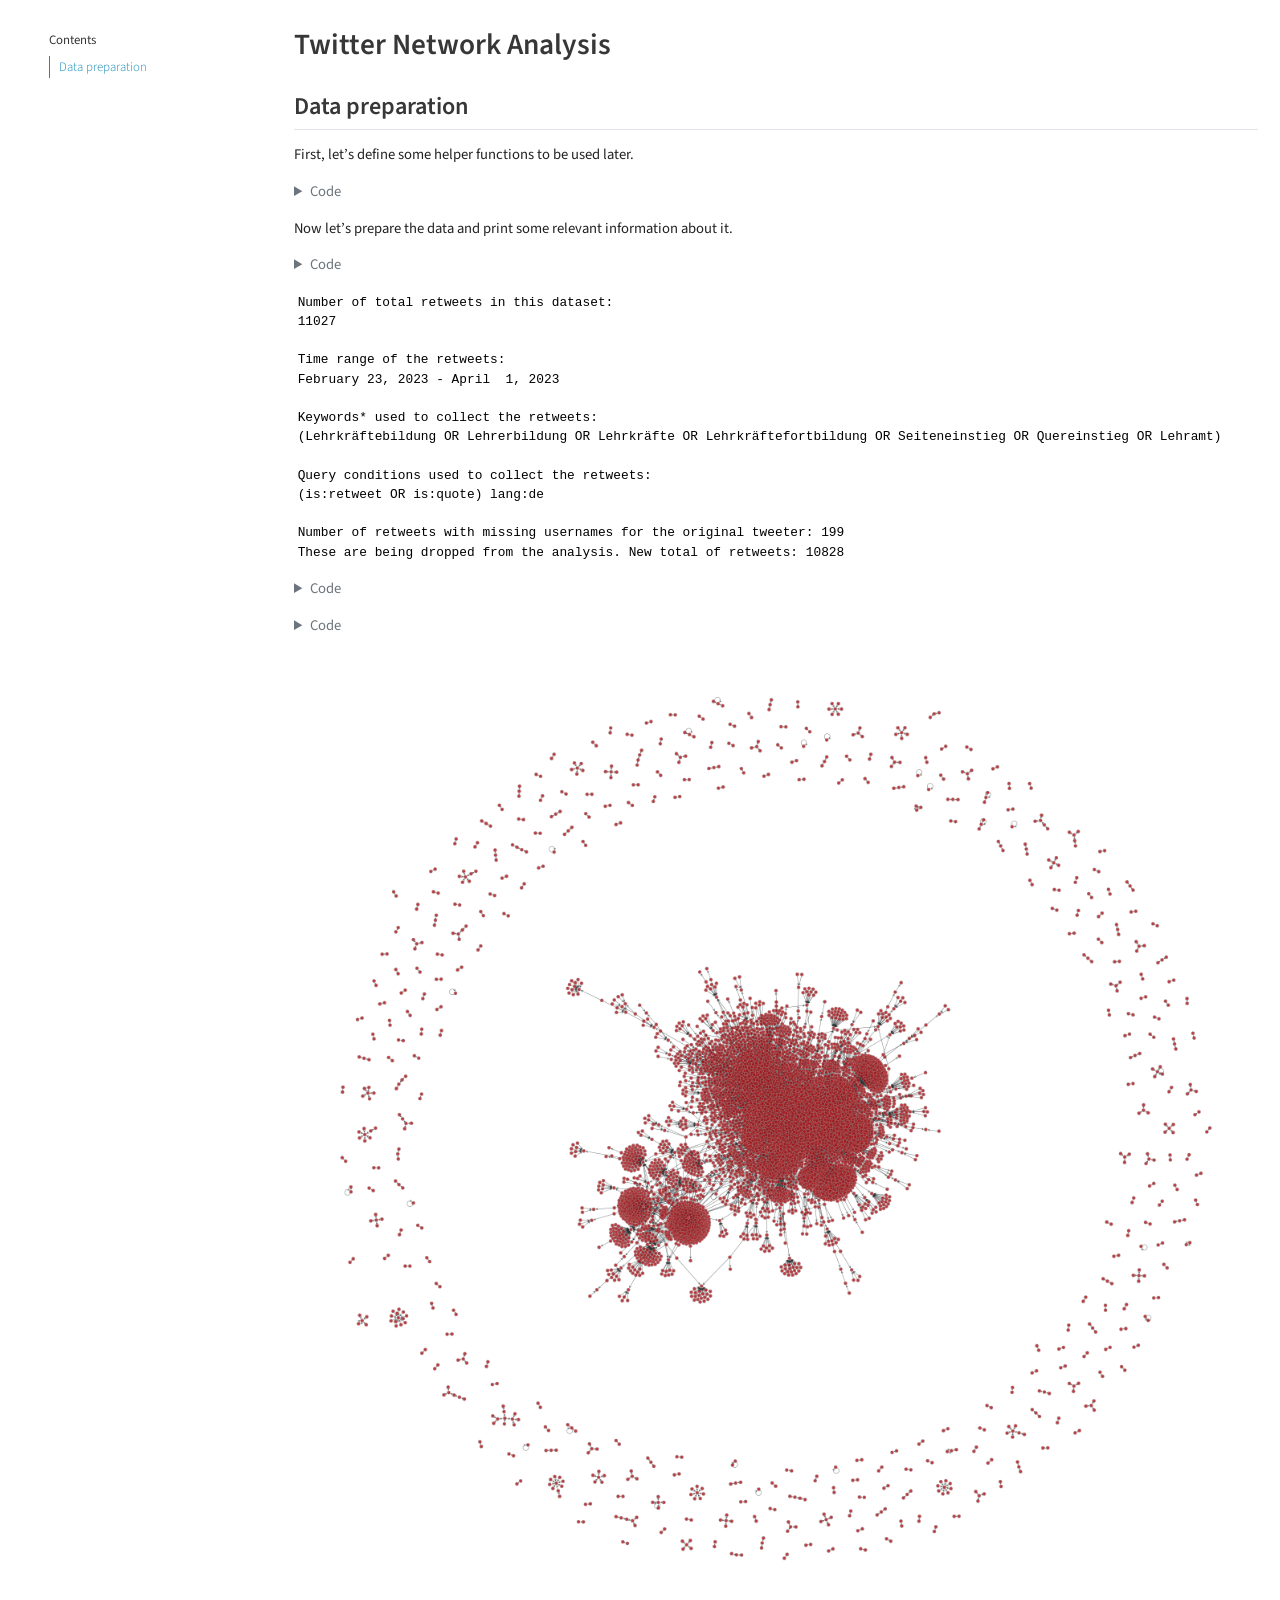
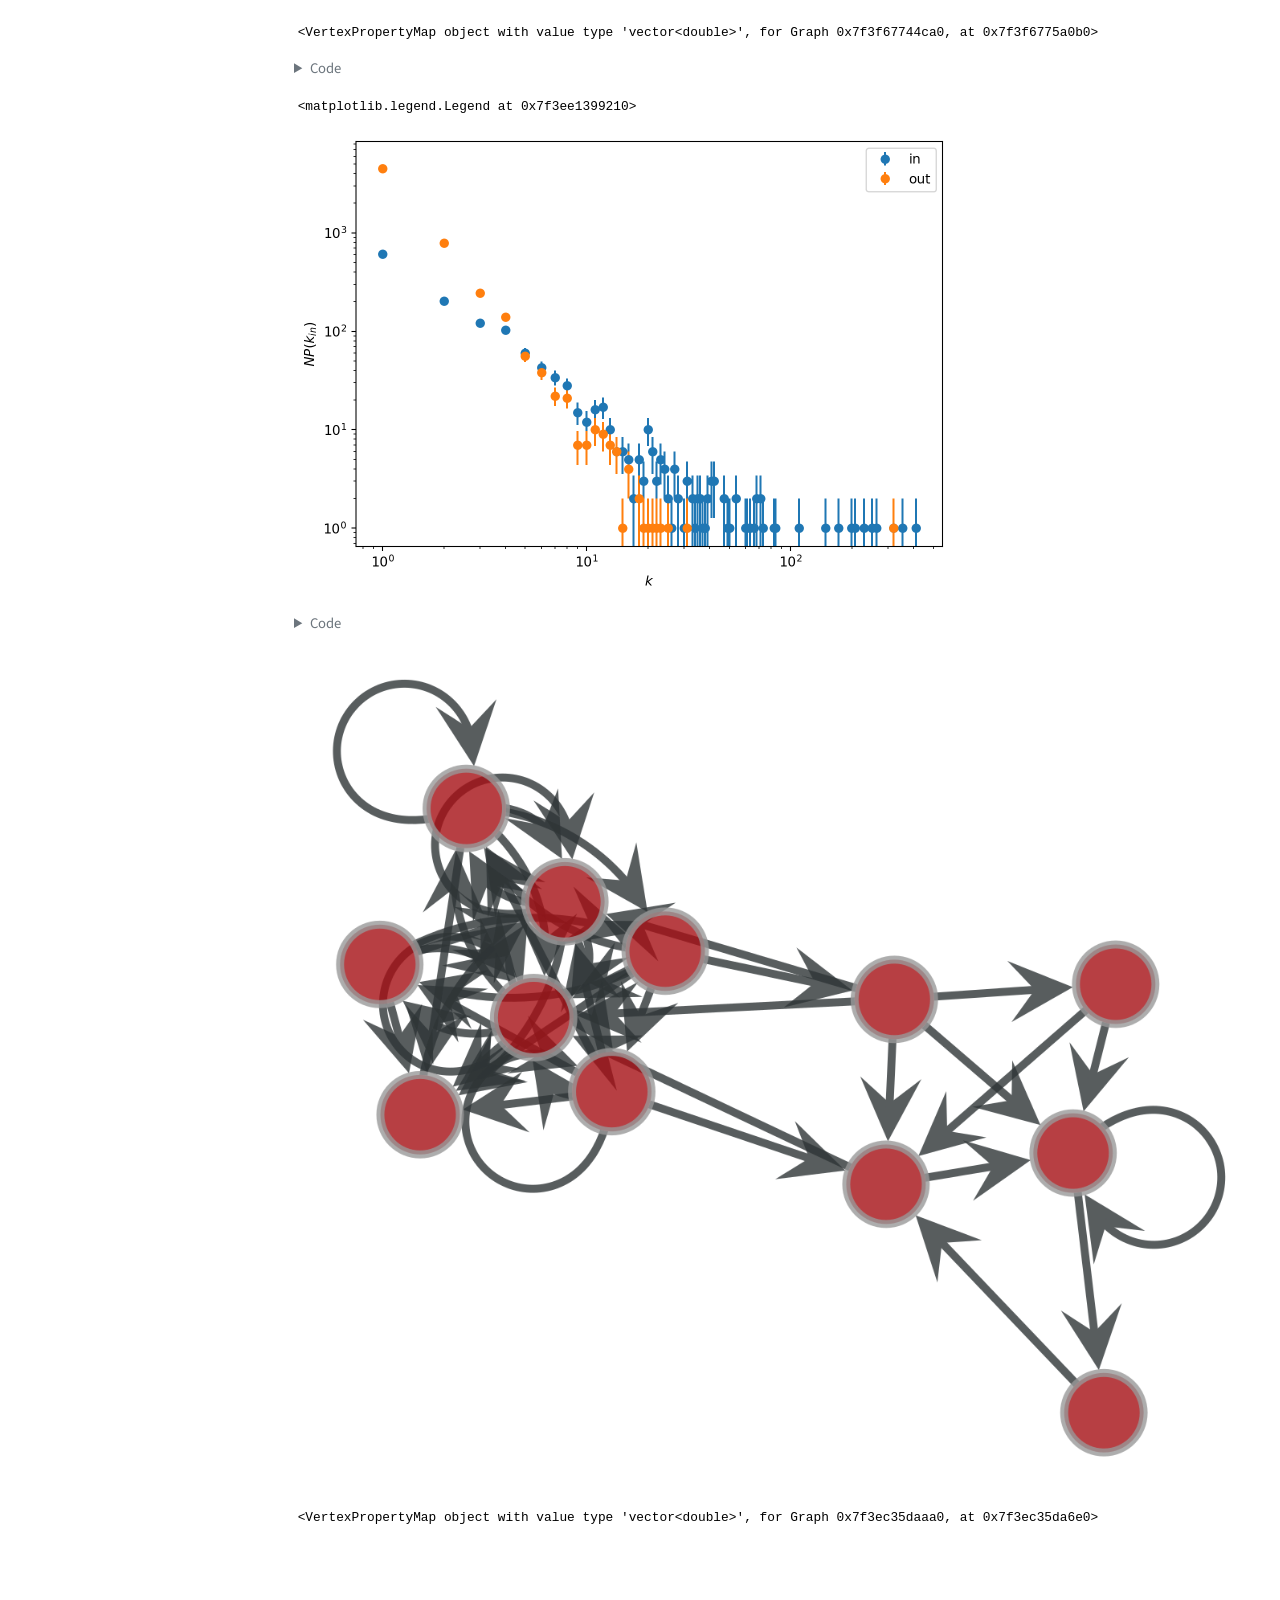
==== docs/src/analysis.html @ 52baeb49 "quarto fix" ====
<!DOCTYPE html>
<html xmlns="http://www.w3.org/1999/xhtml" lang="en" xml:lang="en"><head>

<meta charset="utf-8">
<meta name="generator" content="quarto-1.3.313">

<meta name="viewport" content="width=device-width, initial-scale=1.0, user-scalable=yes">


<title>Twitter Network Analysis – analysis</title>
<style>
code{white-space: pre-wrap;}
span.smallcaps{font-variant: small-caps;}
div.columns{display: flex; gap: min(4vw, 1.5em);}
div.column{flex: auto; overflow-x: auto;}
div.hanging-indent{margin-left: 1.5em; text-indent: -1.5em;}
ul.task-list{list-style: none;}
ul.task-list li input[type="checkbox"] {
  width: 0.8em;
  margin: 0 0.8em 0.2em -1em; /* quarto-specific, see https://github.com/quarto-dev/quarto-cli/issues/4556 */ 
  vertical-align: middle;
}
/* CSS for syntax highlighting */
pre > code.sourceCode { white-space: pre; position: relative; }
pre > code.sourceCode > span { display: inline-block; line-height: 1.25; }
pre > code.sourceCode > span:empty { height: 1.2em; }
.sourceCode { overflow: visible; }
code.sourceCode > span { color: inherit; text-decoration: inherit; }
div.sourceCode { margin: 1em 0; }
pre.sourceCode { margin: 0; }
@media screen {
div.sourceCode { overflow: auto; }
}
@media print {
pre > code.sourceCode { white-space: pre-wrap; }
pre > code.sourceCode > span { text-indent: -5em; padding-left: 5em; }
}
pre.numberSource code
  { counter-reset: source-line 0; }
pre.numberSource code > span
  { position: relative; left: -4em; counter-increment: source-line; }
pre.numberSource code > span > a:first-child::before
  { content: counter(source-line);
    position: relative; left: -1em; text-align: right; vertical-align: baseline;
    border: none; display: inline-block;
    -webkit-touch-callout: none; -webkit-user-select: none;
    -khtml-user-select: none; -moz-user-select: none;
    -ms-user-select: none; user-select: none;
    padding: 0 4px; width: 4em;
  }
pre.numberSource { margin-left: 3em;  padding-left: 4px; }
div.sourceCode
  {   }
@media screen {
pre > code.sourceCode > span > a:first-child::before { text-decoration: underline; }
}
</style>


<script src="../site_libs/quarto-nav/quarto-nav.js"></script>
<script src="../site_libs/clipboard/clipboard.min.js"></script>
<script src="../site_libs/quarto-search/autocomplete.umd.js"></script>
<script src="../site_libs/quarto-search/fuse.min.js"></script>
<script src="../site_libs/quarto-search/quarto-search.js"></script>
<meta name="quarto:offset" content="../">
<script src="../site_libs/quarto-html/quarto.js"></script>
<script src="../site_libs/quarto-html/popper.min.js"></script>
<script src="../site_libs/quarto-html/tippy.umd.min.js"></script>
<script src="../site_libs/quarto-html/anchor.min.js"></script>
<link href="../site_libs/quarto-html/tippy.css" rel="stylesheet">
<link href="../site_libs/quarto-html/quarto-syntax-highlighting.css" rel="stylesheet" id="quarto-text-highlighting-styles">
<script src="../site_libs/bootstrap/bootstrap.min.js"></script>
<link href="../site_libs/bootstrap/bootstrap-icons.css" rel="stylesheet">
<link href="../site_libs/bootstrap/bootstrap.min.css" rel="stylesheet" id="quarto-bootstrap" data-mode="light">
<script id="quarto-search-options" type="application/json">{
  "location": "sidebar",
  "copy-button": false,
  "collapse-after": 3,
  "panel-placement": "start",
  "type": "textbox",
  "limit": 20,
  "language": {
    "search-no-results-text": "No results",
    "search-matching-documents-text": "matching documents",
    "search-copy-link-title": "Copy link to search",
    "search-hide-matches-text": "Hide additional matches",
    "search-more-match-text": "more match in this document",
    "search-more-matches-text": "more matches in this document",
    "search-clear-button-title": "Clear",
    "search-detached-cancel-button-title": "Cancel",
    "search-submit-button-title": "Submit"
  }
}</script>


</head>

<body class="floating">

<div id="quarto-search-results"></div>
<!-- content -->
<div id="quarto-content" class="quarto-container page-columns page-rows-contents page-layout-full">
<!-- sidebar -->
  <nav id="quarto-sidebar" class="sidebar collapse collapse-horizontal sidebar-navigation floating overflow-auto">
    <nav id="TOC" role="doc-toc" class="toc-active">
    <h2 id="toc-title">Contents</h2>
   
  <ul>
  <li><a href="#data-preparation" id="toc-data-preparation" class="nav-link active" data-scroll-target="#data-preparation">Data preparation</a></li>
  </ul>
</nav>
</nav>
<div id="quarto-sidebar-glass" data-bs-toggle="collapse" data-bs-target="#quarto-sidebar,#quarto-sidebar-glass"></div>
<!-- margin-sidebar -->
    <div id="quarto-margin-sidebar" class="sidebar margin-sidebar zindex-bottom">
    </div>
<!-- main -->
<main class="content column-page-right" id="quarto-document-content">

<header id="title-block-header" class="quarto-title-block default">
<div class="quarto-title">
<h1 class="title">Twitter Network Analysis</h1>
</div>



<div class="quarto-title-meta">

    
  
    
  </div>
  

</header>

<section id="data-preparation" class="level2">
<h2 class="anchored" data-anchor-id="data-preparation">Data preparation</h2>
<p>First, let’s define some helper functions to be used later.</p>
<div class="cell" data-execution_count="1">
<details>
<summary>Code</summary>
<div class="sourceCode cell-code" id="cb1"><pre class="sourceCode python code-with-copy"><code class="sourceCode python"><span id="cb1-1"><a href="#cb1-1" aria-hidden="true" tabindex="-1"></a><span class="im">import</span> json</span>
<span id="cb1-2"><a href="#cb1-2" aria-hidden="true" tabindex="-1"></a><span class="im">import</span> re</span>
<span id="cb1-3"><a href="#cb1-3" aria-hidden="true" tabindex="-1"></a></span>
<span id="cb1-4"><a href="#cb1-4" aria-hidden="true" tabindex="-1"></a><span class="im">import</span> numpy <span class="im">as</span> np</span>
<span id="cb1-5"><a href="#cb1-5" aria-hidden="true" tabindex="-1"></a><span class="im">import</span> pandas <span class="im">as</span> pd</span>
<span id="cb1-6"><a href="#cb1-6" aria-hidden="true" tabindex="-1"></a></span>
<span id="cb1-7"><a href="#cb1-7" aria-hidden="true" tabindex="-1"></a><span class="kw">def</span> extract_missing_usernames(df, username_column):</span>
<span id="cb1-8"><a href="#cb1-8" aria-hidden="true" tabindex="-1"></a>    pattern <span class="op">=</span> <span class="vs">r"RT @([A-Za-z0-9_]+):"</span></span>
<span id="cb1-9"><a href="#cb1-9" aria-hidden="true" tabindex="-1"></a>    usernames <span class="op">=</span> []</span>
<span id="cb1-10"><a href="#cb1-10" aria-hidden="true" tabindex="-1"></a>    <span class="cf">for</span> index, row <span class="kw">in</span> df.iterrows():</span>
<span id="cb1-11"><a href="#cb1-11" aria-hidden="true" tabindex="-1"></a>        match <span class="op">=</span> re.search(pattern, row[<span class="st">"retweet_text"</span>])</span>
<span id="cb1-12"><a href="#cb1-12" aria-hidden="true" tabindex="-1"></a>        <span class="cf">if</span> match:</span>
<span id="cb1-13"><a href="#cb1-13" aria-hidden="true" tabindex="-1"></a>            usernames.append(match.group(<span class="dv">1</span>))</span>
<span id="cb1-14"><a href="#cb1-14" aria-hidden="true" tabindex="-1"></a>        <span class="cf">else</span>:</span>
<span id="cb1-15"><a href="#cb1-15" aria-hidden="true" tabindex="-1"></a>            usernames.append(row[username_column])</span>
<span id="cb1-16"><a href="#cb1-16" aria-hidden="true" tabindex="-1"></a>    df[username_column] <span class="op">=</span> usernames</span>
<span id="cb1-17"><a href="#cb1-17" aria-hidden="true" tabindex="-1"></a></span>
<span id="cb1-18"><a href="#cb1-18" aria-hidden="true" tabindex="-1"></a>    <span class="cf">return</span> df</span>
<span id="cb1-19"><a href="#cb1-19" aria-hidden="true" tabindex="-1"></a></span>
<span id="cb1-20"><a href="#cb1-20" aria-hidden="true" tabindex="-1"></a></span>
<span id="cb1-21"><a href="#cb1-21" aria-hidden="true" tabindex="-1"></a><span class="kw">def</span> get_time_range(df):</span>
<span id="cb1-22"><a href="#cb1-22" aria-hidden="true" tabindex="-1"></a>    <span class="co">"""Get the time range of the DataFrame</span></span>
<span id="cb1-23"><a href="#cb1-23" aria-hidden="true" tabindex="-1"></a></span>
<span id="cb1-24"><a href="#cb1-24" aria-hidden="true" tabindex="-1"></a><span class="co">    Parameters</span></span>
<span id="cb1-25"><a href="#cb1-25" aria-hidden="true" tabindex="-1"></a><span class="co">    ----------</span></span>
<span id="cb1-26"><a href="#cb1-26" aria-hidden="true" tabindex="-1"></a><span class="co">    df : pandas.DataFrame</span></span>
<span id="cb1-27"><a href="#cb1-27" aria-hidden="true" tabindex="-1"></a><span class="co">        DataFrame to be queried</span></span>
<span id="cb1-28"><a href="#cb1-28" aria-hidden="true" tabindex="-1"></a><span class="co">    date_lang : str, optional</span></span>
<span id="cb1-29"><a href="#cb1-29" aria-hidden="true" tabindex="-1"></a><span class="co">        Language of the date, by default "de_DE"</span></span>
<span id="cb1-30"><a href="#cb1-30" aria-hidden="true" tabindex="-1"></a></span>
<span id="cb1-31"><a href="#cb1-31" aria-hidden="true" tabindex="-1"></a><span class="co">    Returns</span></span>
<span id="cb1-32"><a href="#cb1-32" aria-hidden="true" tabindex="-1"></a><span class="co">    -------</span></span>
<span id="cb1-33"><a href="#cb1-33" aria-hidden="true" tabindex="-1"></a><span class="co">    str</span></span>
<span id="cb1-34"><a href="#cb1-34" aria-hidden="true" tabindex="-1"></a><span class="co">        Start date of the DataFrame</span></span>
<span id="cb1-35"><a href="#cb1-35" aria-hidden="true" tabindex="-1"></a><span class="co">    str</span></span>
<span id="cb1-36"><a href="#cb1-36" aria-hidden="true" tabindex="-1"></a><span class="co">        End date of the DataFrame</span></span>
<span id="cb1-37"><a href="#cb1-37" aria-hidden="true" tabindex="-1"></a><span class="co">    """</span></span>
<span id="cb1-38"><a href="#cb1-38" aria-hidden="true" tabindex="-1"></a>    df.retweet_created_at <span class="op">=</span> df.retweet_created_at.astype(<span class="st">"datetime64[ns, UTC]"</span>)</span>
<span id="cb1-39"><a href="#cb1-39" aria-hidden="true" tabindex="-1"></a>    start_date <span class="op">=</span> df.retweet_created_at.<span class="bu">min</span>().strftime(<span class="st">"%B </span><span class="sc">%e</span><span class="st">, %Y"</span>)</span>
<span id="cb1-40"><a href="#cb1-40" aria-hidden="true" tabindex="-1"></a>    end_date <span class="op">=</span> df.retweet_created_at.<span class="bu">max</span>().strftime(<span class="st">"%B </span><span class="sc">%e</span><span class="st">, %Y"</span>)</span>
<span id="cb1-41"><a href="#cb1-41" aria-hidden="true" tabindex="-1"></a></span>
<span id="cb1-42"><a href="#cb1-42" aria-hidden="true" tabindex="-1"></a>    <span class="cf">return</span> start_date, end_date</span>
<span id="cb1-43"><a href="#cb1-43" aria-hidden="true" tabindex="-1"></a></span>
<span id="cb1-44"><a href="#cb1-44" aria-hidden="true" tabindex="-1"></a></span>
<span id="cb1-45"><a href="#cb1-45" aria-hidden="true" tabindex="-1"></a><span class="kw">def</span> get_largest_values(df, col_name, n):</span>
<span id="cb1-46"><a href="#cb1-46" aria-hidden="true" tabindex="-1"></a>    <span class="co">"""Get the n largest values of a column in a DataFrame</span></span>
<span id="cb1-47"><a href="#cb1-47" aria-hidden="true" tabindex="-1"></a></span>
<span id="cb1-48"><a href="#cb1-48" aria-hidden="true" tabindex="-1"></a><span class="co">    Parameters</span></span>
<span id="cb1-49"><a href="#cb1-49" aria-hidden="true" tabindex="-1"></a><span class="co">    ----------</span></span>
<span id="cb1-50"><a href="#cb1-50" aria-hidden="true" tabindex="-1"></a><span class="co">    df : pandas.DataFrame</span></span>
<span id="cb1-51"><a href="#cb1-51" aria-hidden="true" tabindex="-1"></a><span class="co">        DataFrame to be queried</span></span>
<span id="cb1-52"><a href="#cb1-52" aria-hidden="true" tabindex="-1"></a><span class="co">    col_name : str</span></span>
<span id="cb1-53"><a href="#cb1-53" aria-hidden="true" tabindex="-1"></a><span class="co">        Name of the column to be queried</span></span>
<span id="cb1-54"><a href="#cb1-54" aria-hidden="true" tabindex="-1"></a><span class="co">    n : int</span></span>
<span id="cb1-55"><a href="#cb1-55" aria-hidden="true" tabindex="-1"></a><span class="co">        Number of largest values to be returned (i.e. number of rows)</span></span>
<span id="cb1-56"><a href="#cb1-56" aria-hidden="true" tabindex="-1"></a></span>
<span id="cb1-57"><a href="#cb1-57" aria-hidden="true" tabindex="-1"></a><span class="co">    Returns</span></span>
<span id="cb1-58"><a href="#cb1-58" aria-hidden="true" tabindex="-1"></a><span class="co">    -------</span></span>
<span id="cb1-59"><a href="#cb1-59" aria-hidden="true" tabindex="-1"></a><span class="co">    pandas.DataFrame</span></span>
<span id="cb1-60"><a href="#cb1-60" aria-hidden="true" tabindex="-1"></a><span class="co">        DataFrame with the n largest values of the column</span></span>
<span id="cb1-61"><a href="#cb1-61" aria-hidden="true" tabindex="-1"></a><span class="co">    """</span></span>
<span id="cb1-62"><a href="#cb1-62" aria-hidden="true" tabindex="-1"></a>    top <span class="op">=</span> df.sort_values(col_name, ascending<span class="op">=</span><span class="va">False</span>).head(n)</span>
<span id="cb1-63"><a href="#cb1-63" aria-hidden="true" tabindex="-1"></a></span>
<span id="cb1-64"><a href="#cb1-64" aria-hidden="true" tabindex="-1"></a>    <span class="co"># put col_name as first column</span></span>
<span id="cb1-65"><a href="#cb1-65" aria-hidden="true" tabindex="-1"></a>    cols <span class="op">=</span> top.columns.tolist()</span>
<span id="cb1-66"><a href="#cb1-66" aria-hidden="true" tabindex="-1"></a>    cols <span class="op">=</span> cols[<span class="op">-</span><span class="dv">1</span>:] <span class="op">+</span> cols[:<span class="op">-</span><span class="dv">1</span>]</span>
<span id="cb1-67"><a href="#cb1-67" aria-hidden="true" tabindex="-1"></a>    top <span class="op">=</span> top[cols]</span>
<span id="cb1-68"><a href="#cb1-68" aria-hidden="true" tabindex="-1"></a></span>
<span id="cb1-69"><a href="#cb1-69" aria-hidden="true" tabindex="-1"></a>    <span class="cf">return</span> top</span>
<span id="cb1-70"><a href="#cb1-70" aria-hidden="true" tabindex="-1"></a></span>
<span id="cb1-71"><a href="#cb1-71" aria-hidden="true" tabindex="-1"></a></span>
<span id="cb1-72"><a href="#cb1-72" aria-hidden="true" tabindex="-1"></a><span class="kw">def</span> get_top_users(df, df_authors, column_name, n):</span>
<span id="cb1-73"><a href="#cb1-73" aria-hidden="true" tabindex="-1"></a>    <span class="co">"""Get the top n users with their profiles based on a column in a DataFrame</span></span>
<span id="cb1-74"><a href="#cb1-74" aria-hidden="true" tabindex="-1"></a><span class="co">    Values of the column are standardized so that the largest value is 1.0</span></span>
<span id="cb1-75"><a href="#cb1-75" aria-hidden="true" tabindex="-1"></a></span>
<span id="cb1-76"><a href="#cb1-76" aria-hidden="true" tabindex="-1"></a><span class="co">    Parameters</span></span>
<span id="cb1-77"><a href="#cb1-77" aria-hidden="true" tabindex="-1"></a><span class="co">    ----------</span></span>
<span id="cb1-78"><a href="#cb1-78" aria-hidden="true" tabindex="-1"></a><span class="co">    df : pandas.DataFrame</span></span>
<span id="cb1-79"><a href="#cb1-79" aria-hidden="true" tabindex="-1"></a><span class="co">        DataFrame to be queried</span></span>
<span id="cb1-80"><a href="#cb1-80" aria-hidden="true" tabindex="-1"></a><span class="co">    df_authors : pandas.DataFrame</span></span>
<span id="cb1-81"><a href="#cb1-81" aria-hidden="true" tabindex="-1"></a><span class="co">        DataFrame with the usernames and names of authors</span></span>
<span id="cb1-82"><a href="#cb1-82" aria-hidden="true" tabindex="-1"></a><span class="co">    column_name : str</span></span>
<span id="cb1-83"><a href="#cb1-83" aria-hidden="true" tabindex="-1"></a><span class="co">        Name of the column to be queried</span></span>
<span id="cb1-84"><a href="#cb1-84" aria-hidden="true" tabindex="-1"></a><span class="co">    n : int</span></span>
<span id="cb1-85"><a href="#cb1-85" aria-hidden="true" tabindex="-1"></a><span class="co">        Number of largest values to be returned (i.e. number of rows)</span></span>
<span id="cb1-86"><a href="#cb1-86" aria-hidden="true" tabindex="-1"></a></span>
<span id="cb1-87"><a href="#cb1-87" aria-hidden="true" tabindex="-1"></a><span class="co">    Returns</span></span>
<span id="cb1-88"><a href="#cb1-88" aria-hidden="true" tabindex="-1"></a><span class="co">    -------</span></span>
<span id="cb1-89"><a href="#cb1-89" aria-hidden="true" tabindex="-1"></a><span class="co">    pandas.DataFrame</span></span>
<span id="cb1-90"><a href="#cb1-90" aria-hidden="true" tabindex="-1"></a><span class="co">        DataFrame with the n largest values of the column</span></span>
<span id="cb1-91"><a href="#cb1-91" aria-hidden="true" tabindex="-1"></a><span class="co">    """</span></span>
<span id="cb1-92"><a href="#cb1-92" aria-hidden="true" tabindex="-1"></a>    column_name_std <span class="op">=</span> column_name <span class="op">+</span> <span class="st">" (normalised)"</span></span>
<span id="cb1-93"><a href="#cb1-93" aria-hidden="true" tabindex="-1"></a>    df[column_name_std] <span class="op">=</span> df[column_name] <span class="op">/</span> <span class="bu">max</span>(df[column_name])</span>
<span id="cb1-94"><a href="#cb1-94" aria-hidden="true" tabindex="-1"></a>    df <span class="op">=</span> get_largest_values(df, column_name, n)</span>
<span id="cb1-95"><a href="#cb1-95" aria-hidden="true" tabindex="-1"></a>    df <span class="op">=</span> add_profile_url(df, <span class="st">"username"</span>)</span>
<span id="cb1-96"><a href="#cb1-96" aria-hidden="true" tabindex="-1"></a>    df <span class="op">=</span> pd.merge(df, df_authors, on<span class="op">=</span><span class="st">"username"</span>, how<span class="op">=</span><span class="st">"left"</span>)</span>
<span id="cb1-97"><a href="#cb1-97" aria-hidden="true" tabindex="-1"></a>    df <span class="op">=</span> df.<span class="bu">round</span>(<span class="dv">5</span>)</span>
<span id="cb1-98"><a href="#cb1-98" aria-hidden="true" tabindex="-1"></a>    df.index <span class="op">=</span> np.arange(<span class="dv">1</span>, <span class="bu">len</span>(df) <span class="op">+</span> <span class="dv">1</span>)</span>
<span id="cb1-99"><a href="#cb1-99" aria-hidden="true" tabindex="-1"></a>    df <span class="op">=</span> df[[column_name, column_name_std, <span class="st">"username"</span>, <span class="st">"name"</span>, <span class="st">"profile_url"</span>]]</span>
<span id="cb1-100"><a href="#cb1-100" aria-hidden="true" tabindex="-1"></a>    <span class="cf">return</span> df</span>
<span id="cb1-101"><a href="#cb1-101" aria-hidden="true" tabindex="-1"></a></span>
<span id="cb1-102"><a href="#cb1-102" aria-hidden="true" tabindex="-1"></a></span>
<span id="cb1-103"><a href="#cb1-103" aria-hidden="true" tabindex="-1"></a><span class="kw">def</span> get_authors_name(df):</span>
<span id="cb1-104"><a href="#cb1-104" aria-hidden="true" tabindex="-1"></a>    <span class="co">"""Get the usernames and names of retweet authors and tweet authors</span></span>
<span id="cb1-105"><a href="#cb1-105" aria-hidden="true" tabindex="-1"></a></span>
<span id="cb1-106"><a href="#cb1-106" aria-hidden="true" tabindex="-1"></a><span class="co">    Parameters</span></span>
<span id="cb1-107"><a href="#cb1-107" aria-hidden="true" tabindex="-1"></a><span class="co">    ----------</span></span>
<span id="cb1-108"><a href="#cb1-108" aria-hidden="true" tabindex="-1"></a><span class="co">    df : pandas.DataFrame</span></span>
<span id="cb1-109"><a href="#cb1-109" aria-hidden="true" tabindex="-1"></a><span class="co">        DataFrame to be queried</span></span>
<span id="cb1-110"><a href="#cb1-110" aria-hidden="true" tabindex="-1"></a></span>
<span id="cb1-111"><a href="#cb1-111" aria-hidden="true" tabindex="-1"></a><span class="co">    Returns</span></span>
<span id="cb1-112"><a href="#cb1-112" aria-hidden="true" tabindex="-1"></a><span class="co">    -------</span></span>
<span id="cb1-113"><a href="#cb1-113" aria-hidden="true" tabindex="-1"></a><span class="co">    pandas.DataFrame</span></span>
<span id="cb1-114"><a href="#cb1-114" aria-hidden="true" tabindex="-1"></a><span class="co">        DataFrame with the usernames and names of retweet authors and tweet authors</span></span>
<span id="cb1-115"><a href="#cb1-115" aria-hidden="true" tabindex="-1"></a><span class="co">    """</span></span>
<span id="cb1-116"><a href="#cb1-116" aria-hidden="true" tabindex="-1"></a>    retweet_authors <span class="op">=</span> df[[<span class="st">"retweet_author_username"</span>, <span class="st">"retweet_author_name"</span>]].copy()</span>
<span id="cb1-117"><a href="#cb1-117" aria-hidden="true" tabindex="-1"></a>    retweet_authors.rename(</span>
<span id="cb1-118"><a href="#cb1-118" aria-hidden="true" tabindex="-1"></a>        columns<span class="op">=</span>{<span class="st">"retweet_author_username"</span>: <span class="st">"username"</span>, <span class="st">"retweet_author_name"</span>: <span class="st">"name"</span>},</span>
<span id="cb1-119"><a href="#cb1-119" aria-hidden="true" tabindex="-1"></a>        inplace<span class="op">=</span><span class="va">True</span>,</span>
<span id="cb1-120"><a href="#cb1-120" aria-hidden="true" tabindex="-1"></a>    )</span>
<span id="cb1-121"><a href="#cb1-121" aria-hidden="true" tabindex="-1"></a></span>
<span id="cb1-122"><a href="#cb1-122" aria-hidden="true" tabindex="-1"></a>    tweet_authors <span class="op">=</span> df[[<span class="st">"tweet_author_username"</span>, <span class="st">"tweet_author_name"</span>]].copy()</span>
<span id="cb1-123"><a href="#cb1-123" aria-hidden="true" tabindex="-1"></a>    tweet_authors.rename(</span>
<span id="cb1-124"><a href="#cb1-124" aria-hidden="true" tabindex="-1"></a>        columns<span class="op">=</span>{<span class="st">"tweet_author_username"</span>: <span class="st">"username"</span>, <span class="st">"tweet_author_name"</span>: <span class="st">"name"</span>},</span>
<span id="cb1-125"><a href="#cb1-125" aria-hidden="true" tabindex="-1"></a>        inplace<span class="op">=</span><span class="va">True</span>,</span>
<span id="cb1-126"><a href="#cb1-126" aria-hidden="true" tabindex="-1"></a>    )</span>
<span id="cb1-127"><a href="#cb1-127" aria-hidden="true" tabindex="-1"></a></span>
<span id="cb1-128"><a href="#cb1-128" aria-hidden="true" tabindex="-1"></a>    authors <span class="op">=</span> pd.concat([retweet_authors, tweet_authors])</span>
<span id="cb1-129"><a href="#cb1-129" aria-hidden="true" tabindex="-1"></a>    authors <span class="op">=</span> authors.drop_duplicates(subset<span class="op">=</span>[<span class="st">"username"</span>], keep<span class="op">=</span><span class="st">"last"</span>).reset_index(</span>
<span id="cb1-130"><a href="#cb1-130" aria-hidden="true" tabindex="-1"></a>        drop<span class="op">=</span><span class="va">True</span></span>
<span id="cb1-131"><a href="#cb1-131" aria-hidden="true" tabindex="-1"></a>    )</span>
<span id="cb1-132"><a href="#cb1-132" aria-hidden="true" tabindex="-1"></a></span>
<span id="cb1-133"><a href="#cb1-133" aria-hidden="true" tabindex="-1"></a>    <span class="cf">return</span> authors</span>
<span id="cb1-134"><a href="#cb1-134" aria-hidden="true" tabindex="-1"></a></span>
<span id="cb1-135"><a href="#cb1-135" aria-hidden="true" tabindex="-1"></a></span>
<span id="cb1-136"><a href="#cb1-136" aria-hidden="true" tabindex="-1"></a><span class="kw">def</span> add_profile_url(df, username_col):</span>
<span id="cb1-137"><a href="#cb1-137" aria-hidden="true" tabindex="-1"></a>    df[<span class="st">"profile_url"</span>] <span class="op">=</span> <span class="st">"https://twitter.com/"</span> <span class="op">+</span> df[username_col]</span>
<span id="cb1-138"><a href="#cb1-138" aria-hidden="true" tabindex="-1"></a></span>
<span id="cb1-139"><a href="#cb1-139" aria-hidden="true" tabindex="-1"></a>    <span class="cf">return</span> df</span></code><button title="Copy to Clipboard" class="code-copy-button"><i class="bi"></i></button></pre></div>
</details>
</div>
<p>Now let’s prepare the data and print some relevant information about it.</p>
<div class="cell" data-execution_count="2">
<details>
<summary>Code</summary>
<div class="sourceCode cell-code" id="cb2"><pre class="sourceCode python code-with-copy"><code class="sourceCode python"><span id="cb2-1"><a href="#cb2-1" aria-hidden="true" tabindex="-1"></a><span class="co"># load and clean dataset</span></span>
<span id="cb2-2"><a href="#cb2-2" aria-hidden="true" tabindex="-1"></a>df <span class="op">=</span> pd.read_parquet(<span class="st">"data/raw/all_tweets_lehrkraeftebildung.parquet"</span>)</span>
<span id="cb2-3"><a href="#cb2-3" aria-hidden="true" tabindex="-1"></a>df.replace([<span class="st">"NaN"</span>, <span class="st">"nan"</span>, <span class="st">"None"</span>, <span class="st">""</span>], np.NaN, inplace<span class="op">=</span><span class="va">True</span>)</span>
<span id="cb2-4"><a href="#cb2-4" aria-hidden="true" tabindex="-1"></a>df <span class="op">=</span> extract_missing_usernames(df, <span class="st">"tweet_author_username"</span>)</span>
<span id="cb2-5"><a href="#cb2-5" aria-hidden="true" tabindex="-1"></a></span>
<span id="cb2-6"><a href="#cb2-6" aria-hidden="true" tabindex="-1"></a><span class="co"># get information about the retweets</span></span>
<span id="cb2-7"><a href="#cb2-7" aria-hidden="true" tabindex="-1"></a>start_date, end_date <span class="op">=</span> get_time_range(df)</span>
<span id="cb2-8"><a href="#cb2-8" aria-hidden="true" tabindex="-1"></a>search_words <span class="op">=</span> <span class="st">"(Lehrkräftebildung OR Lehrerbildung OR Lehrkräfte OR Lehrkräftefortbildung OR Seiteneinstieg OR Quereinstieg OR Lehramt)"</span></span>
<span id="cb2-9"><a href="#cb2-9" aria-hidden="true" tabindex="-1"></a>query_conds <span class="op">=</span> <span class="st">"(is:retweet OR is:quote) lang:de"</span></span>
<span id="cb2-10"><a href="#cb2-10" aria-hidden="true" tabindex="-1"></a></span>
<span id="cb2-11"><a href="#cb2-11" aria-hidden="true" tabindex="-1"></a><span class="co"># drop retweets with missing usernames</span></span>
<span id="cb2-12"><a href="#cb2-12" aria-hidden="true" tabindex="-1"></a>old_df_len <span class="op">=</span> df.shape[<span class="dv">0</span>]</span>
<span id="cb2-13"><a href="#cb2-13" aria-hidden="true" tabindex="-1"></a><span class="cf">try</span>:</span>
<span id="cb2-14"><a href="#cb2-14" aria-hidden="true" tabindex="-1"></a>    missing_usernames <span class="op">=</span> df.tweet_author_username.isnull().value_counts()[<span class="va">True</span>]</span>
<span id="cb2-15"><a href="#cb2-15" aria-hidden="true" tabindex="-1"></a><span class="cf">except</span> <span class="pp">KeyError</span>:</span>
<span id="cb2-16"><a href="#cb2-16" aria-hidden="true" tabindex="-1"></a>    missing_usernames <span class="op">=</span> <span class="dv">0</span></span>
<span id="cb2-17"><a href="#cb2-17" aria-hidden="true" tabindex="-1"></a>df <span class="op">=</span> df.dropna(subset<span class="op">=</span>[<span class="st">"tweet_author_username"</span>])</span>
<span id="cb2-18"><a href="#cb2-18" aria-hidden="true" tabindex="-1"></a></span>
<span id="cb2-19"><a href="#cb2-19" aria-hidden="true" tabindex="-1"></a></span>
<span id="cb2-20"><a href="#cb2-20" aria-hidden="true" tabindex="-1"></a><span class="co"># Print info about dataset</span></span>
<span id="cb2-21"><a href="#cb2-21" aria-hidden="true" tabindex="-1"></a><span class="bu">print</span>(<span class="ss">f"Number of total retweets in this dataset: </span><span class="ch">\n</span><span class="sc">{</span>old_df_len<span class="sc">}</span><span class="ss">"</span>)</span>
<span id="cb2-22"><a href="#cb2-22" aria-hidden="true" tabindex="-1"></a><span class="bu">print</span>(<span class="ss">f"</span><span class="ch">\n</span><span class="ss">Time range of the retweets:</span><span class="ch">\n</span><span class="sc">{</span>start_date<span class="sc">}</span><span class="ss"> - </span><span class="sc">{</span>end_date<span class="sc">}</span><span class="ss">"</span>)</span>
<span id="cb2-23"><a href="#cb2-23" aria-hidden="true" tabindex="-1"></a><span class="bu">print</span>(<span class="ss">f"</span><span class="ch">\n</span><span class="ss">Keywords* used to collect the retweets:</span><span class="ch">\n</span><span class="sc">{</span>search_words<span class="sc">}</span><span class="ss">"</span>)</span>
<span id="cb2-24"><a href="#cb2-24" aria-hidden="true" tabindex="-1"></a><span class="bu">print</span>(<span class="ss">f"</span><span class="ch">\n</span><span class="ss">Query conditions used to collect the retweets:</span><span class="ch">\n</span><span class="sc">{</span>query_conds<span class="sc">}</span><span class="ss">"</span>)</span>
<span id="cb2-25"><a href="#cb2-25" aria-hidden="true" tabindex="-1"></a><span class="bu">print</span>(<span class="ss">f"</span><span class="ch">\n</span><span class="ss">Number of retweets with missing usernames for the original tweeter: </span><span class="sc">{</span>missing_usernames<span class="sc">}</span><span class="ch">\n</span><span class="ss">These are being dropped from the analysis. New total of retweets: </span><span class="sc">{</span><span class="bu">len</span>(df)<span class="sc">}</span><span class="ss">"</span>)</span></code><button title="Copy to Clipboard" class="code-copy-button"><i class="bi"></i></button></pre></div>
</details>
<div class="cell-output cell-output-stdout">
<pre><code>Number of total retweets in this dataset: 
11027

Time range of the retweets:
February 23, 2023 - April  1, 2023

Keywords* used to collect the retweets:
(Lehrkräftebildung OR Lehrerbildung OR Lehrkräfte OR Lehrkräftefortbildung OR Seiteneinstieg OR Quereinstieg OR Lehramt)

Query conditions used to collect the retweets:
(is:retweet OR is:quote) lang:de

Number of retweets with missing usernames for the original tweeter: 199
These are being dropped from the analysis. New total of retweets: 10828</code></pre>
</div>
</div>
<div class="cell" data-execution_count="3">
<details>
<summary>Code</summary>
<div class="sourceCode cell-code" id="cb4"><pre class="sourceCode python code-with-copy"><code class="sourceCode python"><span id="cb4-1"><a href="#cb4-1" aria-hidden="true" tabindex="-1"></a><span class="im">import</span> graph_tool.<span class="bu">all</span> <span class="im">as</span> gt</span>
<span id="cb4-2"><a href="#cb4-2" aria-hidden="true" tabindex="-1"></a><span class="co"># create adjacency matrix to import data into gt.Graph</span></span>
<span id="cb4-3"><a href="#cb4-3" aria-hidden="true" tabindex="-1"></a><span class="kw">def</span> get_adj_m(df):</span>
<span id="cb4-4"><a href="#cb4-4" aria-hidden="true" tabindex="-1"></a>    adj <span class="op">=</span> pd.crosstab(df[<span class="st">'retweet_author_username'</span>],</span>
<span id="cb4-5"><a href="#cb4-5" aria-hidden="true" tabindex="-1"></a>    df[<span class="st">'tweet_author_username'</span>])</span>
<span id="cb4-6"><a href="#cb4-6" aria-hidden="true" tabindex="-1"></a>    idx <span class="op">=</span> adj.index.union(adj.columns)</span>
<span id="cb4-7"><a href="#cb4-7" aria-hidden="true" tabindex="-1"></a>    adj <span class="op">=</span> adj.reindex(index<span class="op">=</span>idx, columns<span class="op">=</span>idx, fill_value<span class="op">=</span><span class="dv">0</span>).to_numpy()</span>
<span id="cb4-8"><a href="#cb4-8" aria-hidden="true" tabindex="-1"></a></span>
<span id="cb4-9"><a href="#cb4-9" aria-hidden="true" tabindex="-1"></a>    idx <span class="op">=</span> adj.nonzero()</span>
<span id="cb4-10"><a href="#cb4-10" aria-hidden="true" tabindex="-1"></a>    weights <span class="op">=</span> adj[idx]</span>
<span id="cb4-11"><a href="#cb4-11" aria-hidden="true" tabindex="-1"></a>    <span class="cf">return</span> idx, weights, adj</span>
<span id="cb4-12"><a href="#cb4-12" aria-hidden="true" tabindex="-1"></a></span>
<span id="cb4-13"><a href="#cb4-13" aria-hidden="true" tabindex="-1"></a>idx, weights, _ <span class="op">=</span> get_adj_m(df)</span>
<span id="cb4-14"><a href="#cb4-14" aria-hidden="true" tabindex="-1"></a></span>
<span id="cb4-15"><a href="#cb4-15" aria-hidden="true" tabindex="-1"></a>g <span class="op">=</span> gt.Graph()</span>
<span id="cb4-16"><a href="#cb4-16" aria-hidden="true" tabindex="-1"></a>g.add_edge_list(np.transpose(idx))</span>
<span id="cb4-17"><a href="#cb4-17" aria-hidden="true" tabindex="-1"></a>ew <span class="op">=</span> g.new_edge_property(<span class="st">"int"</span>)</span>
<span id="cb4-18"><a href="#cb4-18" aria-hidden="true" tabindex="-1"></a>ew.a <span class="op">=</span> weights</span>
<span id="cb4-19"><a href="#cb4-19" aria-hidden="true" tabindex="-1"></a>g.edge_properties[<span class="st">"weight"</span>] <span class="op">=</span> ew</span></code><button title="Copy to Clipboard" class="code-copy-button"><i class="bi"></i></button></pre></div>
</details>
</div>
<div class="cell" data-execution_count="4">
<details>
<summary>Code</summary>
<div class="sourceCode cell-code" id="cb5"><pre class="sourceCode python code-with-copy"><code class="sourceCode python"><span id="cb5-1"><a href="#cb5-1" aria-hidden="true" tabindex="-1"></a>gt.graph_draw(g)</span></code><button title="Copy to Clipboard" class="code-copy-button"><i class="bi"></i></button></pre></div>
</details>
<div class="cell-output cell-output-display">
<p><img src="analysis_files/figure-html/cell-5-output-1.png" class="img-fluid"></p>
</div>
<div class="cell-output cell-output-display" data-execution_count="6">
<pre><code>&lt;VertexPropertyMap object with value type 'vector&lt;double&gt;', for Graph 0x7f3f67744ca0, at 0x7f3f6775a0b0&gt;</code></pre>
</div>
</div>
<div class="cell" data-execution_count="5">
<details>
<summary>Code</summary>
<div class="sourceCode cell-code" id="cb7"><pre class="sourceCode python code-with-copy"><code class="sourceCode python"><span id="cb7-1"><a href="#cb7-1" aria-hidden="true" tabindex="-1"></a><span class="im">import</span> matplotlib.pyplot <span class="im">as</span> plt</span>
<span id="cb7-2"><a href="#cb7-2" aria-hidden="true" tabindex="-1"></a></span>
<span id="cb7-3"><a href="#cb7-3" aria-hidden="true" tabindex="-1"></a><span class="co"># in &amp; out degree distribution</span></span>
<span id="cb7-4"><a href="#cb7-4" aria-hidden="true" tabindex="-1"></a></span>
<span id="cb7-5"><a href="#cb7-5" aria-hidden="true" tabindex="-1"></a>in_hist <span class="op">=</span> gt.vertex_hist(g, <span class="st">"in"</span>)</span>
<span id="cb7-6"><a href="#cb7-6" aria-hidden="true" tabindex="-1"></a>out_hist <span class="op">=</span> gt.vertex_hist(g, <span class="st">"out"</span>)</span>
<span id="cb7-7"><a href="#cb7-7" aria-hidden="true" tabindex="-1"></a></span>
<span id="cb7-8"><a href="#cb7-8" aria-hidden="true" tabindex="-1"></a>y <span class="op">=</span> in_hist[<span class="dv">0</span>]</span>
<span id="cb7-9"><a href="#cb7-9" aria-hidden="true" tabindex="-1"></a>err <span class="op">=</span> np.sqrt(in_hist[<span class="dv">0</span>])</span>
<span id="cb7-10"><a href="#cb7-10" aria-hidden="true" tabindex="-1"></a>plt.errorbar(in_hist[<span class="dv">1</span>][:<span class="op">-</span><span class="dv">1</span>], in_hist[<span class="dv">0</span>], fmt<span class="op">=</span><span class="st">"o"</span>, yerr<span class="op">=</span>err,</span>
<span id="cb7-11"><a href="#cb7-11" aria-hidden="true" tabindex="-1"></a>        label<span class="op">=</span><span class="st">"in"</span>)</span>
<span id="cb7-12"><a href="#cb7-12" aria-hidden="true" tabindex="-1"></a></span>
<span id="cb7-13"><a href="#cb7-13" aria-hidden="true" tabindex="-1"></a>y <span class="op">=</span> out_hist[<span class="dv">0</span>]</span>
<span id="cb7-14"><a href="#cb7-14" aria-hidden="true" tabindex="-1"></a>err <span class="op">=</span> np.sqrt(out_hist[<span class="dv">0</span>])</span>
<span id="cb7-15"><a href="#cb7-15" aria-hidden="true" tabindex="-1"></a>plt.errorbar(out_hist[<span class="dv">1</span>][:<span class="op">-</span><span class="dv">1</span>], out_hist[<span class="dv">0</span>], fmt<span class="op">=</span><span class="st">"o"</span>, yerr<span class="op">=</span>err,</span>
<span id="cb7-16"><a href="#cb7-16" aria-hidden="true" tabindex="-1"></a>        label<span class="op">=</span><span class="st">"out"</span>)</span>
<span id="cb7-17"><a href="#cb7-17" aria-hidden="true" tabindex="-1"></a></span>
<span id="cb7-18"><a href="#cb7-18" aria-hidden="true" tabindex="-1"></a>plt.yscale(<span class="st">"log"</span>)</span>
<span id="cb7-19"><a href="#cb7-19" aria-hidden="true" tabindex="-1"></a>plt.xscale(<span class="st">"log"</span>)</span>
<span id="cb7-20"><a href="#cb7-20" aria-hidden="true" tabindex="-1"></a></span>
<span id="cb7-21"><a href="#cb7-21" aria-hidden="true" tabindex="-1"></a>plt.xlabel(<span class="st">"$k$"</span>)</span>
<span id="cb7-22"><a href="#cb7-22" aria-hidden="true" tabindex="-1"></a>plt.ylabel(<span class="st">"$NP(k_</span><span class="sc">{in}</span><span class="st">)$"</span>)</span>
<span id="cb7-23"><a href="#cb7-23" aria-hidden="true" tabindex="-1"></a></span>
<span id="cb7-24"><a href="#cb7-24" aria-hidden="true" tabindex="-1"></a>plt.tight_layout()</span>
<span id="cb7-25"><a href="#cb7-25" aria-hidden="true" tabindex="-1"></a>plt.legend()</span></code><button title="Copy to Clipboard" class="code-copy-button"><i class="bi"></i></button></pre></div>
</details>
<div class="cell-output cell-output-display" data-execution_count="7">
<pre><code>&lt;matplotlib.legend.Legend at 0x7f3ee1399210&gt;</code></pre>
</div>
<div class="cell-output cell-output-display">
<p><img src="analysis_files/figure-html/cell-6-output-2.png" width="658" height="466"></p>
</div>
</div>
<div class="cell" data-execution_count="6">
<details>
<summary>Code</summary>
<div class="sourceCode cell-code" id="cb9"><pre class="sourceCode python code-with-copy"><code class="sourceCode python"><span id="cb9-1"><a href="#cb9-1" aria-hidden="true" tabindex="-1"></a><span class="co"># subgraph of largest component</span></span>
<span id="cb9-2"><a href="#cb9-2" aria-hidden="true" tabindex="-1"></a>u <span class="op">=</span> gt.extract_largest_component(g, directed<span class="op">=</span><span class="va">True</span>) <span class="co"># this appears to be the wrong way to do this, because the subgraph is very small. Maybe it only selects a subgraph which is connected by in and out edges?</span></span>
<span id="cb9-3"><a href="#cb9-3" aria-hidden="true" tabindex="-1"></a>u <span class="op">=</span> gt.Graph(u, prune<span class="op">=</span><span class="va">True</span>)</span>
<span id="cb9-4"><a href="#cb9-4" aria-hidden="true" tabindex="-1"></a>pos <span class="op">=</span> gt.sfdp_layout(u, eweight<span class="op">=</span>u.edge_properties[<span class="st">"weight"</span>])</span>
<span id="cb9-5"><a href="#cb9-5" aria-hidden="true" tabindex="-1"></a></span>
<span id="cb9-6"><a href="#cb9-6" aria-hidden="true" tabindex="-1"></a>gt.graph_draw(u, pos)</span></code><button title="Copy to Clipboard" class="code-copy-button"><i class="bi"></i></button></pre></div>
</details>
<div class="cell-output cell-output-display">
<p><img src="analysis_files/figure-html/cell-7-output-1.png" class="img-fluid"></p>
</div>
<div class="cell-output cell-output-display" data-execution_count="8">
<pre><code>&lt;VertexPropertyMap object with value type 'vector&lt;double&gt;', for Graph 0x7f3ec35daaa0, at 0x7f3ec35da6e0&gt;</code></pre>
</div>
</div>


</section>

</main> <!-- /main -->
<script id="quarto-html-after-body" type="application/javascript">
window.document.addEventListener("DOMContentLoaded", function (event) {
  const toggleBodyColorMode = (bsSheetEl) => {
    const mode = bsSheetEl.getAttribute("data-mode");
    const bodyEl = window.document.querySelector("body");
    if (mode === "dark") {
      bodyEl.classList.add("quarto-dark");
      bodyEl.classList.remove("quarto-light");
    } else {
      bodyEl.classList.add("quarto-light");
      bodyEl.classList.remove("quarto-dark");
    }
  }
  const toggleBodyColorPrimary = () => {
    const bsSheetEl = window.document.querySelector("link#quarto-bootstrap");
    if (bsSheetEl) {
      toggleBodyColorMode(bsSheetEl);
    }
  }
  toggleBodyColorPrimary();  
  const icon = "";
  const anchorJS = new window.AnchorJS();
  anchorJS.options = {
    placement: 'right',
    icon: icon
  };
  anchorJS.add('.anchored');
  const isCodeAnnotation = (el) => {
    for (const clz of el.classList) {
      if (clz.startsWith('code-annotation-')) {                     
        return true;
      }
    }
    return false;
  }
  const clipboard = new window.ClipboardJS('.code-copy-button', {
    text: function(trigger) {
      const codeEl = trigger.previousElementSibling.cloneNode(true);
      for (const childEl of codeEl.children) {
        if (isCodeAnnotation(childEl)) {
          childEl.remove();
        }
      }
      return codeEl.innerText;
    }
  });
  clipboard.on('success', function(e) {
    // button target
    const button = e.trigger;
    // don't keep focus
    button.blur();
    // flash "checked"
    button.classList.add('code-copy-button-checked');
    var currentTitle = button.getAttribute("title");
    button.setAttribute("title", "Copied!");
    let tooltip;
    if (window.bootstrap) {
      button.setAttribute("data-bs-toggle", "tooltip");
      button.setAttribute("data-bs-placement", "left");
      button.setAttribute("data-bs-title", "Copied!");
      tooltip = new bootstrap.Tooltip(button, 
        { trigger: "manual", 
          customClass: "code-copy-button-tooltip",
          offset: [0, -8]});
      tooltip.show();    
    }
    setTimeout(function() {
      if (tooltip) {
        tooltip.hide();
        button.removeAttribute("data-bs-title");
        button.removeAttribute("data-bs-toggle");
        button.removeAttribute("data-bs-placement");
      }
      button.setAttribute("title", currentTitle);
      button.classList.remove('code-copy-button-checked');
    }, 1000);
    // clear code selection
    e.clearSelection();
  });
  function tippyHover(el, contentFn) {
    const config = {
      allowHTML: true,
      content: contentFn,
      maxWidth: 500,
      delay: 100,
      arrow: false,
      appendTo: function(el) {
          return el.parentElement;
      },
      interactive: true,
      interactiveBorder: 10,
      theme: 'quarto',
      placement: 'bottom-start'
    };
    window.tippy(el, config); 
  }
  const noterefs = window.document.querySelectorAll('a[role="doc-noteref"]');
  for (var i=0; i<noterefs.length; i++) {
    const ref = noterefs[i];
    tippyHover(ref, function() {
      // use id or data attribute instead here
      let href = ref.getAttribute('data-footnote-href') || ref.getAttribute('href');
      try { href = new URL(href).hash; } catch {}
      const id = href.replace(/^#\/?/, "");
      const note = window.document.getElementById(id);
      return note.innerHTML;
    });
  }
      let selectedAnnoteEl;
      const selectorForAnnotation = ( cell, annotation) => {
        let cellAttr = 'data-code-cell="' + cell + '"';
        let lineAttr = 'data-code-annotation="' +  annotation + '"';
        const selector = 'span[' + cellAttr + '][' + lineAttr + ']';
        return selector;
      }
      const selectCodeLines = (annoteEl) => {
        const doc = window.document;
        const targetCell = annoteEl.getAttribute("data-target-cell");
        const targetAnnotation = annoteEl.getAttribute("data-target-annotation");
        const annoteSpan = window.document.querySelector(selectorForAnnotation(targetCell, targetAnnotation));
        const lines = annoteSpan.getAttribute("data-code-lines").split(",");
        const lineIds = lines.map((line) => {
          return targetCell + "-" + line;
        })
        let top = null;
        let height = null;
        let parent = null;
        if (lineIds.length > 0) {
            //compute the position of the single el (top and bottom and make a div)
            const el = window.document.getElementById(lineIds[0]);
            top = el.offsetTop;
            height = el.offsetHeight;
            parent = el.parentElement.parentElement;
          if (lineIds.length > 1) {
            const lastEl = window.document.getElementById(lineIds[lineIds.length - 1]);
            const bottom = lastEl.offsetTop + lastEl.offsetHeight;
            height = bottom - top;
          }
          if (top !== null && height !== null && parent !== null) {
            // cook up a div (if necessary) and position it 
            let div = window.document.getElementById("code-annotation-line-highlight");
            if (div === null) {
              div = window.document.createElement("div");
              div.setAttribute("id", "code-annotation-line-highlight");
              div.style.position = 'absolute';
              parent.appendChild(div);
            }
            div.style.top = top - 2 + "px";
            div.style.height = height + 4 + "px";
            let gutterDiv = window.document.getElementById("code-annotation-line-highlight-gutter");
            if (gutterDiv === null) {
              gutterDiv = window.document.createElement("div");
              gutterDiv.setAttribute("id", "code-annotation-line-highlight-gutter");
              gutterDiv.style.position = 'absolute';
              const codeCell = window.document.getElementById(targetCell);
              const gutter = codeCell.querySelector('.code-annotation-gutter');
              gutter.appendChild(gutterDiv);
            }
            gutterDiv.style.top = top - 2 + "px";
            gutterDiv.style.height = height + 4 + "px";
          }
          selectedAnnoteEl = annoteEl;
        }
      };
      const unselectCodeLines = () => {
        const elementsIds = ["code-annotation-line-highlight", "code-annotation-line-highlight-gutter"];
        elementsIds.forEach((elId) => {
          const div = window.document.getElementById(elId);
          if (div) {
            div.remove();
          }
        });
        selectedAnnoteEl = undefined;
      };
      // Attach click handler to the DT
      const annoteDls = window.document.querySelectorAll('dt[data-target-cell]');
      for (const annoteDlNode of annoteDls) {
        annoteDlNode.addEventListener('click', (event) => {
          const clickedEl = event.target;
          if (clickedEl !== selectedAnnoteEl) {
            unselectCodeLines();
            const activeEl = window.document.querySelector('dt[data-target-cell].code-annotation-active');
            if (activeEl) {
              activeEl.classList.remove('code-annotation-active');
            }
            selectCodeLines(clickedEl);
            clickedEl.classList.add('code-annotation-active');
          } else {
            // Unselect the line
            unselectCodeLines();
            clickedEl.classList.remove('code-annotation-active');
          }
        });
      }
  const findCites = (el) => {
    const parentEl = el.parentElement;
    if (parentEl) {
      const cites = parentEl.dataset.cites;
      if (cites) {
        return {
          el,
          cites: cites.split(' ')
        };
      } else {
        return findCites(el.parentElement)
      }
    } else {
      return undefined;
    }
  };
  var bibliorefs = window.document.querySelectorAll('a[role="doc-biblioref"]');
  for (var i=0; i<bibliorefs.length; i++) {
    const ref = bibliorefs[i];
    const citeInfo = findCites(ref);
    if (citeInfo) {
      tippyHover(citeInfo.el, function() {
        var popup = window.document.createElement('div');
        citeInfo.cites.forEach(function(cite) {
          var citeDiv = window.document.createElement('div');
          citeDiv.classList.add('hanging-indent');
          citeDiv.classList.add('csl-entry');
          var biblioDiv = window.document.getElementById('ref-' + cite);
          if (biblioDiv) {
            citeDiv.innerHTML = biblioDiv.innerHTML;
          }
          popup.appendChild(citeDiv);
        });
        return popup.innerHTML;
      });
    }
  }
});
</script>
</div> <!-- /content -->



</body></html>
---- docs/site_libs/quarto-html/tippy.css ----
.tippy-box[data-animation=fade][data-state=hidden]{opacity:0}[data-tippy-root]{max-width:calc(100vw - 10px)}.tippy-box{position:relative;background-color:#333;color:#fff;border-radius:4px;font-size:14px;line-height:1.4;white-space:normal;outline:0;transition-property:transform,visibility,opacity}.tippy-box[data-placement^=top]>.tippy-arrow{bottom:0}.tippy-box[data-placement^=top]>.tippy-arrow:before{bottom:-7px;left:0;border-width:8px 8px 0;border-top-color:initial;transform-origin:center top}.tippy-box[data-placement^=bottom]>.tippy-arrow{top:0}.tippy-box[data-placement^=bottom]>.tippy-arrow:before{top:-7px;left:0;border-width:0 8px 8px;border-bottom-color:initial;transform-origin:center bottom}.tippy-box[data-placement^=left]>.tippy-arrow{right:0}.tippy-box[data-placement^=left]>.tippy-arrow:before{border-width:8px 0 8px 8px;border-left-color:initial;right:-7px;transform-origin:center left}.tippy-box[data-placement^=right]>.tippy-arrow{left:0}.tippy-box[data-placement^=right]>.tippy-arrow:before{left:-7px;border-width:8px 8px 8px 0;border-right-color:initial;transform-origin:center right}.tippy-box[data-inertia][data-state=visible]{transition-timing-function:cubic-bezier(.54,1.5,.38,1.11)}.tippy-arrow{width:16px;height:16px;color:#333}.tippy-arrow:before{content:"";position:absolute;border-color:transparent;border-style:solid}.tippy-content{position:relative;padding:5px 9px;z-index:1}
---- docs/site_libs/quarto-html/quarto-syntax-highlighting.css ----
/* quarto syntax highlight colors */
:root {
  --quarto-hl-ot-color: #003B4F;
  --quarto-hl-at-color: #657422;
  --quarto-hl-ss-color: #20794D;
  --quarto-hl-an-color: #5E5E5E;
  --quarto-hl-fu-color: #4758AB;
  --quarto-hl-st-color: #20794D;
  --quarto-hl-cf-color: #003B4F;
  --quarto-hl-op-color: #5E5E5E;
  --quarto-hl-er-color: #AD0000;
  --quarto-hl-bn-color: #AD0000;
  --quarto-hl-al-color: #AD0000;
  --quarto-hl-va-color: #111111;
  --quarto-hl-bu-color: inherit;
  --quarto-hl-ex-color: inherit;
  --quarto-hl-pp-color: #AD0000;
  --quarto-hl-in-color: #5E5E5E;
  --quarto-hl-vs-color: #20794D;
  --quarto-hl-wa-color: #5E5E5E;
  --quarto-hl-do-color: #5E5E5E;
  --quarto-hl-im-color: #00769E;
  --quarto-hl-ch-color: #20794D;
  --quarto-hl-dt-color: #AD0000;
  --quarto-hl-fl-color: #AD0000;
  --quarto-hl-co-color: #5E5E5E;
  --quarto-hl-cv-color: #5E5E5E;
  --quarto-hl-cn-color: #8f5902;
  --quarto-hl-sc-color: #5E5E5E;
  --quarto-hl-dv-color: #AD0000;
  --quarto-hl-kw-color: #003B4F;
}

/* other quarto variables */
:root {
  --quarto-font-monospace: SFMono-Regular, Menlo, Monaco, Consolas, "Liberation Mono", "Courier New", monospace;
}

pre > code.sourceCode > span {
  color: #003B4F;
}

code span {
  color: #003B4F;
}

code.sourceCode > span {
  color: #003B4F;
}

div.sourceCode,
div.sourceCode pre.sourceCode {
  color: #003B4F;
}

code span.ot {
  color: #003B4F;
  font-style: inherit;
}

code span.at {
  color: #657422;
  font-style: inherit;
}

code span.ss {
  color: #20794D;
  font-style: inherit;
}

code span.an {
  color: #5E5E5E;
  font-style: inherit;
}

code span.fu {
  color: #4758AB;
  font-style: inherit;
}

code span.st {
  color: #20794D;
  font-style: inherit;
}

code span.cf {
  color: #003B4F;
  font-style: inherit;
}

code span.op {
  color: #5E5E5E;
  font-style: inherit;
}

code span.er {
  color: #AD0000;
  font-style: inherit;
}

code span.bn {
  color: #AD0000;
  font-style: inherit;
}

code span.al {
  color: #AD0000;
  font-style: inherit;
}

code span.va {
  color: #111111;
  font-style: inherit;
}

code span.bu {
  font-style: inherit;
}

code span.ex {
  font-style: inherit;
}

code span.pp {
  color: #AD0000;
  font-style: inherit;
}

code span.in {
  color: #5E5E5E;
  font-style: inherit;
}

code span.vs {
  color: #20794D;
  font-style: inherit;
}

code span.wa {
  color: #5E5E5E;
  font-style: italic;
}

code span.do {
  color: #5E5E5E;
  font-style: italic;
}

code span.im {
  color: #00769E;
  font-style: inherit;
}

code span.ch {
  color: #20794D;
  font-style: inherit;
}

code span.dt {
  color: #AD0000;
  font-style: inherit;
}

code span.fl {
  color: #AD0000;
  font-style: inherit;
}

code span.co {
  color: #5E5E5E;
  font-style: inherit;
}

code span.cv {
  color: #5E5E5E;
  font-style: italic;
}

code span.cn {
  color: #8f5902;
  font-style: inherit;
}

code span.sc {
  color: #5E5E5E;
  font-style: inherit;
}

code span.dv {
  color: #AD0000;
  font-style: inherit;
}

code span.kw {
  color: #003B4F;
  font-style: inherit;
}

.prevent-inlining {
  content: "</";
}

/*# sourceMappingURL=debc5d5d77c3f9108843748ff7464032.css.map */
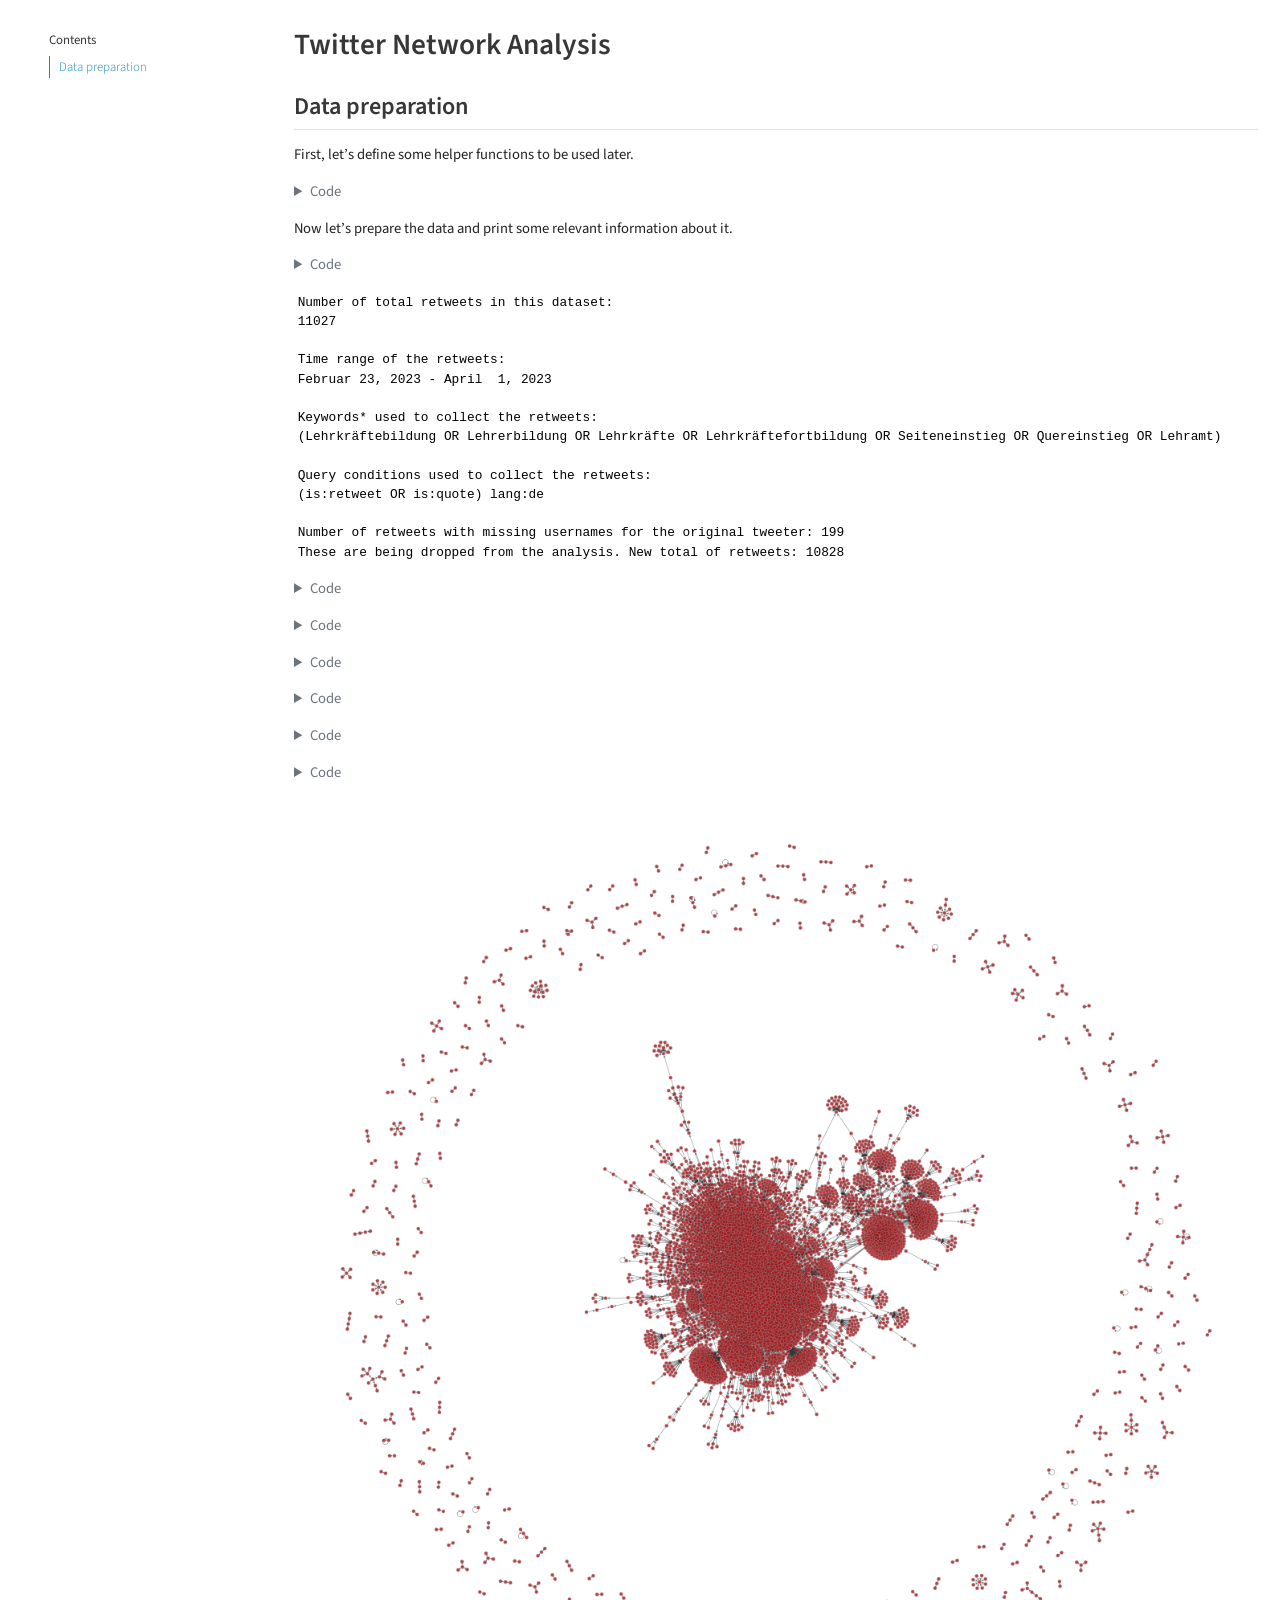
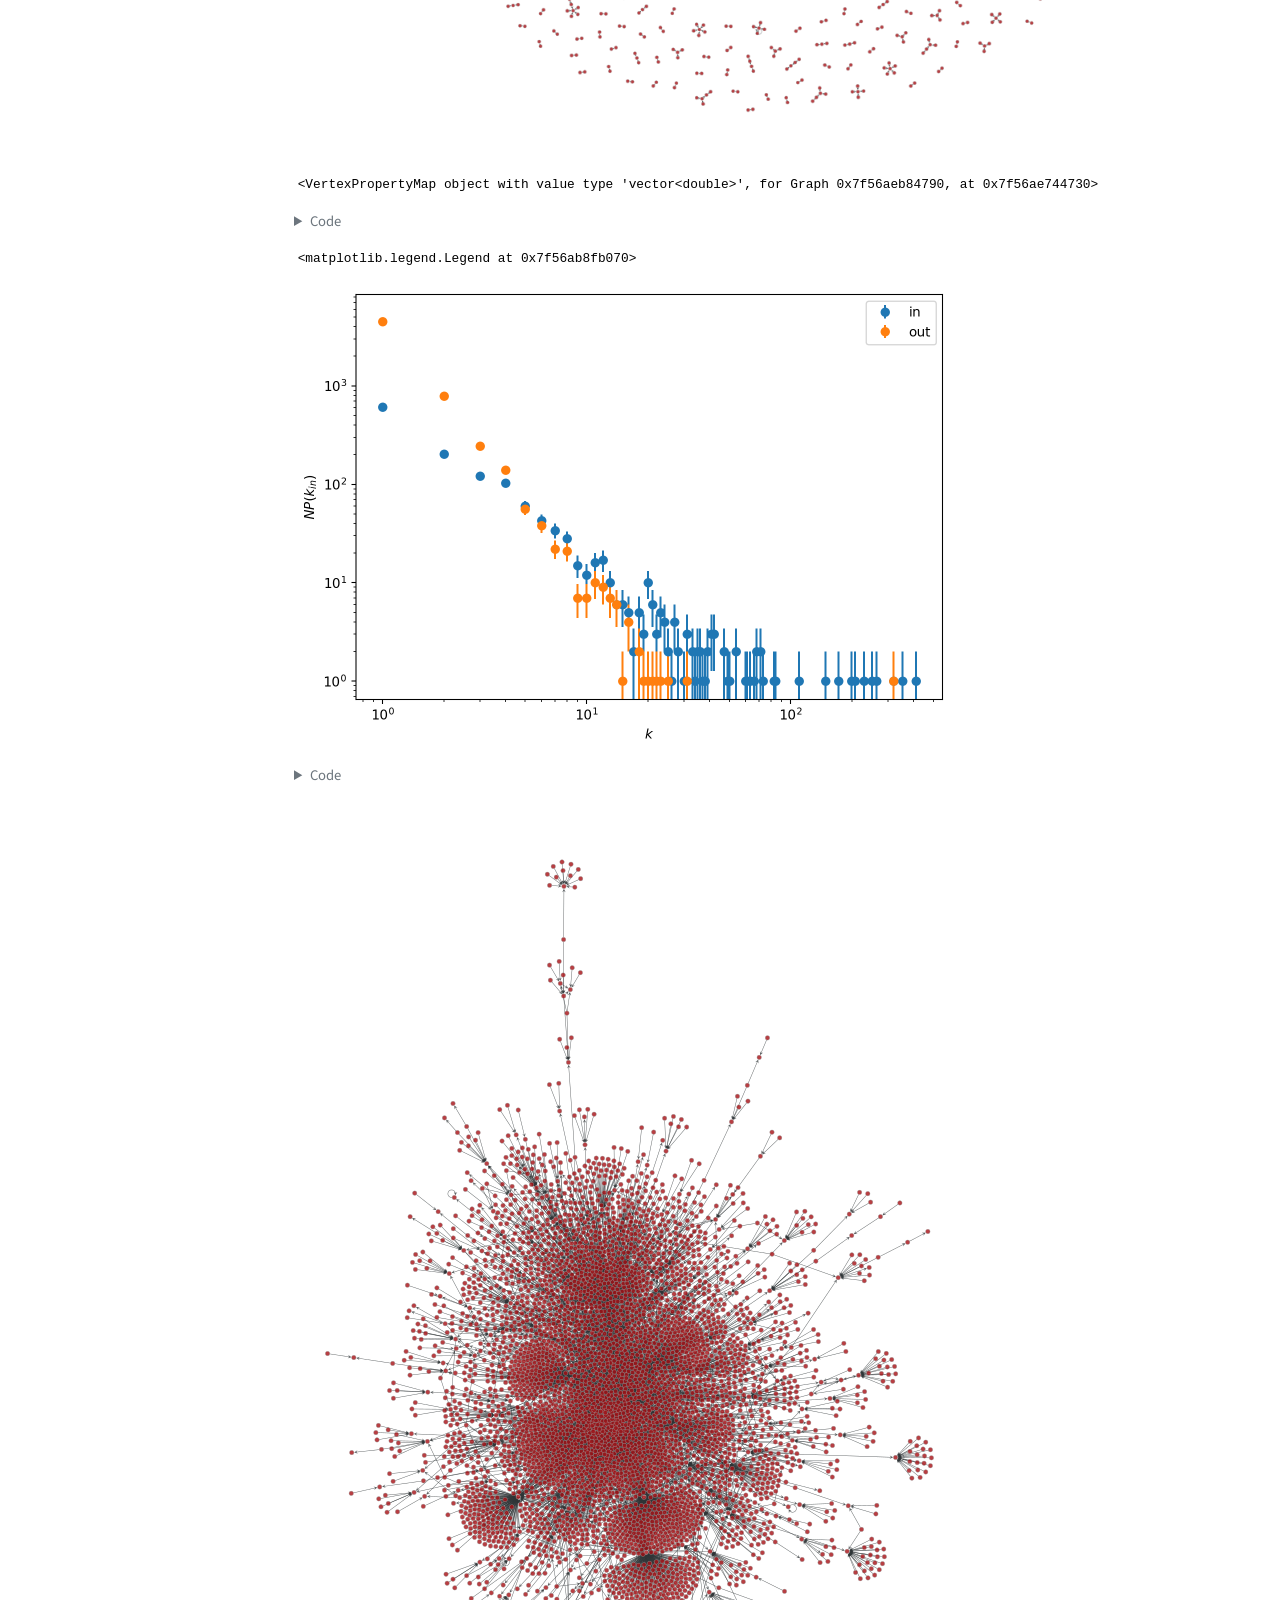
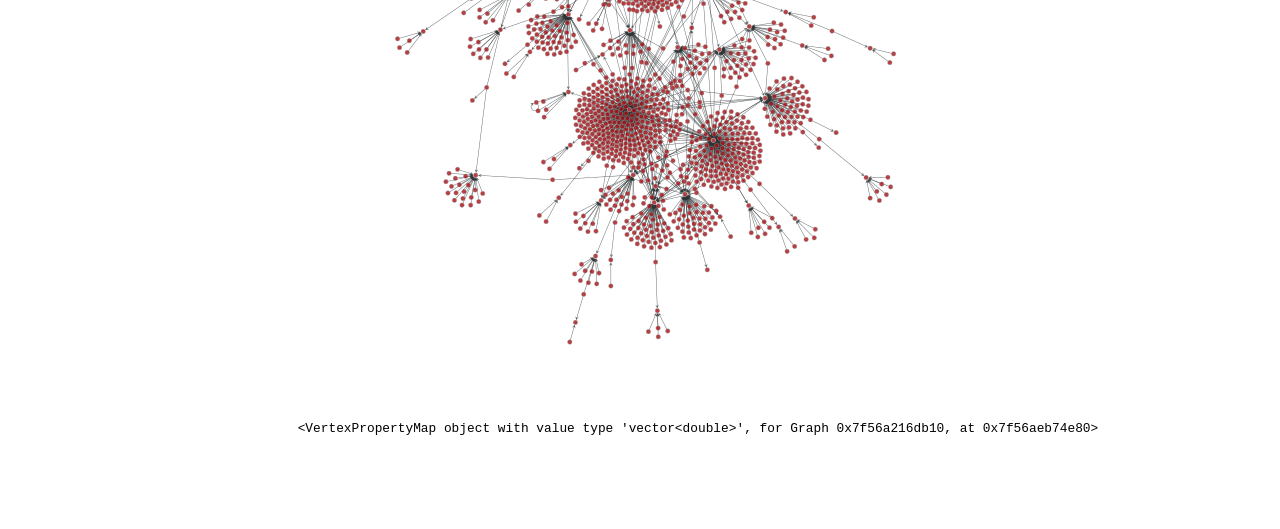
==== commit 1d0a1d03: "instantiate graph correctly" ====
--- a/docs/src/analysis.html
+++ b/docs/src/analysis.html
@@ -316,7 +316,7 @@
 11027
 
 Time range of the retweets:
-February 23, 2023 - April  1, 2023
+Februar 23, 2023 - April  1, 2023
 
 Keywords* used to collect the retweets:
 (Lehrkräftebildung OR Lehrerbildung OR Lehrkräfte OR Lehrkräftefortbildung OR Seiteneinstieg OR Quereinstieg OR Lehramt)
@@ -337,13 +337,13 @@
 <span id="cb4-4"><a href="#cb4-4" aria-hidden="true" tabindex="-1"></a>    adj <span class="op">=</span> pd.crosstab(df[<span class="st">'retweet_author_username'</span>],</span>
 <span id="cb4-5"><a href="#cb4-5" aria-hidden="true" tabindex="-1"></a>    df[<span class="st">'tweet_author_username'</span>])</span>
 <span id="cb4-6"><a href="#cb4-6" aria-hidden="true" tabindex="-1"></a>    idx <span class="op">=</span> adj.index.union(adj.columns)</span>
-<span id="cb4-7"><a href="#cb4-7" aria-hidden="true" tabindex="-1"></a>    adj <span class="op">=</span> adj.reindex(index<span class="op">=</span>idx, columns<span class="op">=</span>idx, fill_value<span class="op">=</span><span class="dv">0</span>).to_numpy()</span>
+<span id="cb4-7"><a href="#cb4-7" aria-hidden="true" tabindex="-1"></a>    adj_np <span class="op">=</span> adj.reindex(index<span class="op">=</span>idx, columns<span class="op">=</span>idx, fill_value<span class="op">=</span><span class="dv">0</span>).to_numpy()</span>
 <span id="cb4-8"><a href="#cb4-8" aria-hidden="true" tabindex="-1"></a></span>
-<span id="cb4-9"><a href="#cb4-9" aria-hidden="true" tabindex="-1"></a>    idx <span class="op">=</span> adj.nonzero()</span>
-<span id="cb4-10"><a href="#cb4-10" aria-hidden="true" tabindex="-1"></a>    weights <span class="op">=</span> adj[idx]</span>
+<span id="cb4-9"><a href="#cb4-9" aria-hidden="true" tabindex="-1"></a>    idx <span class="op">=</span> adj_np.nonzero()</span>
+<span id="cb4-10"><a href="#cb4-10" aria-hidden="true" tabindex="-1"></a>    weights <span class="op">=</span> adj_np[idx]</span>
 <span id="cb4-11"><a href="#cb4-11" aria-hidden="true" tabindex="-1"></a>    <span class="cf">return</span> idx, weights, adj</span>
 <span id="cb4-12"><a href="#cb4-12" aria-hidden="true" tabindex="-1"></a></span>
-<span id="cb4-13"><a href="#cb4-13" aria-hidden="true" tabindex="-1"></a>idx, weights, _ <span class="op">=</span> get_adj_m(df)</span>
+<span id="cb4-13"><a href="#cb4-13" aria-hidden="true" tabindex="-1"></a>idx, weights, adj <span class="op">=</span> get_adj_m(df)</span>
 <span id="cb4-14"><a href="#cb4-14" aria-hidden="true" tabindex="-1"></a></span>
 <span id="cb4-15"><a href="#cb4-15" aria-hidden="true" tabindex="-1"></a>g <span class="op">=</span> gt.Graph()</span>
 <span id="cb4-16"><a href="#cb4-16" aria-hidden="true" tabindex="-1"></a>g.add_edge_list(np.transpose(idx))</span>
@@ -355,66 +355,124 @@
 <div class="cell" data-execution_count="4">
 <details>
 <summary>Code</summary>
-<div class="sourceCode cell-code" id="cb5"><pre class="sourceCode python code-with-copy"><code class="sourceCode python"><span id="cb5-1"><a href="#cb5-1" aria-hidden="true" tabindex="-1"></a>gt.graph_draw(g)</span></code><button title="Copy to Clipboard" class="code-copy-button"><i class="bi"></i></button></pre></div>
+<div class="sourceCode cell-code" id="cb5"><pre class="sourceCode python code-with-copy"><code class="sourceCode python"><span id="cb5-1"><a href="#cb5-1" aria-hidden="true" tabindex="-1"></a>adj <span class="op">=</span> pd.crosstab(df[<span class="st">'retweet_author_username'</span>],</span>
+<span id="cb5-2"><a href="#cb5-2" aria-hidden="true" tabindex="-1"></a>    df[<span class="st">'tweet_author_username'</span>])</span>
+<span id="cb5-3"><a href="#cb5-3" aria-hidden="true" tabindex="-1"></a></span>
+<span id="cb5-4"><a href="#cb5-4" aria-hidden="true" tabindex="-1"></a>g_list <span class="op">=</span> []</span>
+<span id="cb5-5"><a href="#cb5-5" aria-hidden="true" tabindex="-1"></a>g <span class="op">=</span> gt.Graph()</span>
+<span id="cb5-6"><a href="#cb5-6" aria-hidden="true" tabindex="-1"></a>eprop <span class="op">=</span> g.new_edge_property(<span class="st">'int'</span>)</span>
+<span id="cb5-7"><a href="#cb5-7" aria-hidden="true" tabindex="-1"></a>g.edge_properties[<span class="st">'weight'</span>] <span class="op">=</span> eprop</span>
+<span id="cb5-8"><a href="#cb5-8" aria-hidden="true" tabindex="-1"></a><span class="cf">for</span> i <span class="kw">in</span> adj.index:</span>
+<span id="cb5-9"><a href="#cb5-9" aria-hidden="true" tabindex="-1"></a>    <span class="cf">for</span> j <span class="kw">in</span> adj.columns:</span>
+<span id="cb5-10"><a href="#cb5-10" aria-hidden="true" tabindex="-1"></a>        <span class="cf">if</span> adj.loc[i,j] <span class="op">&gt;</span> <span class="dv">0</span>:</span>
+<span id="cb5-11"><a href="#cb5-11" aria-hidden="true" tabindex="-1"></a>            g_list.append(</span>
+<span id="cb5-12"><a href="#cb5-12" aria-hidden="true" tabindex="-1"></a>                (i, j, adj.loc[i,j])</span>
+<span id="cb5-13"><a href="#cb5-13" aria-hidden="true" tabindex="-1"></a>            )</span></code><button title="Copy to Clipboard" class="code-copy-button"><i class="bi"></i></button></pre></div>
+</details>
+</div>
+<div class="cell" data-execution_count="5">
+<details>
+<summary>Code</summary>
+<div class="sourceCode cell-code" id="cb6"><pre class="sourceCode python code-with-copy"><code class="sourceCode python"><span id="cb6-1"><a href="#cb6-1" aria-hidden="true" tabindex="-1"></a><span class="co"># retweeter = df.retweet_author_username.unique()</span></span>
+<span id="cb6-2"><a href="#cb6-2" aria-hidden="true" tabindex="-1"></a><span class="co"># tweeter = df['tweet_author_username'].unique()</span></span>
+<span id="cb6-3"><a href="#cb6-3" aria-hidden="true" tabindex="-1"></a><span class="co"># df1 = pd.DataFrame(retweeter, columns=['author'])</span></span>
+<span id="cb6-4"><a href="#cb6-4" aria-hidden="true" tabindex="-1"></a><span class="co"># df1['tweeter'] = True</span></span>
+<span id="cb6-5"><a href="#cb6-5" aria-hidden="true" tabindex="-1"></a><span class="co"># df2 = pd.DataFrame(tweeter, columns=['author'])</span></span>
+<span id="cb6-6"><a href="#cb6-6" aria-hidden="true" tabindex="-1"></a><span class="co"># df2['tweeter'] = False</span></span>
+<span id="cb6-7"><a href="#cb6-7" aria-hidden="true" tabindex="-1"></a><span class="co"># df_authors = pd.concat([df1, df2])</span></span></code><button title="Copy to Clipboard" class="code-copy-button"><i class="bi"></i></button></pre></div>
+</details>
+</div>
+<div class="cell" data-execution_count="6">
+<details>
+<summary>Code</summary>
+<div class="sourceCode cell-code" id="cb7"><pre class="sourceCode python code-with-copy"><code class="sourceCode python"><span id="cb7-1"><a href="#cb7-1" aria-hidden="true" tabindex="-1"></a><span class="co"># g = gt.Graph()</span></span>
+<span id="cb7-2"><a href="#cb7-2" aria-hidden="true" tabindex="-1"></a><span class="co"># vprop = g.new_vertex_property('string')</span></span>
+<span id="cb7-3"><a href="#cb7-3" aria-hidden="true" tabindex="-1"></a><span class="co"># eprop = g.new_edge_property('int')</span></span>
+<span id="cb7-4"><a href="#cb7-4" aria-hidden="true" tabindex="-1"></a></span>
+<span id="cb7-5"><a href="#cb7-5" aria-hidden="true" tabindex="-1"></a><span class="co"># for i, row1 in df_authors[df_authors.tweeter == True].iterrows():</span></span>
+<span id="cb7-6"><a href="#cb7-6" aria-hidden="true" tabindex="-1"></a><span class="co">#     for j, row2 in df_authors[df_authors.tweeter == False].iterrows():</span></span>
+<span id="cb7-7"><a href="#cb7-7" aria-hidden="true" tabindex="-1"></a><span class="co">#         weight = adj.loc[row1['author'], row2['author']]</span></span>
+<span id="cb7-8"><a href="#cb7-8" aria-hidden="true" tabindex="-1"></a><span class="co">#         if weight == 0: continue</span></span>
+<span id="cb7-9"><a href="#cb7-9" aria-hidden="true" tabindex="-1"></a><span class="co">#         g.add_vertex(i)</span></span>
+<span id="cb7-10"><a href="#cb7-10" aria-hidden="true" tabindex="-1"></a><span class="co">#         g.add_vertex(j)</span></span>
+<span id="cb7-11"><a href="#cb7-11" aria-hidden="true" tabindex="-1"></a><span class="co">#         g.add_edge(i, j, weight)</span></span>
+<span id="cb7-12"><a href="#cb7-12" aria-hidden="true" tabindex="-1"></a><span class="co">#         vprop[i] = row1['author']</span></span>
+<span id="cb7-13"><a href="#cb7-13" aria-hidden="true" tabindex="-1"></a><span class="co">#         vprop[j] = row2['author']</span></span></code><button title="Copy to Clipboard" class="code-copy-button"><i class="bi"></i></button></pre></div>
+</details>
+</div>
+<div class="cell" data-execution_count="7">
+<details>
+<summary>Code</summary>
+<div class="sourceCode cell-code" id="cb8"><pre class="sourceCode python code-with-copy"><code class="sourceCode python"><span id="cb8-1"><a href="#cb8-1" aria-hidden="true" tabindex="-1"></a>g <span class="op">=</span> gt.Graph(</span>
+<span id="cb8-2"><a href="#cb8-2" aria-hidden="true" tabindex="-1"></a>    g_list, </span>
+<span id="cb8-3"><a href="#cb8-3" aria-hidden="true" tabindex="-1"></a>    hashed<span class="op">=</span><span class="va">True</span>, </span>
+<span id="cb8-4"><a href="#cb8-4" aria-hidden="true" tabindex="-1"></a>    eprops<span class="op">=</span>[(<span class="st">'weight'</span>, <span class="st">'int'</span>)]</span>
+<span id="cb8-5"><a href="#cb8-5" aria-hidden="true" tabindex="-1"></a>)</span></code><button title="Copy to Clipboard" class="code-copy-button"><i class="bi"></i></button></pre></div>
+</details>
+</div>
+<div class="cell" data-execution_count="8">
+<details>
+<summary>Code</summary>
+<div class="sourceCode cell-code" id="cb9"><pre class="sourceCode python code-with-copy"><code class="sourceCode python"><span id="cb9-1"><a href="#cb9-1" aria-hidden="true" tabindex="-1"></a>gt.graph_draw(g)</span></code><button title="Copy to Clipboard" class="code-copy-button"><i class="bi"></i></button></pre></div>
 </details>
 <div class="cell-output cell-output-display">
-<p><img src="analysis_files/figure-html/cell-5-output-1.png" class="img-fluid"></p>
-</div>
-<div class="cell-output cell-output-display" data-execution_count="6">
-<pre><code>&lt;VertexPropertyMap object with value type 'vector&lt;double&gt;', for Graph 0x7f3f67744ca0, at 0x7f3f6775a0b0&gt;</code></pre>
-</div>
-</div>
-<div class="cell" data-execution_count="5">
-<details>
-<summary>Code</summary>
-<div class="sourceCode cell-code" id="cb7"><pre class="sourceCode python code-with-copy"><code class="sourceCode python"><span id="cb7-1"><a href="#cb7-1" aria-hidden="true" tabindex="-1"></a><span class="im">import</span> matplotlib.pyplot <span class="im">as</span> plt</span>
-<span id="cb7-2"><a href="#cb7-2" aria-hidden="true" tabindex="-1"></a></span>
-<span id="cb7-3"><a href="#cb7-3" aria-hidden="true" tabindex="-1"></a><span class="co"># in &amp; out degree distribution</span></span>
-<span id="cb7-4"><a href="#cb7-4" aria-hidden="true" tabindex="-1"></a></span>
-<span id="cb7-5"><a href="#cb7-5" aria-hidden="true" tabindex="-1"></a>in_hist <span class="op">=</span> gt.vertex_hist(g, <span class="st">"in"</span>)</span>
-<span id="cb7-6"><a href="#cb7-6" aria-hidden="true" tabindex="-1"></a>out_hist <span class="op">=</span> gt.vertex_hist(g, <span class="st">"out"</span>)</span>
-<span id="cb7-7"><a href="#cb7-7" aria-hidden="true" tabindex="-1"></a></span>
-<span id="cb7-8"><a href="#cb7-8" aria-hidden="true" tabindex="-1"></a>y <span class="op">=</span> in_hist[<span class="dv">0</span>]</span>
-<span id="cb7-9"><a href="#cb7-9" aria-hidden="true" tabindex="-1"></a>err <span class="op">=</span> np.sqrt(in_hist[<span class="dv">0</span>])</span>
-<span id="cb7-10"><a href="#cb7-10" aria-hidden="true" tabindex="-1"></a>plt.errorbar(in_hist[<span class="dv">1</span>][:<span class="op">-</span><span class="dv">1</span>], in_hist[<span class="dv">0</span>], fmt<span class="op">=</span><span class="st">"o"</span>, yerr<span class="op">=</span>err,</span>
-<span id="cb7-11"><a href="#cb7-11" aria-hidden="true" tabindex="-1"></a>        label<span class="op">=</span><span class="st">"in"</span>)</span>
-<span id="cb7-12"><a href="#cb7-12" aria-hidden="true" tabindex="-1"></a></span>
-<span id="cb7-13"><a href="#cb7-13" aria-hidden="true" tabindex="-1"></a>y <span class="op">=</span> out_hist[<span class="dv">0</span>]</span>
-<span id="cb7-14"><a href="#cb7-14" aria-hidden="true" tabindex="-1"></a>err <span class="op">=</span> np.sqrt(out_hist[<span class="dv">0</span>])</span>
-<span id="cb7-15"><a href="#cb7-15" aria-hidden="true" tabindex="-1"></a>plt.errorbar(out_hist[<span class="dv">1</span>][:<span class="op">-</span><span class="dv">1</span>], out_hist[<span class="dv">0</span>], fmt<span class="op">=</span><span class="st">"o"</span>, yerr<span class="op">=</span>err,</span>
-<span id="cb7-16"><a href="#cb7-16" aria-hidden="true" tabindex="-1"></a>        label<span class="op">=</span><span class="st">"out"</span>)</span>
-<span id="cb7-17"><a href="#cb7-17" aria-hidden="true" tabindex="-1"></a></span>
-<span id="cb7-18"><a href="#cb7-18" aria-hidden="true" tabindex="-1"></a>plt.yscale(<span class="st">"log"</span>)</span>
-<span id="cb7-19"><a href="#cb7-19" aria-hidden="true" tabindex="-1"></a>plt.xscale(<span class="st">"log"</span>)</span>
-<span id="cb7-20"><a href="#cb7-20" aria-hidden="true" tabindex="-1"></a></span>
-<span id="cb7-21"><a href="#cb7-21" aria-hidden="true" tabindex="-1"></a>plt.xlabel(<span class="st">"$k$"</span>)</span>
-<span id="cb7-22"><a href="#cb7-22" aria-hidden="true" tabindex="-1"></a>plt.ylabel(<span class="st">"$NP(k_</span><span class="sc">{in}</span><span class="st">)$"</span>)</span>
-<span id="cb7-23"><a href="#cb7-23" aria-hidden="true" tabindex="-1"></a></span>
-<span id="cb7-24"><a href="#cb7-24" aria-hidden="true" tabindex="-1"></a>plt.tight_layout()</span>
-<span id="cb7-25"><a href="#cb7-25" aria-hidden="true" tabindex="-1"></a>plt.legend()</span></code><button title="Copy to Clipboard" class="code-copy-button"><i class="bi"></i></button></pre></div>
-</details>
-<div class="cell-output cell-output-display" data-execution_count="7">
-<pre><code>&lt;matplotlib.legend.Legend at 0x7f3ee1399210&gt;</code></pre>
+<p><img src="analysis_files/figure-html/cell-9-output-1.png" class="img-fluid"></p>
+</div>
+<div class="cell-output cell-output-display" data-execution_count="23">
+<pre><code>&lt;VertexPropertyMap object with value type 'vector&lt;double&gt;', for Graph 0x7f56aeb84790, at 0x7f56ae744730&gt;</code></pre>
+</div>
+</div>
+<div class="cell" data-execution_count="9">
+<details>
+<summary>Code</summary>
+<div class="sourceCode cell-code" id="cb11"><pre class="sourceCode python code-with-copy"><code class="sourceCode python"><span id="cb11-1"><a href="#cb11-1" aria-hidden="true" tabindex="-1"></a><span class="im">import</span> matplotlib.pyplot <span class="im">as</span> plt</span>
+<span id="cb11-2"><a href="#cb11-2" aria-hidden="true" tabindex="-1"></a></span>
+<span id="cb11-3"><a href="#cb11-3" aria-hidden="true" tabindex="-1"></a><span class="co"># in &amp; out degree distribution</span></span>
+<span id="cb11-4"><a href="#cb11-4" aria-hidden="true" tabindex="-1"></a></span>
+<span id="cb11-5"><a href="#cb11-5" aria-hidden="true" tabindex="-1"></a>in_hist <span class="op">=</span> gt.vertex_hist(g, <span class="st">"in"</span>)</span>
+<span id="cb11-6"><a href="#cb11-6" aria-hidden="true" tabindex="-1"></a>out_hist <span class="op">=</span> gt.vertex_hist(g, <span class="st">"out"</span>)</span>
+<span id="cb11-7"><a href="#cb11-7" aria-hidden="true" tabindex="-1"></a></span>
+<span id="cb11-8"><a href="#cb11-8" aria-hidden="true" tabindex="-1"></a>y <span class="op">=</span> in_hist[<span class="dv">0</span>]</span>
+<span id="cb11-9"><a href="#cb11-9" aria-hidden="true" tabindex="-1"></a>err <span class="op">=</span> np.sqrt(in_hist[<span class="dv">0</span>])</span>
+<span id="cb11-10"><a href="#cb11-10" aria-hidden="true" tabindex="-1"></a>plt.errorbar(in_hist[<span class="dv">1</span>][:<span class="op">-</span><span class="dv">1</span>], in_hist[<span class="dv">0</span>], fmt<span class="op">=</span><span class="st">"o"</span>, yerr<span class="op">=</span>err,</span>
+<span id="cb11-11"><a href="#cb11-11" aria-hidden="true" tabindex="-1"></a>        label<span class="op">=</span><span class="st">"in"</span>)</span>
+<span id="cb11-12"><a href="#cb11-12" aria-hidden="true" tabindex="-1"></a></span>
+<span id="cb11-13"><a href="#cb11-13" aria-hidden="true" tabindex="-1"></a>y <span class="op">=</span> out_hist[<span class="dv">0</span>]</span>
+<span id="cb11-14"><a href="#cb11-14" aria-hidden="true" tabindex="-1"></a>err <span class="op">=</span> np.sqrt(out_hist[<span class="dv">0</span>])</span>
+<span id="cb11-15"><a href="#cb11-15" aria-hidden="true" tabindex="-1"></a>plt.errorbar(out_hist[<span class="dv">1</span>][:<span class="op">-</span><span class="dv">1</span>], out_hist[<span class="dv">0</span>], fmt<span class="op">=</span><span class="st">"o"</span>, yerr<span class="op">=</span>err,</span>
+<span id="cb11-16"><a href="#cb11-16" aria-hidden="true" tabindex="-1"></a>        label<span class="op">=</span><span class="st">"out"</span>)</span>
+<span id="cb11-17"><a href="#cb11-17" aria-hidden="true" tabindex="-1"></a></span>
+<span id="cb11-18"><a href="#cb11-18" aria-hidden="true" tabindex="-1"></a>plt.yscale(<span class="st">"log"</span>)</span>
+<span id="cb11-19"><a href="#cb11-19" aria-hidden="true" tabindex="-1"></a>plt.xscale(<span class="st">"log"</span>)</span>
+<span id="cb11-20"><a href="#cb11-20" aria-hidden="true" tabindex="-1"></a></span>
+<span id="cb11-21"><a href="#cb11-21" aria-hidden="true" tabindex="-1"></a>plt.xlabel(<span class="st">"$k$"</span>)</span>
+<span id="cb11-22"><a href="#cb11-22" aria-hidden="true" tabindex="-1"></a>plt.ylabel(<span class="st">"$NP(k_</span><span class="sc">{in}</span><span class="st">)$"</span>)</span>
+<span id="cb11-23"><a href="#cb11-23" aria-hidden="true" tabindex="-1"></a></span>
+<span id="cb11-24"><a href="#cb11-24" aria-hidden="true" tabindex="-1"></a>plt.tight_layout()</span>
+<span id="cb11-25"><a href="#cb11-25" aria-hidden="true" tabindex="-1"></a>plt.legend()</span></code><button title="Copy to Clipboard" class="code-copy-button"><i class="bi"></i></button></pre></div>
+</details>
+<div class="cell-output cell-output-display" data-execution_count="24">
+<pre><code>&lt;matplotlib.legend.Legend at 0x7f56ab8fb070&gt;</code></pre>
 </div>
 <div class="cell-output cell-output-display">
-<p><img src="analysis_files/figure-html/cell-6-output-2.png" width="658" height="466"></p>
-</div>
-</div>
-<div class="cell" data-execution_count="6">
-<details>
-<summary>Code</summary>
-<div class="sourceCode cell-code" id="cb9"><pre class="sourceCode python code-with-copy"><code class="sourceCode python"><span id="cb9-1"><a href="#cb9-1" aria-hidden="true" tabindex="-1"></a><span class="co"># subgraph of largest component</span></span>
-<span id="cb9-2"><a href="#cb9-2" aria-hidden="true" tabindex="-1"></a>u <span class="op">=</span> gt.extract_largest_component(g, directed<span class="op">=</span><span class="va">True</span>) <span class="co"># this appears to be the wrong way to do this, because the subgraph is very small. Maybe it only selects a subgraph which is connected by in and out edges?</span></span>
-<span id="cb9-3"><a href="#cb9-3" aria-hidden="true" tabindex="-1"></a>u <span class="op">=</span> gt.Graph(u, prune<span class="op">=</span><span class="va">True</span>)</span>
-<span id="cb9-4"><a href="#cb9-4" aria-hidden="true" tabindex="-1"></a>pos <span class="op">=</span> gt.sfdp_layout(u, eweight<span class="op">=</span>u.edge_properties[<span class="st">"weight"</span>])</span>
-<span id="cb9-5"><a href="#cb9-5" aria-hidden="true" tabindex="-1"></a></span>
-<span id="cb9-6"><a href="#cb9-6" aria-hidden="true" tabindex="-1"></a>gt.graph_draw(u, pos)</span></code><button title="Copy to Clipboard" class="code-copy-button"><i class="bi"></i></button></pre></div>
+<p><img src="analysis_files/figure-html/cell-10-output-2.png" width="658" height="466"></p>
+</div>
+</div>
+<div class="cell" data-execution_count="10">
+<details>
+<summary>Code</summary>
+<div class="sourceCode cell-code" id="cb13"><pre class="sourceCode python code-with-copy"><code class="sourceCode python"><span id="cb13-1"><a href="#cb13-1" aria-hidden="true" tabindex="-1"></a><span class="co"># subgraph of largest component</span></span>
+<span id="cb13-2"><a href="#cb13-2" aria-hidden="true" tabindex="-1"></a>u <span class="op">=</span> gt.extract_largest_component(g, directed<span class="op">=</span><span class="va">False</span>) <span class="co"># this appears to be the wrong way to do this, because the subgraph is very small. Maybe it only selects a subgraph which is connected by in and out edges?</span></span>
+<span id="cb13-3"><a href="#cb13-3" aria-hidden="true" tabindex="-1"></a>u <span class="op">=</span> gt.Graph(u, prune<span class="op">=</span><span class="va">True</span>)</span>
+<span id="cb13-4"><a href="#cb13-4" aria-hidden="true" tabindex="-1"></a>pos <span class="op">=</span> gt.sfdp_layout(u, eweight<span class="op">=</span>u.edge_properties[<span class="st">"weight"</span>])</span>
+<span id="cb13-5"><a href="#cb13-5" aria-hidden="true" tabindex="-1"></a></span>
+<span id="cb13-6"><a href="#cb13-6" aria-hidden="true" tabindex="-1"></a>gt.graph_draw(u, pos)</span></code><button title="Copy to Clipboard" class="code-copy-button"><i class="bi"></i></button></pre></div>
 </details>
 <div class="cell-output cell-output-display">
-<p><img src="analysis_files/figure-html/cell-7-output-1.png" class="img-fluid"></p>
-</div>
-<div class="cell-output cell-output-display" data-execution_count="8">
-<pre><code>&lt;VertexPropertyMap object with value type 'vector&lt;double&gt;', for Graph 0x7f3ec35daaa0, at 0x7f3ec35da6e0&gt;</code></pre>
+<p><img src="analysis_files/figure-html/cell-11-output-1.png" class="img-fluid"></p>
+</div>
+<div class="cell-output cell-output-display" data-execution_count="25">
+<pre><code>&lt;VertexPropertyMap object with value type 'vector&lt;double&gt;', for Graph 0x7f56a216db10, at 0x7f56aeb74e80&gt;</code></pre>
 </div>
 </div>
 
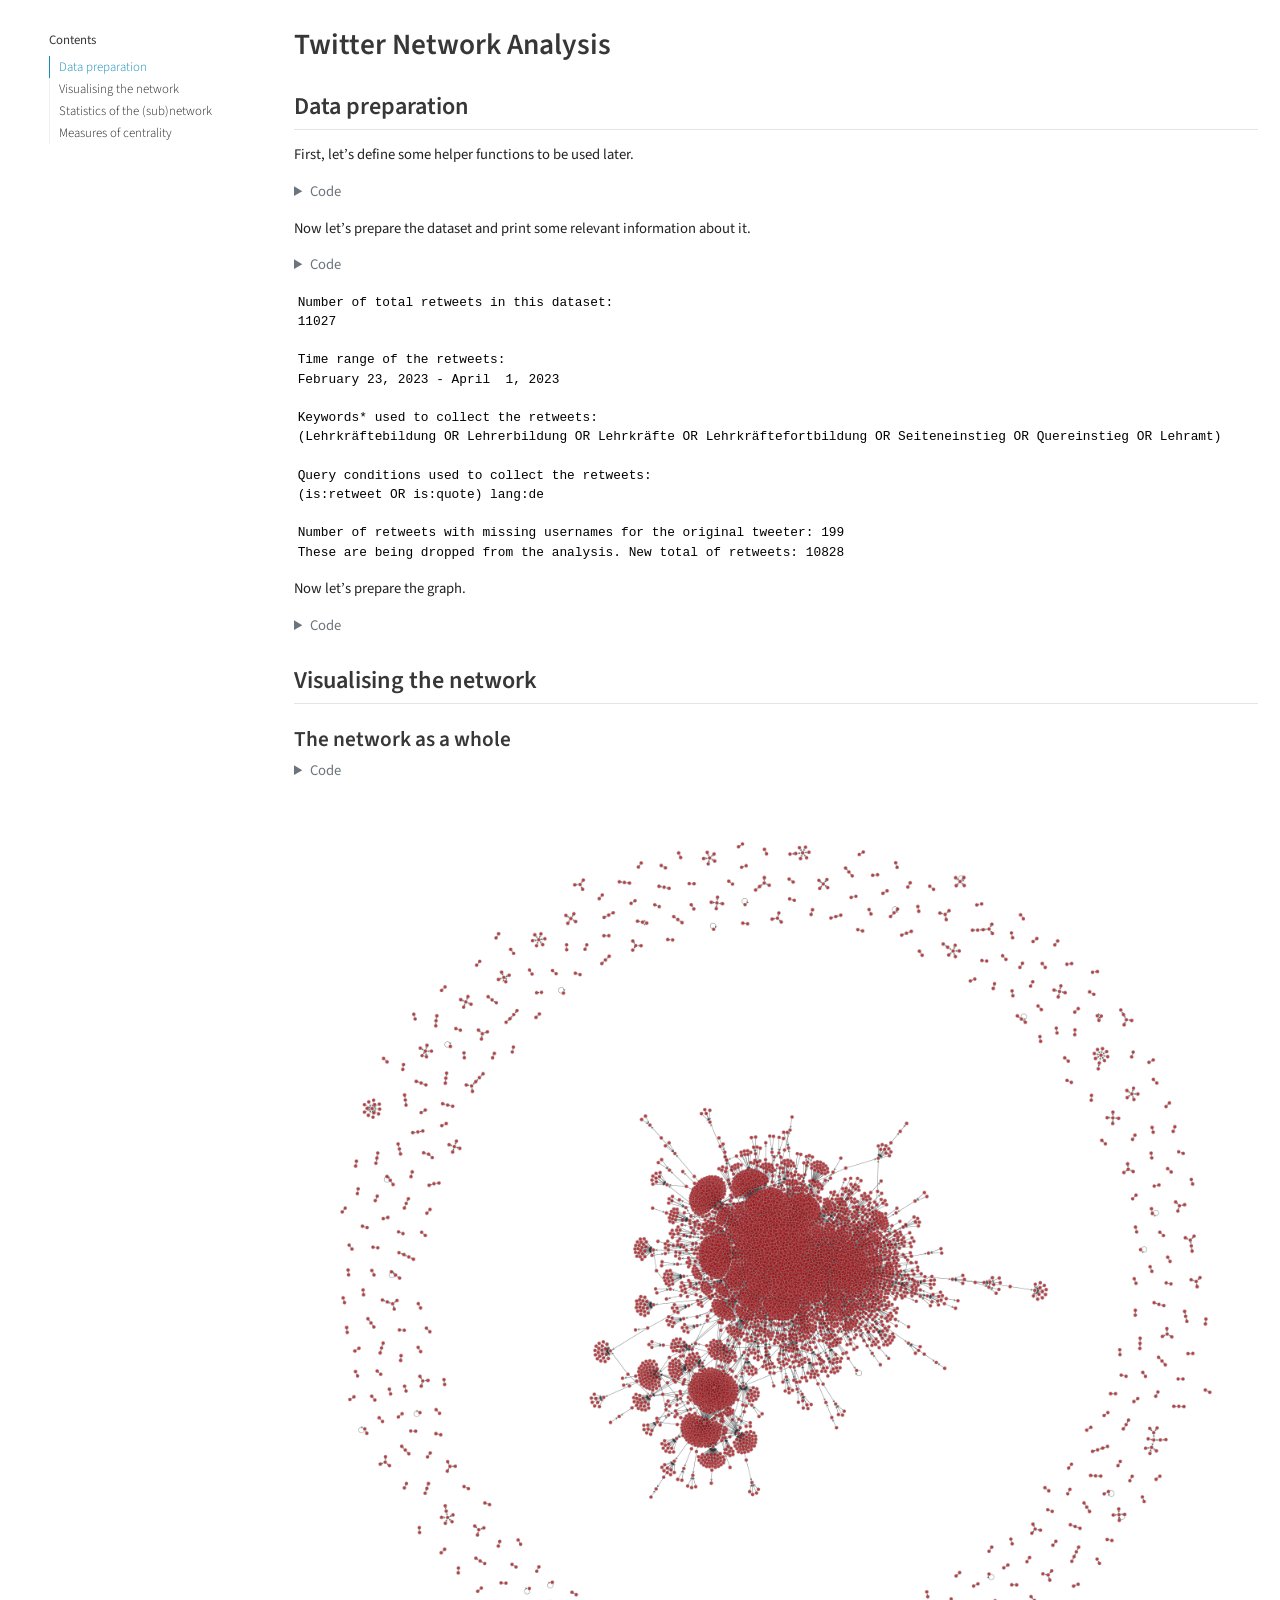
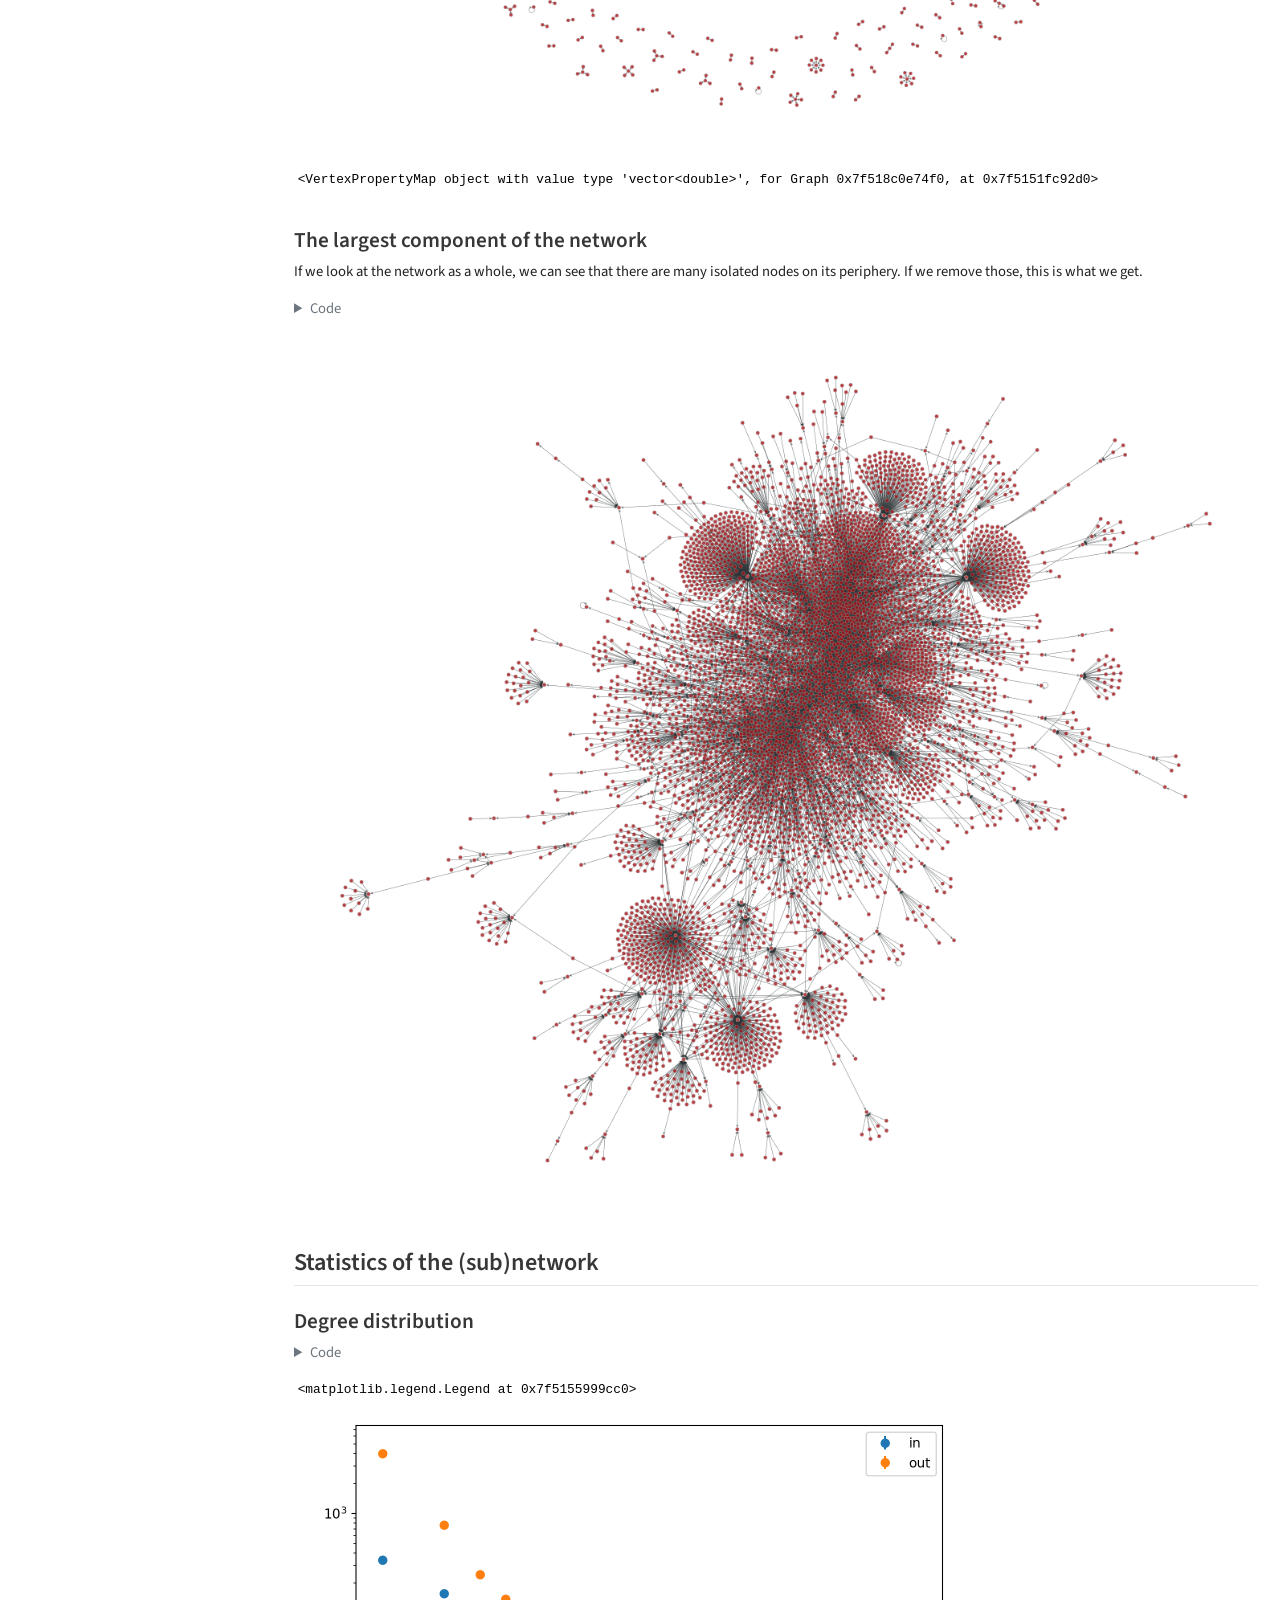
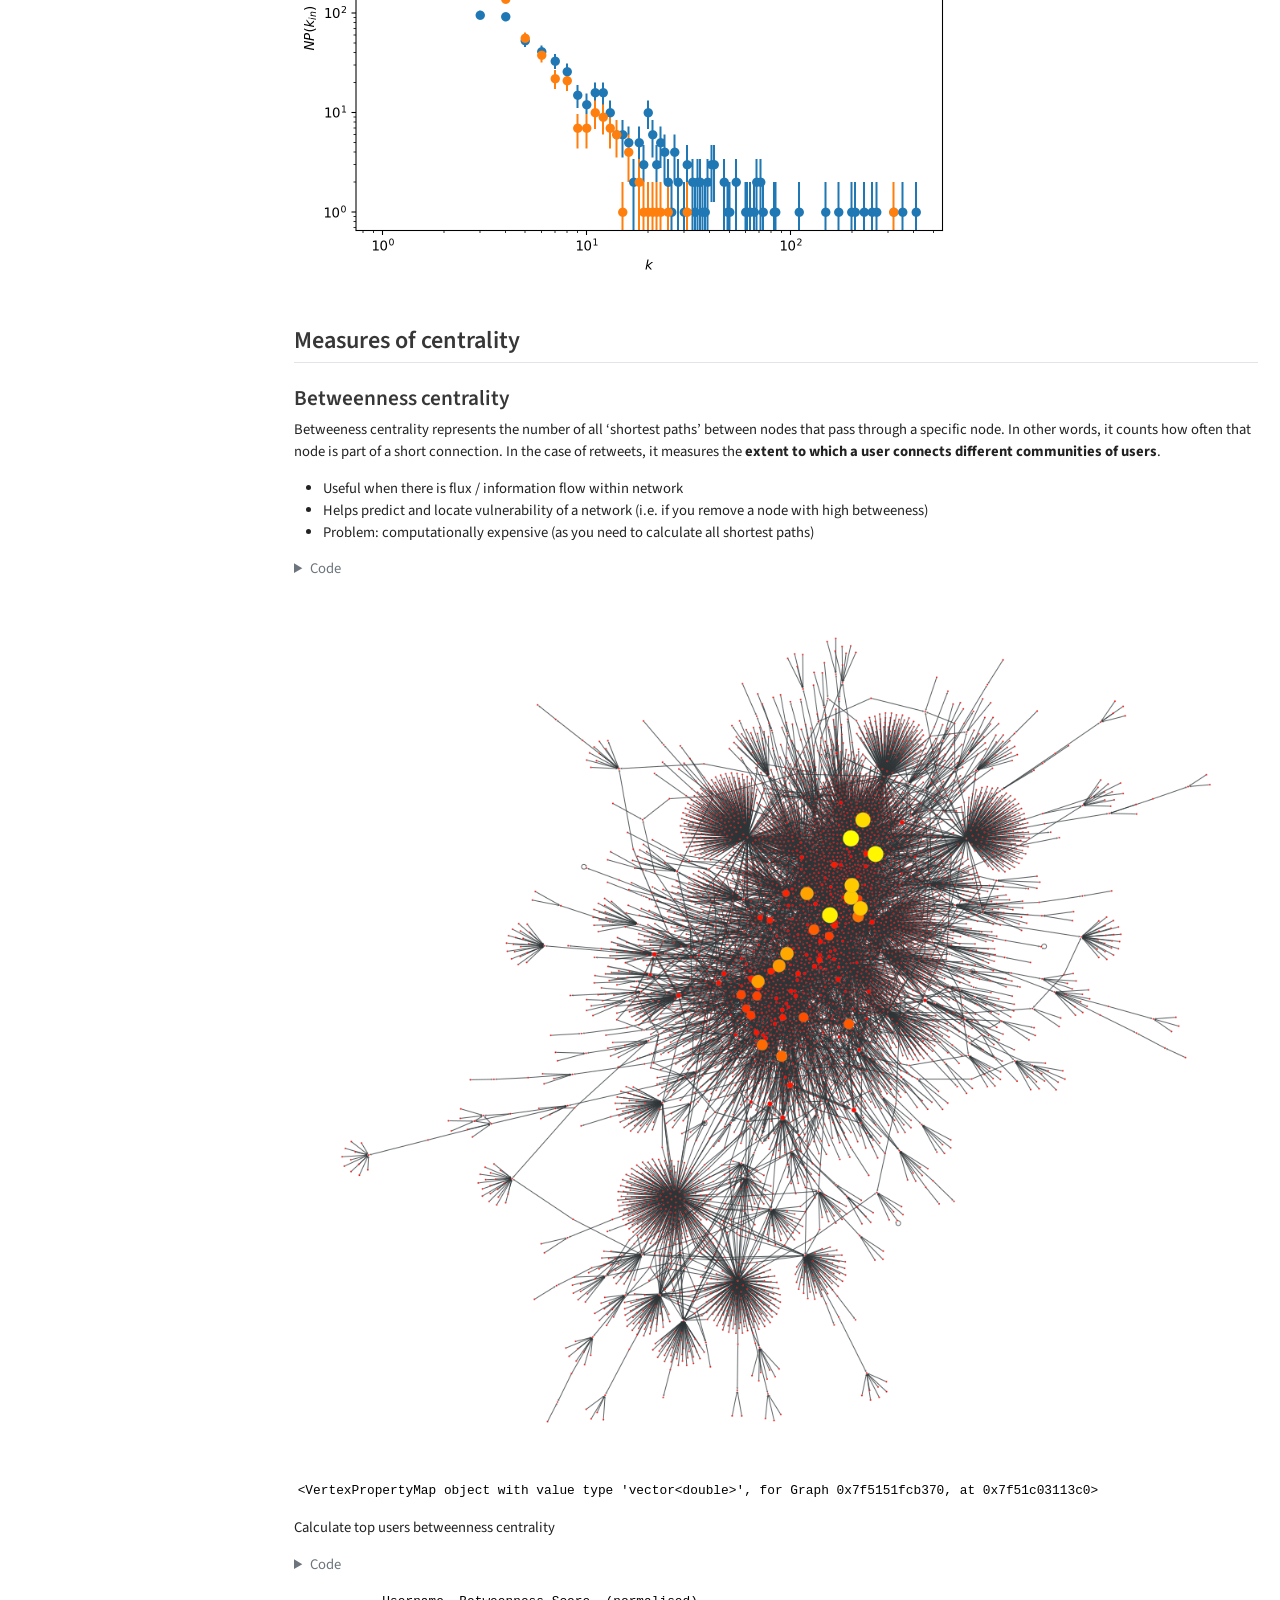
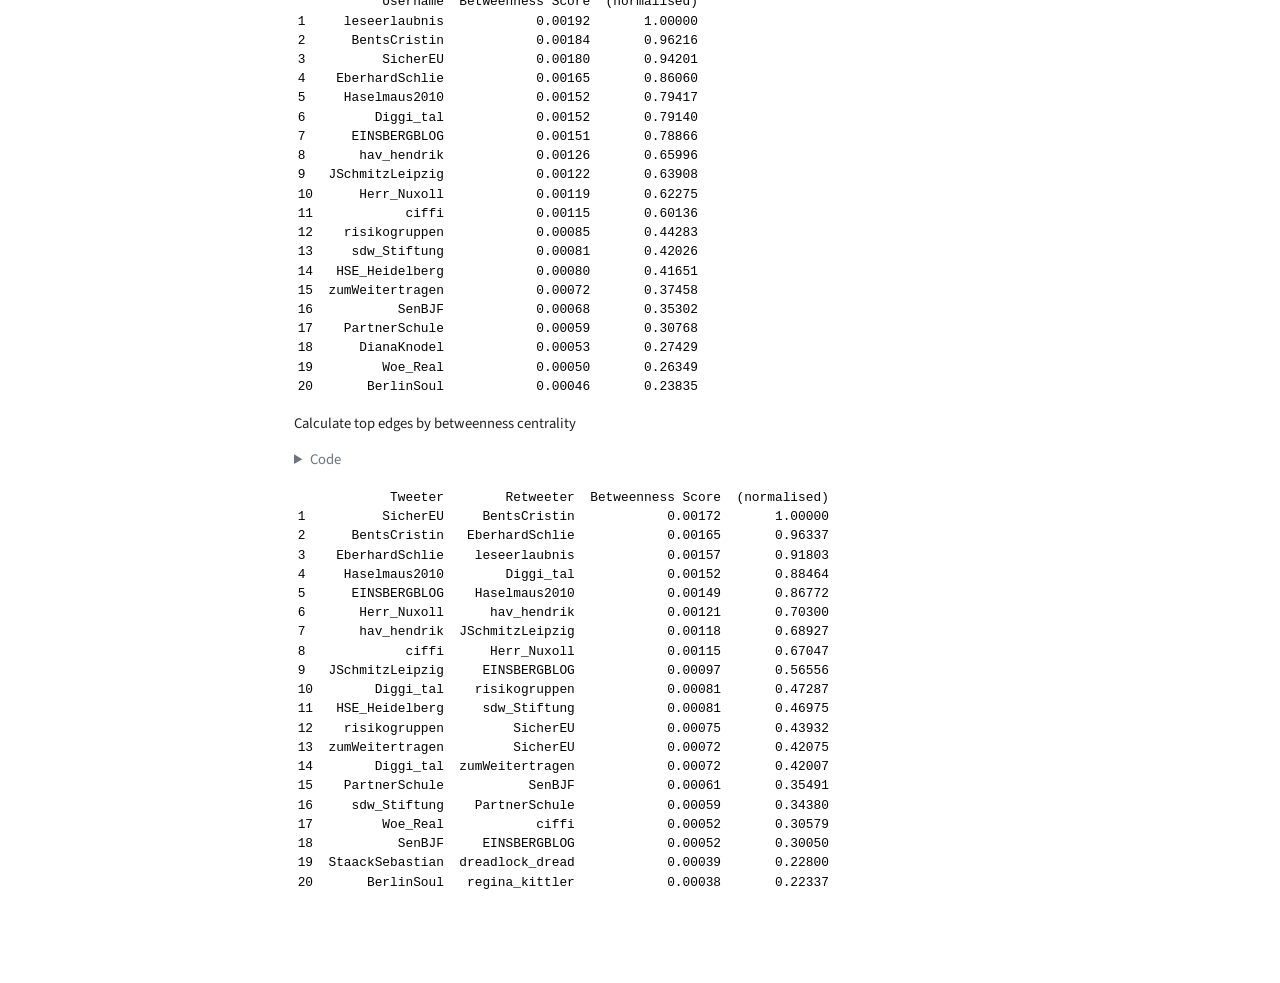
==== commit 36abde58: "fix issues and update docs" ====
--- a/docs/src/analysis.html
+++ b/docs/src/analysis.html
@@ -2,7 +2,7 @@
 <html xmlns="http://www.w3.org/1999/xhtml" lang="en" xml:lang="en"><head>
 
 <meta charset="utf-8">
-<meta name="generator" content="quarto-1.3.313">
+<meta name="generator" content="quarto-1.3.309">
 
 <meta name="viewport" content="width=device-width, initial-scale=1.0, user-scalable=yes">
 
@@ -107,6 +107,19 @@
    
   <ul>
   <li><a href="#data-preparation" id="toc-data-preparation" class="nav-link active" data-scroll-target="#data-preparation">Data preparation</a></li>
+  <li><a href="#visualising-the-network" id="toc-visualising-the-network" class="nav-link" data-scroll-target="#visualising-the-network">Visualising the network</a>
+  <ul class="collapse">
+  <li><a href="#the-network-as-a-whole" id="toc-the-network-as-a-whole" class="nav-link" data-scroll-target="#the-network-as-a-whole">The network as a whole</a></li>
+  <li><a href="#the-largest-component-of-the-network" id="toc-the-largest-component-of-the-network" class="nav-link" data-scroll-target="#the-largest-component-of-the-network">The largest component of the network</a></li>
+  </ul></li>
+  <li><a href="#statistics-of-the-subnetwork" id="toc-statistics-of-the-subnetwork" class="nav-link" data-scroll-target="#statistics-of-the-subnetwork">Statistics of the (sub)network</a>
+  <ul class="collapse">
+  <li><a href="#degree-distribution" id="toc-degree-distribution" class="nav-link" data-scroll-target="#degree-distribution">Degree distribution</a></li>
+  </ul></li>
+  <li><a href="#measures-of-centrality" id="toc-measures-of-centrality" class="nav-link" data-scroll-target="#measures-of-centrality">Measures of centrality</a>
+  <ul class="collapse">
+  <li><a href="#betweenness-centrality" id="toc-betweenness-centrality" class="nav-link" data-scroll-target="#betweenness-centrality">Betweenness centrality</a></li>
+  </ul></li>
   </ul>
 </nav>
 </nav>
@@ -281,7 +294,7 @@
 <span id="cb1-139"><a href="#cb1-139" aria-hidden="true" tabindex="-1"></a>    <span class="cf">return</span> df</span></code><button title="Copy to Clipboard" class="code-copy-button"><i class="bi"></i></button></pre></div>
 </details>
 </div>
-<p>Now let’s prepare the data and print some relevant information about it.</p>
+<p>Now let’s prepare the dataset and print some relevant information about it.</p>
 <div class="cell" data-execution_count="2">
 <details>
 <summary>Code</summary>
@@ -316,7 +329,7 @@
 11027
 
 Time range of the retweets:
-Februar 23, 2023 - April  1, 2023
+February 23, 2023 - April  1, 2023
 
 Keywords* used to collect the retweets:
 (Lehrkräftebildung OR Lehrerbildung OR Lehrkräfte OR Lehrkräftefortbildung OR Seiteneinstieg OR Quereinstieg OR Lehramt)
@@ -328,155 +341,232 @@
 These are being dropped from the analysis. New total of retweets: 10828</code></pre>
 </div>
 </div>
+<p>Now let’s prepare the graph.</p>
 <div class="cell" data-execution_count="3">
 <details>
 <summary>Code</summary>
 <div class="sourceCode cell-code" id="cb4"><pre class="sourceCode python code-with-copy"><code class="sourceCode python"><span id="cb4-1"><a href="#cb4-1" aria-hidden="true" tabindex="-1"></a><span class="im">import</span> graph_tool.<span class="bu">all</span> <span class="im">as</span> gt</span>
-<span id="cb4-2"><a href="#cb4-2" aria-hidden="true" tabindex="-1"></a><span class="co"># create adjacency matrix to import data into gt.Graph</span></span>
-<span id="cb4-3"><a href="#cb4-3" aria-hidden="true" tabindex="-1"></a><span class="kw">def</span> get_adj_m(df):</span>
-<span id="cb4-4"><a href="#cb4-4" aria-hidden="true" tabindex="-1"></a>    adj <span class="op">=</span> pd.crosstab(df[<span class="st">'retweet_author_username'</span>],</span>
-<span id="cb4-5"><a href="#cb4-5" aria-hidden="true" tabindex="-1"></a>    df[<span class="st">'tweet_author_username'</span>])</span>
-<span id="cb4-6"><a href="#cb4-6" aria-hidden="true" tabindex="-1"></a>    idx <span class="op">=</span> adj.index.union(adj.columns)</span>
-<span id="cb4-7"><a href="#cb4-7" aria-hidden="true" tabindex="-1"></a>    adj_np <span class="op">=</span> adj.reindex(index<span class="op">=</span>idx, columns<span class="op">=</span>idx, fill_value<span class="op">=</span><span class="dv">0</span>).to_numpy()</span>
-<span id="cb4-8"><a href="#cb4-8" aria-hidden="true" tabindex="-1"></a></span>
-<span id="cb4-9"><a href="#cb4-9" aria-hidden="true" tabindex="-1"></a>    idx <span class="op">=</span> adj_np.nonzero()</span>
-<span id="cb4-10"><a href="#cb4-10" aria-hidden="true" tabindex="-1"></a>    weights <span class="op">=</span> adj_np[idx]</span>
-<span id="cb4-11"><a href="#cb4-11" aria-hidden="true" tabindex="-1"></a>    <span class="cf">return</span> idx, weights, adj</span>
+<span id="cb4-2"><a href="#cb4-2" aria-hidden="true" tabindex="-1"></a></span>
+<span id="cb4-3"><a href="#cb4-3" aria-hidden="true" tabindex="-1"></a><span class="co"># prepare dataset for graph</span></span>
+<span id="cb4-4"><a href="#cb4-4" aria-hidden="true" tabindex="-1"></a>df_ <span class="op">=</span> df.copy()</span>
+<span id="cb4-5"><a href="#cb4-5" aria-hidden="true" tabindex="-1"></a>df_[<span class="st">"weight"</span>] <span class="op">=</span> df_.groupby([<span class="st">'retweet_author_username'</span>, <span class="st">'tweet_author_username'</span>]).transform(<span class="st">'size'</span>)</span>
+<span id="cb4-6"><a href="#cb4-6" aria-hidden="true" tabindex="-1"></a></span>
+<span id="cb4-7"><a href="#cb4-7" aria-hidden="true" tabindex="-1"></a><span class="co"># choose columns to keep</span></span>
+<span id="cb4-8"><a href="#cb4-8" aria-hidden="true" tabindex="-1"></a>columns <span class="op">=</span> [<span class="st">'retweet_author_username'</span>,</span>
+<span id="cb4-9"><a href="#cb4-9" aria-hidden="true" tabindex="-1"></a>    <span class="st">'tweet_author_username'</span>,</span>
+<span id="cb4-10"><a href="#cb4-10" aria-hidden="true" tabindex="-1"></a>    <span class="st">"weight"</span>,</span>
+<span id="cb4-11"><a href="#cb4-11" aria-hidden="true" tabindex="-1"></a>    ]</span>
 <span id="cb4-12"><a href="#cb4-12" aria-hidden="true" tabindex="-1"></a></span>
-<span id="cb4-13"><a href="#cb4-13" aria-hidden="true" tabindex="-1"></a>idx, weights, adj <span class="op">=</span> get_adj_m(df)</span>
+<span id="cb4-13"><a href="#cb4-13" aria-hidden="true" tabindex="-1"></a>df_ <span class="op">=</span> df_[columns].drop_duplicates(subset<span class="op">=</span>[<span class="st">'retweet_author_username'</span>, <span class="st">'tweet_author_username'</span>])</span>
 <span id="cb4-14"><a href="#cb4-14" aria-hidden="true" tabindex="-1"></a></span>
-<span id="cb4-15"><a href="#cb4-15" aria-hidden="true" tabindex="-1"></a>g <span class="op">=</span> gt.Graph()</span>
-<span id="cb4-16"><a href="#cb4-16" aria-hidden="true" tabindex="-1"></a>g.add_edge_list(np.transpose(idx))</span>
-<span id="cb4-17"><a href="#cb4-17" aria-hidden="true" tabindex="-1"></a>ew <span class="op">=</span> g.new_edge_property(<span class="st">"int"</span>)</span>
-<span id="cb4-18"><a href="#cb4-18" aria-hidden="true" tabindex="-1"></a>ew.a <span class="op">=</span> weights</span>
-<span id="cb4-19"><a href="#cb4-19" aria-hidden="true" tabindex="-1"></a>g.edge_properties[<span class="st">"weight"</span>] <span class="op">=</span> ew</span></code><button title="Copy to Clipboard" class="code-copy-button"><i class="bi"></i></button></pre></div>
+<span id="cb4-15"><a href="#cb4-15" aria-hidden="true" tabindex="-1"></a><span class="co"># create list of edges</span></span>
+<span id="cb4-16"><a href="#cb4-16" aria-hidden="true" tabindex="-1"></a>g_list <span class="op">=</span> [(r, t, w, r, t) <span class="cf">for</span> r, t, w <span class="kw">in</span> <span class="bu">zip</span>(df_.retweet_author_username, df_.tweet_author_username, df_.weight)]</span>
+<span id="cb4-17"><a href="#cb4-17" aria-hidden="true" tabindex="-1"></a></span>
+<span id="cb4-18"><a href="#cb4-18" aria-hidden="true" tabindex="-1"></a><span class="co"># create graph</span></span>
+<span id="cb4-19"><a href="#cb4-19" aria-hidden="true" tabindex="-1"></a>g <span class="op">=</span> gt.Graph(</span>
+<span id="cb4-20"><a href="#cb4-20" aria-hidden="true" tabindex="-1"></a>    g_list,</span>
+<span id="cb4-21"><a href="#cb4-21" aria-hidden="true" tabindex="-1"></a>    hashed<span class="op">=</span><span class="va">True</span>,</span>
+<span id="cb4-22"><a href="#cb4-22" aria-hidden="true" tabindex="-1"></a>    eprops<span class="op">=</span>[(<span class="st">'weight'</span>, <span class="st">'int'</span>), (<span class="st">'retweeter'</span>, <span class="st">'string'</span>), (<span class="st">'tweeter'</span>, <span class="st">'string'</span>)]</span>
+<span id="cb4-23"><a href="#cb4-23" aria-hidden="true" tabindex="-1"></a>)</span></code><button title="Copy to Clipboard" class="code-copy-button"><i class="bi"></i></button></pre></div>
 </details>
 </div>
+</section>
+<section id="visualising-the-network" class="level2">
+<h2 class="anchored" data-anchor-id="visualising-the-network">Visualising the network</h2>
+<section id="the-network-as-a-whole" class="level3">
+<h3 class="anchored" data-anchor-id="the-network-as-a-whole">The network as a whole</h3>
 <div class="cell" data-execution_count="4">
 <details>
 <summary>Code</summary>
-<div class="sourceCode cell-code" id="cb5"><pre class="sourceCode python code-with-copy"><code class="sourceCode python"><span id="cb5-1"><a href="#cb5-1" aria-hidden="true" tabindex="-1"></a>adj <span class="op">=</span> pd.crosstab(df[<span class="st">'retweet_author_username'</span>],</span>
-<span id="cb5-2"><a href="#cb5-2" aria-hidden="true" tabindex="-1"></a>    df[<span class="st">'tweet_author_username'</span>])</span>
-<span id="cb5-3"><a href="#cb5-3" aria-hidden="true" tabindex="-1"></a></span>
-<span id="cb5-4"><a href="#cb5-4" aria-hidden="true" tabindex="-1"></a>g_list <span class="op">=</span> []</span>
-<span id="cb5-5"><a href="#cb5-5" aria-hidden="true" tabindex="-1"></a>g <span class="op">=</span> gt.Graph()</span>
-<span id="cb5-6"><a href="#cb5-6" aria-hidden="true" tabindex="-1"></a>eprop <span class="op">=</span> g.new_edge_property(<span class="st">'int'</span>)</span>
-<span id="cb5-7"><a href="#cb5-7" aria-hidden="true" tabindex="-1"></a>g.edge_properties[<span class="st">'weight'</span>] <span class="op">=</span> eprop</span>
-<span id="cb5-8"><a href="#cb5-8" aria-hidden="true" tabindex="-1"></a><span class="cf">for</span> i <span class="kw">in</span> adj.index:</span>
-<span id="cb5-9"><a href="#cb5-9" aria-hidden="true" tabindex="-1"></a>    <span class="cf">for</span> j <span class="kw">in</span> adj.columns:</span>
-<span id="cb5-10"><a href="#cb5-10" aria-hidden="true" tabindex="-1"></a>        <span class="cf">if</span> adj.loc[i,j] <span class="op">&gt;</span> <span class="dv">0</span>:</span>
-<span id="cb5-11"><a href="#cb5-11" aria-hidden="true" tabindex="-1"></a>            g_list.append(</span>
-<span id="cb5-12"><a href="#cb5-12" aria-hidden="true" tabindex="-1"></a>                (i, j, adj.loc[i,j])</span>
-<span id="cb5-13"><a href="#cb5-13" aria-hidden="true" tabindex="-1"></a>            )</span></code><button title="Copy to Clipboard" class="code-copy-button"><i class="bi"></i></button></pre></div>
+<div class="sourceCode cell-code" id="cb5"><pre class="sourceCode python code-with-copy"><code class="sourceCode python"><span id="cb5-1"><a href="#cb5-1" aria-hidden="true" tabindex="-1"></a>gt.graph_draw(g)</span></code><button title="Copy to Clipboard" class="code-copy-button"><i class="bi"></i></button></pre></div>
 </details>
-</div>
+<div class="cell-output cell-output-display">
+<p><img src="analysis_files/figure-html/cell-5-output-1.png" class="img-fluid"></p>
+</div>
+<div class="cell-output cell-output-display" data-execution_count="54">
+<pre><code>&lt;VertexPropertyMap object with value type 'vector&lt;double&gt;', for Graph 0x7f518c0e74f0, at 0x7f5151fc92d0&gt;</code></pre>
+</div>
+</div>
+</section>
+<section id="the-largest-component-of-the-network" class="level3">
+<h3 class="anchored" data-anchor-id="the-largest-component-of-the-network">The largest component of the network</h3>
+<p>If we look at the network as a whole, we can see that there are many isolated nodes on its periphery. If we remove those, this is what we get.</p>
 <div class="cell" data-execution_count="5">
 <details>
 <summary>Code</summary>
-<div class="sourceCode cell-code" id="cb6"><pre class="sourceCode python code-with-copy"><code class="sourceCode python"><span id="cb6-1"><a href="#cb6-1" aria-hidden="true" tabindex="-1"></a><span class="co"># retweeter = df.retweet_author_username.unique()</span></span>
-<span id="cb6-2"><a href="#cb6-2" aria-hidden="true" tabindex="-1"></a><span class="co"># tweeter = df['tweet_author_username'].unique()</span></span>
-<span id="cb6-3"><a href="#cb6-3" aria-hidden="true" tabindex="-1"></a><span class="co"># df1 = pd.DataFrame(retweeter, columns=['author'])</span></span>
-<span id="cb6-4"><a href="#cb6-4" aria-hidden="true" tabindex="-1"></a><span class="co"># df1['tweeter'] = True</span></span>
-<span id="cb6-5"><a href="#cb6-5" aria-hidden="true" tabindex="-1"></a><span class="co"># df2 = pd.DataFrame(tweeter, columns=['author'])</span></span>
-<span id="cb6-6"><a href="#cb6-6" aria-hidden="true" tabindex="-1"></a><span class="co"># df2['tweeter'] = False</span></span>
-<span id="cb6-7"><a href="#cb6-7" aria-hidden="true" tabindex="-1"></a><span class="co"># df_authors = pd.concat([df1, df2])</span></span></code><button title="Copy to Clipboard" class="code-copy-button"><i class="bi"></i></button></pre></div>
+<div class="sourceCode cell-code" id="cb7"><pre class="sourceCode python code-with-copy"><code class="sourceCode python"><span id="cb7-1"><a href="#cb7-1" aria-hidden="true" tabindex="-1"></a><span class="co"># subgraph of largest component</span></span>
+<span id="cb7-2"><a href="#cb7-2" aria-hidden="true" tabindex="-1"></a>g <span class="op">=</span> gt.extract_largest_component(g, directed<span class="op">=</span><span class="va">False</span>)</span>
+<span id="cb7-3"><a href="#cb7-3" aria-hidden="true" tabindex="-1"></a>g <span class="op">=</span> gt.Graph(g, prune<span class="op">=</span><span class="va">True</span>)</span>
+<span id="cb7-4"><a href="#cb7-4" aria-hidden="true" tabindex="-1"></a>pos <span class="op">=</span> gt.sfdp_layout(g, eweight<span class="op">=</span>g.edge_properties[<span class="st">"weight"</span>])</span>
+<span id="cb7-5"><a href="#cb7-5" aria-hidden="true" tabindex="-1"></a></span>
+<span id="cb7-6"><a href="#cb7-6" aria-hidden="true" tabindex="-1"></a>gt.graph_draw(g, pos)</span>
+<span id="cb7-7"><a href="#cb7-7" aria-hidden="true" tabindex="-1"></a></span>
+<span id="cb7-8"><a href="#cb7-8" aria-hidden="true" tabindex="-1"></a><span class="co"># create mapping from usernames to vertex ids</span></span>
+<span id="cb7-9"><a href="#cb7-9" aria-hidden="true" tabindex="-1"></a>id_usernames <span class="op">=</span> {v: g.vp.ids[v] <span class="cf">for</span> v <span class="kw">in</span> <span class="bu">range</span>(<span class="bu">len</span>(<span class="bu">list</span>(g.vp.ids)))}</span></code><button title="Copy to Clipboard" class="code-copy-button"><i class="bi"></i></button></pre></div>
 </details>
-</div>
+<div class="cell-output cell-output-display">
+<p><img src="analysis_files/figure-html/cell-6-output-1.png" class="img-fluid"></p>
+</div>
+</div>
+</section>
+</section>
+<section id="statistics-of-the-subnetwork" class="level2">
+<h2 class="anchored" data-anchor-id="statistics-of-the-subnetwork">Statistics of the (sub)network</h2>
+<section id="degree-distribution" class="level3">
+<h3 class="anchored" data-anchor-id="degree-distribution">Degree distribution</h3>
 <div class="cell" data-execution_count="6">
 <details>
 <summary>Code</summary>
-<div class="sourceCode cell-code" id="cb7"><pre class="sourceCode python code-with-copy"><code class="sourceCode python"><span id="cb7-1"><a href="#cb7-1" aria-hidden="true" tabindex="-1"></a><span class="co"># g = gt.Graph()</span></span>
-<span id="cb7-2"><a href="#cb7-2" aria-hidden="true" tabindex="-1"></a><span class="co"># vprop = g.new_vertex_property('string')</span></span>
-<span id="cb7-3"><a href="#cb7-3" aria-hidden="true" tabindex="-1"></a><span class="co"># eprop = g.new_edge_property('int')</span></span>
-<span id="cb7-4"><a href="#cb7-4" aria-hidden="true" tabindex="-1"></a></span>
-<span id="cb7-5"><a href="#cb7-5" aria-hidden="true" tabindex="-1"></a><span class="co"># for i, row1 in df_authors[df_authors.tweeter == True].iterrows():</span></span>
-<span id="cb7-6"><a href="#cb7-6" aria-hidden="true" tabindex="-1"></a><span class="co">#     for j, row2 in df_authors[df_authors.tweeter == False].iterrows():</span></span>
-<span id="cb7-7"><a href="#cb7-7" aria-hidden="true" tabindex="-1"></a><span class="co">#         weight = adj.loc[row1['author'], row2['author']]</span></span>
-<span id="cb7-8"><a href="#cb7-8" aria-hidden="true" tabindex="-1"></a><span class="co">#         if weight == 0: continue</span></span>
-<span id="cb7-9"><a href="#cb7-9" aria-hidden="true" tabindex="-1"></a><span class="co">#         g.add_vertex(i)</span></span>
-<span id="cb7-10"><a href="#cb7-10" aria-hidden="true" tabindex="-1"></a><span class="co">#         g.add_vertex(j)</span></span>
-<span id="cb7-11"><a href="#cb7-11" aria-hidden="true" tabindex="-1"></a><span class="co">#         g.add_edge(i, j, weight)</span></span>
-<span id="cb7-12"><a href="#cb7-12" aria-hidden="true" tabindex="-1"></a><span class="co">#         vprop[i] = row1['author']</span></span>
-<span id="cb7-13"><a href="#cb7-13" aria-hidden="true" tabindex="-1"></a><span class="co">#         vprop[j] = row2['author']</span></span></code><button title="Copy to Clipboard" class="code-copy-button"><i class="bi"></i></button></pre></div>
+<div class="sourceCode cell-code" id="cb8"><pre class="sourceCode python code-with-copy"><code class="sourceCode python"><span id="cb8-1"><a href="#cb8-1" aria-hidden="true" tabindex="-1"></a><span class="im">import</span> matplotlib.pyplot <span class="im">as</span> plt</span>
+<span id="cb8-2"><a href="#cb8-2" aria-hidden="true" tabindex="-1"></a></span>
+<span id="cb8-3"><a href="#cb8-3" aria-hidden="true" tabindex="-1"></a><span class="co"># in &amp; out degree distribution</span></span>
+<span id="cb8-4"><a href="#cb8-4" aria-hidden="true" tabindex="-1"></a></span>
+<span id="cb8-5"><a href="#cb8-5" aria-hidden="true" tabindex="-1"></a>in_hist <span class="op">=</span> gt.vertex_hist(g, <span class="st">"in"</span>)</span>
+<span id="cb8-6"><a href="#cb8-6" aria-hidden="true" tabindex="-1"></a>out_hist <span class="op">=</span> gt.vertex_hist(g, <span class="st">"out"</span>)</span>
+<span id="cb8-7"><a href="#cb8-7" aria-hidden="true" tabindex="-1"></a></span>
+<span id="cb8-8"><a href="#cb8-8" aria-hidden="true" tabindex="-1"></a>y <span class="op">=</span> in_hist[<span class="dv">0</span>]</span>
+<span id="cb8-9"><a href="#cb8-9" aria-hidden="true" tabindex="-1"></a>err <span class="op">=</span> np.sqrt(in_hist[<span class="dv">0</span>])</span>
+<span id="cb8-10"><a href="#cb8-10" aria-hidden="true" tabindex="-1"></a>plt.errorbar(in_hist[<span class="dv">1</span>][:<span class="op">-</span><span class="dv">1</span>], in_hist[<span class="dv">0</span>], fmt<span class="op">=</span><span class="st">"o"</span>, yerr<span class="op">=</span>err,</span>
+<span id="cb8-11"><a href="#cb8-11" aria-hidden="true" tabindex="-1"></a>        label<span class="op">=</span><span class="st">"in"</span>)</span>
+<span id="cb8-12"><a href="#cb8-12" aria-hidden="true" tabindex="-1"></a></span>
+<span id="cb8-13"><a href="#cb8-13" aria-hidden="true" tabindex="-1"></a>y <span class="op">=</span> out_hist[<span class="dv">0</span>]</span>
+<span id="cb8-14"><a href="#cb8-14" aria-hidden="true" tabindex="-1"></a>err <span class="op">=</span> np.sqrt(out_hist[<span class="dv">0</span>])</span>
+<span id="cb8-15"><a href="#cb8-15" aria-hidden="true" tabindex="-1"></a>plt.errorbar(out_hist[<span class="dv">1</span>][:<span class="op">-</span><span class="dv">1</span>], out_hist[<span class="dv">0</span>], fmt<span class="op">=</span><span class="st">"o"</span>, yerr<span class="op">=</span>err,</span>
+<span id="cb8-16"><a href="#cb8-16" aria-hidden="true" tabindex="-1"></a>        label<span class="op">=</span><span class="st">"out"</span>)</span>
+<span id="cb8-17"><a href="#cb8-17" aria-hidden="true" tabindex="-1"></a></span>
+<span id="cb8-18"><a href="#cb8-18" aria-hidden="true" tabindex="-1"></a>plt.yscale(<span class="st">"log"</span>)</span>
+<span id="cb8-19"><a href="#cb8-19" aria-hidden="true" tabindex="-1"></a>plt.xscale(<span class="st">"log"</span>)</span>
+<span id="cb8-20"><a href="#cb8-20" aria-hidden="true" tabindex="-1"></a></span>
+<span id="cb8-21"><a href="#cb8-21" aria-hidden="true" tabindex="-1"></a>plt.xlabel(<span class="st">"$k$"</span>)</span>
+<span id="cb8-22"><a href="#cb8-22" aria-hidden="true" tabindex="-1"></a>plt.ylabel(<span class="st">"$NP(k_</span><span class="sc">{in}</span><span class="st">)$"</span>)</span>
+<span id="cb8-23"><a href="#cb8-23" aria-hidden="true" tabindex="-1"></a></span>
+<span id="cb8-24"><a href="#cb8-24" aria-hidden="true" tabindex="-1"></a>plt.tight_layout()</span>
+<span id="cb8-25"><a href="#cb8-25" aria-hidden="true" tabindex="-1"></a>plt.legend()</span></code><button title="Copy to Clipboard" class="code-copy-button"><i class="bi"></i></button></pre></div>
 </details>
-</div>
+<div class="cell-output cell-output-display" data-execution_count="56">
+<pre><code>&lt;matplotlib.legend.Legend at 0x7f5155999cc0&gt;</code></pre>
+</div>
+<div class="cell-output cell-output-display">
+<p><img src="analysis_files/figure-html/cell-7-output-2.png" width="658" height="466"></p>
+</div>
+</div>
+</section>
+</section>
+<section id="measures-of-centrality" class="level2">
+<h2 class="anchored" data-anchor-id="measures-of-centrality">Measures of centrality</h2>
+<section id="betweenness-centrality" class="level3">
+<h3 class="anchored" data-anchor-id="betweenness-centrality">Betweenness centrality</h3>
+<p>Betweeness centrality represents the number of all ‘shortest paths’ between nodes that pass through a specific node. In other words, it counts how often that node is part of a short connection. In the case of retweets, it measures the <strong>extent to which a user connects different communities of users</strong>.</p>
+<ul>
+<li>Useful when there is flux / information flow within network</li>
+<li>Helps predict and locate vulnerability of a network (i.e.&nbsp;if you remove a node with high betweeness)</li>
+<li>Problem: computationally expensive (as you need to calculate all shortest paths)</li>
+</ul>
 <div class="cell" data-execution_count="7">
 <details>
 <summary>Code</summary>
-<div class="sourceCode cell-code" id="cb8"><pre class="sourceCode python code-with-copy"><code class="sourceCode python"><span id="cb8-1"><a href="#cb8-1" aria-hidden="true" tabindex="-1"></a>g <span class="op">=</span> gt.Graph(</span>
-<span id="cb8-2"><a href="#cb8-2" aria-hidden="true" tabindex="-1"></a>    g_list, </span>
-<span id="cb8-3"><a href="#cb8-3" aria-hidden="true" tabindex="-1"></a>    hashed<span class="op">=</span><span class="va">True</span>, </span>
-<span id="cb8-4"><a href="#cb8-4" aria-hidden="true" tabindex="-1"></a>    eprops<span class="op">=</span>[(<span class="st">'weight'</span>, <span class="st">'int'</span>)]</span>
-<span id="cb8-5"><a href="#cb8-5" aria-hidden="true" tabindex="-1"></a>)</span></code><button title="Copy to Clipboard" class="code-copy-button"><i class="bi"></i></button></pre></div>
+<div class="sourceCode cell-code" id="cb10"><pre class="sourceCode python code-with-copy"><code class="sourceCode python"><span id="cb10-1"><a href="#cb10-1" aria-hidden="true" tabindex="-1"></a>vp, ep <span class="op">=</span> gt.betweenness(g)</span>
+<span id="cb10-2"><a href="#cb10-2" aria-hidden="true" tabindex="-1"></a></span>
+<span id="cb10-3"><a href="#cb10-3" aria-hidden="true" tabindex="-1"></a>gt.graph_draw(g, pos<span class="op">=</span>pos, vertex_fill_color<span class="op">=</span>vp,</span>
+<span id="cb10-4"><a href="#cb10-4" aria-hidden="true" tabindex="-1"></a>              vertex_size<span class="op">=</span>gt.prop_to_size(vp, mi<span class="op">=</span><span class="dv">1</span>, ma<span class="op">=</span><span class="dv">10</span>),</span>
+<span id="cb10-5"><a href="#cb10-5" aria-hidden="true" tabindex="-1"></a>              edge_pen_width<span class="op">=</span>gt.prop_to_size(ep, mi<span class="op">=</span><span class="fl">0.5</span>, ma<span class="op">=</span><span class="dv">5</span>),</span>
+<span id="cb10-6"><a href="#cb10-6" aria-hidden="true" tabindex="-1"></a>              vcmap<span class="op">=</span>plt.cm.autumn,</span>
+<span id="cb10-7"><a href="#cb10-7" aria-hidden="true" tabindex="-1"></a>              vorder<span class="op">=</span>vp)</span></code><button title="Copy to Clipboard" class="code-copy-button"><i class="bi"></i></button></pre></div>
 </details>
-</div>
+<div class="cell-output cell-output-display">
+<p><img src="analysis_files/figure-html/cell-8-output-1.png" class="img-fluid"></p>
+</div>
+<div class="cell-output cell-output-display" data-execution_count="57">
+<pre><code>&lt;VertexPropertyMap object with value type 'vector&lt;double&gt;', for Graph 0x7f5151fcb370, at 0x7f51c03113c0&gt;</code></pre>
+</div>
+</div>
+<p>Calculate top users betweenness centrality</p>
 <div class="cell" data-execution_count="8">
 <details>
 <summary>Code</summary>
-<div class="sourceCode cell-code" id="cb9"><pre class="sourceCode python code-with-copy"><code class="sourceCode python"><span id="cb9-1"><a href="#cb9-1" aria-hidden="true" tabindex="-1"></a>gt.graph_draw(g)</span></code><button title="Copy to Clipboard" class="code-copy-button"><i class="bi"></i></button></pre></div>
+<div class="sourceCode cell-code" id="cb12"><pre class="sourceCode python code-with-copy"><code class="sourceCode python"><span id="cb12-1"><a href="#cb12-1" aria-hidden="true" tabindex="-1"></a>dic <span class="op">=</span> {i: vp.a[i] <span class="cf">for</span> i <span class="kw">in</span> <span class="bu">range</span>(g.num_vertices())}</span>
+<span id="cb12-2"><a href="#cb12-2" aria-hidden="true" tabindex="-1"></a>dic <span class="op">=</span> {key: val <span class="cf">for</span> key, val <span class="kw">in</span> (<span class="bu">sorted</span>(dic.items(), key<span class="op">=</span><span class="kw">lambda</span> x: x[<span class="dv">1</span>], reverse<span class="op">=</span><span class="va">True</span>)[:<span class="dv">20</span>])}</span>
+<span id="cb12-3"><a href="#cb12-3" aria-hidden="true" tabindex="-1"></a></span>
+<span id="cb12-4"><a href="#cb12-4" aria-hidden="true" tabindex="-1"></a><span class="co"># map names to ids</span></span>
+<span id="cb12-5"><a href="#cb12-5" aria-hidden="true" tabindex="-1"></a>dic <span class="op">=</span> {id_usernames[k]: v <span class="cf">for</span> k, v <span class="kw">in</span> dic.items()}</span>
+<span id="cb12-6"><a href="#cb12-6" aria-hidden="true" tabindex="-1"></a></span>
+<span id="cb12-7"><a href="#cb12-7" aria-hidden="true" tabindex="-1"></a><span class="co"># prepare table</span></span>
+<span id="cb12-8"><a href="#cb12-8" aria-hidden="true" tabindex="-1"></a>df_ <span class="op">=</span> pd.DataFrame(dic.items(), columns<span class="op">=</span>[<span class="st">"Username"</span>, <span class="st">"Betweenness Score"</span>])</span>
+<span id="cb12-9"><a href="#cb12-9" aria-hidden="true" tabindex="-1"></a>df_[<span class="st">"(normalised)"</span>] <span class="op">=</span> df_[<span class="st">"Betweenness Score"</span>] <span class="op">/</span> df_[<span class="st">"Betweenness Score"</span>].<span class="bu">max</span>()</span>
+<span id="cb12-10"><a href="#cb12-10" aria-hidden="true" tabindex="-1"></a>df_ <span class="op">=</span> df_.<span class="bu">round</span>(<span class="dv">5</span>)</span>
+<span id="cb12-11"><a href="#cb12-11" aria-hidden="true" tabindex="-1"></a>df_.index <span class="op">=</span> np.arange(<span class="dv">1</span>, <span class="bu">len</span>(df_) <span class="op">+</span> <span class="dv">1</span>)</span>
+<span id="cb12-12"><a href="#cb12-12" aria-hidden="true" tabindex="-1"></a></span>
+<span id="cb12-13"><a href="#cb12-13" aria-hidden="true" tabindex="-1"></a><span class="bu">print</span>(df_)</span></code><button title="Copy to Clipboard" class="code-copy-button"><i class="bi"></i></button></pre></div>
 </details>
-<div class="cell-output cell-output-display">
-<p><img src="analysis_files/figure-html/cell-9-output-1.png" class="img-fluid"></p>
-</div>
-<div class="cell-output cell-output-display" data-execution_count="23">
-<pre><code>&lt;VertexPropertyMap object with value type 'vector&lt;double&gt;', for Graph 0x7f56aeb84790, at 0x7f56ae744730&gt;</code></pre>
-</div>
-</div>
+<div class="cell-output cell-output-stdout">
+<pre><code>           Username  Betweenness Score  (normalised)
+1     leseerlaubnis            0.00192       1.00000
+2      BentsCristin            0.00184       0.96216
+3          SicherEU            0.00180       0.94201
+4    EberhardSchlie            0.00165       0.86060
+5     Haselmaus2010            0.00152       0.79417
+6         Diggi_tal            0.00152       0.79140
+7      EINSBERGBLOG            0.00151       0.78866
+8       hav_hendrik            0.00126       0.65996
+9   JSchmitzLeipzig            0.00122       0.63908
+10      Herr_Nuxoll            0.00119       0.62275
+11            ciffi            0.00115       0.60136
+12    risikogruppen            0.00085       0.44283
+13     sdw_Stiftung            0.00081       0.42026
+14   HSE_Heidelberg            0.00080       0.41651
+15  zumWeitertragen            0.00072       0.37458
+16           SenBJF            0.00068       0.35302
+17    PartnerSchule            0.00059       0.30768
+18      DianaKnodel            0.00053       0.27429
+19         Woe_Real            0.00050       0.26349
+20       BerlinSoul            0.00046       0.23835</code></pre>
+</div>
+</div>
+<p>Calculate top edges by betweenness centrality</p>
 <div class="cell" data-execution_count="9">
 <details>
 <summary>Code</summary>
-<div class="sourceCode cell-code" id="cb11"><pre class="sourceCode python code-with-copy"><code class="sourceCode python"><span id="cb11-1"><a href="#cb11-1" aria-hidden="true" tabindex="-1"></a><span class="im">import</span> matplotlib.pyplot <span class="im">as</span> plt</span>
-<span id="cb11-2"><a href="#cb11-2" aria-hidden="true" tabindex="-1"></a></span>
-<span id="cb11-3"><a href="#cb11-3" aria-hidden="true" tabindex="-1"></a><span class="co"># in &amp; out degree distribution</span></span>
-<span id="cb11-4"><a href="#cb11-4" aria-hidden="true" tabindex="-1"></a></span>
-<span id="cb11-5"><a href="#cb11-5" aria-hidden="true" tabindex="-1"></a>in_hist <span class="op">=</span> gt.vertex_hist(g, <span class="st">"in"</span>)</span>
-<span id="cb11-6"><a href="#cb11-6" aria-hidden="true" tabindex="-1"></a>out_hist <span class="op">=</span> gt.vertex_hist(g, <span class="st">"out"</span>)</span>
-<span id="cb11-7"><a href="#cb11-7" aria-hidden="true" tabindex="-1"></a></span>
-<span id="cb11-8"><a href="#cb11-8" aria-hidden="true" tabindex="-1"></a>y <span class="op">=</span> in_hist[<span class="dv">0</span>]</span>
-<span id="cb11-9"><a href="#cb11-9" aria-hidden="true" tabindex="-1"></a>err <span class="op">=</span> np.sqrt(in_hist[<span class="dv">0</span>])</span>
-<span id="cb11-10"><a href="#cb11-10" aria-hidden="true" tabindex="-1"></a>plt.errorbar(in_hist[<span class="dv">1</span>][:<span class="op">-</span><span class="dv">1</span>], in_hist[<span class="dv">0</span>], fmt<span class="op">=</span><span class="st">"o"</span>, yerr<span class="op">=</span>err,</span>
-<span id="cb11-11"><a href="#cb11-11" aria-hidden="true" tabindex="-1"></a>        label<span class="op">=</span><span class="st">"in"</span>)</span>
-<span id="cb11-12"><a href="#cb11-12" aria-hidden="true" tabindex="-1"></a></span>
-<span id="cb11-13"><a href="#cb11-13" aria-hidden="true" tabindex="-1"></a>y <span class="op">=</span> out_hist[<span class="dv">0</span>]</span>
-<span id="cb11-14"><a href="#cb11-14" aria-hidden="true" tabindex="-1"></a>err <span class="op">=</span> np.sqrt(out_hist[<span class="dv">0</span>])</span>
-<span id="cb11-15"><a href="#cb11-15" aria-hidden="true" tabindex="-1"></a>plt.errorbar(out_hist[<span class="dv">1</span>][:<span class="op">-</span><span class="dv">1</span>], out_hist[<span class="dv">0</span>], fmt<span class="op">=</span><span class="st">"o"</span>, yerr<span class="op">=</span>err,</span>
-<span id="cb11-16"><a href="#cb11-16" aria-hidden="true" tabindex="-1"></a>        label<span class="op">=</span><span class="st">"out"</span>)</span>
-<span id="cb11-17"><a href="#cb11-17" aria-hidden="true" tabindex="-1"></a></span>
-<span id="cb11-18"><a href="#cb11-18" aria-hidden="true" tabindex="-1"></a>plt.yscale(<span class="st">"log"</span>)</span>
-<span id="cb11-19"><a href="#cb11-19" aria-hidden="true" tabindex="-1"></a>plt.xscale(<span class="st">"log"</span>)</span>
-<span id="cb11-20"><a href="#cb11-20" aria-hidden="true" tabindex="-1"></a></span>
-<span id="cb11-21"><a href="#cb11-21" aria-hidden="true" tabindex="-1"></a>plt.xlabel(<span class="st">"$k$"</span>)</span>
-<span id="cb11-22"><a href="#cb11-22" aria-hidden="true" tabindex="-1"></a>plt.ylabel(<span class="st">"$NP(k_</span><span class="sc">{in}</span><span class="st">)$"</span>)</span>
-<span id="cb11-23"><a href="#cb11-23" aria-hidden="true" tabindex="-1"></a></span>
-<span id="cb11-24"><a href="#cb11-24" aria-hidden="true" tabindex="-1"></a>plt.tight_layout()</span>
-<span id="cb11-25"><a href="#cb11-25" aria-hidden="true" tabindex="-1"></a>plt.legend()</span></code><button title="Copy to Clipboard" class="code-copy-button"><i class="bi"></i></button></pre></div>
+<div class="sourceCode cell-code" id="cb14"><pre class="sourceCode python code-with-copy"><code class="sourceCode python"><span id="cb14-1"><a href="#cb14-1" aria-hidden="true" tabindex="-1"></a>dic <span class="op">=</span> {i: ep.a[i] <span class="cf">for</span> i <span class="kw">in</span> <span class="bu">range</span>(g.num_edges())}</span>
+<span id="cb14-2"><a href="#cb14-2" aria-hidden="true" tabindex="-1"></a>dic <span class="op">=</span> {key: val <span class="cf">for</span> key, val <span class="kw">in</span> (<span class="bu">sorted</span>(dic.items(), key<span class="op">=</span><span class="kw">lambda</span> x: x[<span class="dv">1</span>], reverse<span class="op">=</span><span class="va">True</span>)[:<span class="dv">20</span>])}</span>
+<span id="cb14-3"><a href="#cb14-3" aria-hidden="true" tabindex="-1"></a></span>
+<span id="cb14-4"><a href="#cb14-4" aria-hidden="true" tabindex="-1"></a><span class="co"># get names of tweeters and retweeters</span></span>
+<span id="cb14-5"><a href="#cb14-5" aria-hidden="true" tabindex="-1"></a>lis <span class="op">=</span> [(<span class="bu">list</span>(g.ep.tweeter)[k], <span class="bu">list</span>(g.ep.retweeter)[k], v) <span class="cf">for</span> k, v <span class="kw">in</span> dic.items()]</span>
+<span id="cb14-6"><a href="#cb14-6" aria-hidden="true" tabindex="-1"></a></span>
+<span id="cb14-7"><a href="#cb14-7" aria-hidden="true" tabindex="-1"></a><span class="co"># prepare table</span></span>
+<span id="cb14-8"><a href="#cb14-8" aria-hidden="true" tabindex="-1"></a>df_ <span class="op">=</span> pd.DataFrame(lis, columns<span class="op">=</span>[<span class="st">"Tweeter"</span>, <span class="st">"Retweeter"</span>, <span class="st">"Betweenness Score"</span>])</span>
+<span id="cb14-9"><a href="#cb14-9" aria-hidden="true" tabindex="-1"></a>df_[<span class="st">"(normalised)"</span>] <span class="op">=</span> df_[<span class="st">"Betweenness Score"</span>] <span class="op">/</span> df_[<span class="st">"Betweenness Score"</span>].<span class="bu">max</span>()</span>
+<span id="cb14-10"><a href="#cb14-10" aria-hidden="true" tabindex="-1"></a>df_ <span class="op">=</span> df_.<span class="bu">round</span>(<span class="dv">5</span>)</span>
+<span id="cb14-11"><a href="#cb14-11" aria-hidden="true" tabindex="-1"></a>df_.index <span class="op">=</span> np.arange(<span class="dv">1</span>, <span class="bu">len</span>(df_) <span class="op">+</span> <span class="dv">1</span>)</span>
+<span id="cb14-12"><a href="#cb14-12" aria-hidden="true" tabindex="-1"></a></span>
+<span id="cb14-13"><a href="#cb14-13" aria-hidden="true" tabindex="-1"></a><span class="bu">print</span>(df_)</span></code><button title="Copy to Clipboard" class="code-copy-button"><i class="bi"></i></button></pre></div>
 </details>
-<div class="cell-output cell-output-display" data-execution_count="24">
-<pre><code>&lt;matplotlib.legend.Legend at 0x7f56ab8fb070&gt;</code></pre>
-</div>
-<div class="cell-output cell-output-display">
-<p><img src="analysis_files/figure-html/cell-10-output-2.png" width="658" height="466"></p>
-</div>
-</div>
-<div class="cell" data-execution_count="10">
-<details>
-<summary>Code</summary>
-<div class="sourceCode cell-code" id="cb13"><pre class="sourceCode python code-with-copy"><code class="sourceCode python"><span id="cb13-1"><a href="#cb13-1" aria-hidden="true" tabindex="-1"></a><span class="co"># subgraph of largest component</span></span>
-<span id="cb13-2"><a href="#cb13-2" aria-hidden="true" tabindex="-1"></a>u <span class="op">=</span> gt.extract_largest_component(g, directed<span class="op">=</span><span class="va">False</span>) <span class="co"># this appears to be the wrong way to do this, because the subgraph is very small. Maybe it only selects a subgraph which is connected by in and out edges?</span></span>
-<span id="cb13-3"><a href="#cb13-3" aria-hidden="true" tabindex="-1"></a>u <span class="op">=</span> gt.Graph(u, prune<span class="op">=</span><span class="va">True</span>)</span>
-<span id="cb13-4"><a href="#cb13-4" aria-hidden="true" tabindex="-1"></a>pos <span class="op">=</span> gt.sfdp_layout(u, eweight<span class="op">=</span>u.edge_properties[<span class="st">"weight"</span>])</span>
-<span id="cb13-5"><a href="#cb13-5" aria-hidden="true" tabindex="-1"></a></span>
-<span id="cb13-6"><a href="#cb13-6" aria-hidden="true" tabindex="-1"></a>gt.graph_draw(u, pos)</span></code><button title="Copy to Clipboard" class="code-copy-button"><i class="bi"></i></button></pre></div>
-</details>
-<div class="cell-output cell-output-display">
-<p><img src="analysis_files/figure-html/cell-11-output-1.png" class="img-fluid"></p>
-</div>
-<div class="cell-output cell-output-display" data-execution_count="25">
-<pre><code>&lt;VertexPropertyMap object with value type 'vector&lt;double&gt;', for Graph 0x7f56a216db10, at 0x7f56aeb74e80&gt;</code></pre>
-</div>
-</div>
-
-
+<div class="cell-output cell-output-stdout">
+<pre><code>            Tweeter        Retweeter  Betweenness Score  (normalised)
+1          SicherEU     BentsCristin            0.00172       1.00000
+2      BentsCristin   EberhardSchlie            0.00165       0.96337
+3    EberhardSchlie    leseerlaubnis            0.00157       0.91803
+4     Haselmaus2010        Diggi_tal            0.00152       0.88464
+5      EINSBERGBLOG    Haselmaus2010            0.00149       0.86772
+6       Herr_Nuxoll      hav_hendrik            0.00121       0.70300
+7       hav_hendrik  JSchmitzLeipzig            0.00118       0.68927
+8             ciffi      Herr_Nuxoll            0.00115       0.67047
+9   JSchmitzLeipzig     EINSBERGBLOG            0.00097       0.56556
+10        Diggi_tal    risikogruppen            0.00081       0.47287
+11   HSE_Heidelberg     sdw_Stiftung            0.00081       0.46975
+12    risikogruppen         SicherEU            0.00075       0.43932
+13  zumWeitertragen         SicherEU            0.00072       0.42075
+14        Diggi_tal  zumWeitertragen            0.00072       0.42007
+15    PartnerSchule           SenBJF            0.00061       0.35491
+16     sdw_Stiftung    PartnerSchule            0.00059       0.34380
+17         Woe_Real            ciffi            0.00052       0.30579
+18           SenBJF     EINSBERGBLOG            0.00052       0.30050
+19  StaackSebastian  dreadlock_dread            0.00039       0.22800
+20       BerlinSoul   regina_kittler            0.00038       0.22337</code></pre>
+</div>
+</div>
+
+
+</section>
 </section>
 
 </main> <!-- /main -->
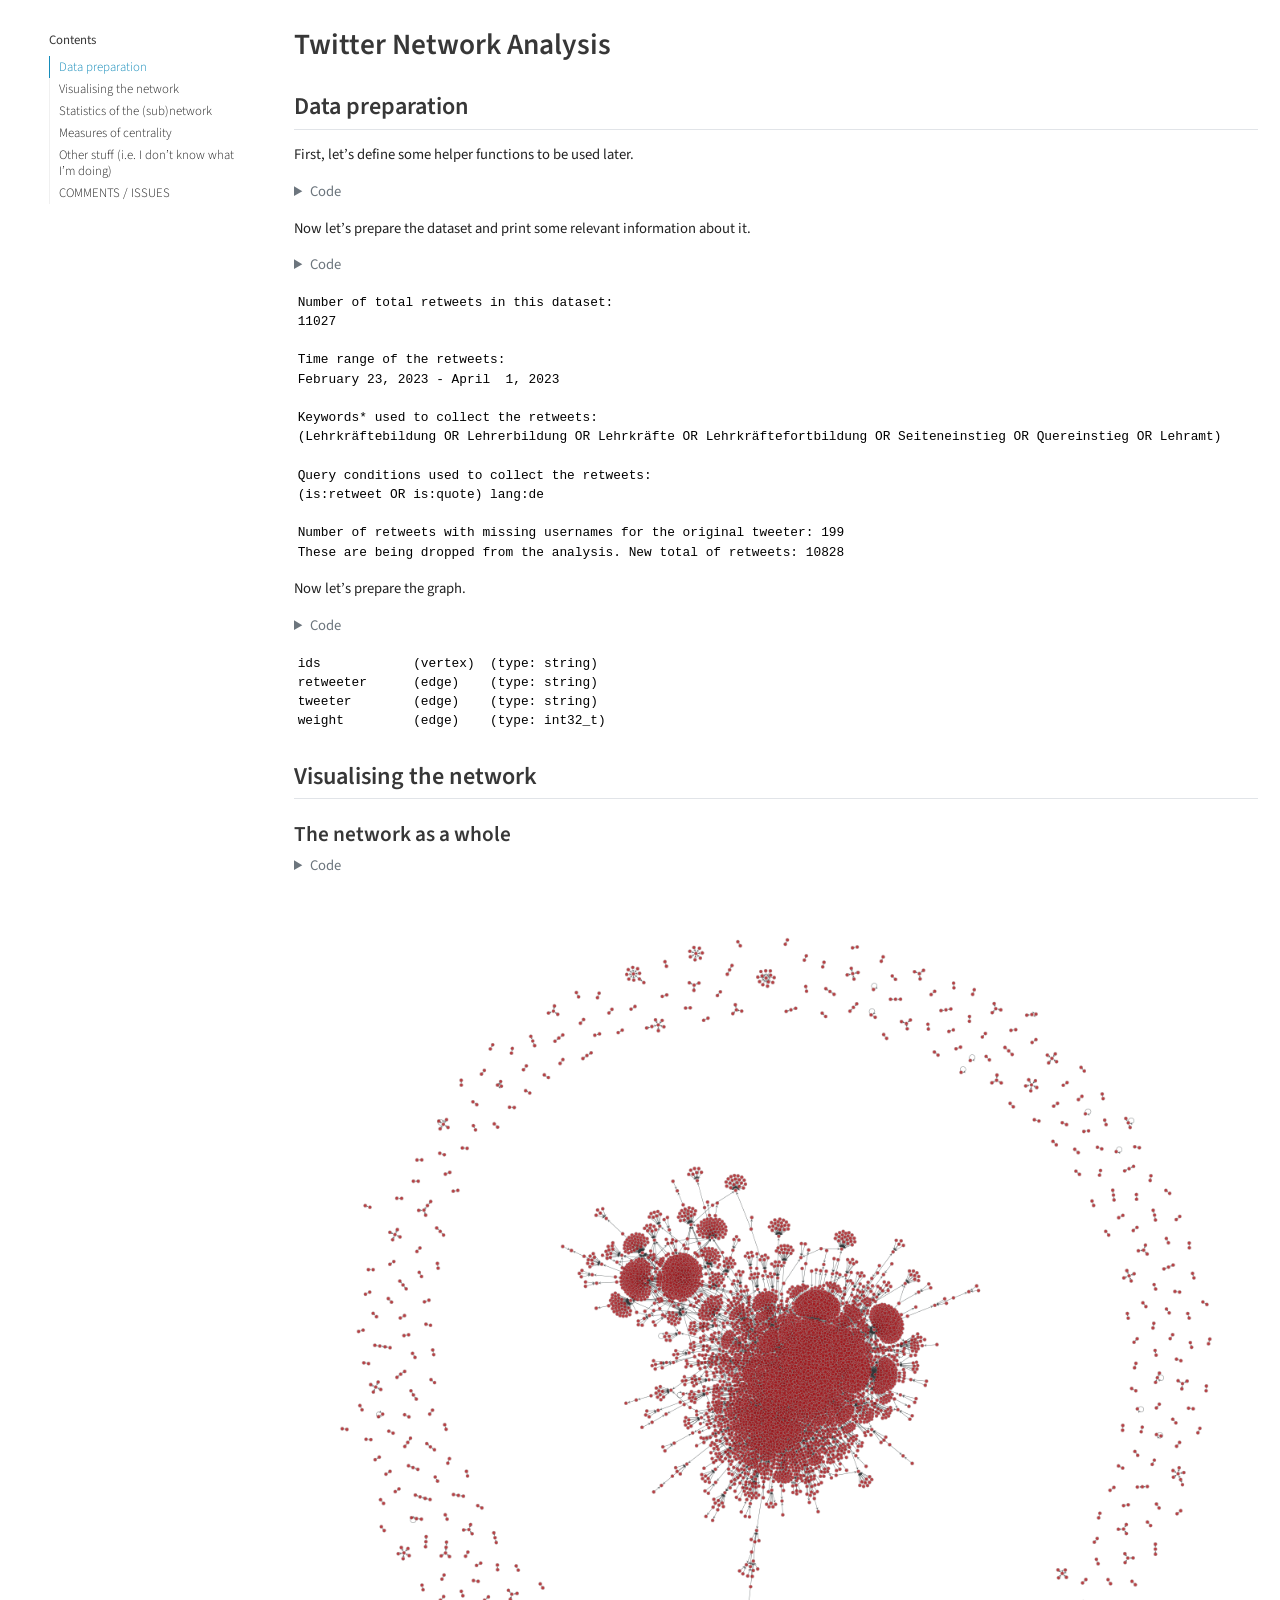
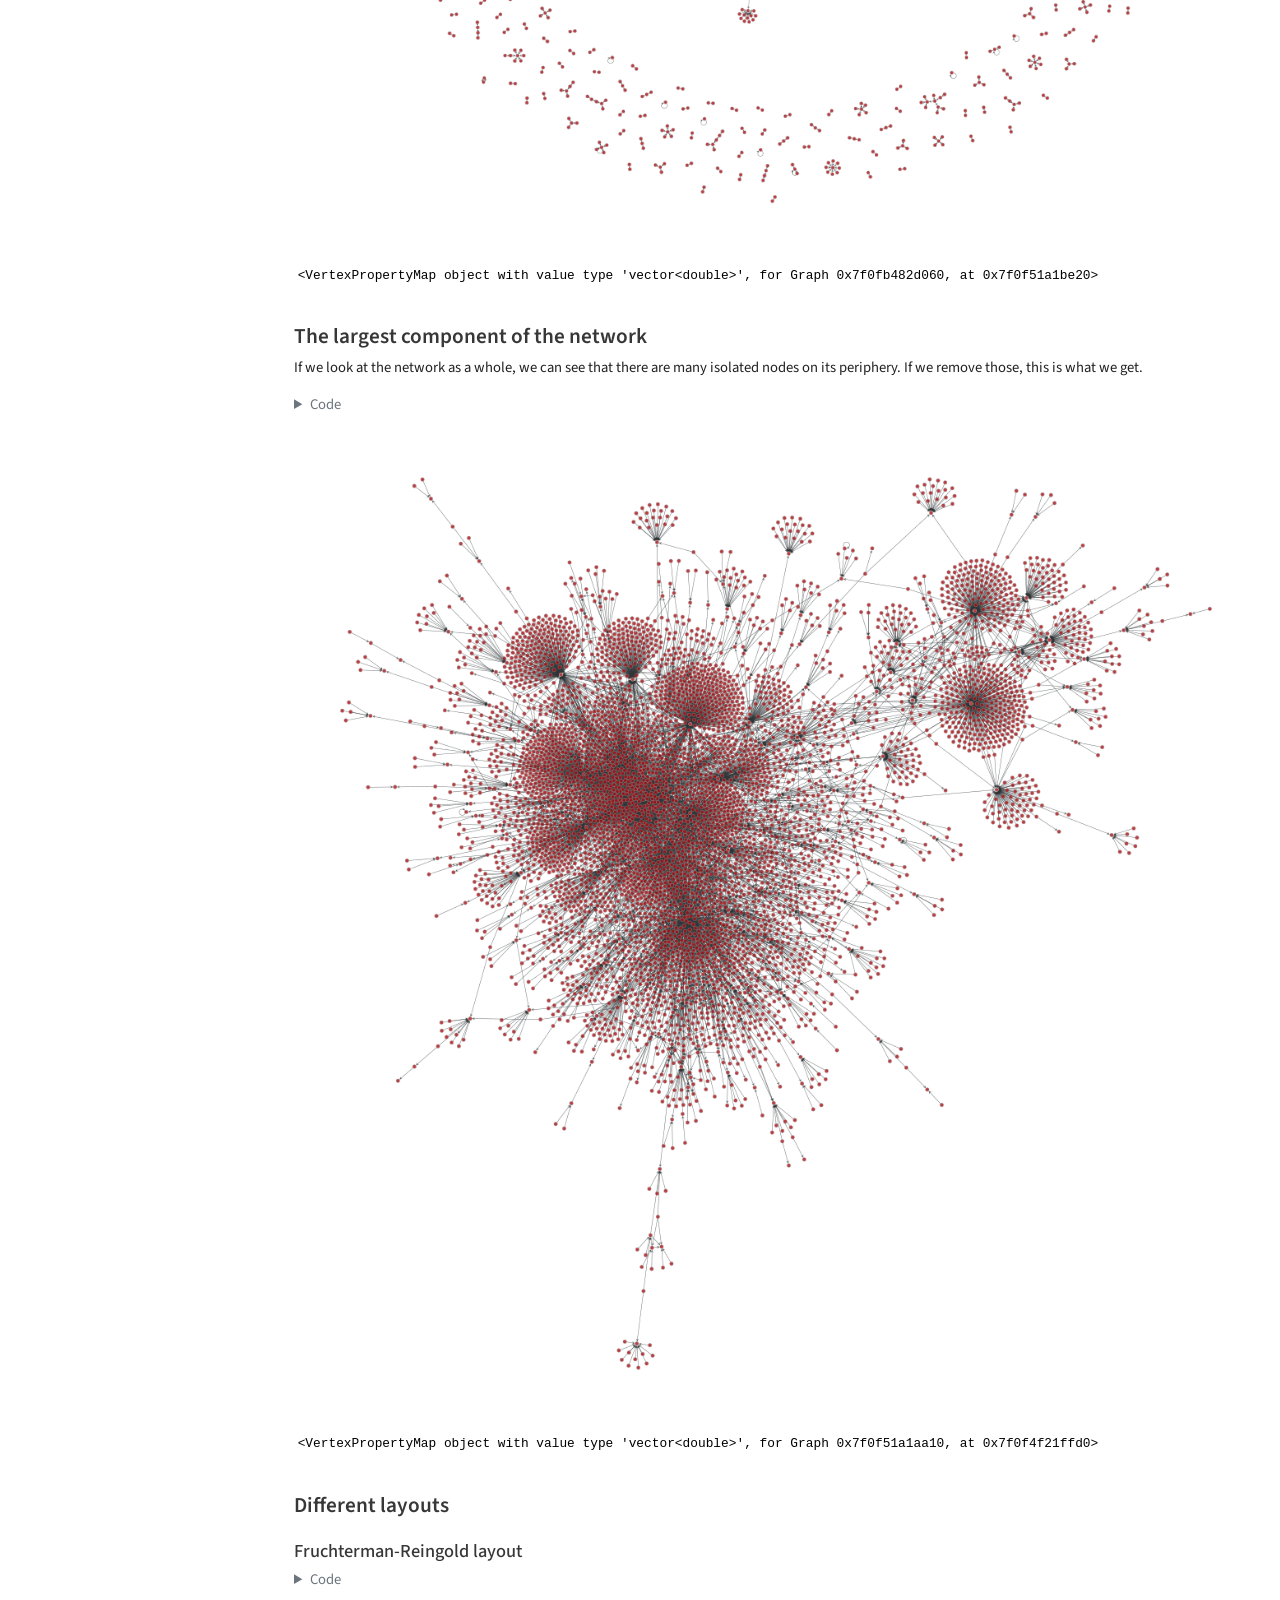
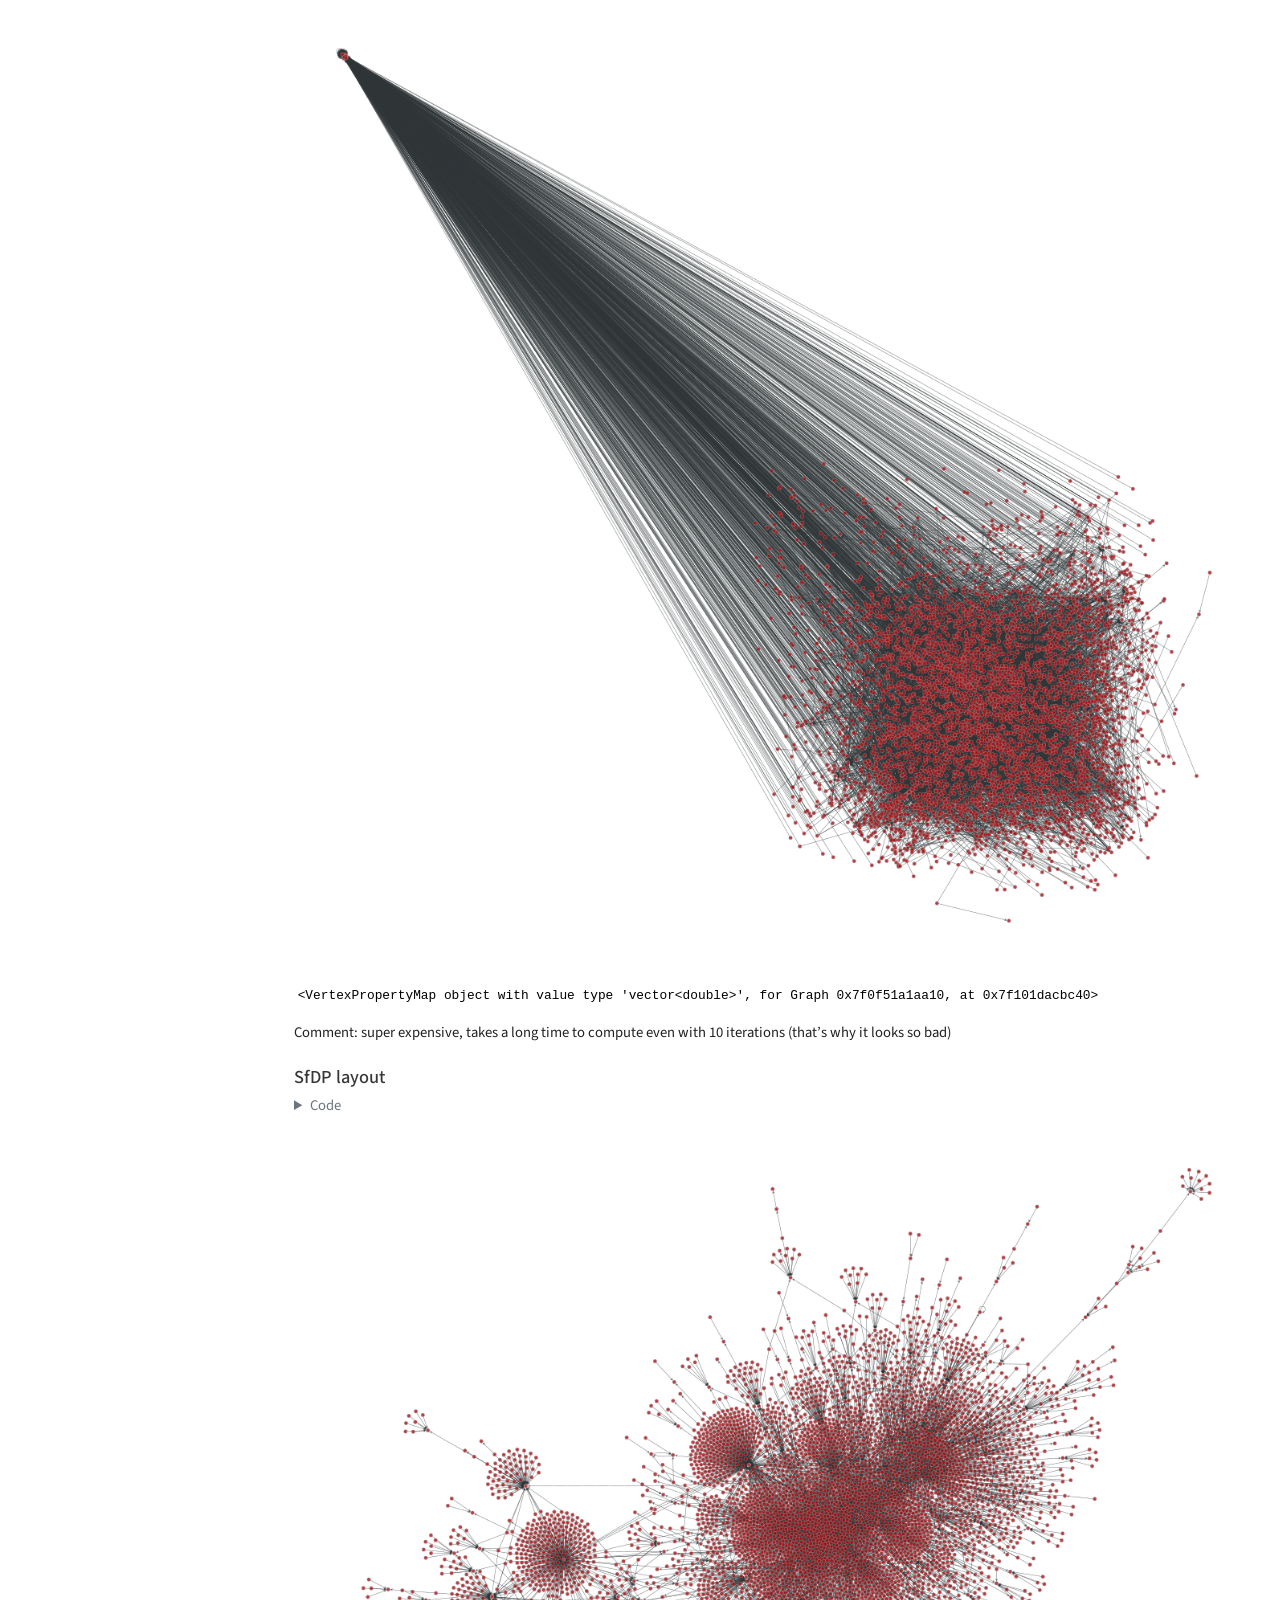
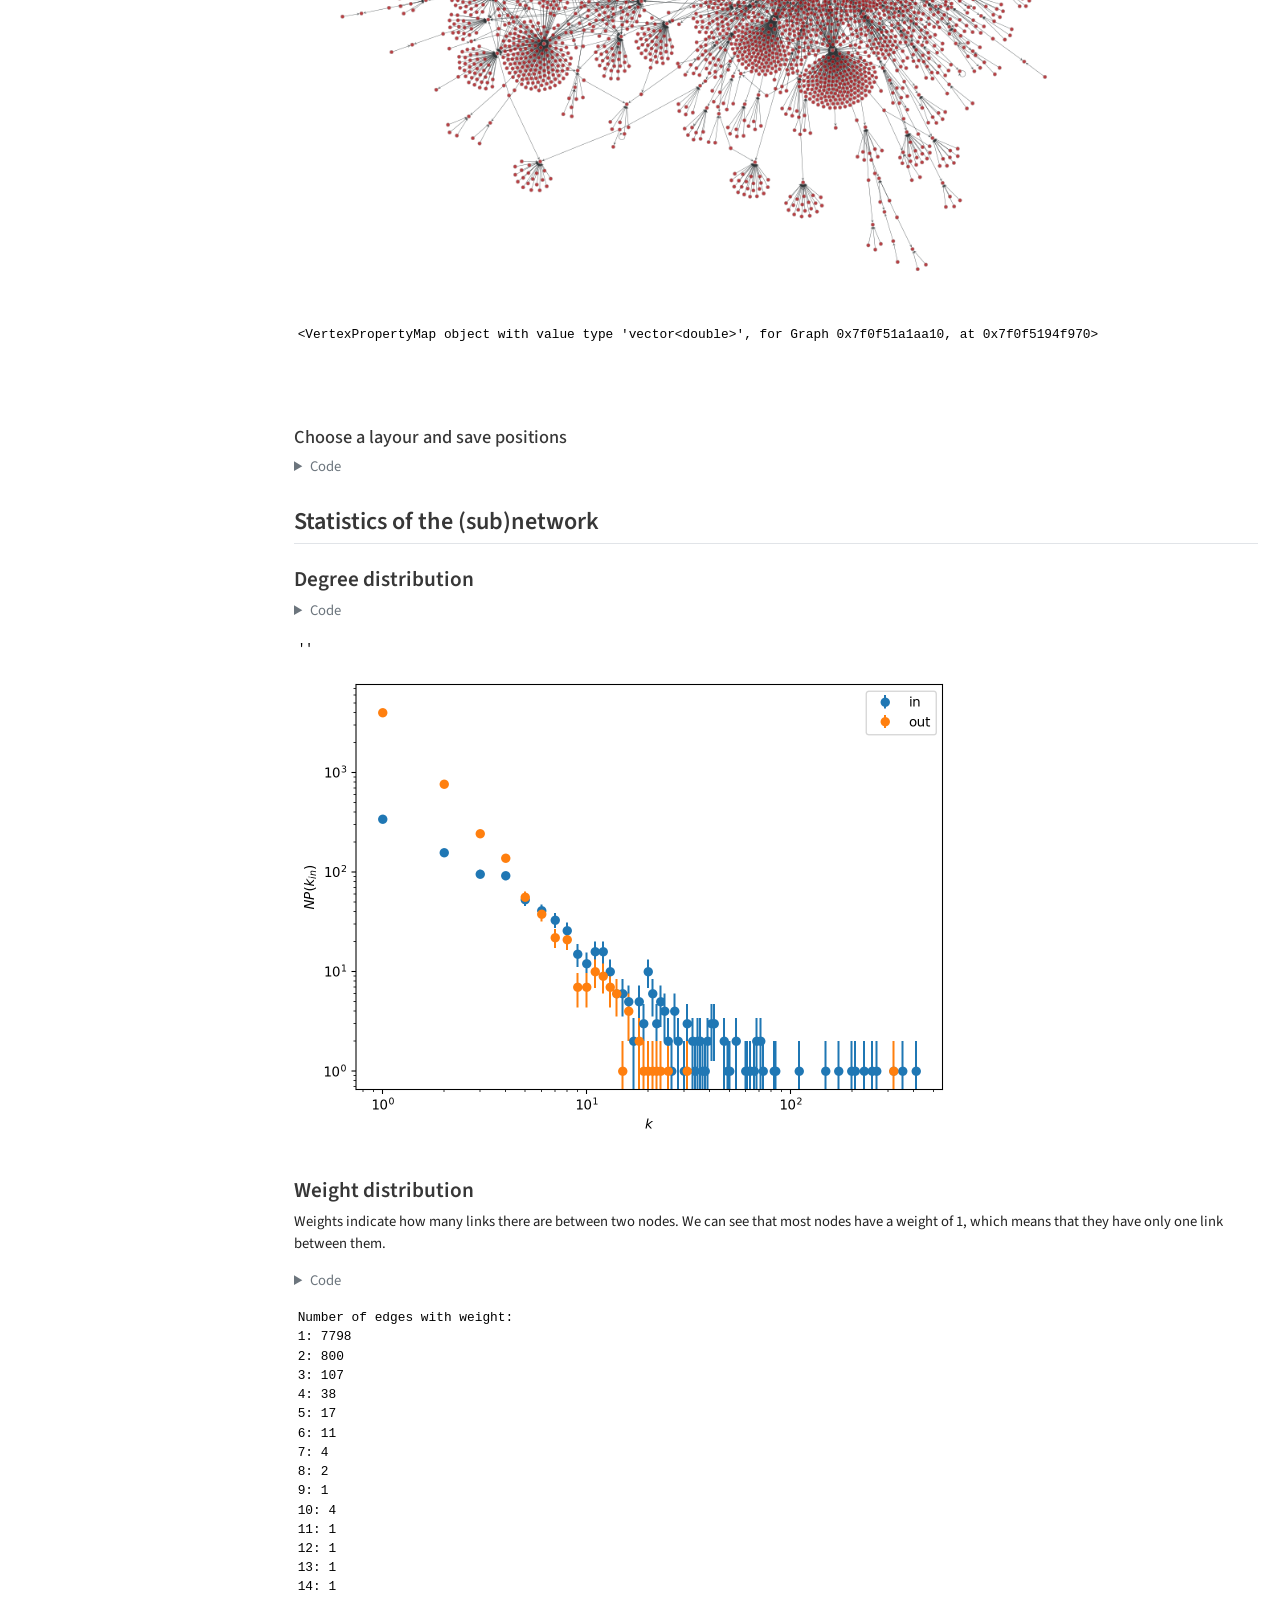
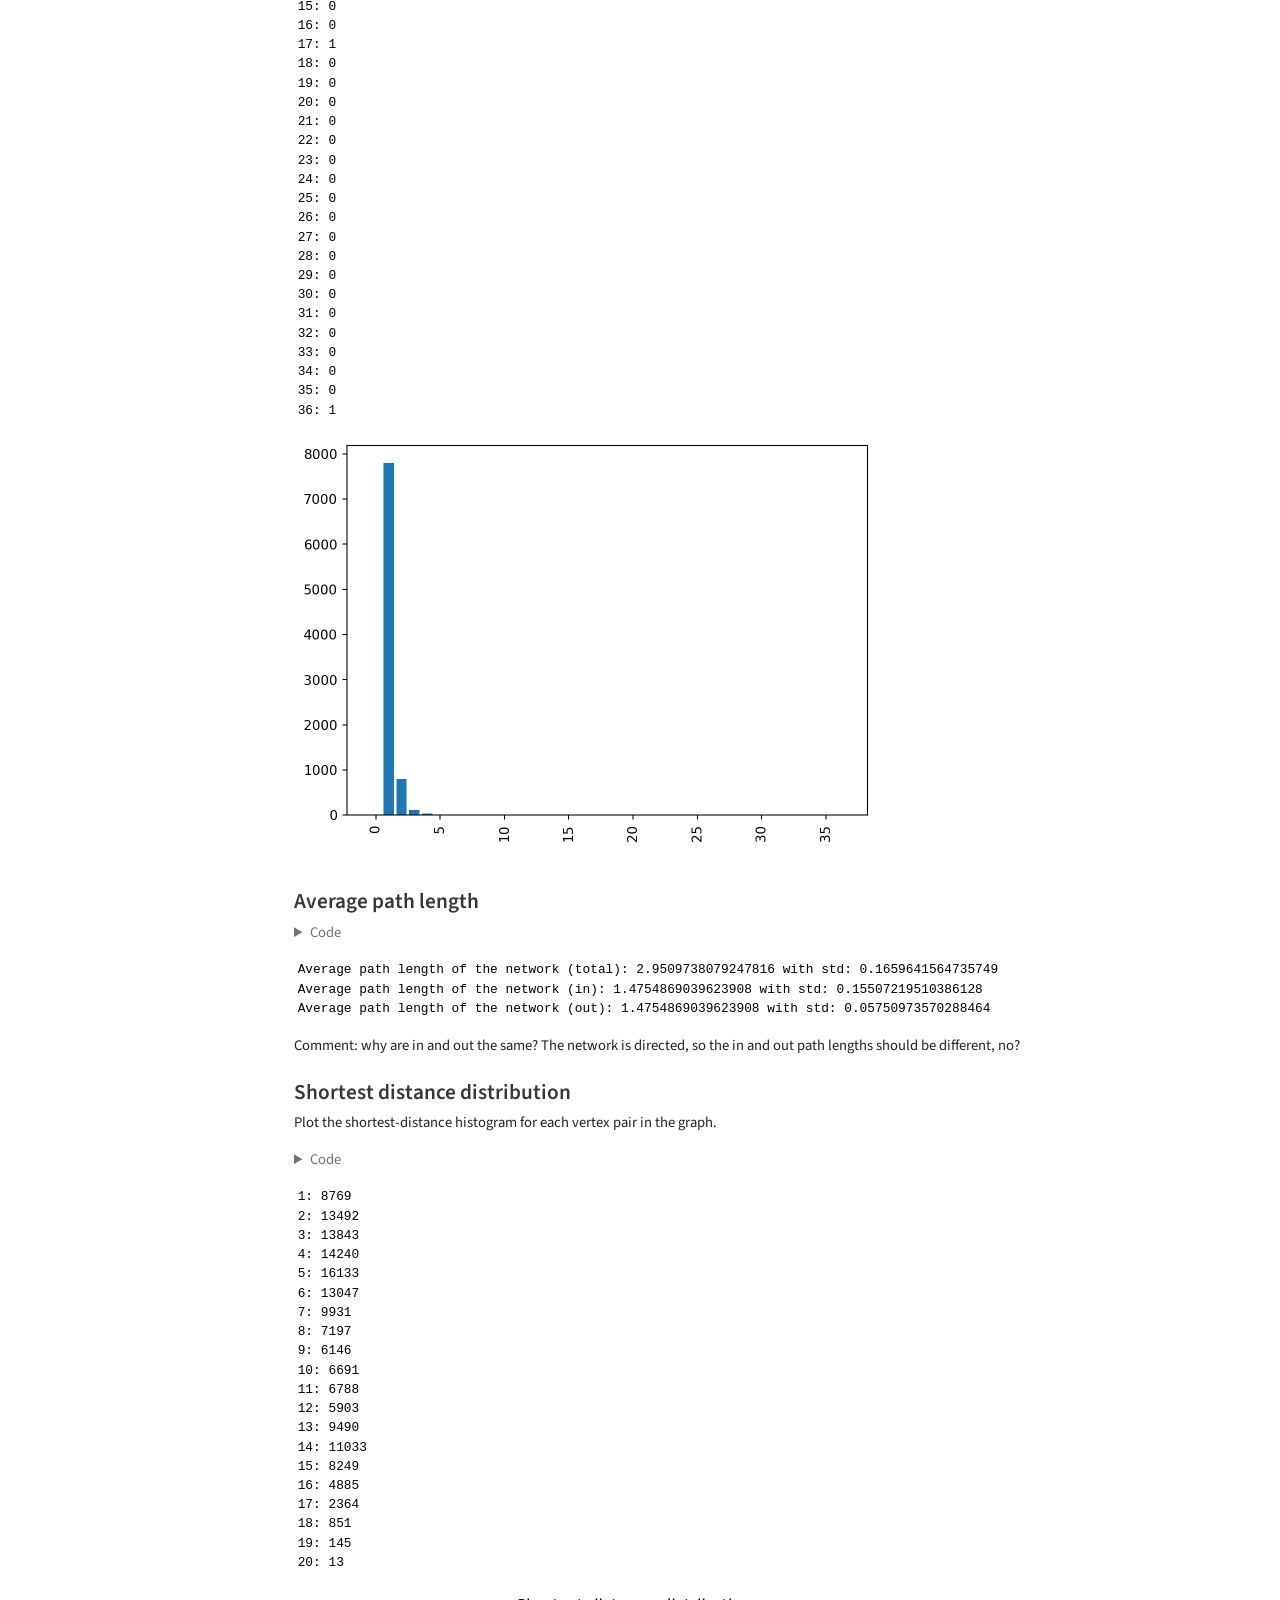
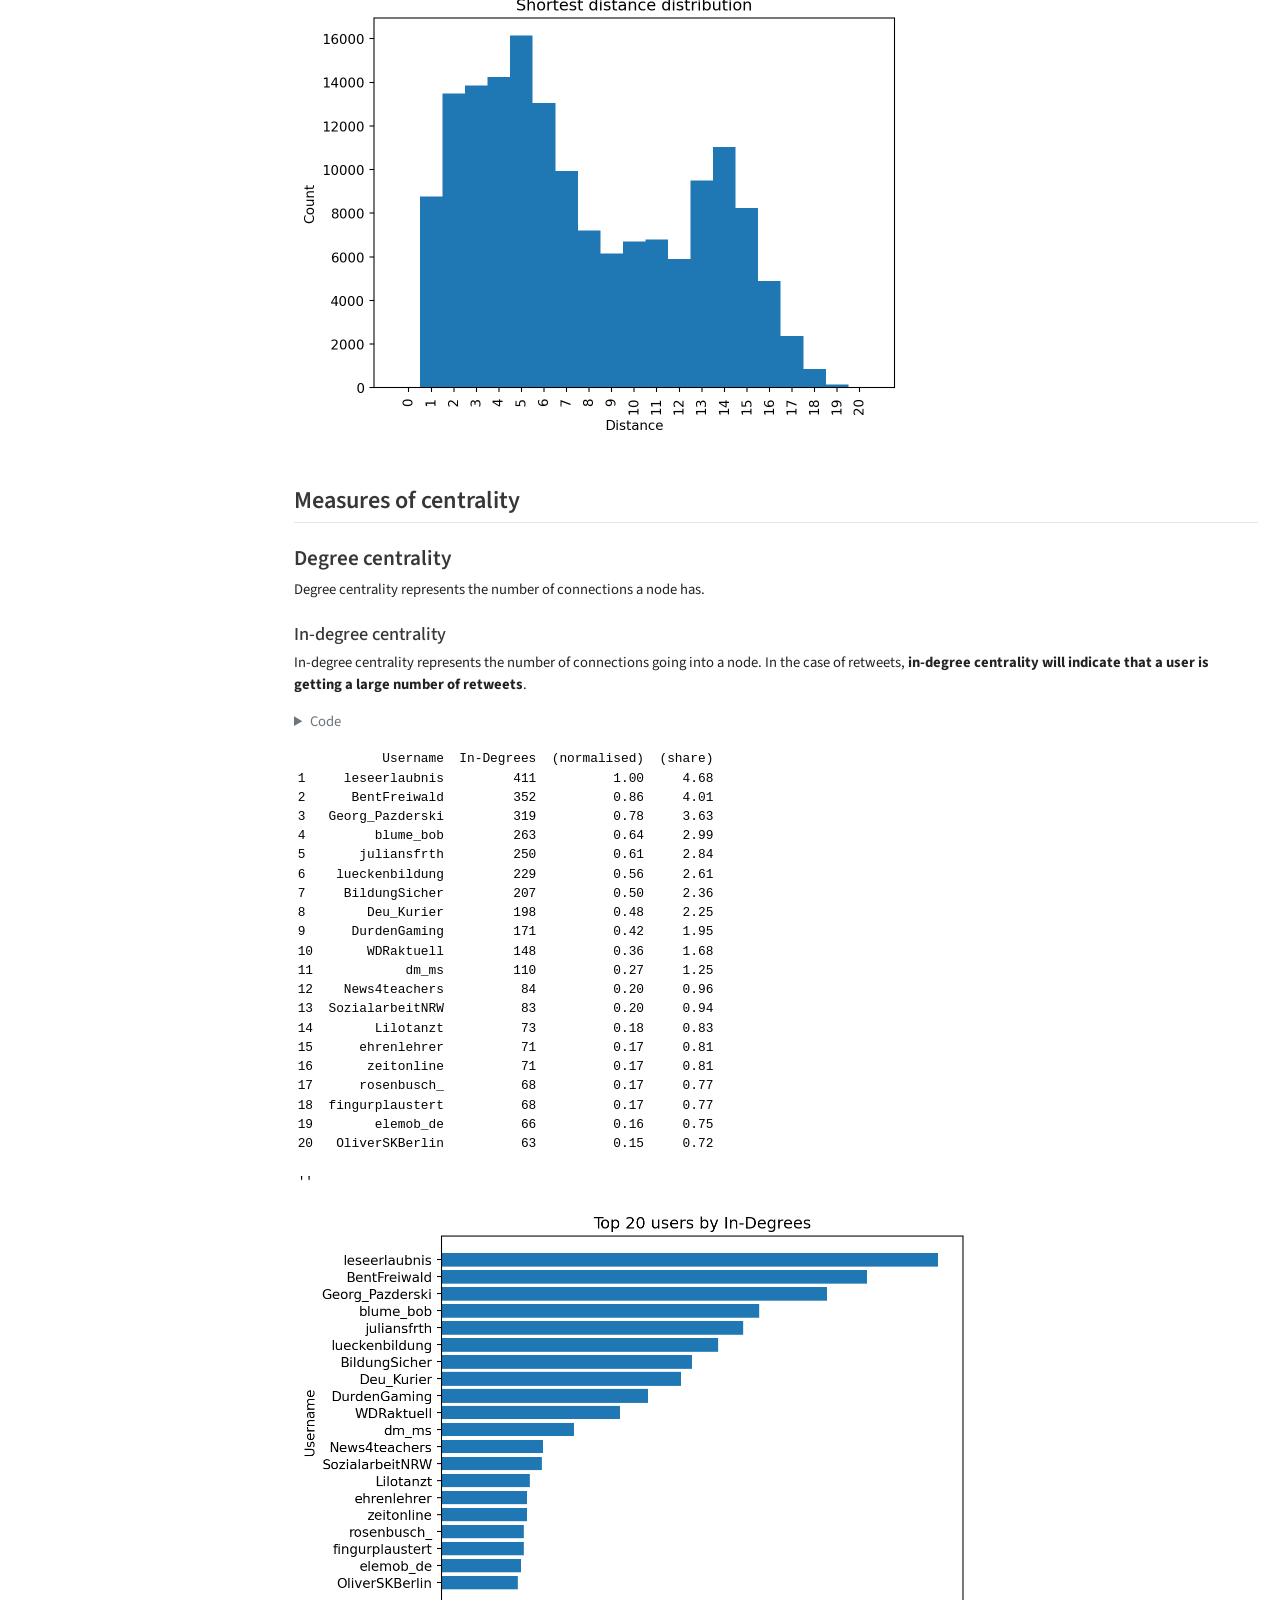
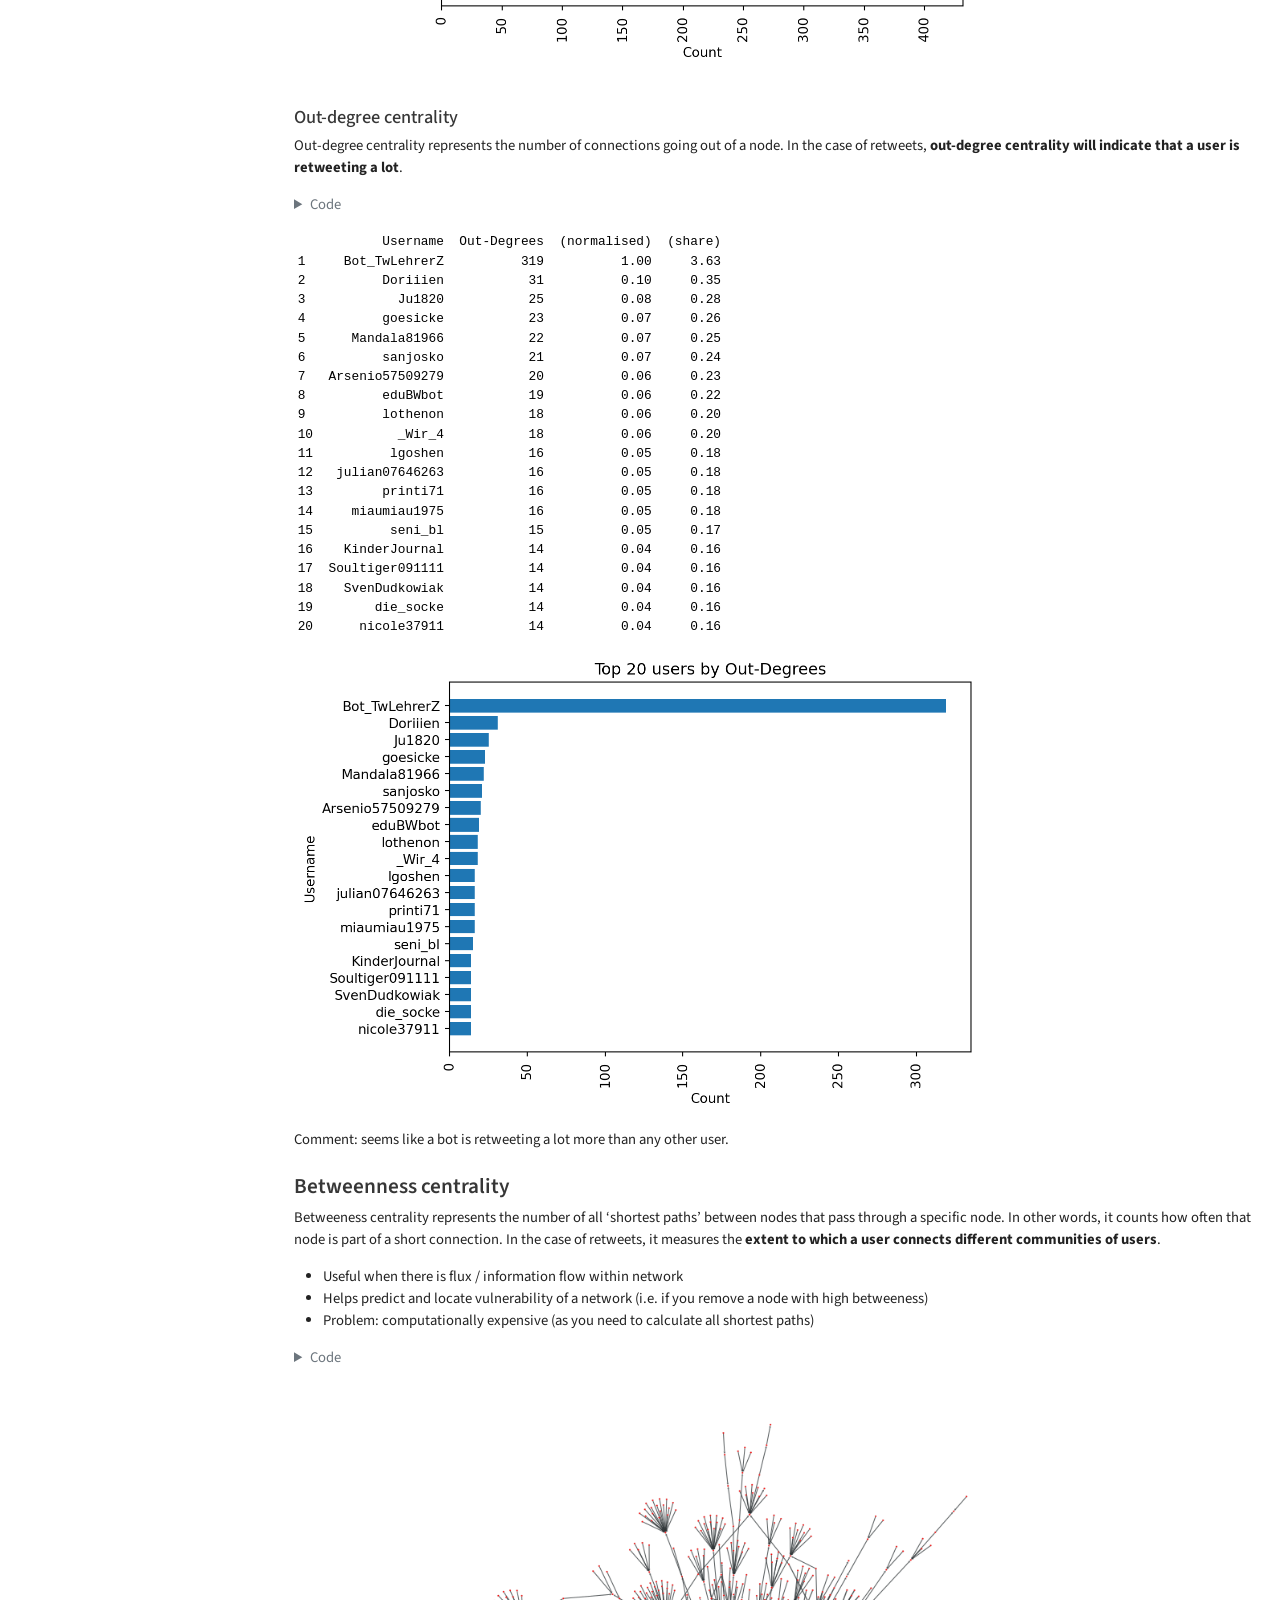
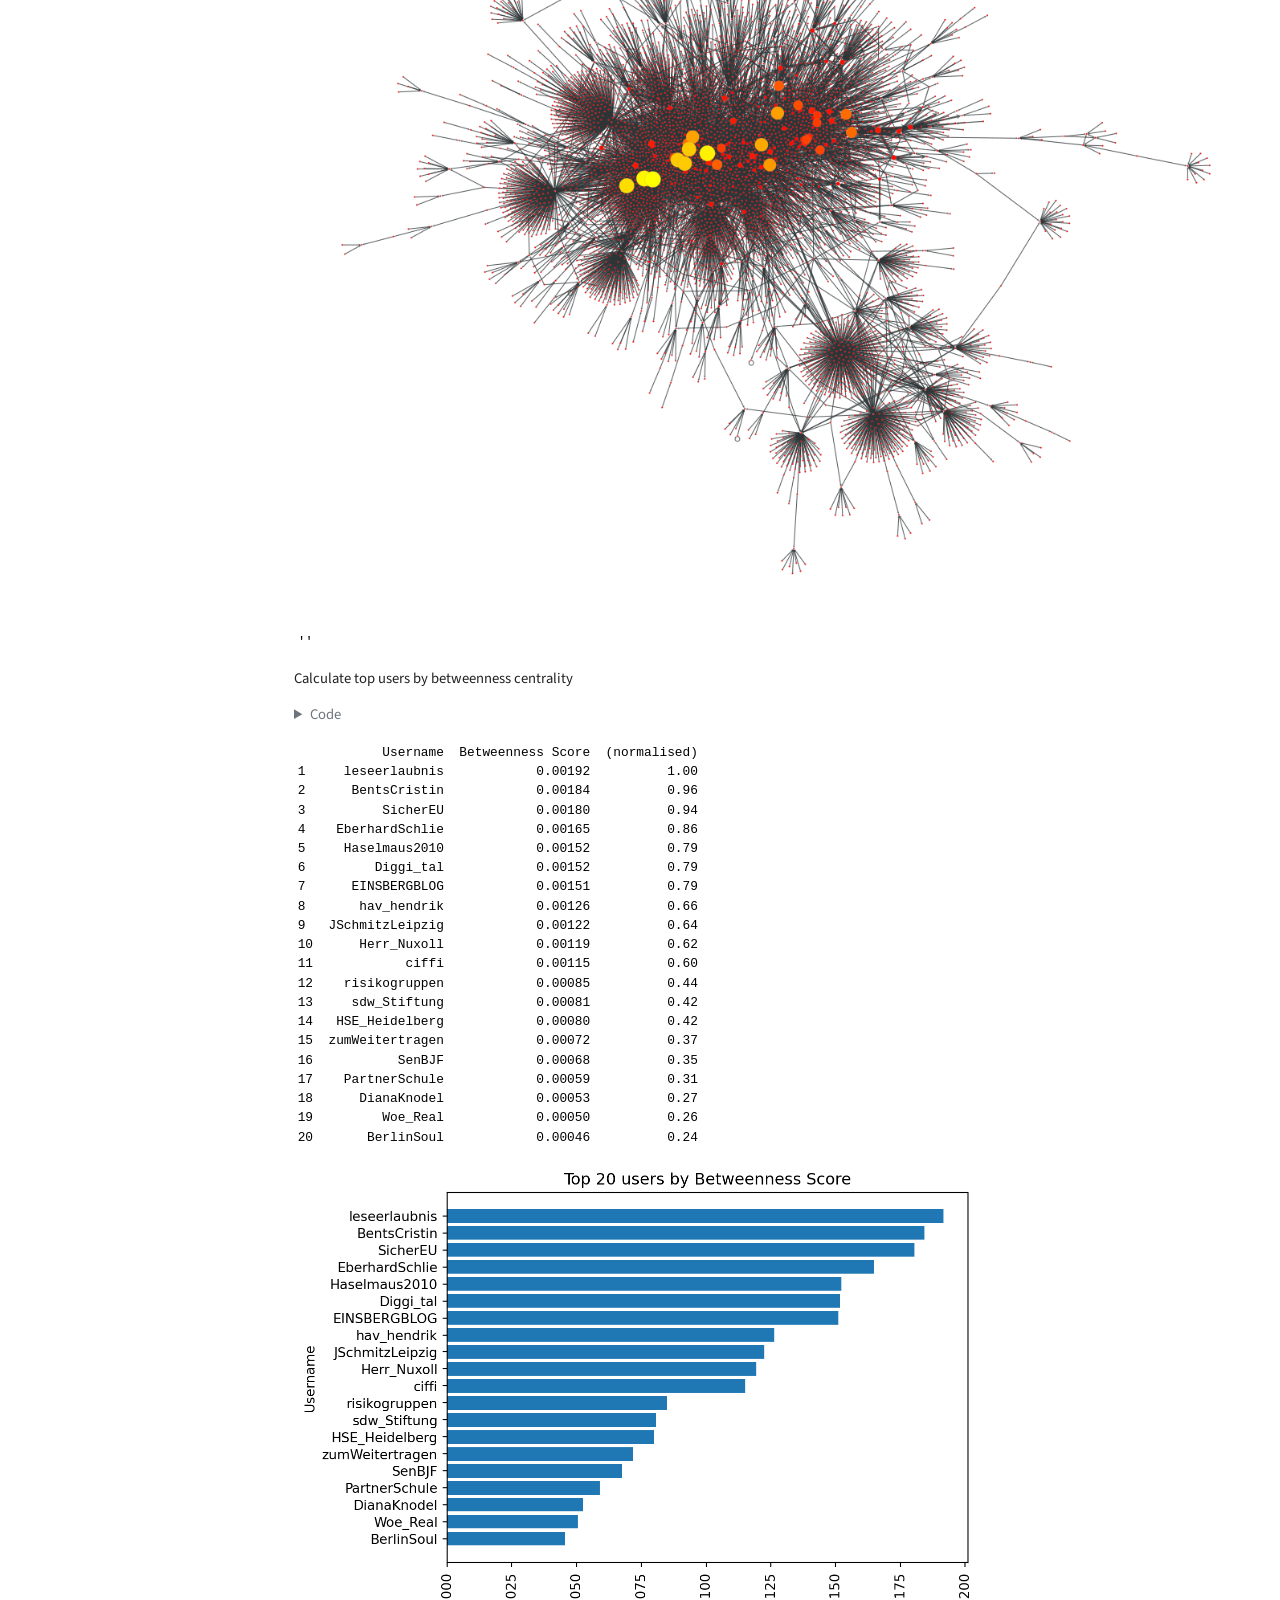
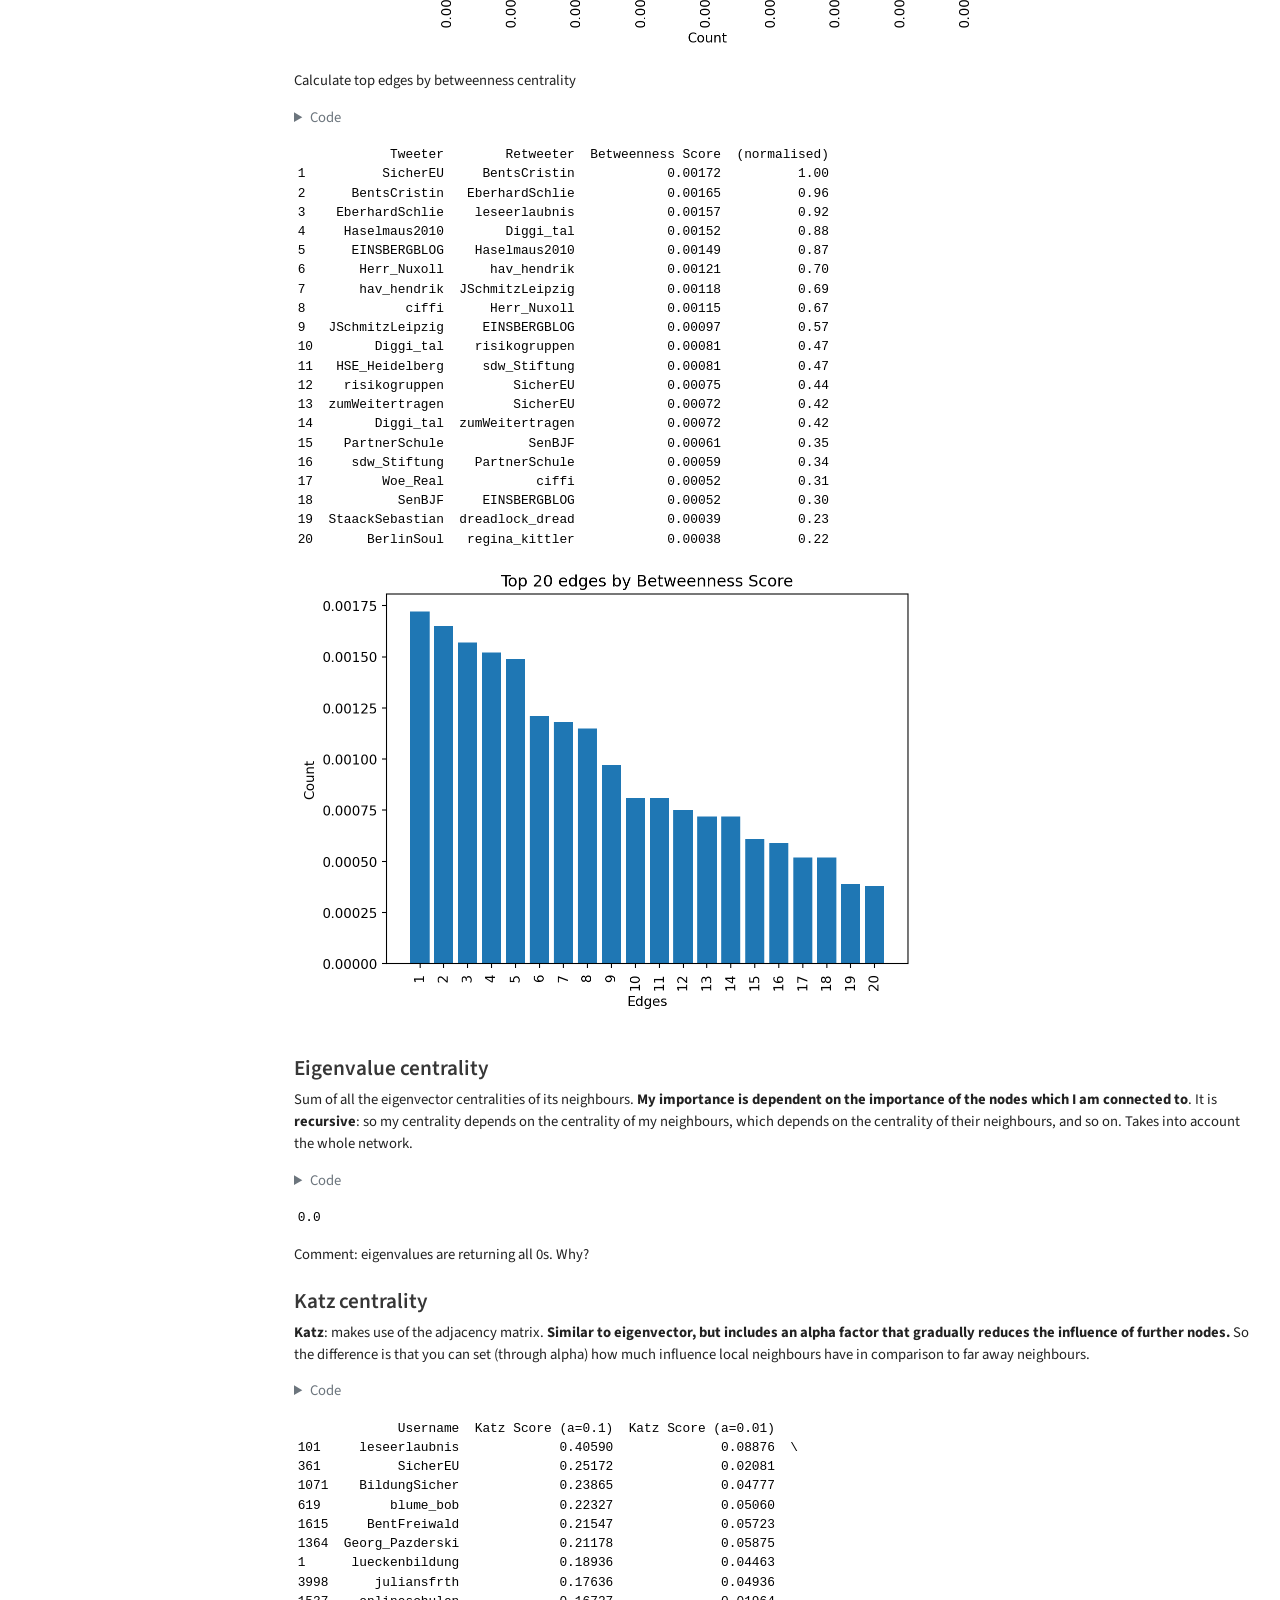
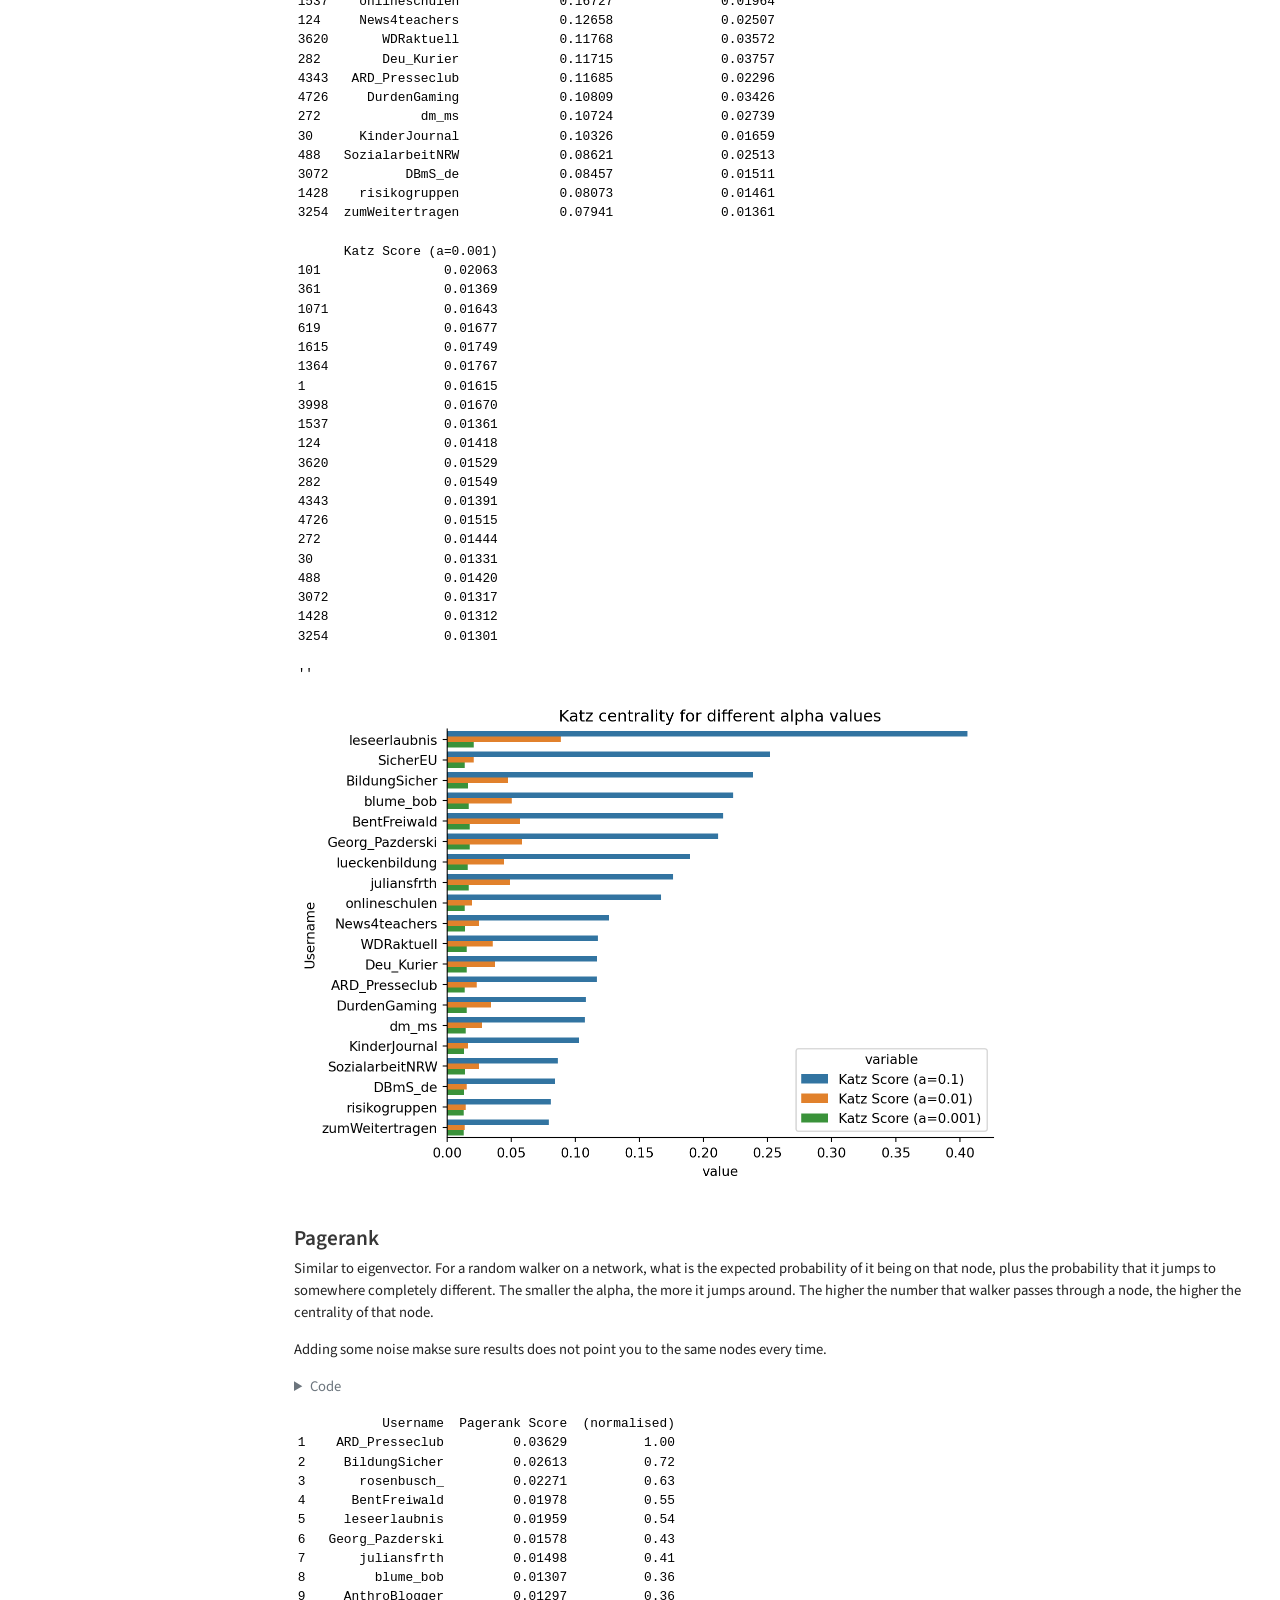
==== commit 957d1282: "✨ add descriptive analysis" ====
--- a/docs/src/analysis.html
+++ b/docs/src/analysis.html
@@ -111,15 +111,33 @@
   <ul class="collapse">
   <li><a href="#the-network-as-a-whole" id="toc-the-network-as-a-whole" class="nav-link" data-scroll-target="#the-network-as-a-whole">The network as a whole</a></li>
   <li><a href="#the-largest-component-of-the-network" id="toc-the-largest-component-of-the-network" class="nav-link" data-scroll-target="#the-largest-component-of-the-network">The largest component of the network</a></li>
+  <li><a href="#different-layouts" id="toc-different-layouts" class="nav-link" data-scroll-target="#different-layouts">Different layouts</a></li>
   </ul></li>
   <li><a href="#statistics-of-the-subnetwork" id="toc-statistics-of-the-subnetwork" class="nav-link" data-scroll-target="#statistics-of-the-subnetwork">Statistics of the (sub)network</a>
   <ul class="collapse">
   <li><a href="#degree-distribution" id="toc-degree-distribution" class="nav-link" data-scroll-target="#degree-distribution">Degree distribution</a></li>
+  <li><a href="#weight-distribution" id="toc-weight-distribution" class="nav-link" data-scroll-target="#weight-distribution">Weight distribution</a></li>
+  <li><a href="#average-path-length" id="toc-average-path-length" class="nav-link" data-scroll-target="#average-path-length">Average path length</a></li>
+  <li><a href="#shortest-distance-distribution" id="toc-shortest-distance-distribution" class="nav-link" data-scroll-target="#shortest-distance-distribution">Shortest distance distribution</a></li>
   </ul></li>
   <li><a href="#measures-of-centrality" id="toc-measures-of-centrality" class="nav-link" data-scroll-target="#measures-of-centrality">Measures of centrality</a>
   <ul class="collapse">
+  <li><a href="#degree-centrality" id="toc-degree-centrality" class="nav-link" data-scroll-target="#degree-centrality">Degree centrality</a></li>
   <li><a href="#betweenness-centrality" id="toc-betweenness-centrality" class="nav-link" data-scroll-target="#betweenness-centrality">Betweenness centrality</a></li>
+  <li><a href="#eigenvalue-centrality" id="toc-eigenvalue-centrality" class="nav-link" data-scroll-target="#eigenvalue-centrality">Eigenvalue centrality</a></li>
+  <li><a href="#katz-centrality" id="toc-katz-centrality" class="nav-link" data-scroll-target="#katz-centrality">Katz centrality</a></li>
+  <li><a href="#pagerank" id="toc-pagerank" class="nav-link" data-scroll-target="#pagerank">Pagerank</a></li>
   </ul></li>
+  <li><a href="#other-stuff-i.e.-i-dont-know-what-im-doing" id="toc-other-stuff-i.e.-i-dont-know-what-im-doing" class="nav-link" data-scroll-target="#other-stuff-i.e.-i-dont-know-what-im-doing">Other stuff (i.e.&nbsp;I don’t know what I’m doing)</a>
+  <ul class="collapse">
+  <li><a href="#local-clustering" id="toc-local-clustering" class="nav-link" data-scroll-target="#local-clustering">Local clustering</a></li>
+  <li><a href="#pseudo-diameter" id="toc-pseudo-diameter" class="nav-link" data-scroll-target="#pseudo-diameter">Pseudo-diameter</a></li>
+  <li><a href="#radial-layout" id="toc-radial-layout" class="nav-link" data-scroll-target="#radial-layout">Radial layout</a></li>
+  <li><a href="#blockmodel" id="toc-blockmodel" class="nav-link" data-scroll-target="#blockmodel">Blockmodel</a></li>
+  <li><a href="#edge-percolation" id="toc-edge-percolation" class="nav-link" data-scroll-target="#edge-percolation">Edge percolation</a></li>
+  <li><a href="#k-core-decpomposition" id="toc-k-core-decpomposition" class="nav-link" data-scroll-target="#k-core-decpomposition">K-core decpomposition</a></li>
+  </ul></li>
+  <li><a href="#comments-issues" id="toc-comments-issues" class="nav-link" data-scroll-target="#comments-issues">COMMENTS / ISSUES</a></li>
   </ul>
 </nav>
 </nav>
@@ -158,140 +176,153 @@
 <span id="cb1-3"><a href="#cb1-3" aria-hidden="true" tabindex="-1"></a></span>
 <span id="cb1-4"><a href="#cb1-4" aria-hidden="true" tabindex="-1"></a><span class="im">import</span> numpy <span class="im">as</span> np</span>
 <span id="cb1-5"><a href="#cb1-5" aria-hidden="true" tabindex="-1"></a><span class="im">import</span> pandas <span class="im">as</span> pd</span>
-<span id="cb1-6"><a href="#cb1-6" aria-hidden="true" tabindex="-1"></a></span>
-<span id="cb1-7"><a href="#cb1-7" aria-hidden="true" tabindex="-1"></a><span class="kw">def</span> extract_missing_usernames(df, username_column):</span>
-<span id="cb1-8"><a href="#cb1-8" aria-hidden="true" tabindex="-1"></a>    pattern <span class="op">=</span> <span class="vs">r"RT @([A-Za-z0-9_]+):"</span></span>
-<span id="cb1-9"><a href="#cb1-9" aria-hidden="true" tabindex="-1"></a>    usernames <span class="op">=</span> []</span>
-<span id="cb1-10"><a href="#cb1-10" aria-hidden="true" tabindex="-1"></a>    <span class="cf">for</span> index, row <span class="kw">in</span> df.iterrows():</span>
-<span id="cb1-11"><a href="#cb1-11" aria-hidden="true" tabindex="-1"></a>        match <span class="op">=</span> re.search(pattern, row[<span class="st">"retweet_text"</span>])</span>
-<span id="cb1-12"><a href="#cb1-12" aria-hidden="true" tabindex="-1"></a>        <span class="cf">if</span> match:</span>
-<span id="cb1-13"><a href="#cb1-13" aria-hidden="true" tabindex="-1"></a>            usernames.append(match.group(<span class="dv">1</span>))</span>
-<span id="cb1-14"><a href="#cb1-14" aria-hidden="true" tabindex="-1"></a>        <span class="cf">else</span>:</span>
-<span id="cb1-15"><a href="#cb1-15" aria-hidden="true" tabindex="-1"></a>            usernames.append(row[username_column])</span>
-<span id="cb1-16"><a href="#cb1-16" aria-hidden="true" tabindex="-1"></a>    df[username_column] <span class="op">=</span> usernames</span>
-<span id="cb1-17"><a href="#cb1-17" aria-hidden="true" tabindex="-1"></a></span>
-<span id="cb1-18"><a href="#cb1-18" aria-hidden="true" tabindex="-1"></a>    <span class="cf">return</span> df</span>
+<span id="cb1-6"><a href="#cb1-6" aria-hidden="true" tabindex="-1"></a><span class="im">import</span> matplotlib.pyplot <span class="im">as</span> plt</span>
+<span id="cb1-7"><a href="#cb1-7" aria-hidden="true" tabindex="-1"></a></span>
+<span id="cb1-8"><a href="#cb1-8" aria-hidden="true" tabindex="-1"></a><span class="kw">def</span> plot_bar(x, y, title<span class="op">=</span><span class="va">None</span>, xtick<span class="op">=</span><span class="va">None</span>, rotation<span class="op">=</span><span class="dv">0</span>, xlabel<span class="op">=</span><span class="va">None</span>, ylabel<span class="op">=</span><span class="va">None</span>, width<span class="op">=</span><span class="fl">0.8</span>, horizontal<span class="op">=</span><span class="va">False</span>):</span>
+<span id="cb1-9"><a href="#cb1-9" aria-hidden="true" tabindex="-1"></a>    <span class="cf">if</span> horizontal:</span>
+<span id="cb1-10"><a href="#cb1-10" aria-hidden="true" tabindex="-1"></a>        plt.barh(y<span class="op">=</span>x, width<span class="op">=</span>y, height<span class="op">=</span>width)</span>
+<span id="cb1-11"><a href="#cb1-11" aria-hidden="true" tabindex="-1"></a>        xlabel, ylabel <span class="op">=</span> ylabel, xlabel</span>
+<span id="cb1-12"><a href="#cb1-12" aria-hidden="true" tabindex="-1"></a>        plt.gca().invert_yaxis()</span>
+<span id="cb1-13"><a href="#cb1-13" aria-hidden="true" tabindex="-1"></a>    <span class="cf">else</span>:</span>
+<span id="cb1-14"><a href="#cb1-14" aria-hidden="true" tabindex="-1"></a>        plt.bar(x<span class="op">=</span>x, height<span class="op">=</span>y, width<span class="op">=</span>width)</span>
+<span id="cb1-15"><a href="#cb1-15" aria-hidden="true" tabindex="-1"></a>    plt.xticks(xtick, rotation<span class="op">=</span>rotation)</span>
+<span id="cb1-16"><a href="#cb1-16" aria-hidden="true" tabindex="-1"></a>    plt.xlabel(xlabel)</span>
+<span id="cb1-17"><a href="#cb1-17" aria-hidden="true" tabindex="-1"></a>    plt.ylabel(ylabel)</span>
+<span id="cb1-18"><a href="#cb1-18" aria-hidden="true" tabindex="-1"></a>    plt.title(title)</span>
 <span id="cb1-19"><a href="#cb1-19" aria-hidden="true" tabindex="-1"></a></span>
-<span id="cb1-20"><a href="#cb1-20" aria-hidden="true" tabindex="-1"></a></span>
-<span id="cb1-21"><a href="#cb1-21" aria-hidden="true" tabindex="-1"></a><span class="kw">def</span> get_time_range(df):</span>
-<span id="cb1-22"><a href="#cb1-22" aria-hidden="true" tabindex="-1"></a>    <span class="co">"""Get the time range of the DataFrame</span></span>
-<span id="cb1-23"><a href="#cb1-23" aria-hidden="true" tabindex="-1"></a></span>
-<span id="cb1-24"><a href="#cb1-24" aria-hidden="true" tabindex="-1"></a><span class="co">    Parameters</span></span>
-<span id="cb1-25"><a href="#cb1-25" aria-hidden="true" tabindex="-1"></a><span class="co">    ----------</span></span>
-<span id="cb1-26"><a href="#cb1-26" aria-hidden="true" tabindex="-1"></a><span class="co">    df : pandas.DataFrame</span></span>
-<span id="cb1-27"><a href="#cb1-27" aria-hidden="true" tabindex="-1"></a><span class="co">        DataFrame to be queried</span></span>
-<span id="cb1-28"><a href="#cb1-28" aria-hidden="true" tabindex="-1"></a><span class="co">    date_lang : str, optional</span></span>
-<span id="cb1-29"><a href="#cb1-29" aria-hidden="true" tabindex="-1"></a><span class="co">        Language of the date, by default "de_DE"</span></span>
+<span id="cb1-20"><a href="#cb1-20" aria-hidden="true" tabindex="-1"></a><span class="kw">def</span> extract_missing_usernames(df, username_column):</span>
+<span id="cb1-21"><a href="#cb1-21" aria-hidden="true" tabindex="-1"></a>    pattern <span class="op">=</span> <span class="vs">r"RT @([A-Za-z0-9_]+):"</span></span>
+<span id="cb1-22"><a href="#cb1-22" aria-hidden="true" tabindex="-1"></a>    usernames <span class="op">=</span> []</span>
+<span id="cb1-23"><a href="#cb1-23" aria-hidden="true" tabindex="-1"></a>    <span class="cf">for</span> index, row <span class="kw">in</span> df.iterrows():</span>
+<span id="cb1-24"><a href="#cb1-24" aria-hidden="true" tabindex="-1"></a>        match <span class="op">=</span> re.search(pattern, row[<span class="st">"retweet_text"</span>])</span>
+<span id="cb1-25"><a href="#cb1-25" aria-hidden="true" tabindex="-1"></a>        <span class="cf">if</span> match:</span>
+<span id="cb1-26"><a href="#cb1-26" aria-hidden="true" tabindex="-1"></a>            usernames.append(match.group(<span class="dv">1</span>))</span>
+<span id="cb1-27"><a href="#cb1-27" aria-hidden="true" tabindex="-1"></a>        <span class="cf">else</span>:</span>
+<span id="cb1-28"><a href="#cb1-28" aria-hidden="true" tabindex="-1"></a>            usernames.append(row[username_column])</span>
+<span id="cb1-29"><a href="#cb1-29" aria-hidden="true" tabindex="-1"></a>    df[username_column] <span class="op">=</span> usernames</span>
 <span id="cb1-30"><a href="#cb1-30" aria-hidden="true" tabindex="-1"></a></span>
-<span id="cb1-31"><a href="#cb1-31" aria-hidden="true" tabindex="-1"></a><span class="co">    Returns</span></span>
-<span id="cb1-32"><a href="#cb1-32" aria-hidden="true" tabindex="-1"></a><span class="co">    -------</span></span>
-<span id="cb1-33"><a href="#cb1-33" aria-hidden="true" tabindex="-1"></a><span class="co">    str</span></span>
-<span id="cb1-34"><a href="#cb1-34" aria-hidden="true" tabindex="-1"></a><span class="co">        Start date of the DataFrame</span></span>
-<span id="cb1-35"><a href="#cb1-35" aria-hidden="true" tabindex="-1"></a><span class="co">    str</span></span>
-<span id="cb1-36"><a href="#cb1-36" aria-hidden="true" tabindex="-1"></a><span class="co">        End date of the DataFrame</span></span>
-<span id="cb1-37"><a href="#cb1-37" aria-hidden="true" tabindex="-1"></a><span class="co">    """</span></span>
-<span id="cb1-38"><a href="#cb1-38" aria-hidden="true" tabindex="-1"></a>    df.retweet_created_at <span class="op">=</span> df.retweet_created_at.astype(<span class="st">"datetime64[ns, UTC]"</span>)</span>
-<span id="cb1-39"><a href="#cb1-39" aria-hidden="true" tabindex="-1"></a>    start_date <span class="op">=</span> df.retweet_created_at.<span class="bu">min</span>().strftime(<span class="st">"%B </span><span class="sc">%e</span><span class="st">, %Y"</span>)</span>
-<span id="cb1-40"><a href="#cb1-40" aria-hidden="true" tabindex="-1"></a>    end_date <span class="op">=</span> df.retweet_created_at.<span class="bu">max</span>().strftime(<span class="st">"%B </span><span class="sc">%e</span><span class="st">, %Y"</span>)</span>
-<span id="cb1-41"><a href="#cb1-41" aria-hidden="true" tabindex="-1"></a></span>
-<span id="cb1-42"><a href="#cb1-42" aria-hidden="true" tabindex="-1"></a>    <span class="cf">return</span> start_date, end_date</span>
+<span id="cb1-31"><a href="#cb1-31" aria-hidden="true" tabindex="-1"></a>    <span class="cf">return</span> df</span>
+<span id="cb1-32"><a href="#cb1-32" aria-hidden="true" tabindex="-1"></a></span>
+<span id="cb1-33"><a href="#cb1-33" aria-hidden="true" tabindex="-1"></a></span>
+<span id="cb1-34"><a href="#cb1-34" aria-hidden="true" tabindex="-1"></a><span class="kw">def</span> get_time_range(df):</span>
+<span id="cb1-35"><a href="#cb1-35" aria-hidden="true" tabindex="-1"></a>    <span class="co">"""Get the time range of the DataFrame</span></span>
+<span id="cb1-36"><a href="#cb1-36" aria-hidden="true" tabindex="-1"></a></span>
+<span id="cb1-37"><a href="#cb1-37" aria-hidden="true" tabindex="-1"></a><span class="co">    Parameters</span></span>
+<span id="cb1-38"><a href="#cb1-38" aria-hidden="true" tabindex="-1"></a><span class="co">    ----------</span></span>
+<span id="cb1-39"><a href="#cb1-39" aria-hidden="true" tabindex="-1"></a><span class="co">    df : pandas.DataFrame</span></span>
+<span id="cb1-40"><a href="#cb1-40" aria-hidden="true" tabindex="-1"></a><span class="co">        DataFrame to be queried</span></span>
+<span id="cb1-41"><a href="#cb1-41" aria-hidden="true" tabindex="-1"></a><span class="co">    date_lang : str, optional</span></span>
+<span id="cb1-42"><a href="#cb1-42" aria-hidden="true" tabindex="-1"></a><span class="co">        Language of the date, by default "de_DE"</span></span>
 <span id="cb1-43"><a href="#cb1-43" aria-hidden="true" tabindex="-1"></a></span>
-<span id="cb1-44"><a href="#cb1-44" aria-hidden="true" tabindex="-1"></a></span>
-<span id="cb1-45"><a href="#cb1-45" aria-hidden="true" tabindex="-1"></a><span class="kw">def</span> get_largest_values(df, col_name, n):</span>
-<span id="cb1-46"><a href="#cb1-46" aria-hidden="true" tabindex="-1"></a>    <span class="co">"""Get the n largest values of a column in a DataFrame</span></span>
-<span id="cb1-47"><a href="#cb1-47" aria-hidden="true" tabindex="-1"></a></span>
-<span id="cb1-48"><a href="#cb1-48" aria-hidden="true" tabindex="-1"></a><span class="co">    Parameters</span></span>
-<span id="cb1-49"><a href="#cb1-49" aria-hidden="true" tabindex="-1"></a><span class="co">    ----------</span></span>
-<span id="cb1-50"><a href="#cb1-50" aria-hidden="true" tabindex="-1"></a><span class="co">    df : pandas.DataFrame</span></span>
-<span id="cb1-51"><a href="#cb1-51" aria-hidden="true" tabindex="-1"></a><span class="co">        DataFrame to be queried</span></span>
-<span id="cb1-52"><a href="#cb1-52" aria-hidden="true" tabindex="-1"></a><span class="co">    col_name : str</span></span>
-<span id="cb1-53"><a href="#cb1-53" aria-hidden="true" tabindex="-1"></a><span class="co">        Name of the column to be queried</span></span>
-<span id="cb1-54"><a href="#cb1-54" aria-hidden="true" tabindex="-1"></a><span class="co">    n : int</span></span>
-<span id="cb1-55"><a href="#cb1-55" aria-hidden="true" tabindex="-1"></a><span class="co">        Number of largest values to be returned (i.e. number of rows)</span></span>
+<span id="cb1-44"><a href="#cb1-44" aria-hidden="true" tabindex="-1"></a><span class="co">    Returns</span></span>
+<span id="cb1-45"><a href="#cb1-45" aria-hidden="true" tabindex="-1"></a><span class="co">    -------</span></span>
+<span id="cb1-46"><a href="#cb1-46" aria-hidden="true" tabindex="-1"></a><span class="co">    str</span></span>
+<span id="cb1-47"><a href="#cb1-47" aria-hidden="true" tabindex="-1"></a><span class="co">        Start date of the DataFrame</span></span>
+<span id="cb1-48"><a href="#cb1-48" aria-hidden="true" tabindex="-1"></a><span class="co">    str</span></span>
+<span id="cb1-49"><a href="#cb1-49" aria-hidden="true" tabindex="-1"></a><span class="co">        End date of the DataFrame</span></span>
+<span id="cb1-50"><a href="#cb1-50" aria-hidden="true" tabindex="-1"></a><span class="co">    """</span></span>
+<span id="cb1-51"><a href="#cb1-51" aria-hidden="true" tabindex="-1"></a>    df.retweet_created_at <span class="op">=</span> df.retweet_created_at.astype(<span class="st">"datetime64[ns, UTC]"</span>)</span>
+<span id="cb1-52"><a href="#cb1-52" aria-hidden="true" tabindex="-1"></a>    start_date <span class="op">=</span> df.retweet_created_at.<span class="bu">min</span>().strftime(<span class="st">"%B </span><span class="sc">%e</span><span class="st">, %Y"</span>)</span>
+<span id="cb1-53"><a href="#cb1-53" aria-hidden="true" tabindex="-1"></a>    end_date <span class="op">=</span> df.retweet_created_at.<span class="bu">max</span>().strftime(<span class="st">"%B </span><span class="sc">%e</span><span class="st">, %Y"</span>)</span>
+<span id="cb1-54"><a href="#cb1-54" aria-hidden="true" tabindex="-1"></a></span>
+<span id="cb1-55"><a href="#cb1-55" aria-hidden="true" tabindex="-1"></a>    <span class="cf">return</span> start_date, end_date</span>
 <span id="cb1-56"><a href="#cb1-56" aria-hidden="true" tabindex="-1"></a></span>
-<span id="cb1-57"><a href="#cb1-57" aria-hidden="true" tabindex="-1"></a><span class="co">    Returns</span></span>
-<span id="cb1-58"><a href="#cb1-58" aria-hidden="true" tabindex="-1"></a><span class="co">    -------</span></span>
-<span id="cb1-59"><a href="#cb1-59" aria-hidden="true" tabindex="-1"></a><span class="co">    pandas.DataFrame</span></span>
-<span id="cb1-60"><a href="#cb1-60" aria-hidden="true" tabindex="-1"></a><span class="co">        DataFrame with the n largest values of the column</span></span>
-<span id="cb1-61"><a href="#cb1-61" aria-hidden="true" tabindex="-1"></a><span class="co">    """</span></span>
-<span id="cb1-62"><a href="#cb1-62" aria-hidden="true" tabindex="-1"></a>    top <span class="op">=</span> df.sort_values(col_name, ascending<span class="op">=</span><span class="va">False</span>).head(n)</span>
-<span id="cb1-63"><a href="#cb1-63" aria-hidden="true" tabindex="-1"></a></span>
-<span id="cb1-64"><a href="#cb1-64" aria-hidden="true" tabindex="-1"></a>    <span class="co"># put col_name as first column</span></span>
-<span id="cb1-65"><a href="#cb1-65" aria-hidden="true" tabindex="-1"></a>    cols <span class="op">=</span> top.columns.tolist()</span>
-<span id="cb1-66"><a href="#cb1-66" aria-hidden="true" tabindex="-1"></a>    cols <span class="op">=</span> cols[<span class="op">-</span><span class="dv">1</span>:] <span class="op">+</span> cols[:<span class="op">-</span><span class="dv">1</span>]</span>
-<span id="cb1-67"><a href="#cb1-67" aria-hidden="true" tabindex="-1"></a>    top <span class="op">=</span> top[cols]</span>
-<span id="cb1-68"><a href="#cb1-68" aria-hidden="true" tabindex="-1"></a></span>
-<span id="cb1-69"><a href="#cb1-69" aria-hidden="true" tabindex="-1"></a>    <span class="cf">return</span> top</span>
-<span id="cb1-70"><a href="#cb1-70" aria-hidden="true" tabindex="-1"></a></span>
-<span id="cb1-71"><a href="#cb1-71" aria-hidden="true" tabindex="-1"></a></span>
-<span id="cb1-72"><a href="#cb1-72" aria-hidden="true" tabindex="-1"></a><span class="kw">def</span> get_top_users(df, df_authors, column_name, n):</span>
-<span id="cb1-73"><a href="#cb1-73" aria-hidden="true" tabindex="-1"></a>    <span class="co">"""Get the top n users with their profiles based on a column in a DataFrame</span></span>
-<span id="cb1-74"><a href="#cb1-74" aria-hidden="true" tabindex="-1"></a><span class="co">    Values of the column are standardized so that the largest value is 1.0</span></span>
-<span id="cb1-75"><a href="#cb1-75" aria-hidden="true" tabindex="-1"></a></span>
-<span id="cb1-76"><a href="#cb1-76" aria-hidden="true" tabindex="-1"></a><span class="co">    Parameters</span></span>
-<span id="cb1-77"><a href="#cb1-77" aria-hidden="true" tabindex="-1"></a><span class="co">    ----------</span></span>
-<span id="cb1-78"><a href="#cb1-78" aria-hidden="true" tabindex="-1"></a><span class="co">    df : pandas.DataFrame</span></span>
-<span id="cb1-79"><a href="#cb1-79" aria-hidden="true" tabindex="-1"></a><span class="co">        DataFrame to be queried</span></span>
-<span id="cb1-80"><a href="#cb1-80" aria-hidden="true" tabindex="-1"></a><span class="co">    df_authors : pandas.DataFrame</span></span>
-<span id="cb1-81"><a href="#cb1-81" aria-hidden="true" tabindex="-1"></a><span class="co">        DataFrame with the usernames and names of authors</span></span>
-<span id="cb1-82"><a href="#cb1-82" aria-hidden="true" tabindex="-1"></a><span class="co">    column_name : str</span></span>
-<span id="cb1-83"><a href="#cb1-83" aria-hidden="true" tabindex="-1"></a><span class="co">        Name of the column to be queried</span></span>
-<span id="cb1-84"><a href="#cb1-84" aria-hidden="true" tabindex="-1"></a><span class="co">    n : int</span></span>
-<span id="cb1-85"><a href="#cb1-85" aria-hidden="true" tabindex="-1"></a><span class="co">        Number of largest values to be returned (i.e. number of rows)</span></span>
-<span id="cb1-86"><a href="#cb1-86" aria-hidden="true" tabindex="-1"></a></span>
-<span id="cb1-87"><a href="#cb1-87" aria-hidden="true" tabindex="-1"></a><span class="co">    Returns</span></span>
-<span id="cb1-88"><a href="#cb1-88" aria-hidden="true" tabindex="-1"></a><span class="co">    -------</span></span>
-<span id="cb1-89"><a href="#cb1-89" aria-hidden="true" tabindex="-1"></a><span class="co">    pandas.DataFrame</span></span>
-<span id="cb1-90"><a href="#cb1-90" aria-hidden="true" tabindex="-1"></a><span class="co">        DataFrame with the n largest values of the column</span></span>
-<span id="cb1-91"><a href="#cb1-91" aria-hidden="true" tabindex="-1"></a><span class="co">    """</span></span>
-<span id="cb1-92"><a href="#cb1-92" aria-hidden="true" tabindex="-1"></a>    column_name_std <span class="op">=</span> column_name <span class="op">+</span> <span class="st">" (normalised)"</span></span>
-<span id="cb1-93"><a href="#cb1-93" aria-hidden="true" tabindex="-1"></a>    df[column_name_std] <span class="op">=</span> df[column_name] <span class="op">/</span> <span class="bu">max</span>(df[column_name])</span>
-<span id="cb1-94"><a href="#cb1-94" aria-hidden="true" tabindex="-1"></a>    df <span class="op">=</span> get_largest_values(df, column_name, n)</span>
-<span id="cb1-95"><a href="#cb1-95" aria-hidden="true" tabindex="-1"></a>    df <span class="op">=</span> add_profile_url(df, <span class="st">"username"</span>)</span>
-<span id="cb1-96"><a href="#cb1-96" aria-hidden="true" tabindex="-1"></a>    df <span class="op">=</span> pd.merge(df, df_authors, on<span class="op">=</span><span class="st">"username"</span>, how<span class="op">=</span><span class="st">"left"</span>)</span>
-<span id="cb1-97"><a href="#cb1-97" aria-hidden="true" tabindex="-1"></a>    df <span class="op">=</span> df.<span class="bu">round</span>(<span class="dv">5</span>)</span>
-<span id="cb1-98"><a href="#cb1-98" aria-hidden="true" tabindex="-1"></a>    df.index <span class="op">=</span> np.arange(<span class="dv">1</span>, <span class="bu">len</span>(df) <span class="op">+</span> <span class="dv">1</span>)</span>
-<span id="cb1-99"><a href="#cb1-99" aria-hidden="true" tabindex="-1"></a>    df <span class="op">=</span> df[[column_name, column_name_std, <span class="st">"username"</span>, <span class="st">"name"</span>, <span class="st">"profile_url"</span>]]</span>
-<span id="cb1-100"><a href="#cb1-100" aria-hidden="true" tabindex="-1"></a>    <span class="cf">return</span> df</span>
-<span id="cb1-101"><a href="#cb1-101" aria-hidden="true" tabindex="-1"></a></span>
-<span id="cb1-102"><a href="#cb1-102" aria-hidden="true" tabindex="-1"></a></span>
-<span id="cb1-103"><a href="#cb1-103" aria-hidden="true" tabindex="-1"></a><span class="kw">def</span> get_authors_name(df):</span>
-<span id="cb1-104"><a href="#cb1-104" aria-hidden="true" tabindex="-1"></a>    <span class="co">"""Get the usernames and names of retweet authors and tweet authors</span></span>
-<span id="cb1-105"><a href="#cb1-105" aria-hidden="true" tabindex="-1"></a></span>
-<span id="cb1-106"><a href="#cb1-106" aria-hidden="true" tabindex="-1"></a><span class="co">    Parameters</span></span>
-<span id="cb1-107"><a href="#cb1-107" aria-hidden="true" tabindex="-1"></a><span class="co">    ----------</span></span>
-<span id="cb1-108"><a href="#cb1-108" aria-hidden="true" tabindex="-1"></a><span class="co">    df : pandas.DataFrame</span></span>
-<span id="cb1-109"><a href="#cb1-109" aria-hidden="true" tabindex="-1"></a><span class="co">        DataFrame to be queried</span></span>
-<span id="cb1-110"><a href="#cb1-110" aria-hidden="true" tabindex="-1"></a></span>
-<span id="cb1-111"><a href="#cb1-111" aria-hidden="true" tabindex="-1"></a><span class="co">    Returns</span></span>
-<span id="cb1-112"><a href="#cb1-112" aria-hidden="true" tabindex="-1"></a><span class="co">    -------</span></span>
-<span id="cb1-113"><a href="#cb1-113" aria-hidden="true" tabindex="-1"></a><span class="co">    pandas.DataFrame</span></span>
-<span id="cb1-114"><a href="#cb1-114" aria-hidden="true" tabindex="-1"></a><span class="co">        DataFrame with the usernames and names of retweet authors and tweet authors</span></span>
-<span id="cb1-115"><a href="#cb1-115" aria-hidden="true" tabindex="-1"></a><span class="co">    """</span></span>
-<span id="cb1-116"><a href="#cb1-116" aria-hidden="true" tabindex="-1"></a>    retweet_authors <span class="op">=</span> df[[<span class="st">"retweet_author_username"</span>, <span class="st">"retweet_author_name"</span>]].copy()</span>
-<span id="cb1-117"><a href="#cb1-117" aria-hidden="true" tabindex="-1"></a>    retweet_authors.rename(</span>
-<span id="cb1-118"><a href="#cb1-118" aria-hidden="true" tabindex="-1"></a>        columns<span class="op">=</span>{<span class="st">"retweet_author_username"</span>: <span class="st">"username"</span>, <span class="st">"retweet_author_name"</span>: <span class="st">"name"</span>},</span>
-<span id="cb1-119"><a href="#cb1-119" aria-hidden="true" tabindex="-1"></a>        inplace<span class="op">=</span><span class="va">True</span>,</span>
-<span id="cb1-120"><a href="#cb1-120" aria-hidden="true" tabindex="-1"></a>    )</span>
-<span id="cb1-121"><a href="#cb1-121" aria-hidden="true" tabindex="-1"></a></span>
-<span id="cb1-122"><a href="#cb1-122" aria-hidden="true" tabindex="-1"></a>    tweet_authors <span class="op">=</span> df[[<span class="st">"tweet_author_username"</span>, <span class="st">"tweet_author_name"</span>]].copy()</span>
-<span id="cb1-123"><a href="#cb1-123" aria-hidden="true" tabindex="-1"></a>    tweet_authors.rename(</span>
-<span id="cb1-124"><a href="#cb1-124" aria-hidden="true" tabindex="-1"></a>        columns<span class="op">=</span>{<span class="st">"tweet_author_username"</span>: <span class="st">"username"</span>, <span class="st">"tweet_author_name"</span>: <span class="st">"name"</span>},</span>
-<span id="cb1-125"><a href="#cb1-125" aria-hidden="true" tabindex="-1"></a>        inplace<span class="op">=</span><span class="va">True</span>,</span>
-<span id="cb1-126"><a href="#cb1-126" aria-hidden="true" tabindex="-1"></a>    )</span>
-<span id="cb1-127"><a href="#cb1-127" aria-hidden="true" tabindex="-1"></a></span>
-<span id="cb1-128"><a href="#cb1-128" aria-hidden="true" tabindex="-1"></a>    authors <span class="op">=</span> pd.concat([retweet_authors, tweet_authors])</span>
-<span id="cb1-129"><a href="#cb1-129" aria-hidden="true" tabindex="-1"></a>    authors <span class="op">=</span> authors.drop_duplicates(subset<span class="op">=</span>[<span class="st">"username"</span>], keep<span class="op">=</span><span class="st">"last"</span>).reset_index(</span>
-<span id="cb1-130"><a href="#cb1-130" aria-hidden="true" tabindex="-1"></a>        drop<span class="op">=</span><span class="va">True</span></span>
-<span id="cb1-131"><a href="#cb1-131" aria-hidden="true" tabindex="-1"></a>    )</span>
-<span id="cb1-132"><a href="#cb1-132" aria-hidden="true" tabindex="-1"></a></span>
-<span id="cb1-133"><a href="#cb1-133" aria-hidden="true" tabindex="-1"></a>    <span class="cf">return</span> authors</span>
+<span id="cb1-57"><a href="#cb1-57" aria-hidden="true" tabindex="-1"></a></span>
+<span id="cb1-58"><a href="#cb1-58" aria-hidden="true" tabindex="-1"></a><span class="kw">def</span> get_largest_values(df, col_name, n):</span>
+<span id="cb1-59"><a href="#cb1-59" aria-hidden="true" tabindex="-1"></a>    <span class="co">"""Get the n largest values of a column in a DataFrame</span></span>
+<span id="cb1-60"><a href="#cb1-60" aria-hidden="true" tabindex="-1"></a></span>
+<span id="cb1-61"><a href="#cb1-61" aria-hidden="true" tabindex="-1"></a><span class="co">    Parameters</span></span>
+<span id="cb1-62"><a href="#cb1-62" aria-hidden="true" tabindex="-1"></a><span class="co">    ----------</span></span>
+<span id="cb1-63"><a href="#cb1-63" aria-hidden="true" tabindex="-1"></a><span class="co">    df : pandas.DataFrame</span></span>
+<span id="cb1-64"><a href="#cb1-64" aria-hidden="true" tabindex="-1"></a><span class="co">        DataFrame to be queried</span></span>
+<span id="cb1-65"><a href="#cb1-65" aria-hidden="true" tabindex="-1"></a><span class="co">    col_name : str</span></span>
+<span id="cb1-66"><a href="#cb1-66" aria-hidden="true" tabindex="-1"></a><span class="co">        Name of the column to be queried</span></span>
+<span id="cb1-67"><a href="#cb1-67" aria-hidden="true" tabindex="-1"></a><span class="co">    n : int</span></span>
+<span id="cb1-68"><a href="#cb1-68" aria-hidden="true" tabindex="-1"></a><span class="co">        Number of largest values to be returned (i.e. number of rows)</span></span>
+<span id="cb1-69"><a href="#cb1-69" aria-hidden="true" tabindex="-1"></a></span>
+<span id="cb1-70"><a href="#cb1-70" aria-hidden="true" tabindex="-1"></a><span class="co">    Returns</span></span>
+<span id="cb1-71"><a href="#cb1-71" aria-hidden="true" tabindex="-1"></a><span class="co">    -------</span></span>
+<span id="cb1-72"><a href="#cb1-72" aria-hidden="true" tabindex="-1"></a><span class="co">    pandas.DataFrame</span></span>
+<span id="cb1-73"><a href="#cb1-73" aria-hidden="true" tabindex="-1"></a><span class="co">        DataFrame with the n largest values of the column</span></span>
+<span id="cb1-74"><a href="#cb1-74" aria-hidden="true" tabindex="-1"></a><span class="co">    """</span></span>
+<span id="cb1-75"><a href="#cb1-75" aria-hidden="true" tabindex="-1"></a>    top <span class="op">=</span> df.sort_values(col_name, ascending<span class="op">=</span><span class="va">False</span>).head(n)</span>
+<span id="cb1-76"><a href="#cb1-76" aria-hidden="true" tabindex="-1"></a></span>
+<span id="cb1-77"><a href="#cb1-77" aria-hidden="true" tabindex="-1"></a>    <span class="co"># put col_name as first column</span></span>
+<span id="cb1-78"><a href="#cb1-78" aria-hidden="true" tabindex="-1"></a>    cols <span class="op">=</span> top.columns.tolist()</span>
+<span id="cb1-79"><a href="#cb1-79" aria-hidden="true" tabindex="-1"></a>    cols <span class="op">=</span> cols[<span class="op">-</span><span class="dv">1</span>:] <span class="op">+</span> cols[:<span class="op">-</span><span class="dv">1</span>]</span>
+<span id="cb1-80"><a href="#cb1-80" aria-hidden="true" tabindex="-1"></a>    top <span class="op">=</span> top[cols]</span>
+<span id="cb1-81"><a href="#cb1-81" aria-hidden="true" tabindex="-1"></a></span>
+<span id="cb1-82"><a href="#cb1-82" aria-hidden="true" tabindex="-1"></a>    <span class="cf">return</span> top</span>
+<span id="cb1-83"><a href="#cb1-83" aria-hidden="true" tabindex="-1"></a></span>
+<span id="cb1-84"><a href="#cb1-84" aria-hidden="true" tabindex="-1"></a></span>
+<span id="cb1-85"><a href="#cb1-85" aria-hidden="true" tabindex="-1"></a><span class="kw">def</span> get_top_users(df, df_authors, column_name, n):</span>
+<span id="cb1-86"><a href="#cb1-86" aria-hidden="true" tabindex="-1"></a>    <span class="co">"""Get the top n users with their profiles based on a column in a DataFrame</span></span>
+<span id="cb1-87"><a href="#cb1-87" aria-hidden="true" tabindex="-1"></a><span class="co">    Values of the column are standardized so that the largest value is 1.0</span></span>
+<span id="cb1-88"><a href="#cb1-88" aria-hidden="true" tabindex="-1"></a></span>
+<span id="cb1-89"><a href="#cb1-89" aria-hidden="true" tabindex="-1"></a><span class="co">    Parameters</span></span>
+<span id="cb1-90"><a href="#cb1-90" aria-hidden="true" tabindex="-1"></a><span class="co">    ----------</span></span>
+<span id="cb1-91"><a href="#cb1-91" aria-hidden="true" tabindex="-1"></a><span class="co">    df : pandas.DataFrame</span></span>
+<span id="cb1-92"><a href="#cb1-92" aria-hidden="true" tabindex="-1"></a><span class="co">        DataFrame to be queried</span></span>
+<span id="cb1-93"><a href="#cb1-93" aria-hidden="true" tabindex="-1"></a><span class="co">    df_authors : pandas.DataFrame</span></span>
+<span id="cb1-94"><a href="#cb1-94" aria-hidden="true" tabindex="-1"></a><span class="co">        DataFrame with the usernames and names of authors</span></span>
+<span id="cb1-95"><a href="#cb1-95" aria-hidden="true" tabindex="-1"></a><span class="co">    column_name : str</span></span>
+<span id="cb1-96"><a href="#cb1-96" aria-hidden="true" tabindex="-1"></a><span class="co">        Name of the column to be queried</span></span>
+<span id="cb1-97"><a href="#cb1-97" aria-hidden="true" tabindex="-1"></a><span class="co">    n : int</span></span>
+<span id="cb1-98"><a href="#cb1-98" aria-hidden="true" tabindex="-1"></a><span class="co">        Number of largest values to be returned (i.e. number of rows)</span></span>
+<span id="cb1-99"><a href="#cb1-99" aria-hidden="true" tabindex="-1"></a></span>
+<span id="cb1-100"><a href="#cb1-100" aria-hidden="true" tabindex="-1"></a><span class="co">    Returns</span></span>
+<span id="cb1-101"><a href="#cb1-101" aria-hidden="true" tabindex="-1"></a><span class="co">    -------</span></span>
+<span id="cb1-102"><a href="#cb1-102" aria-hidden="true" tabindex="-1"></a><span class="co">    pandas.DataFrame</span></span>
+<span id="cb1-103"><a href="#cb1-103" aria-hidden="true" tabindex="-1"></a><span class="co">        DataFrame with the n largest values of the column</span></span>
+<span id="cb1-104"><a href="#cb1-104" aria-hidden="true" tabindex="-1"></a><span class="co">    """</span></span>
+<span id="cb1-105"><a href="#cb1-105" aria-hidden="true" tabindex="-1"></a>    column_name_std <span class="op">=</span> column_name <span class="op">+</span> <span class="st">" (normalised)"</span></span>
+<span id="cb1-106"><a href="#cb1-106" aria-hidden="true" tabindex="-1"></a>    df[column_name_std] <span class="op">=</span> df[column_name] <span class="op">/</span> <span class="bu">max</span>(df[column_name])</span>
+<span id="cb1-107"><a href="#cb1-107" aria-hidden="true" tabindex="-1"></a>    df <span class="op">=</span> get_largest_values(df, column_name, n)</span>
+<span id="cb1-108"><a href="#cb1-108" aria-hidden="true" tabindex="-1"></a>    df <span class="op">=</span> add_profile_url(df, <span class="st">"username"</span>)</span>
+<span id="cb1-109"><a href="#cb1-109" aria-hidden="true" tabindex="-1"></a>    df <span class="op">=</span> pd.merge(df, df_authors, on<span class="op">=</span><span class="st">"username"</span>, how<span class="op">=</span><span class="st">"left"</span>)</span>
+<span id="cb1-110"><a href="#cb1-110" aria-hidden="true" tabindex="-1"></a>    df <span class="op">=</span> df.<span class="bu">round</span>(<span class="dv">5</span>)</span>
+<span id="cb1-111"><a href="#cb1-111" aria-hidden="true" tabindex="-1"></a>    df.index <span class="op">=</span> np.arange(<span class="dv">1</span>, <span class="bu">len</span>(df) <span class="op">+</span> <span class="dv">1</span>)</span>
+<span id="cb1-112"><a href="#cb1-112" aria-hidden="true" tabindex="-1"></a>    df <span class="op">=</span> df[[column_name, column_name_std, <span class="st">"username"</span>, <span class="st">"name"</span>, <span class="st">"profile_url"</span>]]</span>
+<span id="cb1-113"><a href="#cb1-113" aria-hidden="true" tabindex="-1"></a>    <span class="cf">return</span> df</span>
+<span id="cb1-114"><a href="#cb1-114" aria-hidden="true" tabindex="-1"></a></span>
+<span id="cb1-115"><a href="#cb1-115" aria-hidden="true" tabindex="-1"></a></span>
+<span id="cb1-116"><a href="#cb1-116" aria-hidden="true" tabindex="-1"></a><span class="kw">def</span> get_authors_name(df):</span>
+<span id="cb1-117"><a href="#cb1-117" aria-hidden="true" tabindex="-1"></a>    <span class="co">"""Get the usernames and names of retweet authors and tweet authors</span></span>
+<span id="cb1-118"><a href="#cb1-118" aria-hidden="true" tabindex="-1"></a></span>
+<span id="cb1-119"><a href="#cb1-119" aria-hidden="true" tabindex="-1"></a><span class="co">    Parameters</span></span>
+<span id="cb1-120"><a href="#cb1-120" aria-hidden="true" tabindex="-1"></a><span class="co">    ----------</span></span>
+<span id="cb1-121"><a href="#cb1-121" aria-hidden="true" tabindex="-1"></a><span class="co">    df : pandas.DataFrame</span></span>
+<span id="cb1-122"><a href="#cb1-122" aria-hidden="true" tabindex="-1"></a><span class="co">        DataFrame to be queried</span></span>
+<span id="cb1-123"><a href="#cb1-123" aria-hidden="true" tabindex="-1"></a></span>
+<span id="cb1-124"><a href="#cb1-124" aria-hidden="true" tabindex="-1"></a><span class="co">    Returns</span></span>
+<span id="cb1-125"><a href="#cb1-125" aria-hidden="true" tabindex="-1"></a><span class="co">    -------</span></span>
+<span id="cb1-126"><a href="#cb1-126" aria-hidden="true" tabindex="-1"></a><span class="co">    pandas.DataFrame</span></span>
+<span id="cb1-127"><a href="#cb1-127" aria-hidden="true" tabindex="-1"></a><span class="co">        DataFrame with the usernames and names of retweet authors and tweet authors</span></span>
+<span id="cb1-128"><a href="#cb1-128" aria-hidden="true" tabindex="-1"></a><span class="co">    """</span></span>
+<span id="cb1-129"><a href="#cb1-129" aria-hidden="true" tabindex="-1"></a>    retweet_authors <span class="op">=</span> df[[<span class="st">"retweet_author_username"</span>, <span class="st">"retweet_author_name"</span>]].copy()</span>
+<span id="cb1-130"><a href="#cb1-130" aria-hidden="true" tabindex="-1"></a>    retweet_authors.rename(</span>
+<span id="cb1-131"><a href="#cb1-131" aria-hidden="true" tabindex="-1"></a>        columns<span class="op">=</span>{<span class="st">"retweet_author_username"</span>: <span class="st">"username"</span>, <span class="st">"retweet_author_name"</span>: <span class="st">"name"</span>},</span>
+<span id="cb1-132"><a href="#cb1-132" aria-hidden="true" tabindex="-1"></a>        inplace<span class="op">=</span><span class="va">True</span>,</span>
+<span id="cb1-133"><a href="#cb1-133" aria-hidden="true" tabindex="-1"></a>    )</span>
 <span id="cb1-134"><a href="#cb1-134" aria-hidden="true" tabindex="-1"></a></span>
-<span id="cb1-135"><a href="#cb1-135" aria-hidden="true" tabindex="-1"></a></span>
-<span id="cb1-136"><a href="#cb1-136" aria-hidden="true" tabindex="-1"></a><span class="kw">def</span> add_profile_url(df, username_col):</span>
-<span id="cb1-137"><a href="#cb1-137" aria-hidden="true" tabindex="-1"></a>    df[<span class="st">"profile_url"</span>] <span class="op">=</span> <span class="st">"https://twitter.com/"</span> <span class="op">+</span> df[username_col]</span>
-<span id="cb1-138"><a href="#cb1-138" aria-hidden="true" tabindex="-1"></a></span>
-<span id="cb1-139"><a href="#cb1-139" aria-hidden="true" tabindex="-1"></a>    <span class="cf">return</span> df</span></code><button title="Copy to Clipboard" class="code-copy-button"><i class="bi"></i></button></pre></div>
+<span id="cb1-135"><a href="#cb1-135" aria-hidden="true" tabindex="-1"></a>    tweet_authors <span class="op">=</span> df[[<span class="st">"tweet_author_username"</span>, <span class="st">"tweet_author_name"</span>]].copy()</span>
+<span id="cb1-136"><a href="#cb1-136" aria-hidden="true" tabindex="-1"></a>    tweet_authors.rename(</span>
+<span id="cb1-137"><a href="#cb1-137" aria-hidden="true" tabindex="-1"></a>        columns<span class="op">=</span>{<span class="st">"tweet_author_username"</span>: <span class="st">"username"</span>, <span class="st">"tweet_author_name"</span>: <span class="st">"name"</span>},</span>
+<span id="cb1-138"><a href="#cb1-138" aria-hidden="true" tabindex="-1"></a>        inplace<span class="op">=</span><span class="va">True</span>,</span>
+<span id="cb1-139"><a href="#cb1-139" aria-hidden="true" tabindex="-1"></a>    )</span>
+<span id="cb1-140"><a href="#cb1-140" aria-hidden="true" tabindex="-1"></a></span>
+<span id="cb1-141"><a href="#cb1-141" aria-hidden="true" tabindex="-1"></a>    authors <span class="op">=</span> pd.concat([retweet_authors, tweet_authors])</span>
+<span id="cb1-142"><a href="#cb1-142" aria-hidden="true" tabindex="-1"></a>    authors <span class="op">=</span> authors.drop_duplicates(subset<span class="op">=</span>[<span class="st">"username"</span>], keep<span class="op">=</span><span class="st">"last"</span>).reset_index(</span>
+<span id="cb1-143"><a href="#cb1-143" aria-hidden="true" tabindex="-1"></a>        drop<span class="op">=</span><span class="va">True</span></span>
+<span id="cb1-144"><a href="#cb1-144" aria-hidden="true" tabindex="-1"></a>    )</span>
+<span id="cb1-145"><a href="#cb1-145" aria-hidden="true" tabindex="-1"></a></span>
+<span id="cb1-146"><a href="#cb1-146" aria-hidden="true" tabindex="-1"></a>    <span class="cf">return</span> authors</span>
+<span id="cb1-147"><a href="#cb1-147" aria-hidden="true" tabindex="-1"></a></span>
+<span id="cb1-148"><a href="#cb1-148" aria-hidden="true" tabindex="-1"></a></span>
+<span id="cb1-149"><a href="#cb1-149" aria-hidden="true" tabindex="-1"></a><span class="kw">def</span> add_profile_url(df, username_col):</span>
+<span id="cb1-150"><a href="#cb1-150" aria-hidden="true" tabindex="-1"></a>    df[<span class="st">"profile_url"</span>] <span class="op">=</span> <span class="st">"https://twitter.com/"</span> <span class="op">+</span> df[username_col]</span>
+<span id="cb1-151"><a href="#cb1-151" aria-hidden="true" tabindex="-1"></a></span>
+<span id="cb1-152"><a href="#cb1-152" aria-hidden="true" tabindex="-1"></a>    <span class="cf">return</span> df</span></code><button title="Copy to Clipboard" class="code-copy-button"><i class="bi"></i></button></pre></div>
 </details>
 </div>
 <p>Now let’s prepare the dataset and print some relevant information about it.</p>
@@ -363,12 +394,20 @@
 <span id="cb4-16"><a href="#cb4-16" aria-hidden="true" tabindex="-1"></a>g_list <span class="op">=</span> [(r, t, w, r, t) <span class="cf">for</span> r, t, w <span class="kw">in</span> <span class="bu">zip</span>(df_.retweet_author_username, df_.tweet_author_username, df_.weight)]</span>
 <span id="cb4-17"><a href="#cb4-17" aria-hidden="true" tabindex="-1"></a></span>
 <span id="cb4-18"><a href="#cb4-18" aria-hidden="true" tabindex="-1"></a><span class="co"># create graph</span></span>
-<span id="cb4-19"><a href="#cb4-19" aria-hidden="true" tabindex="-1"></a>g <span class="op">=</span> gt.Graph(</span>
+<span id="cb4-19"><a href="#cb4-19" aria-hidden="true" tabindex="-1"></a>gf <span class="op">=</span> gt.Graph(</span>
 <span id="cb4-20"><a href="#cb4-20" aria-hidden="true" tabindex="-1"></a>    g_list,</span>
 <span id="cb4-21"><a href="#cb4-21" aria-hidden="true" tabindex="-1"></a>    hashed<span class="op">=</span><span class="va">True</span>,</span>
 <span id="cb4-22"><a href="#cb4-22" aria-hidden="true" tabindex="-1"></a>    eprops<span class="op">=</span>[(<span class="st">'weight'</span>, <span class="st">'int'</span>), (<span class="st">'retweeter'</span>, <span class="st">'string'</span>), (<span class="st">'tweeter'</span>, <span class="st">'string'</span>)]</span>
-<span id="cb4-23"><a href="#cb4-23" aria-hidden="true" tabindex="-1"></a>)</span></code><button title="Copy to Clipboard" class="code-copy-button"><i class="bi"></i></button></pre></div>
-</details>
+<span id="cb4-23"><a href="#cb4-23" aria-hidden="true" tabindex="-1"></a>)</span>
+<span id="cb4-24"><a href="#cb4-24" aria-hidden="true" tabindex="-1"></a></span>
+<span id="cb4-25"><a href="#cb4-25" aria-hidden="true" tabindex="-1"></a>gf.list_properties()</span></code><button title="Copy to Clipboard" class="code-copy-button"><i class="bi"></i></button></pre></div>
+</details>
+<div class="cell-output cell-output-stdout">
+<pre><code>ids            (vertex)  (type: string)
+retweeter      (edge)    (type: string)
+tweeter        (edge)    (type: string)
+weight         (edge)    (type: int32_t)</code></pre>
+</div>
 </div>
 </section>
 <section id="visualising-the-network" class="level2">
@@ -378,13 +417,13 @@
 <div class="cell" data-execution_count="4">
 <details>
 <summary>Code</summary>
-<div class="sourceCode cell-code" id="cb5"><pre class="sourceCode python code-with-copy"><code class="sourceCode python"><span id="cb5-1"><a href="#cb5-1" aria-hidden="true" tabindex="-1"></a>gt.graph_draw(g)</span></code><button title="Copy to Clipboard" class="code-copy-button"><i class="bi"></i></button></pre></div>
+<div class="sourceCode cell-code" id="cb6"><pre class="sourceCode python code-with-copy"><code class="sourceCode python"><span id="cb6-1"><a href="#cb6-1" aria-hidden="true" tabindex="-1"></a>gt.graph_draw(gf)</span></code><button title="Copy to Clipboard" class="code-copy-button"><i class="bi"></i></button></pre></div>
 </details>
 <div class="cell-output cell-output-display">
 <p><img src="analysis_files/figure-html/cell-5-output-1.png" class="img-fluid"></p>
 </div>
-<div class="cell-output cell-output-display" data-execution_count="54">
-<pre><code>&lt;VertexPropertyMap object with value type 'vector&lt;double&gt;', for Graph 0x7f518c0e74f0, at 0x7f5151fc92d0&gt;</code></pre>
+<div class="cell-output cell-output-display" data-execution_count="4">
+<pre><code>&lt;VertexPropertyMap object with value type 'vector&lt;double&gt;', for Graph 0x7f0fb482d060, at 0x7f0f51a1be20&gt;</code></pre>
 </div>
 </div>
 </section>
@@ -394,66 +433,366 @@
 <div class="cell" data-execution_count="5">
 <details>
 <summary>Code</summary>
-<div class="sourceCode cell-code" id="cb7"><pre class="sourceCode python code-with-copy"><code class="sourceCode python"><span id="cb7-1"><a href="#cb7-1" aria-hidden="true" tabindex="-1"></a><span class="co"># subgraph of largest component</span></span>
-<span id="cb7-2"><a href="#cb7-2" aria-hidden="true" tabindex="-1"></a>g <span class="op">=</span> gt.extract_largest_component(g, directed<span class="op">=</span><span class="va">False</span>)</span>
-<span id="cb7-3"><a href="#cb7-3" aria-hidden="true" tabindex="-1"></a>g <span class="op">=</span> gt.Graph(g, prune<span class="op">=</span><span class="va">True</span>)</span>
-<span id="cb7-4"><a href="#cb7-4" aria-hidden="true" tabindex="-1"></a>pos <span class="op">=</span> gt.sfdp_layout(g, eweight<span class="op">=</span>g.edge_properties[<span class="st">"weight"</span>])</span>
-<span id="cb7-5"><a href="#cb7-5" aria-hidden="true" tabindex="-1"></a></span>
-<span id="cb7-6"><a href="#cb7-6" aria-hidden="true" tabindex="-1"></a>gt.graph_draw(g, pos)</span>
-<span id="cb7-7"><a href="#cb7-7" aria-hidden="true" tabindex="-1"></a></span>
-<span id="cb7-8"><a href="#cb7-8" aria-hidden="true" tabindex="-1"></a><span class="co"># create mapping from usernames to vertex ids</span></span>
-<span id="cb7-9"><a href="#cb7-9" aria-hidden="true" tabindex="-1"></a>id_usernames <span class="op">=</span> {v: g.vp.ids[v] <span class="cf">for</span> v <span class="kw">in</span> <span class="bu">range</span>(<span class="bu">len</span>(<span class="bu">list</span>(g.vp.ids)))}</span></code><button title="Copy to Clipboard" class="code-copy-button"><i class="bi"></i></button></pre></div>
+<div class="sourceCode cell-code" id="cb8"><pre class="sourceCode python code-with-copy"><code class="sourceCode python"><span id="cb8-1"><a href="#cb8-1" aria-hidden="true" tabindex="-1"></a><span class="co"># subgraph of largest component</span></span>
+<span id="cb8-2"><a href="#cb8-2" aria-hidden="true" tabindex="-1"></a>g <span class="op">=</span> gt.extract_largest_component(gf, directed<span class="op">=</span><span class="va">False</span>)</span>
+<span id="cb8-3"><a href="#cb8-3" aria-hidden="true" tabindex="-1"></a>g <span class="op">=</span> gt.Graph(g, prune<span class="op">=</span><span class="va">True</span>)</span>
+<span id="cb8-4"><a href="#cb8-4" aria-hidden="true" tabindex="-1"></a>gt.graph_draw(g)</span></code><button title="Copy to Clipboard" class="code-copy-button"><i class="bi"></i></button></pre></div>
 </details>
 <div class="cell-output cell-output-display">
 <p><img src="analysis_files/figure-html/cell-6-output-1.png" class="img-fluid"></p>
 </div>
-</div>
+<div class="cell-output cell-output-display" data-execution_count="5">
+<pre><code>&lt;VertexPropertyMap object with value type 'vector&lt;double&gt;', for Graph 0x7f0f51a1aa10, at 0x7f0f4f21ffd0&gt;</code></pre>
+</div>
+</div>
+</section>
+<section id="different-layouts" class="level3">
+<h3 class="anchored" data-anchor-id="different-layouts">Different layouts</h3>
+<section id="fruchterman-reingold-layout" class="level4">
+<h4 class="anchored" data-anchor-id="fruchterman-reingold-layout">Fruchterman-Reingold layout</h4>
+<div class="cell" data-execution_count="6">
+<details>
+<summary>Code</summary>
+<div class="sourceCode cell-code" id="cb10"><pre class="sourceCode python code-with-copy"><code class="sourceCode python"><span id="cb10-1"><a href="#cb10-1" aria-hidden="true" tabindex="-1"></a>gt.graph_draw(g, pos<span class="op">=</span>gt.fruchterman_reingold_layout(g, weight<span class="op">=</span><span class="va">None</span>, a<span class="op">=</span><span class="va">None</span>, r<span class="op">=</span><span class="fl">1.0</span>, scale<span class="op">=</span><span class="va">None</span>, circular<span class="op">=</span><span class="va">False</span>, grid<span class="op">=</span><span class="va">True</span>, t_range<span class="op">=</span><span class="va">None</span>, n_iter<span class="op">=</span><span class="dv">10</span>, pos<span class="op">=</span><span class="va">None</span>))</span></code><button title="Copy to Clipboard" class="code-copy-button"><i class="bi"></i></button></pre></div>
+</details>
+<div class="cell-output cell-output-display">
+<p><img src="analysis_files/figure-html/cell-7-output-1.png" class="img-fluid"></p>
+</div>
+<div class="cell-output cell-output-display" data-execution_count="6">
+<pre><code>&lt;VertexPropertyMap object with value type 'vector&lt;double&gt;', for Graph 0x7f0f51a1aa10, at 0x7f101dacbc40&gt;</code></pre>
+</div>
+</div>
+<p>Comment: super expensive, takes a long time to compute even with 10 iterations (that’s why it looks so bad)</p>
+</section>
+<section id="sfdp-layout" class="level4">
+<h4 class="anchored" data-anchor-id="sfdp-layout">SfDP layout</h4>
+<div class="cell" data-execution_count="7">
+<details>
+<summary>Code</summary>
+<div class="sourceCode cell-code" id="cb12"><pre class="sourceCode python code-with-copy"><code class="sourceCode python"><span id="cb12-1"><a href="#cb12-1" aria-hidden="true" tabindex="-1"></a>gt.graph_draw(g, pos<span class="op">=</span>gt.sfdp_layout(g, vweight<span class="op">=</span><span class="va">None</span>, eweight<span class="op">=</span>g.ep[<span class="st">"weight"</span>], pin<span class="op">=</span><span class="va">None</span>, groups<span class="op">=</span><span class="va">None</span>, C<span class="op">=</span><span class="fl">0.2</span>, K<span class="op">=</span><span class="va">None</span>, p<span class="op">=</span><span class="fl">2.0</span>, theta<span class="op">=</span><span class="fl">0.6</span>, max_level<span class="op">=</span><span class="dv">15</span>, r<span class="op">=</span><span class="fl">1.0</span>, gamma<span class="op">=</span><span class="fl">0.3</span>, mu<span class="op">=</span><span class="fl">2.0</span>, kappa<span class="op">=</span><span class="fl">1.0</span>, rmap<span class="op">=</span><span class="va">None</span>, R<span class="op">=</span><span class="dv">1</span>, init_step<span class="op">=</span><span class="va">None</span>, cooling_step<span class="op">=</span><span class="fl">0.95</span>, adaptive_cooling<span class="op">=</span><span class="va">True</span>, epsilon<span class="op">=</span><span class="fl">0.01</span>, max_iter<span class="op">=</span><span class="dv">0</span>, pos<span class="op">=</span><span class="va">None</span>, multilevel<span class="op">=</span><span class="va">None</span>, coarse_method<span class="op">=</span><span class="st">'hybrid'</span>, mivs_thres<span class="op">=</span><span class="fl">0.9</span>, ec_thres<span class="op">=</span><span class="fl">0.75</span>, weighted_coarse<span class="op">=</span><span class="va">False</span>, verbose<span class="op">=</span><span class="va">False</span>))</span></code><button title="Copy to Clipboard" class="code-copy-button"><i class="bi"></i></button></pre></div>
+</details>
+<div class="cell-output cell-output-display">
+<p><img src="analysis_files/figure-html/cell-8-output-1.png" class="img-fluid"></p>
+</div>
+<div class="cell-output cell-output-display" data-execution_count="7">
+<pre><code>&lt;VertexPropertyMap object with value type 'vector&lt;double&gt;', for Graph 0x7f0f51a1aa10, at 0x7f0f5194f970&gt;</code></pre>
+</div>
+</div>
+</section>
+<section id="section" class="level4">
+<h4 class="anchored" data-anchor-id="section"></h4>
+</section>
+<section id="choose-a-layour-and-save-positions" class="level4">
+<h4 class="anchored" data-anchor-id="choose-a-layour-and-save-positions">Choose a layour and save positions</h4>
+<div class="cell" data-execution_count="8">
+<details>
+<summary>Code</summary>
+<div class="sourceCode cell-code" id="cb14"><pre class="sourceCode python code-with-copy"><code class="sourceCode python"><span id="cb14-1"><a href="#cb14-1" aria-hidden="true" tabindex="-1"></a>pos <span class="op">=</span> gt.sfdp_layout(g, eweight<span class="op">=</span>g.edge_properties[<span class="st">"weight"</span>])</span>
+<span id="cb14-2"><a href="#cb14-2" aria-hidden="true" tabindex="-1"></a></span>
+<span id="cb14-3"><a href="#cb14-3" aria-hidden="true" tabindex="-1"></a><span class="co"># create mapping from usernames to vertex ids</span></span>
+<span id="cb14-4"><a href="#cb14-4" aria-hidden="true" tabindex="-1"></a>id_usernames <span class="op">=</span> {v: g.vp.ids[v] <span class="cf">for</span> v <span class="kw">in</span> <span class="bu">range</span>(<span class="bu">len</span>(<span class="bu">list</span>(g.vp.ids)))}</span></code><button title="Copy to Clipboard" class="code-copy-button"><i class="bi"></i></button></pre></div>
+</details>
+</div>
+</section>
 </section>
 </section>
 <section id="statistics-of-the-subnetwork" class="level2">
 <h2 class="anchored" data-anchor-id="statistics-of-the-subnetwork">Statistics of the (sub)network</h2>
 <section id="degree-distribution" class="level3">
 <h3 class="anchored" data-anchor-id="degree-distribution">Degree distribution</h3>
-<div class="cell" data-execution_count="6">
-<details>
-<summary>Code</summary>
-<div class="sourceCode cell-code" id="cb8"><pre class="sourceCode python code-with-copy"><code class="sourceCode python"><span id="cb8-1"><a href="#cb8-1" aria-hidden="true" tabindex="-1"></a><span class="im">import</span> matplotlib.pyplot <span class="im">as</span> plt</span>
-<span id="cb8-2"><a href="#cb8-2" aria-hidden="true" tabindex="-1"></a></span>
-<span id="cb8-3"><a href="#cb8-3" aria-hidden="true" tabindex="-1"></a><span class="co"># in &amp; out degree distribution</span></span>
-<span id="cb8-4"><a href="#cb8-4" aria-hidden="true" tabindex="-1"></a></span>
-<span id="cb8-5"><a href="#cb8-5" aria-hidden="true" tabindex="-1"></a>in_hist <span class="op">=</span> gt.vertex_hist(g, <span class="st">"in"</span>)</span>
-<span id="cb8-6"><a href="#cb8-6" aria-hidden="true" tabindex="-1"></a>out_hist <span class="op">=</span> gt.vertex_hist(g, <span class="st">"out"</span>)</span>
-<span id="cb8-7"><a href="#cb8-7" aria-hidden="true" tabindex="-1"></a></span>
-<span id="cb8-8"><a href="#cb8-8" aria-hidden="true" tabindex="-1"></a>y <span class="op">=</span> in_hist[<span class="dv">0</span>]</span>
-<span id="cb8-9"><a href="#cb8-9" aria-hidden="true" tabindex="-1"></a>err <span class="op">=</span> np.sqrt(in_hist[<span class="dv">0</span>])</span>
-<span id="cb8-10"><a href="#cb8-10" aria-hidden="true" tabindex="-1"></a>plt.errorbar(in_hist[<span class="dv">1</span>][:<span class="op">-</span><span class="dv">1</span>], in_hist[<span class="dv">0</span>], fmt<span class="op">=</span><span class="st">"o"</span>, yerr<span class="op">=</span>err,</span>
-<span id="cb8-11"><a href="#cb8-11" aria-hidden="true" tabindex="-1"></a>        label<span class="op">=</span><span class="st">"in"</span>)</span>
-<span id="cb8-12"><a href="#cb8-12" aria-hidden="true" tabindex="-1"></a></span>
-<span id="cb8-13"><a href="#cb8-13" aria-hidden="true" tabindex="-1"></a>y <span class="op">=</span> out_hist[<span class="dv">0</span>]</span>
-<span id="cb8-14"><a href="#cb8-14" aria-hidden="true" tabindex="-1"></a>err <span class="op">=</span> np.sqrt(out_hist[<span class="dv">0</span>])</span>
-<span id="cb8-15"><a href="#cb8-15" aria-hidden="true" tabindex="-1"></a>plt.errorbar(out_hist[<span class="dv">1</span>][:<span class="op">-</span><span class="dv">1</span>], out_hist[<span class="dv">0</span>], fmt<span class="op">=</span><span class="st">"o"</span>, yerr<span class="op">=</span>err,</span>
-<span id="cb8-16"><a href="#cb8-16" aria-hidden="true" tabindex="-1"></a>        label<span class="op">=</span><span class="st">"out"</span>)</span>
-<span id="cb8-17"><a href="#cb8-17" aria-hidden="true" tabindex="-1"></a></span>
-<span id="cb8-18"><a href="#cb8-18" aria-hidden="true" tabindex="-1"></a>plt.yscale(<span class="st">"log"</span>)</span>
-<span id="cb8-19"><a href="#cb8-19" aria-hidden="true" tabindex="-1"></a>plt.xscale(<span class="st">"log"</span>)</span>
-<span id="cb8-20"><a href="#cb8-20" aria-hidden="true" tabindex="-1"></a></span>
-<span id="cb8-21"><a href="#cb8-21" aria-hidden="true" tabindex="-1"></a>plt.xlabel(<span class="st">"$k$"</span>)</span>
-<span id="cb8-22"><a href="#cb8-22" aria-hidden="true" tabindex="-1"></a>plt.ylabel(<span class="st">"$NP(k_</span><span class="sc">{in}</span><span class="st">)$"</span>)</span>
-<span id="cb8-23"><a href="#cb8-23" aria-hidden="true" tabindex="-1"></a></span>
-<span id="cb8-24"><a href="#cb8-24" aria-hidden="true" tabindex="-1"></a>plt.tight_layout()</span>
-<span id="cb8-25"><a href="#cb8-25" aria-hidden="true" tabindex="-1"></a>plt.legend()</span></code><button title="Copy to Clipboard" class="code-copy-button"><i class="bi"></i></button></pre></div>
-</details>
-<div class="cell-output cell-output-display" data-execution_count="56">
-<pre><code>&lt;matplotlib.legend.Legend at 0x7f5155999cc0&gt;</code></pre>
-</div>
-<div class="cell-output cell-output-display">
-<p><img src="analysis_files/figure-html/cell-7-output-2.png" width="658" height="466"></p>
+<div class="cell" data-execution_count="9">
+<details>
+<summary>Code</summary>
+<div class="sourceCode cell-code" id="cb15"><pre class="sourceCode python code-with-copy"><code class="sourceCode python"><span id="cb15-1"><a href="#cb15-1" aria-hidden="true" tabindex="-1"></a><span class="co"># in &amp; out degree distribution</span></span>
+<span id="cb15-2"><a href="#cb15-2" aria-hidden="true" tabindex="-1"></a></span>
+<span id="cb15-3"><a href="#cb15-3" aria-hidden="true" tabindex="-1"></a>in_hist <span class="op">=</span> gt.vertex_hist(g, <span class="st">"in"</span>)</span>
+<span id="cb15-4"><a href="#cb15-4" aria-hidden="true" tabindex="-1"></a>out_hist <span class="op">=</span> gt.vertex_hist(g, <span class="st">"out"</span>)</span>
+<span id="cb15-5"><a href="#cb15-5" aria-hidden="true" tabindex="-1"></a></span>
+<span id="cb15-6"><a href="#cb15-6" aria-hidden="true" tabindex="-1"></a>y <span class="op">=</span> in_hist[<span class="dv">0</span>]</span>
+<span id="cb15-7"><a href="#cb15-7" aria-hidden="true" tabindex="-1"></a>err <span class="op">=</span> np.sqrt(in_hist[<span class="dv">0</span>])</span>
+<span id="cb15-8"><a href="#cb15-8" aria-hidden="true" tabindex="-1"></a>plt.errorbar(in_hist[<span class="dv">1</span>][:<span class="op">-</span><span class="dv">1</span>], in_hist[<span class="dv">0</span>], fmt<span class="op">=</span><span class="st">"o"</span>, yerr<span class="op">=</span>err,</span>
+<span id="cb15-9"><a href="#cb15-9" aria-hidden="true" tabindex="-1"></a>        label<span class="op">=</span><span class="st">"in"</span>)</span>
+<span id="cb15-10"><a href="#cb15-10" aria-hidden="true" tabindex="-1"></a></span>
+<span id="cb15-11"><a href="#cb15-11" aria-hidden="true" tabindex="-1"></a>y <span class="op">=</span> out_hist[<span class="dv">0</span>]</span>
+<span id="cb15-12"><a href="#cb15-12" aria-hidden="true" tabindex="-1"></a>err <span class="op">=</span> np.sqrt(out_hist[<span class="dv">0</span>])</span>
+<span id="cb15-13"><a href="#cb15-13" aria-hidden="true" tabindex="-1"></a>plt.errorbar(out_hist[<span class="dv">1</span>][:<span class="op">-</span><span class="dv">1</span>], out_hist[<span class="dv">0</span>], fmt<span class="op">=</span><span class="st">"o"</span>, yerr<span class="op">=</span>err,</span>
+<span id="cb15-14"><a href="#cb15-14" aria-hidden="true" tabindex="-1"></a>        label<span class="op">=</span><span class="st">"out"</span>)</span>
+<span id="cb15-15"><a href="#cb15-15" aria-hidden="true" tabindex="-1"></a></span>
+<span id="cb15-16"><a href="#cb15-16" aria-hidden="true" tabindex="-1"></a>plt.yscale(<span class="st">"log"</span>)</span>
+<span id="cb15-17"><a href="#cb15-17" aria-hidden="true" tabindex="-1"></a>plt.xscale(<span class="st">"log"</span>)</span>
+<span id="cb15-18"><a href="#cb15-18" aria-hidden="true" tabindex="-1"></a></span>
+<span id="cb15-19"><a href="#cb15-19" aria-hidden="true" tabindex="-1"></a>plt.xlabel(<span class="st">"$k$"</span>)</span>
+<span id="cb15-20"><a href="#cb15-20" aria-hidden="true" tabindex="-1"></a>plt.ylabel(<span class="st">"$NP(k_</span><span class="sc">{in}</span><span class="st">)$"</span>)</span>
+<span id="cb15-21"><a href="#cb15-21" aria-hidden="true" tabindex="-1"></a></span>
+<span id="cb15-22"><a href="#cb15-22" aria-hidden="true" tabindex="-1"></a>plt.tight_layout()</span>
+<span id="cb15-23"><a href="#cb15-23" aria-hidden="true" tabindex="-1"></a>plt.legend()</span>
+<span id="cb15-24"><a href="#cb15-24" aria-hidden="true" tabindex="-1"></a><span class="op">;</span></span></code><button title="Copy to Clipboard" class="code-copy-button"><i class="bi"></i></button></pre></div>
+</details>
+<div class="cell-output cell-output-display" data-execution_count="9">
+<pre><code>''</code></pre>
+</div>
+<div class="cell-output cell-output-display">
+<p><img src="analysis_files/figure-html/cell-10-output-2.png" width="658" height="466"></p>
+</div>
+</div>
+</section>
+<section id="weight-distribution" class="level3">
+<h3 class="anchored" data-anchor-id="weight-distribution">Weight distribution</h3>
+<p>Weights indicate how many links there are between two nodes. We can see that most nodes have a weight of 1, which means that they have only one link between them.</p>
+<div class="cell" data-execution_count="10">
+<details>
+<summary>Code</summary>
+<div class="sourceCode cell-code" id="cb17"><pre class="sourceCode python code-with-copy"><code class="sourceCode python"><span id="cb17-1"><a href="#cb17-1" aria-hidden="true" tabindex="-1"></a>hist, bins <span class="op">=</span> gt.edge_hist(g, g.ep[<span class="st">"weight"</span>], bins<span class="op">=</span>[<span class="dv">0</span>, <span class="dv">1</span>], float_count<span class="op">=</span><span class="va">False</span>)</span>
+<span id="cb17-2"><a href="#cb17-2" aria-hidden="true" tabindex="-1"></a>bins <span class="op">=</span> bins[:<span class="op">-</span><span class="dv">1</span>]</span>
+<span id="cb17-3"><a href="#cb17-3" aria-hidden="true" tabindex="-1"></a></span>
+<span id="cb17-4"><a href="#cb17-4" aria-hidden="true" tabindex="-1"></a><span class="bu">print</span>(<span class="st">"Number of edges with weight:"</span>)</span>
+<span id="cb17-5"><a href="#cb17-5" aria-hidden="true" tabindex="-1"></a>[<span class="bu">print</span>(<span class="ss">f"</span><span class="sc">{</span>b<span class="sc">}</span><span class="ss">: </span><span class="sc">{</span>hist[b]<span class="sc">}</span><span class="ss">"</span>) <span class="cf">for</span> b <span class="kw">in</span> <span class="bu">range</span>(<span class="dv">1</span>, <span class="bu">len</span>(bins))]</span>
+<span id="cb17-6"><a href="#cb17-6" aria-hidden="true" tabindex="-1"></a></span>
+<span id="cb17-7"><a href="#cb17-7" aria-hidden="true" tabindex="-1"></a>plot_bar(x<span class="op">=</span>bins, y<span class="op">=</span>hist,</span>
+<span id="cb17-8"><a href="#cb17-8" aria-hidden="true" tabindex="-1"></a>    title<span class="op">=</span><span class="va">None</span>,</span>
+<span id="cb17-9"><a href="#cb17-9" aria-hidden="true" tabindex="-1"></a>    xtick<span class="op">=</span><span class="va">None</span>, rotation<span class="op">=</span><span class="dv">90</span>,</span>
+<span id="cb17-10"><a href="#cb17-10" aria-hidden="true" tabindex="-1"></a>    xlabel<span class="op">=</span><span class="va">None</span>, ylabel<span class="op">=</span><span class="va">None</span>)<span class="op">;</span></span></code><button title="Copy to Clipboard" class="code-copy-button"><i class="bi"></i></button></pre></div>
+</details>
+<div class="cell-output cell-output-stdout">
+<pre><code>Number of edges with weight:
+1: 7798
+2: 800
+3: 107
+4: 38
+5: 17
+6: 11
+7: 4
+8: 2
+9: 1
+10: 4
+11: 1
+12: 1
+13: 1
+14: 1
+15: 0
+16: 0
+17: 1
+18: 0
+19: 0
+20: 0
+21: 0
+22: 0
+23: 0
+24: 0
+25: 0
+26: 0
+27: 0
+28: 0
+29: 0
+30: 0
+31: 0
+32: 0
+33: 0
+34: 0
+35: 0
+36: 1</code></pre>
+</div>
+<div class="cell-output cell-output-display">
+<p><img src="analysis_files/figure-html/cell-11-output-2.png" width="583" height="415"></p>
+</div>
+</div>
+</section>
+<section id="average-path-length" class="level3">
+<h3 class="anchored" data-anchor-id="average-path-length">Average path length</h3>
+<div class="cell" data-execution_count="11">
+<details>
+<summary>Code</summary>
+<div class="sourceCode cell-code" id="cb19"><pre class="sourceCode python code-with-copy"><code class="sourceCode python"><span id="cb19-1"><a href="#cb19-1" aria-hidden="true" tabindex="-1"></a>average_path_length_in <span class="op">=</span> gt.vertex_average(g, <span class="st">"in"</span>)</span>
+<span id="cb19-2"><a href="#cb19-2" aria-hidden="true" tabindex="-1"></a>average_path_length_out <span class="op">=</span> gt.vertex_average(g, <span class="st">"out"</span>)</span>
+<span id="cb19-3"><a href="#cb19-3" aria-hidden="true" tabindex="-1"></a>average_path_length_total <span class="op">=</span> (gt.vertex_average(g, <span class="st">"total"</span>))</span>
+<span id="cb19-4"><a href="#cb19-4" aria-hidden="true" tabindex="-1"></a></span>
+<span id="cb19-5"><a href="#cb19-5" aria-hidden="true" tabindex="-1"></a><span class="bu">print</span>(<span class="ss">f"Average path length of the network (total): </span><span class="sc">{</span>average_path_length_total[<span class="dv">0</span>]<span class="sc">}</span><span class="ss"> with std: </span><span class="sc">{</span>average_path_length_total[<span class="dv">1</span>]<span class="sc">}</span><span class="ss">"</span>)</span>
+<span id="cb19-6"><a href="#cb19-6" aria-hidden="true" tabindex="-1"></a><span class="bu">print</span>(<span class="ss">f"Average path length of the network (in): </span><span class="sc">{</span>average_path_length_in[<span class="dv">0</span>]<span class="sc">}</span><span class="ss"> with std: </span><span class="sc">{</span>average_path_length_in[<span class="dv">1</span>]<span class="sc">}</span><span class="ss">"</span>)</span>
+<span id="cb19-7"><a href="#cb19-7" aria-hidden="true" tabindex="-1"></a><span class="bu">print</span>(<span class="ss">f"Average path length of the network (out): </span><span class="sc">{</span>average_path_length_out[<span class="dv">0</span>]<span class="sc">}</span><span class="ss"> with std: </span><span class="sc">{</span>average_path_length_out[<span class="dv">1</span>]<span class="sc">}</span><span class="ss">"</span>)</span>
+<span id="cb19-8"><a href="#cb19-8" aria-hidden="true" tabindex="-1"></a></span>
+<span id="cb19-9"><a href="#cb19-9" aria-hidden="true" tabindex="-1"></a><span class="co"># plot</span></span>
+<span id="cb19-10"><a href="#cb19-10" aria-hidden="true" tabindex="-1"></a><span class="co"># plt.bar(["in", "out", "total"], [average_path_length_in[0], average_path_length_out[0], average_path_length_total[0]])</span></span>
+<span id="cb19-11"><a href="#cb19-11" aria-hidden="true" tabindex="-1"></a><span class="co"># plt.ylabel("Average path length")</span></span>
+<span id="cb19-12"><a href="#cb19-12" aria-hidden="true" tabindex="-1"></a><span class="co"># plt.title("Average path length of the network")</span></span></code><button title="Copy to Clipboard" class="code-copy-button"><i class="bi"></i></button></pre></div>
+</details>
+<div class="cell-output cell-output-stdout">
+<pre><code>Average path length of the network (total): 2.9509738079247816 with std: 0.1659641564735749
+Average path length of the network (in): 1.4754869039623908 with std: 0.15507219510386128
+Average path length of the network (out): 1.4754869039623908 with std: 0.05750973570288464</code></pre>
+</div>
+</div>
+<p>Comment: why are in and out the same? The network is directed, so the in and out path lengths should be different, no?</p>
+</section>
+<section id="shortest-distance-distribution" class="level3">
+<h3 class="anchored" data-anchor-id="shortest-distance-distribution">Shortest distance distribution</h3>
+<p>Plot the shortest-distance histogram for each vertex pair in the graph.</p>
+<div class="cell" data-execution_count="12">
+<details>
+<summary>Code</summary>
+<div class="sourceCode cell-code" id="cb21"><pre class="sourceCode python code-with-copy"><code class="sourceCode python"><span id="cb21-1"><a href="#cb21-1" aria-hidden="true" tabindex="-1"></a>hist, bins <span class="op">=</span> gt.distance_histogram(g, weight<span class="op">=</span><span class="va">None</span>, bins<span class="op">=</span>[<span class="dv">0</span>, <span class="dv">1</span>], samples<span class="op">=</span><span class="va">None</span>, float_count<span class="op">=</span><span class="va">False</span>)</span>
+<span id="cb21-2"><a href="#cb21-2" aria-hidden="true" tabindex="-1"></a>bins <span class="op">=</span> bins[:<span class="op">-</span><span class="dv">1</span>]</span>
+<span id="cb21-3"><a href="#cb21-3" aria-hidden="true" tabindex="-1"></a></span>
+<span id="cb21-4"><a href="#cb21-4" aria-hidden="true" tabindex="-1"></a>[<span class="bu">print</span>(<span class="ss">f"</span><span class="sc">{</span>b<span class="sc">}</span><span class="ss">: </span><span class="sc">{</span>hist[b]<span class="sc">}</span><span class="ss">"</span>) <span class="cf">for</span> b <span class="kw">in</span> <span class="bu">range</span>(<span class="dv">1</span>, <span class="bu">len</span>(bins))]</span>
+<span id="cb21-5"><a href="#cb21-5" aria-hidden="true" tabindex="-1"></a></span>
+<span id="cb21-6"><a href="#cb21-6" aria-hidden="true" tabindex="-1"></a>plot_bar(x<span class="op">=</span>bins, y<span class="op">=</span>hist, width<span class="op">=</span><span class="dv">1</span>,</span>
+<span id="cb21-7"><a href="#cb21-7" aria-hidden="true" tabindex="-1"></a>    title<span class="op">=</span><span class="st">"Shortest distance distribution"</span>,</span>
+<span id="cb21-8"><a href="#cb21-8" aria-hidden="true" tabindex="-1"></a>    xtick<span class="op">=</span>bins, rotation<span class="op">=</span><span class="dv">90</span>,</span>
+<span id="cb21-9"><a href="#cb21-9" aria-hidden="true" tabindex="-1"></a>    xlabel<span class="op">=</span><span class="st">"Distance"</span>, ylabel<span class="op">=</span><span class="st">"Count"</span>)<span class="op">;</span></span></code><button title="Copy to Clipboard" class="code-copy-button"><i class="bi"></i></button></pre></div>
+</details>
+<div class="cell-output cell-output-stdout">
+<pre><code>1: 8769
+2: 13492
+3: 13843
+4: 14240
+5: 16133
+6: 13047
+7: 9931
+8: 7197
+9: 6146
+10: 6691
+11: 6788
+12: 5903
+13: 9490
+14: 11033
+15: 8249
+16: 4885
+17: 2364
+18: 851
+19: 145
+20: 13</code></pre>
+</div>
+<div class="cell-output cell-output-display">
+<p><img src="analysis_files/figure-html/cell-13-output-2.png" width="610" height="453"></p>
 </div>
 </div>
 </section>
 </section>
 <section id="measures-of-centrality" class="level2">
 <h2 class="anchored" data-anchor-id="measures-of-centrality">Measures of centrality</h2>
+<section id="degree-centrality" class="level3">
+<h3 class="anchored" data-anchor-id="degree-centrality">Degree centrality</h3>
+<p>Degree centrality represents the number of connections a node has.</p>
+<section id="in-degree-centrality" class="level4">
+<h4 class="anchored" data-anchor-id="in-degree-centrality">In-degree centrality</h4>
+<p>In-degree centrality represents the number of connections going into a node. In the case of retweets, <strong>in-degree centrality will indicate that a user is getting a large number of retweets</strong>.</p>
+<div class="cell" data-execution_count="13">
+<details>
+<summary>Code</summary>
+<div class="sourceCode cell-code" id="cb23"><pre class="sourceCode python code-with-copy"><code class="sourceCode python"><span id="cb23-1"><a href="#cb23-1" aria-hidden="true" tabindex="-1"></a>in_deg <span class="op">=</span> g.get_in_degrees(g.get_vertices())</span>
+<span id="cb23-2"><a href="#cb23-2" aria-hidden="true" tabindex="-1"></a></span>
+<span id="cb23-3"><a href="#cb23-3" aria-hidden="true" tabindex="-1"></a>dic <span class="op">=</span> {b: in_deg[b] <span class="cf">for</span> b <span class="kw">in</span> <span class="bu">range</span>(<span class="dv">1</span>, <span class="bu">len</span>(in_deg))}</span>
+<span id="cb23-4"><a href="#cb23-4" aria-hidden="true" tabindex="-1"></a>values_sum <span class="op">=</span> <span class="bu">sum</span>(dic.values())</span>
+<span id="cb23-5"><a href="#cb23-5" aria-hidden="true" tabindex="-1"></a>dic <span class="op">=</span> {key: val <span class="cf">for</span> key, val <span class="kw">in</span> (<span class="bu">sorted</span>(dic.items(), key<span class="op">=</span><span class="kw">lambda</span> x: x[<span class="dv">1</span>], reverse<span class="op">=</span><span class="va">True</span>)[:<span class="dv">20</span>])}</span>
+<span id="cb23-6"><a href="#cb23-6" aria-hidden="true" tabindex="-1"></a></span>
+<span id="cb23-7"><a href="#cb23-7" aria-hidden="true" tabindex="-1"></a><span class="co"># map names to ids</span></span>
+<span id="cb23-8"><a href="#cb23-8" aria-hidden="true" tabindex="-1"></a>dic <span class="op">=</span> {id_usernames[k]: v <span class="cf">for</span> k, v <span class="kw">in</span> dic.items()}</span>
+<span id="cb23-9"><a href="#cb23-9" aria-hidden="true" tabindex="-1"></a></span>
+<span id="cb23-10"><a href="#cb23-10" aria-hidden="true" tabindex="-1"></a><span class="co"># prepare table</span></span>
+<span id="cb23-11"><a href="#cb23-11" aria-hidden="true" tabindex="-1"></a>score_name <span class="op">=</span> <span class="st">"In-Degrees"</span></span>
+<span id="cb23-12"><a href="#cb23-12" aria-hidden="true" tabindex="-1"></a>df_ <span class="op">=</span> pd.DataFrame(dic.items(), columns<span class="op">=</span>[<span class="st">"Username"</span>, score_name])</span>
+<span id="cb23-13"><a href="#cb23-13" aria-hidden="true" tabindex="-1"></a>df_[<span class="st">"(normalised)"</span>] <span class="op">=</span> (df_[score_name] <span class="op">/</span> df_[score_name].<span class="bu">max</span>()).<span class="bu">round</span>(<span class="dv">2</span>)</span>
+<span id="cb23-14"><a href="#cb23-14" aria-hidden="true" tabindex="-1"></a>df_[<span class="st">"(share)"</span>] <span class="op">=</span> ((df_[score_name] <span class="op">/</span> values_sum)<span class="op">*</span><span class="dv">100</span>).<span class="bu">round</span>(<span class="dv">2</span>)</span>
+<span id="cb23-15"><a href="#cb23-15" aria-hidden="true" tabindex="-1"></a>df_.index <span class="op">=</span> np.arange(<span class="dv">1</span>, <span class="bu">len</span>(df_) <span class="op">+</span> <span class="dv">1</span>)</span>
+<span id="cb23-16"><a href="#cb23-16" aria-hidden="true" tabindex="-1"></a></span>
+<span id="cb23-17"><a href="#cb23-17" aria-hidden="true" tabindex="-1"></a><span class="bu">print</span>(df_)</span>
+<span id="cb23-18"><a href="#cb23-18" aria-hidden="true" tabindex="-1"></a></span>
+<span id="cb23-19"><a href="#cb23-19" aria-hidden="true" tabindex="-1"></a>plot_bar(x<span class="op">=</span><span class="bu">list</span>(dic.keys()), y<span class="op">=</span>dic.values(), horizontal<span class="op">=</span><span class="va">True</span>,</span>
+<span id="cb23-20"><a href="#cb23-20" aria-hidden="true" tabindex="-1"></a>    title<span class="op">=</span><span class="ss">f"Top 20 users by </span><span class="sc">{</span>score_name<span class="sc">}</span><span class="ss">"</span>,</span>
+<span id="cb23-21"><a href="#cb23-21" aria-hidden="true" tabindex="-1"></a>    xtick<span class="op">=</span><span class="va">None</span>, rotation<span class="op">=</span><span class="dv">90</span>,</span>
+<span id="cb23-22"><a href="#cb23-22" aria-hidden="true" tabindex="-1"></a>    xlabel<span class="op">=</span><span class="st">"Username"</span>, ylabel<span class="op">=</span><span class="st">"Count"</span>)<span class="op">;</span></span>
+<span id="cb23-23"><a href="#cb23-23" aria-hidden="true" tabindex="-1"></a><span class="op">;</span></span></code><button title="Copy to Clipboard" class="code-copy-button"><i class="bi"></i></button></pre></div>
+</details>
+<div class="cell-output cell-output-stdout">
+<pre><code>           Username  In-Degrees  (normalised)  (share)
+1     leseerlaubnis         411          1.00     4.68
+2      BentFreiwald         352          0.86     4.01
+3   Georg_Pazderski         319          0.78     3.63
+4         blume_bob         263          0.64     2.99
+5       juliansfrth         250          0.61     2.84
+6    lueckenbildung         229          0.56     2.61
+7     BildungSicher         207          0.50     2.36
+8        Deu_Kurier         198          0.48     2.25
+9      DurdenGaming         171          0.42     1.95
+10       WDRaktuell         148          0.36     1.68
+11            dm_ms         110          0.27     1.25
+12    News4teachers          84          0.20     0.96
+13  SozialarbeitNRW          83          0.20     0.94
+14        Lilotanzt          73          0.18     0.83
+15      ehrenlehrer          71          0.17     0.81
+16       zeitonline          71          0.17     0.81
+17      rosenbusch_          68          0.17     0.77
+18  fingurplaustert          68          0.17     0.77
+19        elemob_de          66          0.16     0.75
+20   OliverSKBerlin          63          0.15     0.72</code></pre>
+</div>
+<div class="cell-output cell-output-display" data-execution_count="13">
+<pre><code>''</code></pre>
+</div>
+<div class="cell-output cell-output-display">
+<p><img src="analysis_files/figure-html/cell-14-output-3.png" width="678" height="462"></p>
+</div>
+</div>
+</section>
+<section id="out-degree-centrality" class="level4">
+<h4 class="anchored" data-anchor-id="out-degree-centrality">Out-degree centrality</h4>
+<p>Out-degree centrality represents the number of connections going out of a node. In the case of retweets, <strong>out-degree centrality will indicate that a user is retweeting a lot</strong>.</p>
+<div class="cell" data-execution_count="14">
+<details>
+<summary>Code</summary>
+<div class="sourceCode cell-code" id="cb26"><pre class="sourceCode python code-with-copy"><code class="sourceCode python"><span id="cb26-1"><a href="#cb26-1" aria-hidden="true" tabindex="-1"></a>out_deg <span class="op">=</span> g.get_out_degrees(g.get_vertices())</span>
+<span id="cb26-2"><a href="#cb26-2" aria-hidden="true" tabindex="-1"></a></span>
+<span id="cb26-3"><a href="#cb26-3" aria-hidden="true" tabindex="-1"></a>dic <span class="op">=</span> {b: out_deg[b] <span class="cf">for</span> b <span class="kw">in</span> <span class="bu">range</span>(<span class="dv">1</span>, <span class="bu">len</span>(out_deg))}</span>
+<span id="cb26-4"><a href="#cb26-4" aria-hidden="true" tabindex="-1"></a>values_sum <span class="op">=</span> <span class="bu">sum</span>(dic.values())</span>
+<span id="cb26-5"><a href="#cb26-5" aria-hidden="true" tabindex="-1"></a>dic <span class="op">=</span> {key: val <span class="cf">for</span> key, val <span class="kw">in</span> (<span class="bu">sorted</span>(dic.items(), key<span class="op">=</span><span class="kw">lambda</span> x: x[<span class="dv">1</span>], reverse<span class="op">=</span><span class="va">True</span>)[:<span class="dv">20</span>])}</span>
+<span id="cb26-6"><a href="#cb26-6" aria-hidden="true" tabindex="-1"></a></span>
+<span id="cb26-7"><a href="#cb26-7" aria-hidden="true" tabindex="-1"></a><span class="co"># map names to ids</span></span>
+<span id="cb26-8"><a href="#cb26-8" aria-hidden="true" tabindex="-1"></a>dic <span class="op">=</span> {id_usernames[k]: v <span class="cf">for</span> k, v <span class="kw">in</span> dic.items()}</span>
+<span id="cb26-9"><a href="#cb26-9" aria-hidden="true" tabindex="-1"></a></span>
+<span id="cb26-10"><a href="#cb26-10" aria-hidden="true" tabindex="-1"></a><span class="co"># prepare table</span></span>
+<span id="cb26-11"><a href="#cb26-11" aria-hidden="true" tabindex="-1"></a>score_name <span class="op">=</span> <span class="st">"Out-Degrees"</span></span>
+<span id="cb26-12"><a href="#cb26-12" aria-hidden="true" tabindex="-1"></a>df_ <span class="op">=</span> pd.DataFrame(dic.items(), columns<span class="op">=</span>[<span class="st">"Username"</span>, score_name])</span>
+<span id="cb26-13"><a href="#cb26-13" aria-hidden="true" tabindex="-1"></a>df_[<span class="st">"(normalised)"</span>] <span class="op">=</span> (df_[score_name] <span class="op">/</span> df_[score_name].<span class="bu">max</span>()).<span class="bu">round</span>(<span class="dv">2</span>)</span>
+<span id="cb26-14"><a href="#cb26-14" aria-hidden="true" tabindex="-1"></a>df_[<span class="st">"(share)"</span>] <span class="op">=</span> ((df_[score_name] <span class="op">/</span> values_sum)<span class="op">*</span><span class="dv">100</span>).<span class="bu">round</span>(<span class="dv">2</span>)</span>
+<span id="cb26-15"><a href="#cb26-15" aria-hidden="true" tabindex="-1"></a>df_.index <span class="op">=</span> np.arange(<span class="dv">1</span>, <span class="bu">len</span>(df_) <span class="op">+</span> <span class="dv">1</span>)</span>
+<span id="cb26-16"><a href="#cb26-16" aria-hidden="true" tabindex="-1"></a></span>
+<span id="cb26-17"><a href="#cb26-17" aria-hidden="true" tabindex="-1"></a>plot_bar(x<span class="op">=</span><span class="bu">list</span>(dic.keys()), y<span class="op">=</span>dic.values(), horizontal<span class="op">=</span><span class="va">True</span>,</span>
+<span id="cb26-18"><a href="#cb26-18" aria-hidden="true" tabindex="-1"></a>    title<span class="op">=</span><span class="ss">f"Top 20 users by </span><span class="sc">{</span>score_name<span class="sc">}</span><span class="ss">"</span>,</span>
+<span id="cb26-19"><a href="#cb26-19" aria-hidden="true" tabindex="-1"></a>    xtick<span class="op">=</span><span class="va">None</span>, rotation<span class="op">=</span><span class="dv">90</span>,</span>
+<span id="cb26-20"><a href="#cb26-20" aria-hidden="true" tabindex="-1"></a>    xlabel<span class="op">=</span><span class="st">"Username"</span>, ylabel<span class="op">=</span><span class="st">"Count"</span>)<span class="op">;</span></span>
+<span id="cb26-21"><a href="#cb26-21" aria-hidden="true" tabindex="-1"></a><span class="op">;</span></span>
+<span id="cb26-22"><a href="#cb26-22" aria-hidden="true" tabindex="-1"></a></span>
+<span id="cb26-23"><a href="#cb26-23" aria-hidden="true" tabindex="-1"></a><span class="bu">print</span>(df_)</span></code><button title="Copy to Clipboard" class="code-copy-button"><i class="bi"></i></button></pre></div>
+</details>
+<div class="cell-output cell-output-stdout">
+<pre><code>           Username  Out-Degrees  (normalised)  (share)
+1     Bot_TwLehrerZ          319          1.00     3.63
+2          Doriiien           31          0.10     0.35
+3            Ju1820           25          0.08     0.28
+4          goesicke           23          0.07     0.26
+5      Mandala81966           22          0.07     0.25
+6          sanjosko           21          0.07     0.24
+7   Arsenio57509279           20          0.06     0.23
+8          eduBWbot           19          0.06     0.22
+9          lothenon           18          0.06     0.20
+10           _Wir_4           18          0.06     0.20
+11          lgoshen           16          0.05     0.18
+12   julian07646263           16          0.05     0.18
+13         printi71           16          0.05     0.18
+14     miaumiau1975           16          0.05     0.18
+15          seni_bl           15          0.05     0.17
+16    KinderJournal           14          0.04     0.16
+17  Soultiger091111           14          0.04     0.16
+18    SvenDudkowiak           14          0.04     0.16
+19        die_socke           14          0.04     0.16
+20      nicole37911           14          0.04     0.16</code></pre>
+</div>
+<div class="cell-output cell-output-display">
+<p><img src="analysis_files/figure-html/cell-15-output-2.png" width="686" height="462"></p>
+</div>
+</div>
+<p>Comment: seems like a bot is retweeting a lot more than any other user.</p>
+</section>
+</section>
 <section id="betweenness-centrality" class="level3">
 <h3 class="anchored" data-anchor-id="betweenness-centrality">Betweenness centrality</h3>
 <p>Betweeness centrality represents the number of all ‘shortest paths’ between nodes that pass through a specific node. In other words, it counts how often that node is part of a short connection. In the case of retweets, it measures the <strong>extent to which a user connects different communities of users</strong>.</p>
@@ -462,111 +801,469 @@
 <li>Helps predict and locate vulnerability of a network (i.e.&nbsp;if you remove a node with high betweeness)</li>
 <li>Problem: computationally expensive (as you need to calculate all shortest paths)</li>
 </ul>
-<div class="cell" data-execution_count="7">
-<details>
-<summary>Code</summary>
-<div class="sourceCode cell-code" id="cb10"><pre class="sourceCode python code-with-copy"><code class="sourceCode python"><span id="cb10-1"><a href="#cb10-1" aria-hidden="true" tabindex="-1"></a>vp, ep <span class="op">=</span> gt.betweenness(g)</span>
-<span id="cb10-2"><a href="#cb10-2" aria-hidden="true" tabindex="-1"></a></span>
-<span id="cb10-3"><a href="#cb10-3" aria-hidden="true" tabindex="-1"></a>gt.graph_draw(g, pos<span class="op">=</span>pos, vertex_fill_color<span class="op">=</span>vp,</span>
-<span id="cb10-4"><a href="#cb10-4" aria-hidden="true" tabindex="-1"></a>              vertex_size<span class="op">=</span>gt.prop_to_size(vp, mi<span class="op">=</span><span class="dv">1</span>, ma<span class="op">=</span><span class="dv">10</span>),</span>
-<span id="cb10-5"><a href="#cb10-5" aria-hidden="true" tabindex="-1"></a>              edge_pen_width<span class="op">=</span>gt.prop_to_size(ep, mi<span class="op">=</span><span class="fl">0.5</span>, ma<span class="op">=</span><span class="dv">5</span>),</span>
-<span id="cb10-6"><a href="#cb10-6" aria-hidden="true" tabindex="-1"></a>              vcmap<span class="op">=</span>plt.cm.autumn,</span>
-<span id="cb10-7"><a href="#cb10-7" aria-hidden="true" tabindex="-1"></a>              vorder<span class="op">=</span>vp)</span></code><button title="Copy to Clipboard" class="code-copy-button"><i class="bi"></i></button></pre></div>
-</details>
-<div class="cell-output cell-output-display">
-<p><img src="analysis_files/figure-html/cell-8-output-1.png" class="img-fluid"></p>
-</div>
-<div class="cell-output cell-output-display" data-execution_count="57">
-<pre><code>&lt;VertexPropertyMap object with value type 'vector&lt;double&gt;', for Graph 0x7f5151fcb370, at 0x7f51c03113c0&gt;</code></pre>
-</div>
-</div>
-<p>Calculate top users betweenness centrality</p>
-<div class="cell" data-execution_count="8">
-<details>
-<summary>Code</summary>
-<div class="sourceCode cell-code" id="cb12"><pre class="sourceCode python code-with-copy"><code class="sourceCode python"><span id="cb12-1"><a href="#cb12-1" aria-hidden="true" tabindex="-1"></a>dic <span class="op">=</span> {i: vp.a[i] <span class="cf">for</span> i <span class="kw">in</span> <span class="bu">range</span>(g.num_vertices())}</span>
-<span id="cb12-2"><a href="#cb12-2" aria-hidden="true" tabindex="-1"></a>dic <span class="op">=</span> {key: val <span class="cf">for</span> key, val <span class="kw">in</span> (<span class="bu">sorted</span>(dic.items(), key<span class="op">=</span><span class="kw">lambda</span> x: x[<span class="dv">1</span>], reverse<span class="op">=</span><span class="va">True</span>)[:<span class="dv">20</span>])}</span>
-<span id="cb12-3"><a href="#cb12-3" aria-hidden="true" tabindex="-1"></a></span>
-<span id="cb12-4"><a href="#cb12-4" aria-hidden="true" tabindex="-1"></a><span class="co"># map names to ids</span></span>
-<span id="cb12-5"><a href="#cb12-5" aria-hidden="true" tabindex="-1"></a>dic <span class="op">=</span> {id_usernames[k]: v <span class="cf">for</span> k, v <span class="kw">in</span> dic.items()}</span>
-<span id="cb12-6"><a href="#cb12-6" aria-hidden="true" tabindex="-1"></a></span>
-<span id="cb12-7"><a href="#cb12-7" aria-hidden="true" tabindex="-1"></a><span class="co"># prepare table</span></span>
-<span id="cb12-8"><a href="#cb12-8" aria-hidden="true" tabindex="-1"></a>df_ <span class="op">=</span> pd.DataFrame(dic.items(), columns<span class="op">=</span>[<span class="st">"Username"</span>, <span class="st">"Betweenness Score"</span>])</span>
-<span id="cb12-9"><a href="#cb12-9" aria-hidden="true" tabindex="-1"></a>df_[<span class="st">"(normalised)"</span>] <span class="op">=</span> df_[<span class="st">"Betweenness Score"</span>] <span class="op">/</span> df_[<span class="st">"Betweenness Score"</span>].<span class="bu">max</span>()</span>
-<span id="cb12-10"><a href="#cb12-10" aria-hidden="true" tabindex="-1"></a>df_ <span class="op">=</span> df_.<span class="bu">round</span>(<span class="dv">5</span>)</span>
-<span id="cb12-11"><a href="#cb12-11" aria-hidden="true" tabindex="-1"></a>df_.index <span class="op">=</span> np.arange(<span class="dv">1</span>, <span class="bu">len</span>(df_) <span class="op">+</span> <span class="dv">1</span>)</span>
-<span id="cb12-12"><a href="#cb12-12" aria-hidden="true" tabindex="-1"></a></span>
-<span id="cb12-13"><a href="#cb12-13" aria-hidden="true" tabindex="-1"></a><span class="bu">print</span>(df_)</span></code><button title="Copy to Clipboard" class="code-copy-button"><i class="bi"></i></button></pre></div>
+<div class="cell" data-execution_count="15">
+<details>
+<summary>Code</summary>
+<div class="sourceCode cell-code" id="cb28"><pre class="sourceCode python code-with-copy"><code class="sourceCode python"><span id="cb28-1"><a href="#cb28-1" aria-hidden="true" tabindex="-1"></a>vp, ep <span class="op">=</span> gt.betweenness(g)</span>
+<span id="cb28-2"><a href="#cb28-2" aria-hidden="true" tabindex="-1"></a></span>
+<span id="cb28-3"><a href="#cb28-3" aria-hidden="true" tabindex="-1"></a>gt.graph_draw(g, pos<span class="op">=</span>pos, vertex_fill_color<span class="op">=</span>vp,</span>
+<span id="cb28-4"><a href="#cb28-4" aria-hidden="true" tabindex="-1"></a>              vertex_size<span class="op">=</span>gt.prop_to_size(vp, mi<span class="op">=</span><span class="dv">1</span>, ma<span class="op">=</span><span class="dv">10</span>),</span>
+<span id="cb28-5"><a href="#cb28-5" aria-hidden="true" tabindex="-1"></a>              edge_pen_width<span class="op">=</span>gt.prop_to_size(ep, mi<span class="op">=</span><span class="fl">0.5</span>, ma<span class="op">=</span><span class="dv">5</span>),</span>
+<span id="cb28-6"><a href="#cb28-6" aria-hidden="true" tabindex="-1"></a>              vcmap<span class="op">=</span>plt.cm.autumn,</span>
+<span id="cb28-7"><a href="#cb28-7" aria-hidden="true" tabindex="-1"></a>              vorder<span class="op">=</span>vp)</span>
+<span id="cb28-8"><a href="#cb28-8" aria-hidden="true" tabindex="-1"></a><span class="op">;</span></span></code><button title="Copy to Clipboard" class="code-copy-button"><i class="bi"></i></button></pre></div>
+</details>
+<div class="cell-output cell-output-display">
+<p><img src="analysis_files/figure-html/cell-16-output-1.png" class="img-fluid"></p>
+</div>
+<div class="cell-output cell-output-display" data-execution_count="15">
+<pre><code>''</code></pre>
+</div>
+</div>
+<p>Calculate top users by betweenness centrality</p>
+<div class="cell" data-execution_count="16">
+<details>
+<summary>Code</summary>
+<div class="sourceCode cell-code" id="cb30"><pre class="sourceCode python code-with-copy"><code class="sourceCode python"><span id="cb30-1"><a href="#cb30-1" aria-hidden="true" tabindex="-1"></a>dic <span class="op">=</span> {i: vp.a[i] <span class="cf">for</span> i <span class="kw">in</span> <span class="bu">range</span>(g.num_vertices())}</span>
+<span id="cb30-2"><a href="#cb30-2" aria-hidden="true" tabindex="-1"></a>dic <span class="op">=</span> {key: val <span class="cf">for</span> key, val <span class="kw">in</span> (<span class="bu">sorted</span>(dic.items(), key<span class="op">=</span><span class="kw">lambda</span> x: x[<span class="dv">1</span>], reverse<span class="op">=</span><span class="va">True</span>)[:<span class="dv">20</span>])}</span>
+<span id="cb30-3"><a href="#cb30-3" aria-hidden="true" tabindex="-1"></a></span>
+<span id="cb30-4"><a href="#cb30-4" aria-hidden="true" tabindex="-1"></a><span class="co"># map names to ids</span></span>
+<span id="cb30-5"><a href="#cb30-5" aria-hidden="true" tabindex="-1"></a>dic <span class="op">=</span> {id_usernames[k]: v <span class="cf">for</span> k, v <span class="kw">in</span> dic.items()}</span>
+<span id="cb30-6"><a href="#cb30-6" aria-hidden="true" tabindex="-1"></a></span>
+<span id="cb30-7"><a href="#cb30-7" aria-hidden="true" tabindex="-1"></a><span class="co"># prepare table</span></span>
+<span id="cb30-8"><a href="#cb30-8" aria-hidden="true" tabindex="-1"></a>score_name <span class="op">=</span> <span class="st">"Betweenness Score"</span></span>
+<span id="cb30-9"><a href="#cb30-9" aria-hidden="true" tabindex="-1"></a>df_ <span class="op">=</span> pd.DataFrame(dic.items(), columns<span class="op">=</span>[<span class="st">"Username"</span>, score_name])</span>
+<span id="cb30-10"><a href="#cb30-10" aria-hidden="true" tabindex="-1"></a>df_[<span class="st">"(normalised)"</span>] <span class="op">=</span> (df_[score_name] <span class="op">/</span> df_[score_name].<span class="bu">max</span>()).<span class="bu">round</span>(<span class="dv">2</span>)</span>
+<span id="cb30-11"><a href="#cb30-11" aria-hidden="true" tabindex="-1"></a>df_ <span class="op">=</span> df_.<span class="bu">round</span>(<span class="dv">5</span>)</span>
+<span id="cb30-12"><a href="#cb30-12" aria-hidden="true" tabindex="-1"></a>df_.index <span class="op">=</span> np.arange(<span class="dv">1</span>, <span class="bu">len</span>(df_) <span class="op">+</span> <span class="dv">1</span>)</span>
+<span id="cb30-13"><a href="#cb30-13" aria-hidden="true" tabindex="-1"></a></span>
+<span id="cb30-14"><a href="#cb30-14" aria-hidden="true" tabindex="-1"></a><span class="bu">print</span>(df_)</span>
+<span id="cb30-15"><a href="#cb30-15" aria-hidden="true" tabindex="-1"></a></span>
+<span id="cb30-16"><a href="#cb30-16" aria-hidden="true" tabindex="-1"></a>plot_bar(x<span class="op">=</span><span class="bu">list</span>(dic.keys()), y<span class="op">=</span>dic.values(), horizontal<span class="op">=</span><span class="va">True</span>,</span>
+<span id="cb30-17"><a href="#cb30-17" aria-hidden="true" tabindex="-1"></a>    title<span class="op">=</span><span class="ss">f"Top 20 users by </span><span class="sc">{</span>score_name<span class="sc">}</span><span class="ss">"</span>,</span>
+<span id="cb30-18"><a href="#cb30-18" aria-hidden="true" tabindex="-1"></a>    xtick<span class="op">=</span><span class="va">None</span>, rotation<span class="op">=</span><span class="dv">90</span>,</span>
+<span id="cb30-19"><a href="#cb30-19" aria-hidden="true" tabindex="-1"></a>    xlabel<span class="op">=</span><span class="st">"Username"</span>, ylabel<span class="op">=</span><span class="st">"Count"</span>)<span class="op">;</span></span></code><button title="Copy to Clipboard" class="code-copy-button"><i class="bi"></i></button></pre></div>
 </details>
 <div class="cell-output cell-output-stdout">
 <pre><code>           Username  Betweenness Score  (normalised)
-1     leseerlaubnis            0.00192       1.00000
-2      BentsCristin            0.00184       0.96216
-3          SicherEU            0.00180       0.94201
-4    EberhardSchlie            0.00165       0.86060
-5     Haselmaus2010            0.00152       0.79417
-6         Diggi_tal            0.00152       0.79140
-7      EINSBERGBLOG            0.00151       0.78866
-8       hav_hendrik            0.00126       0.65996
-9   JSchmitzLeipzig            0.00122       0.63908
-10      Herr_Nuxoll            0.00119       0.62275
-11            ciffi            0.00115       0.60136
-12    risikogruppen            0.00085       0.44283
-13     sdw_Stiftung            0.00081       0.42026
-14   HSE_Heidelberg            0.00080       0.41651
-15  zumWeitertragen            0.00072       0.37458
-16           SenBJF            0.00068       0.35302
-17    PartnerSchule            0.00059       0.30768
-18      DianaKnodel            0.00053       0.27429
-19         Woe_Real            0.00050       0.26349
-20       BerlinSoul            0.00046       0.23835</code></pre>
+1     leseerlaubnis            0.00192          1.00
+2      BentsCristin            0.00184          0.96
+3          SicherEU            0.00180          0.94
+4    EberhardSchlie            0.00165          0.86
+5     Haselmaus2010            0.00152          0.79
+6         Diggi_tal            0.00152          0.79
+7      EINSBERGBLOG            0.00151          0.79
+8       hav_hendrik            0.00126          0.66
+9   JSchmitzLeipzig            0.00122          0.64
+10      Herr_Nuxoll            0.00119          0.62
+11            ciffi            0.00115          0.60
+12    risikogruppen            0.00085          0.44
+13     sdw_Stiftung            0.00081          0.42
+14   HSE_Heidelberg            0.00080          0.42
+15  zumWeitertragen            0.00072          0.37
+16           SenBJF            0.00068          0.35
+17    PartnerSchule            0.00059          0.31
+18      DianaKnodel            0.00053          0.27
+19         Woe_Real            0.00050          0.26
+20       BerlinSoul            0.00046          0.24</code></pre>
+</div>
+<div class="cell-output cell-output-display">
+<p><img src="analysis_files/figure-html/cell-17-output-2.png" width="687" height="492"></p>
 </div>
 </div>
 <p>Calculate top edges by betweenness centrality</p>
-<div class="cell" data-execution_count="9">
-<details>
-<summary>Code</summary>
-<div class="sourceCode cell-code" id="cb14"><pre class="sourceCode python code-with-copy"><code class="sourceCode python"><span id="cb14-1"><a href="#cb14-1" aria-hidden="true" tabindex="-1"></a>dic <span class="op">=</span> {i: ep.a[i] <span class="cf">for</span> i <span class="kw">in</span> <span class="bu">range</span>(g.num_edges())}</span>
-<span id="cb14-2"><a href="#cb14-2" aria-hidden="true" tabindex="-1"></a>dic <span class="op">=</span> {key: val <span class="cf">for</span> key, val <span class="kw">in</span> (<span class="bu">sorted</span>(dic.items(), key<span class="op">=</span><span class="kw">lambda</span> x: x[<span class="dv">1</span>], reverse<span class="op">=</span><span class="va">True</span>)[:<span class="dv">20</span>])}</span>
-<span id="cb14-3"><a href="#cb14-3" aria-hidden="true" tabindex="-1"></a></span>
-<span id="cb14-4"><a href="#cb14-4" aria-hidden="true" tabindex="-1"></a><span class="co"># get names of tweeters and retweeters</span></span>
-<span id="cb14-5"><a href="#cb14-5" aria-hidden="true" tabindex="-1"></a>lis <span class="op">=</span> [(<span class="bu">list</span>(g.ep.tweeter)[k], <span class="bu">list</span>(g.ep.retweeter)[k], v) <span class="cf">for</span> k, v <span class="kw">in</span> dic.items()]</span>
-<span id="cb14-6"><a href="#cb14-6" aria-hidden="true" tabindex="-1"></a></span>
-<span id="cb14-7"><a href="#cb14-7" aria-hidden="true" tabindex="-1"></a><span class="co"># prepare table</span></span>
-<span id="cb14-8"><a href="#cb14-8" aria-hidden="true" tabindex="-1"></a>df_ <span class="op">=</span> pd.DataFrame(lis, columns<span class="op">=</span>[<span class="st">"Tweeter"</span>, <span class="st">"Retweeter"</span>, <span class="st">"Betweenness Score"</span>])</span>
-<span id="cb14-9"><a href="#cb14-9" aria-hidden="true" tabindex="-1"></a>df_[<span class="st">"(normalised)"</span>] <span class="op">=</span> df_[<span class="st">"Betweenness Score"</span>] <span class="op">/</span> df_[<span class="st">"Betweenness Score"</span>].<span class="bu">max</span>()</span>
-<span id="cb14-10"><a href="#cb14-10" aria-hidden="true" tabindex="-1"></a>df_ <span class="op">=</span> df_.<span class="bu">round</span>(<span class="dv">5</span>)</span>
-<span id="cb14-11"><a href="#cb14-11" aria-hidden="true" tabindex="-1"></a>df_.index <span class="op">=</span> np.arange(<span class="dv">1</span>, <span class="bu">len</span>(df_) <span class="op">+</span> <span class="dv">1</span>)</span>
-<span id="cb14-12"><a href="#cb14-12" aria-hidden="true" tabindex="-1"></a></span>
-<span id="cb14-13"><a href="#cb14-13" aria-hidden="true" tabindex="-1"></a><span class="bu">print</span>(df_)</span></code><button title="Copy to Clipboard" class="code-copy-button"><i class="bi"></i></button></pre></div>
+<div class="cell" data-execution_count="17">
+<details>
+<summary>Code</summary>
+<div class="sourceCode cell-code" id="cb32"><pre class="sourceCode python code-with-copy"><code class="sourceCode python"><span id="cb32-1"><a href="#cb32-1" aria-hidden="true" tabindex="-1"></a>dic <span class="op">=</span> {i: ep.a[i] <span class="cf">for</span> i <span class="kw">in</span> <span class="bu">range</span>(g.num_edges())}</span>
+<span id="cb32-2"><a href="#cb32-2" aria-hidden="true" tabindex="-1"></a>dic <span class="op">=</span> {key: val <span class="cf">for</span> key, val <span class="kw">in</span> (<span class="bu">sorted</span>(dic.items(), key<span class="op">=</span><span class="kw">lambda</span> x: x[<span class="dv">1</span>], reverse<span class="op">=</span><span class="va">True</span>)[:<span class="dv">20</span>])}</span>
+<span id="cb32-3"><a href="#cb32-3" aria-hidden="true" tabindex="-1"></a></span>
+<span id="cb32-4"><a href="#cb32-4" aria-hidden="true" tabindex="-1"></a><span class="co"># get names of tweeters and retweeters</span></span>
+<span id="cb32-5"><a href="#cb32-5" aria-hidden="true" tabindex="-1"></a>lis <span class="op">=</span> [(<span class="bu">list</span>(g.ep.tweeter)[k], <span class="bu">list</span>(g.ep.retweeter)[k], v) <span class="cf">for</span> k, v <span class="kw">in</span> dic.items()]</span>
+<span id="cb32-6"><a href="#cb32-6" aria-hidden="true" tabindex="-1"></a></span>
+<span id="cb32-7"><a href="#cb32-7" aria-hidden="true" tabindex="-1"></a><span class="co"># prepare table</span></span>
+<span id="cb32-8"><a href="#cb32-8" aria-hidden="true" tabindex="-1"></a>score_name <span class="op">=</span> <span class="st">"Betweenness Score"</span></span>
+<span id="cb32-9"><a href="#cb32-9" aria-hidden="true" tabindex="-1"></a>df_ <span class="op">=</span> pd.DataFrame(lis, columns<span class="op">=</span>[<span class="st">"Tweeter"</span>, <span class="st">"Retweeter"</span>, score_name])</span>
+<span id="cb32-10"><a href="#cb32-10" aria-hidden="true" tabindex="-1"></a>df_[<span class="st">"(normalised)"</span>] <span class="op">=</span> (df_[score_name] <span class="op">/</span> df_[score_name].<span class="bu">max</span>()).<span class="bu">round</span>(<span class="dv">2</span>)</span>
+<span id="cb32-11"><a href="#cb32-11" aria-hidden="true" tabindex="-1"></a>df_ <span class="op">=</span> df_.<span class="bu">round</span>(<span class="dv">5</span>)</span>
+<span id="cb32-12"><a href="#cb32-12" aria-hidden="true" tabindex="-1"></a>df_.index <span class="op">=</span> np.arange(<span class="dv">1</span>, <span class="bu">len</span>(df_) <span class="op">+</span> <span class="dv">1</span>)</span>
+<span id="cb32-13"><a href="#cb32-13" aria-hidden="true" tabindex="-1"></a></span>
+<span id="cb32-14"><a href="#cb32-14" aria-hidden="true" tabindex="-1"></a><span class="bu">print</span>(df_)</span>
+<span id="cb32-15"><a href="#cb32-15" aria-hidden="true" tabindex="-1"></a></span>
+<span id="cb32-16"><a href="#cb32-16" aria-hidden="true" tabindex="-1"></a>plot_bar(x<span class="op">=</span>df_.index, y<span class="op">=</span>df_[score_name],</span>
+<span id="cb32-17"><a href="#cb32-17" aria-hidden="true" tabindex="-1"></a>    title<span class="op">=</span><span class="ss">f"Top 20 edges by </span><span class="sc">{</span>score_name<span class="sc">}</span><span class="ss">"</span>,</span>
+<span id="cb32-18"><a href="#cb32-18" aria-hidden="true" tabindex="-1"></a>    xtick<span class="op">=</span>df_.index, rotation<span class="op">=</span><span class="dv">90</span>,</span>
+<span id="cb32-19"><a href="#cb32-19" aria-hidden="true" tabindex="-1"></a>    xlabel<span class="op">=</span><span class="st">"Edges"</span>, ylabel<span class="op">=</span><span class="st">"Count"</span>)<span class="op">;</span></span></code><button title="Copy to Clipboard" class="code-copy-button"><i class="bi"></i></button></pre></div>
 </details>
 <div class="cell-output cell-output-stdout">
 <pre><code>            Tweeter        Retweeter  Betweenness Score  (normalised)
-1          SicherEU     BentsCristin            0.00172       1.00000
-2      BentsCristin   EberhardSchlie            0.00165       0.96337
-3    EberhardSchlie    leseerlaubnis            0.00157       0.91803
-4     Haselmaus2010        Diggi_tal            0.00152       0.88464
-5      EINSBERGBLOG    Haselmaus2010            0.00149       0.86772
-6       Herr_Nuxoll      hav_hendrik            0.00121       0.70300
-7       hav_hendrik  JSchmitzLeipzig            0.00118       0.68927
-8             ciffi      Herr_Nuxoll            0.00115       0.67047
-9   JSchmitzLeipzig     EINSBERGBLOG            0.00097       0.56556
-10        Diggi_tal    risikogruppen            0.00081       0.47287
-11   HSE_Heidelberg     sdw_Stiftung            0.00081       0.46975
-12    risikogruppen         SicherEU            0.00075       0.43932
-13  zumWeitertragen         SicherEU            0.00072       0.42075
-14        Diggi_tal  zumWeitertragen            0.00072       0.42007
-15    PartnerSchule           SenBJF            0.00061       0.35491
-16     sdw_Stiftung    PartnerSchule            0.00059       0.34380
-17         Woe_Real            ciffi            0.00052       0.30579
-18           SenBJF     EINSBERGBLOG            0.00052       0.30050
-19  StaackSebastian  dreadlock_dread            0.00039       0.22800
-20       BerlinSoul   regina_kittler            0.00038       0.22337</code></pre>
-</div>
-</div>
-
-
-</section>
+1          SicherEU     BentsCristin            0.00172          1.00
+2      BentsCristin   EberhardSchlie            0.00165          0.96
+3    EberhardSchlie    leseerlaubnis            0.00157          0.92
+4     Haselmaus2010        Diggi_tal            0.00152          0.88
+5      EINSBERGBLOG    Haselmaus2010            0.00149          0.87
+6       Herr_Nuxoll      hav_hendrik            0.00121          0.70
+7       hav_hendrik  JSchmitzLeipzig            0.00118          0.69
+8             ciffi      Herr_Nuxoll            0.00115          0.67
+9   JSchmitzLeipzig     EINSBERGBLOG            0.00097          0.57
+10        Diggi_tal    risikogruppen            0.00081          0.47
+11   HSE_Heidelberg     sdw_Stiftung            0.00081          0.47
+12    risikogruppen         SicherEU            0.00075          0.44
+13  zumWeitertragen         SicherEU            0.00072          0.42
+14        Diggi_tal  zumWeitertragen            0.00072          0.42
+15    PartnerSchule           SenBJF            0.00061          0.35
+16     sdw_Stiftung    PartnerSchule            0.00059          0.34
+17         Woe_Real            ciffi            0.00052          0.31
+18           SenBJF     EINSBERGBLOG            0.00052          0.30
+19  StaackSebastian  dreadlock_dread            0.00039          0.23
+20       BerlinSoul   regina_kittler            0.00038          0.22</code></pre>
+</div>
+<div class="cell-output cell-output-display">
+<p><img src="analysis_files/figure-html/cell-18-output-2.png" width="623" height="453"></p>
+</div>
+</div>
+</section>
+<section id="eigenvalue-centrality" class="level3">
+<h3 class="anchored" data-anchor-id="eigenvalue-centrality">Eigenvalue centrality</h3>
+<p>Sum of all the eigenvector centralities of its neighbours. <strong>My importance is dependent on the importance of the nodes which I am connected to</strong>. It is <strong>recursive</strong>: so my centrality depends on the centrality of my neighbours, which depends on the centrality of their neighbours, and so on. Takes into account the whole network.</p>
+<div class="cell" data-execution_count="18">
+<details>
+<summary>Code</summary>
+<div class="sourceCode cell-code" id="cb34"><pre class="sourceCode python code-with-copy"><code class="sourceCode python"><span id="cb34-1"><a href="#cb34-1" aria-hidden="true" tabindex="-1"></a>g.vertex_properties[<span class="st">"eigenvector"</span>] <span class="op">=</span> g.new_vertex_property(<span class="st">"double"</span>)</span>
+<span id="cb34-2"><a href="#cb34-2" aria-hidden="true" tabindex="-1"></a></span>
+<span id="cb34-3"><a href="#cb34-3" aria-hidden="true" tabindex="-1"></a>max_eigenvalue, _ <span class="op">=</span> gt.eigenvector(g, weight<span class="op">=</span>g.ep[<span class="st">"weight"</span>], vprop<span class="op">=</span>g.vp[<span class="st">"eigenvector"</span>], epsilon<span class="op">=</span><span class="fl">1e-6</span>, max_iter<span class="op">=</span><span class="dv">1000</span>)</span>
+<span id="cb34-4"><a href="#cb34-4" aria-hidden="true" tabindex="-1"></a></span>
+<span id="cb34-5"><a href="#cb34-5" aria-hidden="true" tabindex="-1"></a><span class="bu">print</span>(max_eigenvalue)</span></code><button title="Copy to Clipboard" class="code-copy-button"><i class="bi"></i></button></pre></div>
+</details>
+<div class="cell-output cell-output-stdout">
+<pre><code>0.0</code></pre>
+</div>
+</div>
+<p>Comment: eigenvalues are returning all 0s. Why?</p>
+</section>
+<section id="katz-centrality" class="level3">
+<h3 class="anchored" data-anchor-id="katz-centrality">Katz centrality</h3>
+<p><strong>Katz</strong>: makes use of the adjacency matrix. <strong>Similar to eigenvector, but includes an alpha factor that gradually reduces the influence of further nodes.</strong> So the difference is that you can set (through alpha) how much influence local neighbours have in comparison to far away neighbours.</p>
+<div class="cell" data-execution_count="19">
+<details>
+<summary>Code</summary>
+<div class="sourceCode cell-code" id="cb36"><pre class="sourceCode python code-with-copy"><code class="sourceCode python"><span id="cb36-1"><a href="#cb36-1" aria-hidden="true" tabindex="-1"></a><span class="im">import</span> seaborn <span class="im">as</span> sns</span>
+<span id="cb36-2"><a href="#cb36-2" aria-hidden="true" tabindex="-1"></a></span>
+<span id="cb36-3"><a href="#cb36-3" aria-hidden="true" tabindex="-1"></a>alphas <span class="op">=</span> [<span class="fl">0.1</span>, <span class="fl">0.01</span>, <span class="fl">0.001</span>]</span>
+<span id="cb36-4"><a href="#cb36-4" aria-hidden="true" tabindex="-1"></a></span>
+<span id="cb36-5"><a href="#cb36-5" aria-hidden="true" tabindex="-1"></a>df_merged <span class="op">=</span> pd.DataFrame()</span>
+<span id="cb36-6"><a href="#cb36-6" aria-hidden="true" tabindex="-1"></a></span>
+<span id="cb36-7"><a href="#cb36-7" aria-hidden="true" tabindex="-1"></a><span class="cf">for</span> i, alpha <span class="kw">in</span> <span class="bu">enumerate</span>(alphas):</span>
+<span id="cb36-8"><a href="#cb36-8" aria-hidden="true" tabindex="-1"></a></span>
+<span id="cb36-9"><a href="#cb36-9" aria-hidden="true" tabindex="-1"></a>    vp_name <span class="op">=</span> <span class="ss">f"katz_</span><span class="sc">{</span>alpha<span class="sc">}</span><span class="ss">"</span></span>
+<span id="cb36-10"><a href="#cb36-10" aria-hidden="true" tabindex="-1"></a>    g.vertex_properties[vp_name] <span class="op">=</span> g.new_vertex_property(<span class="st">"double"</span>)</span>
+<span id="cb36-11"><a href="#cb36-11" aria-hidden="true" tabindex="-1"></a></span>
+<span id="cb36-12"><a href="#cb36-12" aria-hidden="true" tabindex="-1"></a>    gt.katz(g, alpha<span class="op">=</span>alpha, beta<span class="op">=</span><span class="va">None</span>, weight<span class="op">=</span>g.ep[<span class="st">"weight"</span>], vprop<span class="op">=</span>g.vp[vp_name], epsilon<span class="op">=</span><span class="fl">1e-06</span>, max_iter<span class="op">=</span><span class="va">None</span>, norm<span class="op">=</span><span class="va">True</span>)</span>
+<span id="cb36-13"><a href="#cb36-13" aria-hidden="true" tabindex="-1"></a></span>
+<span id="cb36-14"><a href="#cb36-14" aria-hidden="true" tabindex="-1"></a>    dic <span class="op">=</span> {i: g.vp[vp_name][i] <span class="cf">for</span> i <span class="kw">in</span> <span class="bu">range</span>(<span class="bu">len</span>(<span class="bu">list</span>(g.vp[vp_name])))}</span>
+<span id="cb36-15"><a href="#cb36-15" aria-hidden="true" tabindex="-1"></a>    <span class="co">#dic = {key: val for key, val in (sorted(dic.items(), key=lambda x: x[1], reverse=True))}</span></span>
+<span id="cb36-16"><a href="#cb36-16" aria-hidden="true" tabindex="-1"></a>    dic <span class="op">=</span> {id_usernames[k]: v <span class="cf">for</span> k, v <span class="kw">in</span> dic.items()}</span>
+<span id="cb36-17"><a href="#cb36-17" aria-hidden="true" tabindex="-1"></a></span>
+<span id="cb36-18"><a href="#cb36-18" aria-hidden="true" tabindex="-1"></a>    <span class="co"># prepare table</span></span>
+<span id="cb36-19"><a href="#cb36-19" aria-hidden="true" tabindex="-1"></a>    score_name <span class="op">=</span> <span class="ss">f"Katz Score (a=</span><span class="sc">{</span>alpha<span class="sc">}</span><span class="ss">)"</span></span>
+<span id="cb36-20"><a href="#cb36-20" aria-hidden="true" tabindex="-1"></a>    df_ <span class="op">=</span> pd.DataFrame(dic.items(), columns<span class="op">=</span>[<span class="st">"Username"</span>, score_name])</span>
+<span id="cb36-21"><a href="#cb36-21" aria-hidden="true" tabindex="-1"></a>    <span class="co">#df_["(normalised)"] = (df_[score_name] / df_[score_name].max()).round(2)</span></span>
+<span id="cb36-22"><a href="#cb36-22" aria-hidden="true" tabindex="-1"></a>    df_ <span class="op">=</span> df_.<span class="bu">round</span>(<span class="dv">5</span>)</span>
+<span id="cb36-23"><a href="#cb36-23" aria-hidden="true" tabindex="-1"></a>    df_.index <span class="op">=</span> np.arange(<span class="dv">1</span>, <span class="bu">len</span>(df_) <span class="op">+</span> <span class="dv">1</span>)</span>
+<span id="cb36-24"><a href="#cb36-24" aria-hidden="true" tabindex="-1"></a></span>
+<span id="cb36-25"><a href="#cb36-25" aria-hidden="true" tabindex="-1"></a>    <span class="cf">if</span> i <span class="op">==</span> <span class="dv">0</span>:</span>
+<span id="cb36-26"><a href="#cb36-26" aria-hidden="true" tabindex="-1"></a>        df_merged <span class="op">=</span> df_</span>
+<span id="cb36-27"><a href="#cb36-27" aria-hidden="true" tabindex="-1"></a>    <span class="cf">else</span>:</span>
+<span id="cb36-28"><a href="#cb36-28" aria-hidden="true" tabindex="-1"></a>        <span class="co"># df_ = df_[["Username", score_name]]</span></span>
+<span id="cb36-29"><a href="#cb36-29" aria-hidden="true" tabindex="-1"></a>        df_merged <span class="op">=</span> df_merged.merge(df_, on<span class="op">=</span><span class="st">"Username"</span>, how<span class="op">=</span><span class="st">"left"</span>, suffixes<span class="op">=</span>(<span class="st">""</span>, <span class="ss">f"_</span><span class="sc">{</span>alpha<span class="sc">}</span><span class="ss">"</span>))</span>
+<span id="cb36-30"><a href="#cb36-30" aria-hidden="true" tabindex="-1"></a></span>
+<span id="cb36-31"><a href="#cb36-31" aria-hidden="true" tabindex="-1"></a>df_top20 <span class="op">=</span> df_merged.sort_values(by<span class="op">=</span>df_merged.columns[<span class="dv">1</span>], ascending<span class="op">=</span><span class="va">False</span>).head(<span class="dv">20</span>)</span>
+<span id="cb36-32"><a href="#cb36-32" aria-hidden="true" tabindex="-1"></a></span>
+<span id="cb36-33"><a href="#cb36-33" aria-hidden="true" tabindex="-1"></a><span class="bu">print</span>(df_top20)</span>
+<span id="cb36-34"><a href="#cb36-34" aria-hidden="true" tabindex="-1"></a></span>
+<span id="cb36-35"><a href="#cb36-35" aria-hidden="true" tabindex="-1"></a></span>
+<span id="cb36-36"><a href="#cb36-36" aria-hidden="true" tabindex="-1"></a>p <span class="op">=</span> sns.catplot(</span>
+<span id="cb36-37"><a href="#cb36-37" aria-hidden="true" tabindex="-1"></a>    data<span class="op">=</span>df_top20.melt(id_vars<span class="op">=</span><span class="st">'Username'</span>), kind<span class="op">=</span><span class="st">"bar"</span>,</span>
+<span id="cb36-38"><a href="#cb36-38" aria-hidden="true" tabindex="-1"></a>    y<span class="op">=</span><span class="st">"Username"</span>, x<span class="op">=</span><span class="st">"value"</span>, hue<span class="op">=</span><span class="st">"variable"</span>,</span>
+<span id="cb36-39"><a href="#cb36-39" aria-hidden="true" tabindex="-1"></a>    legend_out<span class="op">=</span><span class="va">False</span>, aspect<span class="op">=</span><span class="fl">1.5</span></span>
+<span id="cb36-40"><a href="#cb36-40" aria-hidden="true" tabindex="-1"></a>)</span>
+<span id="cb36-41"><a href="#cb36-41" aria-hidden="true" tabindex="-1"></a>plt.title(<span class="st">"Katz centrality for different alpha values"</span>)</span>
+<span id="cb36-42"><a href="#cb36-42" aria-hidden="true" tabindex="-1"></a><span class="op">;</span></span></code><button title="Copy to Clipboard" class="code-copy-button"><i class="bi"></i></button></pre></div>
+</details>
+<div class="cell-output cell-output-stdout">
+<pre><code>             Username  Katz Score (a=0.1)  Katz Score (a=0.01)   
+101     leseerlaubnis             0.40590              0.08876  \
+361          SicherEU             0.25172              0.02081   
+1071    BildungSicher             0.23865              0.04777   
+619         blume_bob             0.22327              0.05060   
+1615     BentFreiwald             0.21547              0.05723   
+1364  Georg_Pazderski             0.21178              0.05875   
+1      lueckenbildung             0.18936              0.04463   
+3998      juliansfrth             0.17636              0.04936   
+1537    onlineschulen             0.16727              0.01964   
+124     News4teachers             0.12658              0.02507   
+3620       WDRaktuell             0.11768              0.03572   
+282        Deu_Kurier             0.11715              0.03757   
+4343   ARD_Presseclub             0.11685              0.02296   
+4726     DurdenGaming             0.10809              0.03426   
+272             dm_ms             0.10724              0.02739   
+30      KinderJournal             0.10326              0.01659   
+488   SozialarbeitNRW             0.08621              0.02513   
+3072          DBmS_de             0.08457              0.01511   
+1428    risikogruppen             0.08073              0.01461   
+3254  zumWeitertragen             0.07941              0.01361   
+
+      Katz Score (a=0.001)  
+101                0.02063  
+361                0.01369  
+1071               0.01643  
+619                0.01677  
+1615               0.01749  
+1364               0.01767  
+1                  0.01615  
+3998               0.01670  
+1537               0.01361  
+124                0.01418  
+3620               0.01529  
+282                0.01549  
+4343               0.01391  
+4726               0.01515  
+272                0.01444  
+30                 0.01331  
+488                0.01420  
+3072               0.01317  
+1428               0.01312  
+3254               0.01301  </code></pre>
+</div>
+<div class="cell-output cell-output-display" data-execution_count="19">
+<pre><code>''</code></pre>
+</div>
+<div class="cell-output cell-output-display">
+<p><img src="analysis_files/figure-html/cell-20-output-3.png" width="709" height="488"></p>
+</div>
+</div>
+</section>
+<section id="pagerank" class="level3">
+<h3 class="anchored" data-anchor-id="pagerank">Pagerank</h3>
+<p>Similar to eigenvector. For a random walker on a network, what is the expected probability of it being on that node, plus the probability that it jumps to somewhere completely different. The smaller the alpha, the more it jumps around. The higher the number that walker passes through a node, the higher the centrality of that node.</p>
+<p>Adding some noise makse sure results does not point you to the same nodes every time.</p>
+<div class="cell" data-execution_count="20">
+<details>
+<summary>Code</summary>
+<div class="sourceCode cell-code" id="cb39"><pre class="sourceCode python code-with-copy"><code class="sourceCode python"><span id="cb39-1"><a href="#cb39-1" aria-hidden="true" tabindex="-1"></a>g.vertex_properties[<span class="st">"pagerank"</span>] <span class="op">=</span> g.new_vertex_property(<span class="st">"double"</span>)</span>
+<span id="cb39-2"><a href="#cb39-2" aria-hidden="true" tabindex="-1"></a></span>
+<span id="cb39-3"><a href="#cb39-3" aria-hidden="true" tabindex="-1"></a>gt.pagerank(g, damping<span class="op">=</span><span class="fl">0.85</span>, pers<span class="op">=</span><span class="va">None</span>, weight<span class="op">=</span>g.ep[<span class="st">"weight"</span>], prop<span class="op">=</span>g.vp[<span class="st">"pagerank"</span>], epsilon<span class="op">=</span><span class="fl">1e-06</span>, max_iter<span class="op">=</span><span class="va">None</span>, ret_iter<span class="op">=</span><span class="va">False</span>)</span>
+<span id="cb39-4"><a href="#cb39-4" aria-hidden="true" tabindex="-1"></a></span>
+<span id="cb39-5"><a href="#cb39-5" aria-hidden="true" tabindex="-1"></a>dic <span class="op">=</span> {i: g.vp[<span class="st">"pagerank"</span>][i] <span class="cf">for</span> i <span class="kw">in</span> <span class="bu">range</span>(<span class="bu">len</span>(<span class="bu">list</span>(g.vp[<span class="st">"pagerank"</span>])))}</span>
+<span id="cb39-6"><a href="#cb39-6" aria-hidden="true" tabindex="-1"></a>dic <span class="op">=</span> {key: val <span class="cf">for</span> key, val <span class="kw">in</span> (<span class="bu">sorted</span>(dic.items(), key<span class="op">=</span><span class="kw">lambda</span> x: x[<span class="dv">1</span>], reverse<span class="op">=</span><span class="va">True</span>)[:<span class="dv">20</span>])}</span>
+<span id="cb39-7"><a href="#cb39-7" aria-hidden="true" tabindex="-1"></a></span>
+<span id="cb39-8"><a href="#cb39-8" aria-hidden="true" tabindex="-1"></a><span class="co"># map names to ids</span></span>
+<span id="cb39-9"><a href="#cb39-9" aria-hidden="true" tabindex="-1"></a>dic <span class="op">=</span> {id_usernames[k]: v <span class="cf">for</span> k, v <span class="kw">in</span> dic.items()}</span>
+<span id="cb39-10"><a href="#cb39-10" aria-hidden="true" tabindex="-1"></a></span>
+<span id="cb39-11"><a href="#cb39-11" aria-hidden="true" tabindex="-1"></a><span class="co"># prepare table</span></span>
+<span id="cb39-12"><a href="#cb39-12" aria-hidden="true" tabindex="-1"></a>score_name <span class="op">=</span> <span class="st">"Pagerank Score"</span></span>
+<span id="cb39-13"><a href="#cb39-13" aria-hidden="true" tabindex="-1"></a>df_ <span class="op">=</span> pd.DataFrame(dic.items(), columns<span class="op">=</span>[<span class="st">"Username"</span>, score_name])</span>
+<span id="cb39-14"><a href="#cb39-14" aria-hidden="true" tabindex="-1"></a>df_[<span class="st">"(normalised)"</span>] <span class="op">=</span> (df_[score_name] <span class="op">/</span> df_[score_name].<span class="bu">max</span>()).<span class="bu">round</span>(<span class="dv">2</span>)</span>
+<span id="cb39-15"><a href="#cb39-15" aria-hidden="true" tabindex="-1"></a>df_ <span class="op">=</span> df_.<span class="bu">round</span>(<span class="dv">5</span>)</span>
+<span id="cb39-16"><a href="#cb39-16" aria-hidden="true" tabindex="-1"></a>df_.index <span class="op">=</span> np.arange(<span class="dv">1</span>, <span class="bu">len</span>(df_) <span class="op">+</span> <span class="dv">1</span>)</span>
+<span id="cb39-17"><a href="#cb39-17" aria-hidden="true" tabindex="-1"></a></span>
+<span id="cb39-18"><a href="#cb39-18" aria-hidden="true" tabindex="-1"></a><span class="bu">print</span>(df_)</span>
+<span id="cb39-19"><a href="#cb39-19" aria-hidden="true" tabindex="-1"></a></span>
+<span id="cb39-20"><a href="#cb39-20" aria-hidden="true" tabindex="-1"></a>plot_bar(x<span class="op">=</span>dic.keys(), y<span class="op">=</span>dic.values(),</span>
+<span id="cb39-21"><a href="#cb39-21" aria-hidden="true" tabindex="-1"></a>    title<span class="op">=</span><span class="ss">f"Top 20 users by </span><span class="sc">{</span>score_name<span class="sc">}</span><span class="ss">"</span>,</span>
+<span id="cb39-22"><a href="#cb39-22" aria-hidden="true" tabindex="-1"></a>    xtick<span class="op">=</span><span class="va">None</span>, rotation<span class="op">=</span><span class="dv">90</span>,</span>
+<span id="cb39-23"><a href="#cb39-23" aria-hidden="true" tabindex="-1"></a>    xlabel<span class="op">=</span><span class="st">"Username"</span>, ylabel<span class="op">=</span><span class="st">"Count"</span>)<span class="op">;</span></span></code><button title="Copy to Clipboard" class="code-copy-button"><i class="bi"></i></button></pre></div>
+</details>
+<div class="cell-output cell-output-stdout">
+<pre><code>           Username  Pagerank Score  (normalised)
+1    ARD_Presseclub         0.03629          1.00
+2     BildungSicher         0.02613          0.72
+3       rosenbusch_         0.02271          0.63
+4      BentFreiwald         0.01978          0.55
+5     leseerlaubnis         0.01959          0.54
+6   Georg_Pazderski         0.01578          0.43
+7       juliansfrth         0.01498          0.41
+8         blume_bob         0.01307          0.36
+9     AnthroBlogger         0.01297          0.36
+10   lueckenbildung         0.01285          0.35
+11   ernsterjuenger         0.01099          0.30
+12       Deu_Kurier         0.00939          0.26
+13     DurdenGaming         0.00837          0.23
+14    Anna_Lena2022         0.00764          0.21
+15    BildgSicherBW         0.00752          0.21
+16         JMWiarda         0.00720          0.20
+17  AladinMafaalani         0.00631          0.17
+18       WDRaktuell         0.00614          0.17
+19       RSandra266         0.00609          0.17
+20          LHaasis         0.00564          0.16</code></pre>
+</div>
+<div class="cell-output cell-output-display">
+<p><img src="analysis_files/figure-html/cell-21-output-2.png" width="606" height="547"></p>
+</div>
+</div>
+</section>
+</section>
+<section id="other-stuff-i.e.-i-dont-know-what-im-doing" class="level2">
+<h2 class="anchored" data-anchor-id="other-stuff-i.e.-i-dont-know-what-im-doing">Other stuff (i.e.&nbsp;I don’t know what I’m doing)</h2>
+<section id="local-clustering" class="level3">
+<h3 class="anchored" data-anchor-id="local-clustering">Local clustering</h3>
+<div class="cell" data-execution_count="21">
+<details>
+<summary>Code</summary>
+<div class="sourceCode cell-code" id="cb41"><pre class="sourceCode python code-with-copy"><code class="sourceCode python"><span id="cb41-1"><a href="#cb41-1" aria-hidden="true" tabindex="-1"></a>g.vertex_properties[<span class="st">"local_clustering"</span>] <span class="op">=</span> g.new_vertex_property(<span class="st">"double"</span>)</span>
+<span id="cb41-2"><a href="#cb41-2" aria-hidden="true" tabindex="-1"></a></span>
+<span id="cb41-3"><a href="#cb41-3" aria-hidden="true" tabindex="-1"></a>gt.local_clustering(g, prop<span class="op">=</span>g.vp[<span class="st">"local_clustering"</span>], undirected<span class="op">=</span><span class="va">False</span>)</span></code><button title="Copy to Clipboard" class="code-copy-button"><i class="bi"></i></button></pre></div>
+</details>
+<div class="cell-output cell-output-display" data-execution_count="21">
+<pre><code>&lt;VertexPropertyMap object with value type 'double', for Graph 0x7f0f51a1aa10, at 0x7f0f4b4dbd90&gt;</code></pre>
+</div>
+</div>
+<p>Comments: how do I use this?</p>
+</section>
+<section id="pseudo-diameter" class="level3">
+<h3 class="anchored" data-anchor-id="pseudo-diameter">Pseudo-diameter</h3>
+<div class="cell" data-execution_count="22">
+<details>
+<summary>Code</summary>
+<div class="sourceCode cell-code" id="cb43"><pre class="sourceCode python code-with-copy"><code class="sourceCode python"><span id="cb43-1"><a href="#cb43-1" aria-hidden="true" tabindex="-1"></a>gt.pseudo_diameter(g,  source<span class="op">=</span><span class="va">None</span>, weights<span class="op">=</span>g.ep[<span class="st">"weight"</span>])</span></code><button title="Copy to Clipboard" class="code-copy-button"><i class="bi"></i></button></pre></div>
+</details>
+<div class="cell-output cell-output-display" data-execution_count="22">
+<pre><code>(1.0,
+ (&lt;Vertex object with index '0' at 0x7f0f4b9a4fc0&gt;,
+  &lt;Vertex object with index '453' at 0x7f0f4b9a40c0&gt;))</code></pre>
+</div>
+</div>
+</section>
+<section id="radial-layout" class="level3">
+<h3 class="anchored" data-anchor-id="radial-layout">Radial layout</h3>
+<div class="cell" data-execution_count="23">
+<details>
+<summary>Code</summary>
+<div class="sourceCode cell-code" id="cb45"><pre class="sourceCode python code-with-copy"><code class="sourceCode python"><span id="cb45-1"><a href="#cb45-1" aria-hidden="true" tabindex="-1"></a>root <span class="op">=</span> g.vertex(<span class="dv">101</span>) <span class="co"># username: leseerlaubnis</span></span>
+<span id="cb45-2"><a href="#cb45-2" aria-hidden="true" tabindex="-1"></a></span>
+<span id="cb45-3"><a href="#cb45-3" aria-hidden="true" tabindex="-1"></a>gt.graph_draw(g, pos<span class="op">=</span>gt.radial_tree_layout(g, root, rel_order<span class="op">=</span><span class="va">None</span>, rel_order_leaf<span class="op">=</span><span class="va">False</span>, weighted<span class="op">=</span><span class="va">False</span>, node_weight<span class="op">=</span><span class="va">None</span>, r<span class="op">=</span><span class="fl">1.0</span>))</span></code><button title="Copy to Clipboard" class="code-copy-button"><i class="bi"></i></button></pre></div>
+</details>
+<div class="cell-output cell-output-display">
+<p><img src="analysis_files/figure-html/cell-24-output-1.png" class="img-fluid"></p>
+</div>
+<div class="cell-output cell-output-display" data-execution_count="23">
+<pre><code>&lt;VertexPropertyMap object with value type 'vector&lt;double&gt;', for Graph 0x7f0f51a1aa10, at 0x7f0f4a978fa0&gt;</code></pre>
+</div>
+</div>
+<p>Comment: what does that show, exactly?</p>
+</section>
+<section id="blockmodel" class="level3">
+<h3 class="anchored" data-anchor-id="blockmodel">Blockmodel</h3>
+<div class="cell" data-execution_count="24">
+<details>
+<summary>Code</summary>
+<div class="sourceCode cell-code" id="cb47"><pre class="sourceCode python code-with-copy"><code class="sourceCode python"><span id="cb47-1"><a href="#cb47-1" aria-hidden="true" tabindex="-1"></a>state <span class="op">=</span> gt.minimize_blockmodel_dl(g)</span>
+<span id="cb47-2"><a href="#cb47-2" aria-hidden="true" tabindex="-1"></a></span>
+<span id="cb47-3"><a href="#cb47-3" aria-hidden="true" tabindex="-1"></a>state.draw(vertex_shape<span class="op">=</span>state.get_blocks())</span></code><button title="Copy to Clipboard" class="code-copy-button"><i class="bi"></i></button></pre></div>
+</details>
+<div class="cell-output cell-output-display">
+<p><img src="analysis_files/figure-html/cell-25-output-1.png" class="img-fluid"></p>
+</div>
+<div class="cell-output cell-output-display" data-execution_count="24">
+<pre><code>&lt;VertexPropertyMap object with value type 'vector&lt;double&gt;', for Graph 0x7f0f51a1aa10, at 0x7f0f4b520580&gt;</code></pre>
+</div>
+</div>
+<div class="cell" data-execution_count="25">
+<details>
+<summary>Code</summary>
+<div class="sourceCode cell-code" id="cb49"><pre class="sourceCode python code-with-copy"><code class="sourceCode python"><span id="cb49-1"><a href="#cb49-1" aria-hidden="true" tabindex="-1"></a>state2 <span class="op">=</span> gt.minimize_nested_blockmodel_dl(g)</span>
+<span id="cb49-2"><a href="#cb49-2" aria-hidden="true" tabindex="-1"></a></span>
+<span id="cb49-3"><a href="#cb49-3" aria-hidden="true" tabindex="-1"></a>state2.draw()</span></code><button title="Copy to Clipboard" class="code-copy-button"><i class="bi"></i></button></pre></div>
+</details>
+<div class="cell-output cell-output-display">
+<p><img src="analysis_files/figure-html/cell-26-output-1.png" class="img-fluid"></p>
+</div>
+<div class="cell-output cell-output-display" data-execution_count="25">
+<pre><code>(&lt;VertexPropertyMap object with value type 'vector&lt;double&gt;', for Graph 0x7f0f51a1aa10, at 0x7f0f4b9ae380&gt;,
+ &lt;GraphView object, directed, with 5967 vertices and 5966 edges, edges filtered by (&lt;EdgePropertyMap object with value type 'bool', for Graph 0x7f0f4a97a050, at 0x7f0f4b289d20&gt;, False), vertices filtered by (&lt;VertexPropertyMap object with value type 'bool', for Graph 0x7f0f4a97a050, at 0x7f0f4b9ae350&gt;, False), at 0x7f0f4a97a050&gt;,
+ &lt;VertexPropertyMap object with value type 'vector&lt;double&gt;', for Graph 0x7f0f4a97a050, at 0x7f0f4b73d030&gt;)</code></pre>
+</div>
+</div>
+<p>Comment: What is going on here??</p>
+<div class="cell" data-execution_count="26">
+<details>
+<summary>Code</summary>
+<div class="sourceCode cell-code" id="cb51"><pre class="sourceCode python code-with-copy"><code class="sourceCode python"><span id="cb51-1"><a href="#cb51-1" aria-hidden="true" tabindex="-1"></a>state <span class="op">=</span> gt.minimize_nested_blockmodel_dl(g)</span>
+<span id="cb51-2"><a href="#cb51-2" aria-hidden="true" tabindex="-1"></a></span>
+<span id="cb51-3"><a href="#cb51-3" aria-hidden="true" tabindex="-1"></a>t <span class="op">=</span> gt.get_hierarchy_tree(state)[<span class="dv">0</span>]</span>
+<span id="cb51-4"><a href="#cb51-4" aria-hidden="true" tabindex="-1"></a></span>
+<span id="cb51-5"><a href="#cb51-5" aria-hidden="true" tabindex="-1"></a>tpos <span class="op">=</span> pos <span class="op">=</span> gt.radial_tree_layout(t, t.vertex(t.num_vertices() <span class="op">-</span> <span class="dv">1</span>, use_index<span class="op">=</span><span class="va">False</span>), weighted<span class="op">=</span><span class="va">True</span>)</span>
+<span id="cb51-6"><a href="#cb51-6" aria-hidden="true" tabindex="-1"></a></span>
+<span id="cb51-7"><a href="#cb51-7" aria-hidden="true" tabindex="-1"></a>cts <span class="op">=</span> gt.get_hierarchy_control_points(g, t, tpos)</span>
+<span id="cb51-8"><a href="#cb51-8" aria-hidden="true" tabindex="-1"></a></span>
+<span id="cb51-9"><a href="#cb51-9" aria-hidden="true" tabindex="-1"></a>pos <span class="op">=</span> g.own_property(tpos)</span>
+<span id="cb51-10"><a href="#cb51-10" aria-hidden="true" tabindex="-1"></a></span>
+<span id="cb51-11"><a href="#cb51-11" aria-hidden="true" tabindex="-1"></a>b <span class="op">=</span> state.levels[<span class="dv">0</span>].b</span>
+<span id="cb51-12"><a href="#cb51-12" aria-hidden="true" tabindex="-1"></a></span>
+<span id="cb51-13"><a href="#cb51-13" aria-hidden="true" tabindex="-1"></a>shape <span class="op">=</span> b.copy()</span>
+<span id="cb51-14"><a href="#cb51-14" aria-hidden="true" tabindex="-1"></a></span>
+<span id="cb51-15"><a href="#cb51-15" aria-hidden="true" tabindex="-1"></a>shape.a <span class="op">%=</span> <span class="dv">14</span></span>
+<span id="cb51-16"><a href="#cb51-16" aria-hidden="true" tabindex="-1"></a></span>
+<span id="cb51-17"><a href="#cb51-17" aria-hidden="true" tabindex="-1"></a>gt.graph_draw(g, pos<span class="op">=</span>pos, vertex_fill_color<span class="op">=</span>b, vertex_shape<span class="op">=</span>shape, edge_control_points<span class="op">=</span>cts,</span>
+<span id="cb51-18"><a href="#cb51-18" aria-hidden="true" tabindex="-1"></a>edge_color<span class="op">=</span>[<span class="dv">0</span>, <span class="dv">0</span>, <span class="dv">0</span>, <span class="fl">0.3</span>], vertex_anchor<span class="op">=</span><span class="dv">0</span>)</span></code><button title="Copy to Clipboard" class="code-copy-button"><i class="bi"></i></button></pre></div>
+</details>
+<div class="cell-output cell-output-display">
+<p><img src="analysis_files/figure-html/cell-27-output-1.png" class="img-fluid"></p>
+</div>
+<div class="cell-output cell-output-display" data-execution_count="26">
+<pre><code>&lt;VertexPropertyMap object with value type 'vector&lt;double&gt;', for Graph 0x7f0f51a1aa10, at 0x7f101daca830&gt;</code></pre>
+</div>
+</div>
+</section>
+<section id="edge-percolation" class="level3">
+<h3 class="anchored" data-anchor-id="edge-percolation">Edge percolation</h3>
+<div class="cell" data-execution_count="27">
+<details>
+<summary>Code</summary>
+<div class="sourceCode cell-code" id="cb53"><pre class="sourceCode python code-with-copy"><code class="sourceCode python"><span id="cb53-1"><a href="#cb53-1" aria-hidden="true" tabindex="-1"></a>edges <span class="op">=</span> <span class="bu">sorted</span>([(e.source(), e.target()) <span class="cf">for</span> e <span class="kw">in</span> g.edges()],</span>
+<span id="cb53-2"><a href="#cb53-2" aria-hidden="true" tabindex="-1"></a>               key<span class="op">=</span><span class="kw">lambda</span> e: e[<span class="dv">0</span>].in_degree() <span class="op">*</span> e[<span class="dv">1</span>].in_degree())</span>
+<span id="cb53-3"><a href="#cb53-3" aria-hidden="true" tabindex="-1"></a></span>
+<span id="cb53-4"><a href="#cb53-4" aria-hidden="true" tabindex="-1"></a>sizes, comp <span class="op">=</span> gt.edge_percolation(g, edges)</span>
+<span id="cb53-5"><a href="#cb53-5" aria-hidden="true" tabindex="-1"></a></span>
+<span id="cb53-6"><a href="#cb53-6" aria-hidden="true" tabindex="-1"></a>np.random.shuffle(edges)</span>
+<span id="cb53-7"><a href="#cb53-7" aria-hidden="true" tabindex="-1"></a></span>
+<span id="cb53-8"><a href="#cb53-8" aria-hidden="true" tabindex="-1"></a>sizes2, comp <span class="op">=</span> gt.edge_percolation(g, edges)</span>
+<span id="cb53-9"><a href="#cb53-9" aria-hidden="true" tabindex="-1"></a></span>
+<span id="cb53-10"><a href="#cb53-10" aria-hidden="true" tabindex="-1"></a>plt.plot(sizes, label<span class="op">=</span><span class="st">"Targeted"</span>)</span>
+<span id="cb53-11"><a href="#cb53-11" aria-hidden="true" tabindex="-1"></a></span>
+<span id="cb53-12"><a href="#cb53-12" aria-hidden="true" tabindex="-1"></a>plt.plot(sizes2, label<span class="op">=</span><span class="st">"Random"</span>)</span>
+<span id="cb53-13"><a href="#cb53-13" aria-hidden="true" tabindex="-1"></a></span>
+<span id="cb53-14"><a href="#cb53-14" aria-hidden="true" tabindex="-1"></a>plt.legend()</span></code><button title="Copy to Clipboard" class="code-copy-button"><i class="bi"></i></button></pre></div>
+</details>
+<div class="cell-output cell-output-display" data-execution_count="27">
+<pre><code>&lt;matplotlib.legend.Legend at 0x7f0f4b43d840&gt;</code></pre>
+</div>
+<div class="cell-output cell-output-display">
+<p><img src="analysis_files/figure-html/cell-28-output-2.png" width="583" height="411"></p>
+</div>
+</div>
+</section>
+<section id="k-core-decpomposition" class="level3">
+<h3 class="anchored" data-anchor-id="k-core-decpomposition">K-core decpomposition</h3>
+<div class="cell" data-execution_count="28">
+<details>
+<summary>Code</summary>
+<div class="sourceCode cell-code" id="cb55"><pre class="sourceCode python code-with-copy"><code class="sourceCode python"><span id="cb55-1"><a href="#cb55-1" aria-hidden="true" tabindex="-1"></a>kcore <span class="op">=</span> gt.kcore_decomposition(g)</span>
+<span id="cb55-2"><a href="#cb55-2" aria-hidden="true" tabindex="-1"></a>gt.graph_draw(g, vertex_fill_color<span class="op">=</span>kcore, vertex_text<span class="op">=</span>kcore)</span></code><button title="Copy to Clipboard" class="code-copy-button"><i class="bi"></i></button></pre></div>
+</details>
+<div class="cell-output cell-output-display">
+<p><img src="analysis_files/figure-html/cell-29-output-1.png" class="img-fluid"></p>
+</div>
+<div class="cell-output cell-output-display" data-execution_count="28">
+<pre><code>&lt;VertexPropertyMap object with value type 'vector&lt;double&gt;', for Graph 0x7f0f51a1aa10, at 0x7f0f4b3f07c0&gt;</code></pre>
+</div>
+</div>
+</section>
+</section>
+<section id="comments-issues" class="level2">
+<h2 class="anchored" data-anchor-id="comments-issues">COMMENTS / ISSUES</h2>
+
+
 </section>
 
 </main> <!-- /main -->
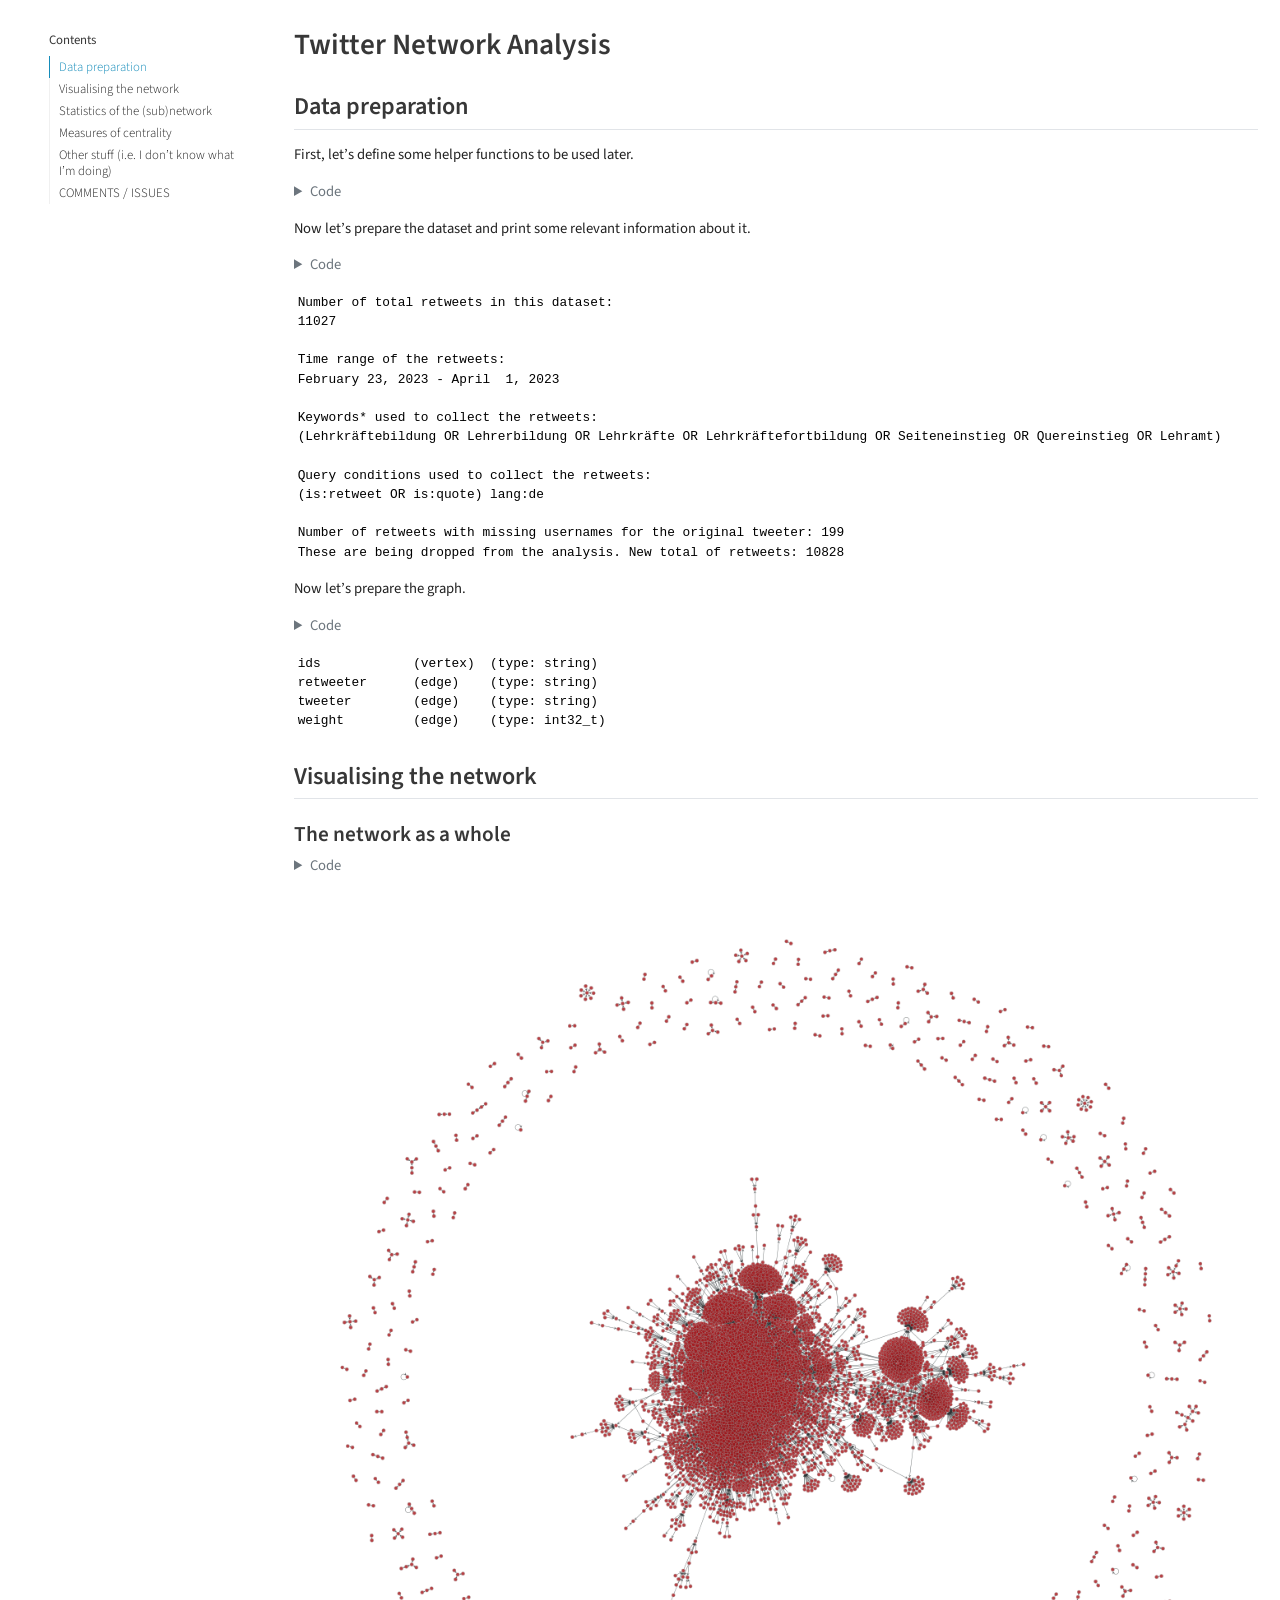
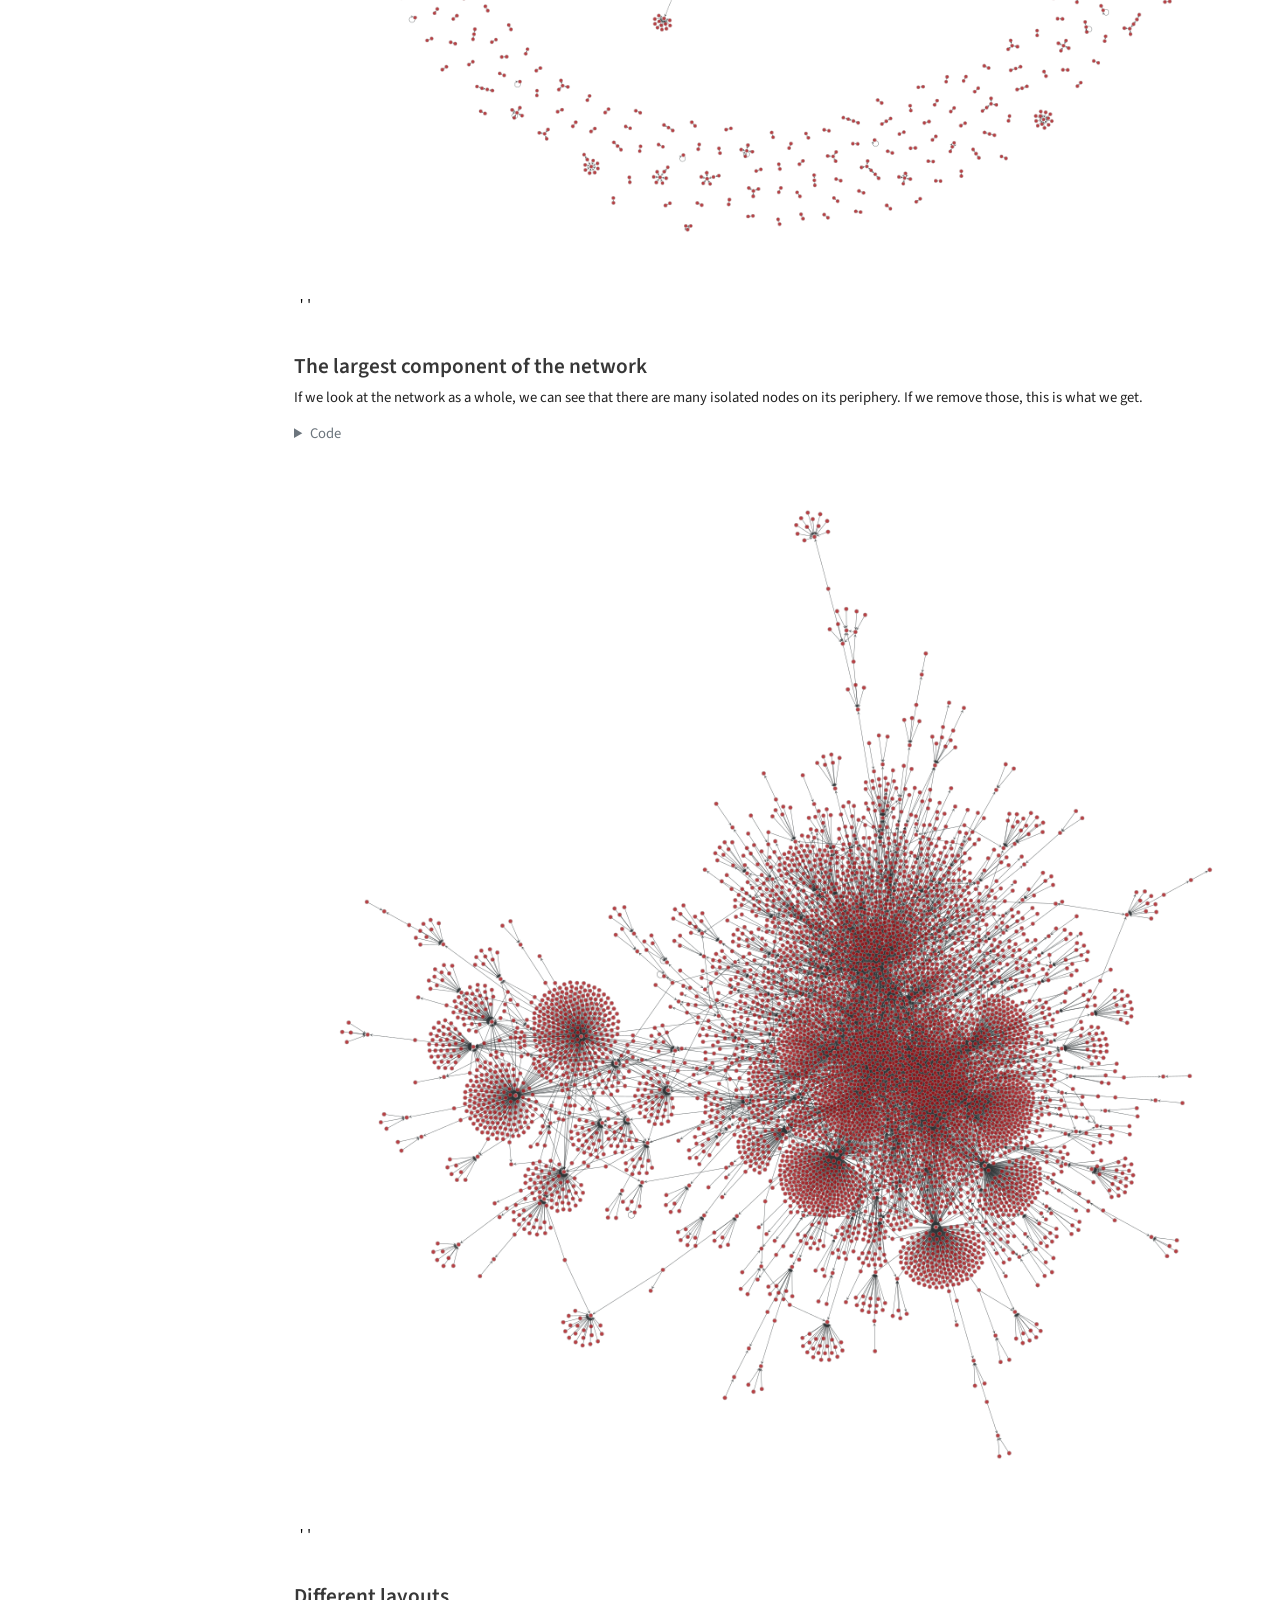
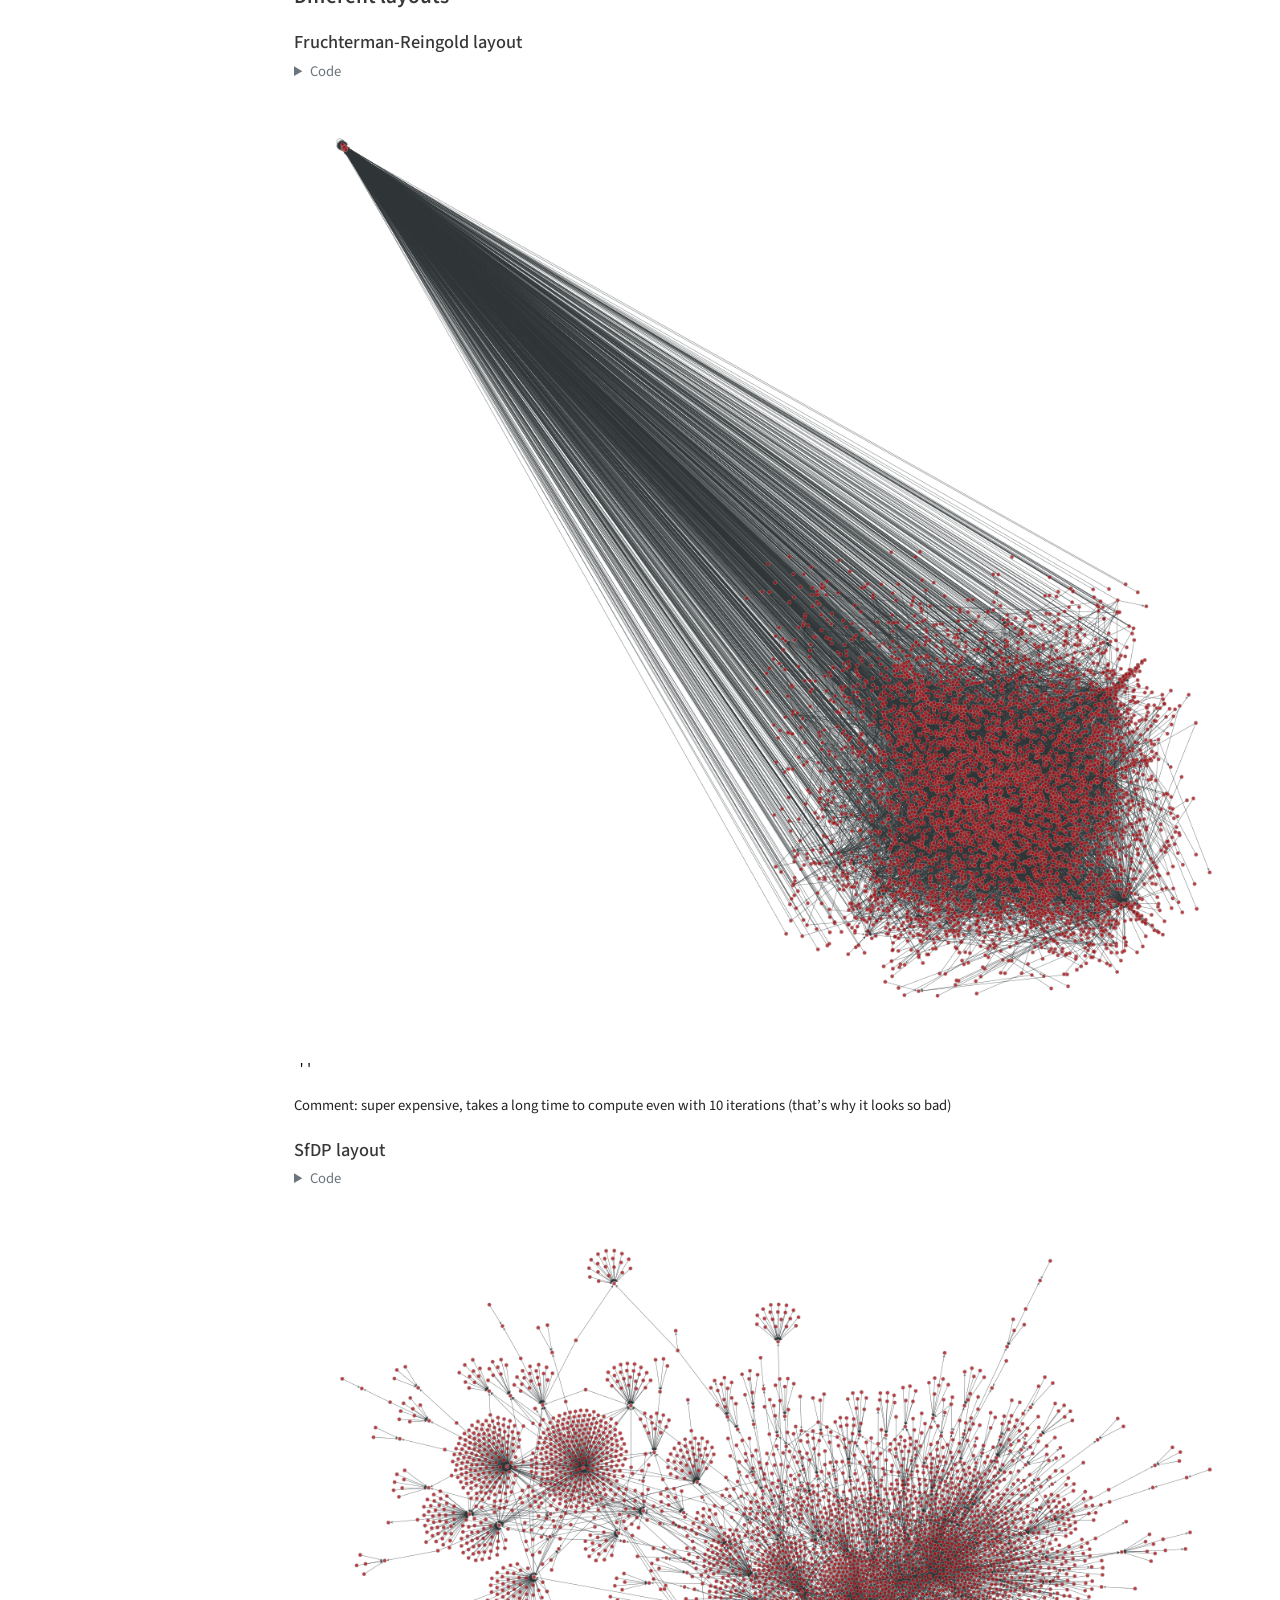
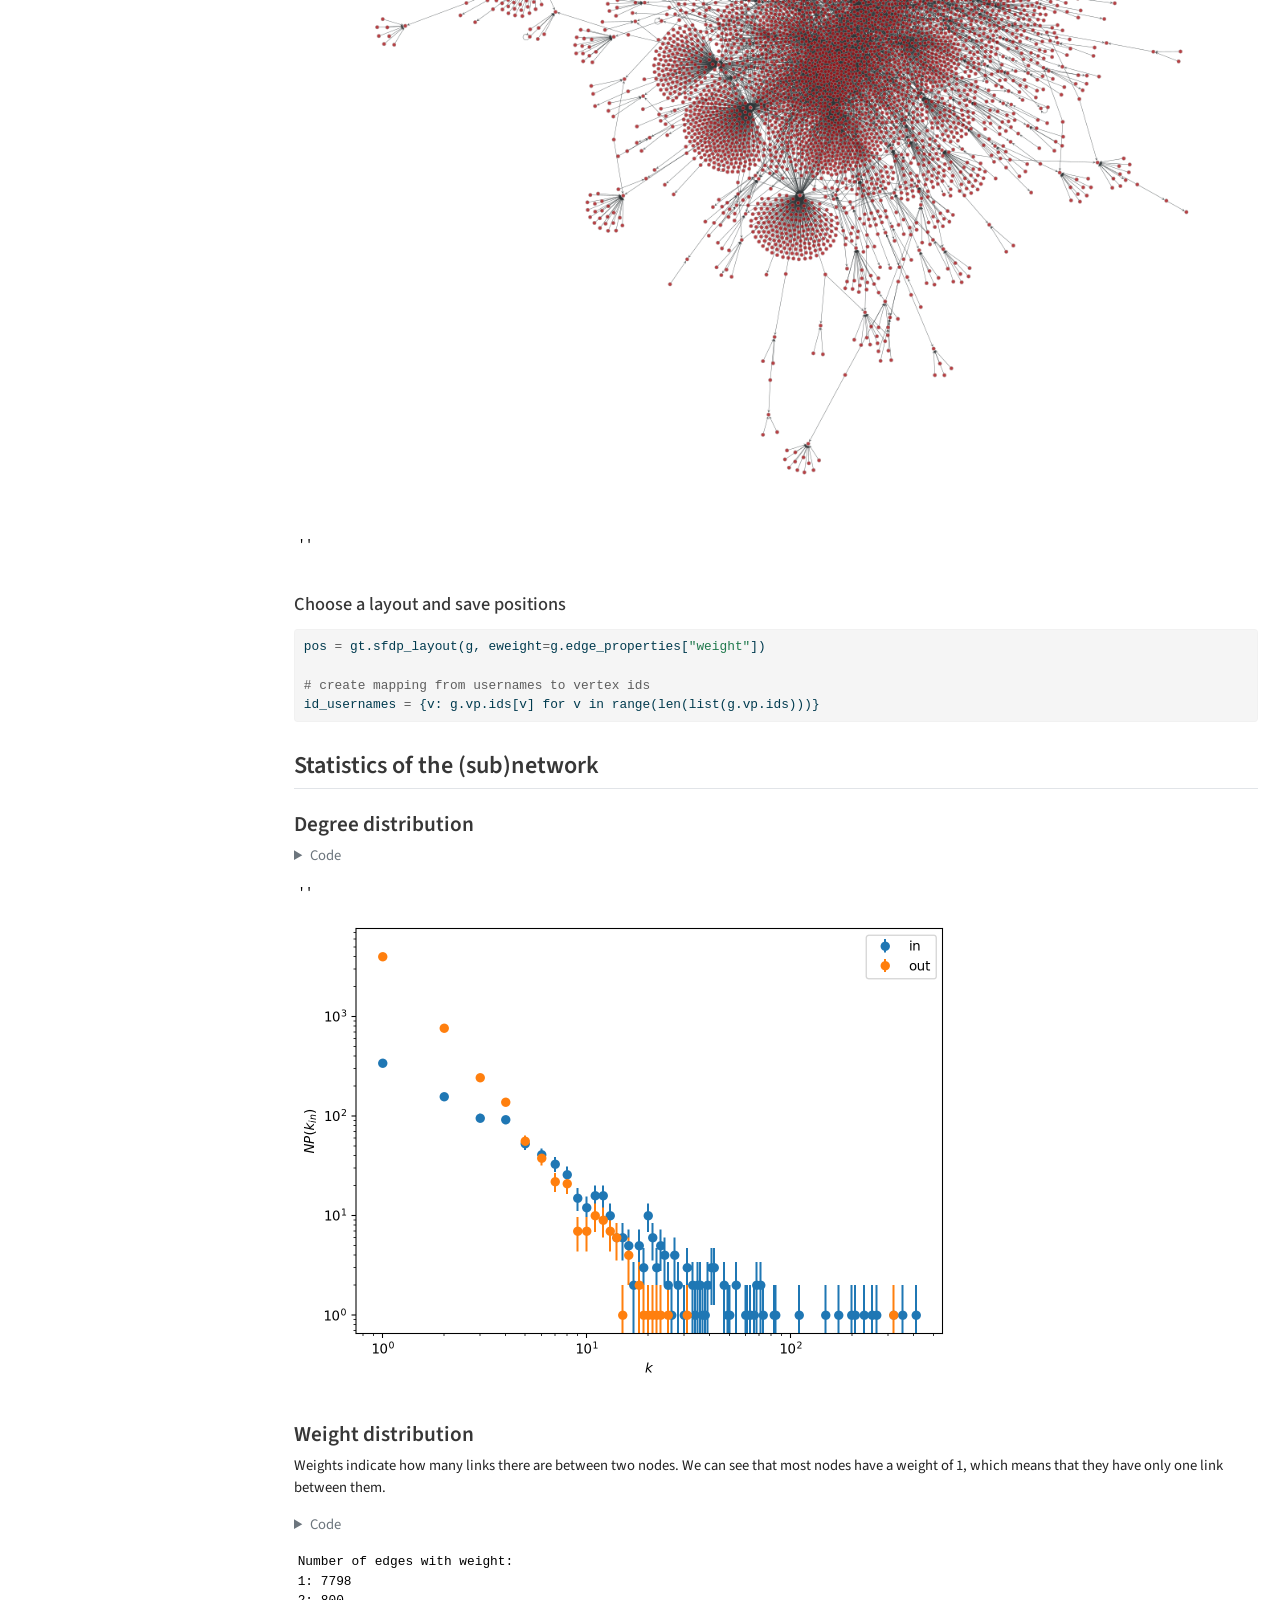
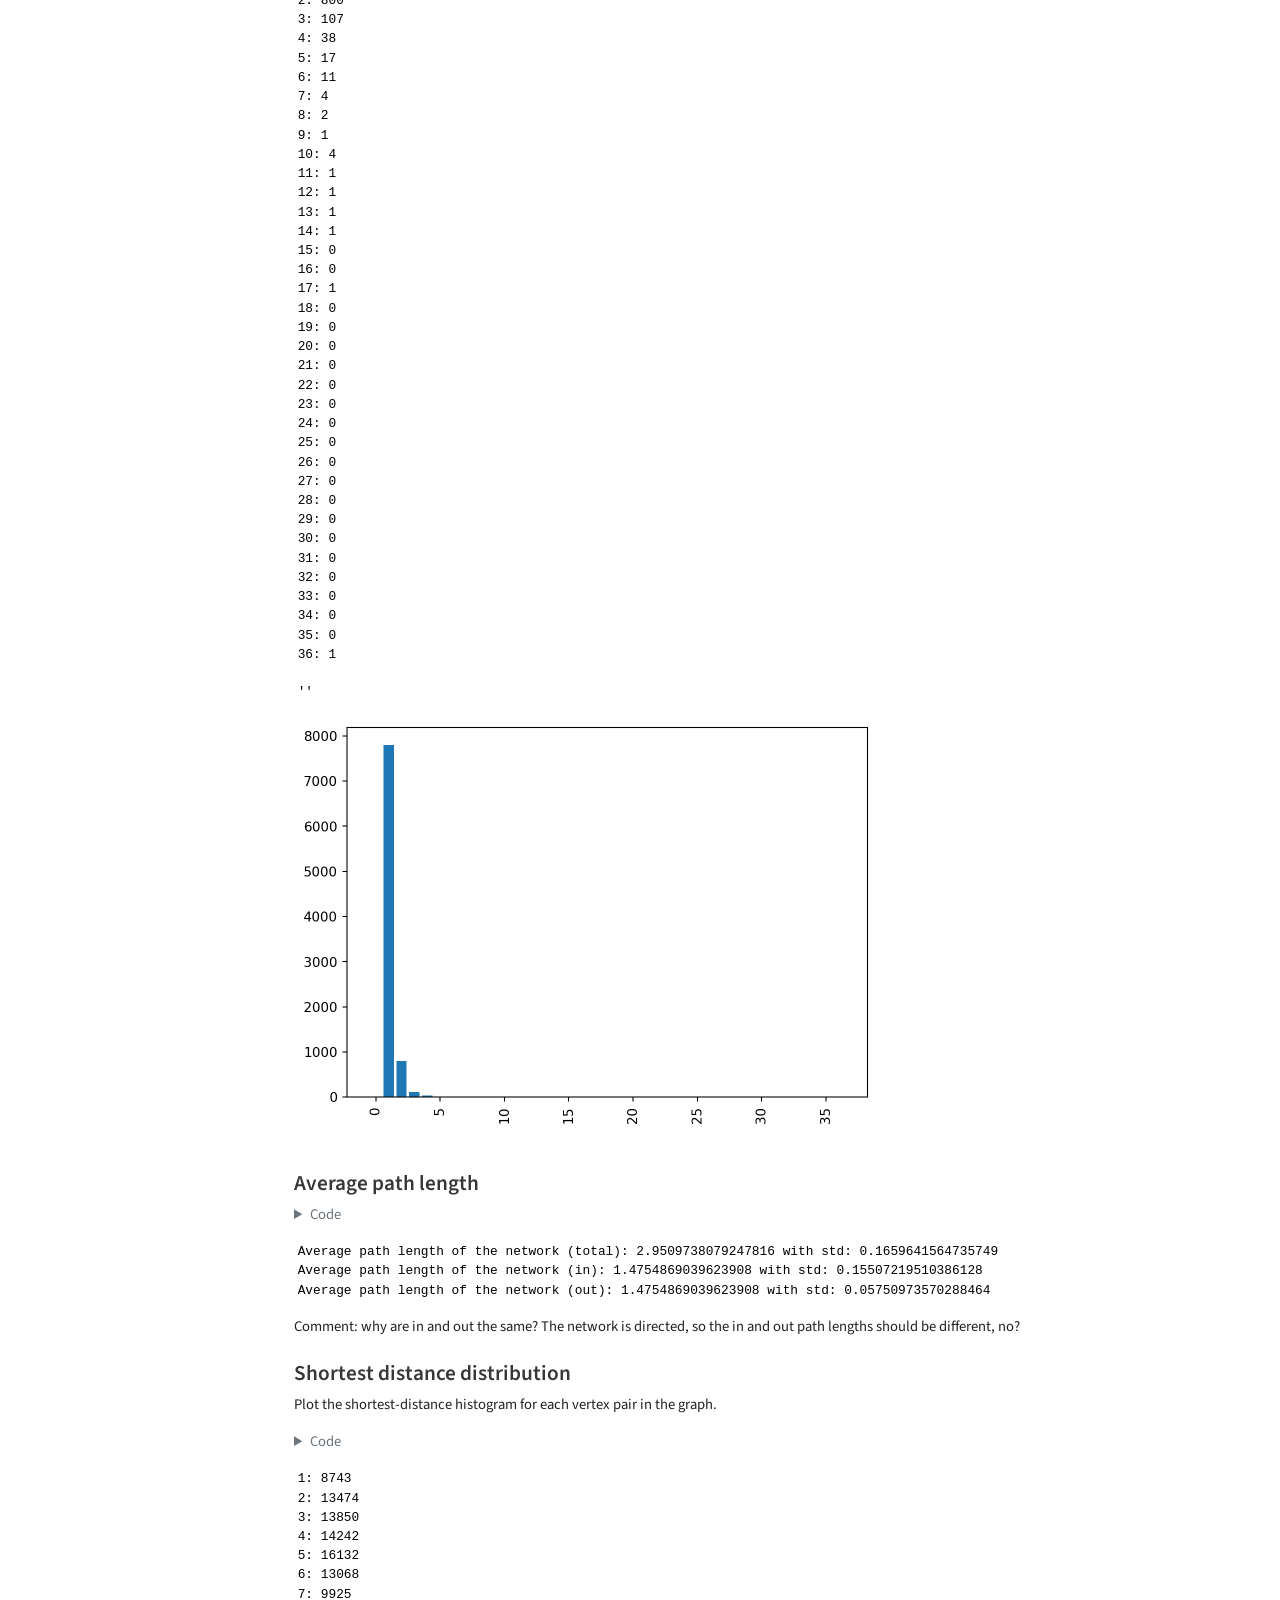
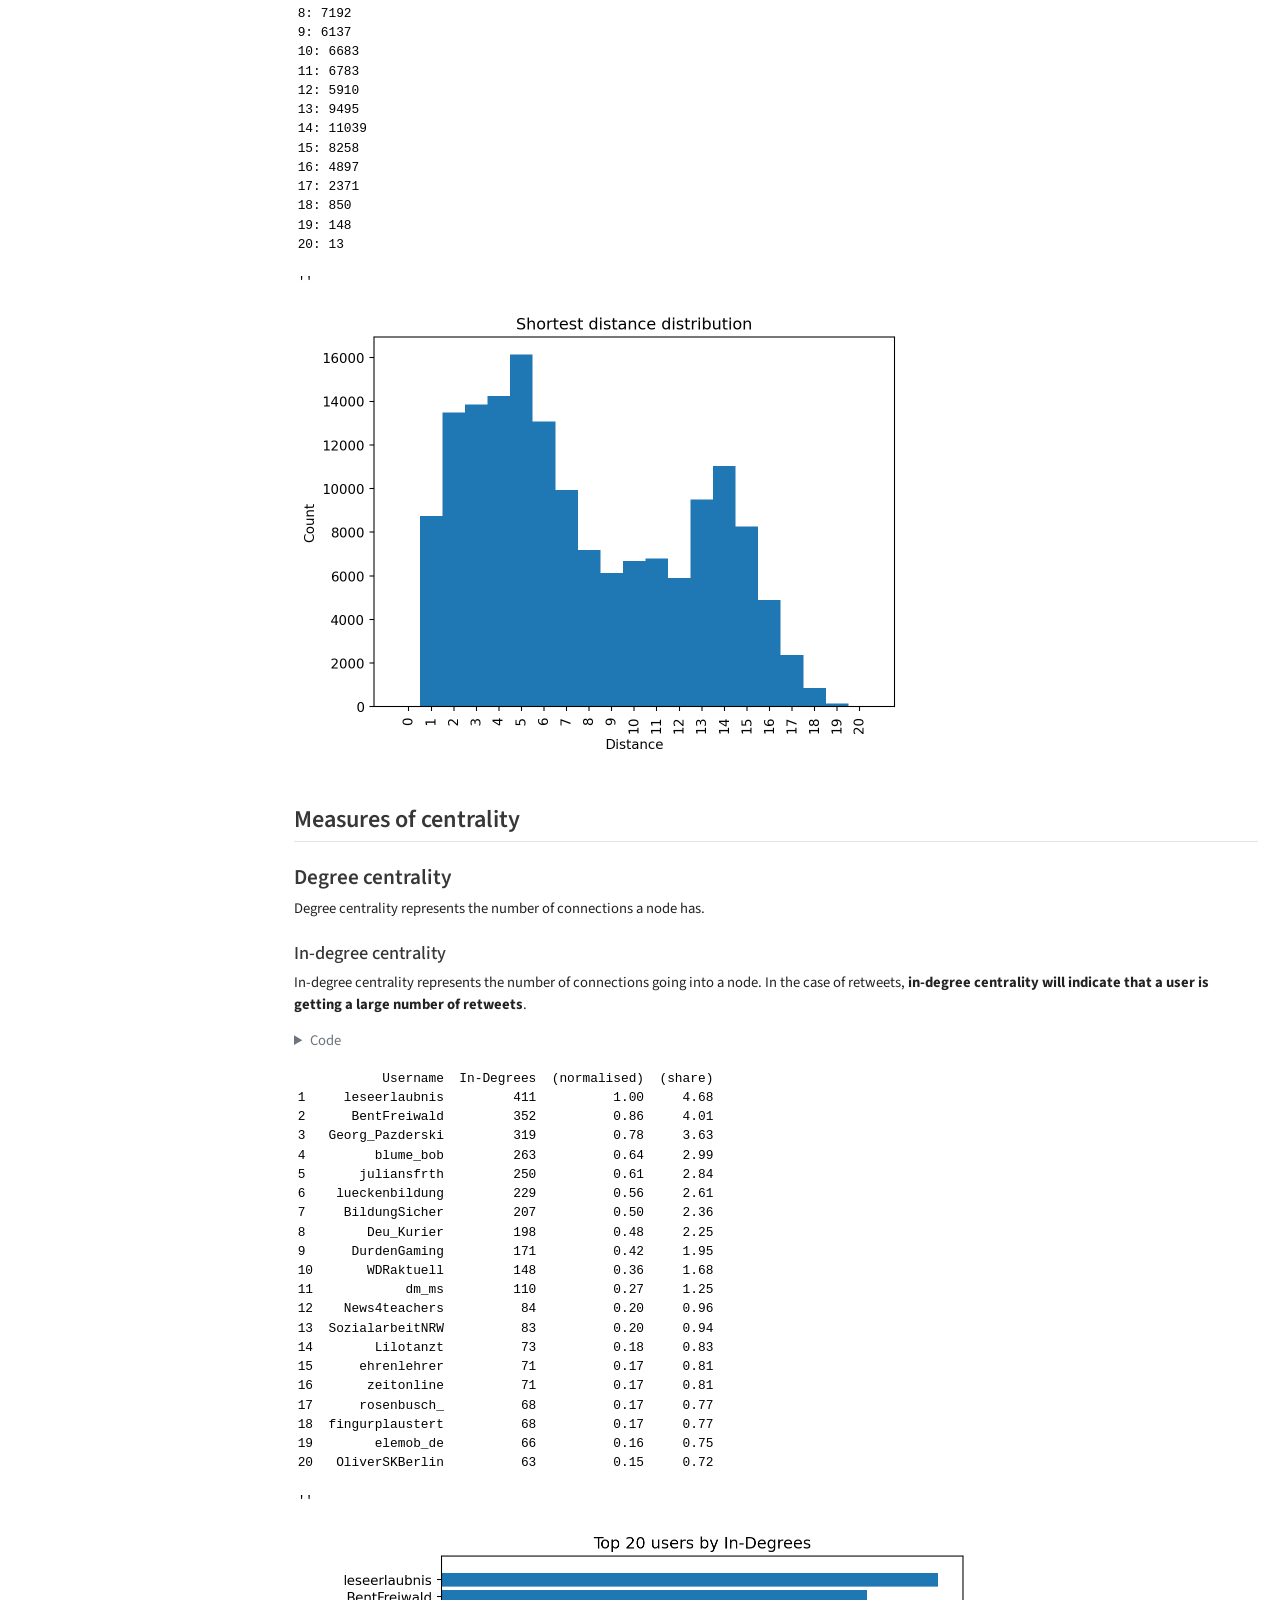
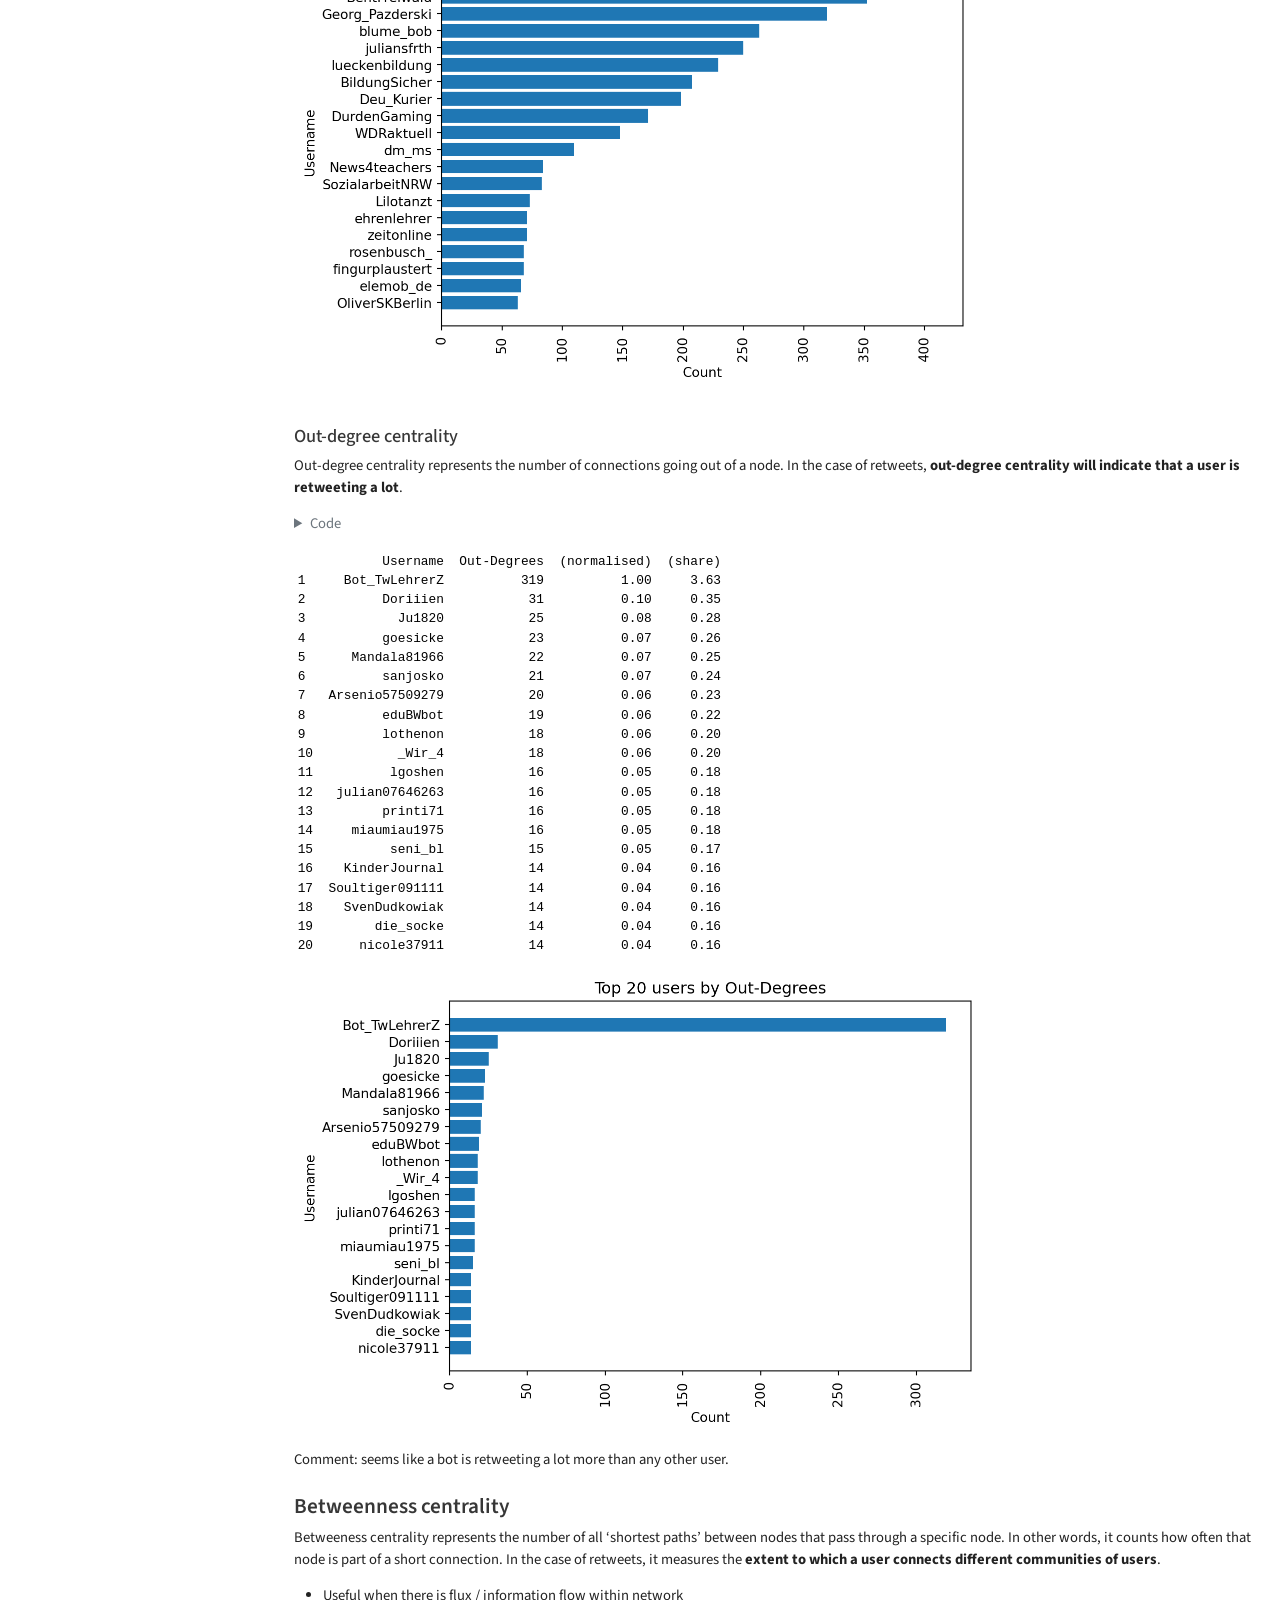
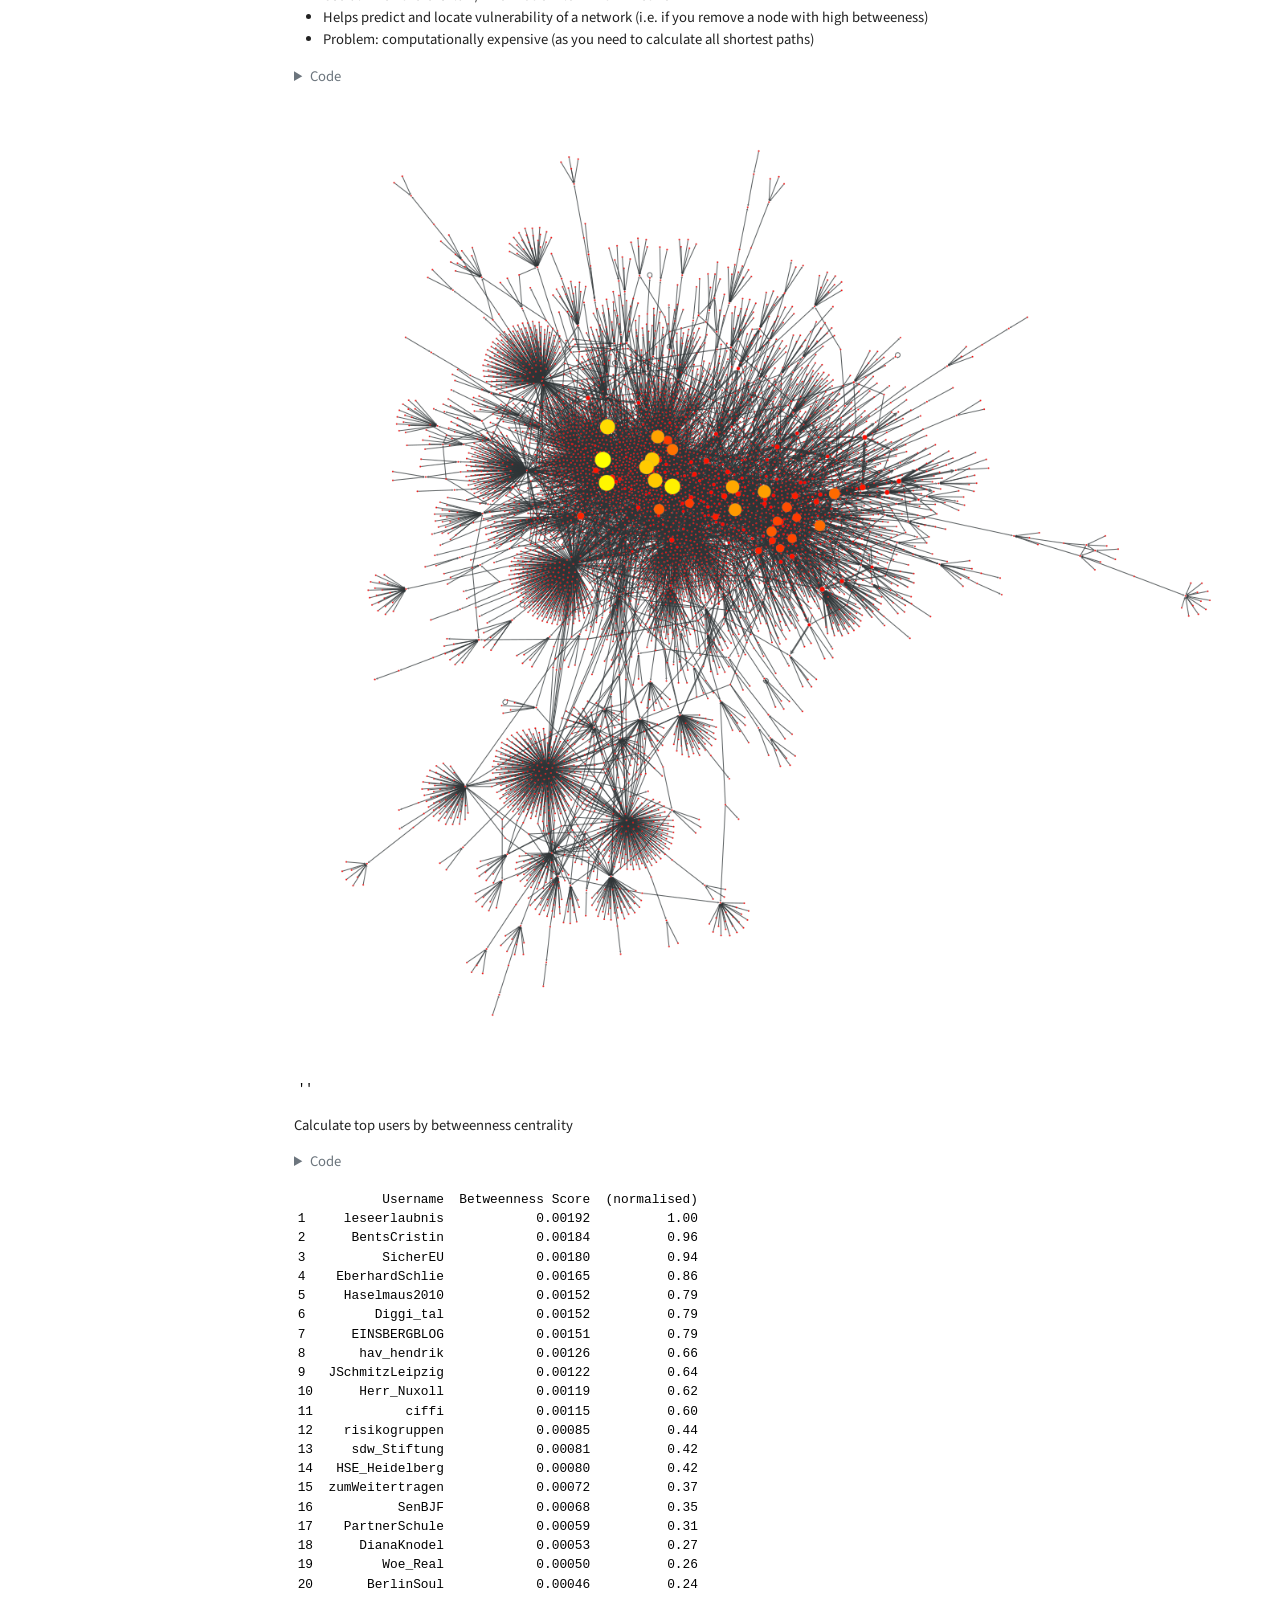
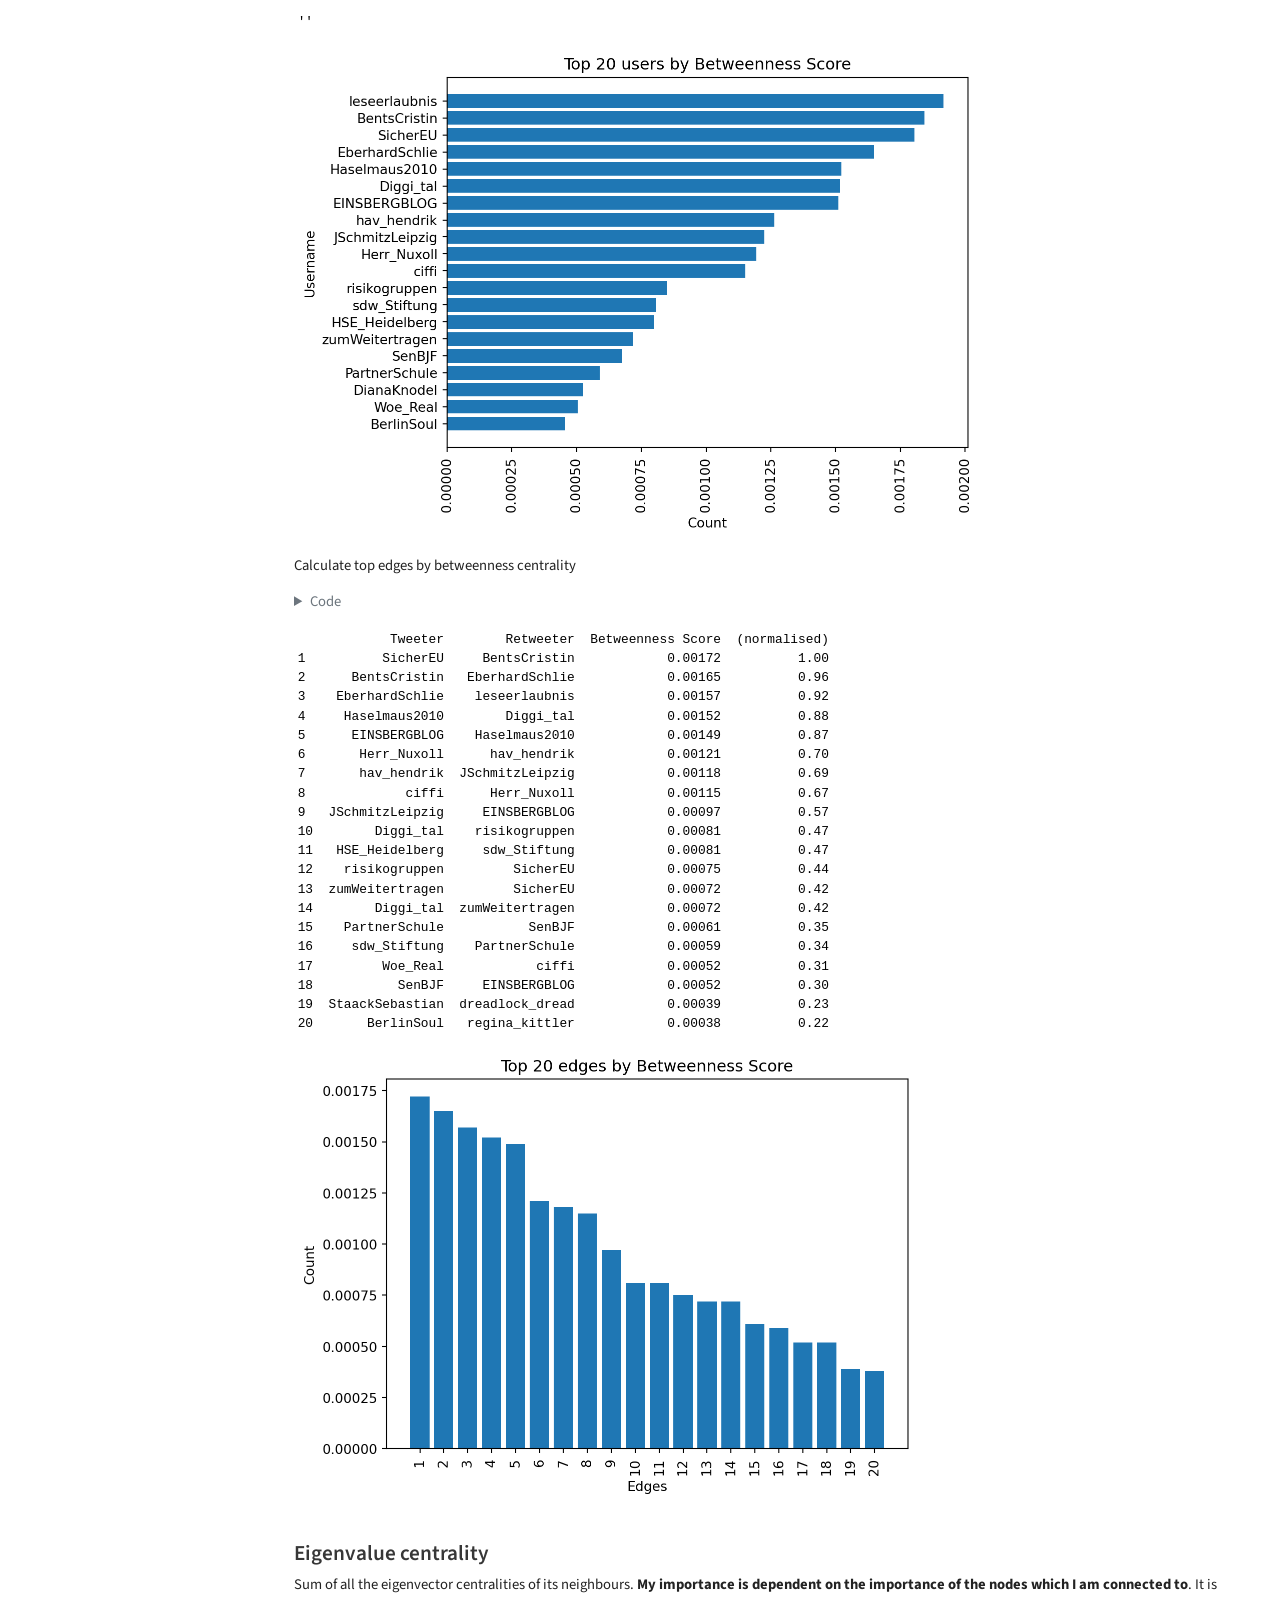
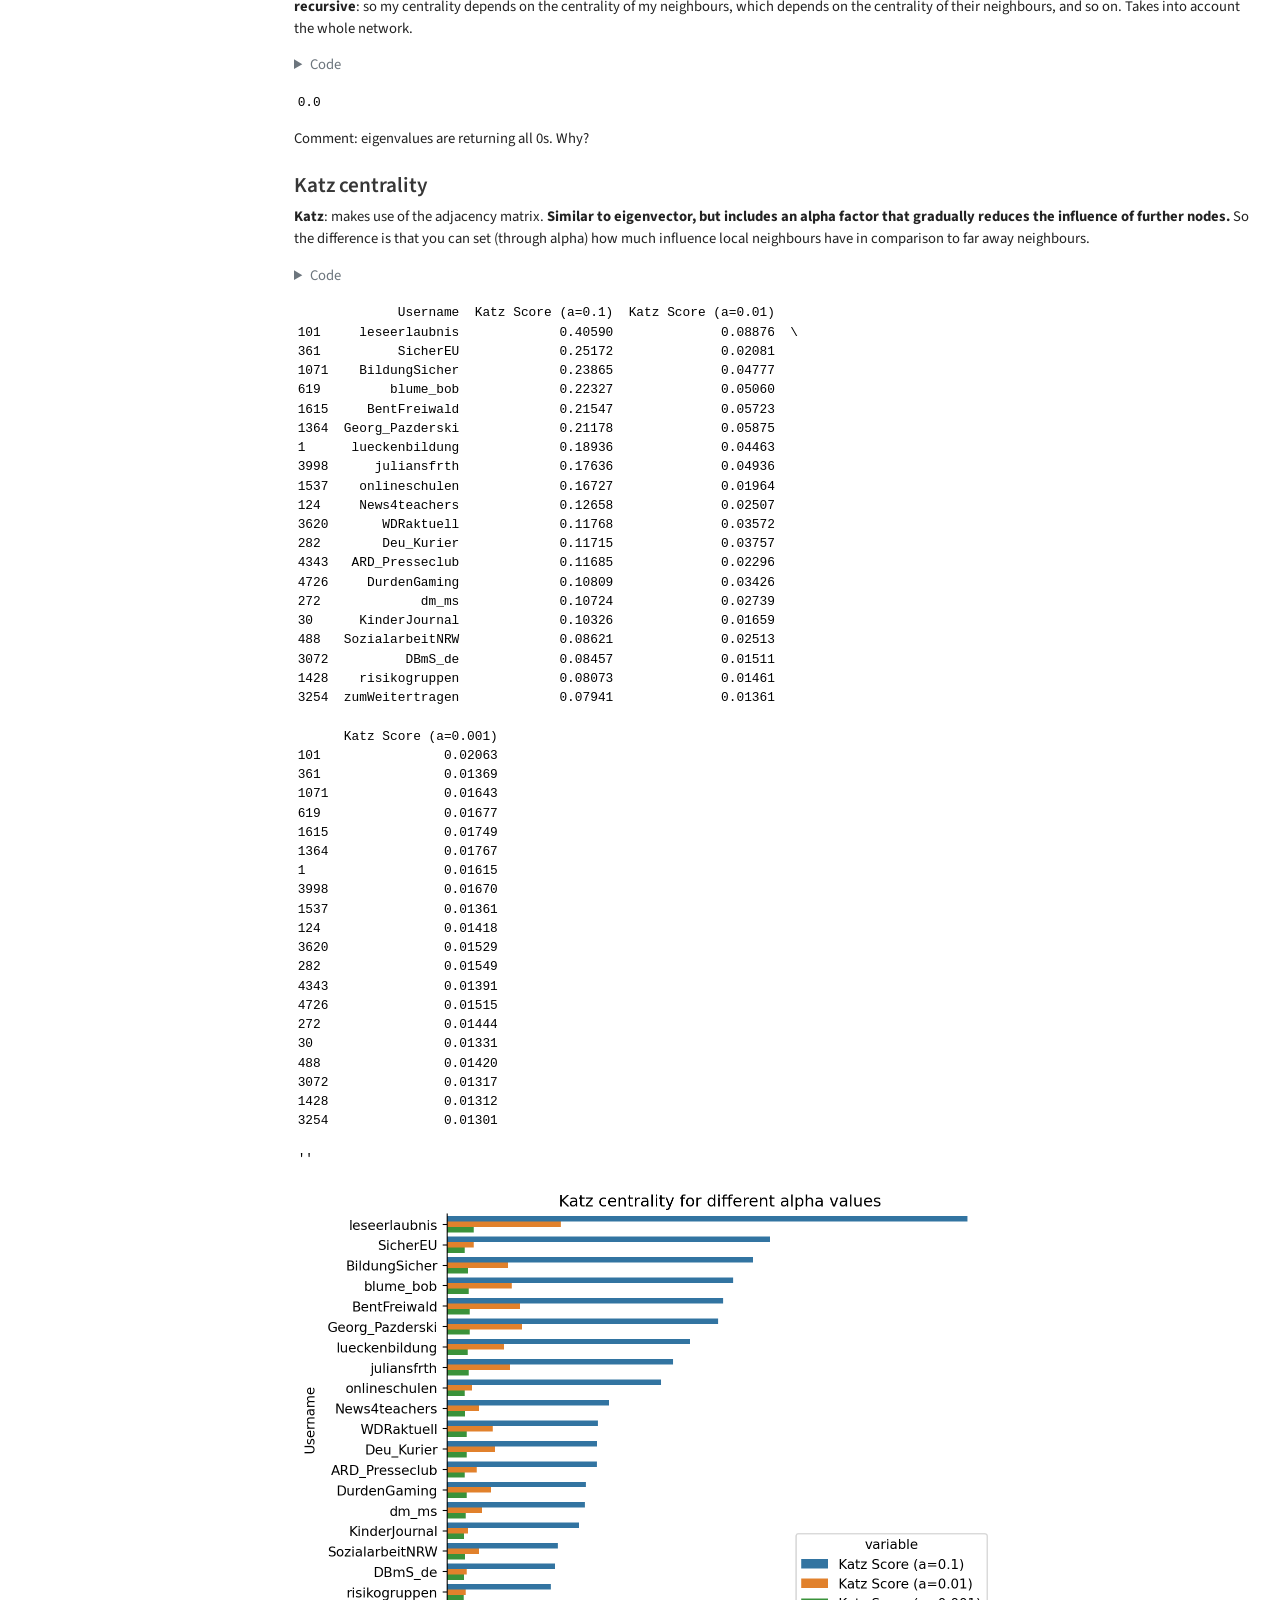
==== commit 348ffe39: "🎨 fix rendering issues" ====
--- a/docs/src/analysis.html
+++ b/docs/src/analysis.html
@@ -417,13 +417,14 @@
 <div class="cell" data-execution_count="4">
 <details>
 <summary>Code</summary>
-<div class="sourceCode cell-code" id="cb6"><pre class="sourceCode python code-with-copy"><code class="sourceCode python"><span id="cb6-1"><a href="#cb6-1" aria-hidden="true" tabindex="-1"></a>gt.graph_draw(gf)</span></code><button title="Copy to Clipboard" class="code-copy-button"><i class="bi"></i></button></pre></div>
+<div class="sourceCode cell-code" id="cb6"><pre class="sourceCode python code-with-copy"><code class="sourceCode python"><span id="cb6-1"><a href="#cb6-1" aria-hidden="true" tabindex="-1"></a>gt.graph_draw(gf)</span>
+<span id="cb6-2"><a href="#cb6-2" aria-hidden="true" tabindex="-1"></a><span class="op">;</span></span></code><button title="Copy to Clipboard" class="code-copy-button"><i class="bi"></i></button></pre></div>
 </details>
 <div class="cell-output cell-output-display">
 <p><img src="analysis_files/figure-html/cell-5-output-1.png" class="img-fluid"></p>
 </div>
 <div class="cell-output cell-output-display" data-execution_count="4">
-<pre><code>&lt;VertexPropertyMap object with value type 'vector&lt;double&gt;', for Graph 0x7f0fb482d060, at 0x7f0f51a1be20&gt;</code></pre>
+<pre><code>''</code></pre>
 </div>
 </div>
 </section>
@@ -436,13 +437,14 @@
 <div class="sourceCode cell-code" id="cb8"><pre class="sourceCode python code-with-copy"><code class="sourceCode python"><span id="cb8-1"><a href="#cb8-1" aria-hidden="true" tabindex="-1"></a><span class="co"># subgraph of largest component</span></span>
 <span id="cb8-2"><a href="#cb8-2" aria-hidden="true" tabindex="-1"></a>g <span class="op">=</span> gt.extract_largest_component(gf, directed<span class="op">=</span><span class="va">False</span>)</span>
 <span id="cb8-3"><a href="#cb8-3" aria-hidden="true" tabindex="-1"></a>g <span class="op">=</span> gt.Graph(g, prune<span class="op">=</span><span class="va">True</span>)</span>
-<span id="cb8-4"><a href="#cb8-4" aria-hidden="true" tabindex="-1"></a>gt.graph_draw(g)</span></code><button title="Copy to Clipboard" class="code-copy-button"><i class="bi"></i></button></pre></div>
+<span id="cb8-4"><a href="#cb8-4" aria-hidden="true" tabindex="-1"></a>gt.graph_draw(g)</span>
+<span id="cb8-5"><a href="#cb8-5" aria-hidden="true" tabindex="-1"></a><span class="op">;</span></span></code><button title="Copy to Clipboard" class="code-copy-button"><i class="bi"></i></button></pre></div>
 </details>
 <div class="cell-output cell-output-display">
 <p><img src="analysis_files/figure-html/cell-6-output-1.png" class="img-fluid"></p>
 </div>
 <div class="cell-output cell-output-display" data-execution_count="5">
-<pre><code>&lt;VertexPropertyMap object with value type 'vector&lt;double&gt;', for Graph 0x7f0f51a1aa10, at 0x7f0f4f21ffd0&gt;</code></pre>
+<pre><code>''</code></pre>
 </div>
 </div>
 </section>
@@ -453,13 +455,14 @@
 <div class="cell" data-execution_count="6">
 <details>
 <summary>Code</summary>
-<div class="sourceCode cell-code" id="cb10"><pre class="sourceCode python code-with-copy"><code class="sourceCode python"><span id="cb10-1"><a href="#cb10-1" aria-hidden="true" tabindex="-1"></a>gt.graph_draw(g, pos<span class="op">=</span>gt.fruchterman_reingold_layout(g, weight<span class="op">=</span><span class="va">None</span>, a<span class="op">=</span><span class="va">None</span>, r<span class="op">=</span><span class="fl">1.0</span>, scale<span class="op">=</span><span class="va">None</span>, circular<span class="op">=</span><span class="va">False</span>, grid<span class="op">=</span><span class="va">True</span>, t_range<span class="op">=</span><span class="va">None</span>, n_iter<span class="op">=</span><span class="dv">10</span>, pos<span class="op">=</span><span class="va">None</span>))</span></code><button title="Copy to Clipboard" class="code-copy-button"><i class="bi"></i></button></pre></div>
+<div class="sourceCode cell-code" id="cb10"><pre class="sourceCode python code-with-copy"><code class="sourceCode python"><span id="cb10-1"><a href="#cb10-1" aria-hidden="true" tabindex="-1"></a>gt.graph_draw(g, pos<span class="op">=</span>gt.fruchterman_reingold_layout(g, weight<span class="op">=</span><span class="va">None</span>, a<span class="op">=</span><span class="va">None</span>, r<span class="op">=</span><span class="fl">1.0</span>, scale<span class="op">=</span><span class="va">None</span>, circular<span class="op">=</span><span class="va">False</span>, grid<span class="op">=</span><span class="va">True</span>, t_range<span class="op">=</span><span class="va">None</span>, n_iter<span class="op">=</span><span class="dv">10</span>, pos<span class="op">=</span><span class="va">None</span>))</span>
+<span id="cb10-2"><a href="#cb10-2" aria-hidden="true" tabindex="-1"></a><span class="op">;</span></span></code><button title="Copy to Clipboard" class="code-copy-button"><i class="bi"></i></button></pre></div>
 </details>
 <div class="cell-output cell-output-display">
 <p><img src="analysis_files/figure-html/cell-7-output-1.png" class="img-fluid"></p>
 </div>
 <div class="cell-output cell-output-display" data-execution_count="6">
-<pre><code>&lt;VertexPropertyMap object with value type 'vector&lt;double&gt;', for Graph 0x7f0f51a1aa10, at 0x7f101dacbc40&gt;</code></pre>
+<pre><code>''</code></pre>
 </div>
 </div>
 <p>Comment: super expensive, takes a long time to compute even with 10 iterations (that’s why it looks so bad)</p>
@@ -469,29 +472,24 @@
 <div class="cell" data-execution_count="7">
 <details>
 <summary>Code</summary>
-<div class="sourceCode cell-code" id="cb12"><pre class="sourceCode python code-with-copy"><code class="sourceCode python"><span id="cb12-1"><a href="#cb12-1" aria-hidden="true" tabindex="-1"></a>gt.graph_draw(g, pos<span class="op">=</span>gt.sfdp_layout(g, vweight<span class="op">=</span><span class="va">None</span>, eweight<span class="op">=</span>g.ep[<span class="st">"weight"</span>], pin<span class="op">=</span><span class="va">None</span>, groups<span class="op">=</span><span class="va">None</span>, C<span class="op">=</span><span class="fl">0.2</span>, K<span class="op">=</span><span class="va">None</span>, p<span class="op">=</span><span class="fl">2.0</span>, theta<span class="op">=</span><span class="fl">0.6</span>, max_level<span class="op">=</span><span class="dv">15</span>, r<span class="op">=</span><span class="fl">1.0</span>, gamma<span class="op">=</span><span class="fl">0.3</span>, mu<span class="op">=</span><span class="fl">2.0</span>, kappa<span class="op">=</span><span class="fl">1.0</span>, rmap<span class="op">=</span><span class="va">None</span>, R<span class="op">=</span><span class="dv">1</span>, init_step<span class="op">=</span><span class="va">None</span>, cooling_step<span class="op">=</span><span class="fl">0.95</span>, adaptive_cooling<span class="op">=</span><span class="va">True</span>, epsilon<span class="op">=</span><span class="fl">0.01</span>, max_iter<span class="op">=</span><span class="dv">0</span>, pos<span class="op">=</span><span class="va">None</span>, multilevel<span class="op">=</span><span class="va">None</span>, coarse_method<span class="op">=</span><span class="st">'hybrid'</span>, mivs_thres<span class="op">=</span><span class="fl">0.9</span>, ec_thres<span class="op">=</span><span class="fl">0.75</span>, weighted_coarse<span class="op">=</span><span class="va">False</span>, verbose<span class="op">=</span><span class="va">False</span>))</span></code><button title="Copy to Clipboard" class="code-copy-button"><i class="bi"></i></button></pre></div>
+<div class="sourceCode cell-code" id="cb12"><pre class="sourceCode python code-with-copy"><code class="sourceCode python"><span id="cb12-1"><a href="#cb12-1" aria-hidden="true" tabindex="-1"></a>gt.graph_draw(g, pos<span class="op">=</span>gt.sfdp_layout(g, vweight<span class="op">=</span><span class="va">None</span>, eweight<span class="op">=</span>g.ep[<span class="st">"weight"</span>], pin<span class="op">=</span><span class="va">None</span>, groups<span class="op">=</span><span class="va">None</span>, C<span class="op">=</span><span class="fl">0.2</span>, K<span class="op">=</span><span class="va">None</span>, p<span class="op">=</span><span class="fl">2.0</span>, theta<span class="op">=</span><span class="fl">0.6</span>, max_level<span class="op">=</span><span class="dv">15</span>, r<span class="op">=</span><span class="fl">1.0</span>, gamma<span class="op">=</span><span class="fl">0.3</span>, mu<span class="op">=</span><span class="fl">2.0</span>, kappa<span class="op">=</span><span class="fl">1.0</span>, rmap<span class="op">=</span><span class="va">None</span>, R<span class="op">=</span><span class="dv">1</span>, init_step<span class="op">=</span><span class="va">None</span>, cooling_step<span class="op">=</span><span class="fl">0.95</span>, adaptive_cooling<span class="op">=</span><span class="va">True</span>, epsilon<span class="op">=</span><span class="fl">0.01</span>, max_iter<span class="op">=</span><span class="dv">0</span>, pos<span class="op">=</span><span class="va">None</span>, multilevel<span class="op">=</span><span class="va">None</span>, coarse_method<span class="op">=</span><span class="st">'hybrid'</span>, mivs_thres<span class="op">=</span><span class="fl">0.9</span>, ec_thres<span class="op">=</span><span class="fl">0.75</span>, weighted_coarse<span class="op">=</span><span class="va">False</span>, verbose<span class="op">=</span><span class="va">False</span>))</span>
+<span id="cb12-2"><a href="#cb12-2" aria-hidden="true" tabindex="-1"></a><span class="op">;</span></span></code><button title="Copy to Clipboard" class="code-copy-button"><i class="bi"></i></button></pre></div>
 </details>
 <div class="cell-output cell-output-display">
 <p><img src="analysis_files/figure-html/cell-8-output-1.png" class="img-fluid"></p>
 </div>
 <div class="cell-output cell-output-display" data-execution_count="7">
-<pre><code>&lt;VertexPropertyMap object with value type 'vector&lt;double&gt;', for Graph 0x7f0f51a1aa10, at 0x7f0f5194f970&gt;</code></pre>
-</div>
-</div>
-</section>
-<section id="section" class="level4">
-<h4 class="anchored" data-anchor-id="section"></h4>
-</section>
-<section id="choose-a-layour-and-save-positions" class="level4">
-<h4 class="anchored" data-anchor-id="choose-a-layour-and-save-positions">Choose a layour and save positions</h4>
+<pre><code>''</code></pre>
+</div>
+</div>
+</section>
+<section id="choose-a-layout-and-save-positions" class="level4">
+<h4 class="anchored" data-anchor-id="choose-a-layout-and-save-positions">Choose a layout and save positions</h4>
 <div class="cell" data-execution_count="8">
-<details>
-<summary>Code</summary>
 <div class="sourceCode cell-code" id="cb14"><pre class="sourceCode python code-with-copy"><code class="sourceCode python"><span id="cb14-1"><a href="#cb14-1" aria-hidden="true" tabindex="-1"></a>pos <span class="op">=</span> gt.sfdp_layout(g, eweight<span class="op">=</span>g.edge_properties[<span class="st">"weight"</span>])</span>
 <span id="cb14-2"><a href="#cb14-2" aria-hidden="true" tabindex="-1"></a></span>
 <span id="cb14-3"><a href="#cb14-3" aria-hidden="true" tabindex="-1"></a><span class="co"># create mapping from usernames to vertex ids</span></span>
 <span id="cb14-4"><a href="#cb14-4" aria-hidden="true" tabindex="-1"></a>id_usernames <span class="op">=</span> {v: g.vp.ids[v] <span class="cf">for</span> v <span class="kw">in</span> <span class="bu">range</span>(<span class="bu">len</span>(<span class="bu">list</span>(g.vp.ids)))}</span></code><button title="Copy to Clipboard" class="code-copy-button"><i class="bi"></i></button></pre></div>
-</details>
 </div>
 </section>
 </section>
@@ -551,7 +549,8 @@
 <span id="cb17-7"><a href="#cb17-7" aria-hidden="true" tabindex="-1"></a>plot_bar(x<span class="op">=</span>bins, y<span class="op">=</span>hist,</span>
 <span id="cb17-8"><a href="#cb17-8" aria-hidden="true" tabindex="-1"></a>    title<span class="op">=</span><span class="va">None</span>,</span>
 <span id="cb17-9"><a href="#cb17-9" aria-hidden="true" tabindex="-1"></a>    xtick<span class="op">=</span><span class="va">None</span>, rotation<span class="op">=</span><span class="dv">90</span>,</span>
-<span id="cb17-10"><a href="#cb17-10" aria-hidden="true" tabindex="-1"></a>    xlabel<span class="op">=</span><span class="va">None</span>, ylabel<span class="op">=</span><span class="va">None</span>)<span class="op">;</span></span></code><button title="Copy to Clipboard" class="code-copy-button"><i class="bi"></i></button></pre></div>
+<span id="cb17-10"><a href="#cb17-10" aria-hidden="true" tabindex="-1"></a>    xlabel<span class="op">=</span><span class="va">None</span>, ylabel<span class="op">=</span><span class="va">None</span>)</span>
+<span id="cb17-11"><a href="#cb17-11" aria-hidden="true" tabindex="-1"></a><span class="op">;</span></span></code><button title="Copy to Clipboard" class="code-copy-button"><i class="bi"></i></button></pre></div>
 </details>
 <div class="cell-output cell-output-stdout">
 <pre><code>Number of edges with weight:
@@ -592,8 +591,11 @@
 35: 0
 36: 1</code></pre>
 </div>
-<div class="cell-output cell-output-display">
-<p><img src="analysis_files/figure-html/cell-11-output-2.png" width="583" height="415"></p>
+<div class="cell-output cell-output-display" data-execution_count="10">
+<pre><code>''</code></pre>
+</div>
+<div class="cell-output cell-output-display">
+<p><img src="analysis_files/figure-html/cell-11-output-3.png" width="583" height="415"></p>
 </div>
 </div>
 </section>
@@ -602,18 +604,18 @@
 <div class="cell" data-execution_count="11">
 <details>
 <summary>Code</summary>
-<div class="sourceCode cell-code" id="cb19"><pre class="sourceCode python code-with-copy"><code class="sourceCode python"><span id="cb19-1"><a href="#cb19-1" aria-hidden="true" tabindex="-1"></a>average_path_length_in <span class="op">=</span> gt.vertex_average(g, <span class="st">"in"</span>)</span>
-<span id="cb19-2"><a href="#cb19-2" aria-hidden="true" tabindex="-1"></a>average_path_length_out <span class="op">=</span> gt.vertex_average(g, <span class="st">"out"</span>)</span>
-<span id="cb19-3"><a href="#cb19-3" aria-hidden="true" tabindex="-1"></a>average_path_length_total <span class="op">=</span> (gt.vertex_average(g, <span class="st">"total"</span>))</span>
-<span id="cb19-4"><a href="#cb19-4" aria-hidden="true" tabindex="-1"></a></span>
-<span id="cb19-5"><a href="#cb19-5" aria-hidden="true" tabindex="-1"></a><span class="bu">print</span>(<span class="ss">f"Average path length of the network (total): </span><span class="sc">{</span>average_path_length_total[<span class="dv">0</span>]<span class="sc">}</span><span class="ss"> with std: </span><span class="sc">{</span>average_path_length_total[<span class="dv">1</span>]<span class="sc">}</span><span class="ss">"</span>)</span>
-<span id="cb19-6"><a href="#cb19-6" aria-hidden="true" tabindex="-1"></a><span class="bu">print</span>(<span class="ss">f"Average path length of the network (in): </span><span class="sc">{</span>average_path_length_in[<span class="dv">0</span>]<span class="sc">}</span><span class="ss"> with std: </span><span class="sc">{</span>average_path_length_in[<span class="dv">1</span>]<span class="sc">}</span><span class="ss">"</span>)</span>
-<span id="cb19-7"><a href="#cb19-7" aria-hidden="true" tabindex="-1"></a><span class="bu">print</span>(<span class="ss">f"Average path length of the network (out): </span><span class="sc">{</span>average_path_length_out[<span class="dv">0</span>]<span class="sc">}</span><span class="ss"> with std: </span><span class="sc">{</span>average_path_length_out[<span class="dv">1</span>]<span class="sc">}</span><span class="ss">"</span>)</span>
-<span id="cb19-8"><a href="#cb19-8" aria-hidden="true" tabindex="-1"></a></span>
-<span id="cb19-9"><a href="#cb19-9" aria-hidden="true" tabindex="-1"></a><span class="co"># plot</span></span>
-<span id="cb19-10"><a href="#cb19-10" aria-hidden="true" tabindex="-1"></a><span class="co"># plt.bar(["in", "out", "total"], [average_path_length_in[0], average_path_length_out[0], average_path_length_total[0]])</span></span>
-<span id="cb19-11"><a href="#cb19-11" aria-hidden="true" tabindex="-1"></a><span class="co"># plt.ylabel("Average path length")</span></span>
-<span id="cb19-12"><a href="#cb19-12" aria-hidden="true" tabindex="-1"></a><span class="co"># plt.title("Average path length of the network")</span></span></code><button title="Copy to Clipboard" class="code-copy-button"><i class="bi"></i></button></pre></div>
+<div class="sourceCode cell-code" id="cb20"><pre class="sourceCode python code-with-copy"><code class="sourceCode python"><span id="cb20-1"><a href="#cb20-1" aria-hidden="true" tabindex="-1"></a>average_path_length_in <span class="op">=</span> gt.vertex_average(g, <span class="st">"in"</span>)</span>
+<span id="cb20-2"><a href="#cb20-2" aria-hidden="true" tabindex="-1"></a>average_path_length_out <span class="op">=</span> gt.vertex_average(g, <span class="st">"out"</span>)</span>
+<span id="cb20-3"><a href="#cb20-3" aria-hidden="true" tabindex="-1"></a>average_path_length_total <span class="op">=</span> (gt.vertex_average(g, <span class="st">"total"</span>))</span>
+<span id="cb20-4"><a href="#cb20-4" aria-hidden="true" tabindex="-1"></a></span>
+<span id="cb20-5"><a href="#cb20-5" aria-hidden="true" tabindex="-1"></a><span class="bu">print</span>(<span class="ss">f"Average path length of the network (total): </span><span class="sc">{</span>average_path_length_total[<span class="dv">0</span>]<span class="sc">}</span><span class="ss"> with std: </span><span class="sc">{</span>average_path_length_total[<span class="dv">1</span>]<span class="sc">}</span><span class="ss">"</span>)</span>
+<span id="cb20-6"><a href="#cb20-6" aria-hidden="true" tabindex="-1"></a><span class="bu">print</span>(<span class="ss">f"Average path length of the network (in): </span><span class="sc">{</span>average_path_length_in[<span class="dv">0</span>]<span class="sc">}</span><span class="ss"> with std: </span><span class="sc">{</span>average_path_length_in[<span class="dv">1</span>]<span class="sc">}</span><span class="ss">"</span>)</span>
+<span id="cb20-7"><a href="#cb20-7" aria-hidden="true" tabindex="-1"></a><span class="bu">print</span>(<span class="ss">f"Average path length of the network (out): </span><span class="sc">{</span>average_path_length_out[<span class="dv">0</span>]<span class="sc">}</span><span class="ss"> with std: </span><span class="sc">{</span>average_path_length_out[<span class="dv">1</span>]<span class="sc">}</span><span class="ss">"</span>)</span>
+<span id="cb20-8"><a href="#cb20-8" aria-hidden="true" tabindex="-1"></a></span>
+<span id="cb20-9"><a href="#cb20-9" aria-hidden="true" tabindex="-1"></a><span class="co"># plot</span></span>
+<span id="cb20-10"><a href="#cb20-10" aria-hidden="true" tabindex="-1"></a><span class="co"># plt.bar(["in", "out", "total"], [average_path_length_in[0], average_path_length_out[0], average_path_length_total[0]])</span></span>
+<span id="cb20-11"><a href="#cb20-11" aria-hidden="true" tabindex="-1"></a><span class="co"># plt.ylabel("Average path length")</span></span>
+<span id="cb20-12"><a href="#cb20-12" aria-hidden="true" tabindex="-1"></a><span class="co"># plt.title("Average path length of the network")</span></span></code><button title="Copy to Clipboard" class="code-copy-button"><i class="bi"></i></button></pre></div>
 </details>
 <div class="cell-output cell-output-stdout">
 <pre><code>Average path length of the network (total): 2.9509738079247816 with std: 0.1659641564735749
@@ -629,40 +631,44 @@
 <div class="cell" data-execution_count="12">
 <details>
 <summary>Code</summary>
-<div class="sourceCode cell-code" id="cb21"><pre class="sourceCode python code-with-copy"><code class="sourceCode python"><span id="cb21-1"><a href="#cb21-1" aria-hidden="true" tabindex="-1"></a>hist, bins <span class="op">=</span> gt.distance_histogram(g, weight<span class="op">=</span><span class="va">None</span>, bins<span class="op">=</span>[<span class="dv">0</span>, <span class="dv">1</span>], samples<span class="op">=</span><span class="va">None</span>, float_count<span class="op">=</span><span class="va">False</span>)</span>
-<span id="cb21-2"><a href="#cb21-2" aria-hidden="true" tabindex="-1"></a>bins <span class="op">=</span> bins[:<span class="op">-</span><span class="dv">1</span>]</span>
-<span id="cb21-3"><a href="#cb21-3" aria-hidden="true" tabindex="-1"></a></span>
-<span id="cb21-4"><a href="#cb21-4" aria-hidden="true" tabindex="-1"></a>[<span class="bu">print</span>(<span class="ss">f"</span><span class="sc">{</span>b<span class="sc">}</span><span class="ss">: </span><span class="sc">{</span>hist[b]<span class="sc">}</span><span class="ss">"</span>) <span class="cf">for</span> b <span class="kw">in</span> <span class="bu">range</span>(<span class="dv">1</span>, <span class="bu">len</span>(bins))]</span>
-<span id="cb21-5"><a href="#cb21-5" aria-hidden="true" tabindex="-1"></a></span>
-<span id="cb21-6"><a href="#cb21-6" aria-hidden="true" tabindex="-1"></a>plot_bar(x<span class="op">=</span>bins, y<span class="op">=</span>hist, width<span class="op">=</span><span class="dv">1</span>,</span>
-<span id="cb21-7"><a href="#cb21-7" aria-hidden="true" tabindex="-1"></a>    title<span class="op">=</span><span class="st">"Shortest distance distribution"</span>,</span>
-<span id="cb21-8"><a href="#cb21-8" aria-hidden="true" tabindex="-1"></a>    xtick<span class="op">=</span>bins, rotation<span class="op">=</span><span class="dv">90</span>,</span>
-<span id="cb21-9"><a href="#cb21-9" aria-hidden="true" tabindex="-1"></a>    xlabel<span class="op">=</span><span class="st">"Distance"</span>, ylabel<span class="op">=</span><span class="st">"Count"</span>)<span class="op">;</span></span></code><button title="Copy to Clipboard" class="code-copy-button"><i class="bi"></i></button></pre></div>
+<div class="sourceCode cell-code" id="cb22"><pre class="sourceCode python code-with-copy"><code class="sourceCode python"><span id="cb22-1"><a href="#cb22-1" aria-hidden="true" tabindex="-1"></a>hist, bins <span class="op">=</span> gt.distance_histogram(g, weight<span class="op">=</span><span class="va">None</span>, bins<span class="op">=</span>[<span class="dv">0</span>, <span class="dv">1</span>], samples<span class="op">=</span><span class="va">None</span>, float_count<span class="op">=</span><span class="va">False</span>)</span>
+<span id="cb22-2"><a href="#cb22-2" aria-hidden="true" tabindex="-1"></a>bins <span class="op">=</span> bins[:<span class="op">-</span><span class="dv">1</span>]</span>
+<span id="cb22-3"><a href="#cb22-3" aria-hidden="true" tabindex="-1"></a></span>
+<span id="cb22-4"><a href="#cb22-4" aria-hidden="true" tabindex="-1"></a>[<span class="bu">print</span>(<span class="ss">f"</span><span class="sc">{</span>b<span class="sc">}</span><span class="ss">: </span><span class="sc">{</span>hist[b]<span class="sc">}</span><span class="ss">"</span>) <span class="cf">for</span> b <span class="kw">in</span> <span class="bu">range</span>(<span class="dv">1</span>, <span class="bu">len</span>(bins))]</span>
+<span id="cb22-5"><a href="#cb22-5" aria-hidden="true" tabindex="-1"></a></span>
+<span id="cb22-6"><a href="#cb22-6" aria-hidden="true" tabindex="-1"></a>plot_bar(x<span class="op">=</span>bins, y<span class="op">=</span>hist, width<span class="op">=</span><span class="dv">1</span>,</span>
+<span id="cb22-7"><a href="#cb22-7" aria-hidden="true" tabindex="-1"></a>    title<span class="op">=</span><span class="st">"Shortest distance distribution"</span>,</span>
+<span id="cb22-8"><a href="#cb22-8" aria-hidden="true" tabindex="-1"></a>    xtick<span class="op">=</span>bins, rotation<span class="op">=</span><span class="dv">90</span>,</span>
+<span id="cb22-9"><a href="#cb22-9" aria-hidden="true" tabindex="-1"></a>    xlabel<span class="op">=</span><span class="st">"Distance"</span>, ylabel<span class="op">=</span><span class="st">"Count"</span>)</span>
+<span id="cb22-10"><a href="#cb22-10" aria-hidden="true" tabindex="-1"></a><span class="op">;</span></span></code><button title="Copy to Clipboard" class="code-copy-button"><i class="bi"></i></button></pre></div>
 </details>
 <div class="cell-output cell-output-stdout">
-<pre><code>1: 8769
-2: 13492
-3: 13843
-4: 14240
-5: 16133
-6: 13047
-7: 9931
-8: 7197
-9: 6146
-10: 6691
-11: 6788
-12: 5903
-13: 9490
-14: 11033
-15: 8249
-16: 4885
-17: 2364
-18: 851
-19: 145
+<pre><code>1: 8743
+2: 13474
+3: 13850
+4: 14242
+5: 16132
+6: 13068
+7: 9925
+8: 7192
+9: 6137
+10: 6683
+11: 6783
+12: 5910
+13: 9495
+14: 11039
+15: 8258
+16: 4897
+17: 2371
+18: 850
+19: 148
 20: 13</code></pre>
 </div>
-<div class="cell-output cell-output-display">
-<p><img src="analysis_files/figure-html/cell-13-output-2.png" width="610" height="453"></p>
+<div class="cell-output cell-output-display" data-execution_count="12">
+<pre><code>''</code></pre>
+</div>
+<div class="cell-output cell-output-display">
+<p><img src="analysis_files/figure-html/cell-13-output-3.png" width="610" height="453"></p>
 </div>
 </div>
 </section>
@@ -678,29 +684,29 @@
 <div class="cell" data-execution_count="13">
 <details>
 <summary>Code</summary>
-<div class="sourceCode cell-code" id="cb23"><pre class="sourceCode python code-with-copy"><code class="sourceCode python"><span id="cb23-1"><a href="#cb23-1" aria-hidden="true" tabindex="-1"></a>in_deg <span class="op">=</span> g.get_in_degrees(g.get_vertices())</span>
-<span id="cb23-2"><a href="#cb23-2" aria-hidden="true" tabindex="-1"></a></span>
-<span id="cb23-3"><a href="#cb23-3" aria-hidden="true" tabindex="-1"></a>dic <span class="op">=</span> {b: in_deg[b] <span class="cf">for</span> b <span class="kw">in</span> <span class="bu">range</span>(<span class="dv">1</span>, <span class="bu">len</span>(in_deg))}</span>
-<span id="cb23-4"><a href="#cb23-4" aria-hidden="true" tabindex="-1"></a>values_sum <span class="op">=</span> <span class="bu">sum</span>(dic.values())</span>
-<span id="cb23-5"><a href="#cb23-5" aria-hidden="true" tabindex="-1"></a>dic <span class="op">=</span> {key: val <span class="cf">for</span> key, val <span class="kw">in</span> (<span class="bu">sorted</span>(dic.items(), key<span class="op">=</span><span class="kw">lambda</span> x: x[<span class="dv">1</span>], reverse<span class="op">=</span><span class="va">True</span>)[:<span class="dv">20</span>])}</span>
-<span id="cb23-6"><a href="#cb23-6" aria-hidden="true" tabindex="-1"></a></span>
-<span id="cb23-7"><a href="#cb23-7" aria-hidden="true" tabindex="-1"></a><span class="co"># map names to ids</span></span>
-<span id="cb23-8"><a href="#cb23-8" aria-hidden="true" tabindex="-1"></a>dic <span class="op">=</span> {id_usernames[k]: v <span class="cf">for</span> k, v <span class="kw">in</span> dic.items()}</span>
-<span id="cb23-9"><a href="#cb23-9" aria-hidden="true" tabindex="-1"></a></span>
-<span id="cb23-10"><a href="#cb23-10" aria-hidden="true" tabindex="-1"></a><span class="co"># prepare table</span></span>
-<span id="cb23-11"><a href="#cb23-11" aria-hidden="true" tabindex="-1"></a>score_name <span class="op">=</span> <span class="st">"In-Degrees"</span></span>
-<span id="cb23-12"><a href="#cb23-12" aria-hidden="true" tabindex="-1"></a>df_ <span class="op">=</span> pd.DataFrame(dic.items(), columns<span class="op">=</span>[<span class="st">"Username"</span>, score_name])</span>
-<span id="cb23-13"><a href="#cb23-13" aria-hidden="true" tabindex="-1"></a>df_[<span class="st">"(normalised)"</span>] <span class="op">=</span> (df_[score_name] <span class="op">/</span> df_[score_name].<span class="bu">max</span>()).<span class="bu">round</span>(<span class="dv">2</span>)</span>
-<span id="cb23-14"><a href="#cb23-14" aria-hidden="true" tabindex="-1"></a>df_[<span class="st">"(share)"</span>] <span class="op">=</span> ((df_[score_name] <span class="op">/</span> values_sum)<span class="op">*</span><span class="dv">100</span>).<span class="bu">round</span>(<span class="dv">2</span>)</span>
-<span id="cb23-15"><a href="#cb23-15" aria-hidden="true" tabindex="-1"></a>df_.index <span class="op">=</span> np.arange(<span class="dv">1</span>, <span class="bu">len</span>(df_) <span class="op">+</span> <span class="dv">1</span>)</span>
-<span id="cb23-16"><a href="#cb23-16" aria-hidden="true" tabindex="-1"></a></span>
-<span id="cb23-17"><a href="#cb23-17" aria-hidden="true" tabindex="-1"></a><span class="bu">print</span>(df_)</span>
-<span id="cb23-18"><a href="#cb23-18" aria-hidden="true" tabindex="-1"></a></span>
-<span id="cb23-19"><a href="#cb23-19" aria-hidden="true" tabindex="-1"></a>plot_bar(x<span class="op">=</span><span class="bu">list</span>(dic.keys()), y<span class="op">=</span>dic.values(), horizontal<span class="op">=</span><span class="va">True</span>,</span>
-<span id="cb23-20"><a href="#cb23-20" aria-hidden="true" tabindex="-1"></a>    title<span class="op">=</span><span class="ss">f"Top 20 users by </span><span class="sc">{</span>score_name<span class="sc">}</span><span class="ss">"</span>,</span>
-<span id="cb23-21"><a href="#cb23-21" aria-hidden="true" tabindex="-1"></a>    xtick<span class="op">=</span><span class="va">None</span>, rotation<span class="op">=</span><span class="dv">90</span>,</span>
-<span id="cb23-22"><a href="#cb23-22" aria-hidden="true" tabindex="-1"></a>    xlabel<span class="op">=</span><span class="st">"Username"</span>, ylabel<span class="op">=</span><span class="st">"Count"</span>)<span class="op">;</span></span>
-<span id="cb23-23"><a href="#cb23-23" aria-hidden="true" tabindex="-1"></a><span class="op">;</span></span></code><button title="Copy to Clipboard" class="code-copy-button"><i class="bi"></i></button></pre></div>
+<div class="sourceCode cell-code" id="cb25"><pre class="sourceCode python code-with-copy"><code class="sourceCode python"><span id="cb25-1"><a href="#cb25-1" aria-hidden="true" tabindex="-1"></a>in_deg <span class="op">=</span> g.get_in_degrees(g.get_vertices())</span>
+<span id="cb25-2"><a href="#cb25-2" aria-hidden="true" tabindex="-1"></a></span>
+<span id="cb25-3"><a href="#cb25-3" aria-hidden="true" tabindex="-1"></a>dic <span class="op">=</span> {b: in_deg[b] <span class="cf">for</span> b <span class="kw">in</span> <span class="bu">range</span>(<span class="dv">1</span>, <span class="bu">len</span>(in_deg))}</span>
+<span id="cb25-4"><a href="#cb25-4" aria-hidden="true" tabindex="-1"></a>values_sum <span class="op">=</span> <span class="bu">sum</span>(dic.values())</span>
+<span id="cb25-5"><a href="#cb25-5" aria-hidden="true" tabindex="-1"></a>dic <span class="op">=</span> {key: val <span class="cf">for</span> key, val <span class="kw">in</span> (<span class="bu">sorted</span>(dic.items(), key<span class="op">=</span><span class="kw">lambda</span> x: x[<span class="dv">1</span>], reverse<span class="op">=</span><span class="va">True</span>)[:<span class="dv">20</span>])}</span>
+<span id="cb25-6"><a href="#cb25-6" aria-hidden="true" tabindex="-1"></a></span>
+<span id="cb25-7"><a href="#cb25-7" aria-hidden="true" tabindex="-1"></a><span class="co"># map names to ids</span></span>
+<span id="cb25-8"><a href="#cb25-8" aria-hidden="true" tabindex="-1"></a>dic <span class="op">=</span> {id_usernames[k]: v <span class="cf">for</span> k, v <span class="kw">in</span> dic.items()}</span>
+<span id="cb25-9"><a href="#cb25-9" aria-hidden="true" tabindex="-1"></a></span>
+<span id="cb25-10"><a href="#cb25-10" aria-hidden="true" tabindex="-1"></a><span class="co"># prepare table</span></span>
+<span id="cb25-11"><a href="#cb25-11" aria-hidden="true" tabindex="-1"></a>score_name <span class="op">=</span> <span class="st">"In-Degrees"</span></span>
+<span id="cb25-12"><a href="#cb25-12" aria-hidden="true" tabindex="-1"></a>df_ <span class="op">=</span> pd.DataFrame(dic.items(), columns<span class="op">=</span>[<span class="st">"Username"</span>, score_name])</span>
+<span id="cb25-13"><a href="#cb25-13" aria-hidden="true" tabindex="-1"></a>df_[<span class="st">"(normalised)"</span>] <span class="op">=</span> (df_[score_name] <span class="op">/</span> df_[score_name].<span class="bu">max</span>()).<span class="bu">round</span>(<span class="dv">2</span>)</span>
+<span id="cb25-14"><a href="#cb25-14" aria-hidden="true" tabindex="-1"></a>df_[<span class="st">"(share)"</span>] <span class="op">=</span> ((df_[score_name] <span class="op">/</span> values_sum)<span class="op">*</span><span class="dv">100</span>).<span class="bu">round</span>(<span class="dv">2</span>)</span>
+<span id="cb25-15"><a href="#cb25-15" aria-hidden="true" tabindex="-1"></a>df_.index <span class="op">=</span> np.arange(<span class="dv">1</span>, <span class="bu">len</span>(df_) <span class="op">+</span> <span class="dv">1</span>)</span>
+<span id="cb25-16"><a href="#cb25-16" aria-hidden="true" tabindex="-1"></a></span>
+<span id="cb25-17"><a href="#cb25-17" aria-hidden="true" tabindex="-1"></a><span class="bu">print</span>(df_)</span>
+<span id="cb25-18"><a href="#cb25-18" aria-hidden="true" tabindex="-1"></a></span>
+<span id="cb25-19"><a href="#cb25-19" aria-hidden="true" tabindex="-1"></a>plot_bar(x<span class="op">=</span><span class="bu">list</span>(dic.keys()), y<span class="op">=</span>dic.values(), horizontal<span class="op">=</span><span class="va">True</span>,</span>
+<span id="cb25-20"><a href="#cb25-20" aria-hidden="true" tabindex="-1"></a>    title<span class="op">=</span><span class="ss">f"Top 20 users by </span><span class="sc">{</span>score_name<span class="sc">}</span><span class="ss">"</span>,</span>
+<span id="cb25-21"><a href="#cb25-21" aria-hidden="true" tabindex="-1"></a>    xtick<span class="op">=</span><span class="va">None</span>, rotation<span class="op">=</span><span class="dv">90</span>,</span>
+<span id="cb25-22"><a href="#cb25-22" aria-hidden="true" tabindex="-1"></a>    xlabel<span class="op">=</span><span class="st">"Username"</span>, ylabel<span class="op">=</span><span class="st">"Count"</span>)<span class="op">;</span></span>
+<span id="cb25-23"><a href="#cb25-23" aria-hidden="true" tabindex="-1"></a><span class="op">;</span></span></code><button title="Copy to Clipboard" class="code-copy-button"><i class="bi"></i></button></pre></div>
 </details>
 <div class="cell-output cell-output-stdout">
 <pre><code>           Username  In-Degrees  (normalised)  (share)
@@ -739,29 +745,29 @@
 <div class="cell" data-execution_count="14">
 <details>
 <summary>Code</summary>
-<div class="sourceCode cell-code" id="cb26"><pre class="sourceCode python code-with-copy"><code class="sourceCode python"><span id="cb26-1"><a href="#cb26-1" aria-hidden="true" tabindex="-1"></a>out_deg <span class="op">=</span> g.get_out_degrees(g.get_vertices())</span>
-<span id="cb26-2"><a href="#cb26-2" aria-hidden="true" tabindex="-1"></a></span>
-<span id="cb26-3"><a href="#cb26-3" aria-hidden="true" tabindex="-1"></a>dic <span class="op">=</span> {b: out_deg[b] <span class="cf">for</span> b <span class="kw">in</span> <span class="bu">range</span>(<span class="dv">1</span>, <span class="bu">len</span>(out_deg))}</span>
-<span id="cb26-4"><a href="#cb26-4" aria-hidden="true" tabindex="-1"></a>values_sum <span class="op">=</span> <span class="bu">sum</span>(dic.values())</span>
-<span id="cb26-5"><a href="#cb26-5" aria-hidden="true" tabindex="-1"></a>dic <span class="op">=</span> {key: val <span class="cf">for</span> key, val <span class="kw">in</span> (<span class="bu">sorted</span>(dic.items(), key<span class="op">=</span><span class="kw">lambda</span> x: x[<span class="dv">1</span>], reverse<span class="op">=</span><span class="va">True</span>)[:<span class="dv">20</span>])}</span>
-<span id="cb26-6"><a href="#cb26-6" aria-hidden="true" tabindex="-1"></a></span>
-<span id="cb26-7"><a href="#cb26-7" aria-hidden="true" tabindex="-1"></a><span class="co"># map names to ids</span></span>
-<span id="cb26-8"><a href="#cb26-8" aria-hidden="true" tabindex="-1"></a>dic <span class="op">=</span> {id_usernames[k]: v <span class="cf">for</span> k, v <span class="kw">in</span> dic.items()}</span>
-<span id="cb26-9"><a href="#cb26-9" aria-hidden="true" tabindex="-1"></a></span>
-<span id="cb26-10"><a href="#cb26-10" aria-hidden="true" tabindex="-1"></a><span class="co"># prepare table</span></span>
-<span id="cb26-11"><a href="#cb26-11" aria-hidden="true" tabindex="-1"></a>score_name <span class="op">=</span> <span class="st">"Out-Degrees"</span></span>
-<span id="cb26-12"><a href="#cb26-12" aria-hidden="true" tabindex="-1"></a>df_ <span class="op">=</span> pd.DataFrame(dic.items(), columns<span class="op">=</span>[<span class="st">"Username"</span>, score_name])</span>
-<span id="cb26-13"><a href="#cb26-13" aria-hidden="true" tabindex="-1"></a>df_[<span class="st">"(normalised)"</span>] <span class="op">=</span> (df_[score_name] <span class="op">/</span> df_[score_name].<span class="bu">max</span>()).<span class="bu">round</span>(<span class="dv">2</span>)</span>
-<span id="cb26-14"><a href="#cb26-14" aria-hidden="true" tabindex="-1"></a>df_[<span class="st">"(share)"</span>] <span class="op">=</span> ((df_[score_name] <span class="op">/</span> values_sum)<span class="op">*</span><span class="dv">100</span>).<span class="bu">round</span>(<span class="dv">2</span>)</span>
-<span id="cb26-15"><a href="#cb26-15" aria-hidden="true" tabindex="-1"></a>df_.index <span class="op">=</span> np.arange(<span class="dv">1</span>, <span class="bu">len</span>(df_) <span class="op">+</span> <span class="dv">1</span>)</span>
-<span id="cb26-16"><a href="#cb26-16" aria-hidden="true" tabindex="-1"></a></span>
-<span id="cb26-17"><a href="#cb26-17" aria-hidden="true" tabindex="-1"></a>plot_bar(x<span class="op">=</span><span class="bu">list</span>(dic.keys()), y<span class="op">=</span>dic.values(), horizontal<span class="op">=</span><span class="va">True</span>,</span>
-<span id="cb26-18"><a href="#cb26-18" aria-hidden="true" tabindex="-1"></a>    title<span class="op">=</span><span class="ss">f"Top 20 users by </span><span class="sc">{</span>score_name<span class="sc">}</span><span class="ss">"</span>,</span>
-<span id="cb26-19"><a href="#cb26-19" aria-hidden="true" tabindex="-1"></a>    xtick<span class="op">=</span><span class="va">None</span>, rotation<span class="op">=</span><span class="dv">90</span>,</span>
-<span id="cb26-20"><a href="#cb26-20" aria-hidden="true" tabindex="-1"></a>    xlabel<span class="op">=</span><span class="st">"Username"</span>, ylabel<span class="op">=</span><span class="st">"Count"</span>)<span class="op">;</span></span>
-<span id="cb26-21"><a href="#cb26-21" aria-hidden="true" tabindex="-1"></a><span class="op">;</span></span>
-<span id="cb26-22"><a href="#cb26-22" aria-hidden="true" tabindex="-1"></a></span>
-<span id="cb26-23"><a href="#cb26-23" aria-hidden="true" tabindex="-1"></a><span class="bu">print</span>(df_)</span></code><button title="Copy to Clipboard" class="code-copy-button"><i class="bi"></i></button></pre></div>
+<div class="sourceCode cell-code" id="cb28"><pre class="sourceCode python code-with-copy"><code class="sourceCode python"><span id="cb28-1"><a href="#cb28-1" aria-hidden="true" tabindex="-1"></a>out_deg <span class="op">=</span> g.get_out_degrees(g.get_vertices())</span>
+<span id="cb28-2"><a href="#cb28-2" aria-hidden="true" tabindex="-1"></a></span>
+<span id="cb28-3"><a href="#cb28-3" aria-hidden="true" tabindex="-1"></a>dic <span class="op">=</span> {b: out_deg[b] <span class="cf">for</span> b <span class="kw">in</span> <span class="bu">range</span>(<span class="dv">1</span>, <span class="bu">len</span>(out_deg))}</span>
+<span id="cb28-4"><a href="#cb28-4" aria-hidden="true" tabindex="-1"></a>values_sum <span class="op">=</span> <span class="bu">sum</span>(dic.values())</span>
+<span id="cb28-5"><a href="#cb28-5" aria-hidden="true" tabindex="-1"></a>dic <span class="op">=</span> {key: val <span class="cf">for</span> key, val <span class="kw">in</span> (<span class="bu">sorted</span>(dic.items(), key<span class="op">=</span><span class="kw">lambda</span> x: x[<span class="dv">1</span>], reverse<span class="op">=</span><span class="va">True</span>)[:<span class="dv">20</span>])}</span>
+<span id="cb28-6"><a href="#cb28-6" aria-hidden="true" tabindex="-1"></a></span>
+<span id="cb28-7"><a href="#cb28-7" aria-hidden="true" tabindex="-1"></a><span class="co"># map names to ids</span></span>
+<span id="cb28-8"><a href="#cb28-8" aria-hidden="true" tabindex="-1"></a>dic <span class="op">=</span> {id_usernames[k]: v <span class="cf">for</span> k, v <span class="kw">in</span> dic.items()}</span>
+<span id="cb28-9"><a href="#cb28-9" aria-hidden="true" tabindex="-1"></a></span>
+<span id="cb28-10"><a href="#cb28-10" aria-hidden="true" tabindex="-1"></a><span class="co"># prepare table</span></span>
+<span id="cb28-11"><a href="#cb28-11" aria-hidden="true" tabindex="-1"></a>score_name <span class="op">=</span> <span class="st">"Out-Degrees"</span></span>
+<span id="cb28-12"><a href="#cb28-12" aria-hidden="true" tabindex="-1"></a>df_ <span class="op">=</span> pd.DataFrame(dic.items(), columns<span class="op">=</span>[<span class="st">"Username"</span>, score_name])</span>
+<span id="cb28-13"><a href="#cb28-13" aria-hidden="true" tabindex="-1"></a>df_[<span class="st">"(normalised)"</span>] <span class="op">=</span> (df_[score_name] <span class="op">/</span> df_[score_name].<span class="bu">max</span>()).<span class="bu">round</span>(<span class="dv">2</span>)</span>
+<span id="cb28-14"><a href="#cb28-14" aria-hidden="true" tabindex="-1"></a>df_[<span class="st">"(share)"</span>] <span class="op">=</span> ((df_[score_name] <span class="op">/</span> values_sum)<span class="op">*</span><span class="dv">100</span>).<span class="bu">round</span>(<span class="dv">2</span>)</span>
+<span id="cb28-15"><a href="#cb28-15" aria-hidden="true" tabindex="-1"></a>df_.index <span class="op">=</span> np.arange(<span class="dv">1</span>, <span class="bu">len</span>(df_) <span class="op">+</span> <span class="dv">1</span>)</span>
+<span id="cb28-16"><a href="#cb28-16" aria-hidden="true" tabindex="-1"></a></span>
+<span id="cb28-17"><a href="#cb28-17" aria-hidden="true" tabindex="-1"></a>plot_bar(x<span class="op">=</span><span class="bu">list</span>(dic.keys()), y<span class="op">=</span>dic.values(), horizontal<span class="op">=</span><span class="va">True</span>,</span>
+<span id="cb28-18"><a href="#cb28-18" aria-hidden="true" tabindex="-1"></a>    title<span class="op">=</span><span class="ss">f"Top 20 users by </span><span class="sc">{</span>score_name<span class="sc">}</span><span class="ss">"</span>,</span>
+<span id="cb28-19"><a href="#cb28-19" aria-hidden="true" tabindex="-1"></a>    xtick<span class="op">=</span><span class="va">None</span>, rotation<span class="op">=</span><span class="dv">90</span>,</span>
+<span id="cb28-20"><a href="#cb28-20" aria-hidden="true" tabindex="-1"></a>    xlabel<span class="op">=</span><span class="st">"Username"</span>, ylabel<span class="op">=</span><span class="st">"Count"</span>)<span class="op">;</span></span>
+<span id="cb28-21"><a href="#cb28-21" aria-hidden="true" tabindex="-1"></a><span class="op">;</span></span>
+<span id="cb28-22"><a href="#cb28-22" aria-hidden="true" tabindex="-1"></a></span>
+<span id="cb28-23"><a href="#cb28-23" aria-hidden="true" tabindex="-1"></a><span class="bu">print</span>(df_)</span></code><button title="Copy to Clipboard" class="code-copy-button"><i class="bi"></i></button></pre></div>
 </details>
 <div class="cell-output cell-output-stdout">
 <pre><code>           Username  Out-Degrees  (normalised)  (share)
@@ -804,14 +810,14 @@
 <div class="cell" data-execution_count="15">
 <details>
 <summary>Code</summary>
-<div class="sourceCode cell-code" id="cb28"><pre class="sourceCode python code-with-copy"><code class="sourceCode python"><span id="cb28-1"><a href="#cb28-1" aria-hidden="true" tabindex="-1"></a>vp, ep <span class="op">=</span> gt.betweenness(g)</span>
-<span id="cb28-2"><a href="#cb28-2" aria-hidden="true" tabindex="-1"></a></span>
-<span id="cb28-3"><a href="#cb28-3" aria-hidden="true" tabindex="-1"></a>gt.graph_draw(g, pos<span class="op">=</span>pos, vertex_fill_color<span class="op">=</span>vp,</span>
-<span id="cb28-4"><a href="#cb28-4" aria-hidden="true" tabindex="-1"></a>              vertex_size<span class="op">=</span>gt.prop_to_size(vp, mi<span class="op">=</span><span class="dv">1</span>, ma<span class="op">=</span><span class="dv">10</span>),</span>
-<span id="cb28-5"><a href="#cb28-5" aria-hidden="true" tabindex="-1"></a>              edge_pen_width<span class="op">=</span>gt.prop_to_size(ep, mi<span class="op">=</span><span class="fl">0.5</span>, ma<span class="op">=</span><span class="dv">5</span>),</span>
-<span id="cb28-6"><a href="#cb28-6" aria-hidden="true" tabindex="-1"></a>              vcmap<span class="op">=</span>plt.cm.autumn,</span>
-<span id="cb28-7"><a href="#cb28-7" aria-hidden="true" tabindex="-1"></a>              vorder<span class="op">=</span>vp)</span>
-<span id="cb28-8"><a href="#cb28-8" aria-hidden="true" tabindex="-1"></a><span class="op">;</span></span></code><button title="Copy to Clipboard" class="code-copy-button"><i class="bi"></i></button></pre></div>
+<div class="sourceCode cell-code" id="cb30"><pre class="sourceCode python code-with-copy"><code class="sourceCode python"><span id="cb30-1"><a href="#cb30-1" aria-hidden="true" tabindex="-1"></a>vp, ep <span class="op">=</span> gt.betweenness(g)</span>
+<span id="cb30-2"><a href="#cb30-2" aria-hidden="true" tabindex="-1"></a></span>
+<span id="cb30-3"><a href="#cb30-3" aria-hidden="true" tabindex="-1"></a>gt.graph_draw(g, pos<span class="op">=</span>pos, vertex_fill_color<span class="op">=</span>vp,</span>
+<span id="cb30-4"><a href="#cb30-4" aria-hidden="true" tabindex="-1"></a>              vertex_size<span class="op">=</span>gt.prop_to_size(vp, mi<span class="op">=</span><span class="dv">1</span>, ma<span class="op">=</span><span class="dv">10</span>),</span>
+<span id="cb30-5"><a href="#cb30-5" aria-hidden="true" tabindex="-1"></a>              edge_pen_width<span class="op">=</span>gt.prop_to_size(ep, mi<span class="op">=</span><span class="fl">0.5</span>, ma<span class="op">=</span><span class="dv">5</span>),</span>
+<span id="cb30-6"><a href="#cb30-6" aria-hidden="true" tabindex="-1"></a>              vcmap<span class="op">=</span>plt.cm.autumn,</span>
+<span id="cb30-7"><a href="#cb30-7" aria-hidden="true" tabindex="-1"></a>              vorder<span class="op">=</span>vp)</span>
+<span id="cb30-8"><a href="#cb30-8" aria-hidden="true" tabindex="-1"></a><span class="op">;</span></span></code><button title="Copy to Clipboard" class="code-copy-button"><i class="bi"></i></button></pre></div>
 </details>
 <div class="cell-output cell-output-display">
 <p><img src="analysis_files/figure-html/cell-16-output-1.png" class="img-fluid"></p>
@@ -824,25 +830,26 @@
 <div class="cell" data-execution_count="16">
 <details>
 <summary>Code</summary>
-<div class="sourceCode cell-code" id="cb30"><pre class="sourceCode python code-with-copy"><code class="sourceCode python"><span id="cb30-1"><a href="#cb30-1" aria-hidden="true" tabindex="-1"></a>dic <span class="op">=</span> {i: vp.a[i] <span class="cf">for</span> i <span class="kw">in</span> <span class="bu">range</span>(g.num_vertices())}</span>
-<span id="cb30-2"><a href="#cb30-2" aria-hidden="true" tabindex="-1"></a>dic <span class="op">=</span> {key: val <span class="cf">for</span> key, val <span class="kw">in</span> (<span class="bu">sorted</span>(dic.items(), key<span class="op">=</span><span class="kw">lambda</span> x: x[<span class="dv">1</span>], reverse<span class="op">=</span><span class="va">True</span>)[:<span class="dv">20</span>])}</span>
-<span id="cb30-3"><a href="#cb30-3" aria-hidden="true" tabindex="-1"></a></span>
-<span id="cb30-4"><a href="#cb30-4" aria-hidden="true" tabindex="-1"></a><span class="co"># map names to ids</span></span>
-<span id="cb30-5"><a href="#cb30-5" aria-hidden="true" tabindex="-1"></a>dic <span class="op">=</span> {id_usernames[k]: v <span class="cf">for</span> k, v <span class="kw">in</span> dic.items()}</span>
-<span id="cb30-6"><a href="#cb30-6" aria-hidden="true" tabindex="-1"></a></span>
-<span id="cb30-7"><a href="#cb30-7" aria-hidden="true" tabindex="-1"></a><span class="co"># prepare table</span></span>
-<span id="cb30-8"><a href="#cb30-8" aria-hidden="true" tabindex="-1"></a>score_name <span class="op">=</span> <span class="st">"Betweenness Score"</span></span>
-<span id="cb30-9"><a href="#cb30-9" aria-hidden="true" tabindex="-1"></a>df_ <span class="op">=</span> pd.DataFrame(dic.items(), columns<span class="op">=</span>[<span class="st">"Username"</span>, score_name])</span>
-<span id="cb30-10"><a href="#cb30-10" aria-hidden="true" tabindex="-1"></a>df_[<span class="st">"(normalised)"</span>] <span class="op">=</span> (df_[score_name] <span class="op">/</span> df_[score_name].<span class="bu">max</span>()).<span class="bu">round</span>(<span class="dv">2</span>)</span>
-<span id="cb30-11"><a href="#cb30-11" aria-hidden="true" tabindex="-1"></a>df_ <span class="op">=</span> df_.<span class="bu">round</span>(<span class="dv">5</span>)</span>
-<span id="cb30-12"><a href="#cb30-12" aria-hidden="true" tabindex="-1"></a>df_.index <span class="op">=</span> np.arange(<span class="dv">1</span>, <span class="bu">len</span>(df_) <span class="op">+</span> <span class="dv">1</span>)</span>
-<span id="cb30-13"><a href="#cb30-13" aria-hidden="true" tabindex="-1"></a></span>
-<span id="cb30-14"><a href="#cb30-14" aria-hidden="true" tabindex="-1"></a><span class="bu">print</span>(df_)</span>
-<span id="cb30-15"><a href="#cb30-15" aria-hidden="true" tabindex="-1"></a></span>
-<span id="cb30-16"><a href="#cb30-16" aria-hidden="true" tabindex="-1"></a>plot_bar(x<span class="op">=</span><span class="bu">list</span>(dic.keys()), y<span class="op">=</span>dic.values(), horizontal<span class="op">=</span><span class="va">True</span>,</span>
-<span id="cb30-17"><a href="#cb30-17" aria-hidden="true" tabindex="-1"></a>    title<span class="op">=</span><span class="ss">f"Top 20 users by </span><span class="sc">{</span>score_name<span class="sc">}</span><span class="ss">"</span>,</span>
-<span id="cb30-18"><a href="#cb30-18" aria-hidden="true" tabindex="-1"></a>    xtick<span class="op">=</span><span class="va">None</span>, rotation<span class="op">=</span><span class="dv">90</span>,</span>
-<span id="cb30-19"><a href="#cb30-19" aria-hidden="true" tabindex="-1"></a>    xlabel<span class="op">=</span><span class="st">"Username"</span>, ylabel<span class="op">=</span><span class="st">"Count"</span>)<span class="op">;</span></span></code><button title="Copy to Clipboard" class="code-copy-button"><i class="bi"></i></button></pre></div>
+<div class="sourceCode cell-code" id="cb32"><pre class="sourceCode python code-with-copy"><code class="sourceCode python"><span id="cb32-1"><a href="#cb32-1" aria-hidden="true" tabindex="-1"></a>dic <span class="op">=</span> {i: vp.a[i] <span class="cf">for</span> i <span class="kw">in</span> <span class="bu">range</span>(g.num_vertices())}</span>
+<span id="cb32-2"><a href="#cb32-2" aria-hidden="true" tabindex="-1"></a>dic <span class="op">=</span> {key: val <span class="cf">for</span> key, val <span class="kw">in</span> (<span class="bu">sorted</span>(dic.items(), key<span class="op">=</span><span class="kw">lambda</span> x: x[<span class="dv">1</span>], reverse<span class="op">=</span><span class="va">True</span>)[:<span class="dv">20</span>])}</span>
+<span id="cb32-3"><a href="#cb32-3" aria-hidden="true" tabindex="-1"></a></span>
+<span id="cb32-4"><a href="#cb32-4" aria-hidden="true" tabindex="-1"></a><span class="co"># map names to ids</span></span>
+<span id="cb32-5"><a href="#cb32-5" aria-hidden="true" tabindex="-1"></a>dic <span class="op">=</span> {id_usernames[k]: v <span class="cf">for</span> k, v <span class="kw">in</span> dic.items()}</span>
+<span id="cb32-6"><a href="#cb32-6" aria-hidden="true" tabindex="-1"></a></span>
+<span id="cb32-7"><a href="#cb32-7" aria-hidden="true" tabindex="-1"></a><span class="co"># prepare table</span></span>
+<span id="cb32-8"><a href="#cb32-8" aria-hidden="true" tabindex="-1"></a>score_name <span class="op">=</span> <span class="st">"Betweenness Score"</span></span>
+<span id="cb32-9"><a href="#cb32-9" aria-hidden="true" tabindex="-1"></a>df_ <span class="op">=</span> pd.DataFrame(dic.items(), columns<span class="op">=</span>[<span class="st">"Username"</span>, score_name])</span>
+<span id="cb32-10"><a href="#cb32-10" aria-hidden="true" tabindex="-1"></a>df_[<span class="st">"(normalised)"</span>] <span class="op">=</span> (df_[score_name] <span class="op">/</span> df_[score_name].<span class="bu">max</span>()).<span class="bu">round</span>(<span class="dv">2</span>)</span>
+<span id="cb32-11"><a href="#cb32-11" aria-hidden="true" tabindex="-1"></a>df_ <span class="op">=</span> df_.<span class="bu">round</span>(<span class="dv">5</span>)</span>
+<span id="cb32-12"><a href="#cb32-12" aria-hidden="true" tabindex="-1"></a>df_.index <span class="op">=</span> np.arange(<span class="dv">1</span>, <span class="bu">len</span>(df_) <span class="op">+</span> <span class="dv">1</span>)</span>
+<span id="cb32-13"><a href="#cb32-13" aria-hidden="true" tabindex="-1"></a></span>
+<span id="cb32-14"><a href="#cb32-14" aria-hidden="true" tabindex="-1"></a><span class="bu">print</span>(df_)</span>
+<span id="cb32-15"><a href="#cb32-15" aria-hidden="true" tabindex="-1"></a></span>
+<span id="cb32-16"><a href="#cb32-16" aria-hidden="true" tabindex="-1"></a>plot_bar(x<span class="op">=</span><span class="bu">list</span>(dic.keys()), y<span class="op">=</span>dic.values(), horizontal<span class="op">=</span><span class="va">True</span>,</span>
+<span id="cb32-17"><a href="#cb32-17" aria-hidden="true" tabindex="-1"></a>    title<span class="op">=</span><span class="ss">f"Top 20 users by </span><span class="sc">{</span>score_name<span class="sc">}</span><span class="ss">"</span>,</span>
+<span id="cb32-18"><a href="#cb32-18" aria-hidden="true" tabindex="-1"></a>    xtick<span class="op">=</span><span class="va">None</span>, rotation<span class="op">=</span><span class="dv">90</span>,</span>
+<span id="cb32-19"><a href="#cb32-19" aria-hidden="true" tabindex="-1"></a>    xlabel<span class="op">=</span><span class="st">"Username"</span>, ylabel<span class="op">=</span><span class="st">"Count"</span>)</span>
+<span id="cb32-20"><a href="#cb32-20" aria-hidden="true" tabindex="-1"></a><span class="op">;</span></span></code><button title="Copy to Clipboard" class="code-copy-button"><i class="bi"></i></button></pre></div>
 </details>
 <div class="cell-output cell-output-stdout">
 <pre><code>           Username  Betweenness Score  (normalised)
@@ -867,33 +874,36 @@
 19         Woe_Real            0.00050          0.26
 20       BerlinSoul            0.00046          0.24</code></pre>
 </div>
-<div class="cell-output cell-output-display">
-<p><img src="analysis_files/figure-html/cell-17-output-2.png" width="687" height="492"></p>
+<div class="cell-output cell-output-display" data-execution_count="16">
+<pre><code>''</code></pre>
+</div>
+<div class="cell-output cell-output-display">
+<p><img src="analysis_files/figure-html/cell-17-output-3.png" width="687" height="492"></p>
 </div>
 </div>
 <p>Calculate top edges by betweenness centrality</p>
 <div class="cell" data-execution_count="17">
 <details>
 <summary>Code</summary>
-<div class="sourceCode cell-code" id="cb32"><pre class="sourceCode python code-with-copy"><code class="sourceCode python"><span id="cb32-1"><a href="#cb32-1" aria-hidden="true" tabindex="-1"></a>dic <span class="op">=</span> {i: ep.a[i] <span class="cf">for</span> i <span class="kw">in</span> <span class="bu">range</span>(g.num_edges())}</span>
-<span id="cb32-2"><a href="#cb32-2" aria-hidden="true" tabindex="-1"></a>dic <span class="op">=</span> {key: val <span class="cf">for</span> key, val <span class="kw">in</span> (<span class="bu">sorted</span>(dic.items(), key<span class="op">=</span><span class="kw">lambda</span> x: x[<span class="dv">1</span>], reverse<span class="op">=</span><span class="va">True</span>)[:<span class="dv">20</span>])}</span>
-<span id="cb32-3"><a href="#cb32-3" aria-hidden="true" tabindex="-1"></a></span>
-<span id="cb32-4"><a href="#cb32-4" aria-hidden="true" tabindex="-1"></a><span class="co"># get names of tweeters and retweeters</span></span>
-<span id="cb32-5"><a href="#cb32-5" aria-hidden="true" tabindex="-1"></a>lis <span class="op">=</span> [(<span class="bu">list</span>(g.ep.tweeter)[k], <span class="bu">list</span>(g.ep.retweeter)[k], v) <span class="cf">for</span> k, v <span class="kw">in</span> dic.items()]</span>
-<span id="cb32-6"><a href="#cb32-6" aria-hidden="true" tabindex="-1"></a></span>
-<span id="cb32-7"><a href="#cb32-7" aria-hidden="true" tabindex="-1"></a><span class="co"># prepare table</span></span>
-<span id="cb32-8"><a href="#cb32-8" aria-hidden="true" tabindex="-1"></a>score_name <span class="op">=</span> <span class="st">"Betweenness Score"</span></span>
-<span id="cb32-9"><a href="#cb32-9" aria-hidden="true" tabindex="-1"></a>df_ <span class="op">=</span> pd.DataFrame(lis, columns<span class="op">=</span>[<span class="st">"Tweeter"</span>, <span class="st">"Retweeter"</span>, score_name])</span>
-<span id="cb32-10"><a href="#cb32-10" aria-hidden="true" tabindex="-1"></a>df_[<span class="st">"(normalised)"</span>] <span class="op">=</span> (df_[score_name] <span class="op">/</span> df_[score_name].<span class="bu">max</span>()).<span class="bu">round</span>(<span class="dv">2</span>)</span>
-<span id="cb32-11"><a href="#cb32-11" aria-hidden="true" tabindex="-1"></a>df_ <span class="op">=</span> df_.<span class="bu">round</span>(<span class="dv">5</span>)</span>
-<span id="cb32-12"><a href="#cb32-12" aria-hidden="true" tabindex="-1"></a>df_.index <span class="op">=</span> np.arange(<span class="dv">1</span>, <span class="bu">len</span>(df_) <span class="op">+</span> <span class="dv">1</span>)</span>
-<span id="cb32-13"><a href="#cb32-13" aria-hidden="true" tabindex="-1"></a></span>
-<span id="cb32-14"><a href="#cb32-14" aria-hidden="true" tabindex="-1"></a><span class="bu">print</span>(df_)</span>
-<span id="cb32-15"><a href="#cb32-15" aria-hidden="true" tabindex="-1"></a></span>
-<span id="cb32-16"><a href="#cb32-16" aria-hidden="true" tabindex="-1"></a>plot_bar(x<span class="op">=</span>df_.index, y<span class="op">=</span>df_[score_name],</span>
-<span id="cb32-17"><a href="#cb32-17" aria-hidden="true" tabindex="-1"></a>    title<span class="op">=</span><span class="ss">f"Top 20 edges by </span><span class="sc">{</span>score_name<span class="sc">}</span><span class="ss">"</span>,</span>
-<span id="cb32-18"><a href="#cb32-18" aria-hidden="true" tabindex="-1"></a>    xtick<span class="op">=</span>df_.index, rotation<span class="op">=</span><span class="dv">90</span>,</span>
-<span id="cb32-19"><a href="#cb32-19" aria-hidden="true" tabindex="-1"></a>    xlabel<span class="op">=</span><span class="st">"Edges"</span>, ylabel<span class="op">=</span><span class="st">"Count"</span>)<span class="op">;</span></span></code><button title="Copy to Clipboard" class="code-copy-button"><i class="bi"></i></button></pre></div>
+<div class="sourceCode cell-code" id="cb35"><pre class="sourceCode python code-with-copy"><code class="sourceCode python"><span id="cb35-1"><a href="#cb35-1" aria-hidden="true" tabindex="-1"></a>dic <span class="op">=</span> {i: ep.a[i] <span class="cf">for</span> i <span class="kw">in</span> <span class="bu">range</span>(g.num_edges())}</span>
+<span id="cb35-2"><a href="#cb35-2" aria-hidden="true" tabindex="-1"></a>dic <span class="op">=</span> {key: val <span class="cf">for</span> key, val <span class="kw">in</span> (<span class="bu">sorted</span>(dic.items(), key<span class="op">=</span><span class="kw">lambda</span> x: x[<span class="dv">1</span>], reverse<span class="op">=</span><span class="va">True</span>)[:<span class="dv">20</span>])}</span>
+<span id="cb35-3"><a href="#cb35-3" aria-hidden="true" tabindex="-1"></a></span>
+<span id="cb35-4"><a href="#cb35-4" aria-hidden="true" tabindex="-1"></a><span class="co"># get names of tweeters and retweeters</span></span>
+<span id="cb35-5"><a href="#cb35-5" aria-hidden="true" tabindex="-1"></a>lis <span class="op">=</span> [(<span class="bu">list</span>(g.ep.tweeter)[k], <span class="bu">list</span>(g.ep.retweeter)[k], v) <span class="cf">for</span> k, v <span class="kw">in</span> dic.items()]</span>
+<span id="cb35-6"><a href="#cb35-6" aria-hidden="true" tabindex="-1"></a></span>
+<span id="cb35-7"><a href="#cb35-7" aria-hidden="true" tabindex="-1"></a><span class="co"># prepare table</span></span>
+<span id="cb35-8"><a href="#cb35-8" aria-hidden="true" tabindex="-1"></a>score_name <span class="op">=</span> <span class="st">"Betweenness Score"</span></span>
+<span id="cb35-9"><a href="#cb35-9" aria-hidden="true" tabindex="-1"></a>df_ <span class="op">=</span> pd.DataFrame(lis, columns<span class="op">=</span>[<span class="st">"Tweeter"</span>, <span class="st">"Retweeter"</span>, score_name])</span>
+<span id="cb35-10"><a href="#cb35-10" aria-hidden="true" tabindex="-1"></a>df_[<span class="st">"(normalised)"</span>] <span class="op">=</span> (df_[score_name] <span class="op">/</span> df_[score_name].<span class="bu">max</span>()).<span class="bu">round</span>(<span class="dv">2</span>)</span>
+<span id="cb35-11"><a href="#cb35-11" aria-hidden="true" tabindex="-1"></a>df_ <span class="op">=</span> df_.<span class="bu">round</span>(<span class="dv">5</span>)</span>
+<span id="cb35-12"><a href="#cb35-12" aria-hidden="true" tabindex="-1"></a>df_.index <span class="op">=</span> np.arange(<span class="dv">1</span>, <span class="bu">len</span>(df_) <span class="op">+</span> <span class="dv">1</span>)</span>
+<span id="cb35-13"><a href="#cb35-13" aria-hidden="true" tabindex="-1"></a></span>
+<span id="cb35-14"><a href="#cb35-14" aria-hidden="true" tabindex="-1"></a><span class="bu">print</span>(df_)</span>
+<span id="cb35-15"><a href="#cb35-15" aria-hidden="true" tabindex="-1"></a></span>
+<span id="cb35-16"><a href="#cb35-16" aria-hidden="true" tabindex="-1"></a>plot_bar(x<span class="op">=</span>df_.index, y<span class="op">=</span>df_[score_name],</span>
+<span id="cb35-17"><a href="#cb35-17" aria-hidden="true" tabindex="-1"></a>    title<span class="op">=</span><span class="ss">f"Top 20 edges by </span><span class="sc">{</span>score_name<span class="sc">}</span><span class="ss">"</span>,</span>
+<span id="cb35-18"><a href="#cb35-18" aria-hidden="true" tabindex="-1"></a>    xtick<span class="op">=</span>df_.index, rotation<span class="op">=</span><span class="dv">90</span>,</span>
+<span id="cb35-19"><a href="#cb35-19" aria-hidden="true" tabindex="-1"></a>    xlabel<span class="op">=</span><span class="st">"Edges"</span>, ylabel<span class="op">=</span><span class="st">"Count"</span>)<span class="op">;</span></span></code><button title="Copy to Clipboard" class="code-copy-button"><i class="bi"></i></button></pre></div>
 </details>
 <div class="cell-output cell-output-stdout">
 <pre><code>            Tweeter        Retweeter  Betweenness Score  (normalised)
@@ -929,11 +939,11 @@
 <div class="cell" data-execution_count="18">
 <details>
 <summary>Code</summary>
-<div class="sourceCode cell-code" id="cb34"><pre class="sourceCode python code-with-copy"><code class="sourceCode python"><span id="cb34-1"><a href="#cb34-1" aria-hidden="true" tabindex="-1"></a>g.vertex_properties[<span class="st">"eigenvector"</span>] <span class="op">=</span> g.new_vertex_property(<span class="st">"double"</span>)</span>
-<span id="cb34-2"><a href="#cb34-2" aria-hidden="true" tabindex="-1"></a></span>
-<span id="cb34-3"><a href="#cb34-3" aria-hidden="true" tabindex="-1"></a>max_eigenvalue, _ <span class="op">=</span> gt.eigenvector(g, weight<span class="op">=</span>g.ep[<span class="st">"weight"</span>], vprop<span class="op">=</span>g.vp[<span class="st">"eigenvector"</span>], epsilon<span class="op">=</span><span class="fl">1e-6</span>, max_iter<span class="op">=</span><span class="dv">1000</span>)</span>
-<span id="cb34-4"><a href="#cb34-4" aria-hidden="true" tabindex="-1"></a></span>
-<span id="cb34-5"><a href="#cb34-5" aria-hidden="true" tabindex="-1"></a><span class="bu">print</span>(max_eigenvalue)</span></code><button title="Copy to Clipboard" class="code-copy-button"><i class="bi"></i></button></pre></div>
+<div class="sourceCode cell-code" id="cb37"><pre class="sourceCode python code-with-copy"><code class="sourceCode python"><span id="cb37-1"><a href="#cb37-1" aria-hidden="true" tabindex="-1"></a>g.vertex_properties[<span class="st">"eigenvector"</span>] <span class="op">=</span> g.new_vertex_property(<span class="st">"double"</span>)</span>
+<span id="cb37-2"><a href="#cb37-2" aria-hidden="true" tabindex="-1"></a></span>
+<span id="cb37-3"><a href="#cb37-3" aria-hidden="true" tabindex="-1"></a>max_eigenvalue, _ <span class="op">=</span> gt.eigenvector(g, weight<span class="op">=</span>g.ep[<span class="st">"weight"</span>], vprop<span class="op">=</span>g.vp[<span class="st">"eigenvector"</span>], epsilon<span class="op">=</span><span class="fl">1e-6</span>, max_iter<span class="op">=</span><span class="dv">1000</span>)</span>
+<span id="cb37-4"><a href="#cb37-4" aria-hidden="true" tabindex="-1"></a></span>
+<span id="cb37-5"><a href="#cb37-5" aria-hidden="true" tabindex="-1"></a><span class="bu">print</span>(max_eigenvalue)</span></code><button title="Copy to Clipboard" class="code-copy-button"><i class="bi"></i></button></pre></div>
 </details>
 <div class="cell-output cell-output-stdout">
 <pre><code>0.0</code></pre>
@@ -947,48 +957,48 @@
 <div class="cell" data-execution_count="19">
 <details>
 <summary>Code</summary>
-<div class="sourceCode cell-code" id="cb36"><pre class="sourceCode python code-with-copy"><code class="sourceCode python"><span id="cb36-1"><a href="#cb36-1" aria-hidden="true" tabindex="-1"></a><span class="im">import</span> seaborn <span class="im">as</span> sns</span>
-<span id="cb36-2"><a href="#cb36-2" aria-hidden="true" tabindex="-1"></a></span>
-<span id="cb36-3"><a href="#cb36-3" aria-hidden="true" tabindex="-1"></a>alphas <span class="op">=</span> [<span class="fl">0.1</span>, <span class="fl">0.01</span>, <span class="fl">0.001</span>]</span>
-<span id="cb36-4"><a href="#cb36-4" aria-hidden="true" tabindex="-1"></a></span>
-<span id="cb36-5"><a href="#cb36-5" aria-hidden="true" tabindex="-1"></a>df_merged <span class="op">=</span> pd.DataFrame()</span>
-<span id="cb36-6"><a href="#cb36-6" aria-hidden="true" tabindex="-1"></a></span>
-<span id="cb36-7"><a href="#cb36-7" aria-hidden="true" tabindex="-1"></a><span class="cf">for</span> i, alpha <span class="kw">in</span> <span class="bu">enumerate</span>(alphas):</span>
-<span id="cb36-8"><a href="#cb36-8" aria-hidden="true" tabindex="-1"></a></span>
-<span id="cb36-9"><a href="#cb36-9" aria-hidden="true" tabindex="-1"></a>    vp_name <span class="op">=</span> <span class="ss">f"katz_</span><span class="sc">{</span>alpha<span class="sc">}</span><span class="ss">"</span></span>
-<span id="cb36-10"><a href="#cb36-10" aria-hidden="true" tabindex="-1"></a>    g.vertex_properties[vp_name] <span class="op">=</span> g.new_vertex_property(<span class="st">"double"</span>)</span>
-<span id="cb36-11"><a href="#cb36-11" aria-hidden="true" tabindex="-1"></a></span>
-<span id="cb36-12"><a href="#cb36-12" aria-hidden="true" tabindex="-1"></a>    gt.katz(g, alpha<span class="op">=</span>alpha, beta<span class="op">=</span><span class="va">None</span>, weight<span class="op">=</span>g.ep[<span class="st">"weight"</span>], vprop<span class="op">=</span>g.vp[vp_name], epsilon<span class="op">=</span><span class="fl">1e-06</span>, max_iter<span class="op">=</span><span class="va">None</span>, norm<span class="op">=</span><span class="va">True</span>)</span>
-<span id="cb36-13"><a href="#cb36-13" aria-hidden="true" tabindex="-1"></a></span>
-<span id="cb36-14"><a href="#cb36-14" aria-hidden="true" tabindex="-1"></a>    dic <span class="op">=</span> {i: g.vp[vp_name][i] <span class="cf">for</span> i <span class="kw">in</span> <span class="bu">range</span>(<span class="bu">len</span>(<span class="bu">list</span>(g.vp[vp_name])))}</span>
-<span id="cb36-15"><a href="#cb36-15" aria-hidden="true" tabindex="-1"></a>    <span class="co">#dic = {key: val for key, val in (sorted(dic.items(), key=lambda x: x[1], reverse=True))}</span></span>
-<span id="cb36-16"><a href="#cb36-16" aria-hidden="true" tabindex="-1"></a>    dic <span class="op">=</span> {id_usernames[k]: v <span class="cf">for</span> k, v <span class="kw">in</span> dic.items()}</span>
-<span id="cb36-17"><a href="#cb36-17" aria-hidden="true" tabindex="-1"></a></span>
-<span id="cb36-18"><a href="#cb36-18" aria-hidden="true" tabindex="-1"></a>    <span class="co"># prepare table</span></span>
-<span id="cb36-19"><a href="#cb36-19" aria-hidden="true" tabindex="-1"></a>    score_name <span class="op">=</span> <span class="ss">f"Katz Score (a=</span><span class="sc">{</span>alpha<span class="sc">}</span><span class="ss">)"</span></span>
-<span id="cb36-20"><a href="#cb36-20" aria-hidden="true" tabindex="-1"></a>    df_ <span class="op">=</span> pd.DataFrame(dic.items(), columns<span class="op">=</span>[<span class="st">"Username"</span>, score_name])</span>
-<span id="cb36-21"><a href="#cb36-21" aria-hidden="true" tabindex="-1"></a>    <span class="co">#df_["(normalised)"] = (df_[score_name] / df_[score_name].max()).round(2)</span></span>
-<span id="cb36-22"><a href="#cb36-22" aria-hidden="true" tabindex="-1"></a>    df_ <span class="op">=</span> df_.<span class="bu">round</span>(<span class="dv">5</span>)</span>
-<span id="cb36-23"><a href="#cb36-23" aria-hidden="true" tabindex="-1"></a>    df_.index <span class="op">=</span> np.arange(<span class="dv">1</span>, <span class="bu">len</span>(df_) <span class="op">+</span> <span class="dv">1</span>)</span>
-<span id="cb36-24"><a href="#cb36-24" aria-hidden="true" tabindex="-1"></a></span>
-<span id="cb36-25"><a href="#cb36-25" aria-hidden="true" tabindex="-1"></a>    <span class="cf">if</span> i <span class="op">==</span> <span class="dv">0</span>:</span>
-<span id="cb36-26"><a href="#cb36-26" aria-hidden="true" tabindex="-1"></a>        df_merged <span class="op">=</span> df_</span>
-<span id="cb36-27"><a href="#cb36-27" aria-hidden="true" tabindex="-1"></a>    <span class="cf">else</span>:</span>
-<span id="cb36-28"><a href="#cb36-28" aria-hidden="true" tabindex="-1"></a>        <span class="co"># df_ = df_[["Username", score_name]]</span></span>
-<span id="cb36-29"><a href="#cb36-29" aria-hidden="true" tabindex="-1"></a>        df_merged <span class="op">=</span> df_merged.merge(df_, on<span class="op">=</span><span class="st">"Username"</span>, how<span class="op">=</span><span class="st">"left"</span>, suffixes<span class="op">=</span>(<span class="st">""</span>, <span class="ss">f"_</span><span class="sc">{</span>alpha<span class="sc">}</span><span class="ss">"</span>))</span>
-<span id="cb36-30"><a href="#cb36-30" aria-hidden="true" tabindex="-1"></a></span>
-<span id="cb36-31"><a href="#cb36-31" aria-hidden="true" tabindex="-1"></a>df_top20 <span class="op">=</span> df_merged.sort_values(by<span class="op">=</span>df_merged.columns[<span class="dv">1</span>], ascending<span class="op">=</span><span class="va">False</span>).head(<span class="dv">20</span>)</span>
-<span id="cb36-32"><a href="#cb36-32" aria-hidden="true" tabindex="-1"></a></span>
-<span id="cb36-33"><a href="#cb36-33" aria-hidden="true" tabindex="-1"></a><span class="bu">print</span>(df_top20)</span>
-<span id="cb36-34"><a href="#cb36-34" aria-hidden="true" tabindex="-1"></a></span>
-<span id="cb36-35"><a href="#cb36-35" aria-hidden="true" tabindex="-1"></a></span>
-<span id="cb36-36"><a href="#cb36-36" aria-hidden="true" tabindex="-1"></a>p <span class="op">=</span> sns.catplot(</span>
-<span id="cb36-37"><a href="#cb36-37" aria-hidden="true" tabindex="-1"></a>    data<span class="op">=</span>df_top20.melt(id_vars<span class="op">=</span><span class="st">'Username'</span>), kind<span class="op">=</span><span class="st">"bar"</span>,</span>
-<span id="cb36-38"><a href="#cb36-38" aria-hidden="true" tabindex="-1"></a>    y<span class="op">=</span><span class="st">"Username"</span>, x<span class="op">=</span><span class="st">"value"</span>, hue<span class="op">=</span><span class="st">"variable"</span>,</span>
-<span id="cb36-39"><a href="#cb36-39" aria-hidden="true" tabindex="-1"></a>    legend_out<span class="op">=</span><span class="va">False</span>, aspect<span class="op">=</span><span class="fl">1.5</span></span>
-<span id="cb36-40"><a href="#cb36-40" aria-hidden="true" tabindex="-1"></a>)</span>
-<span id="cb36-41"><a href="#cb36-41" aria-hidden="true" tabindex="-1"></a>plt.title(<span class="st">"Katz centrality for different alpha values"</span>)</span>
-<span id="cb36-42"><a href="#cb36-42" aria-hidden="true" tabindex="-1"></a><span class="op">;</span></span></code><button title="Copy to Clipboard" class="code-copy-button"><i class="bi"></i></button></pre></div>
+<div class="sourceCode cell-code" id="cb39"><pre class="sourceCode python code-with-copy"><code class="sourceCode python"><span id="cb39-1"><a href="#cb39-1" aria-hidden="true" tabindex="-1"></a><span class="im">import</span> seaborn <span class="im">as</span> sns</span>
+<span id="cb39-2"><a href="#cb39-2" aria-hidden="true" tabindex="-1"></a></span>
+<span id="cb39-3"><a href="#cb39-3" aria-hidden="true" tabindex="-1"></a>alphas <span class="op">=</span> [<span class="fl">0.1</span>, <span class="fl">0.01</span>, <span class="fl">0.001</span>]</span>
+<span id="cb39-4"><a href="#cb39-4" aria-hidden="true" tabindex="-1"></a></span>
+<span id="cb39-5"><a href="#cb39-5" aria-hidden="true" tabindex="-1"></a>df_merged <span class="op">=</span> pd.DataFrame()</span>
+<span id="cb39-6"><a href="#cb39-6" aria-hidden="true" tabindex="-1"></a></span>
+<span id="cb39-7"><a href="#cb39-7" aria-hidden="true" tabindex="-1"></a><span class="cf">for</span> i, alpha <span class="kw">in</span> <span class="bu">enumerate</span>(alphas):</span>
+<span id="cb39-8"><a href="#cb39-8" aria-hidden="true" tabindex="-1"></a></span>
+<span id="cb39-9"><a href="#cb39-9" aria-hidden="true" tabindex="-1"></a>    vp_name <span class="op">=</span> <span class="ss">f"katz_</span><span class="sc">{</span>alpha<span class="sc">}</span><span class="ss">"</span></span>
+<span id="cb39-10"><a href="#cb39-10" aria-hidden="true" tabindex="-1"></a>    g.vertex_properties[vp_name] <span class="op">=</span> g.new_vertex_property(<span class="st">"double"</span>)</span>
+<span id="cb39-11"><a href="#cb39-11" aria-hidden="true" tabindex="-1"></a></span>
+<span id="cb39-12"><a href="#cb39-12" aria-hidden="true" tabindex="-1"></a>    gt.katz(g, alpha<span class="op">=</span>alpha, beta<span class="op">=</span><span class="va">None</span>, weight<span class="op">=</span>g.ep[<span class="st">"weight"</span>], vprop<span class="op">=</span>g.vp[vp_name], epsilon<span class="op">=</span><span class="fl">1e-06</span>, max_iter<span class="op">=</span><span class="va">None</span>, norm<span class="op">=</span><span class="va">True</span>)</span>
+<span id="cb39-13"><a href="#cb39-13" aria-hidden="true" tabindex="-1"></a></span>
+<span id="cb39-14"><a href="#cb39-14" aria-hidden="true" tabindex="-1"></a>    dic <span class="op">=</span> {i: g.vp[vp_name][i] <span class="cf">for</span> i <span class="kw">in</span> <span class="bu">range</span>(<span class="bu">len</span>(<span class="bu">list</span>(g.vp[vp_name])))}</span>
+<span id="cb39-15"><a href="#cb39-15" aria-hidden="true" tabindex="-1"></a>    <span class="co">#dic = {key: val for key, val in (sorted(dic.items(), key=lambda x: x[1], reverse=True))}</span></span>
+<span id="cb39-16"><a href="#cb39-16" aria-hidden="true" tabindex="-1"></a>    dic <span class="op">=</span> {id_usernames[k]: v <span class="cf">for</span> k, v <span class="kw">in</span> dic.items()}</span>
+<span id="cb39-17"><a href="#cb39-17" aria-hidden="true" tabindex="-1"></a></span>
+<span id="cb39-18"><a href="#cb39-18" aria-hidden="true" tabindex="-1"></a>    <span class="co"># prepare table</span></span>
+<span id="cb39-19"><a href="#cb39-19" aria-hidden="true" tabindex="-1"></a>    score_name <span class="op">=</span> <span class="ss">f"Katz Score (a=</span><span class="sc">{</span>alpha<span class="sc">}</span><span class="ss">)"</span></span>
+<span id="cb39-20"><a href="#cb39-20" aria-hidden="true" tabindex="-1"></a>    df_ <span class="op">=</span> pd.DataFrame(dic.items(), columns<span class="op">=</span>[<span class="st">"Username"</span>, score_name])</span>
+<span id="cb39-21"><a href="#cb39-21" aria-hidden="true" tabindex="-1"></a>    <span class="co">#df_["(normalised)"] = (df_[score_name] / df_[score_name].max()).round(2)</span></span>
+<span id="cb39-22"><a href="#cb39-22" aria-hidden="true" tabindex="-1"></a>    df_ <span class="op">=</span> df_.<span class="bu">round</span>(<span class="dv">5</span>)</span>
+<span id="cb39-23"><a href="#cb39-23" aria-hidden="true" tabindex="-1"></a>    df_.index <span class="op">=</span> np.arange(<span class="dv">1</span>, <span class="bu">len</span>(df_) <span class="op">+</span> <span class="dv">1</span>)</span>
+<span id="cb39-24"><a href="#cb39-24" aria-hidden="true" tabindex="-1"></a></span>
+<span id="cb39-25"><a href="#cb39-25" aria-hidden="true" tabindex="-1"></a>    <span class="cf">if</span> i <span class="op">==</span> <span class="dv">0</span>:</span>
+<span id="cb39-26"><a href="#cb39-26" aria-hidden="true" tabindex="-1"></a>        df_merged <span class="op">=</span> df_</span>
+<span id="cb39-27"><a href="#cb39-27" aria-hidden="true" tabindex="-1"></a>    <span class="cf">else</span>:</span>
+<span id="cb39-28"><a href="#cb39-28" aria-hidden="true" tabindex="-1"></a>        <span class="co"># df_ = df_[["Username", score_name]]</span></span>
+<span id="cb39-29"><a href="#cb39-29" aria-hidden="true" tabindex="-1"></a>        df_merged <span class="op">=</span> df_merged.merge(df_, on<span class="op">=</span><span class="st">"Username"</span>, how<span class="op">=</span><span class="st">"left"</span>, suffixes<span class="op">=</span>(<span class="st">""</span>, <span class="ss">f"_</span><span class="sc">{</span>alpha<span class="sc">}</span><span class="ss">"</span>))</span>
+<span id="cb39-30"><a href="#cb39-30" aria-hidden="true" tabindex="-1"></a></span>
+<span id="cb39-31"><a href="#cb39-31" aria-hidden="true" tabindex="-1"></a>df_top20 <span class="op">=</span> df_merged.sort_values(by<span class="op">=</span>df_merged.columns[<span class="dv">1</span>], ascending<span class="op">=</span><span class="va">False</span>).head(<span class="dv">20</span>)</span>
+<span id="cb39-32"><a href="#cb39-32" aria-hidden="true" tabindex="-1"></a></span>
+<span id="cb39-33"><a href="#cb39-33" aria-hidden="true" tabindex="-1"></a><span class="bu">print</span>(df_top20)</span>
+<span id="cb39-34"><a href="#cb39-34" aria-hidden="true" tabindex="-1"></a></span>
+<span id="cb39-35"><a href="#cb39-35" aria-hidden="true" tabindex="-1"></a></span>
+<span id="cb39-36"><a href="#cb39-36" aria-hidden="true" tabindex="-1"></a>p <span class="op">=</span> sns.catplot(</span>
+<span id="cb39-37"><a href="#cb39-37" aria-hidden="true" tabindex="-1"></a>    data<span class="op">=</span>df_top20.melt(id_vars<span class="op">=</span><span class="st">'Username'</span>), kind<span class="op">=</span><span class="st">"bar"</span>,</span>
+<span id="cb39-38"><a href="#cb39-38" aria-hidden="true" tabindex="-1"></a>    y<span class="op">=</span><span class="st">"Username"</span>, x<span class="op">=</span><span class="st">"value"</span>, hue<span class="op">=</span><span class="st">"variable"</span>,</span>
+<span id="cb39-39"><a href="#cb39-39" aria-hidden="true" tabindex="-1"></a>    legend_out<span class="op">=</span><span class="va">False</span>, aspect<span class="op">=</span><span class="fl">1.5</span></span>
+<span id="cb39-40"><a href="#cb39-40" aria-hidden="true" tabindex="-1"></a>)</span>
+<span id="cb39-41"><a href="#cb39-41" aria-hidden="true" tabindex="-1"></a>plt.title(<span class="st">"Katz centrality for different alpha values"</span>)</span>
+<span id="cb39-42"><a href="#cb39-42" aria-hidden="true" tabindex="-1"></a><span class="op">;</span></span></code><button title="Copy to Clipboard" class="code-copy-button"><i class="bi"></i></button></pre></div>
 </details>
 <div class="cell-output cell-output-stdout">
 <pre><code>             Username  Katz Score (a=0.1)  Katz Score (a=0.01)   
@@ -1050,29 +1060,30 @@
 <div class="cell" data-execution_count="20">
 <details>
 <summary>Code</summary>
-<div class="sourceCode cell-code" id="cb39"><pre class="sourceCode python code-with-copy"><code class="sourceCode python"><span id="cb39-1"><a href="#cb39-1" aria-hidden="true" tabindex="-1"></a>g.vertex_properties[<span class="st">"pagerank"</span>] <span class="op">=</span> g.new_vertex_property(<span class="st">"double"</span>)</span>
-<span id="cb39-2"><a href="#cb39-2" aria-hidden="true" tabindex="-1"></a></span>
-<span id="cb39-3"><a href="#cb39-3" aria-hidden="true" tabindex="-1"></a>gt.pagerank(g, damping<span class="op">=</span><span class="fl">0.85</span>, pers<span class="op">=</span><span class="va">None</span>, weight<span class="op">=</span>g.ep[<span class="st">"weight"</span>], prop<span class="op">=</span>g.vp[<span class="st">"pagerank"</span>], epsilon<span class="op">=</span><span class="fl">1e-06</span>, max_iter<span class="op">=</span><span class="va">None</span>, ret_iter<span class="op">=</span><span class="va">False</span>)</span>
-<span id="cb39-4"><a href="#cb39-4" aria-hidden="true" tabindex="-1"></a></span>
-<span id="cb39-5"><a href="#cb39-5" aria-hidden="true" tabindex="-1"></a>dic <span class="op">=</span> {i: g.vp[<span class="st">"pagerank"</span>][i] <span class="cf">for</span> i <span class="kw">in</span> <span class="bu">range</span>(<span class="bu">len</span>(<span class="bu">list</span>(g.vp[<span class="st">"pagerank"</span>])))}</span>
-<span id="cb39-6"><a href="#cb39-6" aria-hidden="true" tabindex="-1"></a>dic <span class="op">=</span> {key: val <span class="cf">for</span> key, val <span class="kw">in</span> (<span class="bu">sorted</span>(dic.items(), key<span class="op">=</span><span class="kw">lambda</span> x: x[<span class="dv">1</span>], reverse<span class="op">=</span><span class="va">True</span>)[:<span class="dv">20</span>])}</span>
-<span id="cb39-7"><a href="#cb39-7" aria-hidden="true" tabindex="-1"></a></span>
-<span id="cb39-8"><a href="#cb39-8" aria-hidden="true" tabindex="-1"></a><span class="co"># map names to ids</span></span>
-<span id="cb39-9"><a href="#cb39-9" aria-hidden="true" tabindex="-1"></a>dic <span class="op">=</span> {id_usernames[k]: v <span class="cf">for</span> k, v <span class="kw">in</span> dic.items()}</span>
-<span id="cb39-10"><a href="#cb39-10" aria-hidden="true" tabindex="-1"></a></span>
-<span id="cb39-11"><a href="#cb39-11" aria-hidden="true" tabindex="-1"></a><span class="co"># prepare table</span></span>
-<span id="cb39-12"><a href="#cb39-12" aria-hidden="true" tabindex="-1"></a>score_name <span class="op">=</span> <span class="st">"Pagerank Score"</span></span>
-<span id="cb39-13"><a href="#cb39-13" aria-hidden="true" tabindex="-1"></a>df_ <span class="op">=</span> pd.DataFrame(dic.items(), columns<span class="op">=</span>[<span class="st">"Username"</span>, score_name])</span>
-<span id="cb39-14"><a href="#cb39-14" aria-hidden="true" tabindex="-1"></a>df_[<span class="st">"(normalised)"</span>] <span class="op">=</span> (df_[score_name] <span class="op">/</span> df_[score_name].<span class="bu">max</span>()).<span class="bu">round</span>(<span class="dv">2</span>)</span>
-<span id="cb39-15"><a href="#cb39-15" aria-hidden="true" tabindex="-1"></a>df_ <span class="op">=</span> df_.<span class="bu">round</span>(<span class="dv">5</span>)</span>
-<span id="cb39-16"><a href="#cb39-16" aria-hidden="true" tabindex="-1"></a>df_.index <span class="op">=</span> np.arange(<span class="dv">1</span>, <span class="bu">len</span>(df_) <span class="op">+</span> <span class="dv">1</span>)</span>
-<span id="cb39-17"><a href="#cb39-17" aria-hidden="true" tabindex="-1"></a></span>
-<span id="cb39-18"><a href="#cb39-18" aria-hidden="true" tabindex="-1"></a><span class="bu">print</span>(df_)</span>
-<span id="cb39-19"><a href="#cb39-19" aria-hidden="true" tabindex="-1"></a></span>
-<span id="cb39-20"><a href="#cb39-20" aria-hidden="true" tabindex="-1"></a>plot_bar(x<span class="op">=</span>dic.keys(), y<span class="op">=</span>dic.values(),</span>
-<span id="cb39-21"><a href="#cb39-21" aria-hidden="true" tabindex="-1"></a>    title<span class="op">=</span><span class="ss">f"Top 20 users by </span><span class="sc">{</span>score_name<span class="sc">}</span><span class="ss">"</span>,</span>
-<span id="cb39-22"><a href="#cb39-22" aria-hidden="true" tabindex="-1"></a>    xtick<span class="op">=</span><span class="va">None</span>, rotation<span class="op">=</span><span class="dv">90</span>,</span>
-<span id="cb39-23"><a href="#cb39-23" aria-hidden="true" tabindex="-1"></a>    xlabel<span class="op">=</span><span class="st">"Username"</span>, ylabel<span class="op">=</span><span class="st">"Count"</span>)<span class="op">;</span></span></code><button title="Copy to Clipboard" class="code-copy-button"><i class="bi"></i></button></pre></div>
+<div class="sourceCode cell-code" id="cb42"><pre class="sourceCode python code-with-copy"><code class="sourceCode python"><span id="cb42-1"><a href="#cb42-1" aria-hidden="true" tabindex="-1"></a>g.vertex_properties[<span class="st">"pagerank"</span>] <span class="op">=</span> g.new_vertex_property(<span class="st">"double"</span>)</span>
+<span id="cb42-2"><a href="#cb42-2" aria-hidden="true" tabindex="-1"></a></span>
+<span id="cb42-3"><a href="#cb42-3" aria-hidden="true" tabindex="-1"></a>gt.pagerank(g, damping<span class="op">=</span><span class="fl">0.85</span>, pers<span class="op">=</span><span class="va">None</span>, weight<span class="op">=</span>g.ep[<span class="st">"weight"</span>], prop<span class="op">=</span>g.vp[<span class="st">"pagerank"</span>], epsilon<span class="op">=</span><span class="fl">1e-06</span>, max_iter<span class="op">=</span><span class="va">None</span>, ret_iter<span class="op">=</span><span class="va">False</span>)</span>
+<span id="cb42-4"><a href="#cb42-4" aria-hidden="true" tabindex="-1"></a></span>
+<span id="cb42-5"><a href="#cb42-5" aria-hidden="true" tabindex="-1"></a>dic <span class="op">=</span> {i: g.vp[<span class="st">"pagerank"</span>][i] <span class="cf">for</span> i <span class="kw">in</span> <span class="bu">range</span>(<span class="bu">len</span>(<span class="bu">list</span>(g.vp[<span class="st">"pagerank"</span>])))}</span>
+<span id="cb42-6"><a href="#cb42-6" aria-hidden="true" tabindex="-1"></a>dic <span class="op">=</span> {key: val <span class="cf">for</span> key, val <span class="kw">in</span> (<span class="bu">sorted</span>(dic.items(), key<span class="op">=</span><span class="kw">lambda</span> x: x[<span class="dv">1</span>], reverse<span class="op">=</span><span class="va">True</span>)[:<span class="dv">20</span>])}</span>
+<span id="cb42-7"><a href="#cb42-7" aria-hidden="true" tabindex="-1"></a></span>
+<span id="cb42-8"><a href="#cb42-8" aria-hidden="true" tabindex="-1"></a><span class="co"># map names to ids</span></span>
+<span id="cb42-9"><a href="#cb42-9" aria-hidden="true" tabindex="-1"></a>dic <span class="op">=</span> {id_usernames[k]: v <span class="cf">for</span> k, v <span class="kw">in</span> dic.items()}</span>
+<span id="cb42-10"><a href="#cb42-10" aria-hidden="true" tabindex="-1"></a></span>
+<span id="cb42-11"><a href="#cb42-11" aria-hidden="true" tabindex="-1"></a><span class="co"># prepare table</span></span>
+<span id="cb42-12"><a href="#cb42-12" aria-hidden="true" tabindex="-1"></a>score_name <span class="op">=</span> <span class="st">"Pagerank Score"</span></span>
+<span id="cb42-13"><a href="#cb42-13" aria-hidden="true" tabindex="-1"></a>df_ <span class="op">=</span> pd.DataFrame(dic.items(), columns<span class="op">=</span>[<span class="st">"Username"</span>, score_name])</span>
+<span id="cb42-14"><a href="#cb42-14" aria-hidden="true" tabindex="-1"></a>df_[<span class="st">"(normalised)"</span>] <span class="op">=</span> (df_[score_name] <span class="op">/</span> df_[score_name].<span class="bu">max</span>()).<span class="bu">round</span>(<span class="dv">2</span>)</span>
+<span id="cb42-15"><a href="#cb42-15" aria-hidden="true" tabindex="-1"></a>df_ <span class="op">=</span> df_.<span class="bu">round</span>(<span class="dv">5</span>)</span>
+<span id="cb42-16"><a href="#cb42-16" aria-hidden="true" tabindex="-1"></a>df_.index <span class="op">=</span> np.arange(<span class="dv">1</span>, <span class="bu">len</span>(df_) <span class="op">+</span> <span class="dv">1</span>)</span>
+<span id="cb42-17"><a href="#cb42-17" aria-hidden="true" tabindex="-1"></a></span>
+<span id="cb42-18"><a href="#cb42-18" aria-hidden="true" tabindex="-1"></a><span class="bu">print</span>(df_)</span>
+<span id="cb42-19"><a href="#cb42-19" aria-hidden="true" tabindex="-1"></a></span>
+<span id="cb42-20"><a href="#cb42-20" aria-hidden="true" tabindex="-1"></a>plot_bar(x<span class="op">=</span>dic.keys(), y<span class="op">=</span>dic.values(),</span>
+<span id="cb42-21"><a href="#cb42-21" aria-hidden="true" tabindex="-1"></a>    title<span class="op">=</span><span class="ss">f"Top 20 users by </span><span class="sc">{</span>score_name<span class="sc">}</span><span class="ss">"</span>,</span>
+<span id="cb42-22"><a href="#cb42-22" aria-hidden="true" tabindex="-1"></a>    xtick<span class="op">=</span><span class="va">None</span>, rotation<span class="op">=</span><span class="dv">90</span>,</span>
+<span id="cb42-23"><a href="#cb42-23" aria-hidden="true" tabindex="-1"></a>    xlabel<span class="op">=</span><span class="st">"Username"</span>, ylabel<span class="op">=</span><span class="st">"Count"</span>)</span>
+<span id="cb42-24"><a href="#cb42-24" aria-hidden="true" tabindex="-1"></a><span class="op">;</span></span></code><button title="Copy to Clipboard" class="code-copy-button"><i class="bi"></i></button></pre></div>
 </details>
 <div class="cell-output cell-output-stdout">
 <pre><code>           Username  Pagerank Score  (normalised)
@@ -1097,8 +1108,11 @@
 19       RSandra266         0.00609          0.17
 20          LHaasis         0.00564          0.16</code></pre>
 </div>
-<div class="cell-output cell-output-display">
-<p><img src="analysis_files/figure-html/cell-21-output-2.png" width="606" height="547"></p>
+<div class="cell-output cell-output-display" data-execution_count="20">
+<pre><code>''</code></pre>
+</div>
+<div class="cell-output cell-output-display">
+<p><img src="analysis_files/figure-html/cell-21-output-3.png" width="606" height="547"></p>
 </div>
 </div>
 </section>
@@ -1110,12 +1124,12 @@
 <div class="cell" data-execution_count="21">
 <details>
 <summary>Code</summary>
-<div class="sourceCode cell-code" id="cb41"><pre class="sourceCode python code-with-copy"><code class="sourceCode python"><span id="cb41-1"><a href="#cb41-1" aria-hidden="true" tabindex="-1"></a>g.vertex_properties[<span class="st">"local_clustering"</span>] <span class="op">=</span> g.new_vertex_property(<span class="st">"double"</span>)</span>
-<span id="cb41-2"><a href="#cb41-2" aria-hidden="true" tabindex="-1"></a></span>
-<span id="cb41-3"><a href="#cb41-3" aria-hidden="true" tabindex="-1"></a>gt.local_clustering(g, prop<span class="op">=</span>g.vp[<span class="st">"local_clustering"</span>], undirected<span class="op">=</span><span class="va">False</span>)</span></code><button title="Copy to Clipboard" class="code-copy-button"><i class="bi"></i></button></pre></div>
+<div class="sourceCode cell-code" id="cb45"><pre class="sourceCode python code-with-copy"><code class="sourceCode python"><span id="cb45-1"><a href="#cb45-1" aria-hidden="true" tabindex="-1"></a>g.vertex_properties[<span class="st">"local_clustering"</span>] <span class="op">=</span> g.new_vertex_property(<span class="st">"double"</span>)</span>
+<span id="cb45-2"><a href="#cb45-2" aria-hidden="true" tabindex="-1"></a></span>
+<span id="cb45-3"><a href="#cb45-3" aria-hidden="true" tabindex="-1"></a>gt.local_clustering(g, prop<span class="op">=</span>g.vp[<span class="st">"local_clustering"</span>], undirected<span class="op">=</span><span class="va">False</span>)</span></code><button title="Copy to Clipboard" class="code-copy-button"><i class="bi"></i></button></pre></div>
 </details>
 <div class="cell-output cell-output-display" data-execution_count="21">
-<pre><code>&lt;VertexPropertyMap object with value type 'double', for Graph 0x7f0f51a1aa10, at 0x7f0f4b4dbd90&gt;</code></pre>
+<pre><code>&lt;VertexPropertyMap object with value type 'double', for Graph 0x7fa5d5800a30, at 0x7fa56cd17100&gt;</code></pre>
 </div>
 </div>
 <p>Comments: how do I use this?</p>
@@ -1125,12 +1139,12 @@
 <div class="cell" data-execution_count="22">
 <details>
 <summary>Code</summary>
-<div class="sourceCode cell-code" id="cb43"><pre class="sourceCode python code-with-copy"><code class="sourceCode python"><span id="cb43-1"><a href="#cb43-1" aria-hidden="true" tabindex="-1"></a>gt.pseudo_diameter(g,  source<span class="op">=</span><span class="va">None</span>, weights<span class="op">=</span>g.ep[<span class="st">"weight"</span>])</span></code><button title="Copy to Clipboard" class="code-copy-button"><i class="bi"></i></button></pre></div>
+<div class="sourceCode cell-code" id="cb47"><pre class="sourceCode python code-with-copy"><code class="sourceCode python"><span id="cb47-1"><a href="#cb47-1" aria-hidden="true" tabindex="-1"></a>gt.pseudo_diameter(g,  source<span class="op">=</span><span class="va">None</span>, weights<span class="op">=</span>g.ep[<span class="st">"weight"</span>])</span></code><button title="Copy to Clipboard" class="code-copy-button"><i class="bi"></i></button></pre></div>
 </details>
 <div class="cell-output cell-output-display" data-execution_count="22">
 <pre><code>(1.0,
- (&lt;Vertex object with index '0' at 0x7f0f4b9a4fc0&gt;,
-  &lt;Vertex object with index '453' at 0x7f0f4b9a40c0&gt;))</code></pre>
+ (&lt;Vertex object with index '0' at 0x7fa56cfb45c0&gt;,
+  &lt;Vertex object with index '453' at 0x7fa56cfb4dc0&gt;))</code></pre>
 </div>
 </div>
 </section>
@@ -1139,15 +1153,15 @@
 <div class="cell" data-execution_count="23">
 <details>
 <summary>Code</summary>
-<div class="sourceCode cell-code" id="cb45"><pre class="sourceCode python code-with-copy"><code class="sourceCode python"><span id="cb45-1"><a href="#cb45-1" aria-hidden="true" tabindex="-1"></a>root <span class="op">=</span> g.vertex(<span class="dv">101</span>) <span class="co"># username: leseerlaubnis</span></span>
-<span id="cb45-2"><a href="#cb45-2" aria-hidden="true" tabindex="-1"></a></span>
-<span id="cb45-3"><a href="#cb45-3" aria-hidden="true" tabindex="-1"></a>gt.graph_draw(g, pos<span class="op">=</span>gt.radial_tree_layout(g, root, rel_order<span class="op">=</span><span class="va">None</span>, rel_order_leaf<span class="op">=</span><span class="va">False</span>, weighted<span class="op">=</span><span class="va">False</span>, node_weight<span class="op">=</span><span class="va">None</span>, r<span class="op">=</span><span class="fl">1.0</span>))</span></code><button title="Copy to Clipboard" class="code-copy-button"><i class="bi"></i></button></pre></div>
+<div class="sourceCode cell-code" id="cb49"><pre class="sourceCode python code-with-copy"><code class="sourceCode python"><span id="cb49-1"><a href="#cb49-1" aria-hidden="true" tabindex="-1"></a>root <span class="op">=</span> g.vertex(<span class="dv">101</span>) <span class="co"># username: leseerlaubnis</span></span>
+<span id="cb49-2"><a href="#cb49-2" aria-hidden="true" tabindex="-1"></a></span>
+<span id="cb49-3"><a href="#cb49-3" aria-hidden="true" tabindex="-1"></a>gt.graph_draw(g, pos<span class="op">=</span>gt.radial_tree_layout(g, root, rel_order<span class="op">=</span><span class="va">None</span>, rel_order_leaf<span class="op">=</span><span class="va">False</span>, weighted<span class="op">=</span><span class="va">False</span>, node_weight<span class="op">=</span><span class="va">None</span>, r<span class="op">=</span><span class="fl">1.0</span>))</span></code><button title="Copy to Clipboard" class="code-copy-button"><i class="bi"></i></button></pre></div>
 </details>
 <div class="cell-output cell-output-display">
 <p><img src="analysis_files/figure-html/cell-24-output-1.png" class="img-fluid"></p>
 </div>
 <div class="cell-output cell-output-display" data-execution_count="23">
-<pre><code>&lt;VertexPropertyMap object with value type 'vector&lt;double&gt;', for Graph 0x7f0f51a1aa10, at 0x7f0f4a978fa0&gt;</code></pre>
+<pre><code>&lt;VertexPropertyMap object with value type 'vector&lt;double&gt;', for Graph 0x7fa5d5800a30, at 0x7fa56c9a74c0&gt;</code></pre>
 </div>
 </div>
 <p>Comment: what does that show, exactly?</p>
@@ -1157,61 +1171,61 @@
 <div class="cell" data-execution_count="24">
 <details>
 <summary>Code</summary>
-<div class="sourceCode cell-code" id="cb47"><pre class="sourceCode python code-with-copy"><code class="sourceCode python"><span id="cb47-1"><a href="#cb47-1" aria-hidden="true" tabindex="-1"></a>state <span class="op">=</span> gt.minimize_blockmodel_dl(g)</span>
-<span id="cb47-2"><a href="#cb47-2" aria-hidden="true" tabindex="-1"></a></span>
-<span id="cb47-3"><a href="#cb47-3" aria-hidden="true" tabindex="-1"></a>state.draw(vertex_shape<span class="op">=</span>state.get_blocks())</span></code><button title="Copy to Clipboard" class="code-copy-button"><i class="bi"></i></button></pre></div>
+<div class="sourceCode cell-code" id="cb51"><pre class="sourceCode python code-with-copy"><code class="sourceCode python"><span id="cb51-1"><a href="#cb51-1" aria-hidden="true" tabindex="-1"></a>state <span class="op">=</span> gt.minimize_blockmodel_dl(g)</span>
+<span id="cb51-2"><a href="#cb51-2" aria-hidden="true" tabindex="-1"></a></span>
+<span id="cb51-3"><a href="#cb51-3" aria-hidden="true" tabindex="-1"></a>state.draw(vertex_shape<span class="op">=</span>state.get_blocks())</span></code><button title="Copy to Clipboard" class="code-copy-button"><i class="bi"></i></button></pre></div>
 </details>
 <div class="cell-output cell-output-display">
 <p><img src="analysis_files/figure-html/cell-25-output-1.png" class="img-fluid"></p>
 </div>
 <div class="cell-output cell-output-display" data-execution_count="24">
-<pre><code>&lt;VertexPropertyMap object with value type 'vector&lt;double&gt;', for Graph 0x7f0f51a1aa10, at 0x7f0f4b520580&gt;</code></pre>
+<pre><code>&lt;VertexPropertyMap object with value type 'vector&lt;double&gt;', for Graph 0x7fa5d5800a30, at 0x7fa56c9936d0&gt;</code></pre>
 </div>
 </div>
 <div class="cell" data-execution_count="25">
 <details>
 <summary>Code</summary>
-<div class="sourceCode cell-code" id="cb49"><pre class="sourceCode python code-with-copy"><code class="sourceCode python"><span id="cb49-1"><a href="#cb49-1" aria-hidden="true" tabindex="-1"></a>state2 <span class="op">=</span> gt.minimize_nested_blockmodel_dl(g)</span>
-<span id="cb49-2"><a href="#cb49-2" aria-hidden="true" tabindex="-1"></a></span>
-<span id="cb49-3"><a href="#cb49-3" aria-hidden="true" tabindex="-1"></a>state2.draw()</span></code><button title="Copy to Clipboard" class="code-copy-button"><i class="bi"></i></button></pre></div>
+<div class="sourceCode cell-code" id="cb53"><pre class="sourceCode python code-with-copy"><code class="sourceCode python"><span id="cb53-1"><a href="#cb53-1" aria-hidden="true" tabindex="-1"></a>state2 <span class="op">=</span> gt.minimize_nested_blockmodel_dl(g)</span>
+<span id="cb53-2"><a href="#cb53-2" aria-hidden="true" tabindex="-1"></a></span>
+<span id="cb53-3"><a href="#cb53-3" aria-hidden="true" tabindex="-1"></a>state2.draw()</span></code><button title="Copy to Clipboard" class="code-copy-button"><i class="bi"></i></button></pre></div>
 </details>
 <div class="cell-output cell-output-display">
 <p><img src="analysis_files/figure-html/cell-26-output-1.png" class="img-fluid"></p>
 </div>
 <div class="cell-output cell-output-display" data-execution_count="25">
-<pre><code>(&lt;VertexPropertyMap object with value type 'vector&lt;double&gt;', for Graph 0x7f0f51a1aa10, at 0x7f0f4b9ae380&gt;,
- &lt;GraphView object, directed, with 5967 vertices and 5966 edges, edges filtered by (&lt;EdgePropertyMap object with value type 'bool', for Graph 0x7f0f4a97a050, at 0x7f0f4b289d20&gt;, False), vertices filtered by (&lt;VertexPropertyMap object with value type 'bool', for Graph 0x7f0f4a97a050, at 0x7f0f4b9ae350&gt;, False), at 0x7f0f4a97a050&gt;,
- &lt;VertexPropertyMap object with value type 'vector&lt;double&gt;', for Graph 0x7f0f4a97a050, at 0x7f0f4b73d030&gt;)</code></pre>
+<pre><code>(&lt;VertexPropertyMap object with value type 'vector&lt;double&gt;', for Graph 0x7fa5d5800a30, at 0x7fa56c9d2470&gt;,
+ &lt;GraphView object, directed, with 5973 vertices and 5972 edges, edges filtered by (&lt;EdgePropertyMap object with value type 'bool', for Graph 0x7fa56c9d3610, at 0x7fa56cec8040&gt;, False), vertices filtered by (&lt;VertexPropertyMap object with value type 'bool', for Graph 0x7fa56c9d3610, at 0x7fa63ea82cb0&gt;, False), at 0x7fa56c9d3610&gt;,
+ &lt;VertexPropertyMap object with value type 'vector&lt;double&gt;', for Graph 0x7fa56c9d3610, at 0x7fa56cec8640&gt;)</code></pre>
 </div>
 </div>
 <p>Comment: What is going on here??</p>
 <div class="cell" data-execution_count="26">
 <details>
 <summary>Code</summary>
-<div class="sourceCode cell-code" id="cb51"><pre class="sourceCode python code-with-copy"><code class="sourceCode python"><span id="cb51-1"><a href="#cb51-1" aria-hidden="true" tabindex="-1"></a>state <span class="op">=</span> gt.minimize_nested_blockmodel_dl(g)</span>
-<span id="cb51-2"><a href="#cb51-2" aria-hidden="true" tabindex="-1"></a></span>
-<span id="cb51-3"><a href="#cb51-3" aria-hidden="true" tabindex="-1"></a>t <span class="op">=</span> gt.get_hierarchy_tree(state)[<span class="dv">0</span>]</span>
-<span id="cb51-4"><a href="#cb51-4" aria-hidden="true" tabindex="-1"></a></span>
-<span id="cb51-5"><a href="#cb51-5" aria-hidden="true" tabindex="-1"></a>tpos <span class="op">=</span> pos <span class="op">=</span> gt.radial_tree_layout(t, t.vertex(t.num_vertices() <span class="op">-</span> <span class="dv">1</span>, use_index<span class="op">=</span><span class="va">False</span>), weighted<span class="op">=</span><span class="va">True</span>)</span>
-<span id="cb51-6"><a href="#cb51-6" aria-hidden="true" tabindex="-1"></a></span>
-<span id="cb51-7"><a href="#cb51-7" aria-hidden="true" tabindex="-1"></a>cts <span class="op">=</span> gt.get_hierarchy_control_points(g, t, tpos)</span>
-<span id="cb51-8"><a href="#cb51-8" aria-hidden="true" tabindex="-1"></a></span>
-<span id="cb51-9"><a href="#cb51-9" aria-hidden="true" tabindex="-1"></a>pos <span class="op">=</span> g.own_property(tpos)</span>
-<span id="cb51-10"><a href="#cb51-10" aria-hidden="true" tabindex="-1"></a></span>
-<span id="cb51-11"><a href="#cb51-11" aria-hidden="true" tabindex="-1"></a>b <span class="op">=</span> state.levels[<span class="dv">0</span>].b</span>
-<span id="cb51-12"><a href="#cb51-12" aria-hidden="true" tabindex="-1"></a></span>
-<span id="cb51-13"><a href="#cb51-13" aria-hidden="true" tabindex="-1"></a>shape <span class="op">=</span> b.copy()</span>
-<span id="cb51-14"><a href="#cb51-14" aria-hidden="true" tabindex="-1"></a></span>
-<span id="cb51-15"><a href="#cb51-15" aria-hidden="true" tabindex="-1"></a>shape.a <span class="op">%=</span> <span class="dv">14</span></span>
-<span id="cb51-16"><a href="#cb51-16" aria-hidden="true" tabindex="-1"></a></span>
-<span id="cb51-17"><a href="#cb51-17" aria-hidden="true" tabindex="-1"></a>gt.graph_draw(g, pos<span class="op">=</span>pos, vertex_fill_color<span class="op">=</span>b, vertex_shape<span class="op">=</span>shape, edge_control_points<span class="op">=</span>cts,</span>
-<span id="cb51-18"><a href="#cb51-18" aria-hidden="true" tabindex="-1"></a>edge_color<span class="op">=</span>[<span class="dv">0</span>, <span class="dv">0</span>, <span class="dv">0</span>, <span class="fl">0.3</span>], vertex_anchor<span class="op">=</span><span class="dv">0</span>)</span></code><button title="Copy to Clipboard" class="code-copy-button"><i class="bi"></i></button></pre></div>
+<div class="sourceCode cell-code" id="cb55"><pre class="sourceCode python code-with-copy"><code class="sourceCode python"><span id="cb55-1"><a href="#cb55-1" aria-hidden="true" tabindex="-1"></a>state <span class="op">=</span> gt.minimize_nested_blockmodel_dl(g)</span>
+<span id="cb55-2"><a href="#cb55-2" aria-hidden="true" tabindex="-1"></a></span>
+<span id="cb55-3"><a href="#cb55-3" aria-hidden="true" tabindex="-1"></a>t <span class="op">=</span> gt.get_hierarchy_tree(state)[<span class="dv">0</span>]</span>
+<span id="cb55-4"><a href="#cb55-4" aria-hidden="true" tabindex="-1"></a></span>
+<span id="cb55-5"><a href="#cb55-5" aria-hidden="true" tabindex="-1"></a>tpos <span class="op">=</span> pos <span class="op">=</span> gt.radial_tree_layout(t, t.vertex(t.num_vertices() <span class="op">-</span> <span class="dv">1</span>, use_index<span class="op">=</span><span class="va">False</span>), weighted<span class="op">=</span><span class="va">True</span>)</span>
+<span id="cb55-6"><a href="#cb55-6" aria-hidden="true" tabindex="-1"></a></span>
+<span id="cb55-7"><a href="#cb55-7" aria-hidden="true" tabindex="-1"></a>cts <span class="op">=</span> gt.get_hierarchy_control_points(g, t, tpos)</span>
+<span id="cb55-8"><a href="#cb55-8" aria-hidden="true" tabindex="-1"></a></span>
+<span id="cb55-9"><a href="#cb55-9" aria-hidden="true" tabindex="-1"></a>pos <span class="op">=</span> g.own_property(tpos)</span>
+<span id="cb55-10"><a href="#cb55-10" aria-hidden="true" tabindex="-1"></a></span>
+<span id="cb55-11"><a href="#cb55-11" aria-hidden="true" tabindex="-1"></a>b <span class="op">=</span> state.levels[<span class="dv">0</span>].b</span>
+<span id="cb55-12"><a href="#cb55-12" aria-hidden="true" tabindex="-1"></a></span>
+<span id="cb55-13"><a href="#cb55-13" aria-hidden="true" tabindex="-1"></a>shape <span class="op">=</span> b.copy()</span>
+<span id="cb55-14"><a href="#cb55-14" aria-hidden="true" tabindex="-1"></a></span>
+<span id="cb55-15"><a href="#cb55-15" aria-hidden="true" tabindex="-1"></a>shape.a <span class="op">%=</span> <span class="dv">14</span></span>
+<span id="cb55-16"><a href="#cb55-16" aria-hidden="true" tabindex="-1"></a></span>
+<span id="cb55-17"><a href="#cb55-17" aria-hidden="true" tabindex="-1"></a>gt.graph_draw(g, pos<span class="op">=</span>pos, vertex_fill_color<span class="op">=</span>b, vertex_shape<span class="op">=</span>shape, edge_control_points<span class="op">=</span>cts,</span>
+<span id="cb55-18"><a href="#cb55-18" aria-hidden="true" tabindex="-1"></a>edge_color<span class="op">=</span>[<span class="dv">0</span>, <span class="dv">0</span>, <span class="dv">0</span>, <span class="fl">0.3</span>], vertex_anchor<span class="op">=</span><span class="dv">0</span>)</span></code><button title="Copy to Clipboard" class="code-copy-button"><i class="bi"></i></button></pre></div>
 </details>
 <div class="cell-output cell-output-display">
 <p><img src="analysis_files/figure-html/cell-27-output-1.png" class="img-fluid"></p>
 </div>
 <div class="cell-output cell-output-display" data-execution_count="26">
-<pre><code>&lt;VertexPropertyMap object with value type 'vector&lt;double&gt;', for Graph 0x7f0f51a1aa10, at 0x7f101daca830&gt;</code></pre>
+<pre><code>&lt;VertexPropertyMap object with value type 'vector&lt;double&gt;', for Graph 0x7fa5d5800a30, at 0x7fa573446890&gt;</code></pre>
 </div>
 </div>
 </section>
@@ -1220,23 +1234,23 @@
 <div class="cell" data-execution_count="27">
 <details>
 <summary>Code</summary>
-<div class="sourceCode cell-code" id="cb53"><pre class="sourceCode python code-with-copy"><code class="sourceCode python"><span id="cb53-1"><a href="#cb53-1" aria-hidden="true" tabindex="-1"></a>edges <span class="op">=</span> <span class="bu">sorted</span>([(e.source(), e.target()) <span class="cf">for</span> e <span class="kw">in</span> g.edges()],</span>
-<span id="cb53-2"><a href="#cb53-2" aria-hidden="true" tabindex="-1"></a>               key<span class="op">=</span><span class="kw">lambda</span> e: e[<span class="dv">0</span>].in_degree() <span class="op">*</span> e[<span class="dv">1</span>].in_degree())</span>
-<span id="cb53-3"><a href="#cb53-3" aria-hidden="true" tabindex="-1"></a></span>
-<span id="cb53-4"><a href="#cb53-4" aria-hidden="true" tabindex="-1"></a>sizes, comp <span class="op">=</span> gt.edge_percolation(g, edges)</span>
-<span id="cb53-5"><a href="#cb53-5" aria-hidden="true" tabindex="-1"></a></span>
-<span id="cb53-6"><a href="#cb53-6" aria-hidden="true" tabindex="-1"></a>np.random.shuffle(edges)</span>
-<span id="cb53-7"><a href="#cb53-7" aria-hidden="true" tabindex="-1"></a></span>
-<span id="cb53-8"><a href="#cb53-8" aria-hidden="true" tabindex="-1"></a>sizes2, comp <span class="op">=</span> gt.edge_percolation(g, edges)</span>
-<span id="cb53-9"><a href="#cb53-9" aria-hidden="true" tabindex="-1"></a></span>
-<span id="cb53-10"><a href="#cb53-10" aria-hidden="true" tabindex="-1"></a>plt.plot(sizes, label<span class="op">=</span><span class="st">"Targeted"</span>)</span>
-<span id="cb53-11"><a href="#cb53-11" aria-hidden="true" tabindex="-1"></a></span>
-<span id="cb53-12"><a href="#cb53-12" aria-hidden="true" tabindex="-1"></a>plt.plot(sizes2, label<span class="op">=</span><span class="st">"Random"</span>)</span>
-<span id="cb53-13"><a href="#cb53-13" aria-hidden="true" tabindex="-1"></a></span>
-<span id="cb53-14"><a href="#cb53-14" aria-hidden="true" tabindex="-1"></a>plt.legend()</span></code><button title="Copy to Clipboard" class="code-copy-button"><i class="bi"></i></button></pre></div>
+<div class="sourceCode cell-code" id="cb57"><pre class="sourceCode python code-with-copy"><code class="sourceCode python"><span id="cb57-1"><a href="#cb57-1" aria-hidden="true" tabindex="-1"></a>edges <span class="op">=</span> <span class="bu">sorted</span>([(e.source(), e.target()) <span class="cf">for</span> e <span class="kw">in</span> g.edges()],</span>
+<span id="cb57-2"><a href="#cb57-2" aria-hidden="true" tabindex="-1"></a>               key<span class="op">=</span><span class="kw">lambda</span> e: e[<span class="dv">0</span>].in_degree() <span class="op">*</span> e[<span class="dv">1</span>].in_degree())</span>
+<span id="cb57-3"><a href="#cb57-3" aria-hidden="true" tabindex="-1"></a></span>
+<span id="cb57-4"><a href="#cb57-4" aria-hidden="true" tabindex="-1"></a>sizes, comp <span class="op">=</span> gt.edge_percolation(g, edges)</span>
+<span id="cb57-5"><a href="#cb57-5" aria-hidden="true" tabindex="-1"></a></span>
+<span id="cb57-6"><a href="#cb57-6" aria-hidden="true" tabindex="-1"></a>np.random.shuffle(edges)</span>
+<span id="cb57-7"><a href="#cb57-7" aria-hidden="true" tabindex="-1"></a></span>
+<span id="cb57-8"><a href="#cb57-8" aria-hidden="true" tabindex="-1"></a>sizes2, comp <span class="op">=</span> gt.edge_percolation(g, edges)</span>
+<span id="cb57-9"><a href="#cb57-9" aria-hidden="true" tabindex="-1"></a></span>
+<span id="cb57-10"><a href="#cb57-10" aria-hidden="true" tabindex="-1"></a>plt.plot(sizes, label<span class="op">=</span><span class="st">"Targeted"</span>)</span>
+<span id="cb57-11"><a href="#cb57-11" aria-hidden="true" tabindex="-1"></a></span>
+<span id="cb57-12"><a href="#cb57-12" aria-hidden="true" tabindex="-1"></a>plt.plot(sizes2, label<span class="op">=</span><span class="st">"Random"</span>)</span>
+<span id="cb57-13"><a href="#cb57-13" aria-hidden="true" tabindex="-1"></a></span>
+<span id="cb57-14"><a href="#cb57-14" aria-hidden="true" tabindex="-1"></a>plt.legend()</span></code><button title="Copy to Clipboard" class="code-copy-button"><i class="bi"></i></button></pre></div>
 </details>
 <div class="cell-output cell-output-display" data-execution_count="27">
-<pre><code>&lt;matplotlib.legend.Legend at 0x7f0f4b43d840&gt;</code></pre>
+<pre><code>&lt;matplotlib.legend.Legend at 0x7fa56ceca350&gt;</code></pre>
 </div>
 <div class="cell-output cell-output-display">
 <p><img src="analysis_files/figure-html/cell-28-output-2.png" width="583" height="411"></p>
@@ -1248,14 +1262,14 @@
 <div class="cell" data-execution_count="28">
 <details>
 <summary>Code</summary>
-<div class="sourceCode cell-code" id="cb55"><pre class="sourceCode python code-with-copy"><code class="sourceCode python"><span id="cb55-1"><a href="#cb55-1" aria-hidden="true" tabindex="-1"></a>kcore <span class="op">=</span> gt.kcore_decomposition(g)</span>
-<span id="cb55-2"><a href="#cb55-2" aria-hidden="true" tabindex="-1"></a>gt.graph_draw(g, vertex_fill_color<span class="op">=</span>kcore, vertex_text<span class="op">=</span>kcore)</span></code><button title="Copy to Clipboard" class="code-copy-button"><i class="bi"></i></button></pre></div>
+<div class="sourceCode cell-code" id="cb59"><pre class="sourceCode python code-with-copy"><code class="sourceCode python"><span id="cb59-1"><a href="#cb59-1" aria-hidden="true" tabindex="-1"></a>kcore <span class="op">=</span> gt.kcore_decomposition(g)</span>
+<span id="cb59-2"><a href="#cb59-2" aria-hidden="true" tabindex="-1"></a>gt.graph_draw(g, vertex_fill_color<span class="op">=</span>kcore, vertex_text<span class="op">=</span>kcore)</span></code><button title="Copy to Clipboard" class="code-copy-button"><i class="bi"></i></button></pre></div>
 </details>
 <div class="cell-output cell-output-display">
 <p><img src="analysis_files/figure-html/cell-29-output-1.png" class="img-fluid"></p>
 </div>
 <div class="cell-output cell-output-display" data-execution_count="28">
-<pre><code>&lt;VertexPropertyMap object with value type 'vector&lt;double&gt;', for Graph 0x7f0f51a1aa10, at 0x7f0f4b3f07c0&gt;</code></pre>
+<pre><code>&lt;VertexPropertyMap object with value type 'vector&lt;double&gt;', for Graph 0x7fa5d5800a30, at 0x7fa56ca58910&gt;</code></pre>
 </div>
 </div>
 </section>
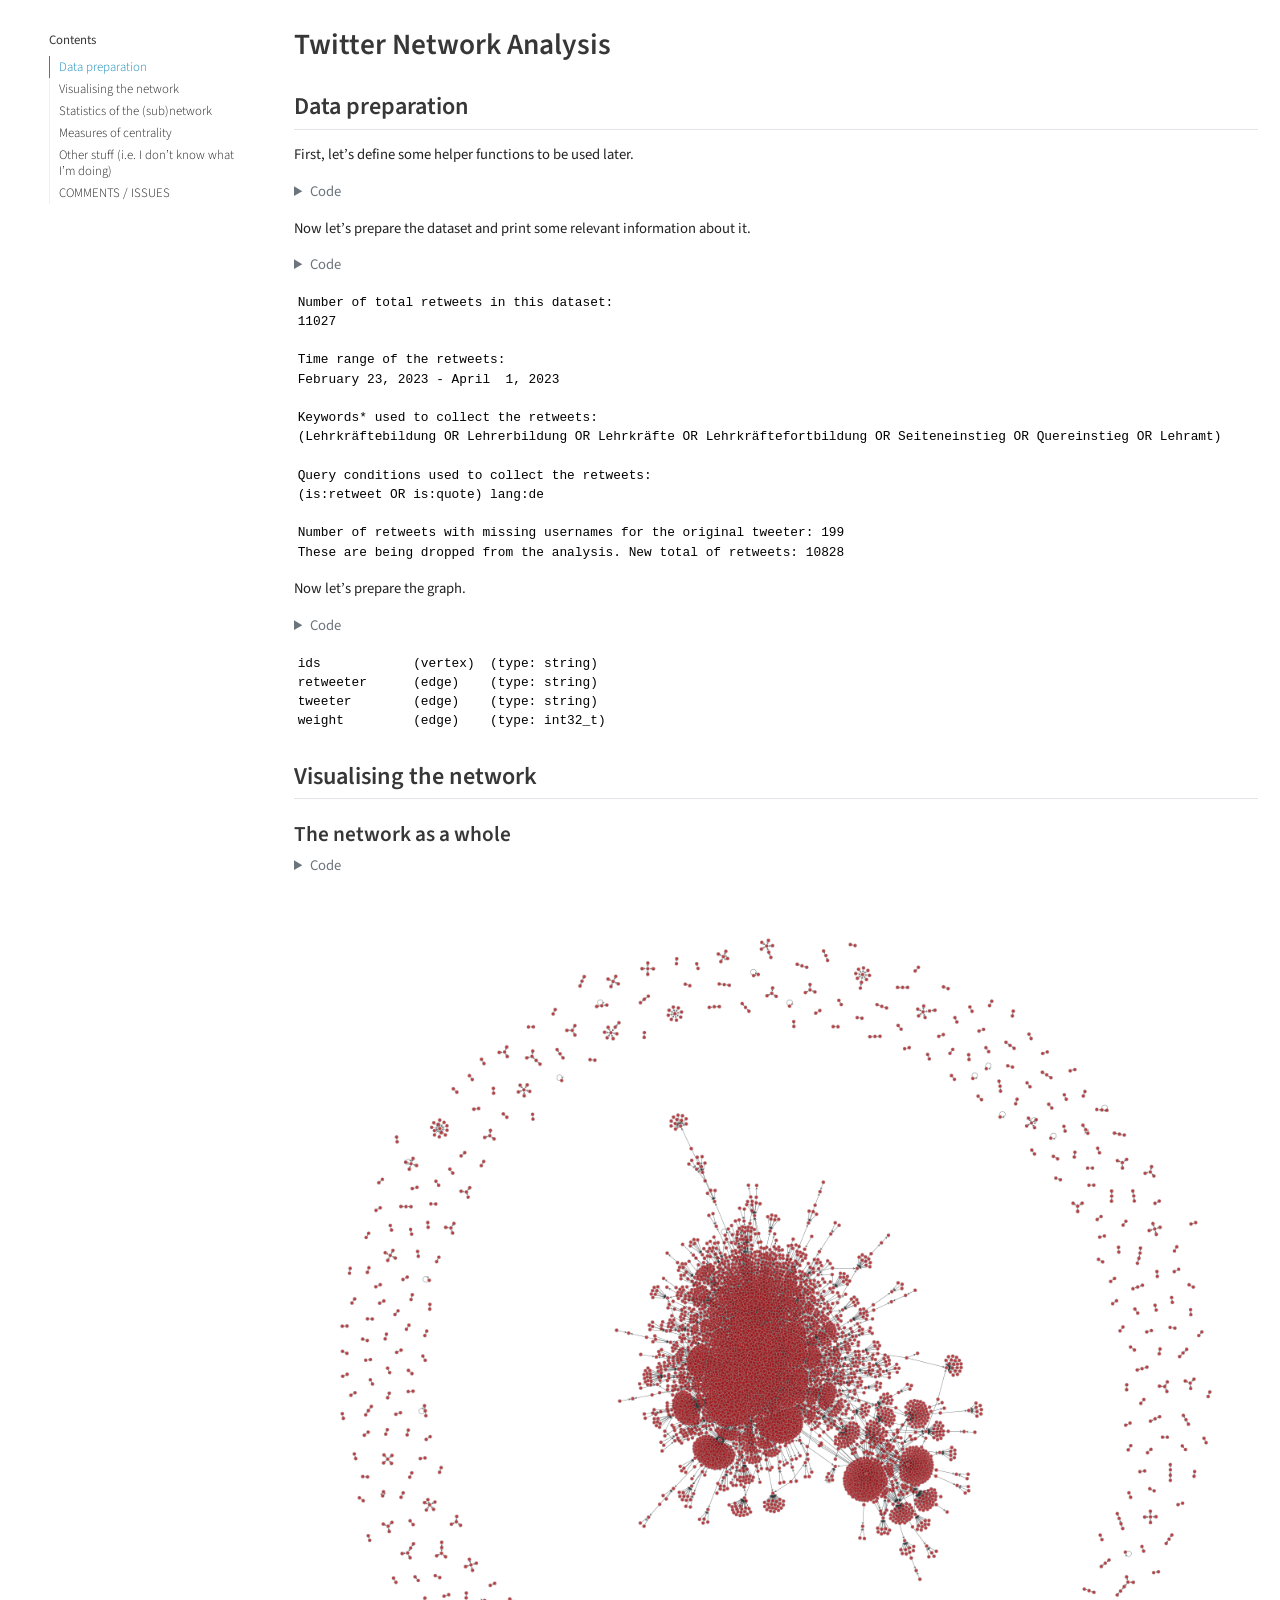
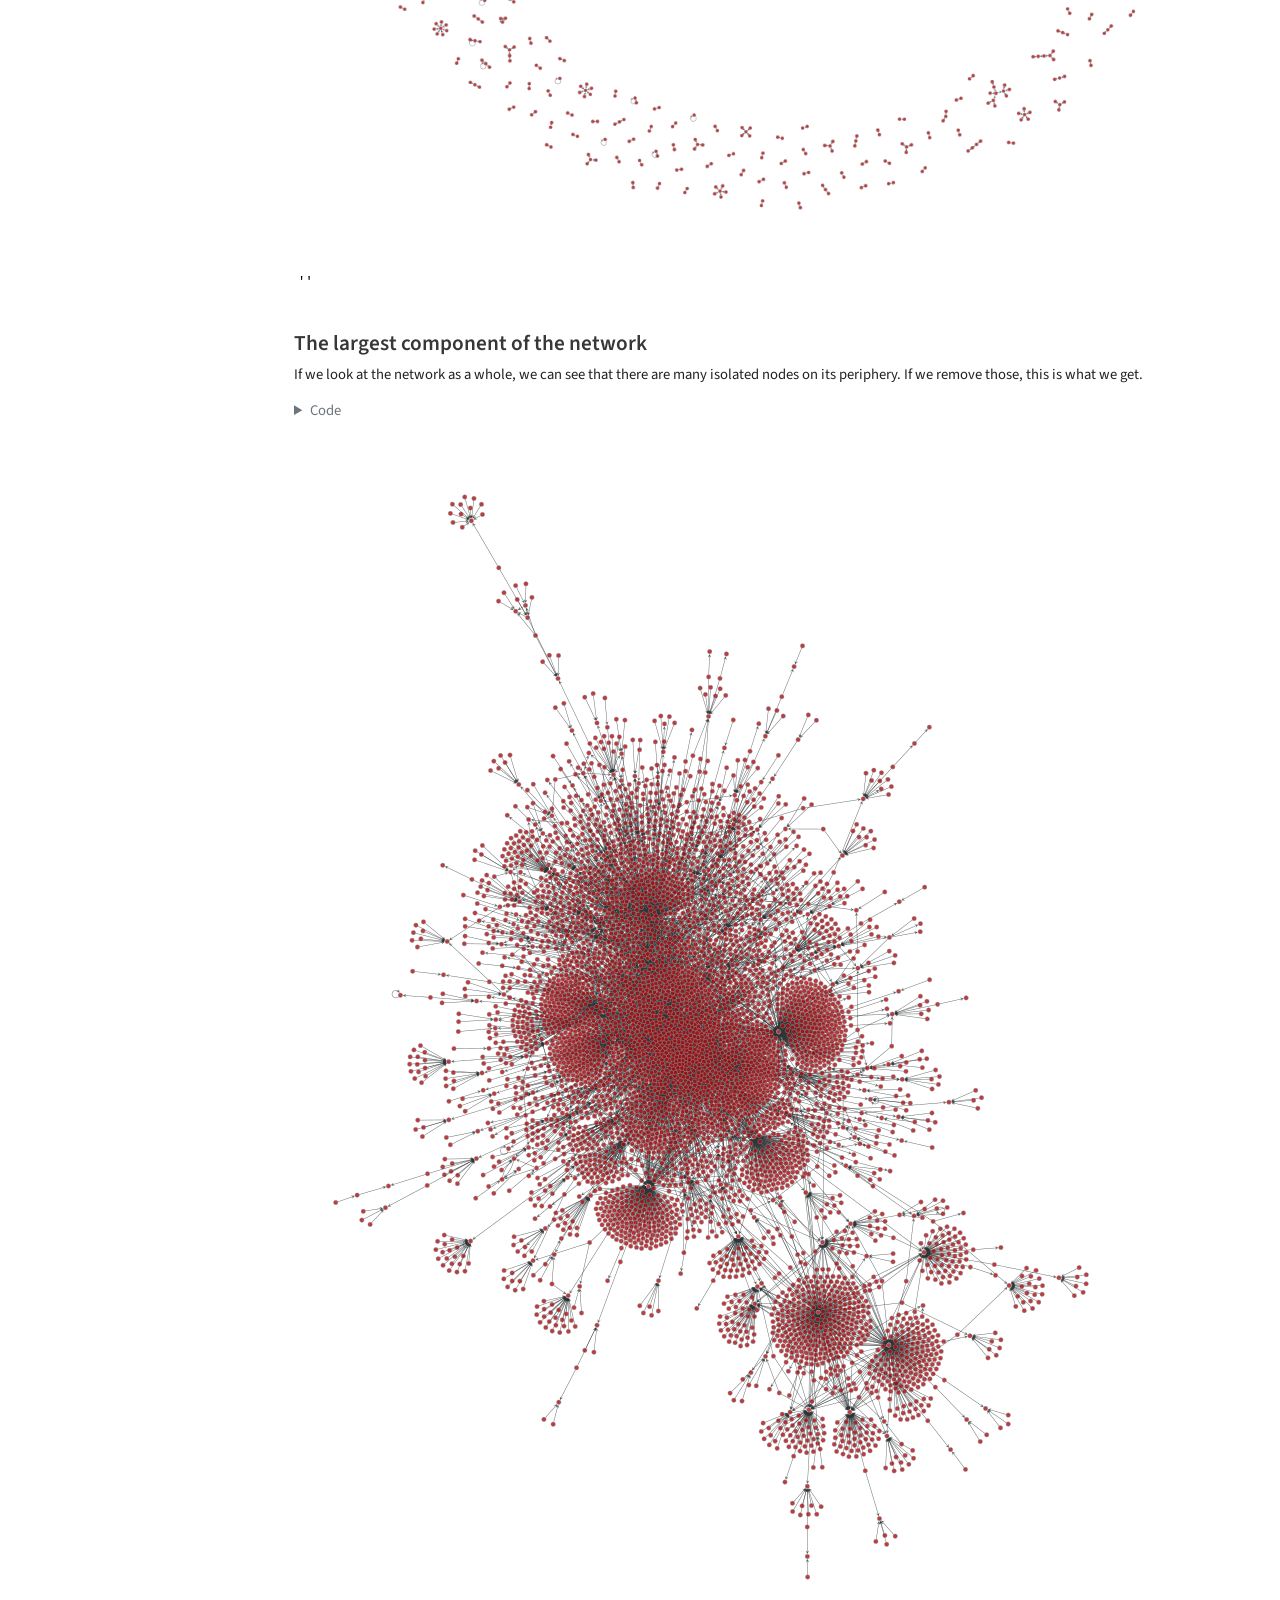
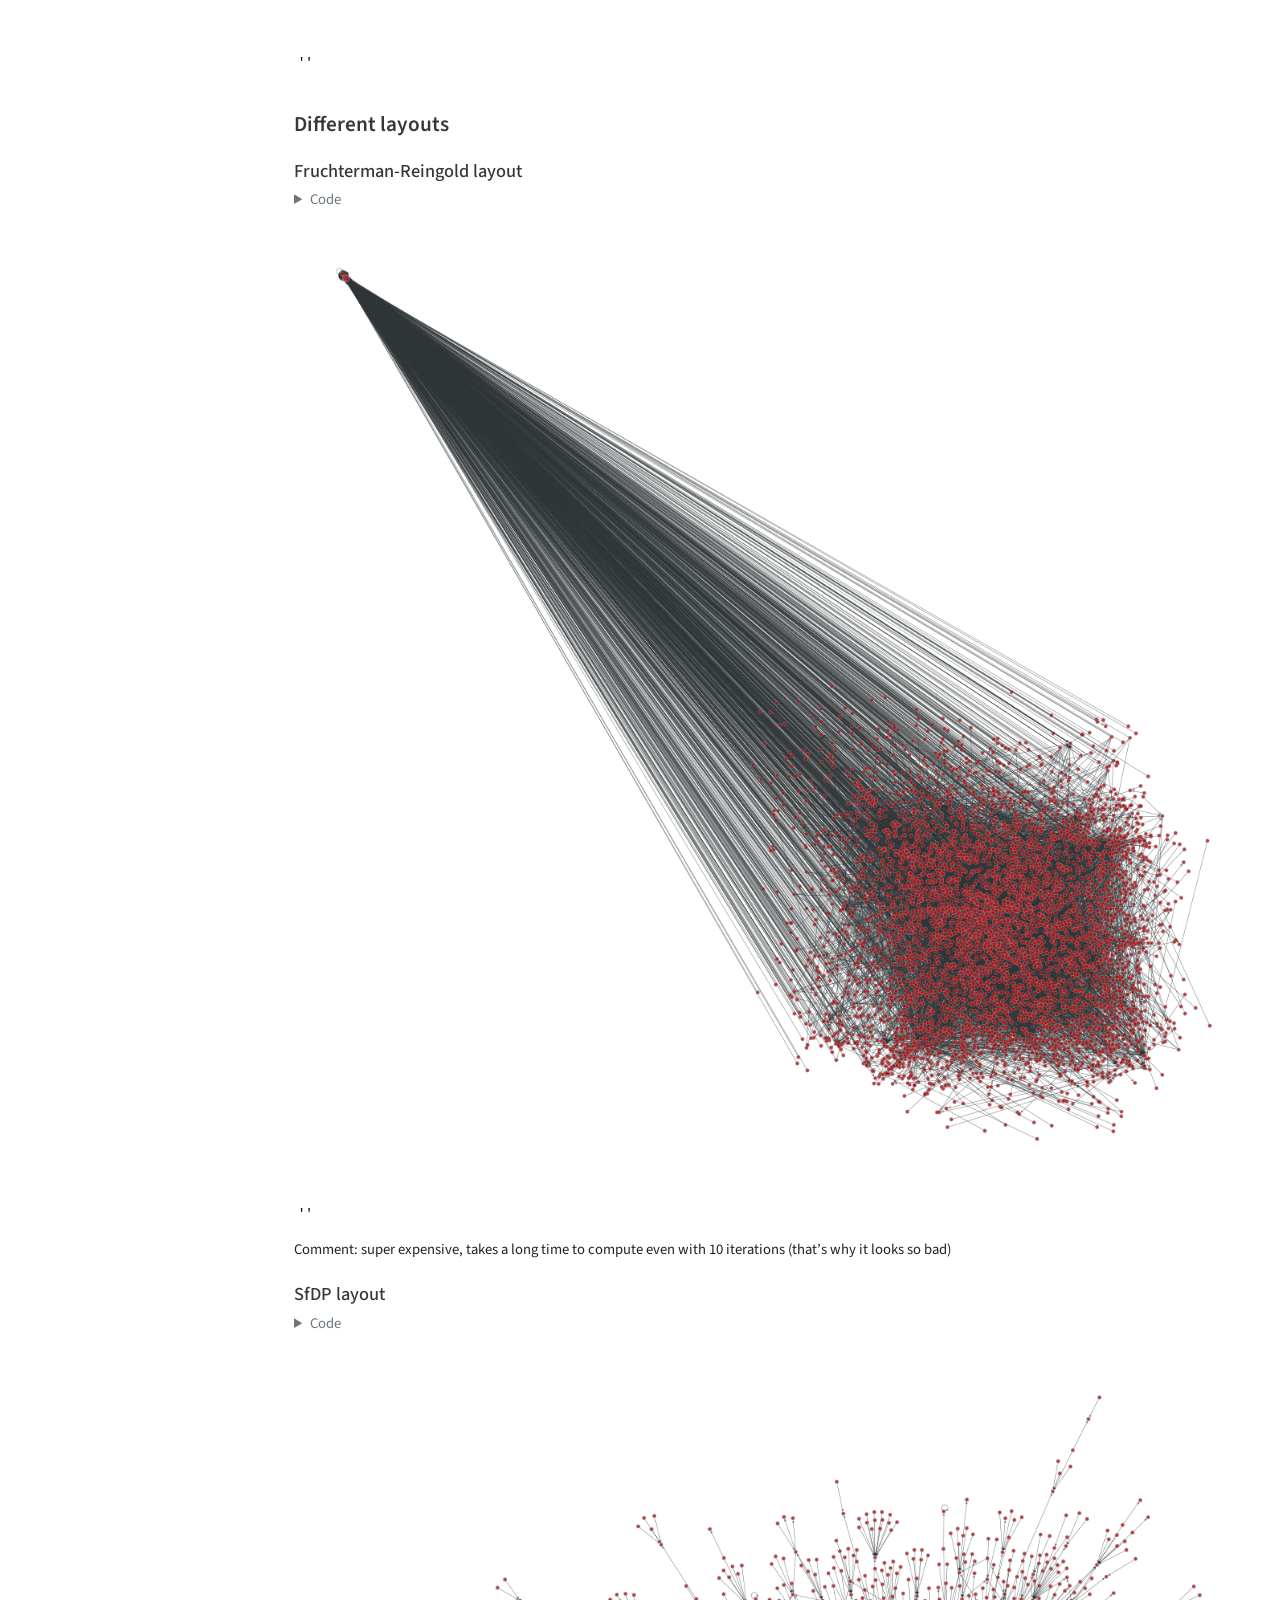
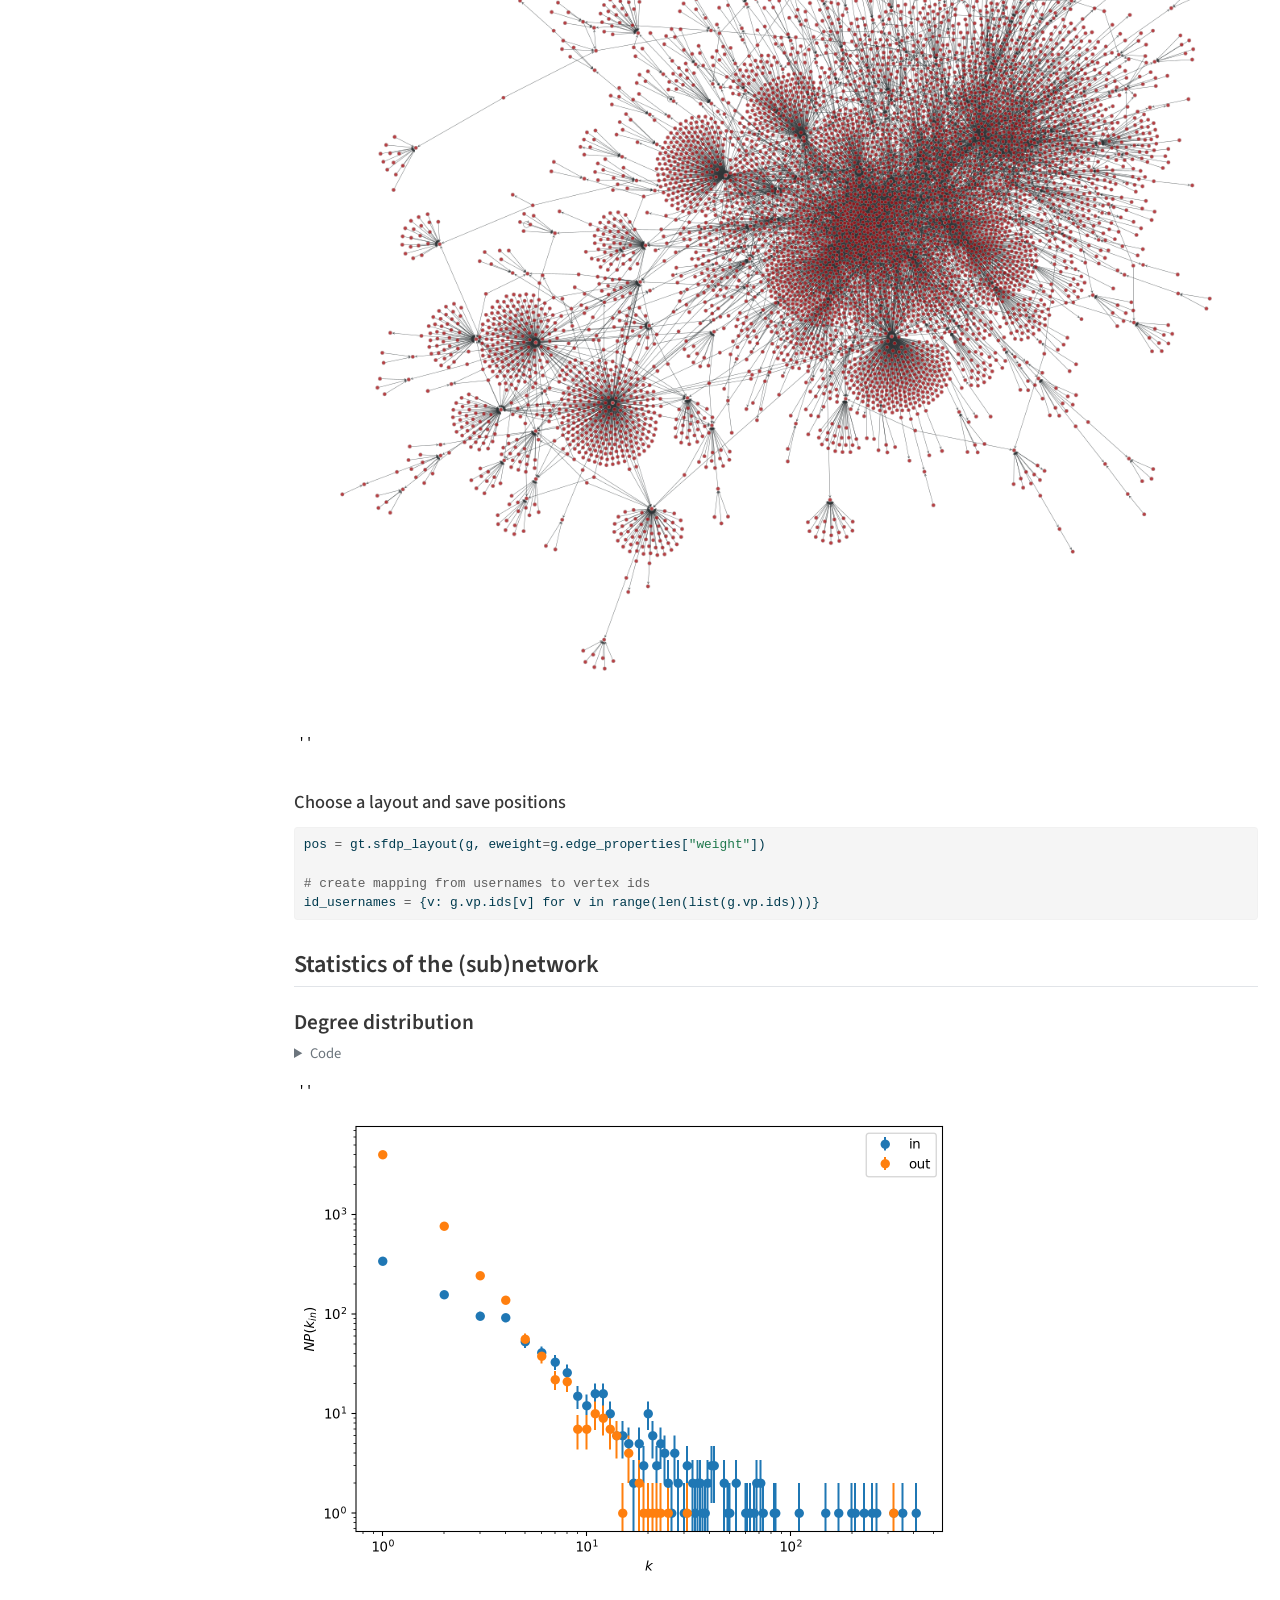
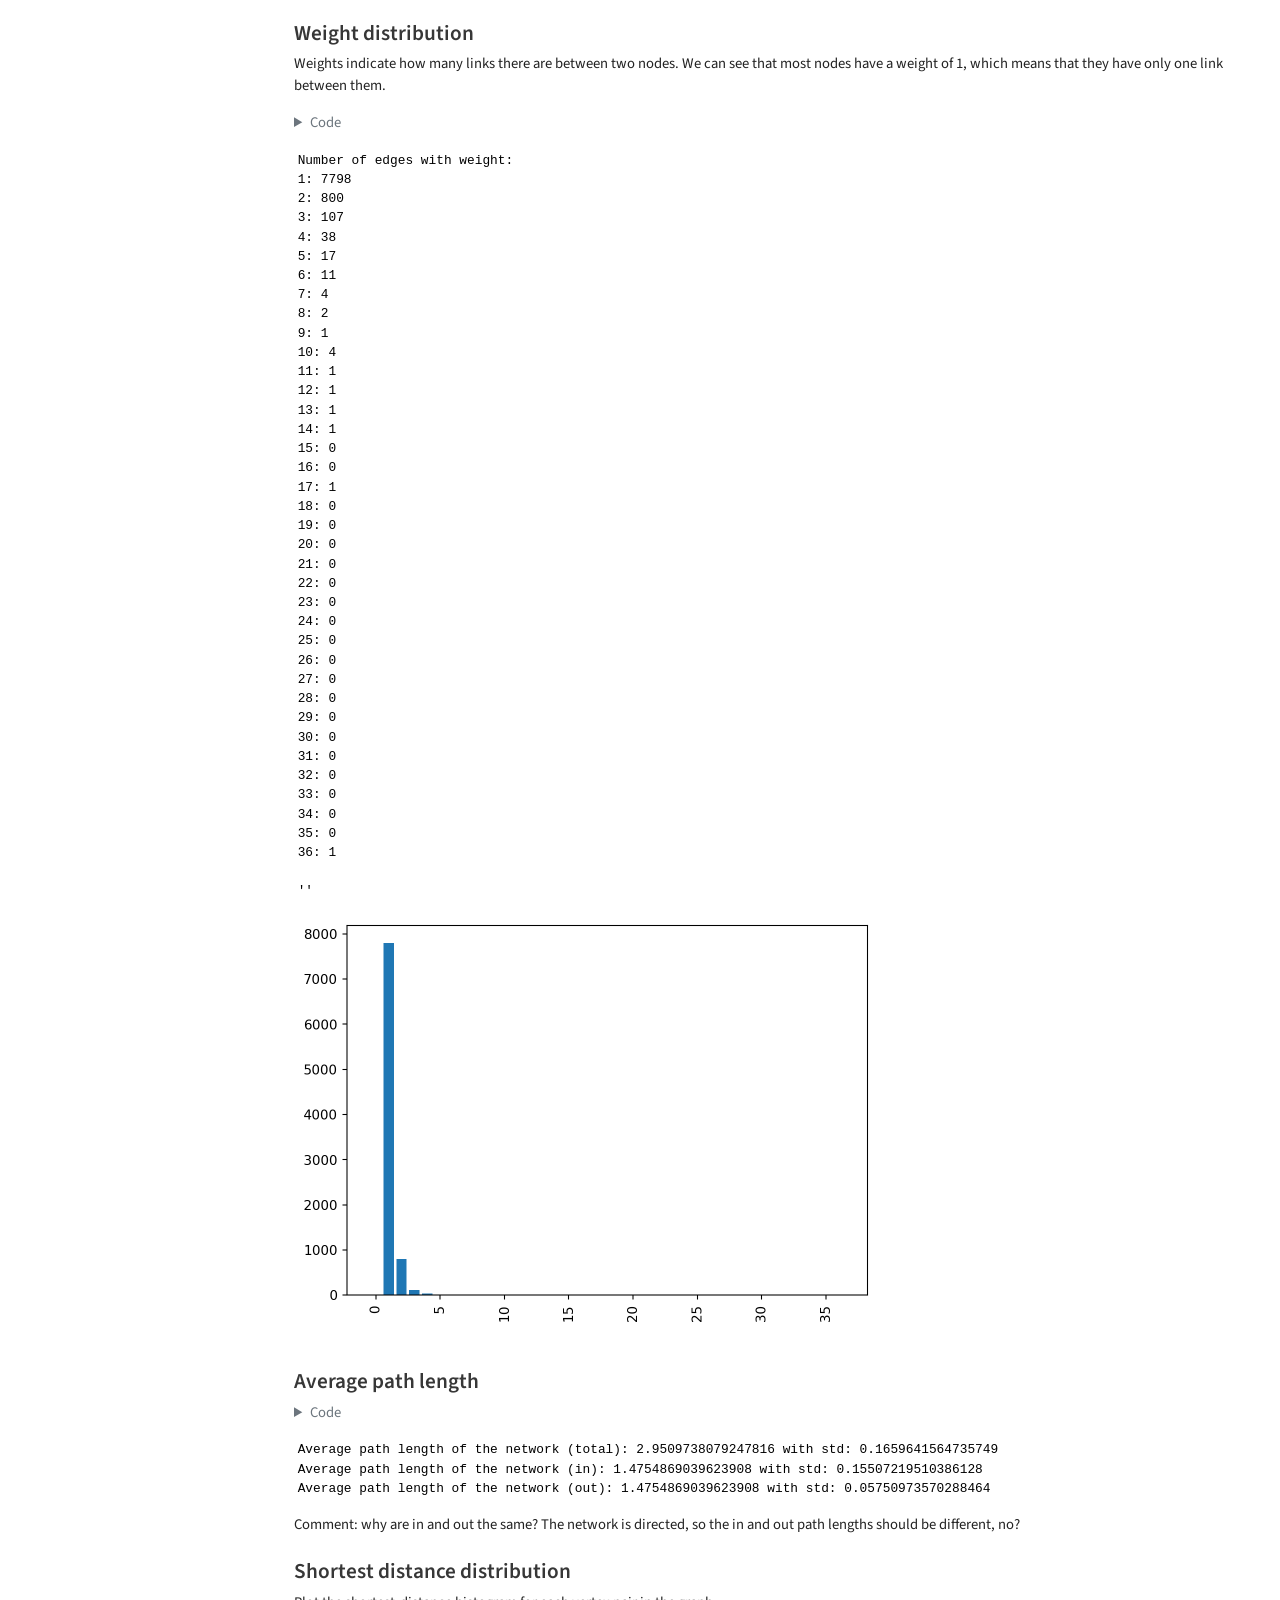
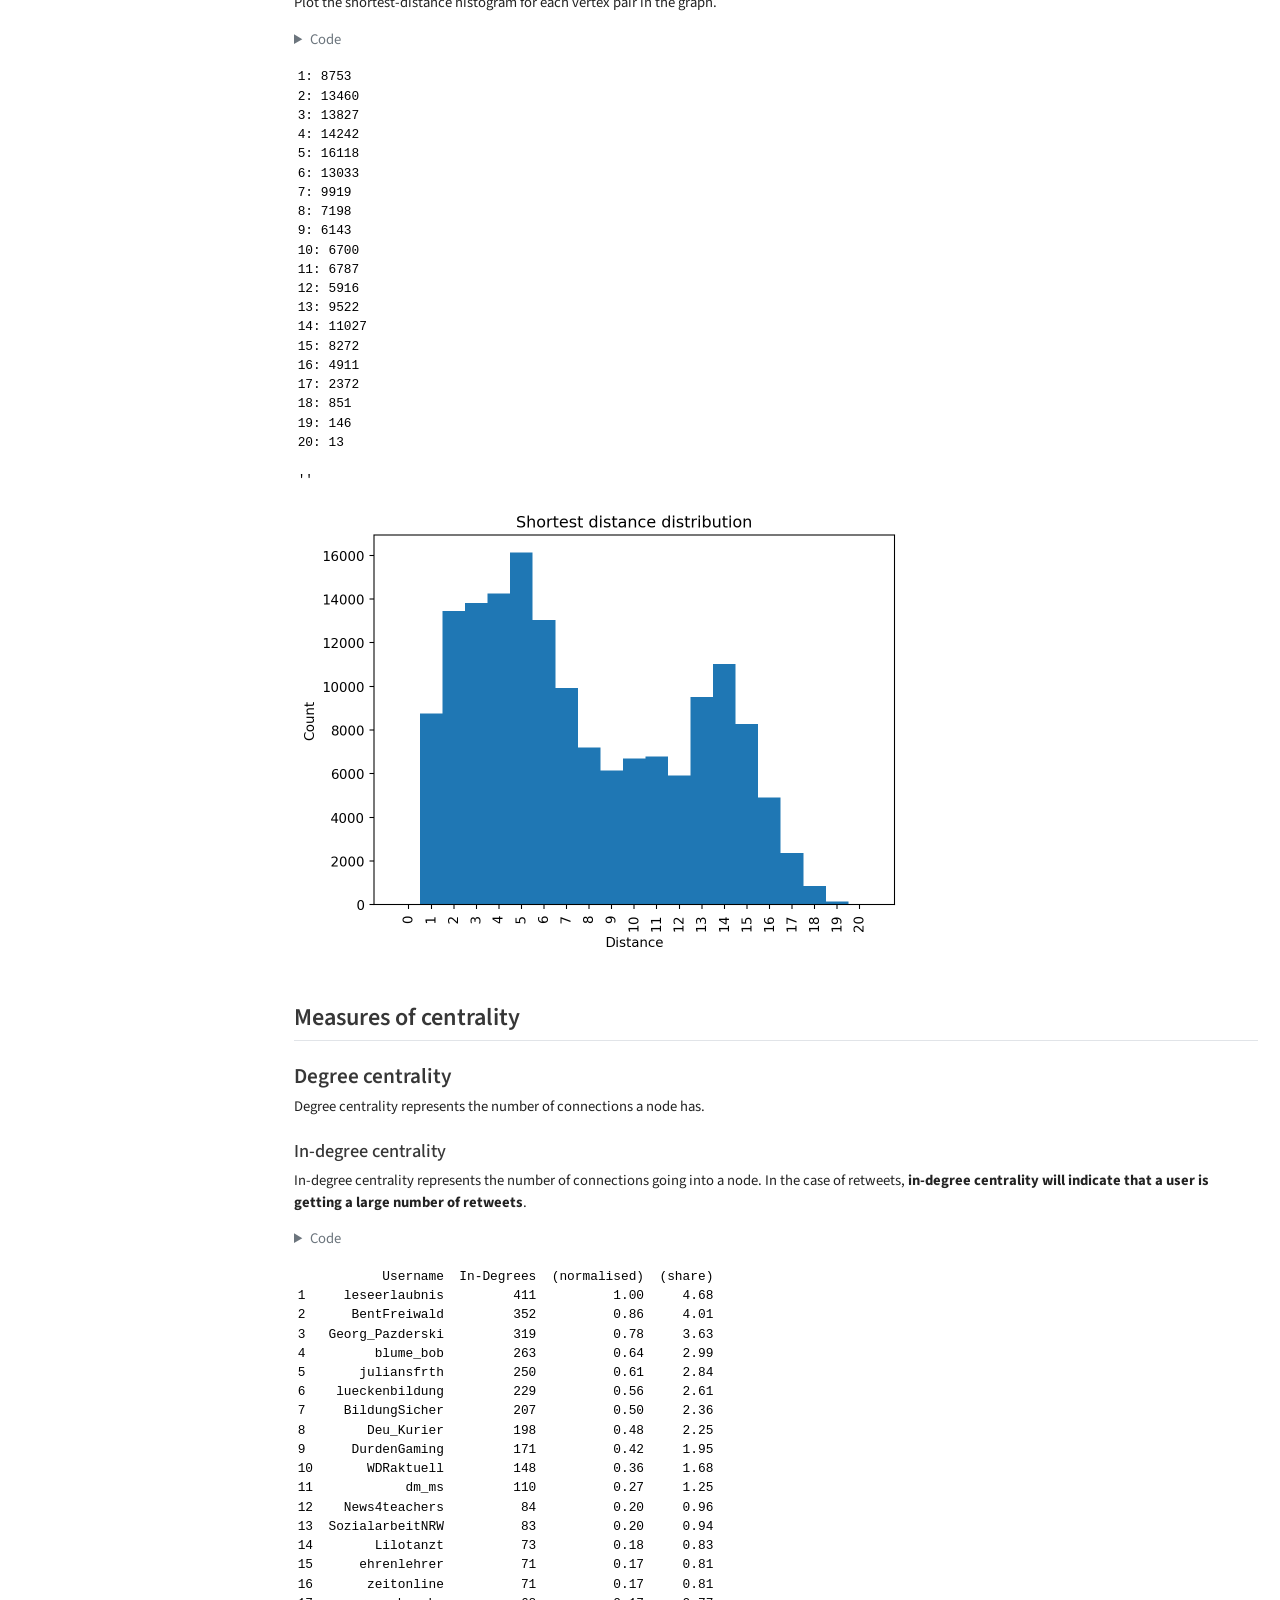
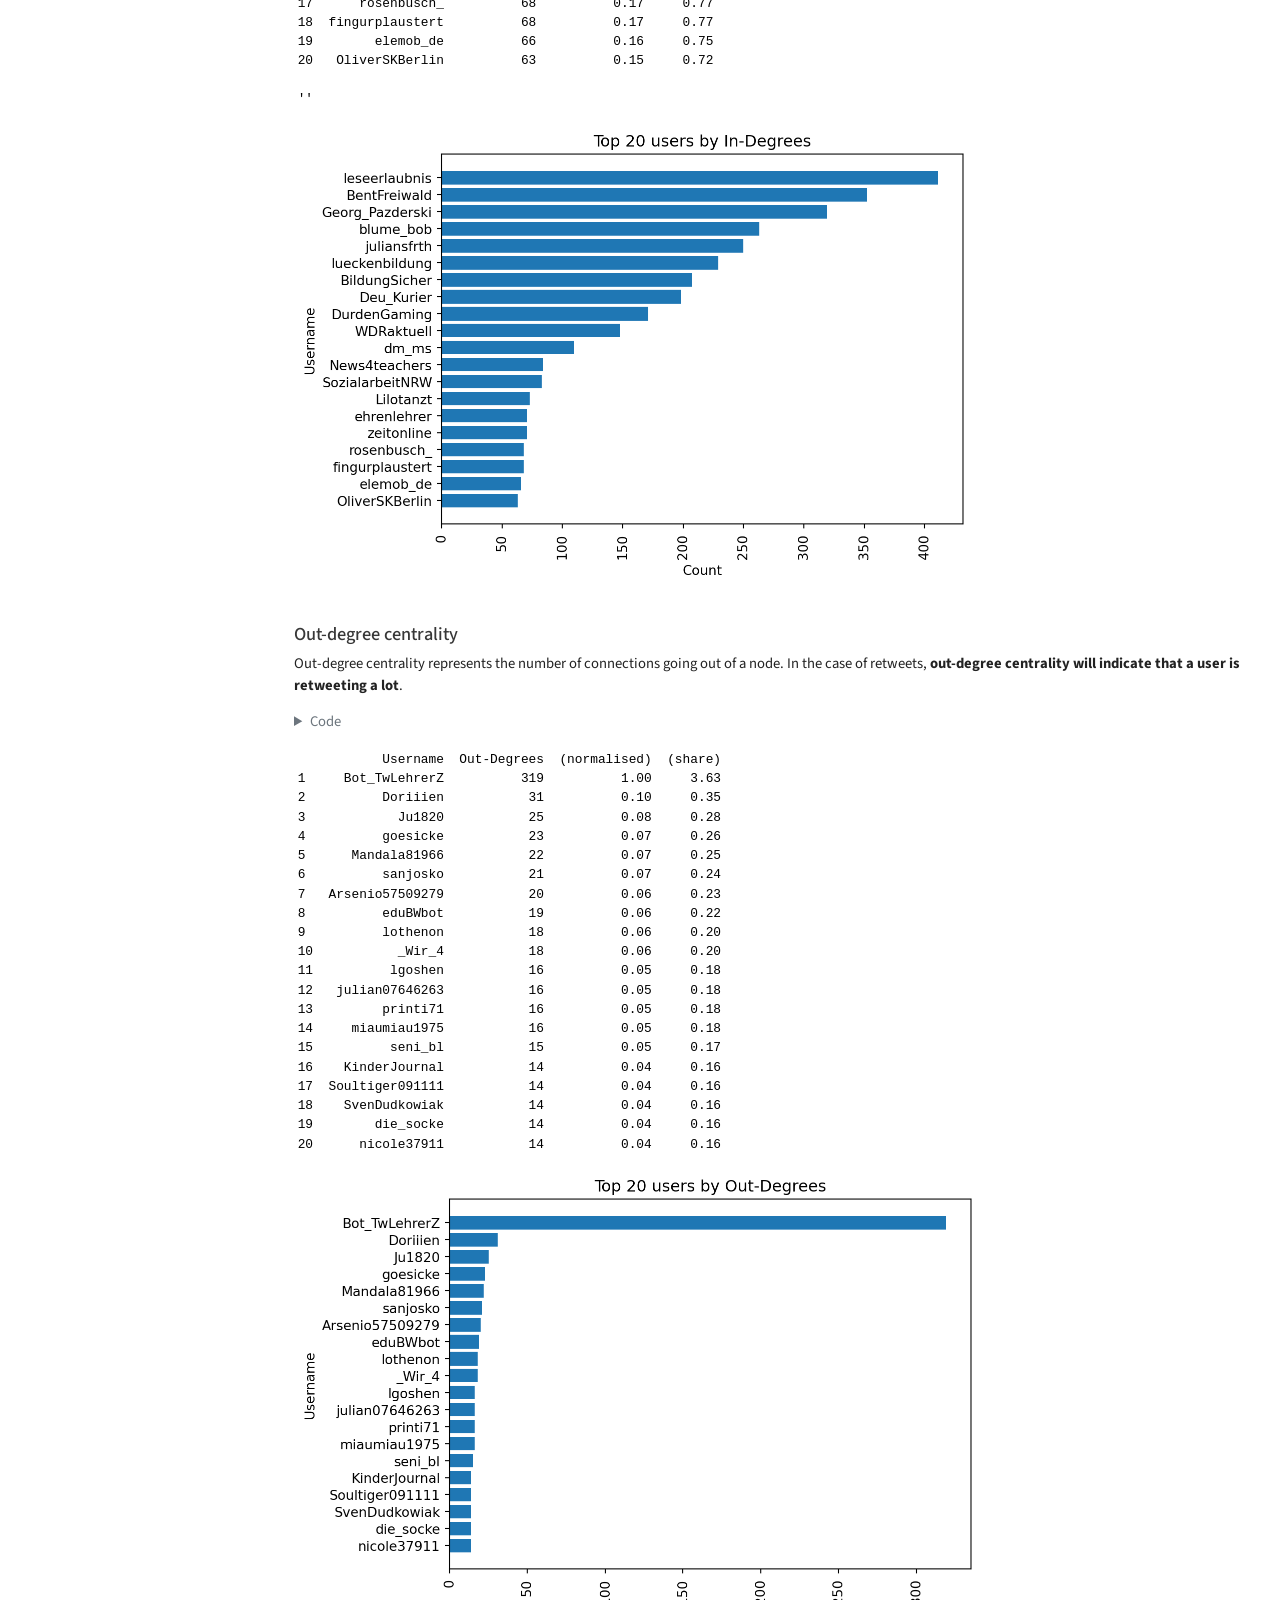
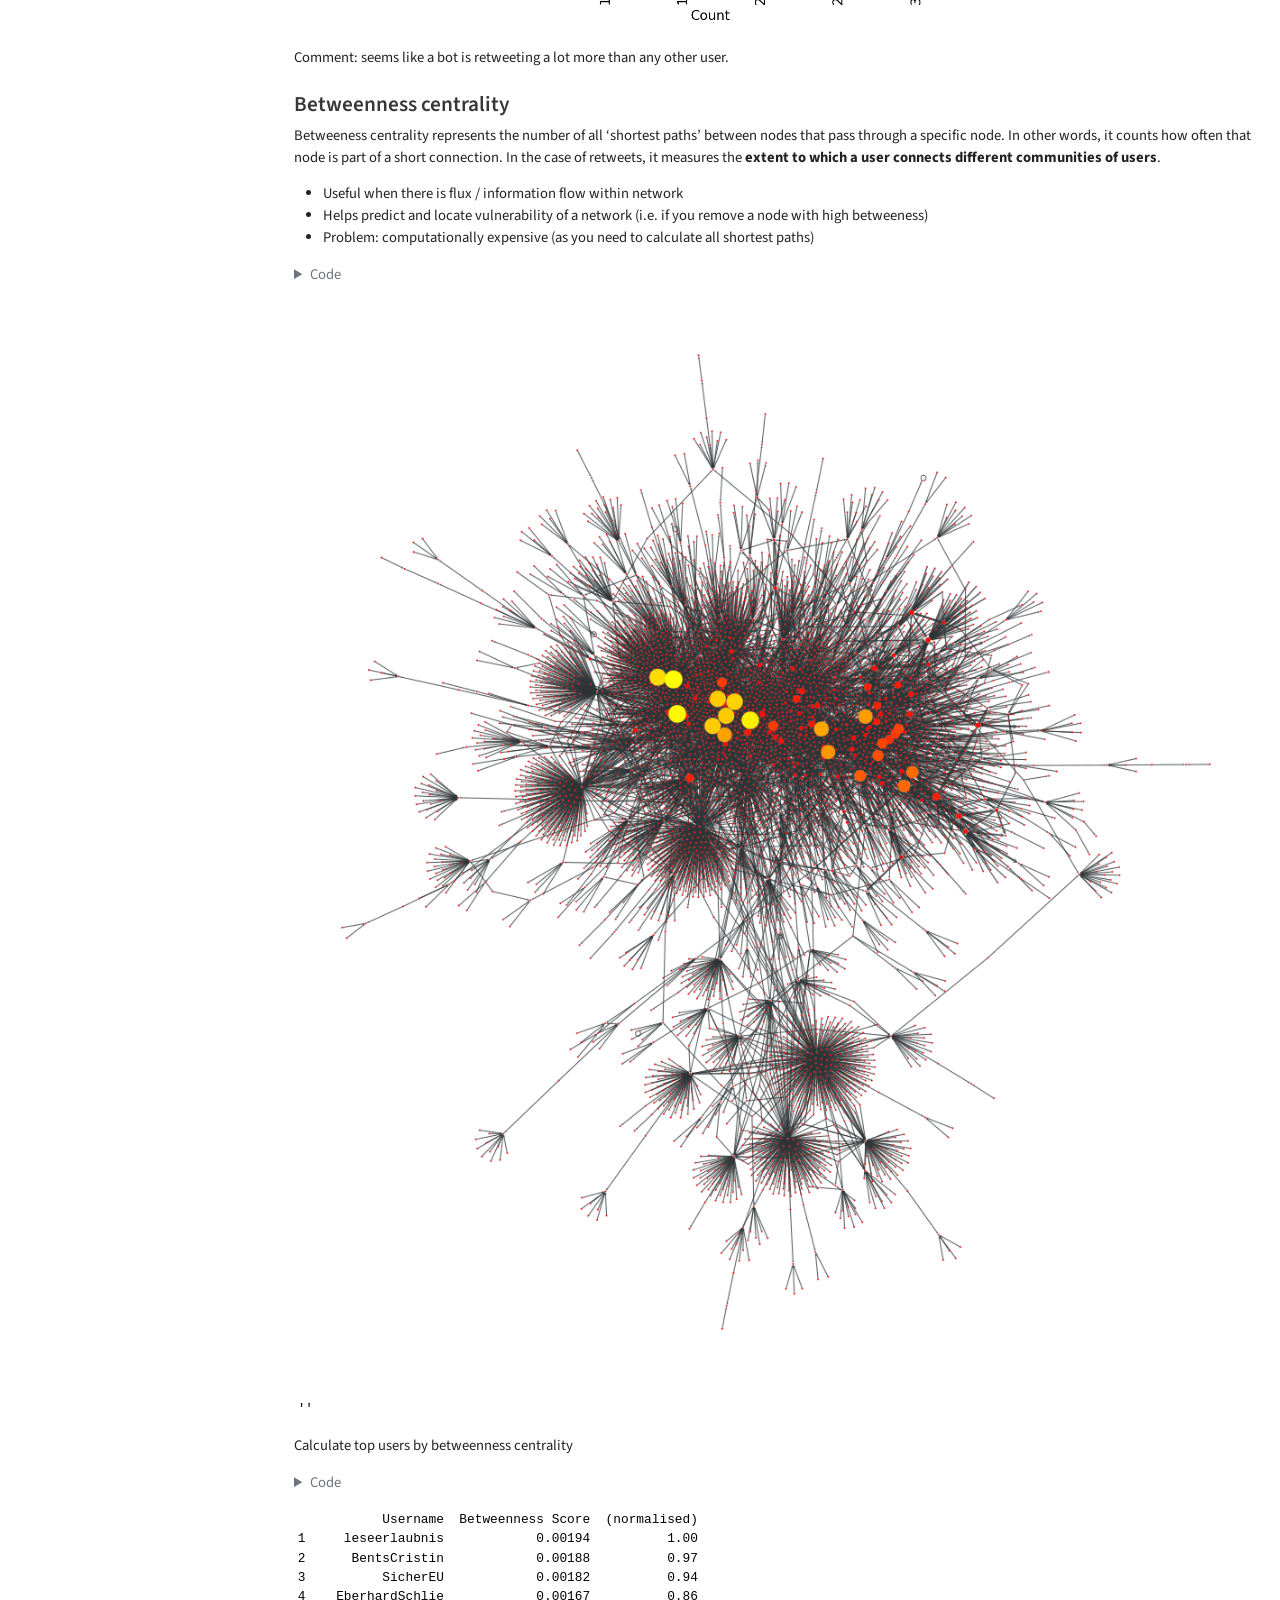
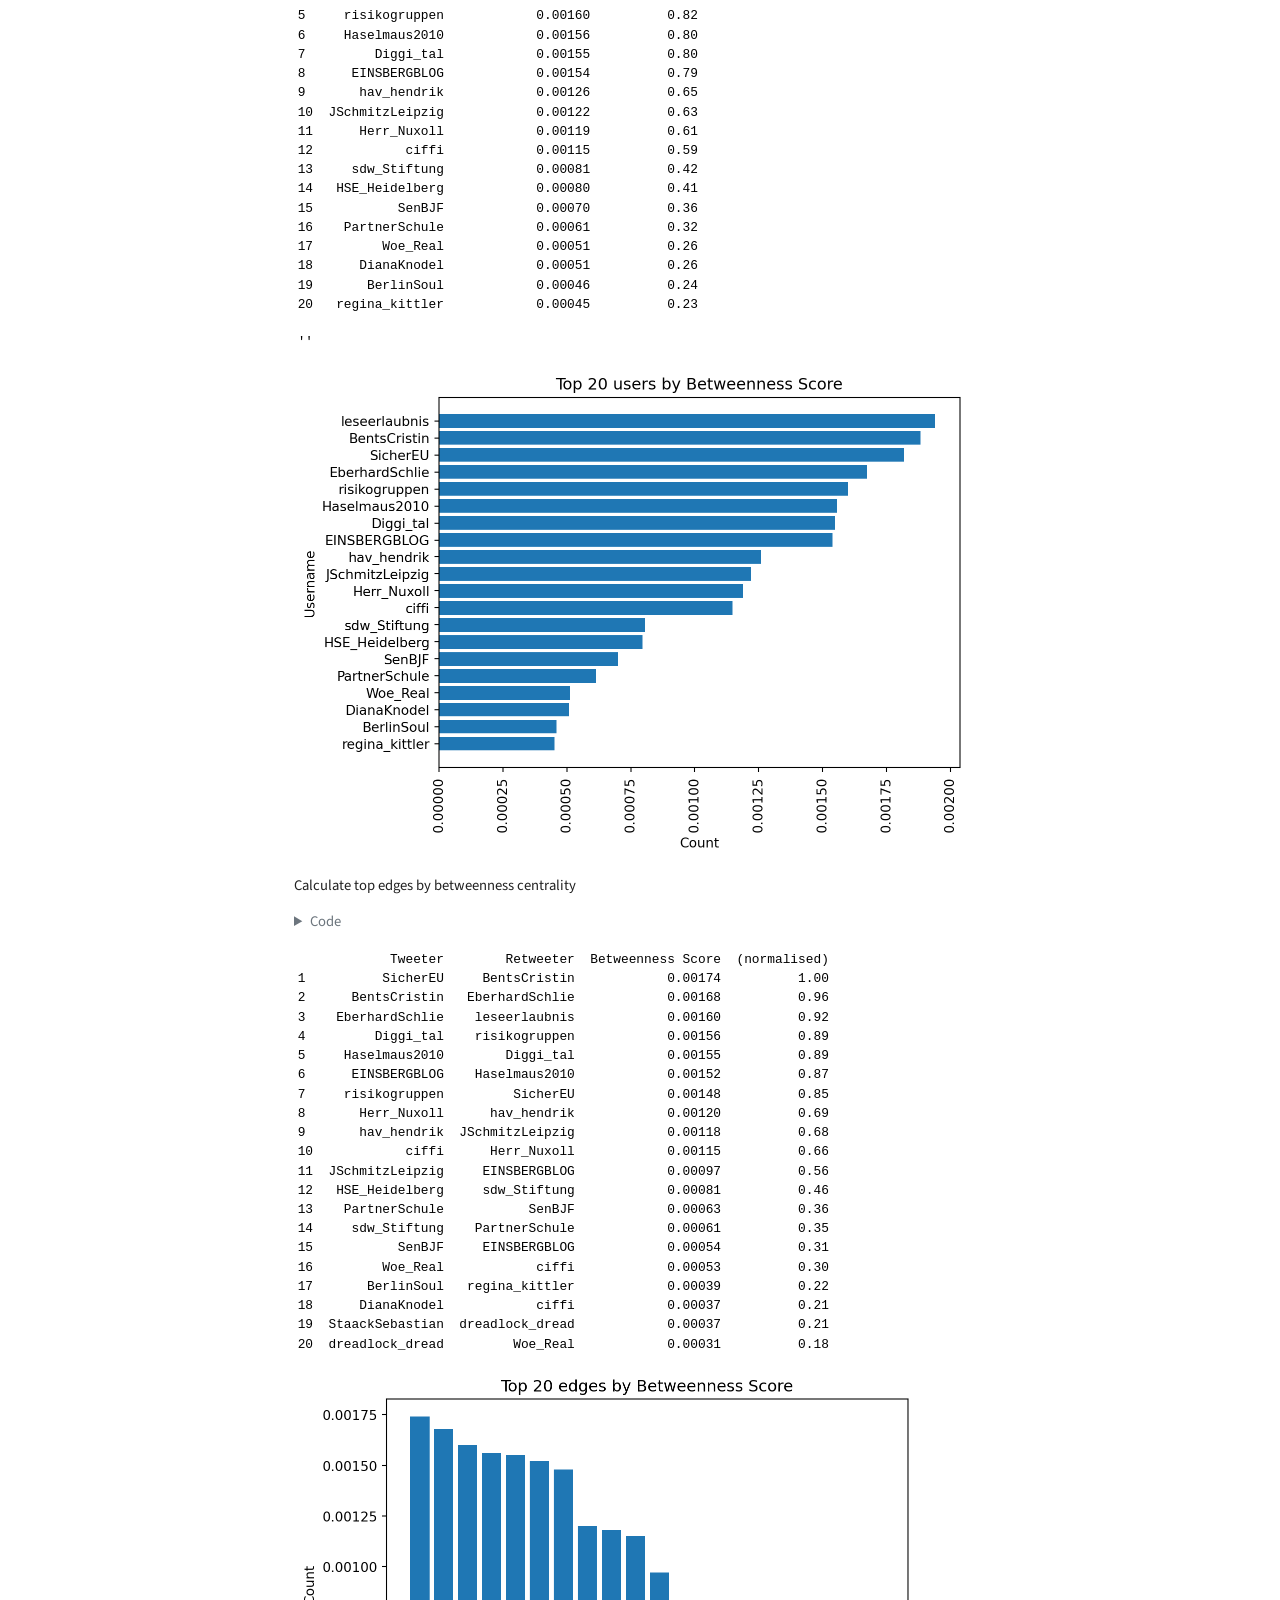
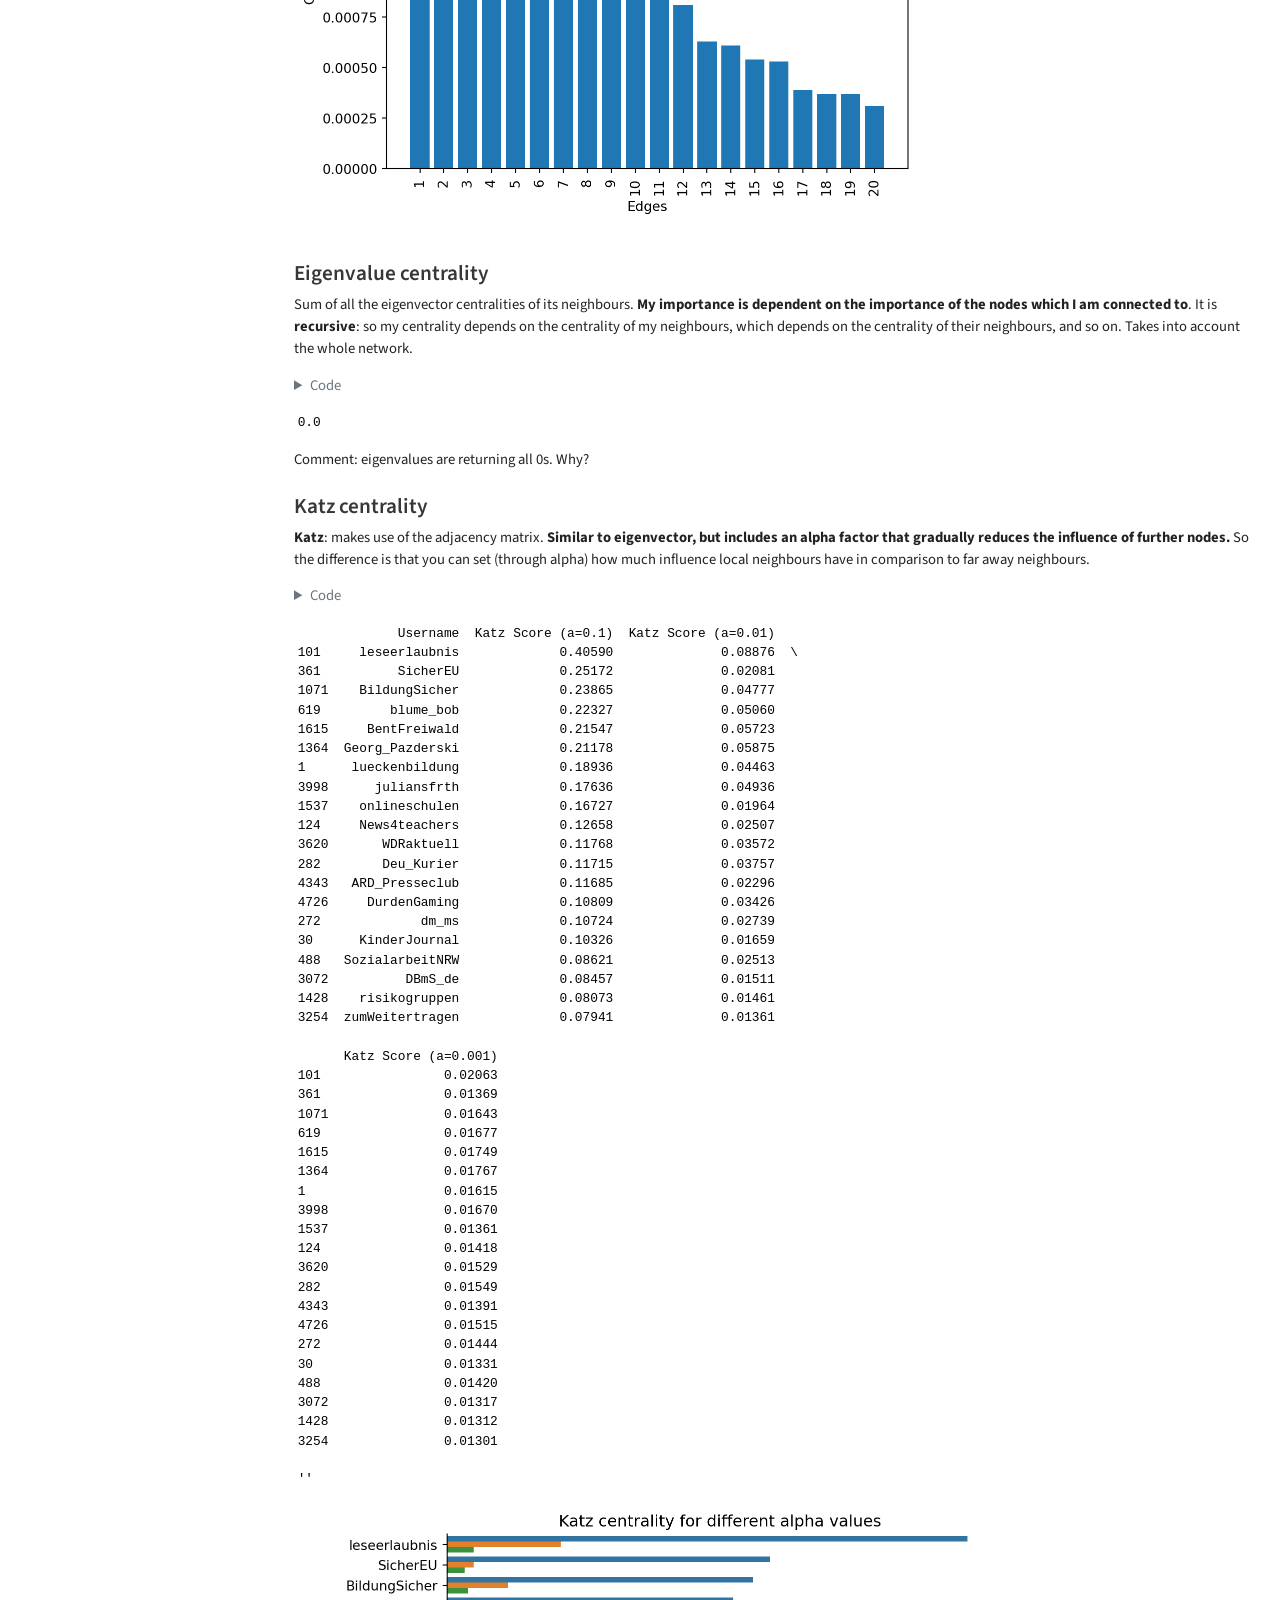
==== commit bfde8332: "🐛 add weight to betweeness centrality" ====
--- a/docs/src/analysis.html
+++ b/docs/src/analysis.html
@@ -423,7 +423,7 @@
 <div class="cell-output cell-output-display">
 <p><img src="analysis_files/figure-html/cell-5-output-1.png" class="img-fluid"></p>
 </div>
-<div class="cell-output cell-output-display" data-execution_count="4">
+<div class="cell-output cell-output-display" data-execution_count="19">
 <pre><code>''</code></pre>
 </div>
 </div>
@@ -443,7 +443,7 @@
 <div class="cell-output cell-output-display">
 <p><img src="analysis_files/figure-html/cell-6-output-1.png" class="img-fluid"></p>
 </div>
-<div class="cell-output cell-output-display" data-execution_count="5">
+<div class="cell-output cell-output-display" data-execution_count="20">
 <pre><code>''</code></pre>
 </div>
 </div>
@@ -461,7 +461,7 @@
 <div class="cell-output cell-output-display">
 <p><img src="analysis_files/figure-html/cell-7-output-1.png" class="img-fluid"></p>
 </div>
-<div class="cell-output cell-output-display" data-execution_count="6">
+<div class="cell-output cell-output-display" data-execution_count="21">
 <pre><code>''</code></pre>
 </div>
 </div>
@@ -478,7 +478,7 @@
 <div class="cell-output cell-output-display">
 <p><img src="analysis_files/figure-html/cell-8-output-1.png" class="img-fluid"></p>
 </div>
-<div class="cell-output cell-output-display" data-execution_count="7">
+<div class="cell-output cell-output-display" data-execution_count="22">
 <pre><code>''</code></pre>
 </div>
 </div>
@@ -526,7 +526,7 @@
 <span id="cb15-23"><a href="#cb15-23" aria-hidden="true" tabindex="-1"></a>plt.legend()</span>
 <span id="cb15-24"><a href="#cb15-24" aria-hidden="true" tabindex="-1"></a><span class="op">;</span></span></code><button title="Copy to Clipboard" class="code-copy-button"><i class="bi"></i></button></pre></div>
 </details>
-<div class="cell-output cell-output-display" data-execution_count="9">
+<div class="cell-output cell-output-display" data-execution_count="24">
 <pre><code>''</code></pre>
 </div>
 <div class="cell-output cell-output-display">
@@ -591,7 +591,7 @@
 35: 0
 36: 1</code></pre>
 </div>
-<div class="cell-output cell-output-display" data-execution_count="10">
+<div class="cell-output cell-output-display" data-execution_count="25">
 <pre><code>''</code></pre>
 </div>
 <div class="cell-output cell-output-display">
@@ -643,28 +643,28 @@
 <span id="cb22-10"><a href="#cb22-10" aria-hidden="true" tabindex="-1"></a><span class="op">;</span></span></code><button title="Copy to Clipboard" class="code-copy-button"><i class="bi"></i></button></pre></div>
 </details>
 <div class="cell-output cell-output-stdout">
-<pre><code>1: 8743
-2: 13474
-3: 13850
+<pre><code>1: 8753
+2: 13460
+3: 13827
 4: 14242
-5: 16132
-6: 13068
-7: 9925
-8: 7192
-9: 6137
-10: 6683
-11: 6783
-12: 5910
-13: 9495
-14: 11039
-15: 8258
-16: 4897
-17: 2371
-18: 850
-19: 148
+5: 16118
+6: 13033
+7: 9919
+8: 7198
+9: 6143
+10: 6700
+11: 6787
+12: 5916
+13: 9522
+14: 11027
+15: 8272
+16: 4911
+17: 2372
+18: 851
+19: 146
 20: 13</code></pre>
 </div>
-<div class="cell-output cell-output-display" data-execution_count="12">
+<div class="cell-output cell-output-display" data-execution_count="27">
 <pre><code>''</code></pre>
 </div>
 <div class="cell-output cell-output-display">
@@ -731,7 +731,7 @@
 19        elemob_de          66          0.16     0.75
 20   OliverSKBerlin          63          0.15     0.72</code></pre>
 </div>
-<div class="cell-output cell-output-display" data-execution_count="13">
+<div class="cell-output cell-output-display" data-execution_count="28">
 <pre><code>''</code></pre>
 </div>
 <div class="cell-output cell-output-display">
@@ -810,7 +810,7 @@
 <div class="cell" data-execution_count="15">
 <details>
 <summary>Code</summary>
-<div class="sourceCode cell-code" id="cb30"><pre class="sourceCode python code-with-copy"><code class="sourceCode python"><span id="cb30-1"><a href="#cb30-1" aria-hidden="true" tabindex="-1"></a>vp, ep <span class="op">=</span> gt.betweenness(g)</span>
+<div class="sourceCode cell-code" id="cb30"><pre class="sourceCode python code-with-copy"><code class="sourceCode python"><span id="cb30-1"><a href="#cb30-1" aria-hidden="true" tabindex="-1"></a>vp, ep <span class="op">=</span> gt.betweenness(g, pivots<span class="op">=</span><span class="va">None</span>, vprop<span class="op">=</span><span class="va">None</span>, eprop<span class="op">=</span><span class="va">None</span>, weight<span class="op">=</span>g.ep[<span class="st">"weight"</span>], norm<span class="op">=</span><span class="va">True</span>)</span>
 <span id="cb30-2"><a href="#cb30-2" aria-hidden="true" tabindex="-1"></a></span>
 <span id="cb30-3"><a href="#cb30-3" aria-hidden="true" tabindex="-1"></a>gt.graph_draw(g, pos<span class="op">=</span>pos, vertex_fill_color<span class="op">=</span>vp,</span>
 <span id="cb30-4"><a href="#cb30-4" aria-hidden="true" tabindex="-1"></a>              vertex_size<span class="op">=</span>gt.prop_to_size(vp, mi<span class="op">=</span><span class="dv">1</span>, ma<span class="op">=</span><span class="dv">10</span>),</span>
@@ -822,7 +822,7 @@
 <div class="cell-output cell-output-display">
 <p><img src="analysis_files/figure-html/cell-16-output-1.png" class="img-fluid"></p>
 </div>
-<div class="cell-output cell-output-display" data-execution_count="15">
+<div class="cell-output cell-output-display" data-execution_count="30">
 <pre><code>''</code></pre>
 </div>
 </div>
@@ -853,32 +853,32 @@
 </details>
 <div class="cell-output cell-output-stdout">
 <pre><code>           Username  Betweenness Score  (normalised)
-1     leseerlaubnis            0.00192          1.00
-2      BentsCristin            0.00184          0.96
-3          SicherEU            0.00180          0.94
-4    EberhardSchlie            0.00165          0.86
-5     Haselmaus2010            0.00152          0.79
-6         Diggi_tal            0.00152          0.79
-7      EINSBERGBLOG            0.00151          0.79
-8       hav_hendrik            0.00126          0.66
-9   JSchmitzLeipzig            0.00122          0.64
-10      Herr_Nuxoll            0.00119          0.62
-11            ciffi            0.00115          0.60
-12    risikogruppen            0.00085          0.44
+1     leseerlaubnis            0.00194          1.00
+2      BentsCristin            0.00188          0.97
+3          SicherEU            0.00182          0.94
+4    EberhardSchlie            0.00167          0.86
+5     risikogruppen            0.00160          0.82
+6     Haselmaus2010            0.00156          0.80
+7         Diggi_tal            0.00155          0.80
+8      EINSBERGBLOG            0.00154          0.79
+9       hav_hendrik            0.00126          0.65
+10  JSchmitzLeipzig            0.00122          0.63
+11      Herr_Nuxoll            0.00119          0.61
+12            ciffi            0.00115          0.59
 13     sdw_Stiftung            0.00081          0.42
-14   HSE_Heidelberg            0.00080          0.42
-15  zumWeitertragen            0.00072          0.37
-16           SenBJF            0.00068          0.35
-17    PartnerSchule            0.00059          0.31
-18      DianaKnodel            0.00053          0.27
-19         Woe_Real            0.00050          0.26
-20       BerlinSoul            0.00046          0.24</code></pre>
-</div>
-<div class="cell-output cell-output-display" data-execution_count="16">
+14   HSE_Heidelberg            0.00080          0.41
+15           SenBJF            0.00070          0.36
+16    PartnerSchule            0.00061          0.32
+17         Woe_Real            0.00051          0.26
+18      DianaKnodel            0.00051          0.26
+19       BerlinSoul            0.00046          0.24
+20   regina_kittler            0.00045          0.23</code></pre>
+</div>
+<div class="cell-output cell-output-display" data-execution_count="31">
 <pre><code>''</code></pre>
 </div>
 <div class="cell-output cell-output-display">
-<p><img src="analysis_files/figure-html/cell-17-output-3.png" width="687" height="492"></p>
+<p><img src="analysis_files/figure-html/cell-17-output-3.png" width="675" height="492"></p>
 </div>
 </div>
 <p>Calculate top edges by betweenness centrality</p>
@@ -907,26 +907,26 @@
 </details>
 <div class="cell-output cell-output-stdout">
 <pre><code>            Tweeter        Retweeter  Betweenness Score  (normalised)
-1          SicherEU     BentsCristin            0.00172          1.00
-2      BentsCristin   EberhardSchlie            0.00165          0.96
-3    EberhardSchlie    leseerlaubnis            0.00157          0.92
-4     Haselmaus2010        Diggi_tal            0.00152          0.88
-5      EINSBERGBLOG    Haselmaus2010            0.00149          0.87
-6       Herr_Nuxoll      hav_hendrik            0.00121          0.70
-7       hav_hendrik  JSchmitzLeipzig            0.00118          0.69
-8             ciffi      Herr_Nuxoll            0.00115          0.67
-9   JSchmitzLeipzig     EINSBERGBLOG            0.00097          0.57
-10        Diggi_tal    risikogruppen            0.00081          0.47
-11   HSE_Heidelberg     sdw_Stiftung            0.00081          0.47
-12    risikogruppen         SicherEU            0.00075          0.44
-13  zumWeitertragen         SicherEU            0.00072          0.42
-14        Diggi_tal  zumWeitertragen            0.00072          0.42
-15    PartnerSchule           SenBJF            0.00061          0.35
-16     sdw_Stiftung    PartnerSchule            0.00059          0.34
-17         Woe_Real            ciffi            0.00052          0.31
-18           SenBJF     EINSBERGBLOG            0.00052          0.30
-19  StaackSebastian  dreadlock_dread            0.00039          0.23
-20       BerlinSoul   regina_kittler            0.00038          0.22</code></pre>
+1          SicherEU     BentsCristin            0.00174          1.00
+2      BentsCristin   EberhardSchlie            0.00168          0.96
+3    EberhardSchlie    leseerlaubnis            0.00160          0.92
+4         Diggi_tal    risikogruppen            0.00156          0.89
+5     Haselmaus2010        Diggi_tal            0.00155          0.89
+6      EINSBERGBLOG    Haselmaus2010            0.00152          0.87
+7     risikogruppen         SicherEU            0.00148          0.85
+8       Herr_Nuxoll      hav_hendrik            0.00120          0.69
+9       hav_hendrik  JSchmitzLeipzig            0.00118          0.68
+10            ciffi      Herr_Nuxoll            0.00115          0.66
+11  JSchmitzLeipzig     EINSBERGBLOG            0.00097          0.56
+12   HSE_Heidelberg     sdw_Stiftung            0.00081          0.46
+13    PartnerSchule           SenBJF            0.00063          0.36
+14     sdw_Stiftung    PartnerSchule            0.00061          0.35
+15           SenBJF     EINSBERGBLOG            0.00054          0.31
+16         Woe_Real            ciffi            0.00053          0.30
+17       BerlinSoul   regina_kittler            0.00039          0.22
+18      DianaKnodel            ciffi            0.00037          0.21
+19  StaackSebastian  dreadlock_dread            0.00037          0.21
+20  dreadlock_dread         Woe_Real            0.00031          0.18</code></pre>
 </div>
 <div class="cell-output cell-output-display">
 <p><img src="analysis_files/figure-html/cell-18-output-2.png" width="623" height="453"></p>
@@ -1045,7 +1045,7 @@
 1428               0.01312  
 3254               0.01301  </code></pre>
 </div>
-<div class="cell-output cell-output-display" data-execution_count="19">
+<div class="cell-output cell-output-display" data-execution_count="34">
 <pre><code>''</code></pre>
 </div>
 <div class="cell-output cell-output-display">
@@ -1108,7 +1108,7 @@
 19       RSandra266         0.00609          0.17
 20          LHaasis         0.00564          0.16</code></pre>
 </div>
-<div class="cell-output cell-output-display" data-execution_count="20">
+<div class="cell-output cell-output-display" data-execution_count="35">
 <pre><code>''</code></pre>
 </div>
 <div class="cell-output cell-output-display">
@@ -1128,8 +1128,8 @@
 <span id="cb45-2"><a href="#cb45-2" aria-hidden="true" tabindex="-1"></a></span>
 <span id="cb45-3"><a href="#cb45-3" aria-hidden="true" tabindex="-1"></a>gt.local_clustering(g, prop<span class="op">=</span>g.vp[<span class="st">"local_clustering"</span>], undirected<span class="op">=</span><span class="va">False</span>)</span></code><button title="Copy to Clipboard" class="code-copy-button"><i class="bi"></i></button></pre></div>
 </details>
-<div class="cell-output cell-output-display" data-execution_count="21">
-<pre><code>&lt;VertexPropertyMap object with value type 'double', for Graph 0x7fa5d5800a30, at 0x7fa56cd17100&gt;</code></pre>
+<div class="cell-output cell-output-display" data-execution_count="36">
+<pre><code>&lt;VertexPropertyMap object with value type 'double', for Graph 0x7f13c2ec3e50, at 0x7f13c0b97e20&gt;</code></pre>
 </div>
 </div>
 <p>Comments: how do I use this?</p>
@@ -1141,10 +1141,10 @@
 <summary>Code</summary>
 <div class="sourceCode cell-code" id="cb47"><pre class="sourceCode python code-with-copy"><code class="sourceCode python"><span id="cb47-1"><a href="#cb47-1" aria-hidden="true" tabindex="-1"></a>gt.pseudo_diameter(g,  source<span class="op">=</span><span class="va">None</span>, weights<span class="op">=</span>g.ep[<span class="st">"weight"</span>])</span></code><button title="Copy to Clipboard" class="code-copy-button"><i class="bi"></i></button></pre></div>
 </details>
-<div class="cell-output cell-output-display" data-execution_count="22">
+<div class="cell-output cell-output-display" data-execution_count="37">
 <pre><code>(1.0,
- (&lt;Vertex object with index '0' at 0x7fa56cfb45c0&gt;,
-  &lt;Vertex object with index '453' at 0x7fa56cfb4dc0&gt;))</code></pre>
+ (&lt;Vertex object with index '0' at 0x7f13f0b708c0&gt;,
+  &lt;Vertex object with index '453' at 0x7f13f0b719c0&gt;))</code></pre>
 </div>
 </div>
 </section>
@@ -1160,8 +1160,8 @@
 <div class="cell-output cell-output-display">
 <p><img src="analysis_files/figure-html/cell-24-output-1.png" class="img-fluid"></p>
 </div>
-<div class="cell-output cell-output-display" data-execution_count="23">
-<pre><code>&lt;VertexPropertyMap object with value type 'vector&lt;double&gt;', for Graph 0x7fa5d5800a30, at 0x7fa56c9a74c0&gt;</code></pre>
+<div class="cell-output cell-output-display" data-execution_count="38">
+<pre><code>&lt;VertexPropertyMap object with value type 'vector&lt;double&gt;', for Graph 0x7f13c2ec3e50, at 0x7f13c2afd330&gt;</code></pre>
 </div>
 </div>
 <p>Comment: what does that show, exactly?</p>
@@ -1178,8 +1178,8 @@
 <div class="cell-output cell-output-display">
 <p><img src="analysis_files/figure-html/cell-25-output-1.png" class="img-fluid"></p>
 </div>
-<div class="cell-output cell-output-display" data-execution_count="24">
-<pre><code>&lt;VertexPropertyMap object with value type 'vector&lt;double&gt;', for Graph 0x7fa5d5800a30, at 0x7fa56c9936d0&gt;</code></pre>
+<div class="cell-output cell-output-display" data-execution_count="39">
+<pre><code>&lt;VertexPropertyMap object with value type 'vector&lt;double&gt;', for Graph 0x7f13c2ec3e50, at 0x7f13c0b969e0&gt;</code></pre>
 </div>
 </div>
 <div class="cell" data-execution_count="25">
@@ -1192,10 +1192,10 @@
 <div class="cell-output cell-output-display">
 <p><img src="analysis_files/figure-html/cell-26-output-1.png" class="img-fluid"></p>
 </div>
-<div class="cell-output cell-output-display" data-execution_count="25">
-<pre><code>(&lt;VertexPropertyMap object with value type 'vector&lt;double&gt;', for Graph 0x7fa5d5800a30, at 0x7fa56c9d2470&gt;,
- &lt;GraphView object, directed, with 5973 vertices and 5972 edges, edges filtered by (&lt;EdgePropertyMap object with value type 'bool', for Graph 0x7fa56c9d3610, at 0x7fa56cec8040&gt;, False), vertices filtered by (&lt;VertexPropertyMap object with value type 'bool', for Graph 0x7fa56c9d3610, at 0x7fa63ea82cb0&gt;, False), at 0x7fa56c9d3610&gt;,
- &lt;VertexPropertyMap object with value type 'vector&lt;double&gt;', for Graph 0x7fa56c9d3610, at 0x7fa56cec8640&gt;)</code></pre>
+<div class="cell-output cell-output-display" data-execution_count="40">
+<pre><code>(&lt;VertexPropertyMap object with value type 'vector&lt;double&gt;', for Graph 0x7f13c2ec3e50, at 0x7f142788c7f0&gt;,
+ &lt;GraphView object, directed, with 5967 vertices and 5966 edges, edges filtered by (&lt;EdgePropertyMap object with value type 'bool', for Graph 0x7f13c26dbe20, at 0x7f13c26d9ff0&gt;, False), vertices filtered by (&lt;VertexPropertyMap object with value type 'bool', for Graph 0x7f13c26dbe20, at 0x7f13c26d8d30&gt;, False), at 0x7f13c26dbe20&gt;,
+ &lt;VertexPropertyMap object with value type 'vector&lt;double&gt;', for Graph 0x7f13c26dbe20, at 0x7f13c26da290&gt;)</code></pre>
 </div>
 </div>
 <p>Comment: What is going on here??</p>
@@ -1224,8 +1224,8 @@
 <div class="cell-output cell-output-display">
 <p><img src="analysis_files/figure-html/cell-27-output-1.png" class="img-fluid"></p>
 </div>
-<div class="cell-output cell-output-display" data-execution_count="26">
-<pre><code>&lt;VertexPropertyMap object with value type 'vector&lt;double&gt;', for Graph 0x7fa5d5800a30, at 0x7fa573446890&gt;</code></pre>
+<div class="cell-output cell-output-display" data-execution_count="41">
+<pre><code>&lt;VertexPropertyMap object with value type 'vector&lt;double&gt;', for Graph 0x7f13c2ec3e50, at 0x7f13c0d251b0&gt;</code></pre>
 </div>
 </div>
 </section>
@@ -1249,8 +1249,8 @@
 <span id="cb57-13"><a href="#cb57-13" aria-hidden="true" tabindex="-1"></a></span>
 <span id="cb57-14"><a href="#cb57-14" aria-hidden="true" tabindex="-1"></a>plt.legend()</span></code><button title="Copy to Clipboard" class="code-copy-button"><i class="bi"></i></button></pre></div>
 </details>
-<div class="cell-output cell-output-display" data-execution_count="27">
-<pre><code>&lt;matplotlib.legend.Legend at 0x7fa56ceca350&gt;</code></pre>
+<div class="cell-output cell-output-display" data-execution_count="42">
+<pre><code>&lt;matplotlib.legend.Legend at 0x7f13c0d47f10&gt;</code></pre>
 </div>
 <div class="cell-output cell-output-display">
 <p><img src="analysis_files/figure-html/cell-28-output-2.png" width="583" height="411"></p>
@@ -1268,8 +1268,8 @@
 <div class="cell-output cell-output-display">
 <p><img src="analysis_files/figure-html/cell-29-output-1.png" class="img-fluid"></p>
 </div>
-<div class="cell-output cell-output-display" data-execution_count="28">
-<pre><code>&lt;VertexPropertyMap object with value type 'vector&lt;double&gt;', for Graph 0x7fa5d5800a30, at 0x7fa56ca58910&gt;</code></pre>
+<div class="cell-output cell-output-display" data-execution_count="43">
+<pre><code>&lt;VertexPropertyMap object with value type 'vector&lt;double&gt;', for Graph 0x7f13c2ec3e50, at 0x7f13c0c75e10&gt;</code></pre>
 </div>
 </div>
 </section>
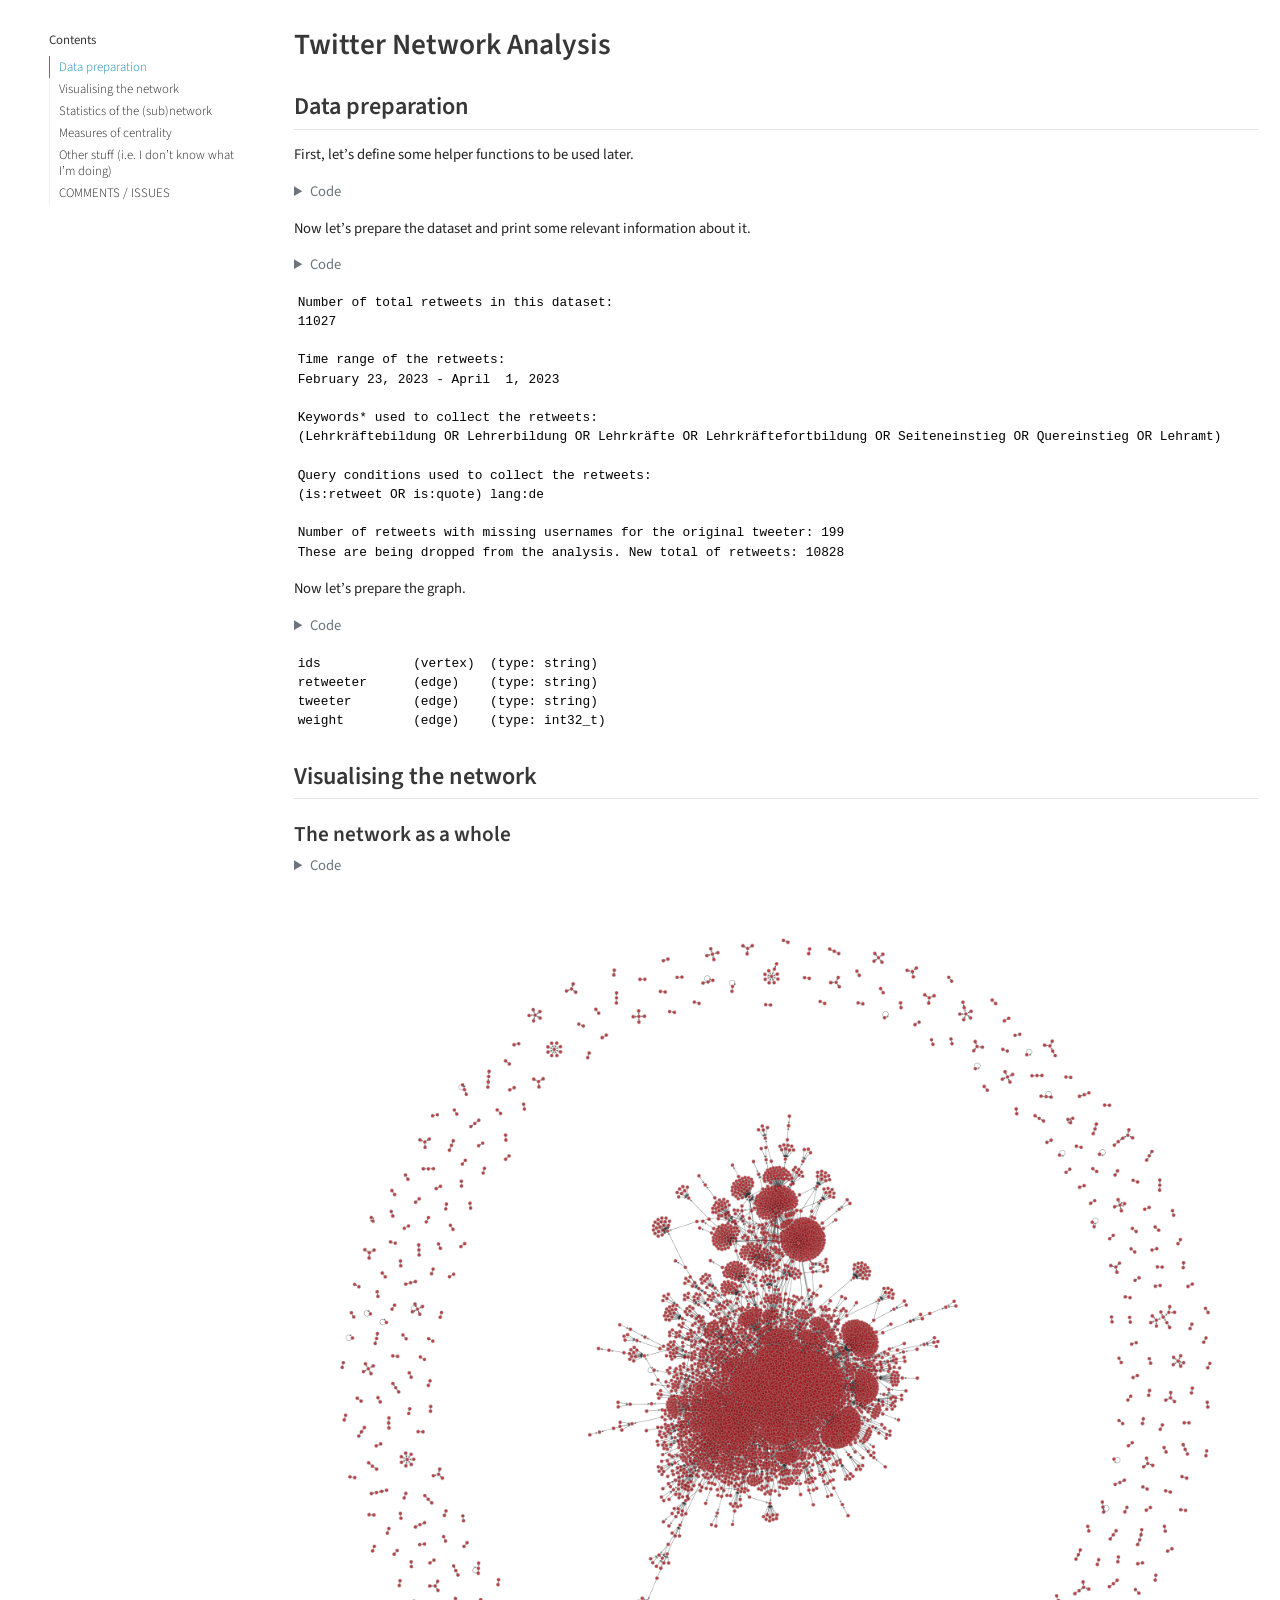
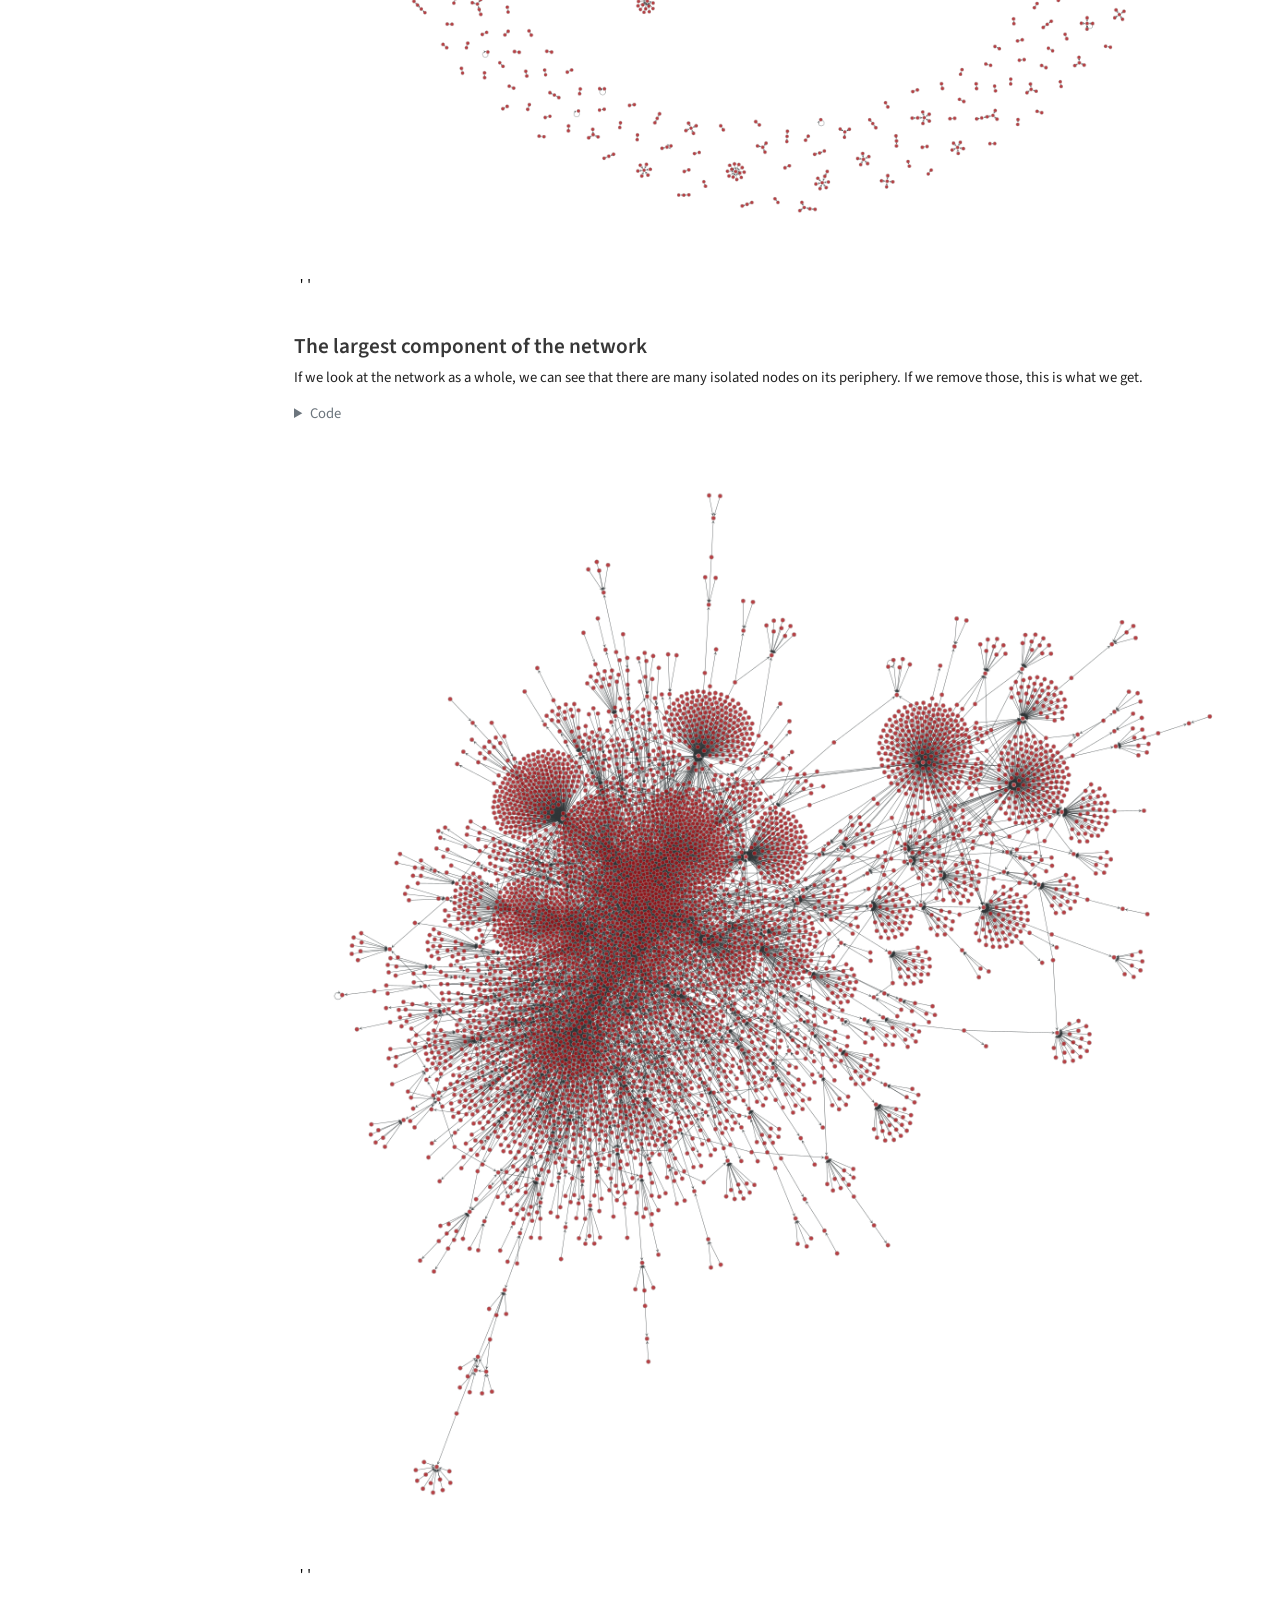
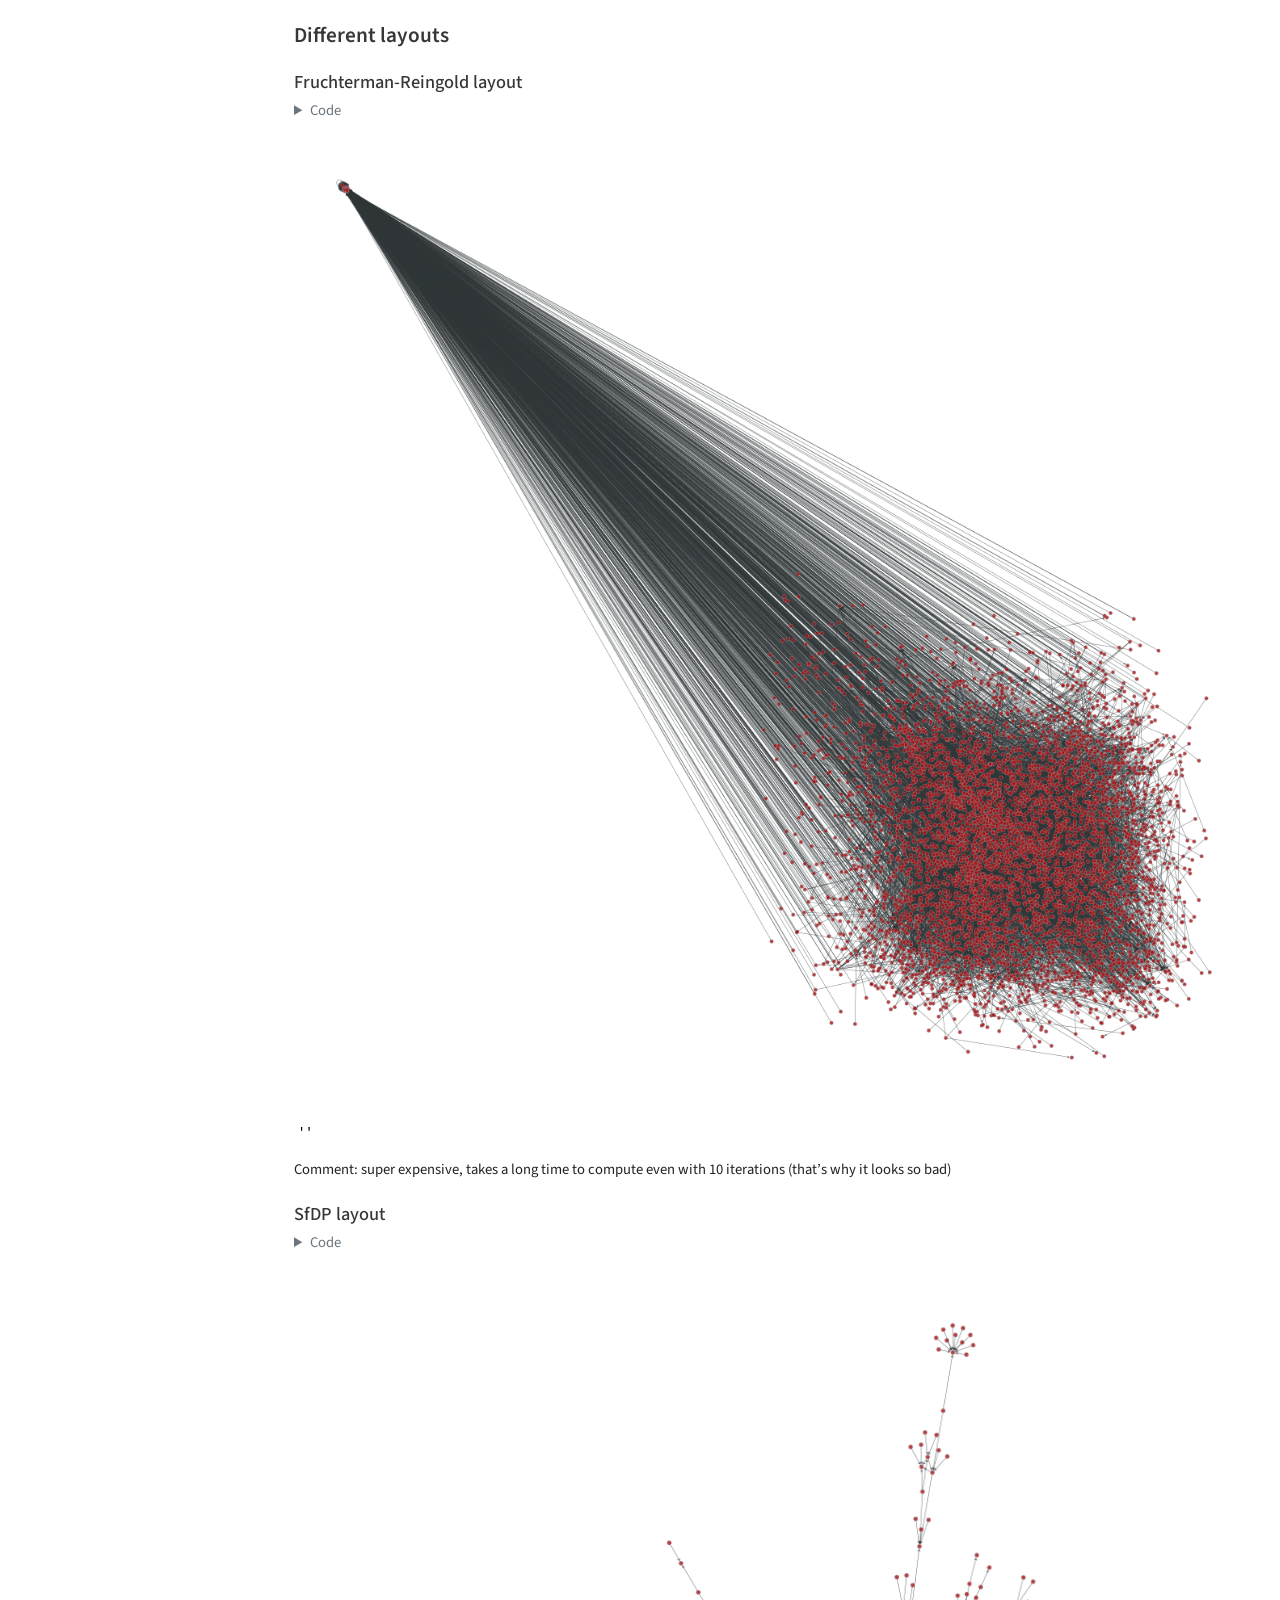
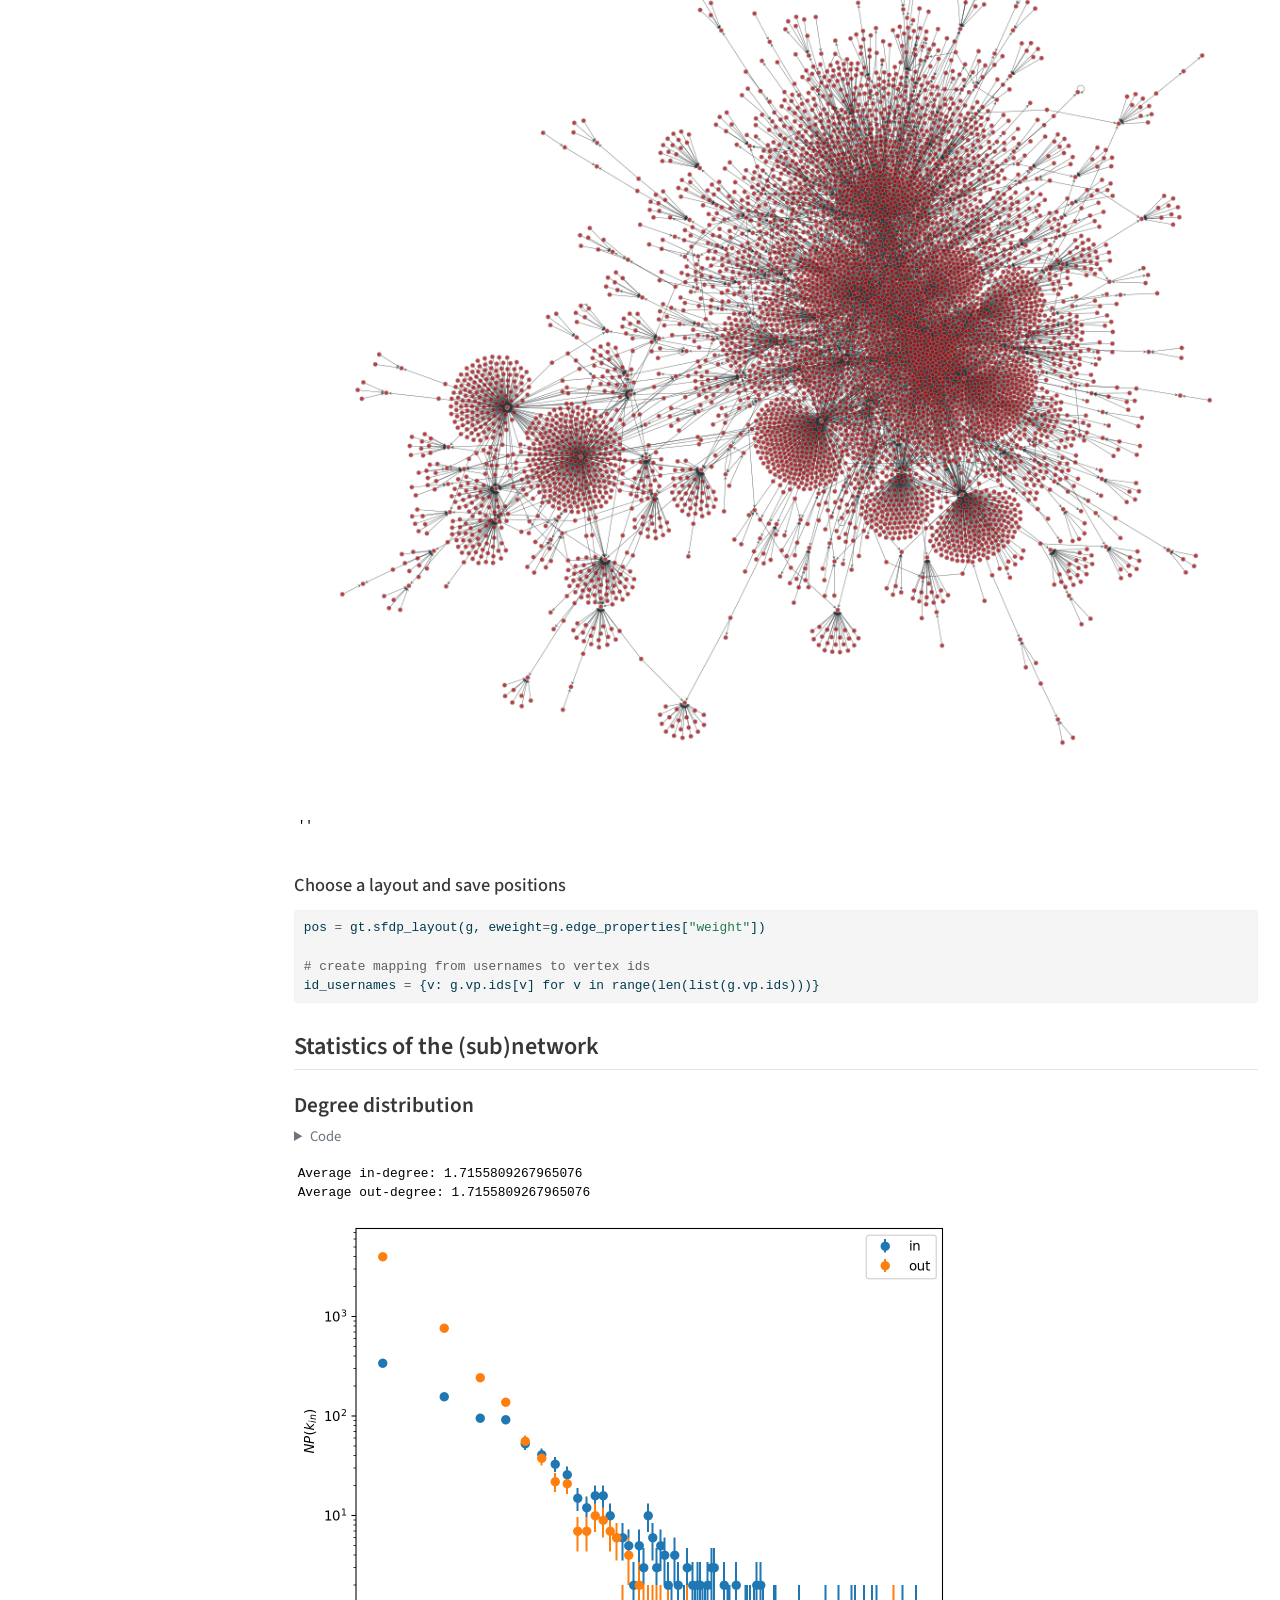
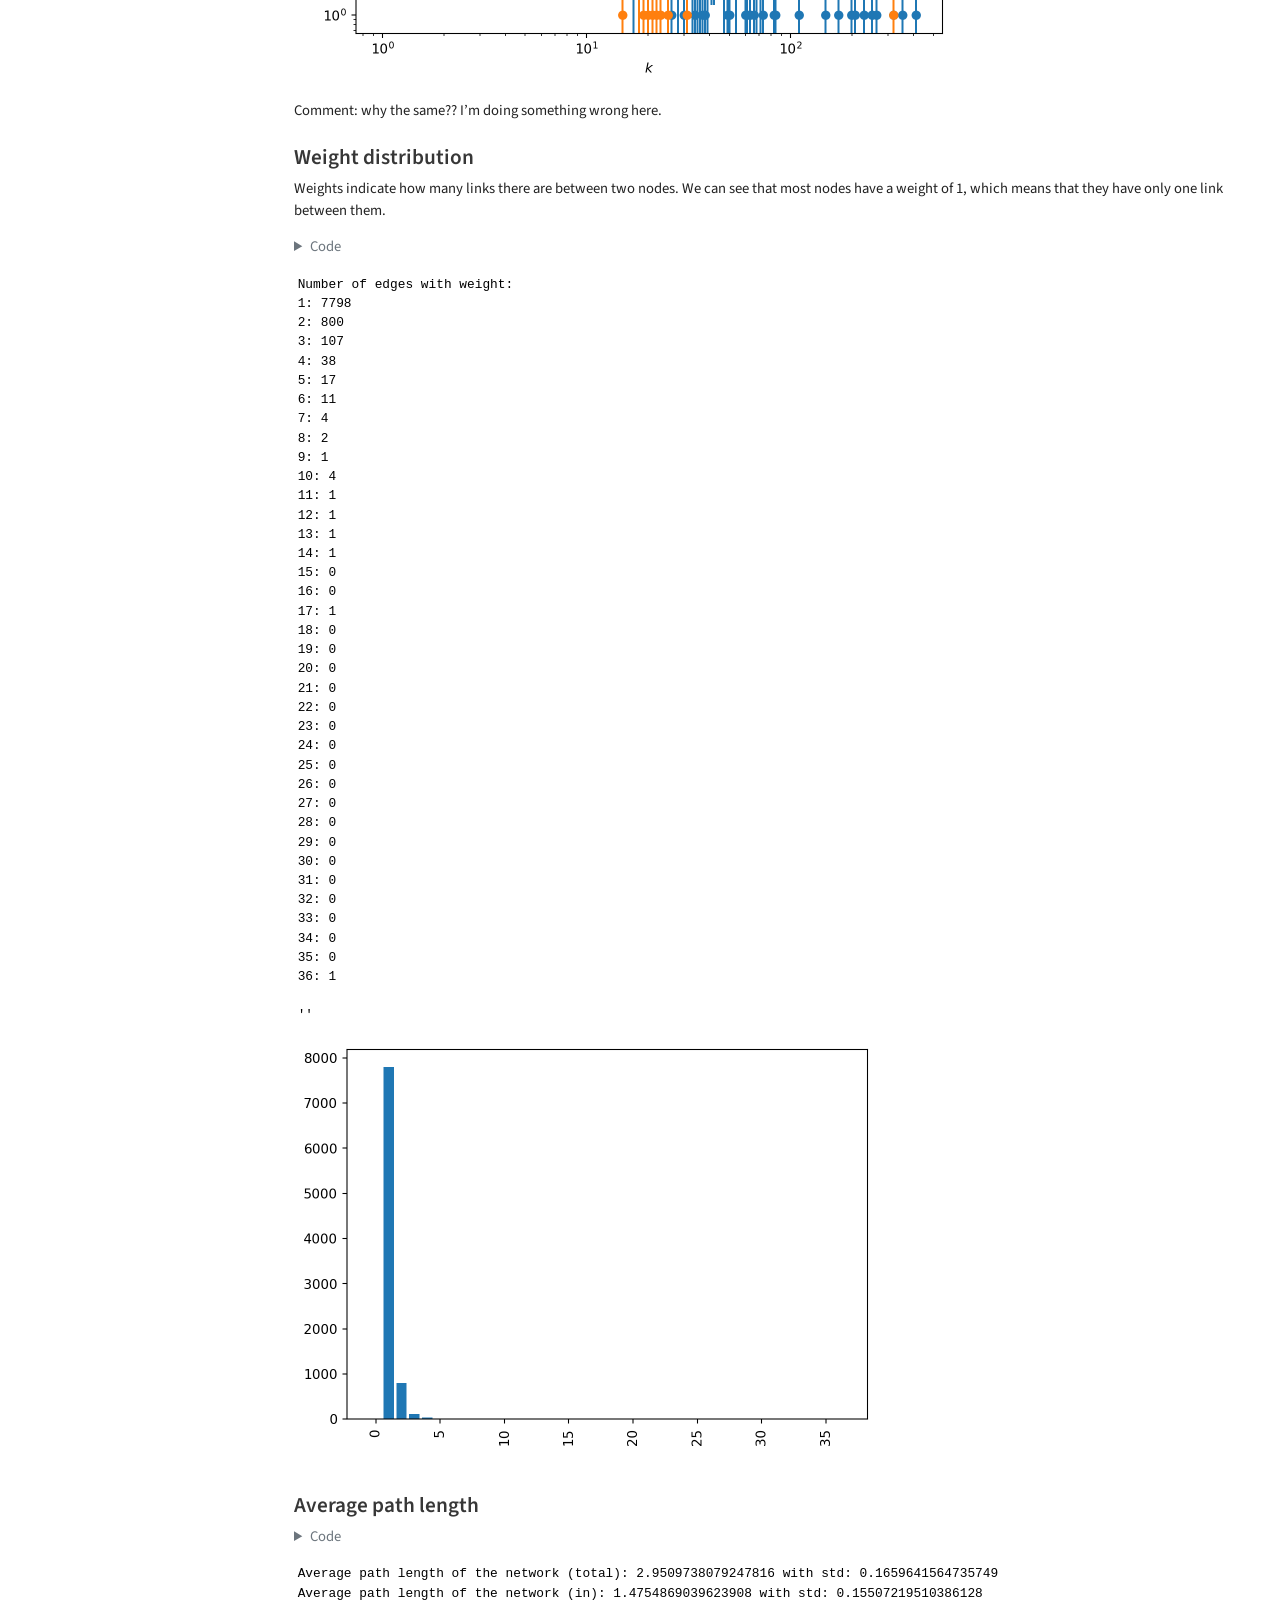
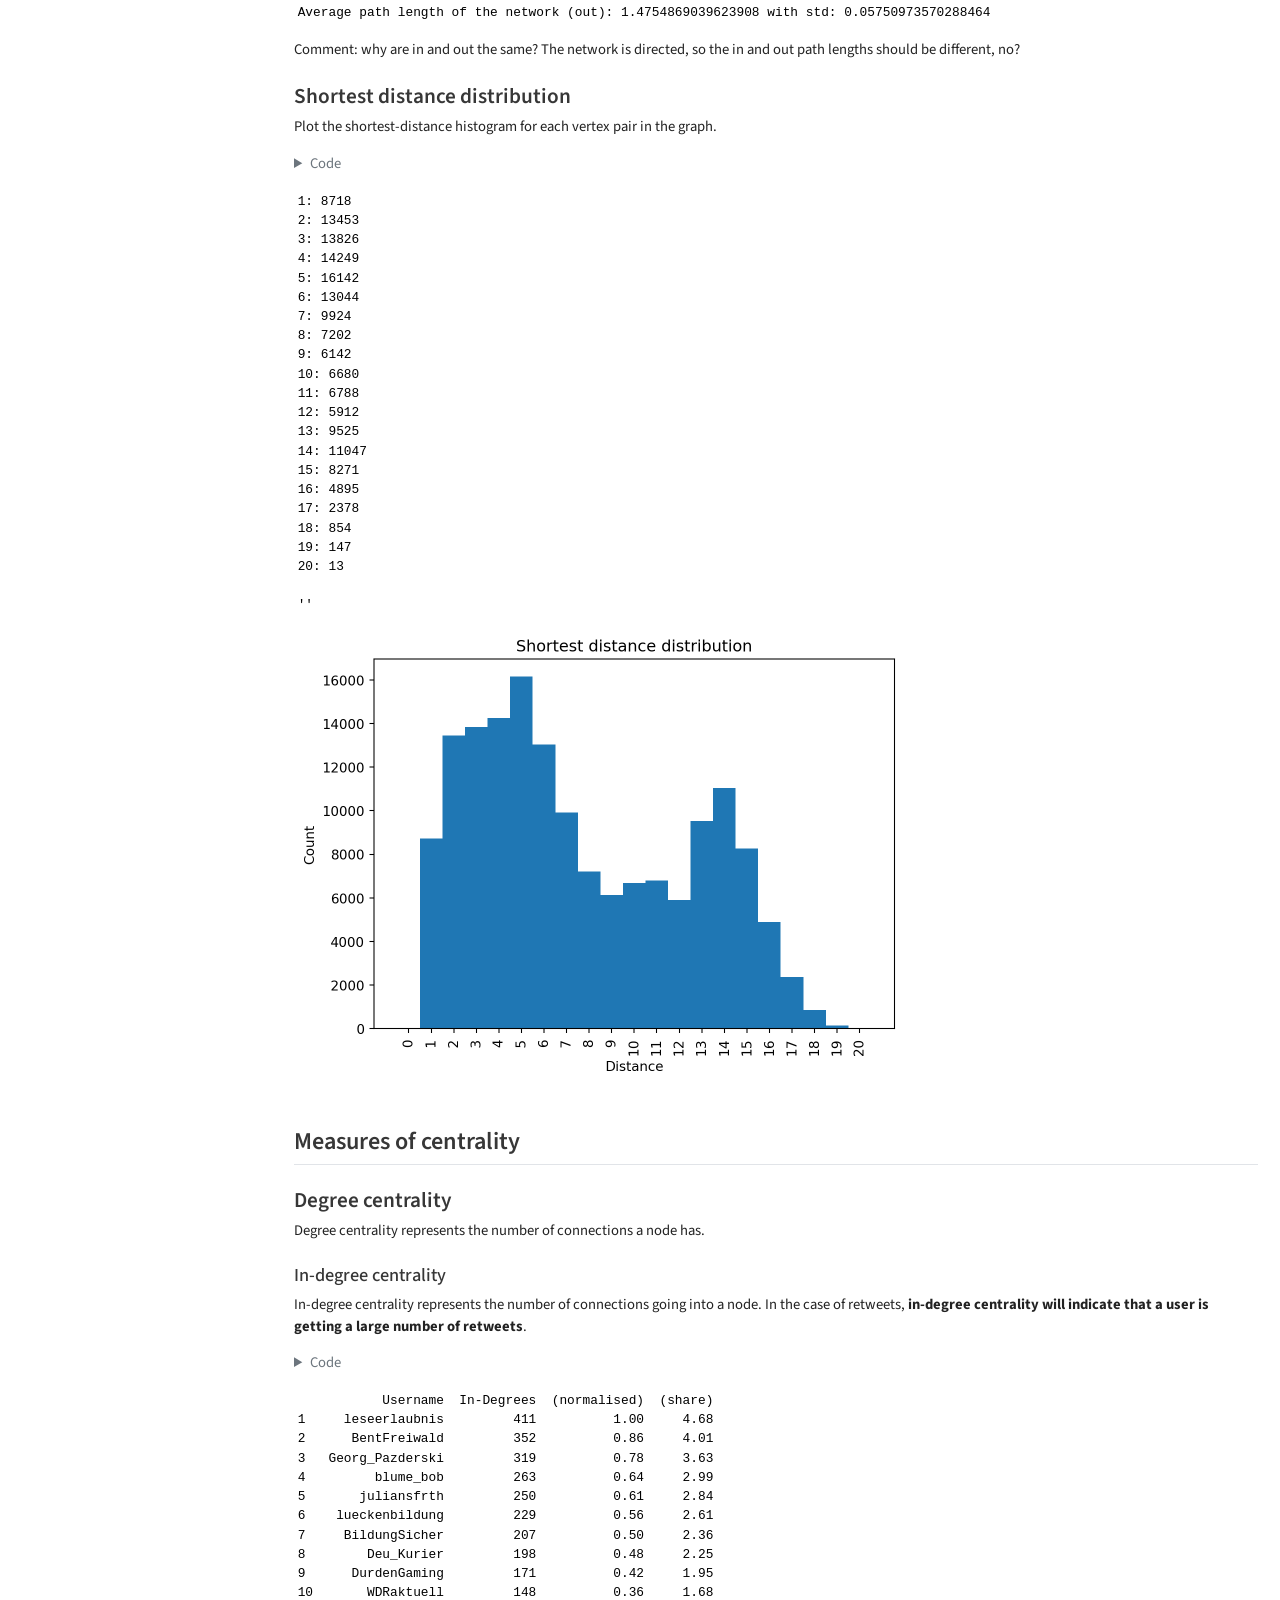
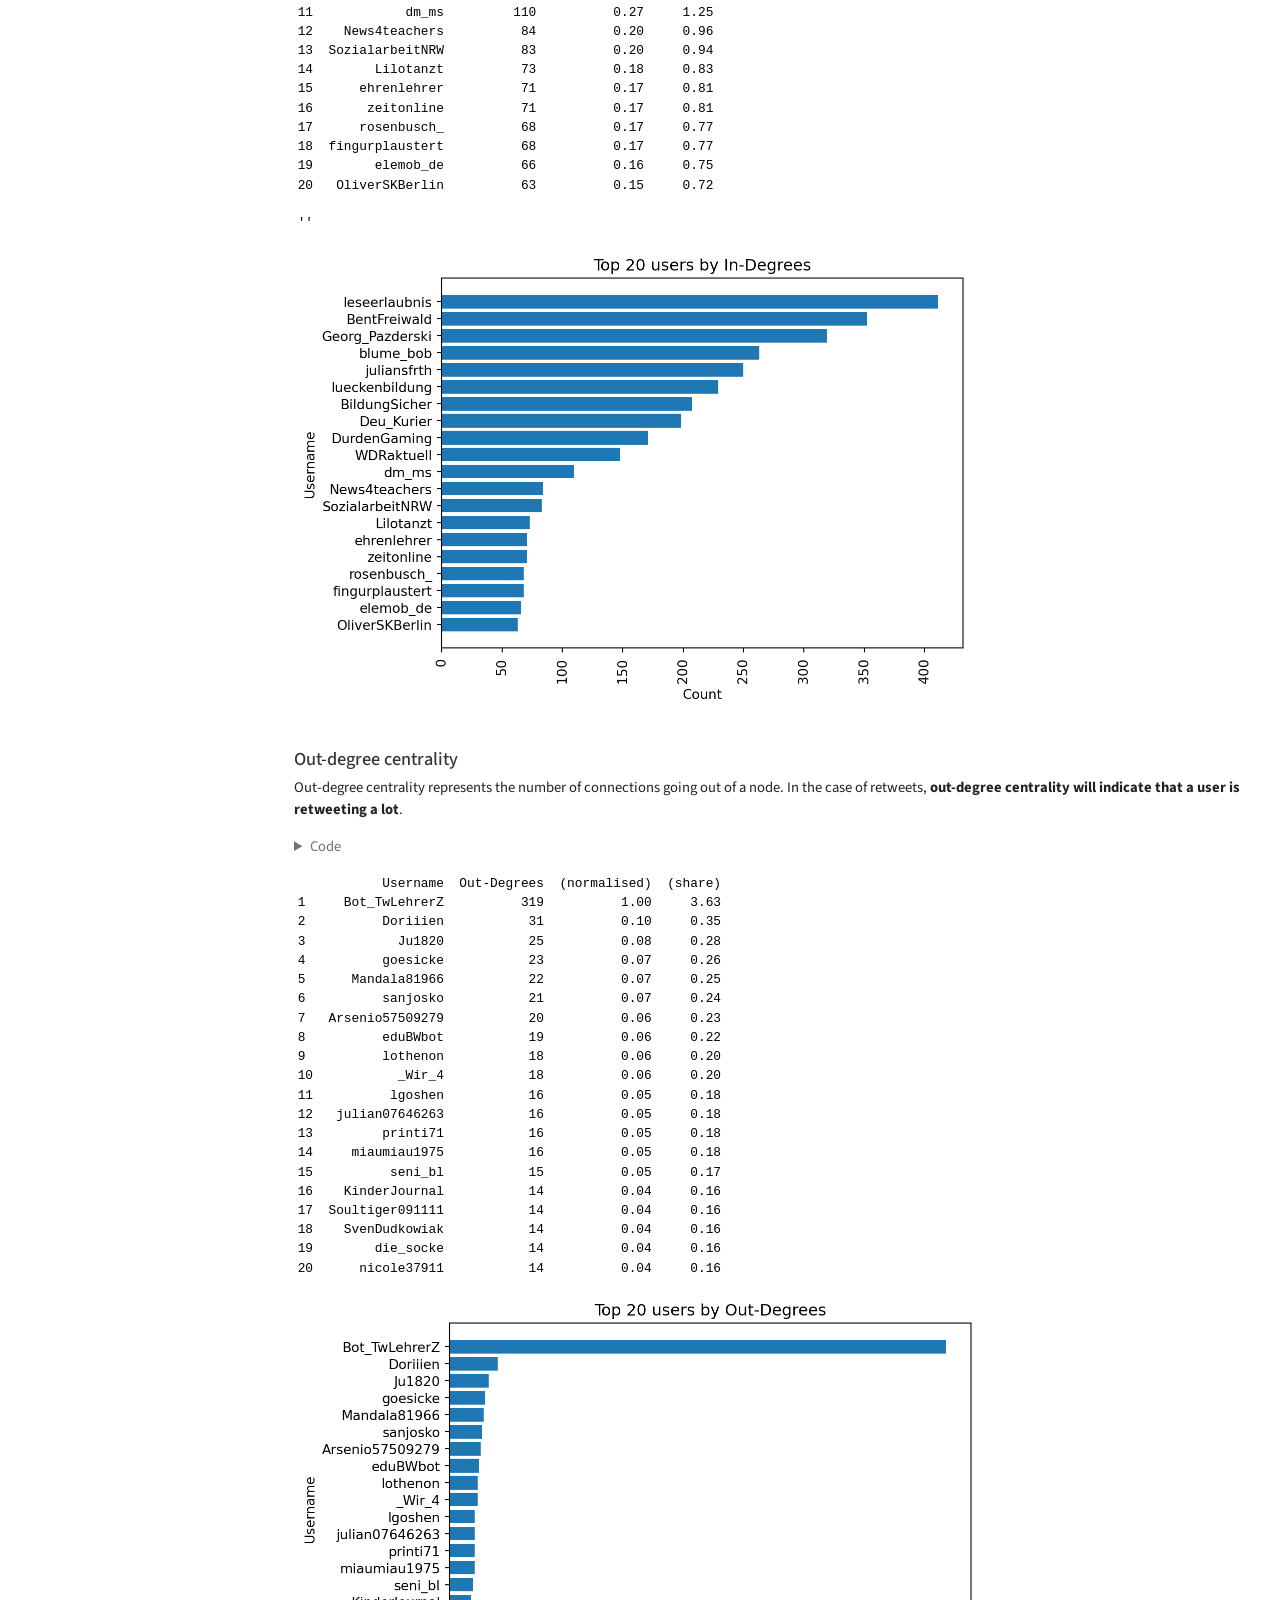
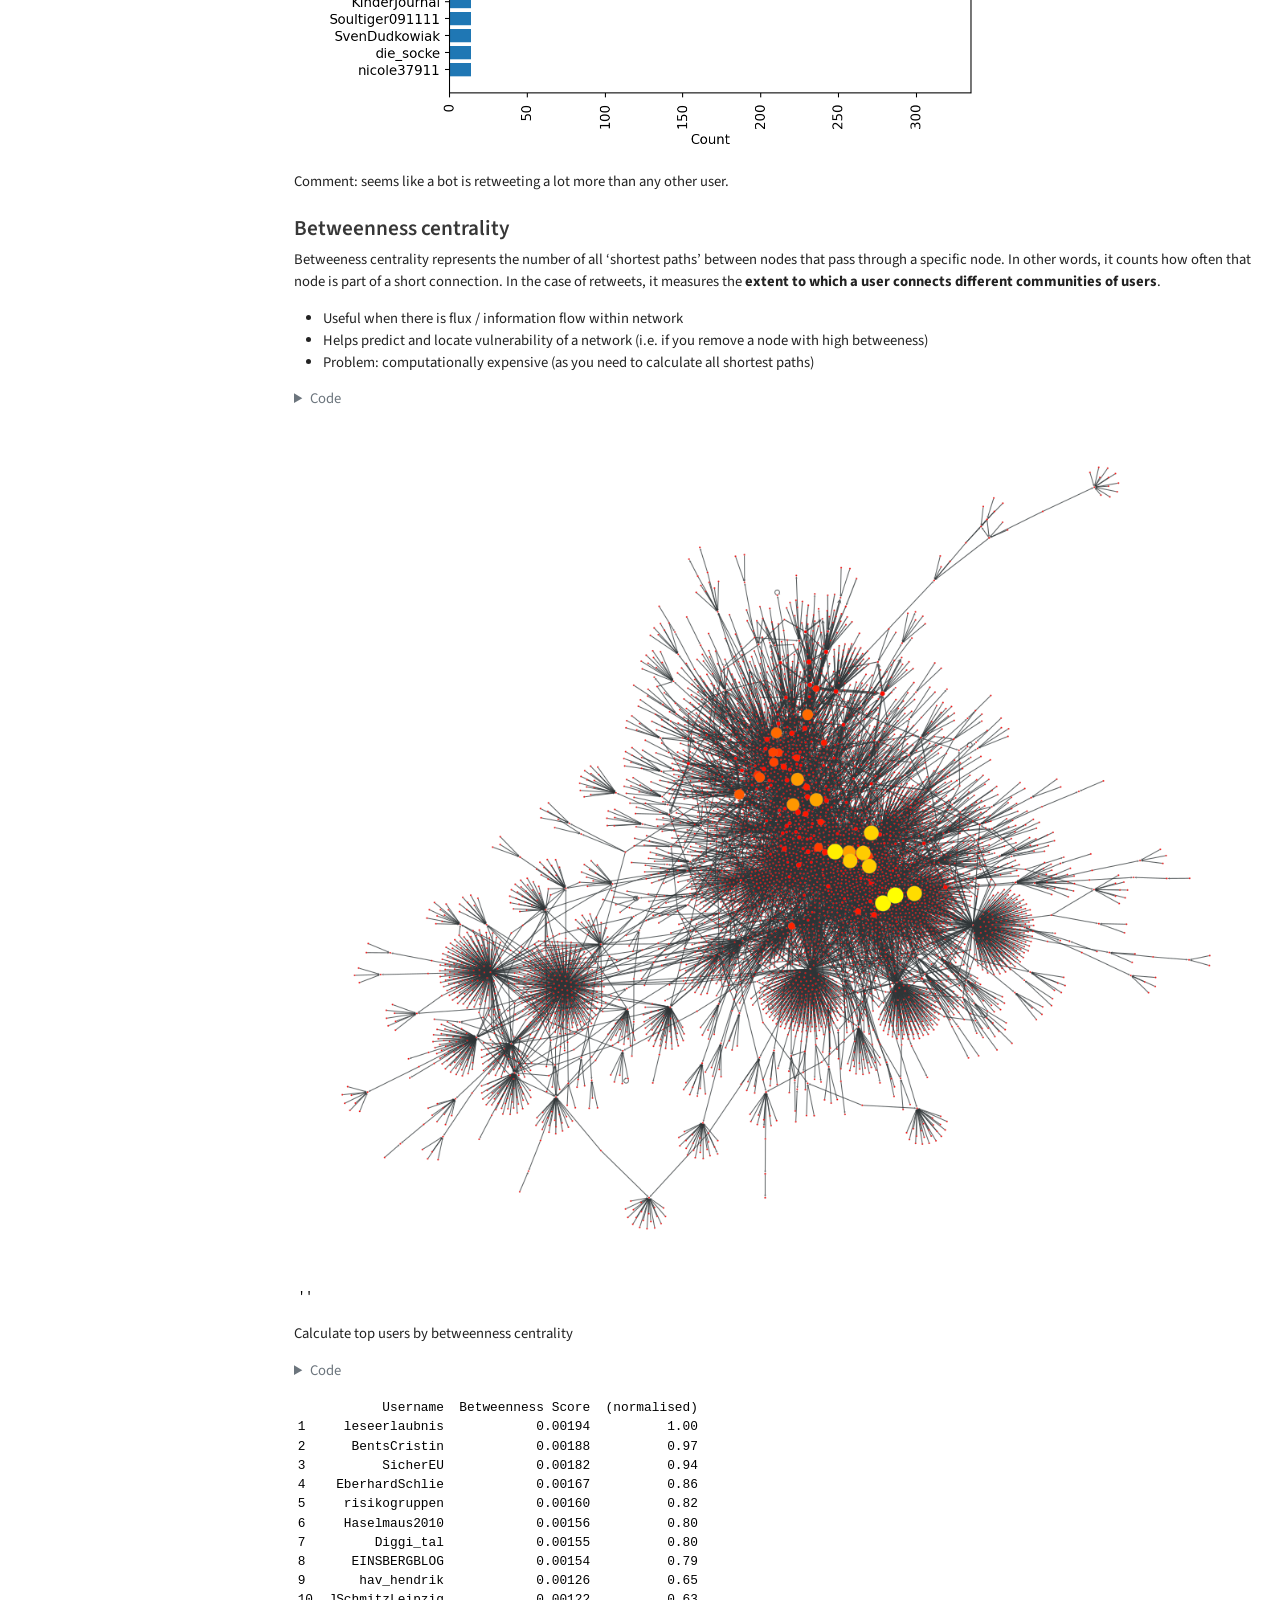
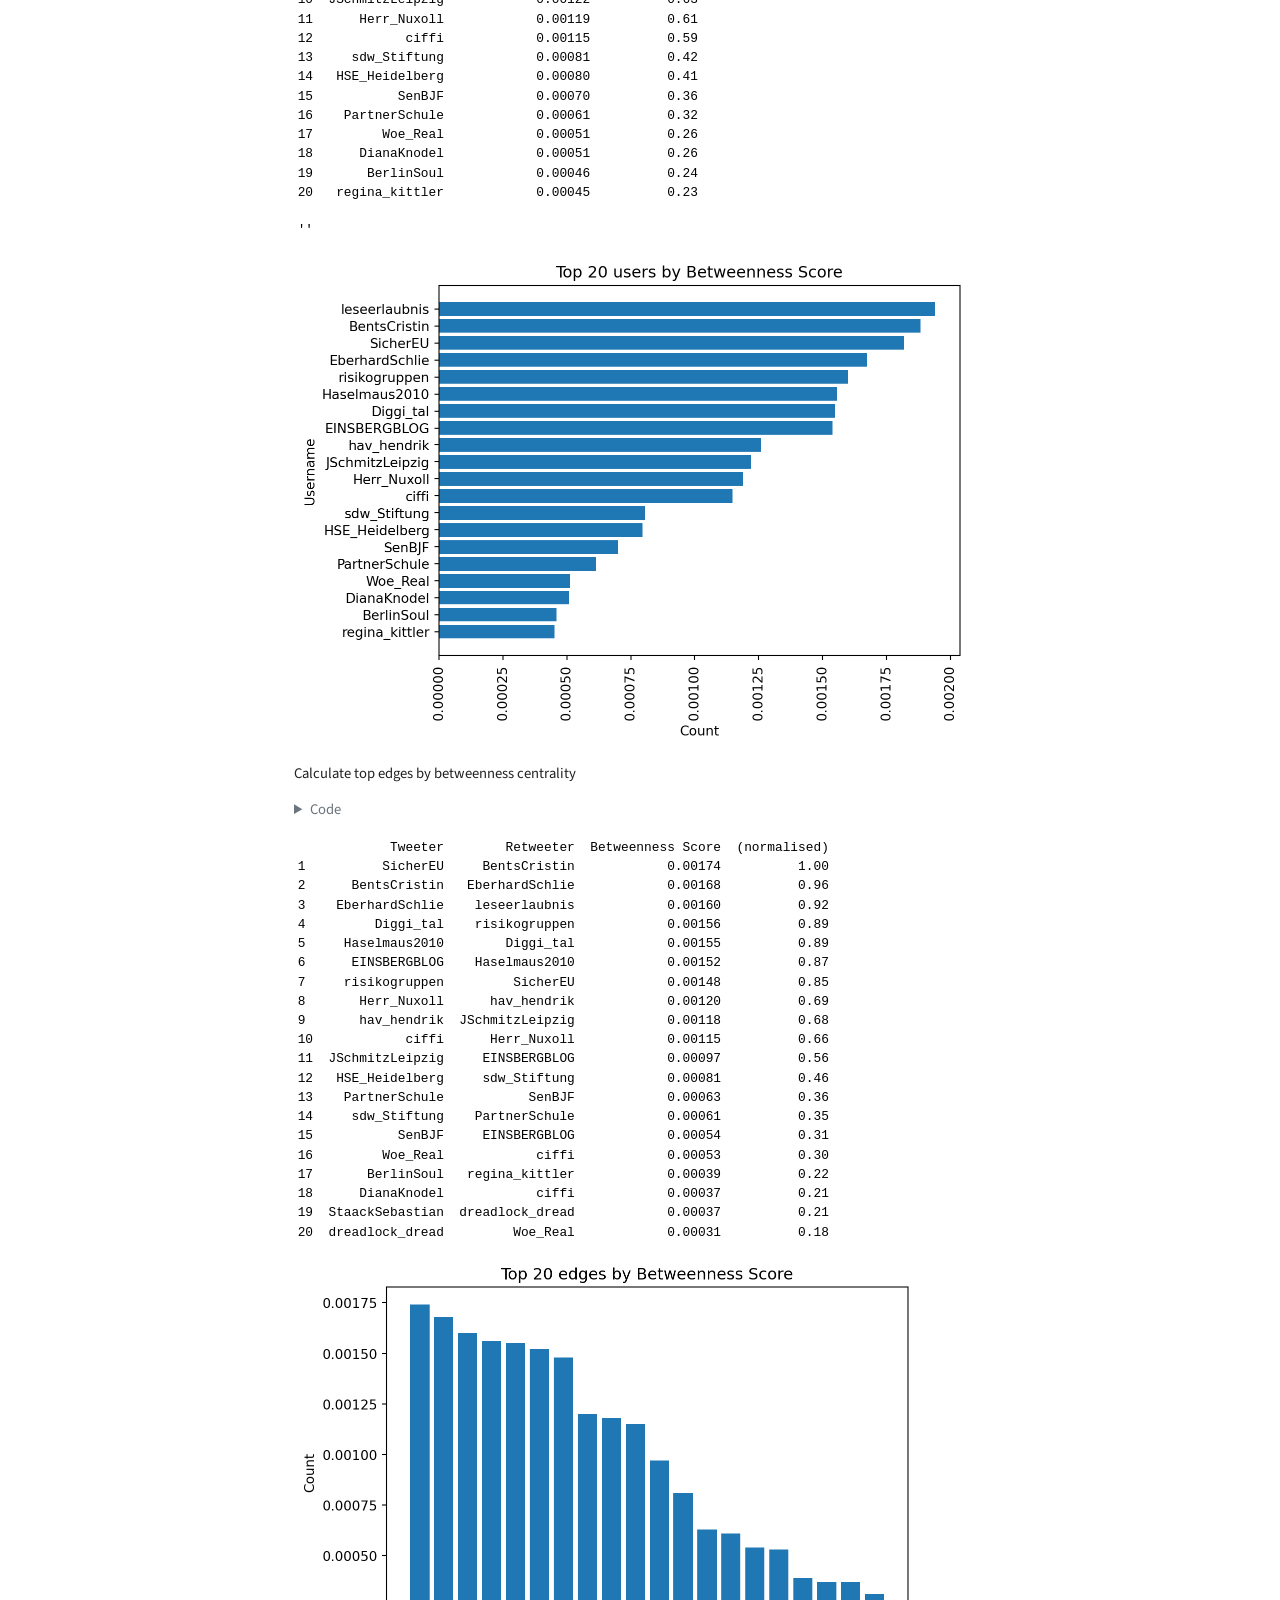
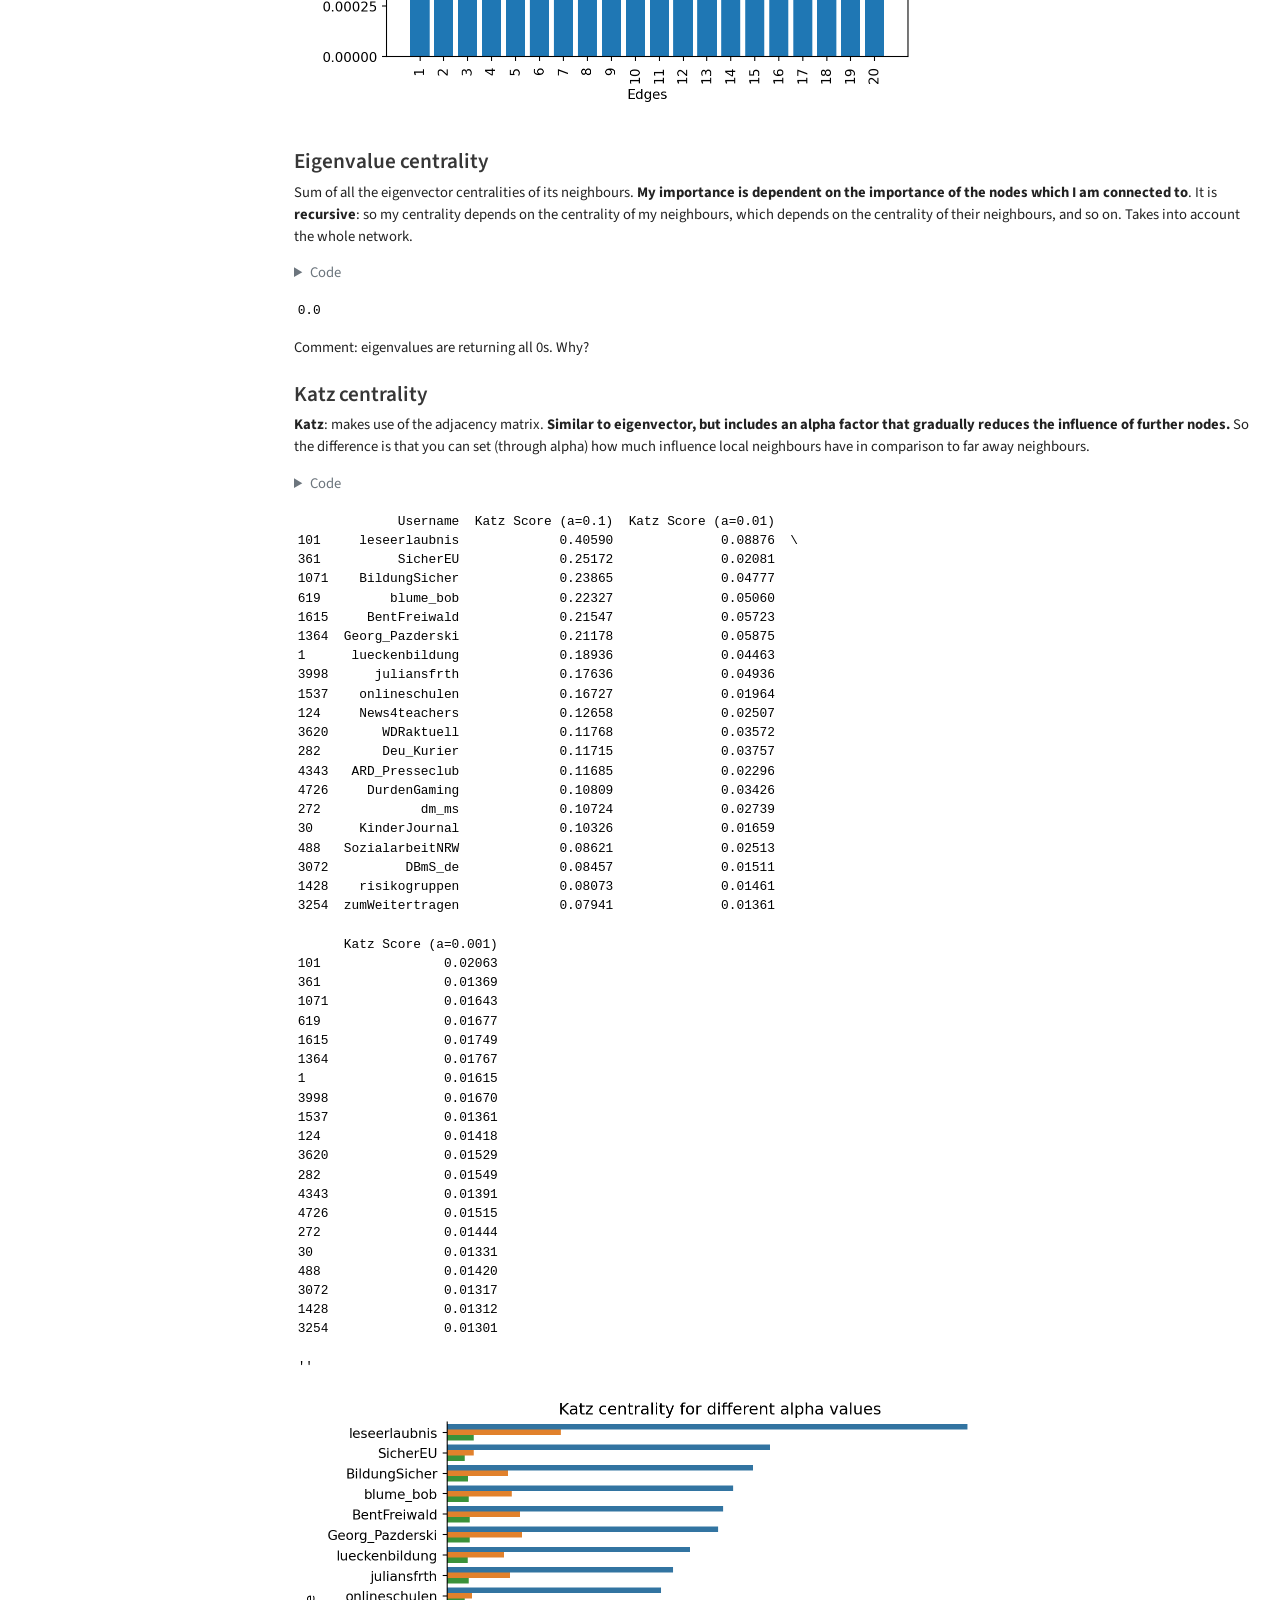
==== commit 14cfc54d: "🎨 add average degree calculations" ====
--- a/docs/src/analysis.html
+++ b/docs/src/analysis.html
@@ -423,7 +423,7 @@
 <div class="cell-output cell-output-display">
 <p><img src="analysis_files/figure-html/cell-5-output-1.png" class="img-fluid"></p>
 </div>
-<div class="cell-output cell-output-display" data-execution_count="19">
+<div class="cell-output cell-output-display" data-execution_count="4">
 <pre><code>''</code></pre>
 </div>
 </div>
@@ -443,7 +443,7 @@
 <div class="cell-output cell-output-display">
 <p><img src="analysis_files/figure-html/cell-6-output-1.png" class="img-fluid"></p>
 </div>
-<div class="cell-output cell-output-display" data-execution_count="20">
+<div class="cell-output cell-output-display" data-execution_count="5">
 <pre><code>''</code></pre>
 </div>
 </div>
@@ -461,7 +461,7 @@
 <div class="cell-output cell-output-display">
 <p><img src="analysis_files/figure-html/cell-7-output-1.png" class="img-fluid"></p>
 </div>
-<div class="cell-output cell-output-display" data-execution_count="21">
+<div class="cell-output cell-output-display" data-execution_count="6">
 <pre><code>''</code></pre>
 </div>
 </div>
@@ -478,7 +478,7 @@
 <div class="cell-output cell-output-display">
 <p><img src="analysis_files/figure-html/cell-8-output-1.png" class="img-fluid"></p>
 </div>
-<div class="cell-output cell-output-display" data-execution_count="22">
+<div class="cell-output cell-output-display" data-execution_count="7">
 <pre><code>''</code></pre>
 </div>
 </div>
@@ -524,15 +524,23 @@
 <span id="cb15-21"><a href="#cb15-21" aria-hidden="true" tabindex="-1"></a></span>
 <span id="cb15-22"><a href="#cb15-22" aria-hidden="true" tabindex="-1"></a>plt.tight_layout()</span>
 <span id="cb15-23"><a href="#cb15-23" aria-hidden="true" tabindex="-1"></a>plt.legend()</span>
-<span id="cb15-24"><a href="#cb15-24" aria-hidden="true" tabindex="-1"></a><span class="op">;</span></span></code><button title="Copy to Clipboard" class="code-copy-button"><i class="bi"></i></button></pre></div>
-</details>
-<div class="cell-output cell-output-display" data-execution_count="24">
-<pre><code>''</code></pre>
+<span id="cb15-24"><a href="#cb15-24" aria-hidden="true" tabindex="-1"></a><span class="op">;</span></span>
+<span id="cb15-25"><a href="#cb15-25" aria-hidden="true" tabindex="-1"></a></span>
+<span id="cb15-26"><a href="#cb15-26" aria-hidden="true" tabindex="-1"></a>avg_out <span class="op">=</span> g.get_out_degrees(<span class="bu">range</span>(g.num_vertices()), eweight<span class="op">=</span>g.ep[<span class="st">"weight"</span>]).mean()</span>
+<span id="cb15-27"><a href="#cb15-27" aria-hidden="true" tabindex="-1"></a>avg_in <span class="op">=</span> g.get_in_degrees(<span class="bu">range</span>(g.num_vertices()), eweight<span class="op">=</span>g.ep[<span class="st">"weight"</span>]).mean()</span>
+<span id="cb15-28"><a href="#cb15-28" aria-hidden="true" tabindex="-1"></a></span>
+<span id="cb15-29"><a href="#cb15-29" aria-hidden="true" tabindex="-1"></a><span class="bu">print</span>(<span class="ss">f"Average in-degree: </span><span class="sc">{</span>avg_in<span class="sc">}</span><span class="ss">"</span>)</span>
+<span id="cb15-30"><a href="#cb15-30" aria-hidden="true" tabindex="-1"></a><span class="bu">print</span>(<span class="ss">f"Average out-degree: </span><span class="sc">{</span>avg_out<span class="sc">}</span><span class="ss">"</span>)</span></code><button title="Copy to Clipboard" class="code-copy-button"><i class="bi"></i></button></pre></div>
+</details>
+<div class="cell-output cell-output-stdout">
+<pre><code>Average in-degree: 1.7155809267965076
+Average out-degree: 1.7155809267965076</code></pre>
 </div>
 <div class="cell-output cell-output-display">
 <p><img src="analysis_files/figure-html/cell-10-output-2.png" width="658" height="466"></p>
 </div>
 </div>
+<p>Comment: why the same?? I’m doing something wrong here.</p>
 </section>
 <section id="weight-distribution" class="level3">
 <h3 class="anchored" data-anchor-id="weight-distribution">Weight distribution</h3>
@@ -591,7 +599,7 @@
 35: 0
 36: 1</code></pre>
 </div>
-<div class="cell-output cell-output-display" data-execution_count="25">
+<div class="cell-output cell-output-display" data-execution_count="10">
 <pre><code>''</code></pre>
 </div>
 <div class="cell-output cell-output-display">
@@ -643,28 +651,28 @@
 <span id="cb22-10"><a href="#cb22-10" aria-hidden="true" tabindex="-1"></a><span class="op">;</span></span></code><button title="Copy to Clipboard" class="code-copy-button"><i class="bi"></i></button></pre></div>
 </details>
 <div class="cell-output cell-output-stdout">
-<pre><code>1: 8753
-2: 13460
-3: 13827
-4: 14242
-5: 16118
-6: 13033
-7: 9919
-8: 7198
-9: 6143
-10: 6700
-11: 6787
-12: 5916
-13: 9522
-14: 11027
-15: 8272
-16: 4911
-17: 2372
-18: 851
-19: 146
+<pre><code>1: 8718
+2: 13453
+3: 13826
+4: 14249
+5: 16142
+6: 13044
+7: 9924
+8: 7202
+9: 6142
+10: 6680
+11: 6788
+12: 5912
+13: 9525
+14: 11047
+15: 8271
+16: 4895
+17: 2378
+18: 854
+19: 147
 20: 13</code></pre>
 </div>
-<div class="cell-output cell-output-display" data-execution_count="27">
+<div class="cell-output cell-output-display" data-execution_count="12">
 <pre><code>''</code></pre>
 </div>
 <div class="cell-output cell-output-display">
@@ -731,7 +739,7 @@
 19        elemob_de          66          0.16     0.75
 20   OliverSKBerlin          63          0.15     0.72</code></pre>
 </div>
-<div class="cell-output cell-output-display" data-execution_count="28">
+<div class="cell-output cell-output-display" data-execution_count="13">
 <pre><code>''</code></pre>
 </div>
 <div class="cell-output cell-output-display">
@@ -822,7 +830,7 @@
 <div class="cell-output cell-output-display">
 <p><img src="analysis_files/figure-html/cell-16-output-1.png" class="img-fluid"></p>
 </div>
-<div class="cell-output cell-output-display" data-execution_count="30">
+<div class="cell-output cell-output-display" data-execution_count="15">
 <pre><code>''</code></pre>
 </div>
 </div>
@@ -874,7 +882,7 @@
 19       BerlinSoul            0.00046          0.24
 20   regina_kittler            0.00045          0.23</code></pre>
 </div>
-<div class="cell-output cell-output-display" data-execution_count="31">
+<div class="cell-output cell-output-display" data-execution_count="16">
 <pre><code>''</code></pre>
 </div>
 <div class="cell-output cell-output-display">
@@ -1045,7 +1053,7 @@
 1428               0.01312  
 3254               0.01301  </code></pre>
 </div>
-<div class="cell-output cell-output-display" data-execution_count="34">
+<div class="cell-output cell-output-display" data-execution_count="19">
 <pre><code>''</code></pre>
 </div>
 <div class="cell-output cell-output-display">
@@ -1108,7 +1116,7 @@
 19       RSandra266         0.00609          0.17
 20          LHaasis         0.00564          0.16</code></pre>
 </div>
-<div class="cell-output cell-output-display" data-execution_count="35">
+<div class="cell-output cell-output-display" data-execution_count="20">
 <pre><code>''</code></pre>
 </div>
 <div class="cell-output cell-output-display">
@@ -1128,8 +1136,8 @@
 <span id="cb45-2"><a href="#cb45-2" aria-hidden="true" tabindex="-1"></a></span>
 <span id="cb45-3"><a href="#cb45-3" aria-hidden="true" tabindex="-1"></a>gt.local_clustering(g, prop<span class="op">=</span>g.vp[<span class="st">"local_clustering"</span>], undirected<span class="op">=</span><span class="va">False</span>)</span></code><button title="Copy to Clipboard" class="code-copy-button"><i class="bi"></i></button></pre></div>
 </details>
-<div class="cell-output cell-output-display" data-execution_count="36">
-<pre><code>&lt;VertexPropertyMap object with value type 'double', for Graph 0x7f13c2ec3e50, at 0x7f13c0b97e20&gt;</code></pre>
+<div class="cell-output cell-output-display" data-execution_count="21">
+<pre><code>&lt;VertexPropertyMap object with value type 'double', for Graph 0x7f3aa735eec0, at 0x7f3aa157ca30&gt;</code></pre>
 </div>
 </div>
 <p>Comments: how do I use this?</p>
@@ -1141,10 +1149,10 @@
 <summary>Code</summary>
 <div class="sourceCode cell-code" id="cb47"><pre class="sourceCode python code-with-copy"><code class="sourceCode python"><span id="cb47-1"><a href="#cb47-1" aria-hidden="true" tabindex="-1"></a>gt.pseudo_diameter(g,  source<span class="op">=</span><span class="va">None</span>, weights<span class="op">=</span>g.ep[<span class="st">"weight"</span>])</span></code><button title="Copy to Clipboard" class="code-copy-button"><i class="bi"></i></button></pre></div>
 </details>
-<div class="cell-output cell-output-display" data-execution_count="37">
+<div class="cell-output cell-output-display" data-execution_count="22">
 <pre><code>(1.0,
- (&lt;Vertex object with index '0' at 0x7f13f0b708c0&gt;,
-  &lt;Vertex object with index '453' at 0x7f13f0b719c0&gt;))</code></pre>
+ (&lt;Vertex object with index '0' at 0x7f3aa25a4d40&gt;,
+  &lt;Vertex object with index '453' at 0x7f3aa25a4540&gt;))</code></pre>
 </div>
 </div>
 </section>
@@ -1160,8 +1168,8 @@
 <div class="cell-output cell-output-display">
 <p><img src="analysis_files/figure-html/cell-24-output-1.png" class="img-fluid"></p>
 </div>
-<div class="cell-output cell-output-display" data-execution_count="38">
-<pre><code>&lt;VertexPropertyMap object with value type 'vector&lt;double&gt;', for Graph 0x7f13c2ec3e50, at 0x7f13c2afd330&gt;</code></pre>
+<div class="cell-output cell-output-display" data-execution_count="23">
+<pre><code>&lt;VertexPropertyMap object with value type 'vector&lt;double&gt;', for Graph 0x7f3aa735eec0, at 0x7f3aa20dc550&gt;</code></pre>
 </div>
 </div>
 <p>Comment: what does that show, exactly?</p>
@@ -1178,8 +1186,8 @@
 <div class="cell-output cell-output-display">
 <p><img src="analysis_files/figure-html/cell-25-output-1.png" class="img-fluid"></p>
 </div>
-<div class="cell-output cell-output-display" data-execution_count="39">
-<pre><code>&lt;VertexPropertyMap object with value type 'vector&lt;double&gt;', for Graph 0x7f13c2ec3e50, at 0x7f13c0b969e0&gt;</code></pre>
+<div class="cell-output cell-output-display" data-execution_count="24">
+<pre><code>&lt;VertexPropertyMap object with value type 'vector&lt;double&gt;', for Graph 0x7f3aa735eec0, at 0x7f3b070a57e0&gt;</code></pre>
 </div>
 </div>
 <div class="cell" data-execution_count="25">
@@ -1192,10 +1200,10 @@
 <div class="cell-output cell-output-display">
 <p><img src="analysis_files/figure-html/cell-26-output-1.png" class="img-fluid"></p>
 </div>
-<div class="cell-output cell-output-display" data-execution_count="40">
-<pre><code>(&lt;VertexPropertyMap object with value type 'vector&lt;double&gt;', for Graph 0x7f13c2ec3e50, at 0x7f142788c7f0&gt;,
- &lt;GraphView object, directed, with 5967 vertices and 5966 edges, edges filtered by (&lt;EdgePropertyMap object with value type 'bool', for Graph 0x7f13c26dbe20, at 0x7f13c26d9ff0&gt;, False), vertices filtered by (&lt;VertexPropertyMap object with value type 'bool', for Graph 0x7f13c26dbe20, at 0x7f13c26d8d30&gt;, False), at 0x7f13c26dbe20&gt;,
- &lt;VertexPropertyMap object with value type 'vector&lt;double&gt;', for Graph 0x7f13c26dbe20, at 0x7f13c26da290&gt;)</code></pre>
+<div class="cell-output cell-output-display" data-execution_count="25">
+<pre><code>(&lt;VertexPropertyMap object with value type 'vector&lt;double&gt;', for Graph 0x7f3aa735eec0, at 0x7f3aa2282e60&gt;,
+ &lt;GraphView object, directed, with 5966 vertices and 5965 edges, edges filtered by (&lt;EdgePropertyMap object with value type 'bool', for Graph 0x7f3aa2283ca0, at 0x7f3b128118d0&gt;, False), vertices filtered by (&lt;VertexPropertyMap object with value type 'bool', for Graph 0x7f3aa2283ca0, at 0x7f3aa22807f0&gt;, False), at 0x7f3aa2283ca0&gt;,
+ &lt;VertexPropertyMap object with value type 'vector&lt;double&gt;', for Graph 0x7f3aa2283ca0, at 0x7f3aa21ad960&gt;)</code></pre>
 </div>
 </div>
 <p>Comment: What is going on here??</p>
@@ -1224,8 +1232,8 @@
 <div class="cell-output cell-output-display">
 <p><img src="analysis_files/figure-html/cell-27-output-1.png" class="img-fluid"></p>
 </div>
-<div class="cell-output cell-output-display" data-execution_count="41">
-<pre><code>&lt;VertexPropertyMap object with value type 'vector&lt;double&gt;', for Graph 0x7f13c2ec3e50, at 0x7f13c0d251b0&gt;</code></pre>
+<div class="cell-output cell-output-display" data-execution_count="26">
+<pre><code>&lt;VertexPropertyMap object with value type 'vector&lt;double&gt;', for Graph 0x7f3aa735eec0, at 0x7f3aa20dfb80&gt;</code></pre>
 </div>
 </div>
 </section>
@@ -1249,8 +1257,8 @@
 <span id="cb57-13"><a href="#cb57-13" aria-hidden="true" tabindex="-1"></a></span>
 <span id="cb57-14"><a href="#cb57-14" aria-hidden="true" tabindex="-1"></a>plt.legend()</span></code><button title="Copy to Clipboard" class="code-copy-button"><i class="bi"></i></button></pre></div>
 </details>
-<div class="cell-output cell-output-display" data-execution_count="42">
-<pre><code>&lt;matplotlib.legend.Legend at 0x7f13c0d47f10&gt;</code></pre>
+<div class="cell-output cell-output-display" data-execution_count="27">
+<pre><code>&lt;matplotlib.legend.Legend at 0x7f3aa2328340&gt;</code></pre>
 </div>
 <div class="cell-output cell-output-display">
 <p><img src="analysis_files/figure-html/cell-28-output-2.png" width="583" height="411"></p>
@@ -1268,8 +1276,8 @@
 <div class="cell-output cell-output-display">
 <p><img src="analysis_files/figure-html/cell-29-output-1.png" class="img-fluid"></p>
 </div>
-<div class="cell-output cell-output-display" data-execution_count="43">
-<pre><code>&lt;VertexPropertyMap object with value type 'vector&lt;double&gt;', for Graph 0x7f13c2ec3e50, at 0x7f13c0c75e10&gt;</code></pre>
+<div class="cell-output cell-output-display" data-execution_count="28">
+<pre><code>&lt;VertexPropertyMap object with value type 'vector&lt;double&gt;', for Graph 0x7f3aa735eec0, at 0x7f3aa1dd21a0&gt;</code></pre>
 </div>
 </div>
 </section>
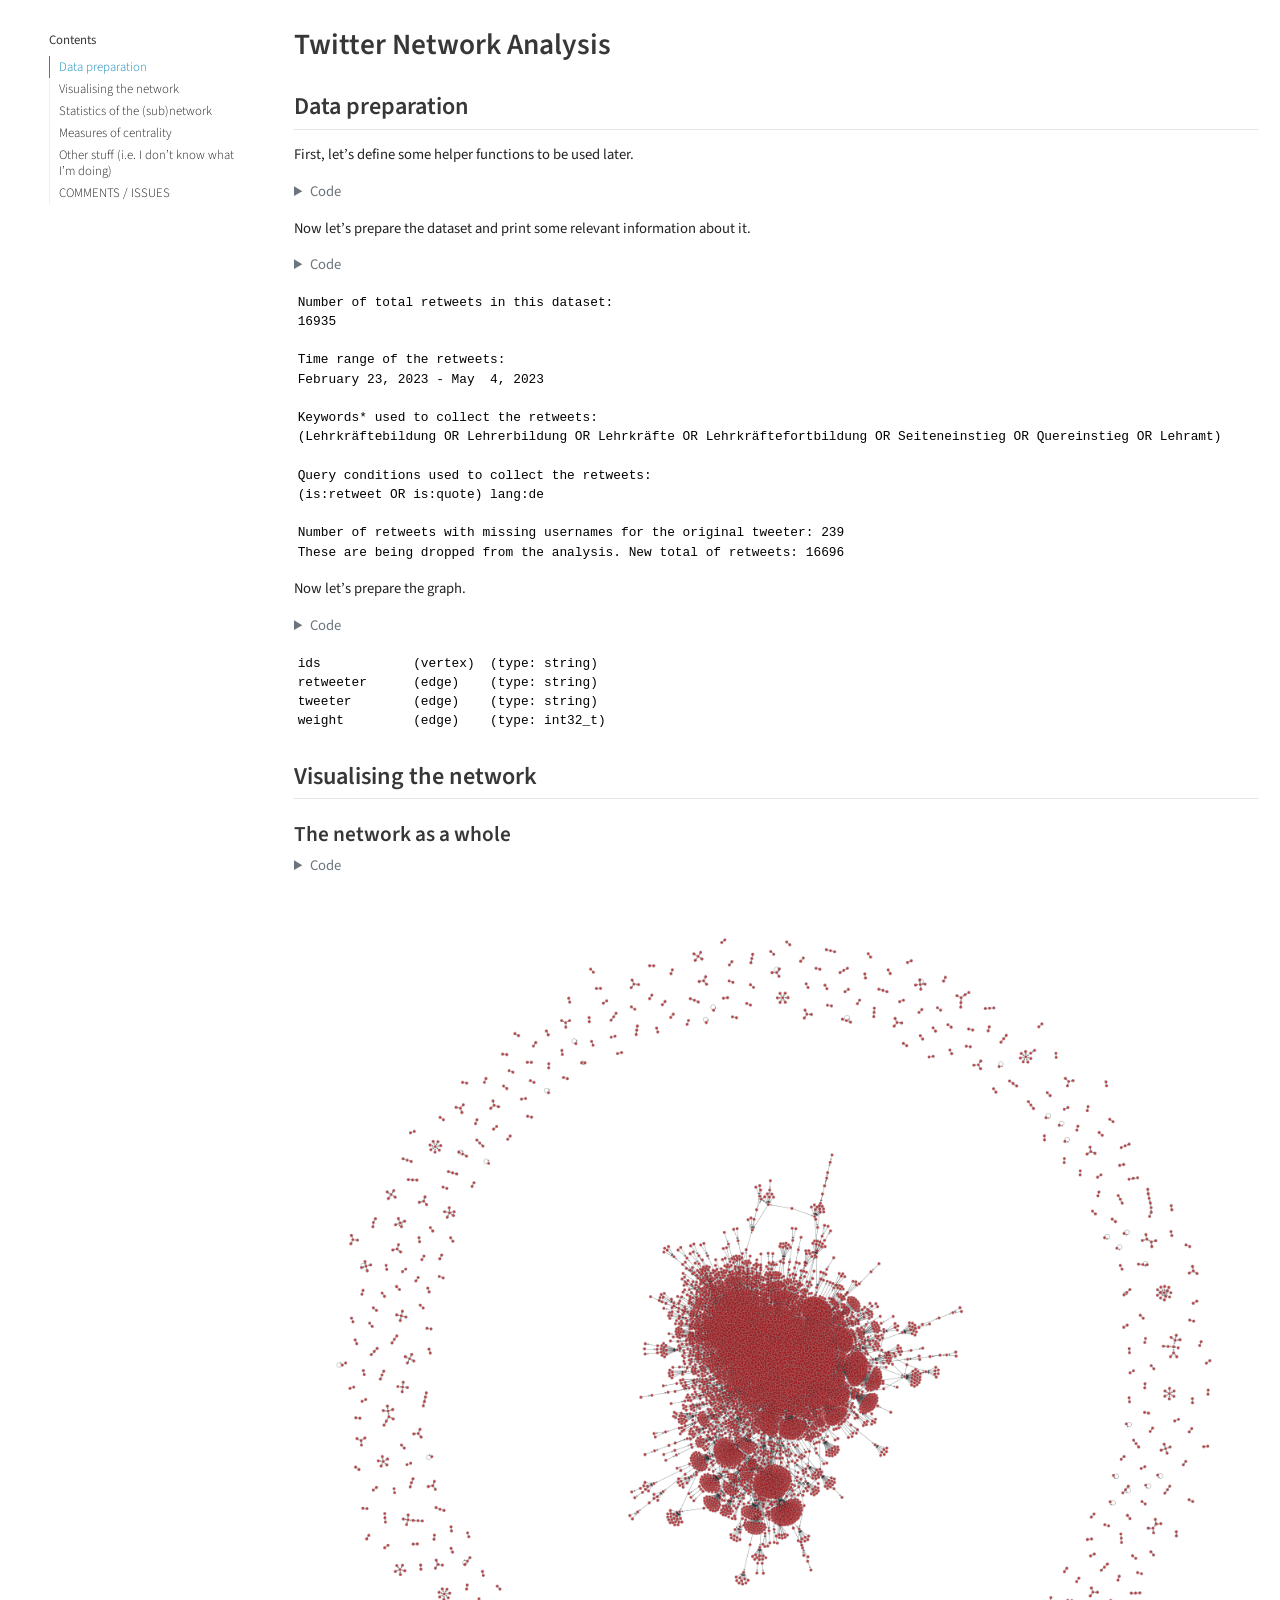
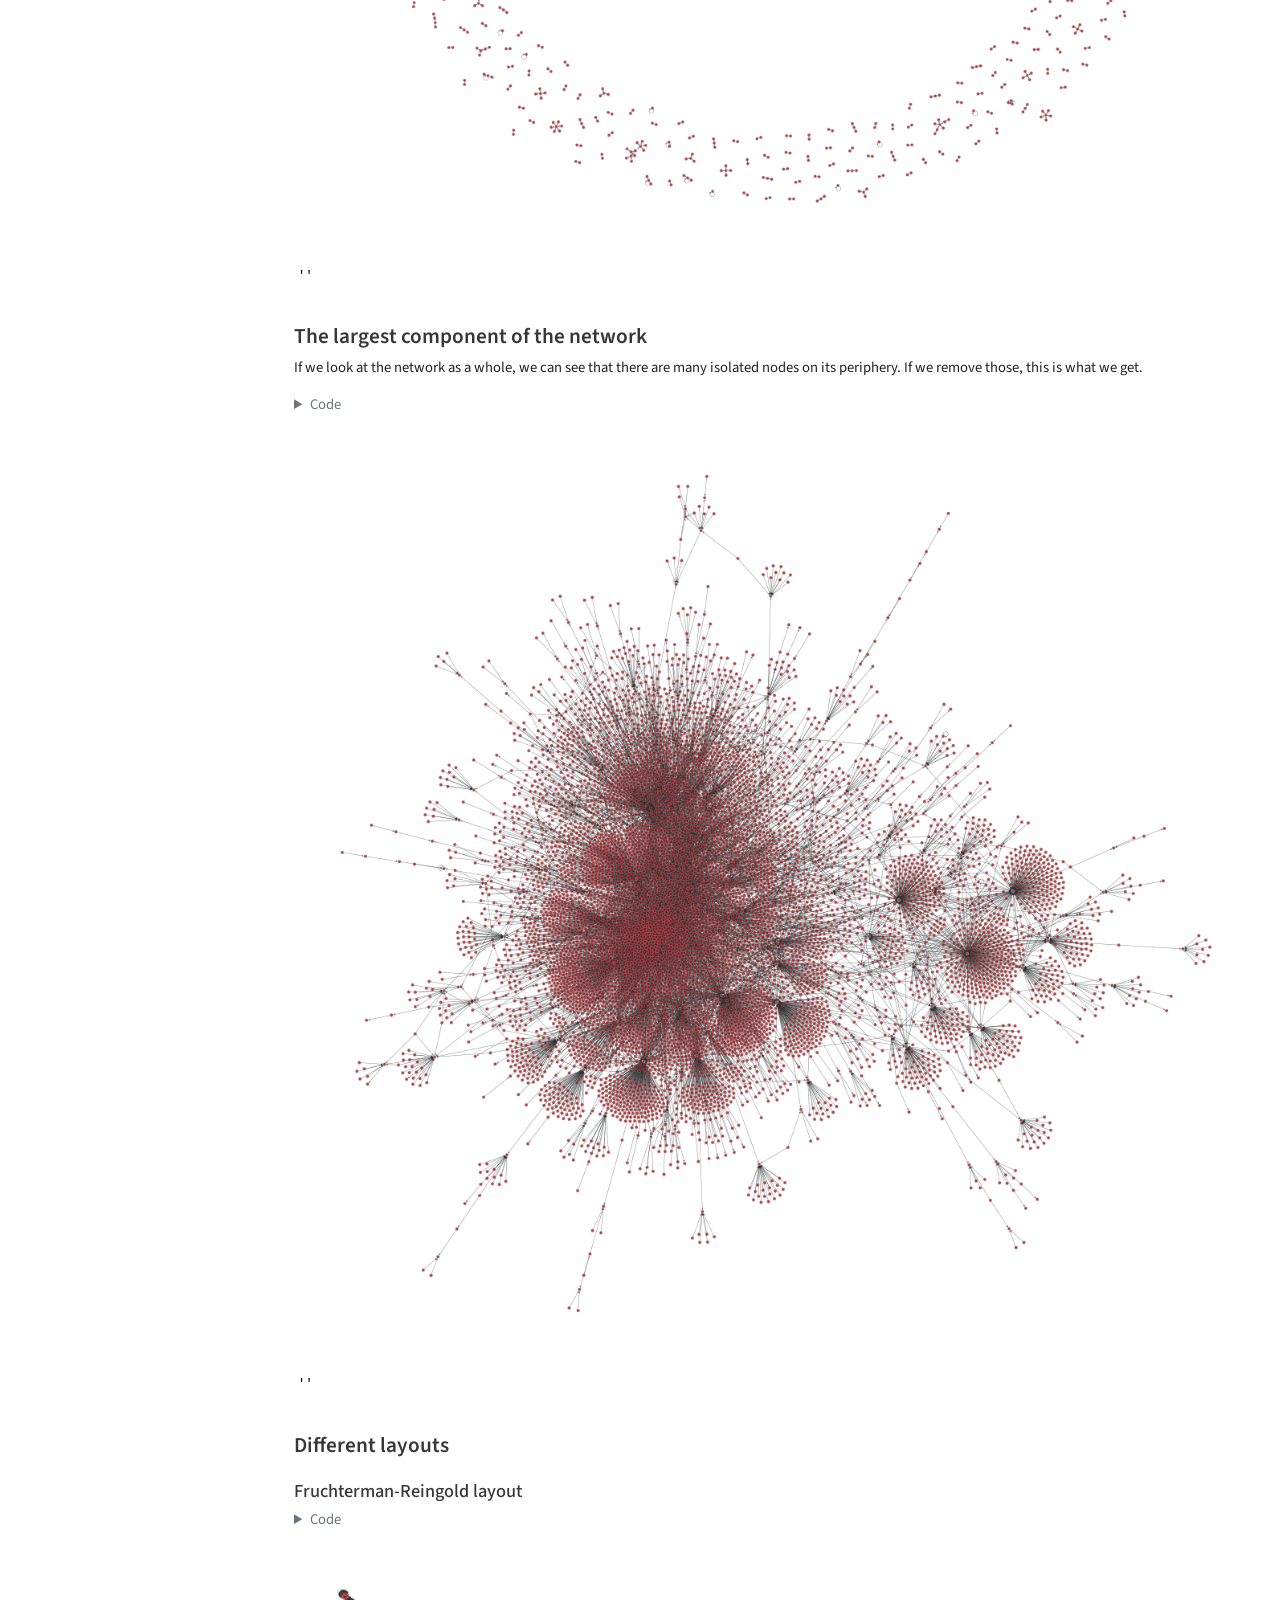
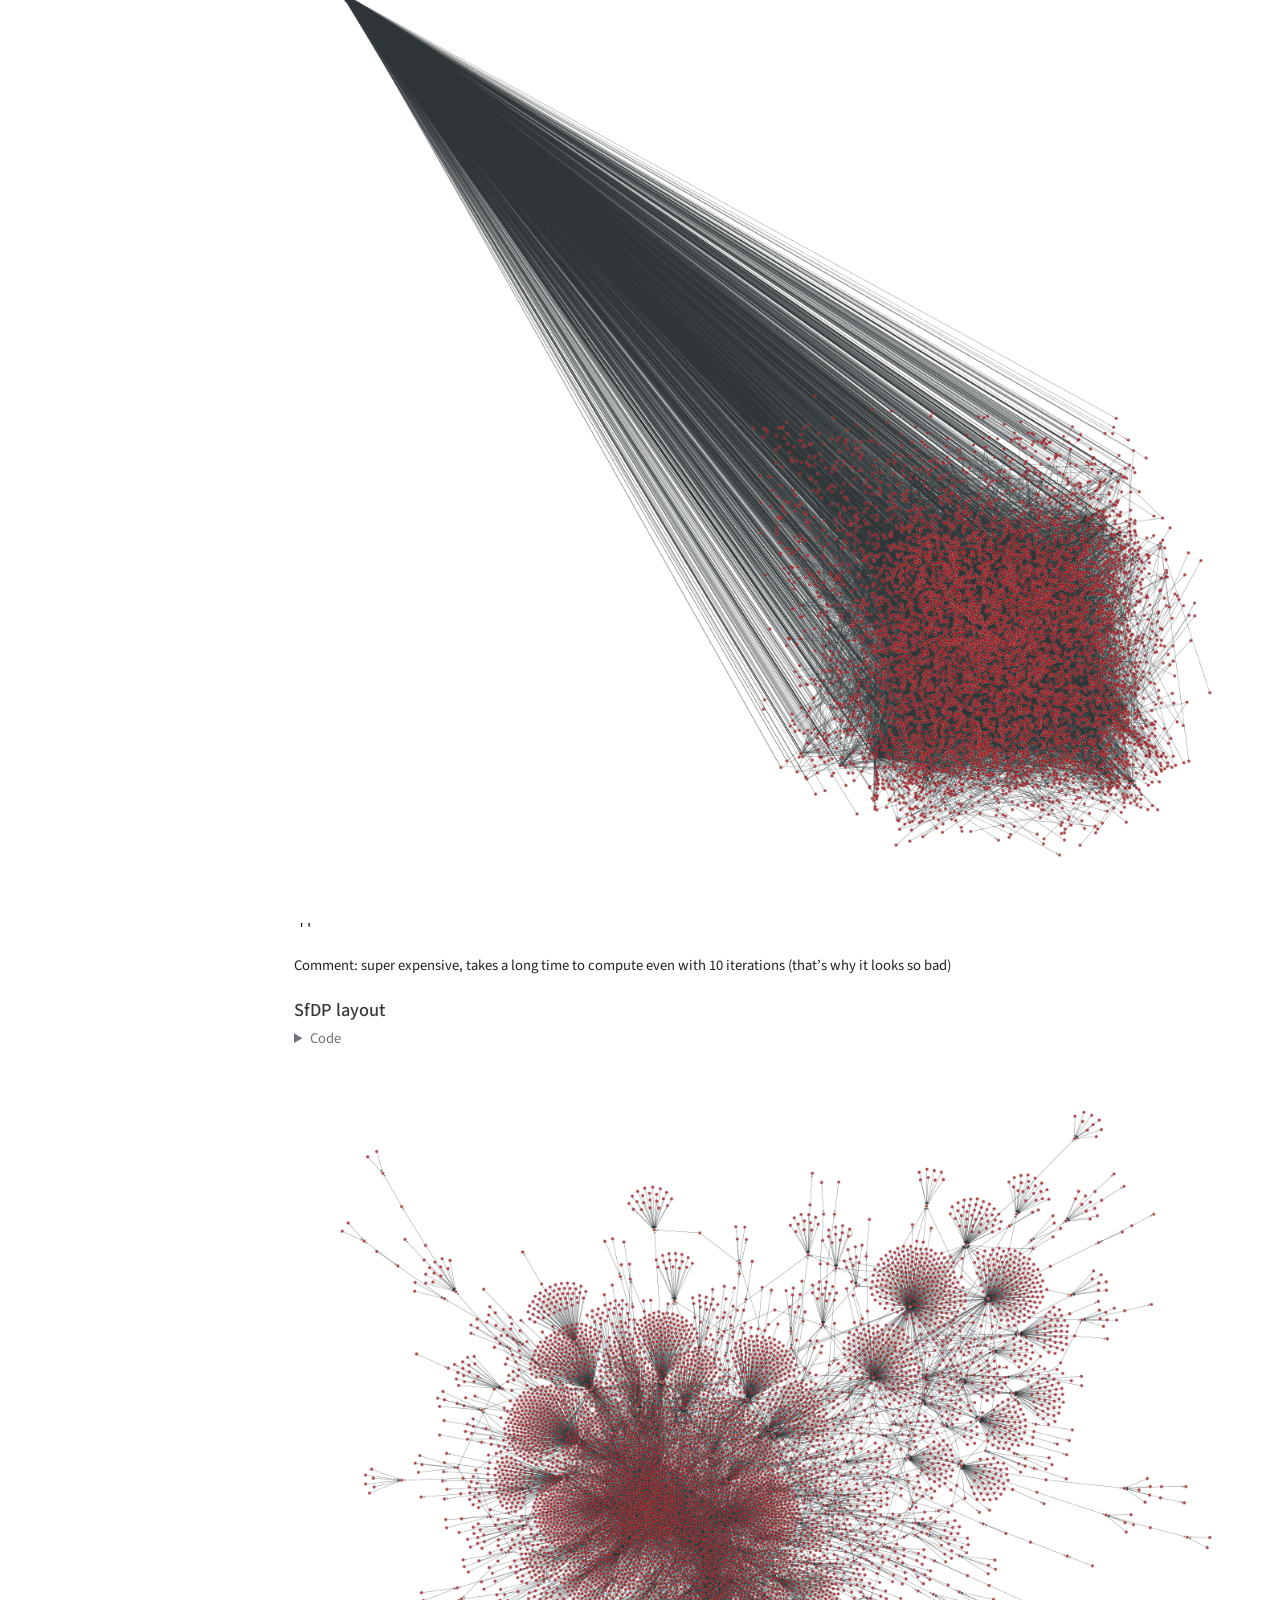
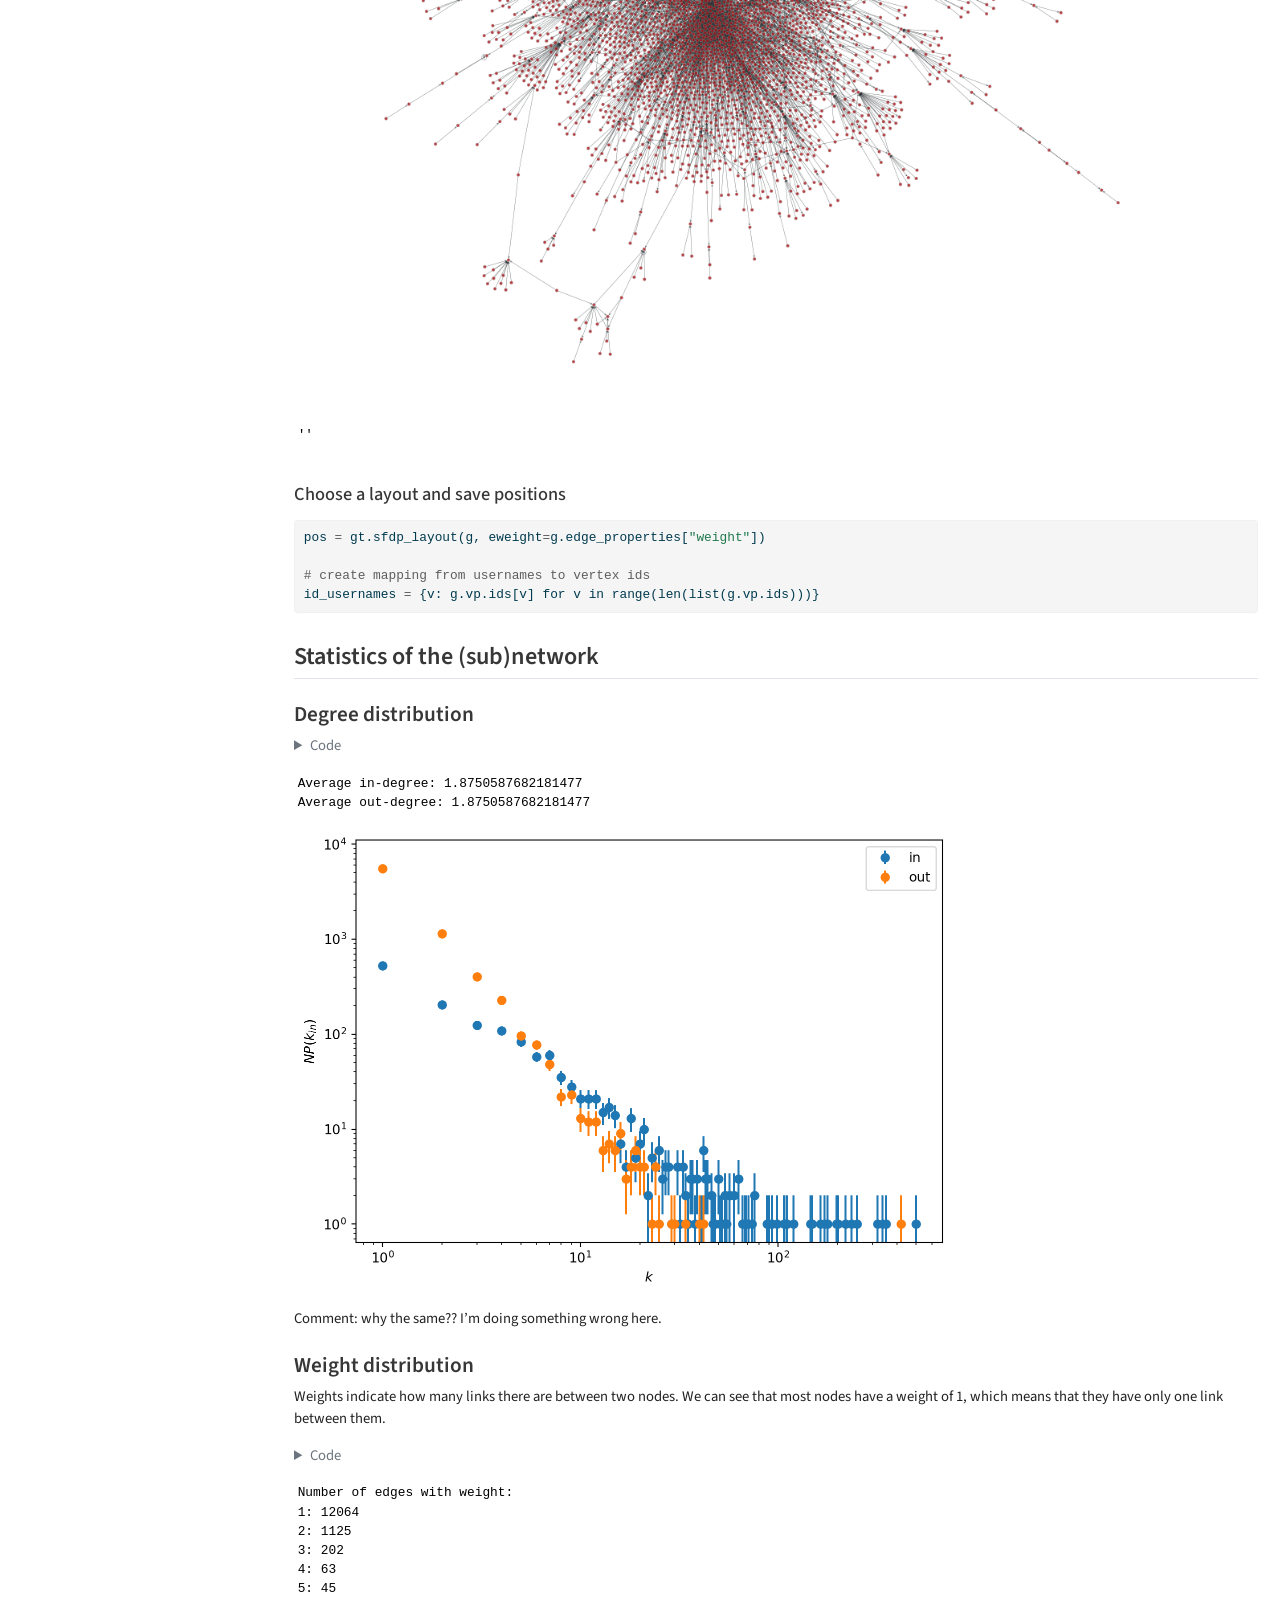
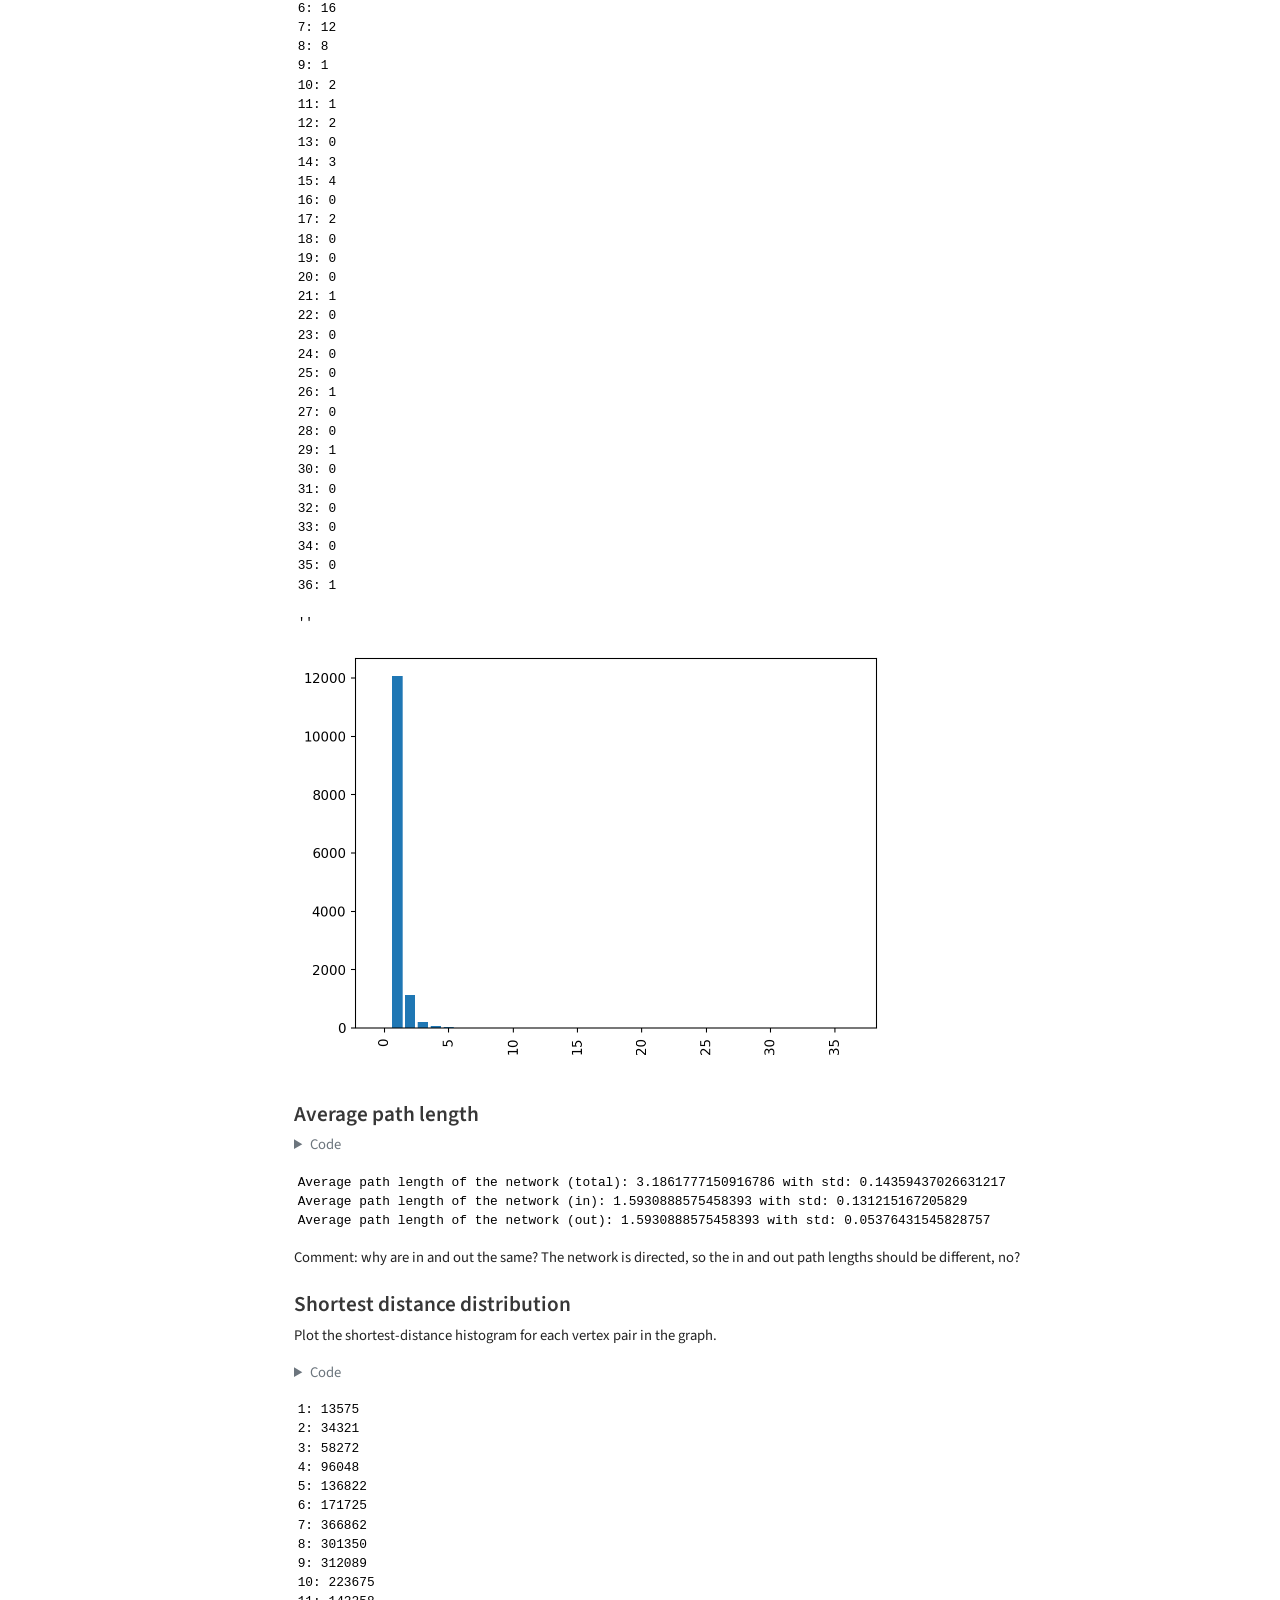
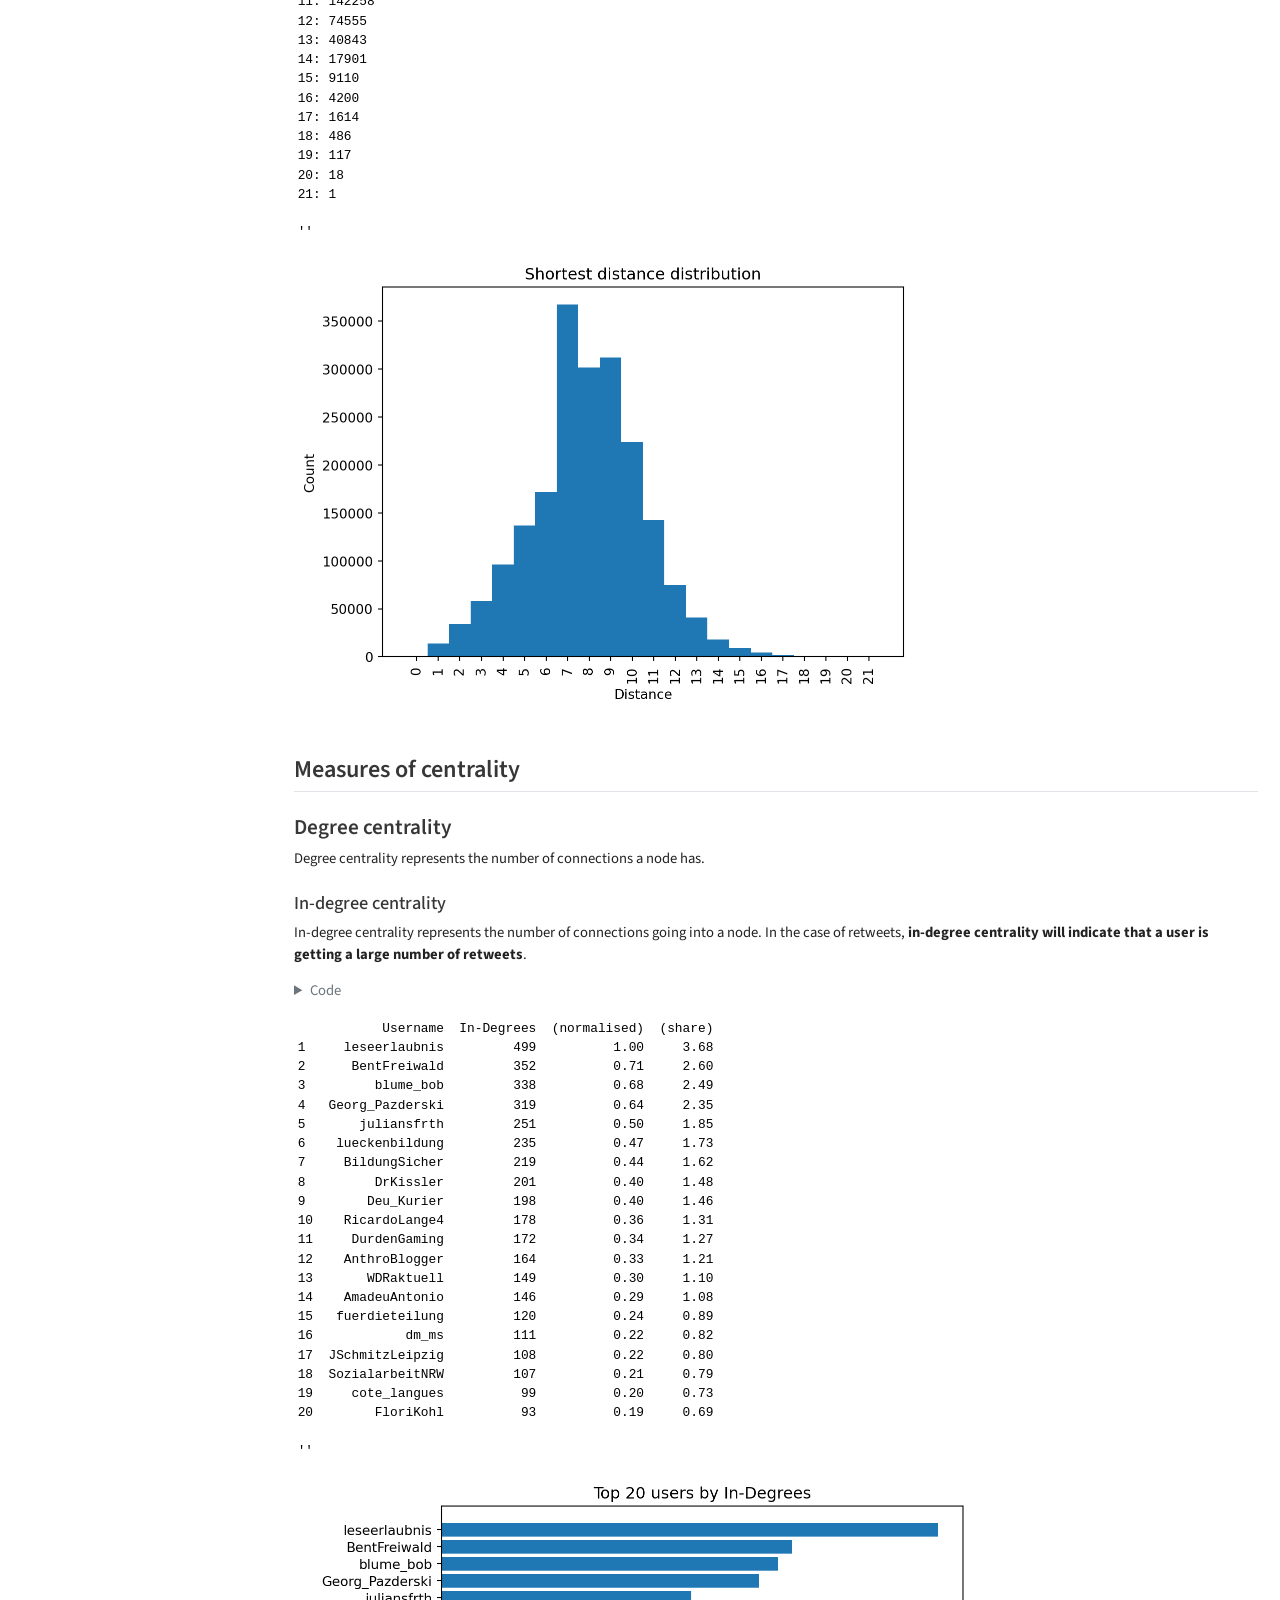
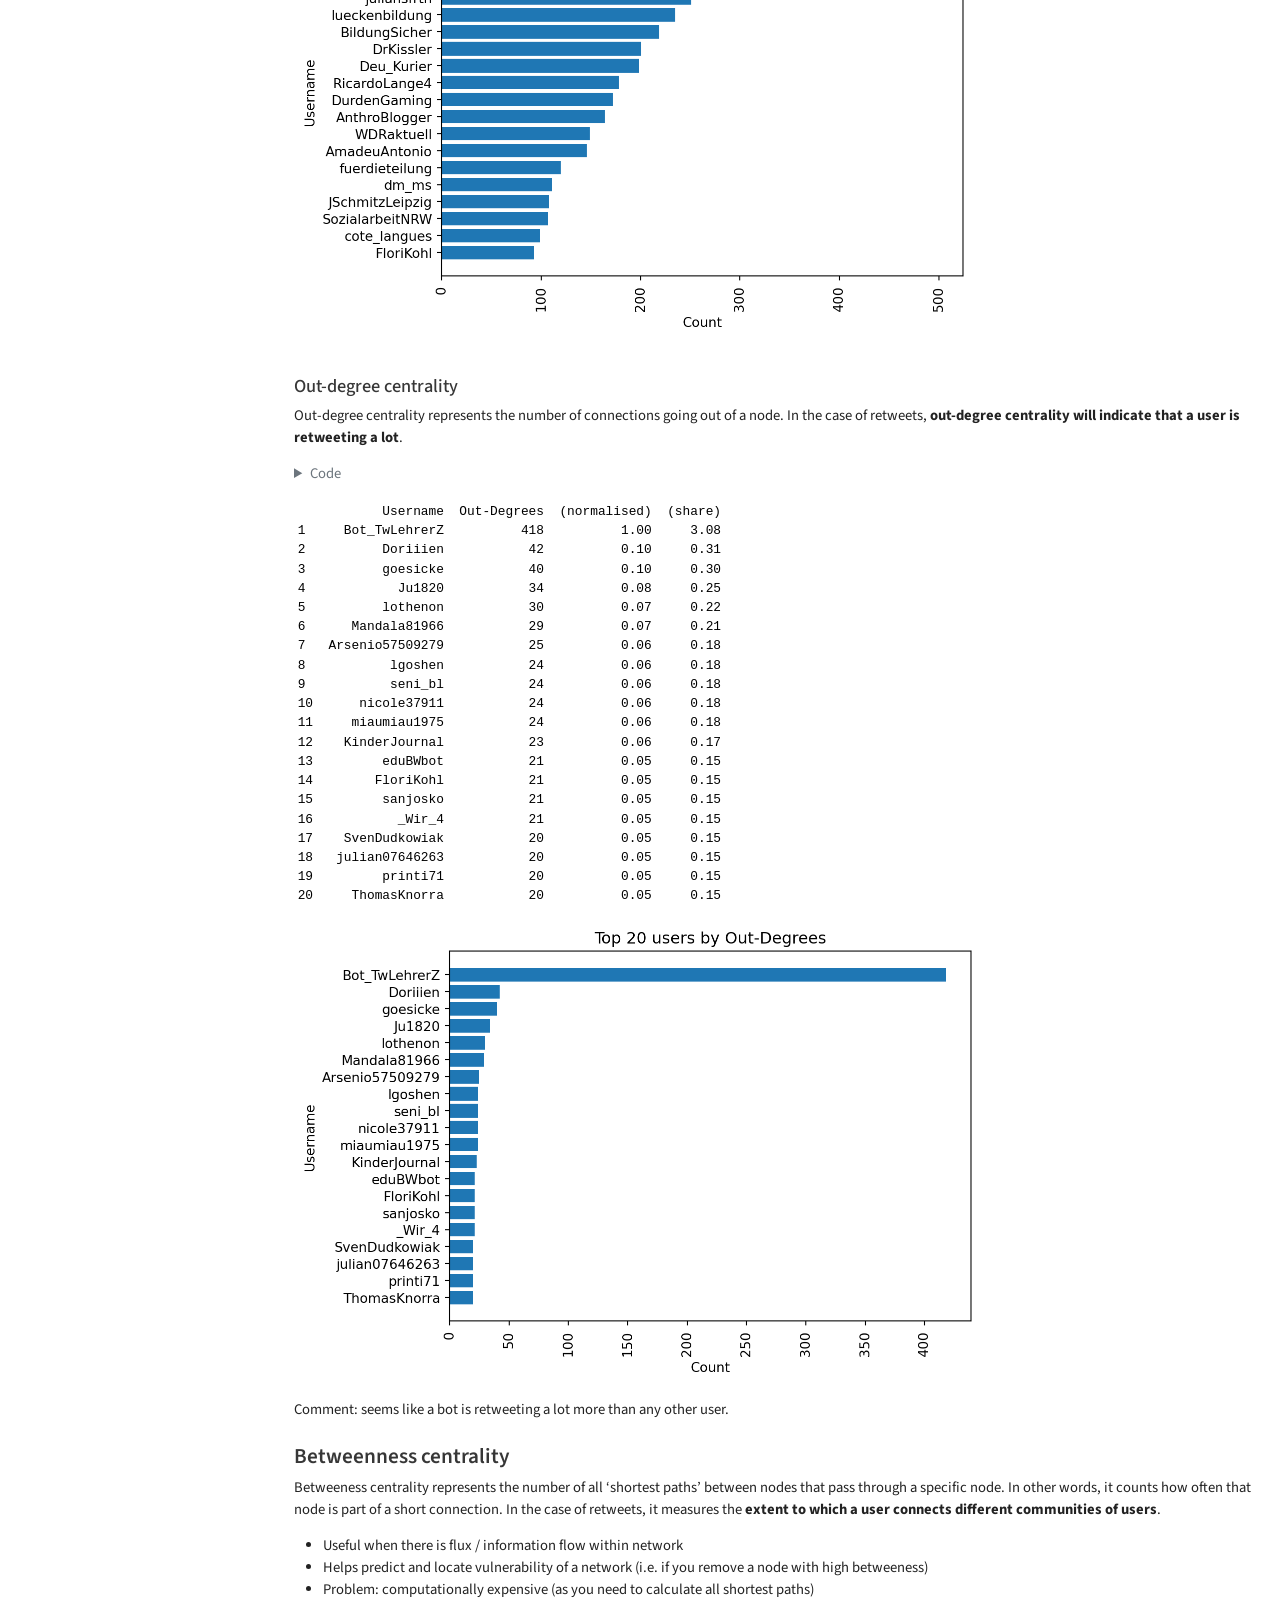
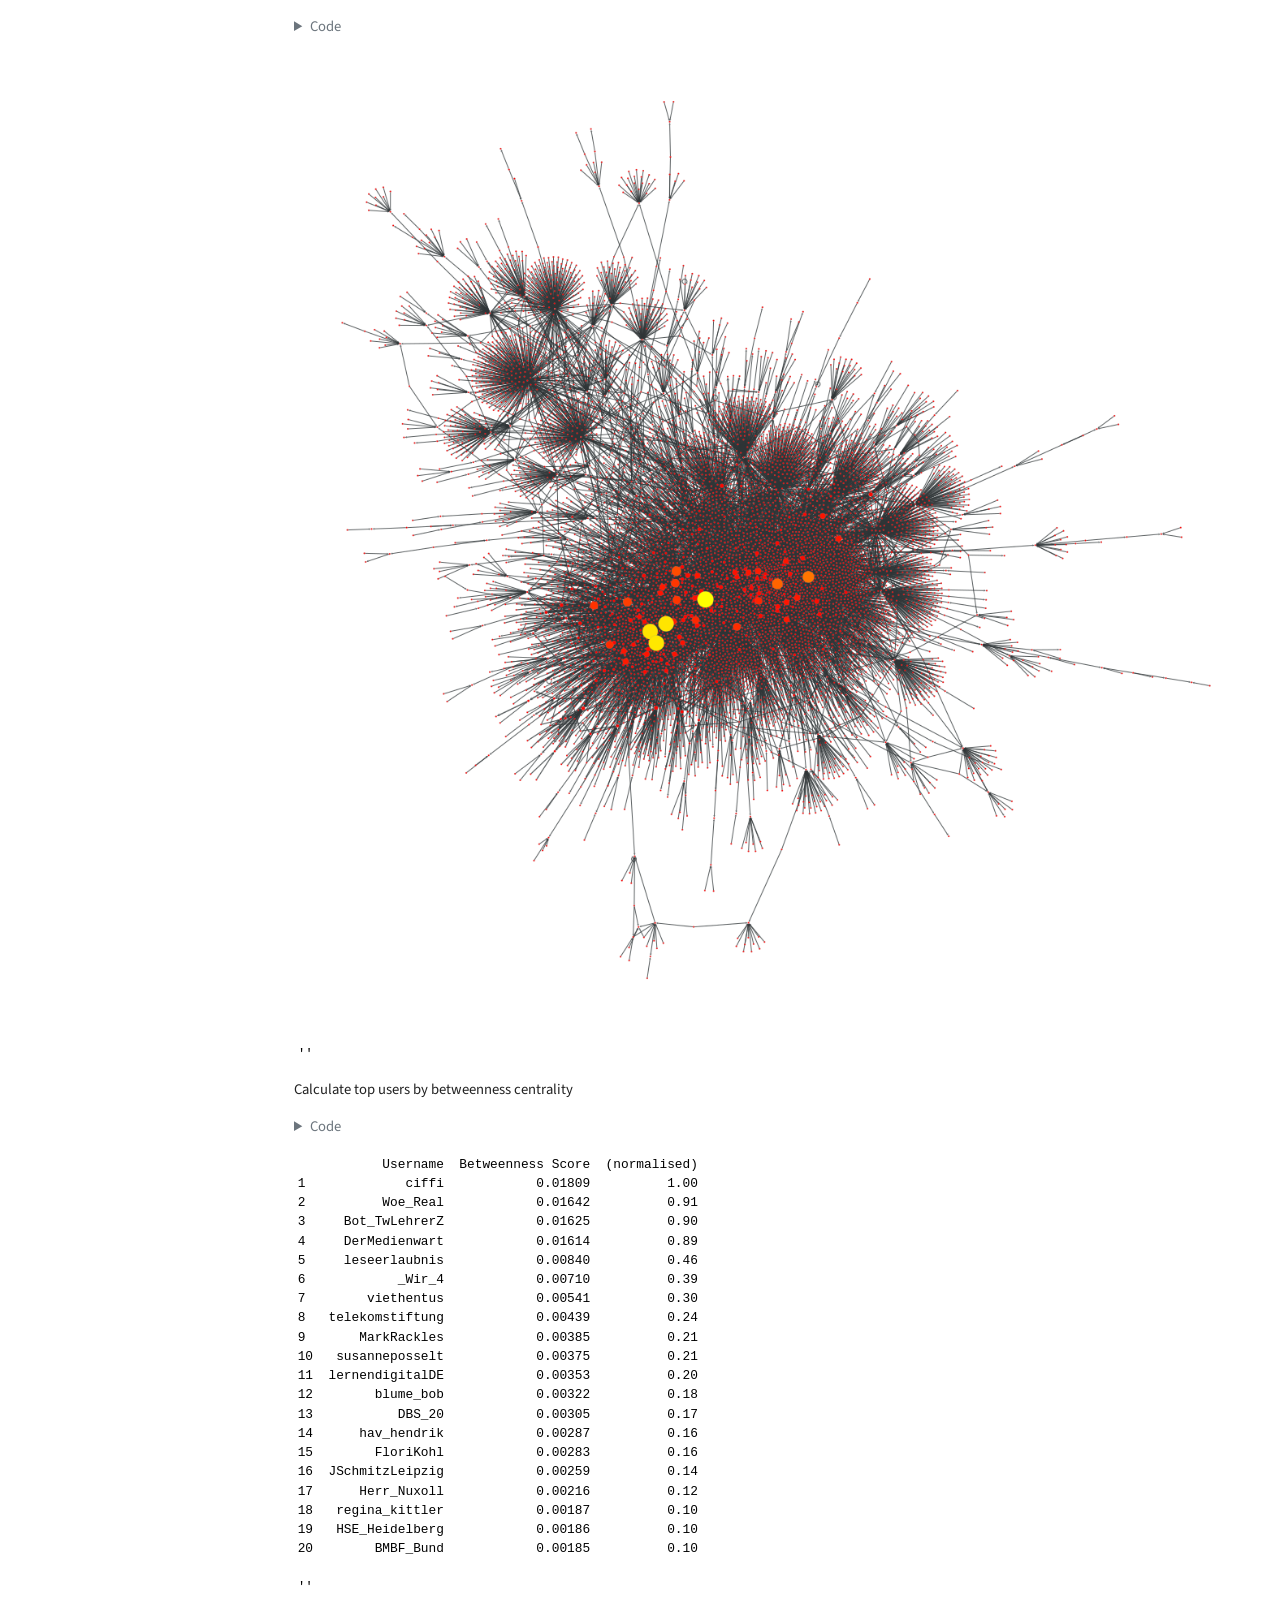
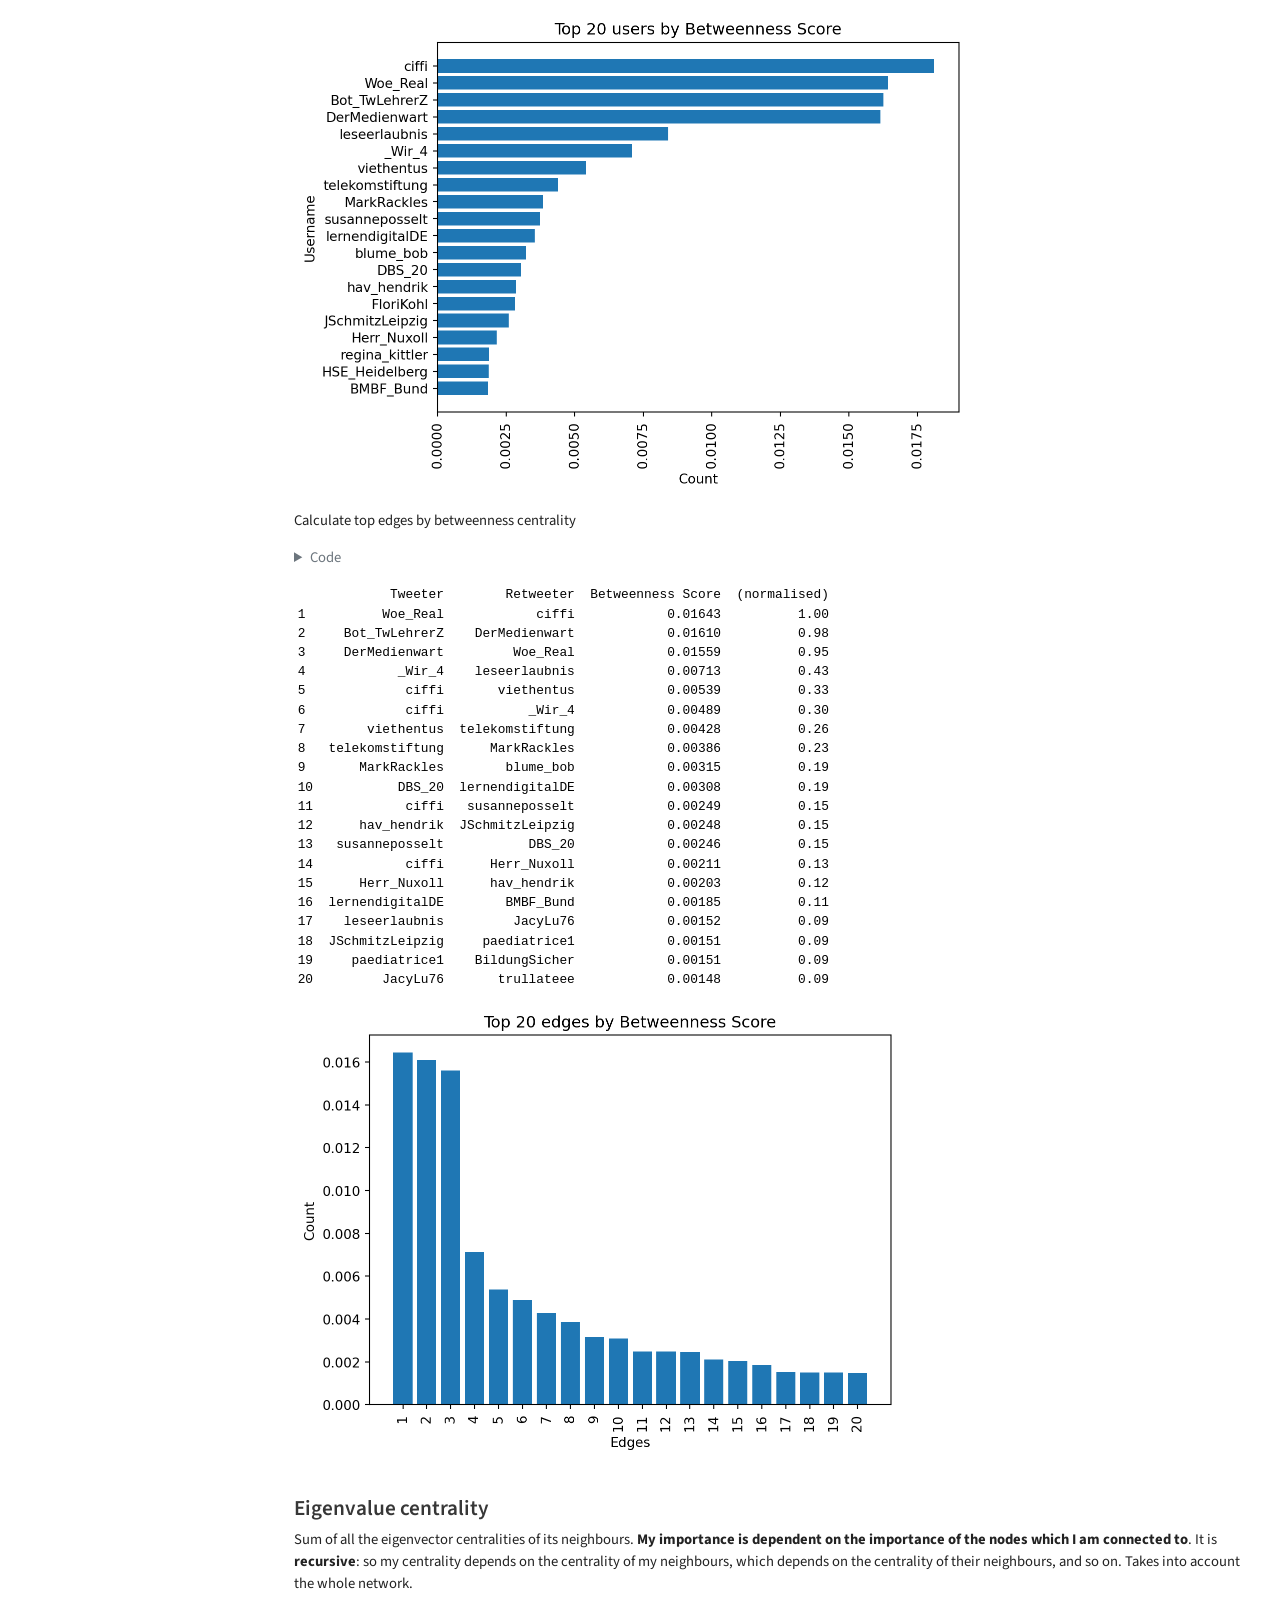
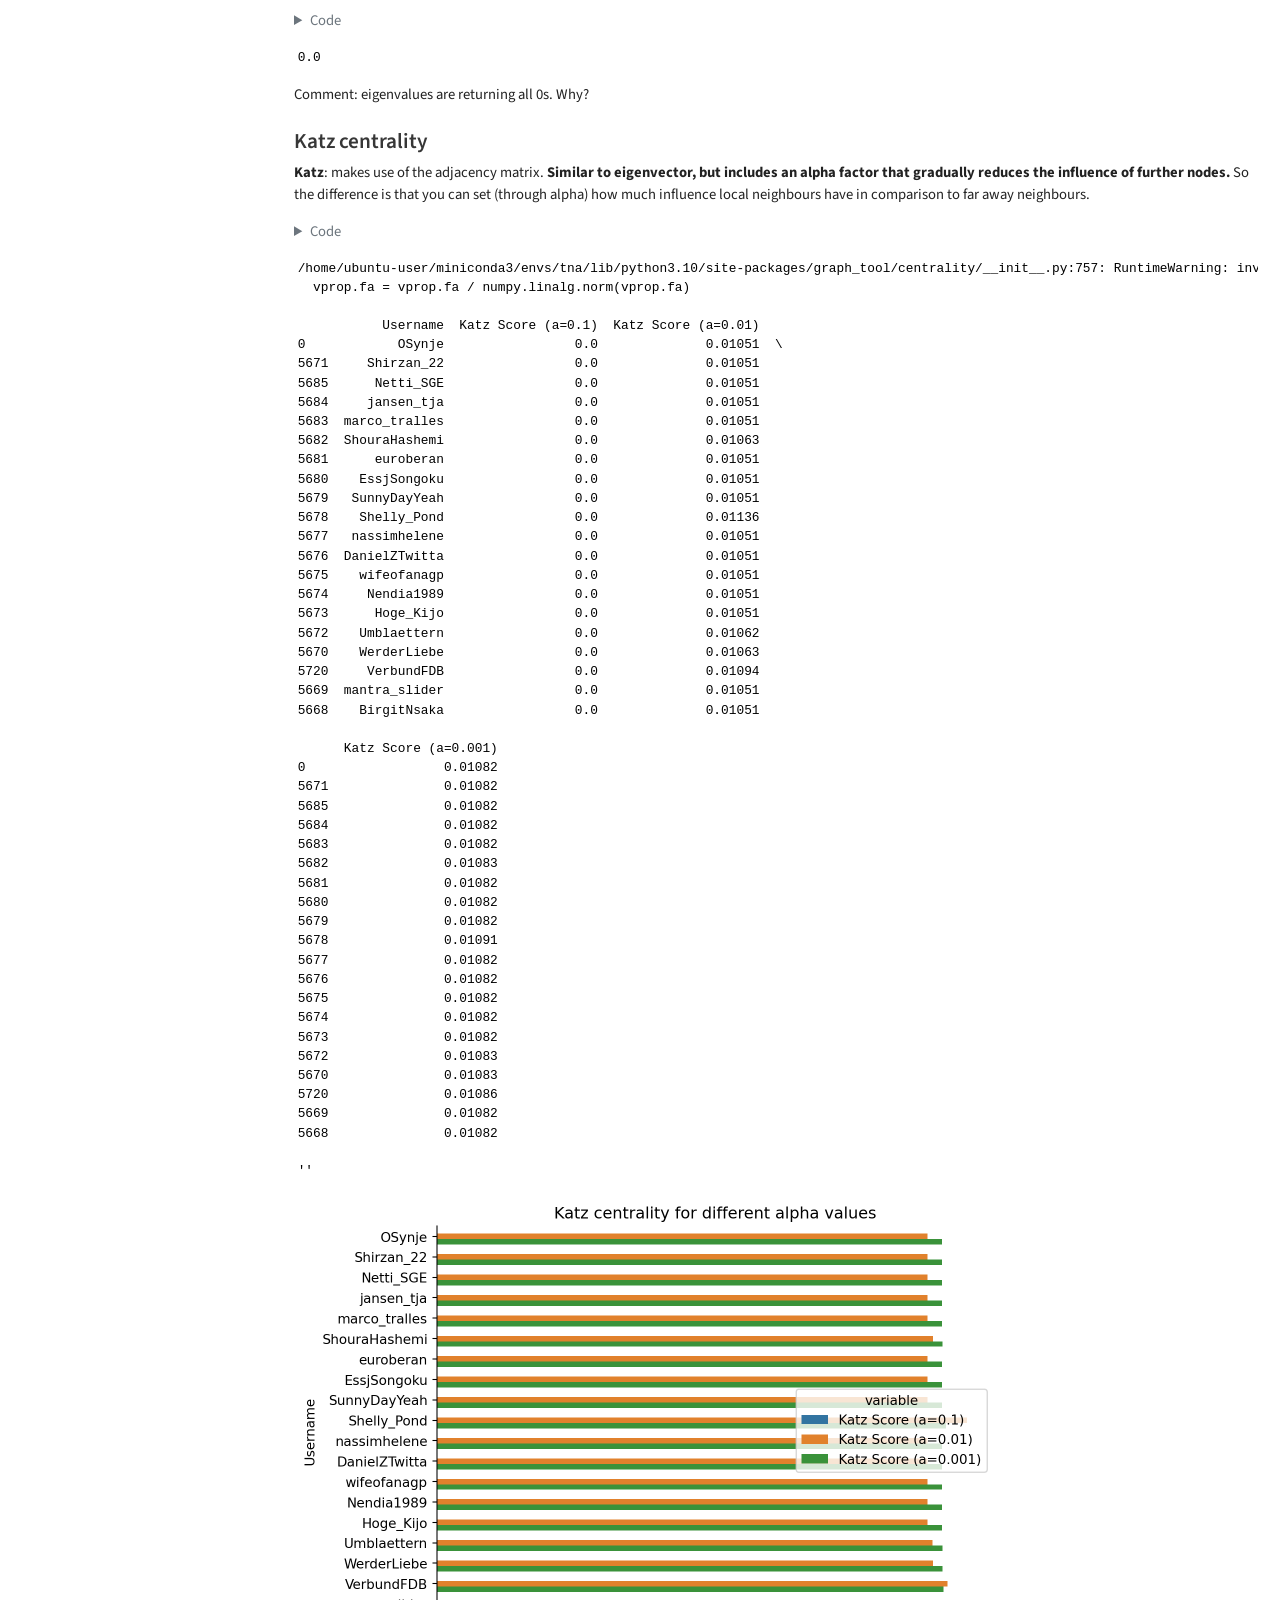
==== commit 8bd9c2eb: "📝 update docs" ====
--- a/docs/src/analysis.html
+++ b/docs/src/analysis.html
@@ -357,10 +357,10 @@
 </details>
 <div class="cell-output cell-output-stdout">
 <pre><code>Number of total retweets in this dataset: 
-11027
+16935
 
 Time range of the retweets:
-February 23, 2023 - April  1, 2023
+February 23, 2023 - May  4, 2023
 
 Keywords* used to collect the retweets:
 (Lehrkräftebildung OR Lehrerbildung OR Lehrkräfte OR Lehrkräftefortbildung OR Seiteneinstieg OR Quereinstieg OR Lehramt)
@@ -368,8 +368,8 @@
 Query conditions used to collect the retweets:
 (is:retweet OR is:quote) lang:de
 
-Number of retweets with missing usernames for the original tweeter: 199
-These are being dropped from the analysis. New total of retweets: 10828</code></pre>
+Number of retweets with missing usernames for the original tweeter: 239
+These are being dropped from the analysis. New total of retweets: 16696</code></pre>
 </div>
 </div>
 <p>Now let’s prepare the graph.</p>
@@ -533,11 +533,11 @@
 <span id="cb15-30"><a href="#cb15-30" aria-hidden="true" tabindex="-1"></a><span class="bu">print</span>(<span class="ss">f"Average out-degree: </span><span class="sc">{</span>avg_out<span class="sc">}</span><span class="ss">"</span>)</span></code><button title="Copy to Clipboard" class="code-copy-button"><i class="bi"></i></button></pre></div>
 </details>
 <div class="cell-output cell-output-stdout">
-<pre><code>Average in-degree: 1.7155809267965076
-Average out-degree: 1.7155809267965076</code></pre>
-</div>
-<div class="cell-output cell-output-display">
-<p><img src="analysis_files/figure-html/cell-10-output-2.png" width="658" height="466"></p>
+<pre><code>Average in-degree: 1.8750587682181477
+Average out-degree: 1.8750587682181477</code></pre>
+</div>
+<div class="cell-output cell-output-display">
+<p><img src="analysis_files/figure-html/cell-10-output-2.png" width="658" height="465"></p>
 </div>
 </div>
 <p>Comment: why the same?? I’m doing something wrong here.</p>
@@ -562,35 +562,35 @@
 </details>
 <div class="cell-output cell-output-stdout">
 <pre><code>Number of edges with weight:
-1: 7798
-2: 800
-3: 107
-4: 38
-5: 17
-6: 11
-7: 4
-8: 2
+1: 12064
+2: 1125
+3: 202
+4: 63
+5: 45
+6: 16
+7: 12
+8: 8
 9: 1
-10: 4
+10: 2
 11: 1
-12: 1
-13: 1
-14: 1
-15: 0
+12: 2
+13: 0
+14: 3
+15: 4
 16: 0
-17: 1
+17: 2
 18: 0
 19: 0
 20: 0
-21: 0
+21: 1
 22: 0
 23: 0
 24: 0
 25: 0
-26: 0
+26: 1
 27: 0
 28: 0
-29: 0
+29: 1
 30: 0
 31: 0
 32: 0
@@ -603,7 +603,7 @@
 <pre><code>''</code></pre>
 </div>
 <div class="cell-output cell-output-display">
-<p><img src="analysis_files/figure-html/cell-11-output-3.png" width="583" height="415"></p>
+<p><img src="analysis_files/figure-html/cell-11-output-3.png" width="592" height="415"></p>
 </div>
 </div>
 </section>
@@ -626,9 +626,9 @@
 <span id="cb20-12"><a href="#cb20-12" aria-hidden="true" tabindex="-1"></a><span class="co"># plt.title("Average path length of the network")</span></span></code><button title="Copy to Clipboard" class="code-copy-button"><i class="bi"></i></button></pre></div>
 </details>
 <div class="cell-output cell-output-stdout">
-<pre><code>Average path length of the network (total): 2.9509738079247816 with std: 0.1659641564735749
-Average path length of the network (in): 1.4754869039623908 with std: 0.15507219510386128
-Average path length of the network (out): 1.4754869039623908 with std: 0.05750973570288464</code></pre>
+<pre><code>Average path length of the network (total): 3.1861777150916786 with std: 0.14359437026631217
+Average path length of the network (in): 1.5930888575458393 with std: 0.131215167205829
+Average path length of the network (out): 1.5930888575458393 with std: 0.05376431545828757</code></pre>
 </div>
 </div>
 <p>Comment: why are in and out the same? The network is directed, so the in and out path lengths should be different, no?</p>
@@ -651,32 +651,33 @@
 <span id="cb22-10"><a href="#cb22-10" aria-hidden="true" tabindex="-1"></a><span class="op">;</span></span></code><button title="Copy to Clipboard" class="code-copy-button"><i class="bi"></i></button></pre></div>
 </details>
 <div class="cell-output cell-output-stdout">
-<pre><code>1: 8718
-2: 13453
-3: 13826
-4: 14249
-5: 16142
-6: 13044
-7: 9924
-8: 7202
-9: 6142
-10: 6680
-11: 6788
-12: 5912
-13: 9525
-14: 11047
-15: 8271
-16: 4895
-17: 2378
-18: 854
-19: 147
-20: 13</code></pre>
+<pre><code>1: 13575
+2: 34321
+3: 58272
+4: 96048
+5: 136822
+6: 171725
+7: 366862
+8: 301350
+9: 312089
+10: 223675
+11: 142258
+12: 74555
+13: 40843
+14: 17901
+15: 9110
+16: 4200
+17: 1614
+18: 486
+19: 117
+20: 18
+21: 1</code></pre>
 </div>
 <div class="cell-output cell-output-display" data-execution_count="12">
 <pre><code>''</code></pre>
 </div>
 <div class="cell-output cell-output-display">
-<p><img src="analysis_files/figure-html/cell-13-output-3.png" width="610" height="453"></p>
+<p><img src="analysis_files/figure-html/cell-13-output-3.png" width="619" height="453"></p>
 </div>
 </div>
 </section>
@@ -718,26 +719,26 @@
 </details>
 <div class="cell-output cell-output-stdout">
 <pre><code>           Username  In-Degrees  (normalised)  (share)
-1     leseerlaubnis         411          1.00     4.68
-2      BentFreiwald         352          0.86     4.01
-3   Georg_Pazderski         319          0.78     3.63
-4         blume_bob         263          0.64     2.99
-5       juliansfrth         250          0.61     2.84
-6    lueckenbildung         229          0.56     2.61
-7     BildungSicher         207          0.50     2.36
-8        Deu_Kurier         198          0.48     2.25
-9      DurdenGaming         171          0.42     1.95
-10       WDRaktuell         148          0.36     1.68
-11            dm_ms         110          0.27     1.25
-12    News4teachers          84          0.20     0.96
-13  SozialarbeitNRW          83          0.20     0.94
-14        Lilotanzt          73          0.18     0.83
-15      ehrenlehrer          71          0.17     0.81
-16       zeitonline          71          0.17     0.81
-17      rosenbusch_          68          0.17     0.77
-18  fingurplaustert          68          0.17     0.77
-19        elemob_de          66          0.16     0.75
-20   OliverSKBerlin          63          0.15     0.72</code></pre>
+1     leseerlaubnis         499          1.00     3.68
+2      BentFreiwald         352          0.71     2.60
+3         blume_bob         338          0.68     2.49
+4   Georg_Pazderski         319          0.64     2.35
+5       juliansfrth         251          0.50     1.85
+6    lueckenbildung         235          0.47     1.73
+7     BildungSicher         219          0.44     1.62
+8         DrKissler         201          0.40     1.48
+9        Deu_Kurier         198          0.40     1.46
+10    RicardoLange4         178          0.36     1.31
+11     DurdenGaming         172          0.34     1.27
+12    AnthroBlogger         164          0.33     1.21
+13       WDRaktuell         149          0.30     1.10
+14    AmadeuAntonio         146          0.29     1.08
+15   fuerdieteilung         120          0.24     0.89
+16            dm_ms         111          0.22     0.82
+17  JSchmitzLeipzig         108          0.22     0.80
+18  SozialarbeitNRW         107          0.21     0.79
+19     cote_langues          99          0.20     0.73
+20        FloriKohl          93          0.19     0.69</code></pre>
 </div>
 <div class="cell-output cell-output-display" data-execution_count="13">
 <pre><code>''</code></pre>
@@ -779,26 +780,26 @@
 </details>
 <div class="cell-output cell-output-stdout">
 <pre><code>           Username  Out-Degrees  (normalised)  (share)
-1     Bot_TwLehrerZ          319          1.00     3.63
-2          Doriiien           31          0.10     0.35
-3            Ju1820           25          0.08     0.28
-4          goesicke           23          0.07     0.26
-5      Mandala81966           22          0.07     0.25
-6          sanjosko           21          0.07     0.24
-7   Arsenio57509279           20          0.06     0.23
-8          eduBWbot           19          0.06     0.22
-9          lothenon           18          0.06     0.20
-10           _Wir_4           18          0.06     0.20
-11          lgoshen           16          0.05     0.18
-12   julian07646263           16          0.05     0.18
-13         printi71           16          0.05     0.18
-14     miaumiau1975           16          0.05     0.18
-15          seni_bl           15          0.05     0.17
-16    KinderJournal           14          0.04     0.16
-17  Soultiger091111           14          0.04     0.16
-18    SvenDudkowiak           14          0.04     0.16
-19        die_socke           14          0.04     0.16
-20      nicole37911           14          0.04     0.16</code></pre>
+1     Bot_TwLehrerZ          418          1.00     3.08
+2          Doriiien           42          0.10     0.31
+3          goesicke           40          0.10     0.30
+4            Ju1820           34          0.08     0.25
+5          lothenon           30          0.07     0.22
+6      Mandala81966           29          0.07     0.21
+7   Arsenio57509279           25          0.06     0.18
+8           lgoshen           24          0.06     0.18
+9           seni_bl           24          0.06     0.18
+10      nicole37911           24          0.06     0.18
+11     miaumiau1975           24          0.06     0.18
+12    KinderJournal           23          0.06     0.17
+13         eduBWbot           21          0.05     0.15
+14        FloriKohl           21          0.05     0.15
+15         sanjosko           21          0.05     0.15
+16           _Wir_4           21          0.05     0.15
+17    SvenDudkowiak           20          0.05     0.15
+18   julian07646263           20          0.05     0.15
+19         printi71           20          0.05     0.15
+20     ThomasKnorra           20          0.05     0.15</code></pre>
 </div>
 <div class="cell-output cell-output-display">
 <p><img src="analysis_files/figure-html/cell-15-output-2.png" width="686" height="462"></p>
@@ -861,32 +862,32 @@
 </details>
 <div class="cell-output cell-output-stdout">
 <pre><code>           Username  Betweenness Score  (normalised)
-1     leseerlaubnis            0.00194          1.00
-2      BentsCristin            0.00188          0.97
-3          SicherEU            0.00182          0.94
-4    EberhardSchlie            0.00167          0.86
-5     risikogruppen            0.00160          0.82
-6     Haselmaus2010            0.00156          0.80
-7         Diggi_tal            0.00155          0.80
-8      EINSBERGBLOG            0.00154          0.79
-9       hav_hendrik            0.00126          0.65
-10  JSchmitzLeipzig            0.00122          0.63
-11      Herr_Nuxoll            0.00119          0.61
-12            ciffi            0.00115          0.59
-13     sdw_Stiftung            0.00081          0.42
-14   HSE_Heidelberg            0.00080          0.41
-15           SenBJF            0.00070          0.36
-16    PartnerSchule            0.00061          0.32
-17         Woe_Real            0.00051          0.26
-18      DianaKnodel            0.00051          0.26
-19       BerlinSoul            0.00046          0.24
-20   regina_kittler            0.00045          0.23</code></pre>
+1             ciffi            0.01809          1.00
+2          Woe_Real            0.01642          0.91
+3     Bot_TwLehrerZ            0.01625          0.90
+4     DerMedienwart            0.01614          0.89
+5     leseerlaubnis            0.00840          0.46
+6            _Wir_4            0.00710          0.39
+7        viethentus            0.00541          0.30
+8   telekomstiftung            0.00439          0.24
+9       MarkRackles            0.00385          0.21
+10   susanneposselt            0.00375          0.21
+11  lernendigitalDE            0.00353          0.20
+12        blume_bob            0.00322          0.18
+13           DBS_20            0.00305          0.17
+14      hav_hendrik            0.00287          0.16
+15        FloriKohl            0.00283          0.16
+16  JSchmitzLeipzig            0.00259          0.14
+17      Herr_Nuxoll            0.00216          0.12
+18   regina_kittler            0.00187          0.10
+19   HSE_Heidelberg            0.00186          0.10
+20        BMBF_Bund            0.00185          0.10</code></pre>
 </div>
 <div class="cell-output cell-output-display" data-execution_count="16">
 <pre><code>''</code></pre>
 </div>
 <div class="cell-output cell-output-display">
-<p><img src="analysis_files/figure-html/cell-17-output-3.png" width="675" height="492"></p>
+<p><img src="analysis_files/figure-html/cell-17-output-3.png" width="674" height="483"></p>
 </div>
 </div>
 <p>Calculate top edges by betweenness centrality</p>
@@ -915,29 +916,29 @@
 </details>
 <div class="cell-output cell-output-stdout">
 <pre><code>            Tweeter        Retweeter  Betweenness Score  (normalised)
-1          SicherEU     BentsCristin            0.00174          1.00
-2      BentsCristin   EberhardSchlie            0.00168          0.96
-3    EberhardSchlie    leseerlaubnis            0.00160          0.92
-4         Diggi_tal    risikogruppen            0.00156          0.89
-5     Haselmaus2010        Diggi_tal            0.00155          0.89
-6      EINSBERGBLOG    Haselmaus2010            0.00152          0.87
-7     risikogruppen         SicherEU            0.00148          0.85
-8       Herr_Nuxoll      hav_hendrik            0.00120          0.69
-9       hav_hendrik  JSchmitzLeipzig            0.00118          0.68
-10            ciffi      Herr_Nuxoll            0.00115          0.66
-11  JSchmitzLeipzig     EINSBERGBLOG            0.00097          0.56
-12   HSE_Heidelberg     sdw_Stiftung            0.00081          0.46
-13    PartnerSchule           SenBJF            0.00063          0.36
-14     sdw_Stiftung    PartnerSchule            0.00061          0.35
-15           SenBJF     EINSBERGBLOG            0.00054          0.31
-16         Woe_Real            ciffi            0.00053          0.30
-17       BerlinSoul   regina_kittler            0.00039          0.22
-18      DianaKnodel            ciffi            0.00037          0.21
-19  StaackSebastian  dreadlock_dread            0.00037          0.21
-20  dreadlock_dread         Woe_Real            0.00031          0.18</code></pre>
-</div>
-<div class="cell-output cell-output-display">
-<p><img src="analysis_files/figure-html/cell-18-output-2.png" width="623" height="453"></p>
+1          Woe_Real            ciffi            0.01643          1.00
+2     Bot_TwLehrerZ    DerMedienwart            0.01610          0.98
+3     DerMedienwart         Woe_Real            0.01559          0.95
+4            _Wir_4    leseerlaubnis            0.00713          0.43
+5             ciffi       viethentus            0.00539          0.33
+6             ciffi           _Wir_4            0.00489          0.30
+7        viethentus  telekomstiftung            0.00428          0.26
+8   telekomstiftung      MarkRackles            0.00386          0.23
+9       MarkRackles        blume_bob            0.00315          0.19
+10           DBS_20  lernendigitalDE            0.00308          0.19
+11            ciffi   susanneposselt            0.00249          0.15
+12      hav_hendrik  JSchmitzLeipzig            0.00248          0.15
+13   susanneposselt           DBS_20            0.00246          0.15
+14            ciffi      Herr_Nuxoll            0.00211          0.13
+15      Herr_Nuxoll      hav_hendrik            0.00203          0.12
+16  lernendigitalDE        BMBF_Bund            0.00185          0.11
+17    leseerlaubnis         JacyLu76            0.00152          0.09
+18  JSchmitzLeipzig     paediatrice1            0.00151          0.09
+19     paediatrice1    BildungSicher            0.00151          0.09
+20         JacyLu76       trullateee            0.00148          0.09</code></pre>
+</div>
+<div class="cell-output cell-output-display">
+<p><img src="analysis_files/figure-html/cell-18-output-2.png" width="606" height="453"></p>
 </div>
 </div>
 </section>
@@ -1008,56 +1009,60 @@
 <span id="cb39-41"><a href="#cb39-41" aria-hidden="true" tabindex="-1"></a>plt.title(<span class="st">"Katz centrality for different alpha values"</span>)</span>
 <span id="cb39-42"><a href="#cb39-42" aria-hidden="true" tabindex="-1"></a><span class="op">;</span></span></code><button title="Copy to Clipboard" class="code-copy-button"><i class="bi"></i></button></pre></div>
 </details>
+<div class="cell-output cell-output-stderr">
+<pre><code>/home/ubuntu-user/miniconda3/envs/tna/lib/python3.10/site-packages/graph_tool/centrality/__init__.py:757: RuntimeWarning: invalid value encountered in divide
+  vprop.fa = vprop.fa / numpy.linalg.norm(vprop.fa)</code></pre>
+</div>
 <div class="cell-output cell-output-stdout">
-<pre><code>             Username  Katz Score (a=0.1)  Katz Score (a=0.01)   
-101     leseerlaubnis             0.40590              0.08876  \
-361          SicherEU             0.25172              0.02081   
-1071    BildungSicher             0.23865              0.04777   
-619         blume_bob             0.22327              0.05060   
-1615     BentFreiwald             0.21547              0.05723   
-1364  Georg_Pazderski             0.21178              0.05875   
-1      lueckenbildung             0.18936              0.04463   
-3998      juliansfrth             0.17636              0.04936   
-1537    onlineschulen             0.16727              0.01964   
-124     News4teachers             0.12658              0.02507   
-3620       WDRaktuell             0.11768              0.03572   
-282        Deu_Kurier             0.11715              0.03757   
-4343   ARD_Presseclub             0.11685              0.02296   
-4726     DurdenGaming             0.10809              0.03426   
-272             dm_ms             0.10724              0.02739   
-30      KinderJournal             0.10326              0.01659   
-488   SozialarbeitNRW             0.08621              0.02513   
-3072          DBmS_de             0.08457              0.01511   
-1428    risikogruppen             0.08073              0.01461   
-3254  zumWeitertragen             0.07941              0.01361   
+<pre><code>           Username  Katz Score (a=0.1)  Katz Score (a=0.01)   
+0            OSynje                 0.0              0.01051  \
+5671     Shirzan_22                 0.0              0.01051   
+5685      Netti_SGE                 0.0              0.01051   
+5684     jansen_tja                 0.0              0.01051   
+5683  marco_tralles                 0.0              0.01051   
+5682  ShouraHashemi                 0.0              0.01063   
+5681      euroberan                 0.0              0.01051   
+5680    EssjSongoku                 0.0              0.01051   
+5679   SunnyDayYeah                 0.0              0.01051   
+5678    Shelly_Pond                 0.0              0.01136   
+5677   nassimhelene                 0.0              0.01051   
+5676  DanielZTwitta                 0.0              0.01051   
+5675    wifeofanagp                 0.0              0.01051   
+5674     Nendia1989                 0.0              0.01051   
+5673      Hoge_Kijo                 0.0              0.01051   
+5672    Umblaettern                 0.0              0.01062   
+5670    WerderLiebe                 0.0              0.01063   
+5720     VerbundFDB                 0.0              0.01094   
+5669  mantra_slider                 0.0              0.01051   
+5668    BirgitNsaka                 0.0              0.01051   
 
       Katz Score (a=0.001)  
-101                0.02063  
-361                0.01369  
-1071               0.01643  
-619                0.01677  
-1615               0.01749  
-1364               0.01767  
-1                  0.01615  
-3998               0.01670  
-1537               0.01361  
-124                0.01418  
-3620               0.01529  
-282                0.01549  
-4343               0.01391  
-4726               0.01515  
-272                0.01444  
-30                 0.01331  
-488                0.01420  
-3072               0.01317  
-1428               0.01312  
-3254               0.01301  </code></pre>
+0                  0.01082  
+5671               0.01082  
+5685               0.01082  
+5684               0.01082  
+5683               0.01082  
+5682               0.01083  
+5681               0.01082  
+5680               0.01082  
+5679               0.01082  
+5678               0.01091  
+5677               0.01082  
+5676               0.01082  
+5675               0.01082  
+5674               0.01082  
+5673               0.01082  
+5672               0.01083  
+5670               0.01083  
+5720               0.01086  
+5669               0.01082  
+5668               0.01082  </code></pre>
 </div>
 <div class="cell-output cell-output-display" data-execution_count="19">
 <pre><code>''</code></pre>
 </div>
 <div class="cell-output cell-output-display">
-<p><img src="analysis_files/figure-html/cell-20-output-3.png" width="709" height="488"></p>
+<p><img src="analysis_files/figure-html/cell-20-output-4.png" width="709" height="488"></p>
 </div>
 </div>
 </section>
@@ -1068,59 +1073,59 @@
 <div class="cell" data-execution_count="20">
 <details>
 <summary>Code</summary>
-<div class="sourceCode cell-code" id="cb42"><pre class="sourceCode python code-with-copy"><code class="sourceCode python"><span id="cb42-1"><a href="#cb42-1" aria-hidden="true" tabindex="-1"></a>g.vertex_properties[<span class="st">"pagerank"</span>] <span class="op">=</span> g.new_vertex_property(<span class="st">"double"</span>)</span>
-<span id="cb42-2"><a href="#cb42-2" aria-hidden="true" tabindex="-1"></a></span>
-<span id="cb42-3"><a href="#cb42-3" aria-hidden="true" tabindex="-1"></a>gt.pagerank(g, damping<span class="op">=</span><span class="fl">0.85</span>, pers<span class="op">=</span><span class="va">None</span>, weight<span class="op">=</span>g.ep[<span class="st">"weight"</span>], prop<span class="op">=</span>g.vp[<span class="st">"pagerank"</span>], epsilon<span class="op">=</span><span class="fl">1e-06</span>, max_iter<span class="op">=</span><span class="va">None</span>, ret_iter<span class="op">=</span><span class="va">False</span>)</span>
-<span id="cb42-4"><a href="#cb42-4" aria-hidden="true" tabindex="-1"></a></span>
-<span id="cb42-5"><a href="#cb42-5" aria-hidden="true" tabindex="-1"></a>dic <span class="op">=</span> {i: g.vp[<span class="st">"pagerank"</span>][i] <span class="cf">for</span> i <span class="kw">in</span> <span class="bu">range</span>(<span class="bu">len</span>(<span class="bu">list</span>(g.vp[<span class="st">"pagerank"</span>])))}</span>
-<span id="cb42-6"><a href="#cb42-6" aria-hidden="true" tabindex="-1"></a>dic <span class="op">=</span> {key: val <span class="cf">for</span> key, val <span class="kw">in</span> (<span class="bu">sorted</span>(dic.items(), key<span class="op">=</span><span class="kw">lambda</span> x: x[<span class="dv">1</span>], reverse<span class="op">=</span><span class="va">True</span>)[:<span class="dv">20</span>])}</span>
-<span id="cb42-7"><a href="#cb42-7" aria-hidden="true" tabindex="-1"></a></span>
-<span id="cb42-8"><a href="#cb42-8" aria-hidden="true" tabindex="-1"></a><span class="co"># map names to ids</span></span>
-<span id="cb42-9"><a href="#cb42-9" aria-hidden="true" tabindex="-1"></a>dic <span class="op">=</span> {id_usernames[k]: v <span class="cf">for</span> k, v <span class="kw">in</span> dic.items()}</span>
-<span id="cb42-10"><a href="#cb42-10" aria-hidden="true" tabindex="-1"></a></span>
-<span id="cb42-11"><a href="#cb42-11" aria-hidden="true" tabindex="-1"></a><span class="co"># prepare table</span></span>
-<span id="cb42-12"><a href="#cb42-12" aria-hidden="true" tabindex="-1"></a>score_name <span class="op">=</span> <span class="st">"Pagerank Score"</span></span>
-<span id="cb42-13"><a href="#cb42-13" aria-hidden="true" tabindex="-1"></a>df_ <span class="op">=</span> pd.DataFrame(dic.items(), columns<span class="op">=</span>[<span class="st">"Username"</span>, score_name])</span>
-<span id="cb42-14"><a href="#cb42-14" aria-hidden="true" tabindex="-1"></a>df_[<span class="st">"(normalised)"</span>] <span class="op">=</span> (df_[score_name] <span class="op">/</span> df_[score_name].<span class="bu">max</span>()).<span class="bu">round</span>(<span class="dv">2</span>)</span>
-<span id="cb42-15"><a href="#cb42-15" aria-hidden="true" tabindex="-1"></a>df_ <span class="op">=</span> df_.<span class="bu">round</span>(<span class="dv">5</span>)</span>
-<span id="cb42-16"><a href="#cb42-16" aria-hidden="true" tabindex="-1"></a>df_.index <span class="op">=</span> np.arange(<span class="dv">1</span>, <span class="bu">len</span>(df_) <span class="op">+</span> <span class="dv">1</span>)</span>
-<span id="cb42-17"><a href="#cb42-17" aria-hidden="true" tabindex="-1"></a></span>
-<span id="cb42-18"><a href="#cb42-18" aria-hidden="true" tabindex="-1"></a><span class="bu">print</span>(df_)</span>
-<span id="cb42-19"><a href="#cb42-19" aria-hidden="true" tabindex="-1"></a></span>
-<span id="cb42-20"><a href="#cb42-20" aria-hidden="true" tabindex="-1"></a>plot_bar(x<span class="op">=</span>dic.keys(), y<span class="op">=</span>dic.values(),</span>
-<span id="cb42-21"><a href="#cb42-21" aria-hidden="true" tabindex="-1"></a>    title<span class="op">=</span><span class="ss">f"Top 20 users by </span><span class="sc">{</span>score_name<span class="sc">}</span><span class="ss">"</span>,</span>
-<span id="cb42-22"><a href="#cb42-22" aria-hidden="true" tabindex="-1"></a>    xtick<span class="op">=</span><span class="va">None</span>, rotation<span class="op">=</span><span class="dv">90</span>,</span>
-<span id="cb42-23"><a href="#cb42-23" aria-hidden="true" tabindex="-1"></a>    xlabel<span class="op">=</span><span class="st">"Username"</span>, ylabel<span class="op">=</span><span class="st">"Count"</span>)</span>
-<span id="cb42-24"><a href="#cb42-24" aria-hidden="true" tabindex="-1"></a><span class="op">;</span></span></code><button title="Copy to Clipboard" class="code-copy-button"><i class="bi"></i></button></pre></div>
+<div class="sourceCode cell-code" id="cb43"><pre class="sourceCode python code-with-copy"><code class="sourceCode python"><span id="cb43-1"><a href="#cb43-1" aria-hidden="true" tabindex="-1"></a>g.vertex_properties[<span class="st">"pagerank"</span>] <span class="op">=</span> g.new_vertex_property(<span class="st">"double"</span>)</span>
+<span id="cb43-2"><a href="#cb43-2" aria-hidden="true" tabindex="-1"></a></span>
+<span id="cb43-3"><a href="#cb43-3" aria-hidden="true" tabindex="-1"></a>gt.pagerank(g, damping<span class="op">=</span><span class="fl">0.85</span>, pers<span class="op">=</span><span class="va">None</span>, weight<span class="op">=</span>g.ep[<span class="st">"weight"</span>], prop<span class="op">=</span>g.vp[<span class="st">"pagerank"</span>], epsilon<span class="op">=</span><span class="fl">1e-06</span>, max_iter<span class="op">=</span><span class="va">None</span>, ret_iter<span class="op">=</span><span class="va">False</span>)</span>
+<span id="cb43-4"><a href="#cb43-4" aria-hidden="true" tabindex="-1"></a></span>
+<span id="cb43-5"><a href="#cb43-5" aria-hidden="true" tabindex="-1"></a>dic <span class="op">=</span> {i: g.vp[<span class="st">"pagerank"</span>][i] <span class="cf">for</span> i <span class="kw">in</span> <span class="bu">range</span>(<span class="bu">len</span>(<span class="bu">list</span>(g.vp[<span class="st">"pagerank"</span>])))}</span>
+<span id="cb43-6"><a href="#cb43-6" aria-hidden="true" tabindex="-1"></a>dic <span class="op">=</span> {key: val <span class="cf">for</span> key, val <span class="kw">in</span> (<span class="bu">sorted</span>(dic.items(), key<span class="op">=</span><span class="kw">lambda</span> x: x[<span class="dv">1</span>], reverse<span class="op">=</span><span class="va">True</span>)[:<span class="dv">20</span>])}</span>
+<span id="cb43-7"><a href="#cb43-7" aria-hidden="true" tabindex="-1"></a></span>
+<span id="cb43-8"><a href="#cb43-8" aria-hidden="true" tabindex="-1"></a><span class="co"># map names to ids</span></span>
+<span id="cb43-9"><a href="#cb43-9" aria-hidden="true" tabindex="-1"></a>dic <span class="op">=</span> {id_usernames[k]: v <span class="cf">for</span> k, v <span class="kw">in</span> dic.items()}</span>
+<span id="cb43-10"><a href="#cb43-10" aria-hidden="true" tabindex="-1"></a></span>
+<span id="cb43-11"><a href="#cb43-11" aria-hidden="true" tabindex="-1"></a><span class="co"># prepare table</span></span>
+<span id="cb43-12"><a href="#cb43-12" aria-hidden="true" tabindex="-1"></a>score_name <span class="op">=</span> <span class="st">"Pagerank Score"</span></span>
+<span id="cb43-13"><a href="#cb43-13" aria-hidden="true" tabindex="-1"></a>df_ <span class="op">=</span> pd.DataFrame(dic.items(), columns<span class="op">=</span>[<span class="st">"Username"</span>, score_name])</span>
+<span id="cb43-14"><a href="#cb43-14" aria-hidden="true" tabindex="-1"></a>df_[<span class="st">"(normalised)"</span>] <span class="op">=</span> (df_[score_name] <span class="op">/</span> df_[score_name].<span class="bu">max</span>()).<span class="bu">round</span>(<span class="dv">2</span>)</span>
+<span id="cb43-15"><a href="#cb43-15" aria-hidden="true" tabindex="-1"></a>df_ <span class="op">=</span> df_.<span class="bu">round</span>(<span class="dv">5</span>)</span>
+<span id="cb43-16"><a href="#cb43-16" aria-hidden="true" tabindex="-1"></a>df_.index <span class="op">=</span> np.arange(<span class="dv">1</span>, <span class="bu">len</span>(df_) <span class="op">+</span> <span class="dv">1</span>)</span>
+<span id="cb43-17"><a href="#cb43-17" aria-hidden="true" tabindex="-1"></a></span>
+<span id="cb43-18"><a href="#cb43-18" aria-hidden="true" tabindex="-1"></a><span class="bu">print</span>(df_)</span>
+<span id="cb43-19"><a href="#cb43-19" aria-hidden="true" tabindex="-1"></a></span>
+<span id="cb43-20"><a href="#cb43-20" aria-hidden="true" tabindex="-1"></a>plot_bar(x<span class="op">=</span>dic.keys(), y<span class="op">=</span>dic.values(),</span>
+<span id="cb43-21"><a href="#cb43-21" aria-hidden="true" tabindex="-1"></a>    title<span class="op">=</span><span class="ss">f"Top 20 users by </span><span class="sc">{</span>score_name<span class="sc">}</span><span class="ss">"</span>,</span>
+<span id="cb43-22"><a href="#cb43-22" aria-hidden="true" tabindex="-1"></a>    xtick<span class="op">=</span><span class="va">None</span>, rotation<span class="op">=</span><span class="dv">90</span>,</span>
+<span id="cb43-23"><a href="#cb43-23" aria-hidden="true" tabindex="-1"></a>    xlabel<span class="op">=</span><span class="st">"Username"</span>, ylabel<span class="op">=</span><span class="st">"Count"</span>)</span>
+<span id="cb43-24"><a href="#cb43-24" aria-hidden="true" tabindex="-1"></a><span class="op">;</span></span></code><button title="Copy to Clipboard" class="code-copy-button"><i class="bi"></i></button></pre></div>
 </details>
 <div class="cell-output cell-output-stdout">
 <pre><code>           Username  Pagerank Score  (normalised)
-1    ARD_Presseclub         0.03629          1.00
-2     BildungSicher         0.02613          0.72
-3       rosenbusch_         0.02271          0.63
-4      BentFreiwald         0.01978          0.55
-5     leseerlaubnis         0.01959          0.54
-6   Georg_Pazderski         0.01578          0.43
-7       juliansfrth         0.01498          0.41
-8         blume_bob         0.01307          0.36
-9     AnthroBlogger         0.01297          0.36
-10   lueckenbildung         0.01285          0.35
-11   ernsterjuenger         0.01099          0.30
-12       Deu_Kurier         0.00939          0.26
-13     DurdenGaming         0.00837          0.23
-14    Anna_Lena2022         0.00764          0.21
-15    BildgSicherBW         0.00752          0.21
-16         JMWiarda         0.00720          0.20
-17  AladinMafaalani         0.00631          0.17
-18       WDRaktuell         0.00614          0.17
-19       RSandra266         0.00609          0.17
-20          LHaasis         0.00564          0.16</code></pre>
+1       juliansfrth         0.05447          1.00
+2    ARD_Presseclub         0.03091          0.57
+3      BentFreiwald         0.03059          0.56
+4     AnthroBlogger         0.02944          0.54
+5    prof_m_baumann         0.02642          0.49
+6      martingommel         0.02271          0.42
+7     BildungSicher         0.01550          0.28
+8     leseerlaubnis         0.01298          0.24
+9       rosenbusch_         0.01280          0.23
+10        blume_bob         0.01110          0.20
+11  Georg_Pazderski         0.00896          0.16
+12   lueckenbildung         0.00816          0.15
+13      watch_union         0.00750          0.14
+14   ernsterjuenger         0.00644          0.12
+15        DrKissler         0.00609          0.11
+16       Deu_Kurier         0.00551          0.10
+17    RicardoLange4         0.00473          0.09
+18     DurdenGaming         0.00452          0.08
+19    Anna_Lena2022         0.00419          0.08
+20  AladinMafaalani         0.00402          0.07</code></pre>
 </div>
 <div class="cell-output cell-output-display" data-execution_count="20">
 <pre><code>''</code></pre>
 </div>
 <div class="cell-output cell-output-display">
-<p><img src="analysis_files/figure-html/cell-21-output-3.png" width="606" height="547"></p>
+<p><img src="analysis_files/figure-html/cell-21-output-3.png" width="597" height="552"></p>
 </div>
 </div>
 </section>
@@ -1132,12 +1137,12 @@
 <div class="cell" data-execution_count="21">
 <details>
 <summary>Code</summary>
-<div class="sourceCode cell-code" id="cb45"><pre class="sourceCode python code-with-copy"><code class="sourceCode python"><span id="cb45-1"><a href="#cb45-1" aria-hidden="true" tabindex="-1"></a>g.vertex_properties[<span class="st">"local_clustering"</span>] <span class="op">=</span> g.new_vertex_property(<span class="st">"double"</span>)</span>
-<span id="cb45-2"><a href="#cb45-2" aria-hidden="true" tabindex="-1"></a></span>
-<span id="cb45-3"><a href="#cb45-3" aria-hidden="true" tabindex="-1"></a>gt.local_clustering(g, prop<span class="op">=</span>g.vp[<span class="st">"local_clustering"</span>], undirected<span class="op">=</span><span class="va">False</span>)</span></code><button title="Copy to Clipboard" class="code-copy-button"><i class="bi"></i></button></pre></div>
+<div class="sourceCode cell-code" id="cb46"><pre class="sourceCode python code-with-copy"><code class="sourceCode python"><span id="cb46-1"><a href="#cb46-1" aria-hidden="true" tabindex="-1"></a>g.vertex_properties[<span class="st">"local_clustering"</span>] <span class="op">=</span> g.new_vertex_property(<span class="st">"double"</span>)</span>
+<span id="cb46-2"><a href="#cb46-2" aria-hidden="true" tabindex="-1"></a></span>
+<span id="cb46-3"><a href="#cb46-3" aria-hidden="true" tabindex="-1"></a>gt.local_clustering(g, prop<span class="op">=</span>g.vp[<span class="st">"local_clustering"</span>], undirected<span class="op">=</span><span class="va">False</span>)</span></code><button title="Copy to Clipboard" class="code-copy-button"><i class="bi"></i></button></pre></div>
 </details>
 <div class="cell-output cell-output-display" data-execution_count="21">
-<pre><code>&lt;VertexPropertyMap object with value type 'double', for Graph 0x7f3aa735eec0, at 0x7f3aa157ca30&gt;</code></pre>
+<pre><code>&lt;VertexPropertyMap object with value type 'double', for Graph 0x7f42357babf0, at 0x7f422bf7d3f0&gt;</code></pre>
 </div>
 </div>
 <p>Comments: how do I use this?</p>
@@ -1147,12 +1152,12 @@
 <div class="cell" data-execution_count="22">
 <details>
 <summary>Code</summary>
-<div class="sourceCode cell-code" id="cb47"><pre class="sourceCode python code-with-copy"><code class="sourceCode python"><span id="cb47-1"><a href="#cb47-1" aria-hidden="true" tabindex="-1"></a>gt.pseudo_diameter(g,  source<span class="op">=</span><span class="va">None</span>, weights<span class="op">=</span>g.ep[<span class="st">"weight"</span>])</span></code><button title="Copy to Clipboard" class="code-copy-button"><i class="bi"></i></button></pre></div>
+<div class="sourceCode cell-code" id="cb48"><pre class="sourceCode python code-with-copy"><code class="sourceCode python"><span id="cb48-1"><a href="#cb48-1" aria-hidden="true" tabindex="-1"></a>gt.pseudo_diameter(g,  source<span class="op">=</span><span class="va">None</span>, weights<span class="op">=</span>g.ep[<span class="st">"weight"</span>])</span></code><button title="Copy to Clipboard" class="code-copy-button"><i class="bi"></i></button></pre></div>
 </details>
 <div class="cell-output cell-output-display" data-execution_count="22">
 <pre><code>(1.0,
- (&lt;Vertex object with index '0' at 0x7f3aa25a4d40&gt;,
-  &lt;Vertex object with index '453' at 0x7f3aa25a4540&gt;))</code></pre>
+ (&lt;Vertex object with index '0' at 0x7f422bf502c0&gt;,
+  &lt;Vertex object with index '466' at 0x7f422bf50240&gt;))</code></pre>
 </div>
 </div>
 </section>
@@ -1161,15 +1166,15 @@
 <div class="cell" data-execution_count="23">
 <details>
 <summary>Code</summary>
-<div class="sourceCode cell-code" id="cb49"><pre class="sourceCode python code-with-copy"><code class="sourceCode python"><span id="cb49-1"><a href="#cb49-1" aria-hidden="true" tabindex="-1"></a>root <span class="op">=</span> g.vertex(<span class="dv">101</span>) <span class="co"># username: leseerlaubnis</span></span>
-<span id="cb49-2"><a href="#cb49-2" aria-hidden="true" tabindex="-1"></a></span>
-<span id="cb49-3"><a href="#cb49-3" aria-hidden="true" tabindex="-1"></a>gt.graph_draw(g, pos<span class="op">=</span>gt.radial_tree_layout(g, root, rel_order<span class="op">=</span><span class="va">None</span>, rel_order_leaf<span class="op">=</span><span class="va">False</span>, weighted<span class="op">=</span><span class="va">False</span>, node_weight<span class="op">=</span><span class="va">None</span>, r<span class="op">=</span><span class="fl">1.0</span>))</span></code><button title="Copy to Clipboard" class="code-copy-button"><i class="bi"></i></button></pre></div>
+<div class="sourceCode cell-code" id="cb50"><pre class="sourceCode python code-with-copy"><code class="sourceCode python"><span id="cb50-1"><a href="#cb50-1" aria-hidden="true" tabindex="-1"></a>root <span class="op">=</span> g.vertex(<span class="dv">101</span>) <span class="co"># username: leseerlaubnis</span></span>
+<span id="cb50-2"><a href="#cb50-2" aria-hidden="true" tabindex="-1"></a></span>
+<span id="cb50-3"><a href="#cb50-3" aria-hidden="true" tabindex="-1"></a>gt.graph_draw(g, pos<span class="op">=</span>gt.radial_tree_layout(g, root, rel_order<span class="op">=</span><span class="va">None</span>, rel_order_leaf<span class="op">=</span><span class="va">False</span>, weighted<span class="op">=</span><span class="va">False</span>, node_weight<span class="op">=</span><span class="va">None</span>, r<span class="op">=</span><span class="fl">1.0</span>))</span></code><button title="Copy to Clipboard" class="code-copy-button"><i class="bi"></i></button></pre></div>
 </details>
 <div class="cell-output cell-output-display">
 <p><img src="analysis_files/figure-html/cell-24-output-1.png" class="img-fluid"></p>
 </div>
 <div class="cell-output cell-output-display" data-execution_count="23">
-<pre><code>&lt;VertexPropertyMap object with value type 'vector&lt;double&gt;', for Graph 0x7f3aa735eec0, at 0x7f3aa20dc550&gt;</code></pre>
+<pre><code>&lt;VertexPropertyMap object with value type 'vector&lt;double&gt;', for Graph 0x7f42357babf0, at 0x7f42301e1930&gt;</code></pre>
 </div>
 </div>
 <p>Comment: what does that show, exactly?</p>
@@ -1179,61 +1184,61 @@
 <div class="cell" data-execution_count="24">
 <details>
 <summary>Code</summary>
-<div class="sourceCode cell-code" id="cb51"><pre class="sourceCode python code-with-copy"><code class="sourceCode python"><span id="cb51-1"><a href="#cb51-1" aria-hidden="true" tabindex="-1"></a>state <span class="op">=</span> gt.minimize_blockmodel_dl(g)</span>
-<span id="cb51-2"><a href="#cb51-2" aria-hidden="true" tabindex="-1"></a></span>
-<span id="cb51-3"><a href="#cb51-3" aria-hidden="true" tabindex="-1"></a>state.draw(vertex_shape<span class="op">=</span>state.get_blocks())</span></code><button title="Copy to Clipboard" class="code-copy-button"><i class="bi"></i></button></pre></div>
+<div class="sourceCode cell-code" id="cb52"><pre class="sourceCode python code-with-copy"><code class="sourceCode python"><span id="cb52-1"><a href="#cb52-1" aria-hidden="true" tabindex="-1"></a>state <span class="op">=</span> gt.minimize_blockmodel_dl(g)</span>
+<span id="cb52-2"><a href="#cb52-2" aria-hidden="true" tabindex="-1"></a></span>
+<span id="cb52-3"><a href="#cb52-3" aria-hidden="true" tabindex="-1"></a>state.draw(vertex_shape<span class="op">=</span>state.get_blocks())</span></code><button title="Copy to Clipboard" class="code-copy-button"><i class="bi"></i></button></pre></div>
 </details>
 <div class="cell-output cell-output-display">
 <p><img src="analysis_files/figure-html/cell-25-output-1.png" class="img-fluid"></p>
 </div>
 <div class="cell-output cell-output-display" data-execution_count="24">
-<pre><code>&lt;VertexPropertyMap object with value type 'vector&lt;double&gt;', for Graph 0x7f3aa735eec0, at 0x7f3b070a57e0&gt;</code></pre>
+<pre><code>&lt;VertexPropertyMap object with value type 'vector&lt;double&gt;', for Graph 0x7f42357babf0, at 0x7f422bf577f0&gt;</code></pre>
 </div>
 </div>
 <div class="cell" data-execution_count="25">
 <details>
 <summary>Code</summary>
-<div class="sourceCode cell-code" id="cb53"><pre class="sourceCode python code-with-copy"><code class="sourceCode python"><span id="cb53-1"><a href="#cb53-1" aria-hidden="true" tabindex="-1"></a>state2 <span class="op">=</span> gt.minimize_nested_blockmodel_dl(g)</span>
-<span id="cb53-2"><a href="#cb53-2" aria-hidden="true" tabindex="-1"></a></span>
-<span id="cb53-3"><a href="#cb53-3" aria-hidden="true" tabindex="-1"></a>state2.draw()</span></code><button title="Copy to Clipboard" class="code-copy-button"><i class="bi"></i></button></pre></div>
+<div class="sourceCode cell-code" id="cb54"><pre class="sourceCode python code-with-copy"><code class="sourceCode python"><span id="cb54-1"><a href="#cb54-1" aria-hidden="true" tabindex="-1"></a>state2 <span class="op">=</span> gt.minimize_nested_blockmodel_dl(g)</span>
+<span id="cb54-2"><a href="#cb54-2" aria-hidden="true" tabindex="-1"></a></span>
+<span id="cb54-3"><a href="#cb54-3" aria-hidden="true" tabindex="-1"></a>state2.draw()</span></code><button title="Copy to Clipboard" class="code-copy-button"><i class="bi"></i></button></pre></div>
 </details>
 <div class="cell-output cell-output-display">
 <p><img src="analysis_files/figure-html/cell-26-output-1.png" class="img-fluid"></p>
 </div>
 <div class="cell-output cell-output-display" data-execution_count="25">
-<pre><code>(&lt;VertexPropertyMap object with value type 'vector&lt;double&gt;', for Graph 0x7f3aa735eec0, at 0x7f3aa2282e60&gt;,
- &lt;GraphView object, directed, with 5966 vertices and 5965 edges, edges filtered by (&lt;EdgePropertyMap object with value type 'bool', for Graph 0x7f3aa2283ca0, at 0x7f3b128118d0&gt;, False), vertices filtered by (&lt;VertexPropertyMap object with value type 'bool', for Graph 0x7f3aa2283ca0, at 0x7f3aa22807f0&gt;, False), at 0x7f3aa2283ca0&gt;,
- &lt;VertexPropertyMap object with value type 'vector&lt;double&gt;', for Graph 0x7f3aa2283ca0, at 0x7f3aa21ad960&gt;)</code></pre>
+<pre><code>(&lt;VertexPropertyMap object with value type 'vector&lt;double&gt;', for Graph 0x7f42357babf0, at 0x7f42e02c8400&gt;,
+ &lt;GraphView object, directed, with 8534 vertices and 8533 edges, edges filtered by (&lt;EdgePropertyMap object with value type 'bool', for Graph 0x7f42e02c8b80, at 0x7f42e02c9d20&gt;, False), vertices filtered by (&lt;VertexPropertyMap object with value type 'bool', for Graph 0x7f42e02c8b80, at 0x7f42e02c9210&gt;, False), at 0x7f42e02c8b80&gt;,
+ &lt;VertexPropertyMap object with value type 'vector&lt;double&gt;', for Graph 0x7f42e02c8b80, at 0x7f42e02cb190&gt;)</code></pre>
 </div>
 </div>
 <p>Comment: What is going on here??</p>
 <div class="cell" data-execution_count="26">
 <details>
 <summary>Code</summary>
-<div class="sourceCode cell-code" id="cb55"><pre class="sourceCode python code-with-copy"><code class="sourceCode python"><span id="cb55-1"><a href="#cb55-1" aria-hidden="true" tabindex="-1"></a>state <span class="op">=</span> gt.minimize_nested_blockmodel_dl(g)</span>
-<span id="cb55-2"><a href="#cb55-2" aria-hidden="true" tabindex="-1"></a></span>
-<span id="cb55-3"><a href="#cb55-3" aria-hidden="true" tabindex="-1"></a>t <span class="op">=</span> gt.get_hierarchy_tree(state)[<span class="dv">0</span>]</span>
-<span id="cb55-4"><a href="#cb55-4" aria-hidden="true" tabindex="-1"></a></span>
-<span id="cb55-5"><a href="#cb55-5" aria-hidden="true" tabindex="-1"></a>tpos <span class="op">=</span> pos <span class="op">=</span> gt.radial_tree_layout(t, t.vertex(t.num_vertices() <span class="op">-</span> <span class="dv">1</span>, use_index<span class="op">=</span><span class="va">False</span>), weighted<span class="op">=</span><span class="va">True</span>)</span>
-<span id="cb55-6"><a href="#cb55-6" aria-hidden="true" tabindex="-1"></a></span>
-<span id="cb55-7"><a href="#cb55-7" aria-hidden="true" tabindex="-1"></a>cts <span class="op">=</span> gt.get_hierarchy_control_points(g, t, tpos)</span>
-<span id="cb55-8"><a href="#cb55-8" aria-hidden="true" tabindex="-1"></a></span>
-<span id="cb55-9"><a href="#cb55-9" aria-hidden="true" tabindex="-1"></a>pos <span class="op">=</span> g.own_property(tpos)</span>
-<span id="cb55-10"><a href="#cb55-10" aria-hidden="true" tabindex="-1"></a></span>
-<span id="cb55-11"><a href="#cb55-11" aria-hidden="true" tabindex="-1"></a>b <span class="op">=</span> state.levels[<span class="dv">0</span>].b</span>
-<span id="cb55-12"><a href="#cb55-12" aria-hidden="true" tabindex="-1"></a></span>
-<span id="cb55-13"><a href="#cb55-13" aria-hidden="true" tabindex="-1"></a>shape <span class="op">=</span> b.copy()</span>
-<span id="cb55-14"><a href="#cb55-14" aria-hidden="true" tabindex="-1"></a></span>
-<span id="cb55-15"><a href="#cb55-15" aria-hidden="true" tabindex="-1"></a>shape.a <span class="op">%=</span> <span class="dv">14</span></span>
-<span id="cb55-16"><a href="#cb55-16" aria-hidden="true" tabindex="-1"></a></span>
-<span id="cb55-17"><a href="#cb55-17" aria-hidden="true" tabindex="-1"></a>gt.graph_draw(g, pos<span class="op">=</span>pos, vertex_fill_color<span class="op">=</span>b, vertex_shape<span class="op">=</span>shape, edge_control_points<span class="op">=</span>cts,</span>
-<span id="cb55-18"><a href="#cb55-18" aria-hidden="true" tabindex="-1"></a>edge_color<span class="op">=</span>[<span class="dv">0</span>, <span class="dv">0</span>, <span class="dv">0</span>, <span class="fl">0.3</span>], vertex_anchor<span class="op">=</span><span class="dv">0</span>)</span></code><button title="Copy to Clipboard" class="code-copy-button"><i class="bi"></i></button></pre></div>
+<div class="sourceCode cell-code" id="cb56"><pre class="sourceCode python code-with-copy"><code class="sourceCode python"><span id="cb56-1"><a href="#cb56-1" aria-hidden="true" tabindex="-1"></a>state <span class="op">=</span> gt.minimize_nested_blockmodel_dl(g)</span>
+<span id="cb56-2"><a href="#cb56-2" aria-hidden="true" tabindex="-1"></a></span>
+<span id="cb56-3"><a href="#cb56-3" aria-hidden="true" tabindex="-1"></a>t <span class="op">=</span> gt.get_hierarchy_tree(state)[<span class="dv">0</span>]</span>
+<span id="cb56-4"><a href="#cb56-4" aria-hidden="true" tabindex="-1"></a></span>
+<span id="cb56-5"><a href="#cb56-5" aria-hidden="true" tabindex="-1"></a>tpos <span class="op">=</span> pos <span class="op">=</span> gt.radial_tree_layout(t, t.vertex(t.num_vertices() <span class="op">-</span> <span class="dv">1</span>, use_index<span class="op">=</span><span class="va">False</span>), weighted<span class="op">=</span><span class="va">True</span>)</span>
+<span id="cb56-6"><a href="#cb56-6" aria-hidden="true" tabindex="-1"></a></span>
+<span id="cb56-7"><a href="#cb56-7" aria-hidden="true" tabindex="-1"></a>cts <span class="op">=</span> gt.get_hierarchy_control_points(g, t, tpos)</span>
+<span id="cb56-8"><a href="#cb56-8" aria-hidden="true" tabindex="-1"></a></span>
+<span id="cb56-9"><a href="#cb56-9" aria-hidden="true" tabindex="-1"></a>pos <span class="op">=</span> g.own_property(tpos)</span>
+<span id="cb56-10"><a href="#cb56-10" aria-hidden="true" tabindex="-1"></a></span>
+<span id="cb56-11"><a href="#cb56-11" aria-hidden="true" tabindex="-1"></a>b <span class="op">=</span> state.levels[<span class="dv">0</span>].b</span>
+<span id="cb56-12"><a href="#cb56-12" aria-hidden="true" tabindex="-1"></a></span>
+<span id="cb56-13"><a href="#cb56-13" aria-hidden="true" tabindex="-1"></a>shape <span class="op">=</span> b.copy()</span>
+<span id="cb56-14"><a href="#cb56-14" aria-hidden="true" tabindex="-1"></a></span>
+<span id="cb56-15"><a href="#cb56-15" aria-hidden="true" tabindex="-1"></a>shape.a <span class="op">%=</span> <span class="dv">14</span></span>
+<span id="cb56-16"><a href="#cb56-16" aria-hidden="true" tabindex="-1"></a></span>
+<span id="cb56-17"><a href="#cb56-17" aria-hidden="true" tabindex="-1"></a>gt.graph_draw(g, pos<span class="op">=</span>pos, vertex_fill_color<span class="op">=</span>b, vertex_shape<span class="op">=</span>shape, edge_control_points<span class="op">=</span>cts,</span>
+<span id="cb56-18"><a href="#cb56-18" aria-hidden="true" tabindex="-1"></a>edge_color<span class="op">=</span>[<span class="dv">0</span>, <span class="dv">0</span>, <span class="dv">0</span>, <span class="fl">0.3</span>], vertex_anchor<span class="op">=</span><span class="dv">0</span>)</span></code><button title="Copy to Clipboard" class="code-copy-button"><i class="bi"></i></button></pre></div>
 </details>
 <div class="cell-output cell-output-display">
 <p><img src="analysis_files/figure-html/cell-27-output-1.png" class="img-fluid"></p>
 </div>
 <div class="cell-output cell-output-display" data-execution_count="26">
-<pre><code>&lt;VertexPropertyMap object with value type 'vector&lt;double&gt;', for Graph 0x7f3aa735eec0, at 0x7f3aa20dfb80&gt;</code></pre>
+<pre><code>&lt;VertexPropertyMap object with value type 'vector&lt;double&gt;', for Graph 0x7f42357babf0, at 0x7f42301871c0&gt;</code></pre>
 </div>
 </div>
 </section>
@@ -1242,26 +1247,26 @@
 <div class="cell" data-execution_count="27">
 <details>
 <summary>Code</summary>
-<div class="sourceCode cell-code" id="cb57"><pre class="sourceCode python code-with-copy"><code class="sourceCode python"><span id="cb57-1"><a href="#cb57-1" aria-hidden="true" tabindex="-1"></a>edges <span class="op">=</span> <span class="bu">sorted</span>([(e.source(), e.target()) <span class="cf">for</span> e <span class="kw">in</span> g.edges()],</span>
-<span id="cb57-2"><a href="#cb57-2" aria-hidden="true" tabindex="-1"></a>               key<span class="op">=</span><span class="kw">lambda</span> e: e[<span class="dv">0</span>].in_degree() <span class="op">*</span> e[<span class="dv">1</span>].in_degree())</span>
-<span id="cb57-3"><a href="#cb57-3" aria-hidden="true" tabindex="-1"></a></span>
-<span id="cb57-4"><a href="#cb57-4" aria-hidden="true" tabindex="-1"></a>sizes, comp <span class="op">=</span> gt.edge_percolation(g, edges)</span>
-<span id="cb57-5"><a href="#cb57-5" aria-hidden="true" tabindex="-1"></a></span>
-<span id="cb57-6"><a href="#cb57-6" aria-hidden="true" tabindex="-1"></a>np.random.shuffle(edges)</span>
-<span id="cb57-7"><a href="#cb57-7" aria-hidden="true" tabindex="-1"></a></span>
-<span id="cb57-8"><a href="#cb57-8" aria-hidden="true" tabindex="-1"></a>sizes2, comp <span class="op">=</span> gt.edge_percolation(g, edges)</span>
-<span id="cb57-9"><a href="#cb57-9" aria-hidden="true" tabindex="-1"></a></span>
-<span id="cb57-10"><a href="#cb57-10" aria-hidden="true" tabindex="-1"></a>plt.plot(sizes, label<span class="op">=</span><span class="st">"Targeted"</span>)</span>
-<span id="cb57-11"><a href="#cb57-11" aria-hidden="true" tabindex="-1"></a></span>
-<span id="cb57-12"><a href="#cb57-12" aria-hidden="true" tabindex="-1"></a>plt.plot(sizes2, label<span class="op">=</span><span class="st">"Random"</span>)</span>
-<span id="cb57-13"><a href="#cb57-13" aria-hidden="true" tabindex="-1"></a></span>
-<span id="cb57-14"><a href="#cb57-14" aria-hidden="true" tabindex="-1"></a>plt.legend()</span></code><button title="Copy to Clipboard" class="code-copy-button"><i class="bi"></i></button></pre></div>
+<div class="sourceCode cell-code" id="cb58"><pre class="sourceCode python code-with-copy"><code class="sourceCode python"><span id="cb58-1"><a href="#cb58-1" aria-hidden="true" tabindex="-1"></a>edges <span class="op">=</span> <span class="bu">sorted</span>([(e.source(), e.target()) <span class="cf">for</span> e <span class="kw">in</span> g.edges()],</span>
+<span id="cb58-2"><a href="#cb58-2" aria-hidden="true" tabindex="-1"></a>               key<span class="op">=</span><span class="kw">lambda</span> e: e[<span class="dv">0</span>].in_degree() <span class="op">*</span> e[<span class="dv">1</span>].in_degree())</span>
+<span id="cb58-3"><a href="#cb58-3" aria-hidden="true" tabindex="-1"></a></span>
+<span id="cb58-4"><a href="#cb58-4" aria-hidden="true" tabindex="-1"></a>sizes, comp <span class="op">=</span> gt.edge_percolation(g, edges)</span>
+<span id="cb58-5"><a href="#cb58-5" aria-hidden="true" tabindex="-1"></a></span>
+<span id="cb58-6"><a href="#cb58-6" aria-hidden="true" tabindex="-1"></a>np.random.shuffle(edges)</span>
+<span id="cb58-7"><a href="#cb58-7" aria-hidden="true" tabindex="-1"></a></span>
+<span id="cb58-8"><a href="#cb58-8" aria-hidden="true" tabindex="-1"></a>sizes2, comp <span class="op">=</span> gt.edge_percolation(g, edges)</span>
+<span id="cb58-9"><a href="#cb58-9" aria-hidden="true" tabindex="-1"></a></span>
+<span id="cb58-10"><a href="#cb58-10" aria-hidden="true" tabindex="-1"></a>plt.plot(sizes, label<span class="op">=</span><span class="st">"Targeted"</span>)</span>
+<span id="cb58-11"><a href="#cb58-11" aria-hidden="true" tabindex="-1"></a></span>
+<span id="cb58-12"><a href="#cb58-12" aria-hidden="true" tabindex="-1"></a>plt.plot(sizes2, label<span class="op">=</span><span class="st">"Random"</span>)</span>
+<span id="cb58-13"><a href="#cb58-13" aria-hidden="true" tabindex="-1"></a></span>
+<span id="cb58-14"><a href="#cb58-14" aria-hidden="true" tabindex="-1"></a>plt.legend()</span></code><button title="Copy to Clipboard" class="code-copy-button"><i class="bi"></i></button></pre></div>
 </details>
 <div class="cell-output cell-output-display" data-execution_count="27">
-<pre><code>&lt;matplotlib.legend.Legend at 0x7f3aa2328340&gt;</code></pre>
-</div>
-<div class="cell-output cell-output-display">
-<p><img src="analysis_files/figure-html/cell-28-output-2.png" width="583" height="411"></p>
+<pre><code>&lt;matplotlib.legend.Legend at 0x7f4230644850&gt;</code></pre>
+</div>
+<div class="cell-output cell-output-display">
+<p><img src="analysis_files/figure-html/cell-28-output-2.png" width="597" height="411"></p>
 </div>
 </div>
 </section>
@@ -1270,14 +1275,14 @@
 <div class="cell" data-execution_count="28">
 <details>
 <summary>Code</summary>
-<div class="sourceCode cell-code" id="cb59"><pre class="sourceCode python code-with-copy"><code class="sourceCode python"><span id="cb59-1"><a href="#cb59-1" aria-hidden="true" tabindex="-1"></a>kcore <span class="op">=</span> gt.kcore_decomposition(g)</span>
-<span id="cb59-2"><a href="#cb59-2" aria-hidden="true" tabindex="-1"></a>gt.graph_draw(g, vertex_fill_color<span class="op">=</span>kcore, vertex_text<span class="op">=</span>kcore)</span></code><button title="Copy to Clipboard" class="code-copy-button"><i class="bi"></i></button></pre></div>
+<div class="sourceCode cell-code" id="cb60"><pre class="sourceCode python code-with-copy"><code class="sourceCode python"><span id="cb60-1"><a href="#cb60-1" aria-hidden="true" tabindex="-1"></a>kcore <span class="op">=</span> gt.kcore_decomposition(g)</span>
+<span id="cb60-2"><a href="#cb60-2" aria-hidden="true" tabindex="-1"></a>gt.graph_draw(g, vertex_fill_color<span class="op">=</span>kcore, vertex_text<span class="op">=</span>kcore)</span></code><button title="Copy to Clipboard" class="code-copy-button"><i class="bi"></i></button></pre></div>
 </details>
 <div class="cell-output cell-output-display">
 <p><img src="analysis_files/figure-html/cell-29-output-1.png" class="img-fluid"></p>
 </div>
 <div class="cell-output cell-output-display" data-execution_count="28">
-<pre><code>&lt;VertexPropertyMap object with value type 'vector&lt;double&gt;', for Graph 0x7f3aa735eec0, at 0x7f3aa1dd21a0&gt;</code></pre>
+<pre><code>&lt;VertexPropertyMap object with value type 'vector&lt;double&gt;', for Graph 0x7f42357babf0, at 0x7f422bf00880&gt;</code></pre>
 </div>
 </div>
 </section>
